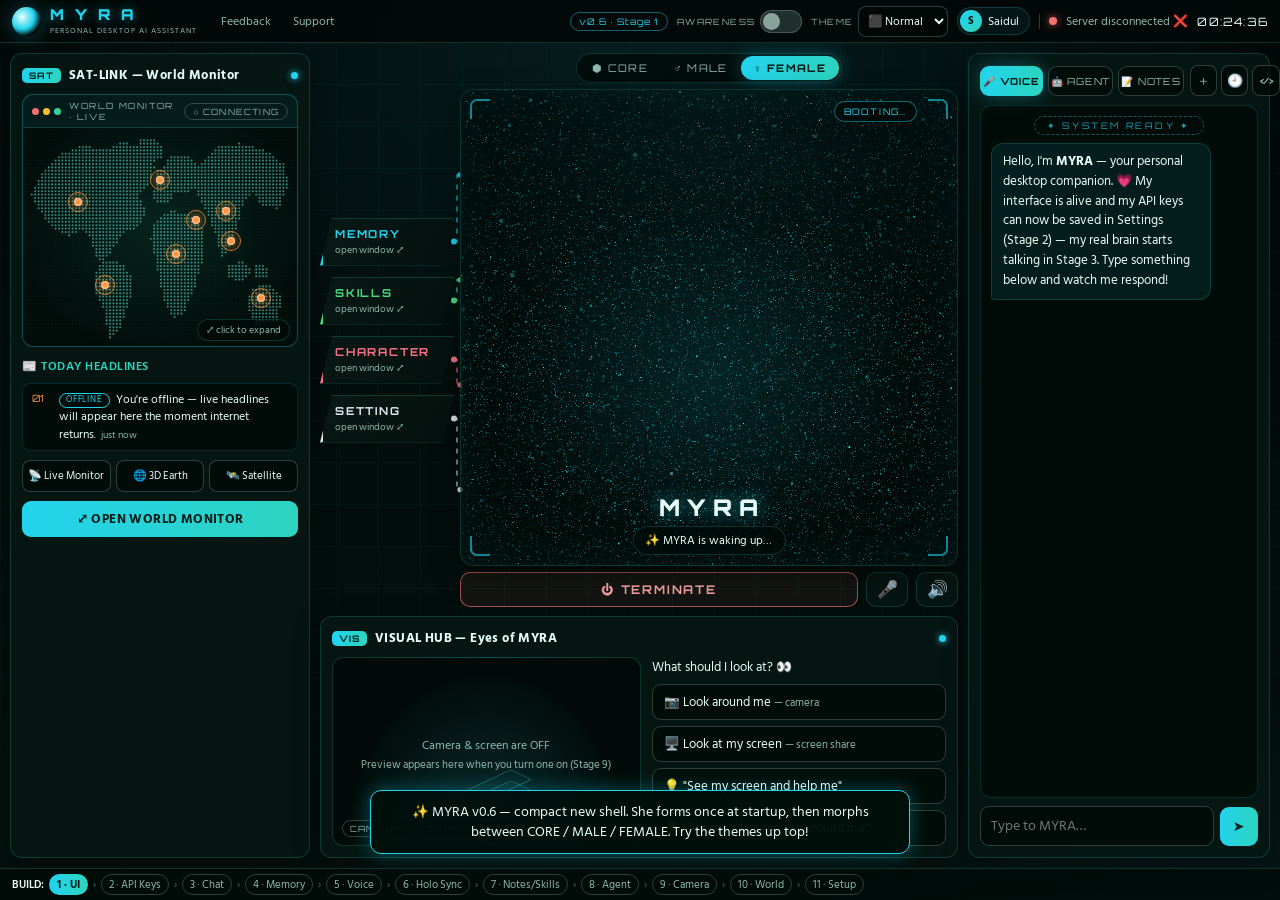
==== MYRA-Preview.html @ 8959fa0f "Stage 2: secure API-key settings (.env + UI, masked status) - backend/config.py: stdlib .env reader/" ====
<!-- MYRA — one-file preview (v0.7 · Stage 2). Just open this file in a browser. NOTE: API keys can only be saved from the real app (start.bat on your laptop), not from this preview. -->
<!DOCTYPE html>
<html lang="en">
<head>
<meta charset="UTF-8">
<meta name="viewport" content="width=device-width, initial-scale=1.0">
<title>MYRA — Personal Desktop AI Assistant</title>
<link rel="preconnect" href="https://fonts.googleapis.com">
<link href="https://fonts.googleapis.com/css2?family=Hind+Siliguri:wght@300;400;500;600;700&family=Orbitron:wght@500;700;900&display=swap" rel="stylesheet">
<style>
/* ===== MYRA — System Core UI (Stage 1, v6 — compact) =====
   One-screen mission control, compact density.
   Themes: Normal (black/cyan) · Friendly (green) · Hacker (red).
   Modules open as full-screen windows with a Back button. */
:root{
  --bg:#020a09;
  --bg2:#04110e;
  --panel:rgba(7,24,20,.82);
  --panel-border:rgba(45,212,191,.20);
  --input-bg:rgba(1,8,6,.65);
  --input-border:rgba(148,184,173,.3);
  --accent:#22d3ee;
  --accent2:#2dd4bf;
  --accent-rgb:34,211,238;
  --btn-text:#02201b;
  --text:#e9fdf7;
  --muted:#8fb8ad;
  --danger:#f87171;
  --hot:#fb923c;
  --ok:#34d399;
  --glow:0 0 20px rgba(34,211,238,.32);
  --radius:12px;
}
body[data-theme="friendly"]{
  --bg:#03120a;
  --bg2:#05200f;
  --panel:rgba(6,32,18,.84);
  --panel-border:rgba(74,222,128,.26);
  --input-border:rgba(134,239,172,.32);
  --accent:#4ade80;
  --accent2:#34d399;
  --accent-rgb:74,222,128;
  --text:#ecfdf3;
  --muted:#93c4a4;
  --glow:0 0 20px rgba(74,222,128,.32);
}
body[data-theme="hacker"]{
  --bg:#0d0205;
  --bg2:#160409;
  --panel:rgba(34,7,12,.85);
  --panel-border:rgba(248,113,113,.26);
  --input-border:rgba(252,165,165,.32);
  --accent:#f87171;
  --accent2:#ef4444;
  --accent-rgb:248,113,113;
  --text:#fff1f2;
  --muted:#d19aa0;
  --glow:0 0 20px rgba(248,113,113,.36);
}
*{margin:0;padding:0;box-sizing:border-box}
html,body{height:100%}
body{
  font-family:'Hind Siliguri','Segoe UI',system-ui,sans-serif;
  font-size:14px;
  color:var(--text);
  background:
    radial-gradient(1000px 560px at 50% 6%, rgba(var(--accent-rgb),.09), transparent 62%),
    radial-gradient(700px 500px at 95% 108%, rgba(var(--accent-rgb),.05), transparent 60%),
    linear-gradient(180deg,var(--bg),var(--bg2));
  display:flex;flex-direction:column;
  min-height:100vh;overflow-x:hidden;
  transition:background .4s;
}
body::before{
  content:"";position:fixed;inset:0;pointer-events:none;z-index:0;
  background:
    linear-gradient(rgba(var(--accent-rgb),.04) 1px, transparent 1px),
    linear-gradient(90deg, rgba(var(--accent-rgb),.04) 1px, transparent 1px);
  background-size:42px 42px;
  mask-image:radial-gradient(ellipse 92% 82% at 50% 40%, black 30%, transparent 100%);
}

/* ===== Top Bar — slim, links left / controls right ===== */
.topbar{
  display:flex;align-items:center;justify-content:space-between;gap:10px;flex-wrap:wrap;
  padding:5px 12px;border-bottom:1px solid var(--panel-border);
  background:rgba(3,8,7,.9);backdrop-filter:blur(10px);z-index:60;flex:none;position:relative;
}
.brand-zone{display:flex;align-items:center;gap:14px;flex-wrap:wrap}
.brand{display:flex;align-items:center;gap:9px}
.brand-orb{width:29px;height:29px;border-radius:50%;background:radial-gradient(circle at 35% 35%, #e6fffa, var(--accent) 45%, transparent 72%);box-shadow:var(--glow);animation:orbPulse 2.6s ease-in-out infinite}
@keyframes orbPulse{0%,100%{transform:scale(1)}50%{transform:scale(1.09)}}
.brand-name{font-family:'Orbitron',sans-serif;font-weight:900;letter-spacing:3px;font-size:15px;color:var(--accent);text-shadow:0 0 12px rgba(var(--accent-rgb),.55)}
.brand-sub{font-size:8px;color:var(--muted);letter-spacing:1px}
.top-links{display:flex;gap:2px;align-items:center}
.top-link{background:transparent;border:1px solid transparent;color:var(--muted);font-family:inherit;font-size:12px;padding:5px 9px;border-radius:8px;cursor:pointer;transition:.2s}
.top-link:hover{color:var(--text);border-color:var(--panel-border);background:rgba(var(--accent-rgb),.07)}
.topbar-right{display:flex;align-items:center;gap:9px;font-size:12px;color:var(--muted);flex-wrap:wrap}
.tb-sep{width:1px;height:15px;background:var(--input-border)}
.version-chip{font-family:'Orbitron',sans-serif;font-size:9px;letter-spacing:1px;color:var(--accent);border:1px solid rgba(var(--accent-rgb),.45);border-radius:999px;padding:3px 8px}
.clock{font-family:'Orbitron',sans-serif;font-size:11.5px;letter-spacing:1.2px;color:var(--text)}
.dot{width:8px;height:8px;border-radius:50%;background:#64748b}
.dot-on{background:var(--ok);box-shadow:0 0 8px rgba(52,211,153,.9)}
.dot-off{background:var(--danger);box-shadow:0 0 8px rgba(248,113,113,.8)}
.live-indicator{color:#fecaca;background:rgba(248,113,113,.15);border:1px solid rgba(248,113,113,.55);padding:2px 8px;border-radius:999px;font-size:10.5px;animation:blink 1.4s infinite}
@keyframes blink{0%,100%{opacity:1}50%{opacity:.55}}
.hidden{display:none!important}

/* Awareness + Theme + Profile (compact, top-right) */
.awareness{display:flex;align-items:center;gap:5px}
.aw-label{font-family:'Orbitron',sans-serif;font-size:8.5px;letter-spacing:1.4px;color:var(--muted)}
.switch-mini{width:34px;height:19px}
.switch-mini .slider:before{width:13px;height:13px}
.switch-mini input:checked + .slider:before{transform:translateX(15px)}
.theme-pick{display:flex;align-items:center;gap:5px}
.theme-select{background:var(--input-bg);border:1px solid var(--input-border);color:var(--text);border-radius:8px;padding:4px 5px;font-family:inherit;font-size:11.5px;cursor:pointer;outline:none}
.profile-btn{display:flex;align-items:center;gap:6px;background:rgba(var(--accent-rgb),.07);border:1px solid var(--panel-border);color:var(--text);border-radius:999px;padding:2px 10px 2px 2px;cursor:pointer;font-family:inherit;font-size:12px;transition:.2s}
.profile-btn:hover{box-shadow:var(--glow)}
.avatar{width:22px;height:22px;border-radius:50%;background:linear-gradient(135deg,var(--accent),var(--accent2));color:var(--btn-text);display:inline-flex;align-items:center;justify-content:center;font-weight:800;font-size:11px}
.profile-name{max-width:90px;overflow:hidden;text-overflow:ellipsis;white-space:nowrap}

/* Dropdowns */
.dd-wrap{position:relative}
.dropdown{position:absolute;top:calc(100% + 7px);left:0;z-index:90;width:290px;background:rgba(3,16,13,.97);border:1px solid var(--accent);border-radius:12px;box-shadow:var(--glow),0 16px 40px rgba(0,0,0,.55);padding:12px;animation:popIn .2s ease-out}
.dropdown-right{left:auto;right:0}
@keyframes popIn{from{opacity:0;transform:translateY(6px)}to{opacity:1;transform:none}}
.dd-title{font-family:'Orbitron',sans-serif;font-size:10.5px;letter-spacing:2px;color:var(--accent);margin-bottom:9px}
.dd-text{resize:vertical;min-height:68px}
.dd-list{list-style:none;font-size:12.3px;color:var(--muted);line-height:1.6;display:flex;flex-direction:column;gap:6px}
.dd-list b{color:var(--text)}

/* ===== Main Layout ===== */
.layout{
  position:relative;z-index:1;flex:1;min-height:0;
  display:grid;grid-template-columns:300px minmax(0,1fr) 302px;gap:10px;
  padding:10px;max-width:1760px;width:100%;margin:0 auto;
}
body.right-collapsed .layout{grid-template-columns:300px minmax(0,1fr)}
body.right-collapsed .col-right{display:none}
.col-left,.col-right{min-height:0;display:flex}
.col-center{display:flex;flex-direction:column;gap:9px;min-height:0;min-width:0}
.reopen-tab{position:fixed;right:0;top:50%;transform:translateY(-50%);z-index:65;writing-mode:vertical-rl;padding:13px 6px;border-radius:11px 0 0 11px;font-family:'Orbitron',sans-serif;font-size:10.5px;letter-spacing:2.5px;cursor:pointer;color:var(--btn-text);background:linear-gradient(180deg,var(--accent),var(--accent2));border:none;font-weight:800;box-shadow:var(--glow)}

.panel{position:relative;background:var(--panel);border:1px solid var(--panel-border);border-radius:var(--radius);padding:11px;backdrop-filter:blur(8px);box-shadow:0 8px 26px rgba(0,0,0,.36);width:100%}
.mod-head{display:flex;align-items:center;gap:8px;margin-bottom:9px}
.mod-index{font-family:'Orbitron',sans-serif;font-size:9px;font-weight:700;color:var(--btn-text);background:linear-gradient(90deg,var(--accent),var(--accent2));padding:2px 7px;border-radius:5px;letter-spacing:1px}
.mod-head h3{font-size:12.5px;letter-spacing:.4px;color:var(--text);flex:1}
.led{width:7px;height:7px;border-radius:50%;background:var(--accent);box-shadow:0 0 7px var(--accent);animation:blink 2.2s infinite}
.hint{font-size:11.8px;color:var(--muted);margin-top:7px;line-height:1.5}
.field-label{display:block;font-size:11.8px;color:var(--muted);margin:9px 0 3px}
.input{width:100%;background:var(--input-bg);border:1px solid var(--input-border);color:var(--text);border-radius:9px;padding:8px 10px;font-size:13.5px;outline:none;font-family:inherit}
.input:focus{border-color:var(--accent);box-shadow:0 0 0 2px rgba(var(--accent-rgb),.25)}
select.input{cursor:pointer}
.btn{margin-top:9px;background:linear-gradient(90deg,var(--accent),var(--accent2));color:var(--btn-text);border:none;border-radius:9px;padding:8px 14px;font-weight:700;cursor:pointer;font-family:inherit;font-size:12.5px;letter-spacing:.4px;transition:.2s;width:100%}
.btn:hover:not(:disabled){filter:brightness(1.12);box-shadow:var(--glow)}
.btn:disabled{opacity:.4;cursor:not-allowed}
.btn-danger{background:rgba(248,113,113,.14);color:#fecaca;border:1px solid rgba(248,113,113,.5)}
.btn-send{width:auto;margin-top:0;padding:8px 13px;white-space:nowrap;font-size:14px}
.divider{border:none;border-top:1px solid var(--panel-border);margin:13px 0}
.empty-note{font-size:12.5px;color:var(--muted);line-height:1.55;background:var(--input-bg);border:1px dashed var(--input-border);border-radius:9px;padding:10px;margin:10px 0}
.skill-row{display:flex;align-items:center;justify-content:space-between;padding:6px 0;border-bottom:1px solid rgba(148,184,173,.12);font-size:13px}

/* Switch */
.switch{position:relative;display:inline-block;width:42px;height:23px;flex:none}
.switch input{opacity:0;width:0;height:0}
.switch .slider{position:absolute;inset:0;cursor:pointer;border-radius:999px;background:#20302c;border:1px solid var(--input-border);transition:.25s}
.switch .slider:before{content:"";position:absolute;width:17px;height:17px;border-radius:50%;left:2px;top:2px;background:#8aa39b;transition:.25s}
.switch input:checked + .slider{background:rgba(var(--accent-rgb),.25);border-color:var(--accent)}
.switch input:checked + .slider:before{transform:translateX(19px);background:var(--accent);box-shadow:0 0 10px var(--accent)}

/* ===== SAT-LINK live preview ===== */
.sat-panel{display:flex;flex-direction:column}
.preview-window{border:1px solid rgba(var(--accent-rgb),.35);border-radius:11px;overflow:hidden;background:rgba(1,8,6,.6);flex:none;cursor:pointer;transition:.2s}
.preview-window:hover{box-shadow:var(--glow)}
.pw-bar{display:flex;align-items:center;gap:8px;padding:5px 9px;background:rgba(var(--accent-rgb),.08);border-bottom:1px solid var(--panel-border)}
.pw-dots{display:inline-flex;gap:4px}
.pw-dots i{width:7px;height:7px;border-radius:50%;background:#45655b}
.pw-dots i:nth-child(1){background:#f87171}.pw-dots i:nth-child(2){background:#fbbf24}.pw-dots i:nth-child(3){background:#34d399}
.pw-title{font-family:'Orbitron',sans-serif;font-size:8.5px;letter-spacing:1.6px;color:var(--muted);flex:1}
.live-badge{font-family:'Orbitron',sans-serif;font-size:8.5px;letter-spacing:1.2px;border-radius:999px;padding:2px 8px;border:1px solid var(--input-border);color:var(--muted);white-space:nowrap}
.live-badge.on{color:#05240f;background:var(--ok);border-color:transparent;font-weight:800;animation:blink 2s infinite}
.live-badge.cached{color:#fde68a;border-color:rgba(251,191,36,.55)}
.map-box{position:relative;overflow:hidden;background:radial-gradient(ellipse at 50% 45%, #06231d, #020d0a 75%);height:218px}
#mapCanvas{width:100%;height:100%;display:block}
.wm-mini-wrap{position:absolute;inset:0;overflow:hidden;pointer-events:none}
.wm-mini-frame{width:400%;height:400%;border:0;transform:scale(.25);transform-origin:top left;pointer-events:none;background:transparent}
.hotspot{position:absolute;width:8px;height:8px;margin:-4px 0 0 -4px;border-radius:50%;background:var(--hot);box-shadow:0 0 9px var(--hot),0 0 3px #fff inset;pointer-events:none;z-index:1}
.hotspot::after{content:"";position:absolute;inset:-6px;border-radius:50%;border:1.5px solid rgba(251,146,60,.75);animation:hotPulse 2s ease-out infinite}
@keyframes hotPulse{0%{transform:scale(.35);opacity:1}100%{transform:scale(1.5);opacity:0}}
.map-expand-hint{position:absolute;right:7px;bottom:5px;font-size:9.5px;color:var(--muted);background:rgba(1,10,8,.75);padding:2px 8px;border-radius:999px;border:1px solid var(--panel-border);z-index:2}
.hl-head{margin:10px 0 7px;font-size:11.8px;letter-spacing:.5px;color:var(--accent2);font-weight:600;display:flex;justify-content:space-between;align-items:baseline;gap:8px}
.feed-updated{font-size:9.5px;color:var(--muted);font-weight:400;letter-spacing:0}
.headlines{list-style:none;counter-reset:hl;display:flex;flex-direction:column;gap:6px;overflow-y:auto;min-height:0}
.headlines li{counter-increment:hl;position:relative;background:var(--input-bg);border:1px solid rgba(var(--accent-rgb),.15);border-radius:8px;padding:7px 9px 7px 36px;font-size:12.2px;line-height:1.42}
.headlines li::before{content:counter(hl,decimal-leading-zero);position:absolute;left:9px;top:7px;font-family:'Orbitron',sans-serif;font-size:10px;color:var(--hot)}
.headlines a{color:var(--text);text-decoration:none}
.headlines a:hover{color:var(--accent);text-decoration:underline}
.hl-src{display:inline-block;font-size:9px;letter-spacing:.8px;color:var(--accent);border:1px solid var(--accent);border-radius:999px;padding:0 6px;margin-right:6px;vertical-align:1px}
.hl-time{color:var(--muted);font-size:10px;margin-left:5px}
.wm-chips{display:flex;gap:5px;margin-top:9px;flex-wrap:wrap}
.wm-chip{flex:1;font-size:11px;padding:6px 3px;border-radius:8px;background:var(--input-bg);border:1px solid var(--input-border);color:var(--text);cursor:pointer;font-family:inherit;transition:.2s;white-space:nowrap}
.wm-chip:hover{border-color:var(--accent);background:rgba(var(--accent-rgb),.1)}
.sat-panel .btn{flex:none}

/* ===== Stage Zone ===== */
.stage-zone{position:relative;flex:1.25;min-height:320px;display:flex;gap:6px}
.wires{position:absolute;inset:0;width:100%;height:100%;pointer-events:none;z-index:0;overflow:visible}
.wires path{fill:none;stroke-width:1.4;stroke-dasharray:5 6;opacity:.8;animation:wireFlow 1.2s linear infinite}
@keyframes wireFlow{to{stroke-dashoffset:-11}}

.chips{position:relative;z-index:2;display:flex;flex-direction:column;justify-content:center;gap:11px;width:134px;flex:none}
.mod-chip{text-align:left;padding:8px 12px 7px;cursor:pointer;color:var(--text);background:linear-gradient(120deg, rgba(10,26,22,.95), rgba(4,16,13,.9));border:1px solid var(--panel-border);clip-path:polygon(12px 0,100% 0,calc(100% - 12px) 100%,0 100%);transition:.2s;font-family:inherit}
.mod-chip .chip-tag{display:block;font-family:'Orbitron',sans-serif;font-size:11px;font-weight:700;letter-spacing:1.8px}
.mod-chip .chip-sub{display:block;font-size:9.8px;color:var(--muted);margin-top:1px}
.chip-memory{border-left:3px solid #22d3ee}.chip-memory .chip-tag{color:#22d3ee}
.chip-skills{border-left:3px solid #4ade80}.chip-skills .chip-tag{color:#4ade80}
.chip-character{border-left:3px solid #fb7185}.chip-character .chip-tag{color:#fb7185}
.chip-setting{border-left:3px solid #e2e8f0}.chip-setting .chip-tag{color:#e2e8f0}
.mod-chip:hover{filter:brightness(1.55);transform:translateX(3px)}

.frame-wrap{position:relative;z-index:1;flex:1;display:flex;flex-direction:column;min-width:0}
.core-switch{align-self:center;display:flex;border:1px solid var(--panel-border);border-radius:999px;padding:2px;background:rgba(1,8,6,.7);margin-bottom:6px}
.core-pill{border:none;background:transparent;color:var(--muted);cursor:pointer;font-family:'Orbitron',sans-serif;font-size:10.5px;letter-spacing:1.3px;padding:5px 13px;border-radius:999px;transition:.25s}
.core-pill.active{background:linear-gradient(90deg,var(--accent),var(--accent2));color:var(--btn-text);font-weight:800;box-shadow:var(--glow)}
.stage{position:relative;flex:1;min-height:240px;border-radius:14px;overflow:hidden;background:radial-gradient(ellipse 60% 48% at 50% 62%, rgba(var(--accent-rgb),.12), transparent 72%),radial-gradient(circle at 50% 6%, rgba(var(--accent-rgb),.06), transparent 55%),linear-gradient(180deg, rgba(1,10,8,.95), rgba(1,10,8,.6));border:1px solid var(--panel-border);box-shadow:inset 0 0 60px rgba(var(--accent-rgb),.06), 0 10px 30px rgba(0,0,0,.4)}
#holoCanvas{width:100%;height:100%;display:block;cursor:grab;touch-action:none}
#holoCanvas:active{cursor:grabbing}
.hud{position:absolute;width:20px;height:20px;border:2px solid rgba(var(--accent-rgb),.6);pointer-events:none}
.hud-tl{top:9px;left:9px;border-right:none;border-bottom:none;border-top-left-radius:7px}
.hud-tr{top:9px;right:9px;border-left:none;border-bottom:none;border-top-right-radius:7px}
.hud-bl{bottom:9px;left:9px;border-right:none;border-top:none;border-bottom-left-radius:7px}
.hud-br{bottom:9px;right:9px;border-left:none;border-top:none;border-bottom-right-radius:7px}
.chip-state{position:absolute;top:11px;right:40px;font-family:'Orbitron',sans-serif;font-size:9px;letter-spacing:1.8px;color:var(--accent);border:1px solid rgba(var(--accent-rgb),.45);padding:4px 9px;border-radius:999px;background:rgba(1,10,8,.72)}
.nameplate{position:absolute;left:50%;transform:translateX(-50%);bottom:10px;text-align:center;width:min(94%,480px);pointer-events:none}
.np-name{font-family:'Orbitron',sans-serif;font-weight:900;font-size:clamp(16px,2vw,23px);letter-spacing:7px;text-indent:7px;color:var(--text);text-shadow:0 0 18px rgba(var(--accent-rgb),.6)}
.np-status{margin-top:4px;display:inline-block;background:rgba(1,10,8,.8);border:1px solid var(--panel-border);padding:4px 12px;border-radius:999px;font-size:12px}
.stage-controls{display:flex;gap:8px;margin-top:6px}
.terminate-btn{flex:1;padding:9px;border-radius:10px;cursor:pointer;font-family:'Orbitron',sans-serif;font-size:12px;font-weight:700;letter-spacing:1.8px;color:#fca5a5;background:rgba(248,113,113,.07);border:1.5px solid rgba(248,113,113,.65);transition:.2s}
.terminate-btn:hover{background:rgba(248,113,113,.18);box-shadow:0 0 16px rgba(248,113,113,.35)}
.terminate-btn.is-off{color:#6ee7b7;border-color:rgba(52,211,153,.7);background:rgba(52,211,153,.08)}
.terminate-btn.is-off:hover{box-shadow:0 0 16px rgba(52,211,153,.35)}
.sq-btn{width:42px;border-radius:10px;border:1px solid var(--panel-border);background:var(--panel);color:var(--text);font-size:17px;cursor:pointer;transition:.2s}
.sq-btn:hover{border-color:var(--accent);box-shadow:var(--glow)}
.sq-btn.on{border-color:var(--danger);background:rgba(248,113,113,.16);box-shadow:0 0 12px rgba(248,113,113,.45)}
.mic-toggle.on{animation:micPulse 1.6s infinite}
@keyframes micPulse{0%{box-shadow:0 0 0 0 rgba(248,113,113,.5)}70%{box-shadow:0 0 0 10px rgba(248,113,113,0)}100%{box-shadow:0 0 0 0 rgba(248,113,113,0)}}

/* ===== Visual Hub ===== */
.visual-hub{flex:none}
.vh-grid{display:grid;grid-template-columns:1.05fr 1fr;gap:11px}
@media (max-width:560px){.vh-grid{grid-template-columns:1fr}}
.vh-preview{position:relative;min-height:118px;border-radius:11px;border:1px solid var(--panel-border);overflow:hidden;background:radial-gradient(ellipse at 50% 100%, rgba(var(--accent-rgb),.14), rgba(1,8,6,.7) 65%);display:flex;align-items:center;justify-content:center}
.vh-layers{position:absolute;left:50%;bottom:17px;transform:translateX(-50%);width:100px;height:54px;opacity:.5}
.vh-layers span{position:absolute;left:0;width:100px;height:30px;border:1.5px solid var(--accent2);transform:rotateX(62deg) rotateZ(-45deg);border-radius:4px;background:rgba(var(--accent-rgb),.06)}
.vh-layers span:nth-child(1){bottom:0}.vh-layers span:nth-child(2){bottom:11px}.vh-layers span:nth-child(3){bottom:22px}
.vh-msg{position:relative;text-align:center;font-size:12.3px;color:var(--muted);line-height:1.5;padding-top:6px}
.vh-msg small{font-size:10.5px}
.vh-chips{position:absolute;left:9px;bottom:8px;display:flex;gap:5px}
.vh-chip{font-family:'Orbitron',sans-serif;font-size:8.5px;letter-spacing:1.1px;color:var(--muted);border:1px solid var(--input-border);padding:2px 7px;border-radius:999px;background:rgba(1,10,8,.7)}
.vh-chip.on{color:#fecaca;border-color:rgba(248,113,113,.7);background:rgba(248,113,113,.14)}
.vh-actions{display:flex;flex-direction:column;gap:6px}
.vh-q{font-size:12.8px;color:var(--text);margin-bottom:1px}
.vh-btn{text-align:left;background:var(--input-bg);border:1px solid var(--input-border);color:var(--text);border-radius:9px;padding:7px 11px;font-family:inherit;font-size:12.5px;cursor:pointer;transition:.2s}
.vh-btn small{color:var(--muted);font-size:10.5px}
.vh-btn:hover{border-color:var(--accent);background:rgba(var(--accent-rgb),.09)}
.vh-btn.on{border-color:rgba(248,113,113,.7);background:rgba(248,113,113,.1)}

/* ===== Conversation Panel ===== */
.convo-panel{display:flex;flex-direction:column;min-height:0}
.convo-panel.expanded{position:fixed;inset:12px;z-index:75;width:auto;background:rgba(3,14,11,.97)}
.convo-toolbar{display:flex;align-items:center;gap:6px;margin-bottom:9px;flex:none}
.mode-tabs{display:flex;gap:5px;flex:1}
.mode-tab{flex:1;padding:8px 2px;border-radius:9px;cursor:pointer;font-family:'Orbitron',sans-serif;font-size:9.8px;letter-spacing:.8px;background:var(--input-bg);color:var(--muted);border:1px solid var(--input-border);transition:.2s;white-space:nowrap}
.mode-tab.active{color:var(--btn-text);background:linear-gradient(90deg,var(--accent),var(--accent2));font-weight:800;box-shadow:var(--glow);border-color:transparent}
.toolbar-btns{display:flex;gap:4px}
.tb-btn{width:29px;height:31px;border-radius:8px;border:1px solid var(--input-border);background:var(--input-bg);color:var(--muted);font-size:13px;cursor:pointer;transition:.2s;font-family:inherit;display:inline-flex;align-items:center;justify-content:center}
.tb-btn:hover{color:var(--text);border-color:var(--accent)}
.tb-code{font-family:'Orbitron',sans-serif;font-size:9px;font-weight:700}
.tb-hide{width:auto;padding:0 10px;font-family:'Orbitron',sans-serif;font-size:9.5px;font-weight:700;letter-spacing:1px;color:var(--accent);border-color:rgba(var(--accent-rgb),.5)}
.tb-hide:hover{background:rgba(var(--accent-rgb),.14);color:var(--text)}
.mode-panel{display:none;flex:1;min-height:0;flex-direction:column}
.mode-panel.active{display:flex}
.chat-log{flex:1;min-height:110px;overflow-y:auto;border:1px solid rgba(var(--accent-rgb),.16);border-radius:11px;background:var(--input-bg);padding:10px;display:flex;flex-direction:column;gap:8px}
.sys-ready{align-self:center;font-family:'Orbitron',sans-serif;font-size:9px;letter-spacing:2.6px;color:rgba(var(--accent-rgb),.75);border:1px dashed rgba(var(--accent-rgb),.4);border-radius:999px;padding:3px 12px}
.msg{display:flex}
.msg-user{justify-content:flex-end}
.msg-bubble{max-width:86%;padding:8px 11px;border-radius:12px;font-size:13.2px;line-height:1.5}
.msg-ai .msg-bubble{background:rgba(var(--accent-rgb),.09);border:1px solid var(--panel-border);border-bottom-left-radius:4px}
.msg-user .msg-bubble{background:linear-gradient(90deg,var(--accent),var(--accent2));color:var(--btn-text);font-weight:500;border-bottom-right-radius:4px}
.msg-bubble .speak-btn{margin-left:6px;background:none;border:none;cursor:pointer;font-size:12px}
.typing{display:inline-block;letter-spacing:2px;animation:blink 1s infinite}
.input-row{display:flex;gap:6px;margin-top:8px;align-items:center;flex:none}
.chat-input{flex:1}
.agent-log{flex:1;min-height:100px;overflow-y:auto;font-size:12.5px;color:var(--muted);line-height:1.65;background:var(--input-bg);border:1px solid rgba(var(--accent-rgb),.16);border-radius:9px;padding:10px;white-space:pre-wrap}
.notes-list{list-style:none;margin-top:9px;display:flex;flex-direction:column;gap:6px;overflow-y:auto}
.notes-list li{display:flex;justify-content:space-between;align-items:center;gap:9px;background:var(--input-bg);border:1px solid rgba(var(--accent-rgb),.18);border-radius:9px;padding:7px 10px;font-size:13px}
.notes-list button{background:none;border:none;color:var(--danger);cursor:pointer;font-size:13px}

/* ===== Full-Screen Windows ===== */
.fullview{position:fixed;inset:0;z-index:80;display:flex;flex-direction:column;background:radial-gradient(900px 500px at 50% 0%, rgba(var(--accent-rgb),.08), transparent 60%),linear-gradient(180deg,var(--bg2),var(--bg));animation:fvIn .26s ease-out}
@keyframes fvIn{from{opacity:0;transform:scale(1.013)}to{opacity:1;transform:none}}
.fv-head{flex:none;display:flex;align-items:center;gap:12px;flex-wrap:wrap;padding:10px 16px;border-bottom:1px solid var(--panel-border);background:rgba(2,12,9,.85);backdrop-filter:blur(8px)}
.fv-head h2{font-family:'Orbitron',sans-serif;font-size:14px;letter-spacing:2.2px;color:var(--accent);flex:1}
.fv-note,.fv-clock{font-size:11.5px;color:var(--muted)}
.fv-clock{font-family:'Orbitron',sans-serif;letter-spacing:1.3px}
.back-btn{font-family:'Orbitron',sans-serif;font-size:11px;font-weight:700;letter-spacing:1.4px;padding:8px 15px;border-radius:9px;cursor:pointer;color:var(--accent);background:rgba(var(--accent-rgb),.08);border:1px solid var(--accent);transition:.2s}
.back-btn:hover{background:rgba(var(--accent-rgb),.2);box-shadow:var(--glow);color:var(--text)}
.fv-body{flex:1;min-height:0;overflow-y:auto;padding:16px;max-width:1240px;width:100%;margin:0 auto}

/* World full view */
.world-grid{display:grid;grid-template-columns:minmax(0,1.5fr) minmax(270px,1fr);gap:16px;align-items:start}
@media (max-width:900px){.world-grid{grid-template-columns:1fr}}
.wm-tabs{display:flex;gap:6px;align-items:center;margin-bottom:9px;flex-wrap:wrap}
.wm-tab{font-family:'Orbitron',sans-serif;font-size:10px;letter-spacing:1.1px;padding:7px 12px;border-radius:9px;background:var(--input-bg);border:1px solid var(--input-border);color:var(--muted);cursor:pointer;transition:.2s}
.wm-tab.active{color:var(--btn-text);background:linear-gradient(90deg,var(--accent),var(--accent2));font-weight:800;border-color:transparent}
.ext-link{margin-left:auto;font-size:12px;color:var(--accent);text-decoration:none;border:1px solid rgba(var(--accent-rgb),.45);padding:6px 12px;border-radius:9px;transition:.2s}
.ext-link:hover{background:rgba(var(--accent-rgb),.12);color:var(--text)}
.globe-box{position:relative;border-radius:14px;border:1px solid var(--panel-border);overflow:hidden;background:radial-gradient(circle at 50% 55%, rgba(var(--accent-rgb),.1), rgba(1,8,6,.65) 72%);height:min(64vh,600px)}
#globeCanvas{width:100%;height:100%;display:block;cursor:grab;touch-action:none}
#globeCanvas:active{cursor:grabbing}
.wm-live-frame{position:absolute;inset:0;width:100%;height:100%;border:0;background:#000}
.sat-frame{position:absolute;inset:0;width:100%;height:100%;border:0;background:transparent}
.sat-fallback{position:absolute;inset:0;display:flex;flex-direction:column;gap:6px;align-items:center;justify-content:center;text-align:center;color:var(--muted);font-size:13.5px;padding:20px;line-height:1.6}
.globe-hint{position:absolute;left:50%;transform:translateX(-50%);bottom:9px;font-size:10.5px;color:var(--muted);background:rgba(1,10,8,.78);border:1px solid var(--panel-border);padding:3px 11px;border-radius:999px;white-space:nowrap;z-index:2}
.globe-spin{position:absolute;right:10px;top:9px;z-index:2;font-size:11.5px;color:var(--muted);display:flex;gap:5px;align-items:center;background:rgba(1,10,8,.7);border:1px solid var(--panel-border);border-radius:999px;padding:4px 10px;cursor:pointer}
.world-side h3{font-size:13px;letter-spacing:.5px;color:var(--accent2);margin-bottom:9px}
.region-chips{display:flex;gap:5px;flex-wrap:wrap;margin-bottom:10px}
.rg-chip{font-size:11px;padding:5px 11px;border-radius:999px;background:var(--input-bg);border:1px solid var(--input-border);color:var(--muted);cursor:pointer;font-family:inherit;transition:.2s}
.rg-chip.active{color:var(--btn-text);background:linear-gradient(90deg,var(--accent),var(--accent2));font-weight:700;border-color:transparent}
.news-card{background:var(--input-bg);border:1px solid rgba(var(--accent-rgb),.18);border-radius:11px;padding:10px 11px;margin-bottom:8px}
.news-tag{display:inline-block;font-size:9px;letter-spacing:1.1px;color:var(--accent);border:1px solid var(--accent);border-radius:999px;padding:1px 7px;margin-bottom:4px;font-family:'Orbitron',sans-serif}
.news-title{font-size:13px;line-height:1.5}
.news-title a{color:var(--text);text-decoration:none}
.news-title a:hover{color:var(--accent);text-decoration:underline}
.news-meta{font-size:10.5px;color:var(--muted);margin-top:3px}
.region-list{list-style:none;display:flex;flex-direction:column;gap:5px;font-size:12.5px}
.region-list li{display:flex;align-items:center;gap:8px;background:var(--input-bg);border:1px solid rgba(var(--accent-rgb),.13);border-radius:8px;padding:7px 10px}
.rg-dot{width:7px;height:7px;border-radius:50%;background:var(--hot);box-shadow:0 0 7px var(--hot);flex:none;animation:blink 2s infinite}
.rg-stat{margin-left:auto;font-size:10px;color:var(--ok);letter-spacing:.5px}

/* Memory / History / Console */
.memory-list{list-style:none;display:flex;flex-direction:column;gap:7px;max-width:760px}
.memory-list li{display:flex;justify-content:space-between;align-items:center;gap:11px;background:var(--input-bg);border:1px solid rgba(var(--accent-rgb),.18);border-left:3px solid var(--accent);border-radius:9px;padding:9px 12px;font-size:13.5px}
.memory-list button{background:none;border:none;color:var(--danger);cursor:pointer;font-size:14px}
.history-list{display:flex;flex-direction:column;gap:7px;max-width:820px}
.hist-item{background:var(--input-bg);border:1px solid rgba(var(--accent-rgb),.15);border-radius:9px;padding:9px 12px;font-size:13px;line-height:1.5}
.hist-item .h-who{font-family:'Orbitron',sans-serif;font-size:9px;letter-spacing:1.4px;color:var(--accent)}
.hist-item.user .h-who{color:var(--hot)}
.hist-item .h-time{float:right;font-size:10px;color:var(--muted)}
.console-log{background:#010604;border:1px solid rgba(var(--accent-rgb),.25);border-radius:11px;padding:14px;font-family:ui-monospace,'Cascadia Code',Consolas,monospace;font-size:12px;line-height:1.7;color:#a7f3d0;white-space:pre-wrap;word-break:break-word;min-height:300px}

/* Skills full view */
.skill-cards{display:grid;grid-template-columns:repeat(auto-fill,minmax(300px,1fr));gap:10px}
.skill-card{display:flex;align-items:center;gap:12px;background:var(--panel);border:1px solid var(--panel-border);border-radius:12px;padding:13px}
.sk-ico{font-size:23px;flex:none}
.sk-info{flex:1;display:flex;flex-direction:column;gap:2px}
.sk-info small{color:var(--muted);font-size:11.5px;line-height:1.4}
.skill-soon{border-style:dashed;opacity:.75}
.soon-tag{font-family:'Orbitron',sans-serif;font-size:9.5px;letter-spacing:1.4px;color:var(--hot);border:1px solid var(--hot);border-radius:999px;padding:3px 9px}

/* Character full view */
.char-cards{display:grid;grid-template-columns:repeat(auto-fit,minmax(240px,1fr));gap:10px;margin-bottom:16px}
.char-card{position:relative;background:var(--panel);border:1px solid var(--panel-border);border-radius:12px;padding:15px;display:flex;flex-direction:column;gap:5px}
.char-card.is-active{border-color:var(--accent);box-shadow:var(--glow)}
.cc-ico{font-size:26px;color:var(--accent)}
.char-card small{color:var(--muted);font-size:12px;line-height:1.5}
.cc-badge{position:absolute;top:10px;right:10px;font-family:'Orbitron',sans-serif;font-size:9px;letter-spacing:1.4px;color:var(--btn-text);background:linear-gradient(90deg,var(--accent),var(--accent2));border-radius:999px;padding:3px 9px;font-weight:800}
.char-form{max-width:620px}
.settings-col{max-width:600px}
.settings-col h3{font-size:13.5px;color:var(--text);margin-bottom:5px}

/* Footer */
.footer{flex:none;display:flex;align-items:center;gap:5px;flex-wrap:wrap;z-index:1;padding:5px 12px;border-top:1px solid var(--panel-border);background:rgba(2,10,8,.8);font-size:10.5px;color:var(--muted)}
.ft-label{font-weight:600;color:var(--text)}
.ft-stage{padding:1px 7px;border-radius:999px;border:1px solid var(--input-border)}
.ft-stage.current{color:var(--btn-text);background:linear-gradient(90deg,var(--accent),var(--accent2));font-weight:700;border-color:transparent}
.ft-arrow{opacity:.5}

/* Power off */
body.power-off .col-left,body.power-off .col-right,body.power-off .visual-hub,body.power-off .chips{opacity:.45;pointer-events:none;filter:saturate(.4)}
body.power-off .brand-orb{animation:none;opacity:.35}
body.view-open{overflow:hidden}

/* Toast */
.toast{position:fixed;left:50%;transform:translateX(-50%);bottom:46px;z-index:200;background:rgba(2,16,12,.96);border:1px solid var(--accent);color:var(--text);padding:11px 20px;border-radius:11px;font-size:13.5px;max-width:min(92vw,540px);box-shadow:var(--glow);text-align:center;line-height:1.5}

/* Responsive */
@media (max-width:1150px){
  body{display:block}
  .layout{grid-template-columns:1fr;min-height:auto}
  body.right-collapsed .layout{grid-template-columns:1fr}
  .col-left,.col-right{display:block}
  .chat-log{height:270px;flex:none}
  .agent-log{height:140px;flex:none}
  .stage-zone{min-height:420px}
  .map-box{height:205px}
  .chips{width:118px}
  .mod-chip .chip-tag{font-size:10px}
  .globe-box{height:52vh}
  .dropdown{width:min(290px,86vw)}
  .brand-sub{display:none}
}

/* Stage 2: API-key rows + masked status badges */
.key-row { display: flex; gap: 6px; align-items: stretch; margin: 2px 0 8px; }
.key-row .input { flex: 1; margin: 0; }
.key-status { margin-left: 6px; font-size: 10px; letter-spacing: .4px; color: #8fb8c4; text-transform: none; }
.key-status.set { color: #4ade80; }
.key-remove { border: 1px solid rgba(248,113,113,.55); color: #f87171; background: rgba(248,113,113,.08); border-radius: 6px; padding: 0 10px; cursor: pointer; font-size: 13px; }
.key-remove:hover { background: rgba(248,113,113,.22); }

</style>
<script>
/* Three.js r128 (MIT licensed, inlined for one-file preview) */
/**
 * @license
 * Copyright 2010-2021 Three.js Authors
 * SPDX-License-Identifier: MIT
 */
!function(t,e){"object"==typeof exports&&"undefined"!=typeof module?e(exports):"function"==typeof define&&define.amd?define(["exports"],e):e((t="undefined"!=typeof globalThis?globalThis:t||self).THREE={})}(this,(function(t){"use strict";const e="128",n=100,i=300,r=301,s=302,a=303,o=304,l=306,c=307,h=1e3,u=1001,d=1002,p=1003,m=1004,f=1005,g=1006,v=1007,y=1008,x=1009,_=1012,w=1014,b=1015,M=1016,S=1020,T=1022,E=1023,A=1026,L=1027,R=33776,C=33777,P=33778,D=33779,I=35840,N=35841,B=35842,z=35843,F=37492,O=37496,H=2300,G=2301,U=2302,k=2400,V=2401,W=2402,j=2500,q=2501,X=3e3,Y=3001,Z=3007,J=3002,Q=3004,K=3005,$=3006,tt=7680,et=35044,nt=35048,it="300 es";class rt{addEventListener(t,e){void 0===this._listeners&&(this._listeners={});const n=this._listeners;void 0===n[t]&&(n[t]=[]),-1===n[t].indexOf(e)&&n[t].push(e)}hasEventListener(t,e){if(void 0===this._listeners)return!1;const n=this._listeners;return void 0!==n[t]&&-1!==n[t].indexOf(e)}removeEventListener(t,e){if(void 0===this._listeners)return;const n=this._listeners[t];if(void 0!==n){const t=n.indexOf(e);-1!==t&&n.splice(t,1)}}dispatchEvent(t){if(void 0===this._listeners)return;const e=this._listeners[t.type];if(void 0!==e){t.target=this;const n=e.slice(0);for(let e=0,i=n.length;e<i;e++)n[e].call(this,t);t.target=null}}}const st=[];for(let t=0;t<256;t++)st[t]=(t<16?"0":"")+t.toString(16);let at=1234567;const ot=Math.PI/180,lt=180/Math.PI;function ct(){const t=4294967295*Math.random()|0,e=4294967295*Math.random()|0,n=4294967295*Math.random()|0,i=4294967295*Math.random()|0;return(st[255&t]+st[t>>8&255]+st[t>>16&255]+st[t>>24&255]+"-"+st[255&e]+st[e>>8&255]+"-"+st[e>>16&15|64]+st[e>>24&255]+"-"+st[63&n|128]+st[n>>8&255]+"-"+st[n>>16&255]+st[n>>24&255]+st[255&i]+st[i>>8&255]+st[i>>16&255]+st[i>>24&255]).toUpperCase()}function ht(t,e,n){return Math.max(e,Math.min(n,t))}function ut(t,e){return(t%e+e)%e}function dt(t,e,n){return(1-n)*t+n*e}function pt(t){return 0==(t&t-1)&&0!==t}function mt(t){return Math.pow(2,Math.ceil(Math.log(t)/Math.LN2))}function ft(t){return Math.pow(2,Math.floor(Math.log(t)/Math.LN2))}var gt=Object.freeze({__proto__:null,DEG2RAD:ot,RAD2DEG:lt,generateUUID:ct,clamp:ht,euclideanModulo:ut,mapLinear:function(t,e,n,i,r){return i+(t-e)*(r-i)/(n-e)},inverseLerp:function(t,e,n){return t!==e?(n-t)/(e-t):0},lerp:dt,damp:function(t,e,n,i){return dt(t,e,1-Math.exp(-n*i))},pingpong:function(t,e=1){return e-Math.abs(ut(t,2*e)-e)},smoothstep:function(t,e,n){return t<=e?0:t>=n?1:(t=(t-e)/(n-e))*t*(3-2*t)},smootherstep:function(t,e,n){return t<=e?0:t>=n?1:(t=(t-e)/(n-e))*t*t*(t*(6*t-15)+10)},randInt:function(t,e){return t+Math.floor(Math.random()*(e-t+1))},randFloat:function(t,e){return t+Math.random()*(e-t)},randFloatSpread:function(t){return t*(.5-Math.random())},seededRandom:function(t){return void 0!==t&&(at=t%2147483647),at=16807*at%2147483647,(at-1)/2147483646},degToRad:function(t){return t*ot},radToDeg:function(t){return t*lt},isPowerOfTwo:pt,ceilPowerOfTwo:mt,floorPowerOfTwo:ft,setQuaternionFromProperEuler:function(t,e,n,i,r){const s=Math.cos,a=Math.sin,o=s(n/2),l=a(n/2),c=s((e+i)/2),h=a((e+i)/2),u=s((e-i)/2),d=a((e-i)/2),p=s((i-e)/2),m=a((i-e)/2);switch(r){case"XYX":t.set(o*h,l*u,l*d,o*c);break;case"YZY":t.set(l*d,o*h,l*u,o*c);break;case"ZXZ":t.set(l*u,l*d,o*h,o*c);break;case"XZX":t.set(o*h,l*m,l*p,o*c);break;case"YXY":t.set(l*p,o*h,l*m,o*c);break;case"ZYZ":t.set(l*m,l*p,o*h,o*c);break;default:console.warn("THREE.MathUtils: .setQuaternionFromProperEuler() encountered an unknown order: "+r)}}});class vt{constructor(t=0,e=0){this.x=t,this.y=e}get width(){return this.x}set width(t){this.x=t}get height(){return this.y}set height(t){this.y=t}set(t,e){return this.x=t,this.y=e,this}setScalar(t){return this.x=t,this.y=t,this}setX(t){return this.x=t,this}setY(t){return this.y=t,this}setComponent(t,e){switch(t){case 0:this.x=e;break;case 1:this.y=e;break;default:throw new Error("index is out of range: "+t)}return this}getComponent(t){switch(t){case 0:return this.x;case 1:return this.y;default:throw new Error("index is out of range: "+t)}}clone(){return new this.constructor(this.x,this.y)}copy(t){return this.x=t.x,this.y=t.y,this}add(t,e){return void 0!==e?(console.warn("THREE.Vector2: .add() now only accepts one argument. Use .addVectors( a, b ) instead."),this.addVectors(t,e)):(this.x+=t.x,this.y+=t.y,this)}addScalar(t){return this.x+=t,this.y+=t,this}addVectors(t,e){return this.x=t.x+e.x,this.y=t.y+e.y,this}addScaledVector(t,e){return this.x+=t.x*e,this.y+=t.y*e,this}sub(t,e){return void 0!==e?(console.warn("THREE.Vector2: .sub() now only accepts one argument. Use .subVectors( a, b ) instead."),this.subVectors(t,e)):(this.x-=t.x,this.y-=t.y,this)}subScalar(t){return this.x-=t,this.y-=t,this}subVectors(t,e){return this.x=t.x-e.x,this.y=t.y-e.y,this}multiply(t){return this.x*=t.x,this.y*=t.y,this}multiplyScalar(t){return this.x*=t,this.y*=t,this}divide(t){return this.x/=t.x,this.y/=t.y,this}divideScalar(t){return this.multiplyScalar(1/t)}applyMatrix3(t){const e=this.x,n=this.y,i=t.elements;return this.x=i[0]*e+i[3]*n+i[6],this.y=i[1]*e+i[4]*n+i[7],this}min(t){return this.x=Math.min(this.x,t.x),this.y=Math.min(this.y,t.y),this}max(t){return this.x=Math.max(this.x,t.x),this.y=Math.max(this.y,t.y),this}clamp(t,e){return this.x=Math.max(t.x,Math.min(e.x,this.x)),this.y=Math.max(t.y,Math.min(e.y,this.y)),this}clampScalar(t,e){return this.x=Math.max(t,Math.min(e,this.x)),this.y=Math.max(t,Math.min(e,this.y)),this}clampLength(t,e){const n=this.length();return this.divideScalar(n||1).multiplyScalar(Math.max(t,Math.min(e,n)))}floor(){return this.x=Math.floor(this.x),this.y=Math.floor(this.y),this}ceil(){return this.x=Math.ceil(this.x),this.y=Math.ceil(this.y),this}round(){return this.x=Math.round(this.x),this.y=Math.round(this.y),this}roundToZero(){return this.x=this.x<0?Math.ceil(this.x):Math.floor(this.x),this.y=this.y<0?Math.ceil(this.y):Math.floor(this.y),this}negate(){return this.x=-this.x,this.y=-this.y,this}dot(t){return this.x*t.x+this.y*t.y}cross(t){return this.x*t.y-this.y*t.x}lengthSq(){return this.x*this.x+this.y*this.y}length(){return Math.sqrt(this.x*this.x+this.y*this.y)}manhattanLength(){return Math.abs(this.x)+Math.abs(this.y)}normalize(){return this.divideScalar(this.length()||1)}angle(){return Math.atan2(-this.y,-this.x)+Math.PI}distanceTo(t){return Math.sqrt(this.distanceToSquared(t))}distanceToSquared(t){const e=this.x-t.x,n=this.y-t.y;return e*e+n*n}manhattanDistanceTo(t){return Math.abs(this.x-t.x)+Math.abs(this.y-t.y)}setLength(t){return this.normalize().multiplyScalar(t)}lerp(t,e){return this.x+=(t.x-this.x)*e,this.y+=(t.y-this.y)*e,this}lerpVectors(t,e,n){return this.x=t.x+(e.x-t.x)*n,this.y=t.y+(e.y-t.y)*n,this}equals(t){return t.x===this.x&&t.y===this.y}fromArray(t,e=0){return this.x=t[e],this.y=t[e+1],this}toArray(t=[],e=0){return t[e]=this.x,t[e+1]=this.y,t}fromBufferAttribute(t,e,n){return void 0!==n&&console.warn("THREE.Vector2: offset has been removed from .fromBufferAttribute()."),this.x=t.getX(e),this.y=t.getY(e),this}rotateAround(t,e){const n=Math.cos(e),i=Math.sin(e),r=this.x-t.x,s=this.y-t.y;return this.x=r*n-s*i+t.x,this.y=r*i+s*n+t.y,this}random(){return this.x=Math.random(),this.y=Math.random(),this}}vt.prototype.isVector2=!0;class yt{constructor(){this.elements=[1,0,0,0,1,0,0,0,1],arguments.length>0&&console.error("THREE.Matrix3: the constructor no longer reads arguments. use .set() instead.")}set(t,e,n,i,r,s,a,o,l){const c=this.elements;return c[0]=t,c[1]=i,c[2]=a,c[3]=e,c[4]=r,c[5]=o,c[6]=n,c[7]=s,c[8]=l,this}identity(){return this.set(1,0,0,0,1,0,0,0,1),this}copy(t){const e=this.elements,n=t.elements;return e[0]=n[0],e[1]=n[1],e[2]=n[2],e[3]=n[3],e[4]=n[4],e[5]=n[5],e[6]=n[6],e[7]=n[7],e[8]=n[8],this}extractBasis(t,e,n){return t.setFromMatrix3Column(this,0),e.setFromMatrix3Column(this,1),n.setFromMatrix3Column(this,2),this}setFromMatrix4(t){const e=t.elements;return this.set(e[0],e[4],e[8],e[1],e[5],e[9],e[2],e[6],e[10]),this}multiply(t){return this.multiplyMatrices(this,t)}premultiply(t){return this.multiplyMatrices(t,this)}multiplyMatrices(t,e){const n=t.elements,i=e.elements,r=this.elements,s=n[0],a=n[3],o=n[6],l=n[1],c=n[4],h=n[7],u=n[2],d=n[5],p=n[8],m=i[0],f=i[3],g=i[6],v=i[1],y=i[4],x=i[7],_=i[2],w=i[5],b=i[8];return r[0]=s*m+a*v+o*_,r[3]=s*f+a*y+o*w,r[6]=s*g+a*x+o*b,r[1]=l*m+c*v+h*_,r[4]=l*f+c*y+h*w,r[7]=l*g+c*x+h*b,r[2]=u*m+d*v+p*_,r[5]=u*f+d*y+p*w,r[8]=u*g+d*x+p*b,this}multiplyScalar(t){const e=this.elements;return e[0]*=t,e[3]*=t,e[6]*=t,e[1]*=t,e[4]*=t,e[7]*=t,e[2]*=t,e[5]*=t,e[8]*=t,this}determinant(){const t=this.elements,e=t[0],n=t[1],i=t[2],r=t[3],s=t[4],a=t[5],o=t[6],l=t[7],c=t[8];return e*s*c-e*a*l-n*r*c+n*a*o+i*r*l-i*s*o}invert(){const t=this.elements,e=t[0],n=t[1],i=t[2],r=t[3],s=t[4],a=t[5],o=t[6],l=t[7],c=t[8],h=c*s-a*l,u=a*o-c*r,d=l*r-s*o,p=e*h+n*u+i*d;if(0===p)return this.set(0,0,0,0,0,0,0,0,0);const m=1/p;return t[0]=h*m,t[1]=(i*l-c*n)*m,t[2]=(a*n-i*s)*m,t[3]=u*m,t[4]=(c*e-i*o)*m,t[5]=(i*r-a*e)*m,t[6]=d*m,t[7]=(n*o-l*e)*m,t[8]=(s*e-n*r)*m,this}transpose(){let t;const e=this.elements;return t=e[1],e[1]=e[3],e[3]=t,t=e[2],e[2]=e[6],e[6]=t,t=e[5],e[5]=e[7],e[7]=t,this}getNormalMatrix(t){return this.setFromMatrix4(t).invert().transpose()}transposeIntoArray(t){const e=this.elements;return t[0]=e[0],t[1]=e[3],t[2]=e[6],t[3]=e[1],t[4]=e[4],t[5]=e[7],t[6]=e[2],t[7]=e[5],t[8]=e[8],this}setUvTransform(t,e,n,i,r,s,a){const o=Math.cos(r),l=Math.sin(r);return this.set(n*o,n*l,-n*(o*s+l*a)+s+t,-i*l,i*o,-i*(-l*s+o*a)+a+e,0,0,1),this}scale(t,e){const n=this.elements;return n[0]*=t,n[3]*=t,n[6]*=t,n[1]*=e,n[4]*=e,n[7]*=e,this}rotate(t){const e=Math.cos(t),n=Math.sin(t),i=this.elements,r=i[0],s=i[3],a=i[6],o=i[1],l=i[4],c=i[7];return i[0]=e*r+n*o,i[3]=e*s+n*l,i[6]=e*a+n*c,i[1]=-n*r+e*o,i[4]=-n*s+e*l,i[7]=-n*a+e*c,this}translate(t,e){const n=this.elements;return n[0]+=t*n[2],n[3]+=t*n[5],n[6]+=t*n[8],n[1]+=e*n[2],n[4]+=e*n[5],n[7]+=e*n[8],this}equals(t){const e=this.elements,n=t.elements;for(let t=0;t<9;t++)if(e[t]!==n[t])return!1;return!0}fromArray(t,e=0){for(let n=0;n<9;n++)this.elements[n]=t[n+e];return this}toArray(t=[],e=0){const n=this.elements;return t[e]=n[0],t[e+1]=n[1],t[e+2]=n[2],t[e+3]=n[3],t[e+4]=n[4],t[e+5]=n[5],t[e+6]=n[6],t[e+7]=n[7],t[e+8]=n[8],t}clone(){return(new this.constructor).fromArray(this.elements)}}let xt;yt.prototype.isMatrix3=!0;class _t{static getDataURL(t){if(/^data:/i.test(t.src))return t.src;if("undefined"==typeof HTMLCanvasElement)return t.src;let e;if(t instanceof HTMLCanvasElement)e=t;else{void 0===xt&&(xt=document.createElementNS("http://www.w3.org/1999/xhtml","canvas")),xt.width=t.width,xt.height=t.height;const n=xt.getContext("2d");t instanceof ImageData?n.putImageData(t,0,0):n.drawImage(t,0,0,t.width,t.height),e=xt}return e.width>2048||e.height>2048?(console.warn("THREE.ImageUtils.getDataURL: Image converted to jpg for performance reasons",t),e.toDataURL("image/jpeg",.6)):e.toDataURL("image/png")}}let wt=0;class bt extends rt{constructor(t=bt.DEFAULT_IMAGE,e=bt.DEFAULT_MAPPING,n=1001,i=1001,r=1006,s=1008,a=1023,o=1009,l=1,c=3e3){super(),Object.defineProperty(this,"id",{value:wt++}),this.uuid=ct(),this.name="",this.image=t,this.mipmaps=[],this.mapping=e,this.wrapS=n,this.wrapT=i,this.magFilter=r,this.minFilter=s,this.anisotropy=l,this.format=a,this.internalFormat=null,this.type=o,this.offset=new vt(0,0),this.repeat=new vt(1,1),this.center=new vt(0,0),this.rotation=0,this.matrixAutoUpdate=!0,this.matrix=new yt,this.generateMipmaps=!0,this.premultiplyAlpha=!1,this.flipY=!0,this.unpackAlignment=4,this.encoding=c,this.version=0,this.onUpdate=null}updateMatrix(){this.matrix.setUvTransform(this.offset.x,this.offset.y,this.repeat.x,this.repeat.y,this.rotation,this.center.x,this.center.y)}clone(){return(new this.constructor).copy(this)}copy(t){return this.name=t.name,this.image=t.image,this.mipmaps=t.mipmaps.slice(0),this.mapping=t.mapping,this.wrapS=t.wrapS,this.wrapT=t.wrapT,this.magFilter=t.magFilter,this.minFilter=t.minFilter,this.anisotropy=t.anisotropy,this.format=t.format,this.internalFormat=t.internalFormat,this.type=t.type,this.offset.copy(t.offset),this.repeat.copy(t.repeat),this.center.copy(t.center),this.rotation=t.rotation,this.matrixAutoUpdate=t.matrixAutoUpdate,this.matrix.copy(t.matrix),this.generateMipmaps=t.generateMipmaps,this.premultiplyAlpha=t.premultiplyAlpha,this.flipY=t.flipY,this.unpackAlignment=t.unpackAlignment,this.encoding=t.encoding,this}toJSON(t){const e=void 0===t||"string"==typeof t;if(!e&&void 0!==t.textures[this.uuid])return t.textures[this.uuid];const n={metadata:{version:4.5,type:"Texture",generator:"Texture.toJSON"},uuid:this.uuid,name:this.name,mapping:this.mapping,repeat:[this.repeat.x,this.repeat.y],offset:[this.offset.x,this.offset.y],center:[this.center.x,this.center.y],rotation:this.rotation,wrap:[this.wrapS,this.wrapT],format:this.format,type:this.type,encoding:this.encoding,minFilter:this.minFilter,magFilter:this.magFilter,anisotropy:this.anisotropy,flipY:this.flipY,premultiplyAlpha:this.premultiplyAlpha,unpackAlignment:this.unpackAlignment};if(void 0!==this.image){const i=this.image;if(void 0===i.uuid&&(i.uuid=ct()),!e&&void 0===t.images[i.uuid]){let e;if(Array.isArray(i)){e=[];for(let t=0,n=i.length;t<n;t++)i[t].isDataTexture?e.push(Mt(i[t].image)):e.push(Mt(i[t]))}else e=Mt(i);t.images[i.uuid]={uuid:i.uuid,url:e}}n.image=i.uuid}return e||(t.textures[this.uuid]=n),n}dispose(){this.dispatchEvent({type:"dispose"})}transformUv(t){if(this.mapping!==i)return t;if(t.applyMatrix3(this.matrix),t.x<0||t.x>1)switch(this.wrapS){case h:t.x=t.x-Math.floor(t.x);break;case u:t.x=t.x<0?0:1;break;case d:1===Math.abs(Math.floor(t.x)%2)?t.x=Math.ceil(t.x)-t.x:t.x=t.x-Math.floor(t.x)}if(t.y<0||t.y>1)switch(this.wrapT){case h:t.y=t.y-Math.floor(t.y);break;case u:t.y=t.y<0?0:1;break;case d:1===Math.abs(Math.floor(t.y)%2)?t.y=Math.ceil(t.y)-t.y:t.y=t.y-Math.floor(t.y)}return this.flipY&&(t.y=1-t.y),t}set needsUpdate(t){!0===t&&this.version++}}function Mt(t){return"undefined"!=typeof HTMLImageElement&&t instanceof HTMLImageElement||"undefined"!=typeof HTMLCanvasElement&&t instanceof HTMLCanvasElement||"undefined"!=typeof ImageBitmap&&t instanceof ImageBitmap?_t.getDataURL(t):t.data?{data:Array.prototype.slice.call(t.data),width:t.width,height:t.height,type:t.data.constructor.name}:(console.warn("THREE.Texture: Unable to serialize Texture."),{})}bt.DEFAULT_IMAGE=void 0,bt.DEFAULT_MAPPING=i,bt.prototype.isTexture=!0;class St{constructor(t=0,e=0,n=0,i=1){this.x=t,this.y=e,this.z=n,this.w=i}get width(){return this.z}set width(t){this.z=t}get height(){return this.w}set height(t){this.w=t}set(t,e,n,i){return this.x=t,this.y=e,this.z=n,this.w=i,this}setScalar(t){return this.x=t,this.y=t,this.z=t,this.w=t,this}setX(t){return this.x=t,this}setY(t){return this.y=t,this}setZ(t){return this.z=t,this}setW(t){return this.w=t,this}setComponent(t,e){switch(t){case 0:this.x=e;break;case 1:this.y=e;break;case 2:this.z=e;break;case 3:this.w=e;break;default:throw new Error("index is out of range: "+t)}return this}getComponent(t){switch(t){case 0:return this.x;case 1:return this.y;case 2:return this.z;case 3:return this.w;default:throw new Error("index is out of range: "+t)}}clone(){return new this.constructor(this.x,this.y,this.z,this.w)}copy(t){return this.x=t.x,this.y=t.y,this.z=t.z,this.w=void 0!==t.w?t.w:1,this}add(t,e){return void 0!==e?(console.warn("THREE.Vector4: .add() now only accepts one argument. Use .addVectors( a, b ) instead."),this.addVectors(t,e)):(this.x+=t.x,this.y+=t.y,this.z+=t.z,this.w+=t.w,this)}addScalar(t){return this.x+=t,this.y+=t,this.z+=t,this.w+=t,this}addVectors(t,e){return this.x=t.x+e.x,this.y=t.y+e.y,this.z=t.z+e.z,this.w=t.w+e.w,this}addScaledVector(t,e){return this.x+=t.x*e,this.y+=t.y*e,this.z+=t.z*e,this.w+=t.w*e,this}sub(t,e){return void 0!==e?(console.warn("THREE.Vector4: .sub() now only accepts one argument. Use .subVectors( a, b ) instead."),this.subVectors(t,e)):(this.x-=t.x,this.y-=t.y,this.z-=t.z,this.w-=t.w,this)}subScalar(t){return this.x-=t,this.y-=t,this.z-=t,this.w-=t,this}subVectors(t,e){return this.x=t.x-e.x,this.y=t.y-e.y,this.z=t.z-e.z,this.w=t.w-e.w,this}multiply(t){return this.x*=t.x,this.y*=t.y,this.z*=t.z,this.w*=t.w,this}multiplyScalar(t){return this.x*=t,this.y*=t,this.z*=t,this.w*=t,this}applyMatrix4(t){const e=this.x,n=this.y,i=this.z,r=this.w,s=t.elements;return this.x=s[0]*e+s[4]*n+s[8]*i+s[12]*r,this.y=s[1]*e+s[5]*n+s[9]*i+s[13]*r,this.z=s[2]*e+s[6]*n+s[10]*i+s[14]*r,this.w=s[3]*e+s[7]*n+s[11]*i+s[15]*r,this}divideScalar(t){return this.multiplyScalar(1/t)}setAxisAngleFromQuaternion(t){this.w=2*Math.acos(t.w);const e=Math.sqrt(1-t.w*t.w);return e<1e-4?(this.x=1,this.y=0,this.z=0):(this.x=t.x/e,this.y=t.y/e,this.z=t.z/e),this}setAxisAngleFromRotationMatrix(t){let e,n,i,r;const s=.01,a=.1,o=t.elements,l=o[0],c=o[4],h=o[8],u=o[1],d=o[5],p=o[9],m=o[2],f=o[6],g=o[10];if(Math.abs(c-u)<s&&Math.abs(h-m)<s&&Math.abs(p-f)<s){if(Math.abs(c+u)<a&&Math.abs(h+m)<a&&Math.abs(p+f)<a&&Math.abs(l+d+g-3)<a)return this.set(1,0,0,0),this;e=Math.PI;const t=(l+1)/2,o=(d+1)/2,v=(g+1)/2,y=(c+u)/4,x=(h+m)/4,_=(p+f)/4;return t>o&&t>v?t<s?(n=0,i=.707106781,r=.707106781):(n=Math.sqrt(t),i=y/n,r=x/n):o>v?o<s?(n=.707106781,i=0,r=.707106781):(i=Math.sqrt(o),n=y/i,r=_/i):v<s?(n=.707106781,i=.707106781,r=0):(r=Math.sqrt(v),n=x/r,i=_/r),this.set(n,i,r,e),this}let v=Math.sqrt((f-p)*(f-p)+(h-m)*(h-m)+(u-c)*(u-c));return Math.abs(v)<.001&&(v=1),this.x=(f-p)/v,this.y=(h-m)/v,this.z=(u-c)/v,this.w=Math.acos((l+d+g-1)/2),this}min(t){return this.x=Math.min(this.x,t.x),this.y=Math.min(this.y,t.y),this.z=Math.min(this.z,t.z),this.w=Math.min(this.w,t.w),this}max(t){return this.x=Math.max(this.x,t.x),this.y=Math.max(this.y,t.y),this.z=Math.max(this.z,t.z),this.w=Math.max(this.w,t.w),this}clamp(t,e){return this.x=Math.max(t.x,Math.min(e.x,this.x)),this.y=Math.max(t.y,Math.min(e.y,this.y)),this.z=Math.max(t.z,Math.min(e.z,this.z)),this.w=Math.max(t.w,Math.min(e.w,this.w)),this}clampScalar(t,e){return this.x=Math.max(t,Math.min(e,this.x)),this.y=Math.max(t,Math.min(e,this.y)),this.z=Math.max(t,Math.min(e,this.z)),this.w=Math.max(t,Math.min(e,this.w)),this}clampLength(t,e){const n=this.length();return this.divideScalar(n||1).multiplyScalar(Math.max(t,Math.min(e,n)))}floor(){return this.x=Math.floor(this.x),this.y=Math.floor(this.y),this.z=Math.floor(this.z),this.w=Math.floor(this.w),this}ceil(){return this.x=Math.ceil(this.x),this.y=Math.ceil(this.y),this.z=Math.ceil(this.z),this.w=Math.ceil(this.w),this}round(){return this.x=Math.round(this.x),this.y=Math.round(this.y),this.z=Math.round(this.z),this.w=Math.round(this.w),this}roundToZero(){return this.x=this.x<0?Math.ceil(this.x):Math.floor(this.x),this.y=this.y<0?Math.ceil(this.y):Math.floor(this.y),this.z=this.z<0?Math.ceil(this.z):Math.floor(this.z),this.w=this.w<0?Math.ceil(this.w):Math.floor(this.w),this}negate(){return this.x=-this.x,this.y=-this.y,this.z=-this.z,this.w=-this.w,this}dot(t){return this.x*t.x+this.y*t.y+this.z*t.z+this.w*t.w}lengthSq(){return this.x*this.x+this.y*this.y+this.z*this.z+this.w*this.w}length(){return Math.sqrt(this.x*this.x+this.y*this.y+this.z*this.z+this.w*this.w)}manhattanLength(){return Math.abs(this.x)+Math.abs(this.y)+Math.abs(this.z)+Math.abs(this.w)}normalize(){return this.divideScalar(this.length()||1)}setLength(t){return this.normalize().multiplyScalar(t)}lerp(t,e){return this.x+=(t.x-this.x)*e,this.y+=(t.y-this.y)*e,this.z+=(t.z-this.z)*e,this.w+=(t.w-this.w)*e,this}lerpVectors(t,e,n){return this.x=t.x+(e.x-t.x)*n,this.y=t.y+(e.y-t.y)*n,this.z=t.z+(e.z-t.z)*n,this.w=t.w+(e.w-t.w)*n,this}equals(t){return t.x===this.x&&t.y===this.y&&t.z===this.z&&t.w===this.w}fromArray(t,e=0){return this.x=t[e],this.y=t[e+1],this.z=t[e+2],this.w=t[e+3],this}toArray(t=[],e=0){return t[e]=this.x,t[e+1]=this.y,t[e+2]=this.z,t[e+3]=this.w,t}fromBufferAttribute(t,e,n){return void 0!==n&&console.warn("THREE.Vector4: offset has been removed from .fromBufferAttribute()."),this.x=t.getX(e),this.y=t.getY(e),this.z=t.getZ(e),this.w=t.getW(e),this}random(){return this.x=Math.random(),this.y=Math.random(),this.z=Math.random(),this.w=Math.random(),this}}St.prototype.isVector4=!0;class Tt extends rt{constructor(t,e,n){super(),this.width=t,this.height=e,this.depth=1,this.scissor=new St(0,0,t,e),this.scissorTest=!1,this.viewport=new St(0,0,t,e),n=n||{},this.texture=new bt(void 0,n.mapping,n.wrapS,n.wrapT,n.magFilter,n.minFilter,n.format,n.type,n.anisotropy,n.encoding),this.texture.image={},this.texture.image.width=t,this.texture.image.height=e,this.texture.image.depth=1,this.texture.generateMipmaps=void 0!==n.generateMipmaps&&n.generateMipmaps,this.texture.minFilter=void 0!==n.minFilter?n.minFilter:g,this.depthBuffer=void 0===n.depthBuffer||n.depthBuffer,this.stencilBuffer=void 0!==n.stencilBuffer&&n.stencilBuffer,this.depthTexture=void 0!==n.depthTexture?n.depthTexture:null}setTexture(t){t.image={width:this.width,height:this.height,depth:this.depth},this.texture=t}setSize(t,e,n=1){this.width===t&&this.height===e&&this.depth===n||(this.width=t,this.height=e,this.depth=n,this.texture.image.width=t,this.texture.image.height=e,this.texture.image.depth=n,this.dispose()),this.viewport.set(0,0,t,e),this.scissor.set(0,0,t,e)}clone(){return(new this.constructor).copy(this)}copy(t){return this.width=t.width,this.height=t.height,this.depth=t.depth,this.viewport.copy(t.viewport),this.texture=t.texture.clone(),this.depthBuffer=t.depthBuffer,this.stencilBuffer=t.stencilBuffer,this.depthTexture=t.depthTexture,this}dispose(){this.dispatchEvent({type:"dispose"})}}Tt.prototype.isWebGLRenderTarget=!0;class Et extends Tt{constructor(t,e,n){super(t,e,n),this.samples=4}copy(t){return super.copy.call(this,t),this.samples=t.samples,this}}Et.prototype.isWebGLMultisampleRenderTarget=!0;class At{constructor(t=0,e=0,n=0,i=1){this._x=t,this._y=e,this._z=n,this._w=i}static slerp(t,e,n,i){return console.warn("THREE.Quaternion: Static .slerp() has been deprecated. Use qm.slerpQuaternions( qa, qb, t ) instead."),n.slerpQuaternions(t,e,i)}static slerpFlat(t,e,n,i,r,s,a){let o=n[i+0],l=n[i+1],c=n[i+2],h=n[i+3];const u=r[s+0],d=r[s+1],p=r[s+2],m=r[s+3];if(0===a)return t[e+0]=o,t[e+1]=l,t[e+2]=c,void(t[e+3]=h);if(1===a)return t[e+0]=u,t[e+1]=d,t[e+2]=p,void(t[e+3]=m);if(h!==m||o!==u||l!==d||c!==p){let t=1-a;const e=o*u+l*d+c*p+h*m,n=e>=0?1:-1,i=1-e*e;if(i>Number.EPSILON){const r=Math.sqrt(i),s=Math.atan2(r,e*n);t=Math.sin(t*s)/r,a=Math.sin(a*s)/r}const r=a*n;if(o=o*t+u*r,l=l*t+d*r,c=c*t+p*r,h=h*t+m*r,t===1-a){const t=1/Math.sqrt(o*o+l*l+c*c+h*h);o*=t,l*=t,c*=t,h*=t}}t[e]=o,t[e+1]=l,t[e+2]=c,t[e+3]=h}static multiplyQuaternionsFlat(t,e,n,i,r,s){const a=n[i],o=n[i+1],l=n[i+2],c=n[i+3],h=r[s],u=r[s+1],d=r[s+2],p=r[s+3];return t[e]=a*p+c*h+o*d-l*u,t[e+1]=o*p+c*u+l*h-a*d,t[e+2]=l*p+c*d+a*u-o*h,t[e+3]=c*p-a*h-o*u-l*d,t}get x(){return this._x}set x(t){this._x=t,this._onChangeCallback()}get y(){return this._y}set y(t){this._y=t,this._onChangeCallback()}get z(){return this._z}set z(t){this._z=t,this._onChangeCallback()}get w(){return this._w}set w(t){this._w=t,this._onChangeCallback()}set(t,e,n,i){return this._x=t,this._y=e,this._z=n,this._w=i,this._onChangeCallback(),this}clone(){return new this.constructor(this._x,this._y,this._z,this._w)}copy(t){return this._x=t.x,this._y=t.y,this._z=t.z,this._w=t.w,this._onChangeCallback(),this}setFromEuler(t,e){if(!t||!t.isEuler)throw new Error("THREE.Quaternion: .setFromEuler() now expects an Euler rotation rather than a Vector3 and order.");const n=t._x,i=t._y,r=t._z,s=t._order,a=Math.cos,o=Math.sin,l=a(n/2),c=a(i/2),h=a(r/2),u=o(n/2),d=o(i/2),p=o(r/2);switch(s){case"XYZ":this._x=u*c*h+l*d*p,this._y=l*d*h-u*c*p,this._z=l*c*p+u*d*h,this._w=l*c*h-u*d*p;break;case"YXZ":this._x=u*c*h+l*d*p,this._y=l*d*h-u*c*p,this._z=l*c*p-u*d*h,this._w=l*c*h+u*d*p;break;case"ZXY":this._x=u*c*h-l*d*p,this._y=l*d*h+u*c*p,this._z=l*c*p+u*d*h,this._w=l*c*h-u*d*p;break;case"ZYX":this._x=u*c*h-l*d*p,this._y=l*d*h+u*c*p,this._z=l*c*p-u*d*h,this._w=l*c*h+u*d*p;break;case"YZX":this._x=u*c*h+l*d*p,this._y=l*d*h+u*c*p,this._z=l*c*p-u*d*h,this._w=l*c*h-u*d*p;break;case"XZY":this._x=u*c*h-l*d*p,this._y=l*d*h-u*c*p,this._z=l*c*p+u*d*h,this._w=l*c*h+u*d*p;break;default:console.warn("THREE.Quaternion: .setFromEuler() encountered an unknown order: "+s)}return!1!==e&&this._onChangeCallback(),this}setFromAxisAngle(t,e){const n=e/2,i=Math.sin(n);return this._x=t.x*i,this._y=t.y*i,this._z=t.z*i,this._w=Math.cos(n),this._onChangeCallback(),this}setFromRotationMatrix(t){const e=t.elements,n=e[0],i=e[4],r=e[8],s=e[1],a=e[5],o=e[9],l=e[2],c=e[6],h=e[10],u=n+a+h;if(u>0){const t=.5/Math.sqrt(u+1);this._w=.25/t,this._x=(c-o)*t,this._y=(r-l)*t,this._z=(s-i)*t}else if(n>a&&n>h){const t=2*Math.sqrt(1+n-a-h);this._w=(c-o)/t,this._x=.25*t,this._y=(i+s)/t,this._z=(r+l)/t}else if(a>h){const t=2*Math.sqrt(1+a-n-h);this._w=(r-l)/t,this._x=(i+s)/t,this._y=.25*t,this._z=(o+c)/t}else{const t=2*Math.sqrt(1+h-n-a);this._w=(s-i)/t,this._x=(r+l)/t,this._y=(o+c)/t,this._z=.25*t}return this._onChangeCallback(),this}setFromUnitVectors(t,e){let n=t.dot(e)+1;return n<Number.EPSILON?(n=0,Math.abs(t.x)>Math.abs(t.z)?(this._x=-t.y,this._y=t.x,this._z=0,this._w=n):(this._x=0,this._y=-t.z,this._z=t.y,this._w=n)):(this._x=t.y*e.z-t.z*e.y,this._y=t.z*e.x-t.x*e.z,this._z=t.x*e.y-t.y*e.x,this._w=n),this.normalize()}angleTo(t){return 2*Math.acos(Math.abs(ht(this.dot(t),-1,1)))}rotateTowards(t,e){const n=this.angleTo(t);if(0===n)return this;const i=Math.min(1,e/n);return this.slerp(t,i),this}identity(){return this.set(0,0,0,1)}invert(){return this.conjugate()}conjugate(){return this._x*=-1,this._y*=-1,this._z*=-1,this._onChangeCallback(),this}dot(t){return this._x*t._x+this._y*t._y+this._z*t._z+this._w*t._w}lengthSq(){return this._x*this._x+this._y*this._y+this._z*this._z+this._w*this._w}length(){return Math.sqrt(this._x*this._x+this._y*this._y+this._z*this._z+this._w*this._w)}normalize(){let t=this.length();return 0===t?(this._x=0,this._y=0,this._z=0,this._w=1):(t=1/t,this._x=this._x*t,this._y=this._y*t,this._z=this._z*t,this._w=this._w*t),this._onChangeCallback(),this}multiply(t,e){return void 0!==e?(console.warn("THREE.Quaternion: .multiply() now only accepts one argument. Use .multiplyQuaternions( a, b ) instead."),this.multiplyQuaternions(t,e)):this.multiplyQuaternions(this,t)}premultiply(t){return this.multiplyQuaternions(t,this)}multiplyQuaternions(t,e){const n=t._x,i=t._y,r=t._z,s=t._w,a=e._x,o=e._y,l=e._z,c=e._w;return this._x=n*c+s*a+i*l-r*o,this._y=i*c+s*o+r*a-n*l,this._z=r*c+s*l+n*o-i*a,this._w=s*c-n*a-i*o-r*l,this._onChangeCallback(),this}slerp(t,e){if(0===e)return this;if(1===e)return this.copy(t);const n=this._x,i=this._y,r=this._z,s=this._w;let a=s*t._w+n*t._x+i*t._y+r*t._z;if(a<0?(this._w=-t._w,this._x=-t._x,this._y=-t._y,this._z=-t._z,a=-a):this.copy(t),a>=1)return this._w=s,this._x=n,this._y=i,this._z=r,this;const o=1-a*a;if(o<=Number.EPSILON){const t=1-e;return this._w=t*s+e*this._w,this._x=t*n+e*this._x,this._y=t*i+e*this._y,this._z=t*r+e*this._z,this.normalize(),this._onChangeCallback(),this}const l=Math.sqrt(o),c=Math.atan2(l,a),h=Math.sin((1-e)*c)/l,u=Math.sin(e*c)/l;return this._w=s*h+this._w*u,this._x=n*h+this._x*u,this._y=i*h+this._y*u,this._z=r*h+this._z*u,this._onChangeCallback(),this}slerpQuaternions(t,e,n){this.copy(t).slerp(e,n)}equals(t){return t._x===this._x&&t._y===this._y&&t._z===this._z&&t._w===this._w}fromArray(t,e=0){return this._x=t[e],this._y=t[e+1],this._z=t[e+2],this._w=t[e+3],this._onChangeCallback(),this}toArray(t=[],e=0){return t[e]=this._x,t[e+1]=this._y,t[e+2]=this._z,t[e+3]=this._w,t}fromBufferAttribute(t,e){return this._x=t.getX(e),this._y=t.getY(e),this._z=t.getZ(e),this._w=t.getW(e),this}_onChange(t){return this._onChangeCallback=t,this}_onChangeCallback(){}}At.prototype.isQuaternion=!0;class Lt{constructor(t=0,e=0,n=0){this.x=t,this.y=e,this.z=n}set(t,e,n){return void 0===n&&(n=this.z),this.x=t,this.y=e,this.z=n,this}setScalar(t){return this.x=t,this.y=t,this.z=t,this}setX(t){return this.x=t,this}setY(t){return this.y=t,this}setZ(t){return this.z=t,this}setComponent(t,e){switch(t){case 0:this.x=e;break;case 1:this.y=e;break;case 2:this.z=e;break;default:throw new Error("index is out of range: "+t)}return this}getComponent(t){switch(t){case 0:return this.x;case 1:return this.y;case 2:return this.z;default:throw new Error("index is out of range: "+t)}}clone(){return new this.constructor(this.x,this.y,this.z)}copy(t){return this.x=t.x,this.y=t.y,this.z=t.z,this}add(t,e){return void 0!==e?(console.warn("THREE.Vector3: .add() now only accepts one argument. Use .addVectors( a, b ) instead."),this.addVectors(t,e)):(this.x+=t.x,this.y+=t.y,this.z+=t.z,this)}addScalar(t){return this.x+=t,this.y+=t,this.z+=t,this}addVectors(t,e){return this.x=t.x+e.x,this.y=t.y+e.y,this.z=t.z+e.z,this}addScaledVector(t,e){return this.x+=t.x*e,this.y+=t.y*e,this.z+=t.z*e,this}sub(t,e){return void 0!==e?(console.warn("THREE.Vector3: .sub() now only accepts one argument. Use .subVectors( a, b ) instead."),this.subVectors(t,e)):(this.x-=t.x,this.y-=t.y,this.z-=t.z,this)}subScalar(t){return this.x-=t,this.y-=t,this.z-=t,this}subVectors(t,e){return this.x=t.x-e.x,this.y=t.y-e.y,this.z=t.z-e.z,this}multiply(t,e){return void 0!==e?(console.warn("THREE.Vector3: .multiply() now only accepts one argument. Use .multiplyVectors( a, b ) instead."),this.multiplyVectors(t,e)):(this.x*=t.x,this.y*=t.y,this.z*=t.z,this)}multiplyScalar(t){return this.x*=t,this.y*=t,this.z*=t,this}multiplyVectors(t,e){return this.x=t.x*e.x,this.y=t.y*e.y,this.z=t.z*e.z,this}applyEuler(t){return t&&t.isEuler||console.error("THREE.Vector3: .applyEuler() now expects an Euler rotation rather than a Vector3 and order."),this.applyQuaternion(Ct.setFromEuler(t))}applyAxisAngle(t,e){return this.applyQuaternion(Ct.setFromAxisAngle(t,e))}applyMatrix3(t){const e=this.x,n=this.y,i=this.z,r=t.elements;return this.x=r[0]*e+r[3]*n+r[6]*i,this.y=r[1]*e+r[4]*n+r[7]*i,this.z=r[2]*e+r[5]*n+r[8]*i,this}applyNormalMatrix(t){return this.applyMatrix3(t).normalize()}applyMatrix4(t){const e=this.x,n=this.y,i=this.z,r=t.elements,s=1/(r[3]*e+r[7]*n+r[11]*i+r[15]);return this.x=(r[0]*e+r[4]*n+r[8]*i+r[12])*s,this.y=(r[1]*e+r[5]*n+r[9]*i+r[13])*s,this.z=(r[2]*e+r[6]*n+r[10]*i+r[14])*s,this}applyQuaternion(t){const e=this.x,n=this.y,i=this.z,r=t.x,s=t.y,a=t.z,o=t.w,l=o*e+s*i-a*n,c=o*n+a*e-r*i,h=o*i+r*n-s*e,u=-r*e-s*n-a*i;return this.x=l*o+u*-r+c*-a-h*-s,this.y=c*o+u*-s+h*-r-l*-a,this.z=h*o+u*-a+l*-s-c*-r,this}project(t){return this.applyMatrix4(t.matrixWorldInverse).applyMatrix4(t.projectionMatrix)}unproject(t){return this.applyMatrix4(t.projectionMatrixInverse).applyMatrix4(t.matrixWorld)}transformDirection(t){const e=this.x,n=this.y,i=this.z,r=t.elements;return this.x=r[0]*e+r[4]*n+r[8]*i,this.y=r[1]*e+r[5]*n+r[9]*i,this.z=r[2]*e+r[6]*n+r[10]*i,this.normalize()}divide(t){return this.x/=t.x,this.y/=t.y,this.z/=t.z,this}divideScalar(t){return this.multiplyScalar(1/t)}min(t){return this.x=Math.min(this.x,t.x),this.y=Math.min(this.y,t.y),this.z=Math.min(this.z,t.z),this}max(t){return this.x=Math.max(this.x,t.x),this.y=Math.max(this.y,t.y),this.z=Math.max(this.z,t.z),this}clamp(t,e){return this.x=Math.max(t.x,Math.min(e.x,this.x)),this.y=Math.max(t.y,Math.min(e.y,this.y)),this.z=Math.max(t.z,Math.min(e.z,this.z)),this}clampScalar(t,e){return this.x=Math.max(t,Math.min(e,this.x)),this.y=Math.max(t,Math.min(e,this.y)),this.z=Math.max(t,Math.min(e,this.z)),this}clampLength(t,e){const n=this.length();return this.divideScalar(n||1).multiplyScalar(Math.max(t,Math.min(e,n)))}floor(){return this.x=Math.floor(this.x),this.y=Math.floor(this.y),this.z=Math.floor(this.z),this}ceil(){return this.x=Math.ceil(this.x),this.y=Math.ceil(this.y),this.z=Math.ceil(this.z),this}round(){return this.x=Math.round(this.x),this.y=Math.round(this.y),this.z=Math.round(this.z),this}roundToZero(){return this.x=this.x<0?Math.ceil(this.x):Math.floor(this.x),this.y=this.y<0?Math.ceil(this.y):Math.floor(this.y),this.z=this.z<0?Math.ceil(this.z):Math.floor(this.z),this}negate(){return this.x=-this.x,this.y=-this.y,this.z=-this.z,this}dot(t){return this.x*t.x+this.y*t.y+this.z*t.z}lengthSq(){return this.x*this.x+this.y*this.y+this.z*this.z}length(){return Math.sqrt(this.x*this.x+this.y*this.y+this.z*this.z)}manhattanLength(){return Math.abs(this.x)+Math.abs(this.y)+Math.abs(this.z)}normalize(){return this.divideScalar(this.length()||1)}setLength(t){return this.normalize().multiplyScalar(t)}lerp(t,e){return this.x+=(t.x-this.x)*e,this.y+=(t.y-this.y)*e,this.z+=(t.z-this.z)*e,this}lerpVectors(t,e,n){return this.x=t.x+(e.x-t.x)*n,this.y=t.y+(e.y-t.y)*n,this.z=t.z+(e.z-t.z)*n,this}cross(t,e){return void 0!==e?(console.warn("THREE.Vector3: .cross() now only accepts one argument. Use .crossVectors( a, b ) instead."),this.crossVectors(t,e)):this.crossVectors(this,t)}crossVectors(t,e){const n=t.x,i=t.y,r=t.z,s=e.x,a=e.y,o=e.z;return this.x=i*o-r*a,this.y=r*s-n*o,this.z=n*a-i*s,this}projectOnVector(t){const e=t.lengthSq();if(0===e)return this.set(0,0,0);const n=t.dot(this)/e;return this.copy(t).multiplyScalar(n)}projectOnPlane(t){return Rt.copy(this).projectOnVector(t),this.sub(Rt)}reflect(t){return this.sub(Rt.copy(t).multiplyScalar(2*this.dot(t)))}angleTo(t){const e=Math.sqrt(this.lengthSq()*t.lengthSq());if(0===e)return Math.PI/2;const n=this.dot(t)/e;return Math.acos(ht(n,-1,1))}distanceTo(t){return Math.sqrt(this.distanceToSquared(t))}distanceToSquared(t){const e=this.x-t.x,n=this.y-t.y,i=this.z-t.z;return e*e+n*n+i*i}manhattanDistanceTo(t){return Math.abs(this.x-t.x)+Math.abs(this.y-t.y)+Math.abs(this.z-t.z)}setFromSpherical(t){return this.setFromSphericalCoords(t.radius,t.phi,t.theta)}setFromSphericalCoords(t,e,n){const i=Math.sin(e)*t;return this.x=i*Math.sin(n),this.y=Math.cos(e)*t,this.z=i*Math.cos(n),this}setFromCylindrical(t){return this.setFromCylindricalCoords(t.radius,t.theta,t.y)}setFromCylindricalCoords(t,e,n){return this.x=t*Math.sin(e),this.y=n,this.z=t*Math.cos(e),this}setFromMatrixPosition(t){const e=t.elements;return this.x=e[12],this.y=e[13],this.z=e[14],this}setFromMatrixScale(t){const e=this.setFromMatrixColumn(t,0).length(),n=this.setFromMatrixColumn(t,1).length(),i=this.setFromMatrixColumn(t,2).length();return this.x=e,this.y=n,this.z=i,this}setFromMatrixColumn(t,e){return this.fromArray(t.elements,4*e)}setFromMatrix3Column(t,e){return this.fromArray(t.elements,3*e)}equals(t){return t.x===this.x&&t.y===this.y&&t.z===this.z}fromArray(t,e=0){return this.x=t[e],this.y=t[e+1],this.z=t[e+2],this}toArray(t=[],e=0){return t[e]=this.x,t[e+1]=this.y,t[e+2]=this.z,t}fromBufferAttribute(t,e,n){return void 0!==n&&console.warn("THREE.Vector3: offset has been removed from .fromBufferAttribute()."),this.x=t.getX(e),this.y=t.getY(e),this.z=t.getZ(e),this}random(){return this.x=Math.random(),this.y=Math.random(),this.z=Math.random(),this}}Lt.prototype.isVector3=!0;const Rt=new Lt,Ct=new At;class Pt{constructor(t=new Lt(1/0,1/0,1/0),e=new Lt(-1/0,-1/0,-1/0)){this.min=t,this.max=e}set(t,e){return this.min.copy(t),this.max.copy(e),this}setFromArray(t){let e=1/0,n=1/0,i=1/0,r=-1/0,s=-1/0,a=-1/0;for(let o=0,l=t.length;o<l;o+=3){const l=t[o],c=t[o+1],h=t[o+2];l<e&&(e=l),c<n&&(n=c),h<i&&(i=h),l>r&&(r=l),c>s&&(s=c),h>a&&(a=h)}return this.min.set(e,n,i),this.max.set(r,s,a),this}setFromBufferAttribute(t){let e=1/0,n=1/0,i=1/0,r=-1/0,s=-1/0,a=-1/0;for(let o=0,l=t.count;o<l;o++){const l=t.getX(o),c=t.getY(o),h=t.getZ(o);l<e&&(e=l),c<n&&(n=c),h<i&&(i=h),l>r&&(r=l),c>s&&(s=c),h>a&&(a=h)}return this.min.set(e,n,i),this.max.set(r,s,a),this}setFromPoints(t){this.makeEmpty();for(let e=0,n=t.length;e<n;e++)this.expandByPoint(t[e]);return this}setFromCenterAndSize(t,e){const n=It.copy(e).multiplyScalar(.5);return this.min.copy(t).sub(n),this.max.copy(t).add(n),this}setFromObject(t){return this.makeEmpty(),this.expandByObject(t)}clone(){return(new this.constructor).copy(this)}copy(t){return this.min.copy(t.min),this.max.copy(t.max),this}makeEmpty(){return this.min.x=this.min.y=this.min.z=1/0,this.max.x=this.max.y=this.max.z=-1/0,this}isEmpty(){return this.max.x<this.min.x||this.max.y<this.min.y||this.max.z<this.min.z}getCenter(t){return void 0===t&&(console.warn("THREE.Box3: .getCenter() target is now required"),t=new Lt),this.isEmpty()?t.set(0,0,0):t.addVectors(this.min,this.max).multiplyScalar(.5)}getSize(t){return void 0===t&&(console.warn("THREE.Box3: .getSize() target is now required"),t=new Lt),this.isEmpty()?t.set(0,0,0):t.subVectors(this.max,this.min)}expandByPoint(t){return this.min.min(t),this.max.max(t),this}expandByVector(t){return this.min.sub(t),this.max.add(t),this}expandByScalar(t){return this.min.addScalar(-t),this.max.addScalar(t),this}expandByObject(t){t.updateWorldMatrix(!1,!1);const e=t.geometry;void 0!==e&&(null===e.boundingBox&&e.computeBoundingBox(),Nt.copy(e.boundingBox),Nt.applyMatrix4(t.matrixWorld),this.union(Nt));const n=t.children;for(let t=0,e=n.length;t<e;t++)this.expandByObject(n[t]);return this}containsPoint(t){return!(t.x<this.min.x||t.x>this.max.x||t.y<this.min.y||t.y>this.max.y||t.z<this.min.z||t.z>this.max.z)}containsBox(t){return this.min.x<=t.min.x&&t.max.x<=this.max.x&&this.min.y<=t.min.y&&t.max.y<=this.max.y&&this.min.z<=t.min.z&&t.max.z<=this.max.z}getParameter(t,e){return void 0===e&&(console.warn("THREE.Box3: .getParameter() target is now required"),e=new Lt),e.set((t.x-this.min.x)/(this.max.x-this.min.x),(t.y-this.min.y)/(this.max.y-this.min.y),(t.z-this.min.z)/(this.max.z-this.min.z))}intersectsBox(t){return!(t.max.x<this.min.x||t.min.x>this.max.x||t.max.y<this.min.y||t.min.y>this.max.y||t.max.z<this.min.z||t.min.z>this.max.z)}intersectsSphere(t){return this.clampPoint(t.center,It),It.distanceToSquared(t.center)<=t.radius*t.radius}intersectsPlane(t){let e,n;return t.normal.x>0?(e=t.normal.x*this.min.x,n=t.normal.x*this.max.x):(e=t.normal.x*this.max.x,n=t.normal.x*this.min.x),t.normal.y>0?(e+=t.normal.y*this.min.y,n+=t.normal.y*this.max.y):(e+=t.normal.y*this.max.y,n+=t.normal.y*this.min.y),t.normal.z>0?(e+=t.normal.z*this.min.z,n+=t.normal.z*this.max.z):(e+=t.normal.z*this.max.z,n+=t.normal.z*this.min.z),e<=-t.constant&&n>=-t.constant}intersectsTriangle(t){if(this.isEmpty())return!1;this.getCenter(Ut),kt.subVectors(this.max,Ut),Bt.subVectors(t.a,Ut),zt.subVectors(t.b,Ut),Ft.subVectors(t.c,Ut),Ot.subVectors(zt,Bt),Ht.subVectors(Ft,zt),Gt.subVectors(Bt,Ft);let e=[0,-Ot.z,Ot.y,0,-Ht.z,Ht.y,0,-Gt.z,Gt.y,Ot.z,0,-Ot.x,Ht.z,0,-Ht.x,Gt.z,0,-Gt.x,-Ot.y,Ot.x,0,-Ht.y,Ht.x,0,-Gt.y,Gt.x,0];return!!jt(e,Bt,zt,Ft,kt)&&(e=[1,0,0,0,1,0,0,0,1],!!jt(e,Bt,zt,Ft,kt)&&(Vt.crossVectors(Ot,Ht),e=[Vt.x,Vt.y,Vt.z],jt(e,Bt,zt,Ft,kt)))}clampPoint(t,e){return void 0===e&&(console.warn("THREE.Box3: .clampPoint() target is now required"),e=new Lt),e.copy(t).clamp(this.min,this.max)}distanceToPoint(t){return It.copy(t).clamp(this.min,this.max).sub(t).length()}getBoundingSphere(t){return void 0===t&&console.error("THREE.Box3: .getBoundingSphere() target is now required"),this.getCenter(t.center),t.radius=.5*this.getSize(It).length(),t}intersect(t){return this.min.max(t.min),this.max.min(t.max),this.isEmpty()&&this.makeEmpty(),this}union(t){return this.min.min(t.min),this.max.max(t.max),this}applyMatrix4(t){return this.isEmpty()||(Dt[0].set(this.min.x,this.min.y,this.min.z).applyMatrix4(t),Dt[1].set(this.min.x,this.min.y,this.max.z).applyMatrix4(t),Dt[2].set(this.min.x,this.max.y,this.min.z).applyMatrix4(t),Dt[3].set(this.min.x,this.max.y,this.max.z).applyMatrix4(t),Dt[4].set(this.max.x,this.min.y,this.min.z).applyMatrix4(t),Dt[5].set(this.max.x,this.min.y,this.max.z).applyMatrix4(t),Dt[6].set(this.max.x,this.max.y,this.min.z).applyMatrix4(t),Dt[7].set(this.max.x,this.max.y,this.max.z).applyMatrix4(t),this.setFromPoints(Dt)),this}translate(t){return this.min.add(t),this.max.add(t),this}equals(t){return t.min.equals(this.min)&&t.max.equals(this.max)}}Pt.prototype.isBox3=!0;const Dt=[new Lt,new Lt,new Lt,new Lt,new Lt,new Lt,new Lt,new Lt],It=new Lt,Nt=new Pt,Bt=new Lt,zt=new Lt,Ft=new Lt,Ot=new Lt,Ht=new Lt,Gt=new Lt,Ut=new Lt,kt=new Lt,Vt=new Lt,Wt=new Lt;function jt(t,e,n,i,r){for(let s=0,a=t.length-3;s<=a;s+=3){Wt.fromArray(t,s);const a=r.x*Math.abs(Wt.x)+r.y*Math.abs(Wt.y)+r.z*Math.abs(Wt.z),o=e.dot(Wt),l=n.dot(Wt),c=i.dot(Wt);if(Math.max(-Math.max(o,l,c),Math.min(o,l,c))>a)return!1}return!0}const qt=new Pt,Xt=new Lt,Yt=new Lt,Zt=new Lt;class Jt{constructor(t=new Lt,e=-1){this.center=t,this.radius=e}set(t,e){return this.center.copy(t),this.radius=e,this}setFromPoints(t,e){const n=this.center;void 0!==e?n.copy(e):qt.setFromPoints(t).getCenter(n);let i=0;for(let e=0,r=t.length;e<r;e++)i=Math.max(i,n.distanceToSquared(t[e]));return this.radius=Math.sqrt(i),this}copy(t){return this.center.copy(t.center),this.radius=t.radius,this}isEmpty(){return this.radius<0}makeEmpty(){return this.center.set(0,0,0),this.radius=-1,this}containsPoint(t){return t.distanceToSquared(this.center)<=this.radius*this.radius}distanceToPoint(t){return t.distanceTo(this.center)-this.radius}intersectsSphere(t){const e=this.radius+t.radius;return t.center.distanceToSquared(this.center)<=e*e}intersectsBox(t){return t.intersectsSphere(this)}intersectsPlane(t){return Math.abs(t.distanceToPoint(this.center))<=this.radius}clampPoint(t,e){const n=this.center.distanceToSquared(t);return void 0===e&&(console.warn("THREE.Sphere: .clampPoint() target is now required"),e=new Lt),e.copy(t),n>this.radius*this.radius&&(e.sub(this.center).normalize(),e.multiplyScalar(this.radius).add(this.center)),e}getBoundingBox(t){return void 0===t&&(console.warn("THREE.Sphere: .getBoundingBox() target is now required"),t=new Pt),this.isEmpty()?(t.makeEmpty(),t):(t.set(this.center,this.center),t.expandByScalar(this.radius),t)}applyMatrix4(t){return this.center.applyMatrix4(t),this.radius=this.radius*t.getMaxScaleOnAxis(),this}translate(t){return this.center.add(t),this}expandByPoint(t){Zt.subVectors(t,this.center);const e=Zt.lengthSq();if(e>this.radius*this.radius){const t=Math.sqrt(e),n=.5*(t-this.radius);this.center.add(Zt.multiplyScalar(n/t)),this.radius+=n}return this}union(t){return Yt.subVectors(t.center,this.center).normalize().multiplyScalar(t.radius),this.expandByPoint(Xt.copy(t.center).add(Yt)),this.expandByPoint(Xt.copy(t.center).sub(Yt)),this}equals(t){return t.center.equals(this.center)&&t.radius===this.radius}clone(){return(new this.constructor).copy(this)}}const Qt=new Lt,Kt=new Lt,$t=new Lt,te=new Lt,ee=new Lt,ne=new Lt,ie=new Lt;class re{constructor(t=new Lt,e=new Lt(0,0,-1)){this.origin=t,this.direction=e}set(t,e){return this.origin.copy(t),this.direction.copy(e),this}copy(t){return this.origin.copy(t.origin),this.direction.copy(t.direction),this}at(t,e){return void 0===e&&(console.warn("THREE.Ray: .at() target is now required"),e=new Lt),e.copy(this.direction).multiplyScalar(t).add(this.origin)}lookAt(t){return this.direction.copy(t).sub(this.origin).normalize(),this}recast(t){return this.origin.copy(this.at(t,Qt)),this}closestPointToPoint(t,e){void 0===e&&(console.warn("THREE.Ray: .closestPointToPoint() target is now required"),e=new Lt),e.subVectors(t,this.origin);const n=e.dot(this.direction);return n<0?e.copy(this.origin):e.copy(this.direction).multiplyScalar(n).add(this.origin)}distanceToPoint(t){return Math.sqrt(this.distanceSqToPoint(t))}distanceSqToPoint(t){const e=Qt.subVectors(t,this.origin).dot(this.direction);return e<0?this.origin.distanceToSquared(t):(Qt.copy(this.direction).multiplyScalar(e).add(this.origin),Qt.distanceToSquared(t))}distanceSqToSegment(t,e,n,i){Kt.copy(t).add(e).multiplyScalar(.5),$t.copy(e).sub(t).normalize(),te.copy(this.origin).sub(Kt);const r=.5*t.distanceTo(e),s=-this.direction.dot($t),a=te.dot(this.direction),o=-te.dot($t),l=te.lengthSq(),c=Math.abs(1-s*s);let h,u,d,p;if(c>0)if(h=s*o-a,u=s*a-o,p=r*c,h>=0)if(u>=-p)if(u<=p){const t=1/c;h*=t,u*=t,d=h*(h+s*u+2*a)+u*(s*h+u+2*o)+l}else u=r,h=Math.max(0,-(s*u+a)),d=-h*h+u*(u+2*o)+l;else u=-r,h=Math.max(0,-(s*u+a)),d=-h*h+u*(u+2*o)+l;else u<=-p?(h=Math.max(0,-(-s*r+a)),u=h>0?-r:Math.min(Math.max(-r,-o),r),d=-h*h+u*(u+2*o)+l):u<=p?(h=0,u=Math.min(Math.max(-r,-o),r),d=u*(u+2*o)+l):(h=Math.max(0,-(s*r+a)),u=h>0?r:Math.min(Math.max(-r,-o),r),d=-h*h+u*(u+2*o)+l);else u=s>0?-r:r,h=Math.max(0,-(s*u+a)),d=-h*h+u*(u+2*o)+l;return n&&n.copy(this.direction).multiplyScalar(h).add(this.origin),i&&i.copy($t).multiplyScalar(u).add(Kt),d}intersectSphere(t,e){Qt.subVectors(t.center,this.origin);const n=Qt.dot(this.direction),i=Qt.dot(Qt)-n*n,r=t.radius*t.radius;if(i>r)return null;const s=Math.sqrt(r-i),a=n-s,o=n+s;return a<0&&o<0?null:a<0?this.at(o,e):this.at(a,e)}intersectsSphere(t){return this.distanceSqToPoint(t.center)<=t.radius*t.radius}distanceToPlane(t){const e=t.normal.dot(this.direction);if(0===e)return 0===t.distanceToPoint(this.origin)?0:null;const n=-(this.origin.dot(t.normal)+t.constant)/e;return n>=0?n:null}intersectPlane(t,e){const n=this.distanceToPlane(t);return null===n?null:this.at(n,e)}intersectsPlane(t){const e=t.distanceToPoint(this.origin);if(0===e)return!0;return t.normal.dot(this.direction)*e<0}intersectBox(t,e){let n,i,r,s,a,o;const l=1/this.direction.x,c=1/this.direction.y,h=1/this.direction.z,u=this.origin;return l>=0?(n=(t.min.x-u.x)*l,i=(t.max.x-u.x)*l):(n=(t.max.x-u.x)*l,i=(t.min.x-u.x)*l),c>=0?(r=(t.min.y-u.y)*c,s=(t.max.y-u.y)*c):(r=(t.max.y-u.y)*c,s=(t.min.y-u.y)*c),n>s||r>i?null:((r>n||n!=n)&&(n=r),(s<i||i!=i)&&(i=s),h>=0?(a=(t.min.z-u.z)*h,o=(t.max.z-u.z)*h):(a=(t.max.z-u.z)*h,o=(t.min.z-u.z)*h),n>o||a>i?null:((a>n||n!=n)&&(n=a),(o<i||i!=i)&&(i=o),i<0?null:this.at(n>=0?n:i,e)))}intersectsBox(t){return null!==this.intersectBox(t,Qt)}intersectTriangle(t,e,n,i,r){ee.subVectors(e,t),ne.subVectors(n,t),ie.crossVectors(ee,ne);let s,a=this.direction.dot(ie);if(a>0){if(i)return null;s=1}else{if(!(a<0))return null;s=-1,a=-a}te.subVectors(this.origin,t);const o=s*this.direction.dot(ne.crossVectors(te,ne));if(o<0)return null;const l=s*this.direction.dot(ee.cross(te));if(l<0)return null;if(o+l>a)return null;const c=-s*te.dot(ie);return c<0?null:this.at(c/a,r)}applyMatrix4(t){return this.origin.applyMatrix4(t),this.direction.transformDirection(t),this}equals(t){return t.origin.equals(this.origin)&&t.direction.equals(this.direction)}clone(){return(new this.constructor).copy(this)}}class se{constructor(){this.elements=[1,0,0,0,0,1,0,0,0,0,1,0,0,0,0,1],arguments.length>0&&console.error("THREE.Matrix4: the constructor no longer reads arguments. use .set() instead.")}set(t,e,n,i,r,s,a,o,l,c,h,u,d,p,m,f){const g=this.elements;return g[0]=t,g[4]=e,g[8]=n,g[12]=i,g[1]=r,g[5]=s,g[9]=a,g[13]=o,g[2]=l,g[6]=c,g[10]=h,g[14]=u,g[3]=d,g[7]=p,g[11]=m,g[15]=f,this}identity(){return this.set(1,0,0,0,0,1,0,0,0,0,1,0,0,0,0,1),this}clone(){return(new se).fromArray(this.elements)}copy(t){const e=this.elements,n=t.elements;return e[0]=n[0],e[1]=n[1],e[2]=n[2],e[3]=n[3],e[4]=n[4],e[5]=n[5],e[6]=n[6],e[7]=n[7],e[8]=n[8],e[9]=n[9],e[10]=n[10],e[11]=n[11],e[12]=n[12],e[13]=n[13],e[14]=n[14],e[15]=n[15],this}copyPosition(t){const e=this.elements,n=t.elements;return e[12]=n[12],e[13]=n[13],e[14]=n[14],this}setFromMatrix3(t){const e=t.elements;return this.set(e[0],e[3],e[6],0,e[1],e[4],e[7],0,e[2],e[5],e[8],0,0,0,0,1),this}extractBasis(t,e,n){return t.setFromMatrixColumn(this,0),e.setFromMatrixColumn(this,1),n.setFromMatrixColumn(this,2),this}makeBasis(t,e,n){return this.set(t.x,e.x,n.x,0,t.y,e.y,n.y,0,t.z,e.z,n.z,0,0,0,0,1),this}extractRotation(t){const e=this.elements,n=t.elements,i=1/ae.setFromMatrixColumn(t,0).length(),r=1/ae.setFromMatrixColumn(t,1).length(),s=1/ae.setFromMatrixColumn(t,2).length();return e[0]=n[0]*i,e[1]=n[1]*i,e[2]=n[2]*i,e[3]=0,e[4]=n[4]*r,e[5]=n[5]*r,e[6]=n[6]*r,e[7]=0,e[8]=n[8]*s,e[9]=n[9]*s,e[10]=n[10]*s,e[11]=0,e[12]=0,e[13]=0,e[14]=0,e[15]=1,this}makeRotationFromEuler(t){t&&t.isEuler||console.error("THREE.Matrix4: .makeRotationFromEuler() now expects a Euler rotation rather than a Vector3 and order.");const e=this.elements,n=t.x,i=t.y,r=t.z,s=Math.cos(n),a=Math.sin(n),o=Math.cos(i),l=Math.sin(i),c=Math.cos(r),h=Math.sin(r);if("XYZ"===t.order){const t=s*c,n=s*h,i=a*c,r=a*h;e[0]=o*c,e[4]=-o*h,e[8]=l,e[1]=n+i*l,e[5]=t-r*l,e[9]=-a*o,e[2]=r-t*l,e[6]=i+n*l,e[10]=s*o}else if("YXZ"===t.order){const t=o*c,n=o*h,i=l*c,r=l*h;e[0]=t+r*a,e[4]=i*a-n,e[8]=s*l,e[1]=s*h,e[5]=s*c,e[9]=-a,e[2]=n*a-i,e[6]=r+t*a,e[10]=s*o}else if("ZXY"===t.order){const t=o*c,n=o*h,i=l*c,r=l*h;e[0]=t-r*a,e[4]=-s*h,e[8]=i+n*a,e[1]=n+i*a,e[5]=s*c,e[9]=r-t*a,e[2]=-s*l,e[6]=a,e[10]=s*o}else if("ZYX"===t.order){const t=s*c,n=s*h,i=a*c,r=a*h;e[0]=o*c,e[4]=i*l-n,e[8]=t*l+r,e[1]=o*h,e[5]=r*l+t,e[9]=n*l-i,e[2]=-l,e[6]=a*o,e[10]=s*o}else if("YZX"===t.order){const t=s*o,n=s*l,i=a*o,r=a*l;e[0]=o*c,e[4]=r-t*h,e[8]=i*h+n,e[1]=h,e[5]=s*c,e[9]=-a*c,e[2]=-l*c,e[6]=n*h+i,e[10]=t-r*h}else if("XZY"===t.order){const t=s*o,n=s*l,i=a*o,r=a*l;e[0]=o*c,e[4]=-h,e[8]=l*c,e[1]=t*h+r,e[5]=s*c,e[9]=n*h-i,e[2]=i*h-n,e[6]=a*c,e[10]=r*h+t}return e[3]=0,e[7]=0,e[11]=0,e[12]=0,e[13]=0,e[14]=0,e[15]=1,this}makeRotationFromQuaternion(t){return this.compose(le,t,ce)}lookAt(t,e,n){const i=this.elements;return de.subVectors(t,e),0===de.lengthSq()&&(de.z=1),de.normalize(),he.crossVectors(n,de),0===he.lengthSq()&&(1===Math.abs(n.z)?de.x+=1e-4:de.z+=1e-4,de.normalize(),he.crossVectors(n,de)),he.normalize(),ue.crossVectors(de,he),i[0]=he.x,i[4]=ue.x,i[8]=de.x,i[1]=he.y,i[5]=ue.y,i[9]=de.y,i[2]=he.z,i[6]=ue.z,i[10]=de.z,this}multiply(t,e){return void 0!==e?(console.warn("THREE.Matrix4: .multiply() now only accepts one argument. Use .multiplyMatrices( a, b ) instead."),this.multiplyMatrices(t,e)):this.multiplyMatrices(this,t)}premultiply(t){return this.multiplyMatrices(t,this)}multiplyMatrices(t,e){const n=t.elements,i=e.elements,r=this.elements,s=n[0],a=n[4],o=n[8],l=n[12],c=n[1],h=n[5],u=n[9],d=n[13],p=n[2],m=n[6],f=n[10],g=n[14],v=n[3],y=n[7],x=n[11],_=n[15],w=i[0],b=i[4],M=i[8],S=i[12],T=i[1],E=i[5],A=i[9],L=i[13],R=i[2],C=i[6],P=i[10],D=i[14],I=i[3],N=i[7],B=i[11],z=i[15];return r[0]=s*w+a*T+o*R+l*I,r[4]=s*b+a*E+o*C+l*N,r[8]=s*M+a*A+o*P+l*B,r[12]=s*S+a*L+o*D+l*z,r[1]=c*w+h*T+u*R+d*I,r[5]=c*b+h*E+u*C+d*N,r[9]=c*M+h*A+u*P+d*B,r[13]=c*S+h*L+u*D+d*z,r[2]=p*w+m*T+f*R+g*I,r[6]=p*b+m*E+f*C+g*N,r[10]=p*M+m*A+f*P+g*B,r[14]=p*S+m*L+f*D+g*z,r[3]=v*w+y*T+x*R+_*I,r[7]=v*b+y*E+x*C+_*N,r[11]=v*M+y*A+x*P+_*B,r[15]=v*S+y*L+x*D+_*z,this}multiplyScalar(t){const e=this.elements;return e[0]*=t,e[4]*=t,e[8]*=t,e[12]*=t,e[1]*=t,e[5]*=t,e[9]*=t,e[13]*=t,e[2]*=t,e[6]*=t,e[10]*=t,e[14]*=t,e[3]*=t,e[7]*=t,e[11]*=t,e[15]*=t,this}determinant(){const t=this.elements,e=t[0],n=t[4],i=t[8],r=t[12],s=t[1],a=t[5],o=t[9],l=t[13],c=t[2],h=t[6],u=t[10],d=t[14];return t[3]*(+r*o*h-i*l*h-r*a*u+n*l*u+i*a*d-n*o*d)+t[7]*(+e*o*d-e*l*u+r*s*u-i*s*d+i*l*c-r*o*c)+t[11]*(+e*l*h-e*a*d-r*s*h+n*s*d+r*a*c-n*l*c)+t[15]*(-i*a*c-e*o*h+e*a*u+i*s*h-n*s*u+n*o*c)}transpose(){const t=this.elements;let e;return e=t[1],t[1]=t[4],t[4]=e,e=t[2],t[2]=t[8],t[8]=e,e=t[6],t[6]=t[9],t[9]=e,e=t[3],t[3]=t[12],t[12]=e,e=t[7],t[7]=t[13],t[13]=e,e=t[11],t[11]=t[14],t[14]=e,this}setPosition(t,e,n){const i=this.elements;return t.isVector3?(i[12]=t.x,i[13]=t.y,i[14]=t.z):(i[12]=t,i[13]=e,i[14]=n),this}invert(){const t=this.elements,e=t[0],n=t[1],i=t[2],r=t[3],s=t[4],a=t[5],o=t[6],l=t[7],c=t[8],h=t[9],u=t[10],d=t[11],p=t[12],m=t[13],f=t[14],g=t[15],v=h*f*l-m*u*l+m*o*d-a*f*d-h*o*g+a*u*g,y=p*u*l-c*f*l-p*o*d+s*f*d+c*o*g-s*u*g,x=c*m*l-p*h*l+p*a*d-s*m*d-c*a*g+s*h*g,_=p*h*o-c*m*o-p*a*u+s*m*u+c*a*f-s*h*f,w=e*v+n*y+i*x+r*_;if(0===w)return this.set(0,0,0,0,0,0,0,0,0,0,0,0,0,0,0,0);const b=1/w;return t[0]=v*b,t[1]=(m*u*r-h*f*r-m*i*d+n*f*d+h*i*g-n*u*g)*b,t[2]=(a*f*r-m*o*r+m*i*l-n*f*l-a*i*g+n*o*g)*b,t[3]=(h*o*r-a*u*r-h*i*l+n*u*l+a*i*d-n*o*d)*b,t[4]=y*b,t[5]=(c*f*r-p*u*r+p*i*d-e*f*d-c*i*g+e*u*g)*b,t[6]=(p*o*r-s*f*r-p*i*l+e*f*l+s*i*g-e*o*g)*b,t[7]=(s*u*r-c*o*r+c*i*l-e*u*l-s*i*d+e*o*d)*b,t[8]=x*b,t[9]=(p*h*r-c*m*r-p*n*d+e*m*d+c*n*g-e*h*g)*b,t[10]=(s*m*r-p*a*r+p*n*l-e*m*l-s*n*g+e*a*g)*b,t[11]=(c*a*r-s*h*r-c*n*l+e*h*l+s*n*d-e*a*d)*b,t[12]=_*b,t[13]=(c*m*i-p*h*i+p*n*u-e*m*u-c*n*f+e*h*f)*b,t[14]=(p*a*i-s*m*i-p*n*o+e*m*o+s*n*f-e*a*f)*b,t[15]=(s*h*i-c*a*i+c*n*o-e*h*o-s*n*u+e*a*u)*b,this}scale(t){const e=this.elements,n=t.x,i=t.y,r=t.z;return e[0]*=n,e[4]*=i,e[8]*=r,e[1]*=n,e[5]*=i,e[9]*=r,e[2]*=n,e[6]*=i,e[10]*=r,e[3]*=n,e[7]*=i,e[11]*=r,this}getMaxScaleOnAxis(){const t=this.elements,e=t[0]*t[0]+t[1]*t[1]+t[2]*t[2],n=t[4]*t[4]+t[5]*t[5]+t[6]*t[6],i=t[8]*t[8]+t[9]*t[9]+t[10]*t[10];return Math.sqrt(Math.max(e,n,i))}makeTranslation(t,e,n){return this.set(1,0,0,t,0,1,0,e,0,0,1,n,0,0,0,1),this}makeRotationX(t){const e=Math.cos(t),n=Math.sin(t);return this.set(1,0,0,0,0,e,-n,0,0,n,e,0,0,0,0,1),this}makeRotationY(t){const e=Math.cos(t),n=Math.sin(t);return this.set(e,0,n,0,0,1,0,0,-n,0,e,0,0,0,0,1),this}makeRotationZ(t){const e=Math.cos(t),n=Math.sin(t);return this.set(e,-n,0,0,n,e,0,0,0,0,1,0,0,0,0,1),this}makeRotationAxis(t,e){const n=Math.cos(e),i=Math.sin(e),r=1-n,s=t.x,a=t.y,o=t.z,l=r*s,c=r*a;return this.set(l*s+n,l*a-i*o,l*o+i*a,0,l*a+i*o,c*a+n,c*o-i*s,0,l*o-i*a,c*o+i*s,r*o*o+n,0,0,0,0,1),this}makeScale(t,e,n){return this.set(t,0,0,0,0,e,0,0,0,0,n,0,0,0,0,1),this}makeShear(t,e,n){return this.set(1,e,n,0,t,1,n,0,t,e,1,0,0,0,0,1),this}compose(t,e,n){const i=this.elements,r=e._x,s=e._y,a=e._z,o=e._w,l=r+r,c=s+s,h=a+a,u=r*l,d=r*c,p=r*h,m=s*c,f=s*h,g=a*h,v=o*l,y=o*c,x=o*h,_=n.x,w=n.y,b=n.z;return i[0]=(1-(m+g))*_,i[1]=(d+x)*_,i[2]=(p-y)*_,i[3]=0,i[4]=(d-x)*w,i[5]=(1-(u+g))*w,i[6]=(f+v)*w,i[7]=0,i[8]=(p+y)*b,i[9]=(f-v)*b,i[10]=(1-(u+m))*b,i[11]=0,i[12]=t.x,i[13]=t.y,i[14]=t.z,i[15]=1,this}decompose(t,e,n){const i=this.elements;let r=ae.set(i[0],i[1],i[2]).length();const s=ae.set(i[4],i[5],i[6]).length(),a=ae.set(i[8],i[9],i[10]).length();this.determinant()<0&&(r=-r),t.x=i[12],t.y=i[13],t.z=i[14],oe.copy(this);const o=1/r,l=1/s,c=1/a;return oe.elements[0]*=o,oe.elements[1]*=o,oe.elements[2]*=o,oe.elements[4]*=l,oe.elements[5]*=l,oe.elements[6]*=l,oe.elements[8]*=c,oe.elements[9]*=c,oe.elements[10]*=c,e.setFromRotationMatrix(oe),n.x=r,n.y=s,n.z=a,this}makePerspective(t,e,n,i,r,s){void 0===s&&console.warn("THREE.Matrix4: .makePerspective() has been redefined and has a new signature. Please check the docs.");const a=this.elements,o=2*r/(e-t),l=2*r/(n-i),c=(e+t)/(e-t),h=(n+i)/(n-i),u=-(s+r)/(s-r),d=-2*s*r/(s-r);return a[0]=o,a[4]=0,a[8]=c,a[12]=0,a[1]=0,a[5]=l,a[9]=h,a[13]=0,a[2]=0,a[6]=0,a[10]=u,a[14]=d,a[3]=0,a[7]=0,a[11]=-1,a[15]=0,this}makeOrthographic(t,e,n,i,r,s){const a=this.elements,o=1/(e-t),l=1/(n-i),c=1/(s-r),h=(e+t)*o,u=(n+i)*l,d=(s+r)*c;return a[0]=2*o,a[4]=0,a[8]=0,a[12]=-h,a[1]=0,a[5]=2*l,a[9]=0,a[13]=-u,a[2]=0,a[6]=0,a[10]=-2*c,a[14]=-d,a[3]=0,a[7]=0,a[11]=0,a[15]=1,this}equals(t){const e=this.elements,n=t.elements;for(let t=0;t<16;t++)if(e[t]!==n[t])return!1;return!0}fromArray(t,e=0){for(let n=0;n<16;n++)this.elements[n]=t[n+e];return this}toArray(t=[],e=0){const n=this.elements;return t[e]=n[0],t[e+1]=n[1],t[e+2]=n[2],t[e+3]=n[3],t[e+4]=n[4],t[e+5]=n[5],t[e+6]=n[6],t[e+7]=n[7],t[e+8]=n[8],t[e+9]=n[9],t[e+10]=n[10],t[e+11]=n[11],t[e+12]=n[12],t[e+13]=n[13],t[e+14]=n[14],t[e+15]=n[15],t}}se.prototype.isMatrix4=!0;const ae=new Lt,oe=new se,le=new Lt(0,0,0),ce=new Lt(1,1,1),he=new Lt,ue=new Lt,de=new Lt,pe=new se,me=new At;class fe{constructor(t=0,e=0,n=0,i=fe.DefaultOrder){this._x=t,this._y=e,this._z=n,this._order=i}get x(){return this._x}set x(t){this._x=t,this._onChangeCallback()}get y(){return this._y}set y(t){this._y=t,this._onChangeCallback()}get z(){return this._z}set z(t){this._z=t,this._onChangeCallback()}get order(){return this._order}set order(t){this._order=t,this._onChangeCallback()}set(t,e,n,i){return this._x=t,this._y=e,this._z=n,this._order=i||this._order,this._onChangeCallback(),this}clone(){return new this.constructor(this._x,this._y,this._z,this._order)}copy(t){return this._x=t._x,this._y=t._y,this._z=t._z,this._order=t._order,this._onChangeCallback(),this}setFromRotationMatrix(t,e,n){const i=t.elements,r=i[0],s=i[4],a=i[8],o=i[1],l=i[5],c=i[9],h=i[2],u=i[6],d=i[10];switch(e=e||this._order){case"XYZ":this._y=Math.asin(ht(a,-1,1)),Math.abs(a)<.9999999?(this._x=Math.atan2(-c,d),this._z=Math.atan2(-s,r)):(this._x=Math.atan2(u,l),this._z=0);break;case"YXZ":this._x=Math.asin(-ht(c,-1,1)),Math.abs(c)<.9999999?(this._y=Math.atan2(a,d),this._z=Math.atan2(o,l)):(this._y=Math.atan2(-h,r),this._z=0);break;case"ZXY":this._x=Math.asin(ht(u,-1,1)),Math.abs(u)<.9999999?(this._y=Math.atan2(-h,d),this._z=Math.atan2(-s,l)):(this._y=0,this._z=Math.atan2(o,r));break;case"ZYX":this._y=Math.asin(-ht(h,-1,1)),Math.abs(h)<.9999999?(this._x=Math.atan2(u,d),this._z=Math.atan2(o,r)):(this._x=0,this._z=Math.atan2(-s,l));break;case"YZX":this._z=Math.asin(ht(o,-1,1)),Math.abs(o)<.9999999?(this._x=Math.atan2(-c,l),this._y=Math.atan2(-h,r)):(this._x=0,this._y=Math.atan2(a,d));break;case"XZY":this._z=Math.asin(-ht(s,-1,1)),Math.abs(s)<.9999999?(this._x=Math.atan2(u,l),this._y=Math.atan2(a,r)):(this._x=Math.atan2(-c,d),this._y=0);break;default:console.warn("THREE.Euler: .setFromRotationMatrix() encountered an unknown order: "+e)}return this._order=e,!1!==n&&this._onChangeCallback(),this}setFromQuaternion(t,e,n){return pe.makeRotationFromQuaternion(t),this.setFromRotationMatrix(pe,e,n)}setFromVector3(t,e){return this.set(t.x,t.y,t.z,e||this._order)}reorder(t){return me.setFromEuler(this),this.setFromQuaternion(me,t)}equals(t){return t._x===this._x&&t._y===this._y&&t._z===this._z&&t._order===this._order}fromArray(t){return this._x=t[0],this._y=t[1],this._z=t[2],void 0!==t[3]&&(this._order=t[3]),this._onChangeCallback(),this}toArray(t=[],e=0){return t[e]=this._x,t[e+1]=this._y,t[e+2]=this._z,t[e+3]=this._order,t}toVector3(t){return t?t.set(this._x,this._y,this._z):new Lt(this._x,this._y,this._z)}_onChange(t){return this._onChangeCallback=t,this}_onChangeCallback(){}}fe.prototype.isEuler=!0,fe.DefaultOrder="XYZ",fe.RotationOrders=["XYZ","YZX","ZXY","XZY","YXZ","ZYX"];class ge{constructor(){this.mask=1}set(t){this.mask=1<<t|0}enable(t){this.mask|=1<<t|0}enableAll(){this.mask=-1}toggle(t){this.mask^=1<<t|0}disable(t){this.mask&=~(1<<t|0)}disableAll(){this.mask=0}test(t){return 0!=(this.mask&t.mask)}}let ve=0;const ye=new Lt,xe=new At,_e=new se,we=new Lt,be=new Lt,Me=new Lt,Se=new At,Te=new Lt(1,0,0),Ee=new Lt(0,1,0),Ae=new Lt(0,0,1),Le={type:"added"},Re={type:"removed"};class Ce extends rt{constructor(){super(),Object.defineProperty(this,"id",{value:ve++}),this.uuid=ct(),this.name="",this.type="Object3D",this.parent=null,this.children=[],this.up=Ce.DefaultUp.clone();const t=new Lt,e=new fe,n=new At,i=new Lt(1,1,1);e._onChange((function(){n.setFromEuler(e,!1)})),n._onChange((function(){e.setFromQuaternion(n,void 0,!1)})),Object.defineProperties(this,{position:{configurable:!0,enumerable:!0,value:t},rotation:{configurable:!0,enumerable:!0,value:e},quaternion:{configurable:!0,enumerable:!0,value:n},scale:{configurable:!0,enumerable:!0,value:i},modelViewMatrix:{value:new se},normalMatrix:{value:new yt}}),this.matrix=new se,this.matrixWorld=new se,this.matrixAutoUpdate=Ce.DefaultMatrixAutoUpdate,this.matrixWorldNeedsUpdate=!1,this.layers=new ge,this.visible=!0,this.castShadow=!1,this.receiveShadow=!1,this.frustumCulled=!0,this.renderOrder=0,this.animations=[],this.userData={}}onBeforeRender(){}onAfterRender(){}applyMatrix4(t){this.matrixAutoUpdate&&this.updateMatrix(),this.matrix.premultiply(t),this.matrix.decompose(this.position,this.quaternion,this.scale)}applyQuaternion(t){return this.quaternion.premultiply(t),this}setRotationFromAxisAngle(t,e){this.quaternion.setFromAxisAngle(t,e)}setRotationFromEuler(t){this.quaternion.setFromEuler(t,!0)}setRotationFromMatrix(t){this.quaternion.setFromRotationMatrix(t)}setRotationFromQuaternion(t){this.quaternion.copy(t)}rotateOnAxis(t,e){return xe.setFromAxisAngle(t,e),this.quaternion.multiply(xe),this}rotateOnWorldAxis(t,e){return xe.setFromAxisAngle(t,e),this.quaternion.premultiply(xe),this}rotateX(t){return this.rotateOnAxis(Te,t)}rotateY(t){return this.rotateOnAxis(Ee,t)}rotateZ(t){return this.rotateOnAxis(Ae,t)}translateOnAxis(t,e){return ye.copy(t).applyQuaternion(this.quaternion),this.position.add(ye.multiplyScalar(e)),this}translateX(t){return this.translateOnAxis(Te,t)}translateY(t){return this.translateOnAxis(Ee,t)}translateZ(t){return this.translateOnAxis(Ae,t)}localToWorld(t){return t.applyMatrix4(this.matrixWorld)}worldToLocal(t){return t.applyMatrix4(_e.copy(this.matrixWorld).invert())}lookAt(t,e,n){t.isVector3?we.copy(t):we.set(t,e,n);const i=this.parent;this.updateWorldMatrix(!0,!1),be.setFromMatrixPosition(this.matrixWorld),this.isCamera||this.isLight?_e.lookAt(be,we,this.up):_e.lookAt(we,be,this.up),this.quaternion.setFromRotationMatrix(_e),i&&(_e.extractRotation(i.matrixWorld),xe.setFromRotationMatrix(_e),this.quaternion.premultiply(xe.invert()))}add(t){if(arguments.length>1){for(let t=0;t<arguments.length;t++)this.add(arguments[t]);return this}return t===this?(console.error("THREE.Object3D.add: object can't be added as a child of itself.",t),this):(t&&t.isObject3D?(null!==t.parent&&t.parent.remove(t),t.parent=this,this.children.push(t),t.dispatchEvent(Le)):console.error("THREE.Object3D.add: object not an instance of THREE.Object3D.",t),this)}remove(t){if(arguments.length>1){for(let t=0;t<arguments.length;t++)this.remove(arguments[t]);return this}const e=this.children.indexOf(t);return-1!==e&&(t.parent=null,this.children.splice(e,1),t.dispatchEvent(Re)),this}clear(){for(let t=0;t<this.children.length;t++){const e=this.children[t];e.parent=null,e.dispatchEvent(Re)}return this.children.length=0,this}attach(t){return this.updateWorldMatrix(!0,!1),_e.copy(this.matrixWorld).invert(),null!==t.parent&&(t.parent.updateWorldMatrix(!0,!1),_e.multiply(t.parent.matrixWorld)),t.applyMatrix4(_e),this.add(t),t.updateWorldMatrix(!1,!0),this}getObjectById(t){return this.getObjectByProperty("id",t)}getObjectByName(t){return this.getObjectByProperty("name",t)}getObjectByProperty(t,e){if(this[t]===e)return this;for(let n=0,i=this.children.length;n<i;n++){const i=this.children[n].getObjectByProperty(t,e);if(void 0!==i)return i}}getWorldPosition(t){return void 0===t&&(console.warn("THREE.Object3D: .getWorldPosition() target is now required"),t=new Lt),this.updateWorldMatrix(!0,!1),t.setFromMatrixPosition(this.matrixWorld)}getWorldQuaternion(t){return void 0===t&&(console.warn("THREE.Object3D: .getWorldQuaternion() target is now required"),t=new At),this.updateWorldMatrix(!0,!1),this.matrixWorld.decompose(be,t,Me),t}getWorldScale(t){return void 0===t&&(console.warn("THREE.Object3D: .getWorldScale() target is now required"),t=new Lt),this.updateWorldMatrix(!0,!1),this.matrixWorld.decompose(be,Se,t),t}getWorldDirection(t){void 0===t&&(console.warn("THREE.Object3D: .getWorldDirection() target is now required"),t=new Lt),this.updateWorldMatrix(!0,!1);const e=this.matrixWorld.elements;return t.set(e[8],e[9],e[10]).normalize()}raycast(){}traverse(t){t(this);const e=this.children;for(let n=0,i=e.length;n<i;n++)e[n].traverse(t)}traverseVisible(t){if(!1===this.visible)return;t(this);const e=this.children;for(let n=0,i=e.length;n<i;n++)e[n].traverseVisible(t)}traverseAncestors(t){const e=this.parent;null!==e&&(t(e),e.traverseAncestors(t))}updateMatrix(){this.matrix.compose(this.position,this.quaternion,this.scale),this.matrixWorldNeedsUpdate=!0}updateMatrixWorld(t){this.matrixAutoUpdate&&this.updateMatrix(),(this.matrixWorldNeedsUpdate||t)&&(null===this.parent?this.matrixWorld.copy(this.matrix):this.matrixWorld.multiplyMatrices(this.parent.matrixWorld,this.matrix),this.matrixWorldNeedsUpdate=!1,t=!0);const e=this.children;for(let n=0,i=e.length;n<i;n++)e[n].updateMatrixWorld(t)}updateWorldMatrix(t,e){const n=this.parent;if(!0===t&&null!==n&&n.updateWorldMatrix(!0,!1),this.matrixAutoUpdate&&this.updateMatrix(),null===this.parent?this.matrixWorld.copy(this.matrix):this.matrixWorld.multiplyMatrices(this.parent.matrixWorld,this.matrix),!0===e){const t=this.children;for(let e=0,n=t.length;e<n;e++)t[e].updateWorldMatrix(!1,!0)}}toJSON(t){const e=void 0===t||"string"==typeof t,n={};e&&(t={geometries:{},materials:{},textures:{},images:{},shapes:{},skeletons:{},animations:{}},n.metadata={version:4.5,type:"Object",generator:"Object3D.toJSON"});const i={};function r(e,n){return void 0===e[n.uuid]&&(e[n.uuid]=n.toJSON(t)),n.uuid}if(i.uuid=this.uuid,i.type=this.type,""!==this.name&&(i.name=this.name),!0===this.castShadow&&(i.castShadow=!0),!0===this.receiveShadow&&(i.receiveShadow=!0),!1===this.visible&&(i.visible=!1),!1===this.frustumCulled&&(i.frustumCulled=!1),0!==this.renderOrder&&(i.renderOrder=this.renderOrder),"{}"!==JSON.stringify(this.userData)&&(i.userData=this.userData),i.layers=this.layers.mask,i.matrix=this.matrix.toArray(),!1===this.matrixAutoUpdate&&(i.matrixAutoUpdate=!1),this.isInstancedMesh&&(i.type="InstancedMesh",i.count=this.count,i.instanceMatrix=this.instanceMatrix.toJSON(),null!==this.instanceColor&&(i.instanceColor=this.instanceColor.toJSON())),this.isMesh||this.isLine||this.isPoints){i.geometry=r(t.geometries,this.geometry);const e=this.geometry.parameters;if(void 0!==e&&void 0!==e.shapes){const n=e.shapes;if(Array.isArray(n))for(let e=0,i=n.length;e<i;e++){const i=n[e];r(t.shapes,i)}else r(t.shapes,n)}}if(this.isSkinnedMesh&&(i.bindMode=this.bindMode,i.bindMatrix=this.bindMatrix.toArray(),void 0!==this.skeleton&&(r(t.skeletons,this.skeleton),i.skeleton=this.skeleton.uuid)),void 0!==this.material)if(Array.isArray(this.material)){const e=[];for(let n=0,i=this.material.length;n<i;n++)e.push(r(t.materials,this.material[n]));i.material=e}else i.material=r(t.materials,this.material);if(this.children.length>0){i.children=[];for(let e=0;e<this.children.length;e++)i.children.push(this.children[e].toJSON(t).object)}if(this.animations.length>0){i.animations=[];for(let e=0;e<this.animations.length;e++){const n=this.animations[e];i.animations.push(r(t.animations,n))}}if(e){const e=s(t.geometries),i=s(t.materials),r=s(t.textures),a=s(t.images),o=s(t.shapes),l=s(t.skeletons),c=s(t.animations);e.length>0&&(n.geometries=e),i.length>0&&(n.materials=i),r.length>0&&(n.textures=r),a.length>0&&(n.images=a),o.length>0&&(n.shapes=o),l.length>0&&(n.skeletons=l),c.length>0&&(n.animations=c)}return n.object=i,n;function s(t){const e=[];for(const n in t){const i=t[n];delete i.metadata,e.push(i)}return e}}clone(t){return(new this.constructor).copy(this,t)}copy(t,e=!0){if(this.name=t.name,this.up.copy(t.up),this.position.copy(t.position),this.rotation.order=t.rotation.order,this.quaternion.copy(t.quaternion),this.scale.copy(t.scale),this.matrix.copy(t.matrix),this.matrixWorld.copy(t.matrixWorld),this.matrixAutoUpdate=t.matrixAutoUpdate,this.matrixWorldNeedsUpdate=t.matrixWorldNeedsUpdate,this.layers.mask=t.layers.mask,this.visible=t.visible,this.castShadow=t.castShadow,this.receiveShadow=t.receiveShadow,this.frustumCulled=t.frustumCulled,this.renderOrder=t.renderOrder,this.userData=JSON.parse(JSON.stringify(t.userData)),!0===e)for(let e=0;e<t.children.length;e++){const n=t.children[e];this.add(n.clone())}return this}}Ce.DefaultUp=new Lt(0,1,0),Ce.DefaultMatrixAutoUpdate=!0,Ce.prototype.isObject3D=!0;const Pe=new Lt,De=new Lt,Ie=new yt;class Ne{constructor(t=new Lt(1,0,0),e=0){this.normal=t,this.constant=e}set(t,e){return this.normal.copy(t),this.constant=e,this}setComponents(t,e,n,i){return this.normal.set(t,e,n),this.constant=i,this}setFromNormalAndCoplanarPoint(t,e){return this.normal.copy(t),this.constant=-e.dot(this.normal),this}setFromCoplanarPoints(t,e,n){const i=Pe.subVectors(n,e).cross(De.subVectors(t,e)).normalize();return this.setFromNormalAndCoplanarPoint(i,t),this}copy(t){return this.normal.copy(t.normal),this.constant=t.constant,this}normalize(){const t=1/this.normal.length();return this.normal.multiplyScalar(t),this.constant*=t,this}negate(){return this.constant*=-1,this.normal.negate(),this}distanceToPoint(t){return this.normal.dot(t)+this.constant}distanceToSphere(t){return this.distanceToPoint(t.center)-t.radius}projectPoint(t,e){return void 0===e&&(console.warn("THREE.Plane: .projectPoint() target is now required"),e=new Lt),e.copy(this.normal).multiplyScalar(-this.distanceToPoint(t)).add(t)}intersectLine(t,e){void 0===e&&(console.warn("THREE.Plane: .intersectLine() target is now required"),e=new Lt);const n=t.delta(Pe),i=this.normal.dot(n);if(0===i)return 0===this.distanceToPoint(t.start)?e.copy(t.start):null;const r=-(t.start.dot(this.normal)+this.constant)/i;return r<0||r>1?null:e.copy(n).multiplyScalar(r).add(t.start)}intersectsLine(t){const e=this.distanceToPoint(t.start),n=this.distanceToPoint(t.end);return e<0&&n>0||n<0&&e>0}intersectsBox(t){return t.intersectsPlane(this)}intersectsSphere(t){return t.intersectsPlane(this)}coplanarPoint(t){return void 0===t&&(console.warn("THREE.Plane: .coplanarPoint() target is now required"),t=new Lt),t.copy(this.normal).multiplyScalar(-this.constant)}applyMatrix4(t,e){const n=e||Ie.getNormalMatrix(t),i=this.coplanarPoint(Pe).applyMatrix4(t),r=this.normal.applyMatrix3(n).normalize();return this.constant=-i.dot(r),this}translate(t){return this.constant-=t.dot(this.normal),this}equals(t){return t.normal.equals(this.normal)&&t.constant===this.constant}clone(){return(new this.constructor).copy(this)}}Ne.prototype.isPlane=!0;const Be=new Lt,ze=new Lt,Fe=new Lt,Oe=new Lt,He=new Lt,Ge=new Lt,Ue=new Lt,ke=new Lt,Ve=new Lt,We=new Lt;class je{constructor(t=new Lt,e=new Lt,n=new Lt){this.a=t,this.b=e,this.c=n}static getNormal(t,e,n,i){void 0===i&&(console.warn("THREE.Triangle: .getNormal() target is now required"),i=new Lt),i.subVectors(n,e),Be.subVectors(t,e),i.cross(Be);const r=i.lengthSq();return r>0?i.multiplyScalar(1/Math.sqrt(r)):i.set(0,0,0)}static getBarycoord(t,e,n,i,r){Be.subVectors(i,e),ze.subVectors(n,e),Fe.subVectors(t,e);const s=Be.dot(Be),a=Be.dot(ze),o=Be.dot(Fe),l=ze.dot(ze),c=ze.dot(Fe),h=s*l-a*a;if(void 0===r&&(console.warn("THREE.Triangle: .getBarycoord() target is now required"),r=new Lt),0===h)return r.set(-2,-1,-1);const u=1/h,d=(l*o-a*c)*u,p=(s*c-a*o)*u;return r.set(1-d-p,p,d)}static containsPoint(t,e,n,i){return this.getBarycoord(t,e,n,i,Oe),Oe.x>=0&&Oe.y>=0&&Oe.x+Oe.y<=1}static getUV(t,e,n,i,r,s,a,o){return this.getBarycoord(t,e,n,i,Oe),o.set(0,0),o.addScaledVector(r,Oe.x),o.addScaledVector(s,Oe.y),o.addScaledVector(a,Oe.z),o}static isFrontFacing(t,e,n,i){return Be.subVectors(n,e),ze.subVectors(t,e),Be.cross(ze).dot(i)<0}set(t,e,n){return this.a.copy(t),this.b.copy(e),this.c.copy(n),this}setFromPointsAndIndices(t,e,n,i){return this.a.copy(t[e]),this.b.copy(t[n]),this.c.copy(t[i]),this}clone(){return(new this.constructor).copy(this)}copy(t){return this.a.copy(t.a),this.b.copy(t.b),this.c.copy(t.c),this}getArea(){return Be.subVectors(this.c,this.b),ze.subVectors(this.a,this.b),.5*Be.cross(ze).length()}getMidpoint(t){return void 0===t&&(console.warn("THREE.Triangle: .getMidpoint() target is now required"),t=new Lt),t.addVectors(this.a,this.b).add(this.c).multiplyScalar(1/3)}getNormal(t){return je.getNormal(this.a,this.b,this.c,t)}getPlane(t){return void 0===t&&(console.warn("THREE.Triangle: .getPlane() target is now required"),t=new Ne),t.setFromCoplanarPoints(this.a,this.b,this.c)}getBarycoord(t,e){return je.getBarycoord(t,this.a,this.b,this.c,e)}getUV(t,e,n,i,r){return je.getUV(t,this.a,this.b,this.c,e,n,i,r)}containsPoint(t){return je.containsPoint(t,this.a,this.b,this.c)}isFrontFacing(t){return je.isFrontFacing(this.a,this.b,this.c,t)}intersectsBox(t){return t.intersectsTriangle(this)}closestPointToPoint(t,e){void 0===e&&(console.warn("THREE.Triangle: .closestPointToPoint() target is now required"),e=new Lt);const n=this.a,i=this.b,r=this.c;let s,a;He.subVectors(i,n),Ge.subVectors(r,n),ke.subVectors(t,n);const o=He.dot(ke),l=Ge.dot(ke);if(o<=0&&l<=0)return e.copy(n);Ve.subVectors(t,i);const c=He.dot(Ve),h=Ge.dot(Ve);if(c>=0&&h<=c)return e.copy(i);const u=o*h-c*l;if(u<=0&&o>=0&&c<=0)return s=o/(o-c),e.copy(n).addScaledVector(He,s);We.subVectors(t,r);const d=He.dot(We),p=Ge.dot(We);if(p>=0&&d<=p)return e.copy(r);const m=d*l-o*p;if(m<=0&&l>=0&&p<=0)return a=l/(l-p),e.copy(n).addScaledVector(Ge,a);const f=c*p-d*h;if(f<=0&&h-c>=0&&d-p>=0)return Ue.subVectors(r,i),a=(h-c)/(h-c+(d-p)),e.copy(i).addScaledVector(Ue,a);const g=1/(f+m+u);return s=m*g,a=u*g,e.copy(n).addScaledVector(He,s).addScaledVector(Ge,a)}equals(t){return t.a.equals(this.a)&&t.b.equals(this.b)&&t.c.equals(this.c)}}let qe=0;function Xe(){Object.defineProperty(this,"id",{value:qe++}),this.uuid=ct(),this.name="",this.type="Material",this.fog=!0,this.blending=1,this.side=0,this.vertexColors=!1,this.opacity=1,this.transparent=!1,this.blendSrc=204,this.blendDst=205,this.blendEquation=n,this.blendSrcAlpha=null,this.blendDstAlpha=null,this.blendEquationAlpha=null,this.depthFunc=3,this.depthTest=!0,this.depthWrite=!0,this.stencilWriteMask=255,this.stencilFunc=519,this.stencilRef=0,this.stencilFuncMask=255,this.stencilFail=tt,this.stencilZFail=tt,this.stencilZPass=tt,this.stencilWrite=!1,this.clippingPlanes=null,this.clipIntersection=!1,this.clipShadows=!1,this.shadowSide=null,this.colorWrite=!0,this.precision=null,this.polygonOffset=!1,this.polygonOffsetFactor=0,this.polygonOffsetUnits=0,this.dithering=!1,this.alphaTest=0,this.alphaToCoverage=!1,this.premultipliedAlpha=!1,this.visible=!0,this.toneMapped=!0,this.userData={},this.version=0}Xe.prototype=Object.assign(Object.create(rt.prototype),{constructor:Xe,isMaterial:!0,onBuild:function(){},onBeforeCompile:function(){},customProgramCacheKey:function(){return this.onBeforeCompile.toString()},setValues:function(t){if(void 0!==t)for(const e in t){const n=t[e];if(void 0===n){console.warn("THREE.Material: '"+e+"' parameter is undefined.");continue}if("shading"===e){console.warn("THREE."+this.type+": .shading has been removed. Use the boolean .flatShading instead."),this.flatShading=1===n;continue}const i=this[e];void 0!==i?i&&i.isColor?i.set(n):i&&i.isVector3&&n&&n.isVector3?i.copy(n):this[e]=n:console.warn("THREE."+this.type+": '"+e+"' is not a property of this material.")}},toJSON:function(t){const e=void 0===t||"string"==typeof t;e&&(t={textures:{},images:{}});const n={metadata:{version:4.5,type:"Material",generator:"Material.toJSON"}};function i(t){const e=[];for(const n in t){const i=t[n];delete i.metadata,e.push(i)}return e}if(n.uuid=this.uuid,n.type=this.type,""!==this.name&&(n.name=this.name),this.color&&this.color.isColor&&(n.color=this.color.getHex()),void 0!==this.roughness&&(n.roughness=this.roughness),void 0!==this.metalness&&(n.metalness=this.metalness),this.sheen&&this.sheen.isColor&&(n.sheen=this.sheen.getHex()),this.emissive&&this.emissive.isColor&&(n.emissive=this.emissive.getHex()),this.emissiveIntensity&&1!==this.emissiveIntensity&&(n.emissiveIntensity=this.emissiveIntensity),this.specular&&this.specular.isColor&&(n.specular=this.specular.getHex()),void 0!==this.shininess&&(n.shininess=this.shininess),void 0!==this.clearcoat&&(n.clearcoat=this.clearcoat),void 0!==this.clearcoatRoughness&&(n.clearcoatRoughness=this.clearcoatRoughness),this.clearcoatMap&&this.clearcoatMap.isTexture&&(n.clearcoatMap=this.clearcoatMap.toJSON(t).uuid),this.clearcoatRoughnessMap&&this.clearcoatRoughnessMap.isTexture&&(n.clearcoatRoughnessMap=this.clearcoatRoughnessMap.toJSON(t).uuid),this.clearcoatNormalMap&&this.clearcoatNormalMap.isTexture&&(n.clearcoatNormalMap=this.clearcoatNormalMap.toJSON(t).uuid,n.clearcoatNormalScale=this.clearcoatNormalScale.toArray()),this.map&&this.map.isTexture&&(n.map=this.map.toJSON(t).uuid),this.matcap&&this.matcap.isTexture&&(n.matcap=this.matcap.toJSON(t).uuid),this.alphaMap&&this.alphaMap.isTexture&&(n.alphaMap=this.alphaMap.toJSON(t).uuid),this.lightMap&&this.lightMap.isTexture&&(n.lightMap=this.lightMap.toJSON(t).uuid,n.lightMapIntensity=this.lightMapIntensity),this.aoMap&&this.aoMap.isTexture&&(n.aoMap=this.aoMap.toJSON(t).uuid,n.aoMapIntensity=this.aoMapIntensity),this.bumpMap&&this.bumpMap.isTexture&&(n.bumpMap=this.bumpMap.toJSON(t).uuid,n.bumpScale=this.bumpScale),this.normalMap&&this.normalMap.isTexture&&(n.normalMap=this.normalMap.toJSON(t).uuid,n.normalMapType=this.normalMapType,n.normalScale=this.normalScale.toArray()),this.displacementMap&&this.displacementMap.isTexture&&(n.displacementMap=this.displacementMap.toJSON(t).uuid,n.displacementScale=this.displacementScale,n.displacementBias=this.displacementBias),this.roughnessMap&&this.roughnessMap.isTexture&&(n.roughnessMap=this.roughnessMap.toJSON(t).uuid),this.metalnessMap&&this.metalnessMap.isTexture&&(n.metalnessMap=this.metalnessMap.toJSON(t).uuid),this.emissiveMap&&this.emissiveMap.isTexture&&(n.emissiveMap=this.emissiveMap.toJSON(t).uuid),this.specularMap&&this.specularMap.isTexture&&(n.specularMap=this.specularMap.toJSON(t).uuid),this.envMap&&this.envMap.isTexture&&(n.envMap=this.envMap.toJSON(t).uuid,void 0!==this.combine&&(n.combine=this.combine)),void 0!==this.envMapIntensity&&(n.envMapIntensity=this.envMapIntensity),void 0!==this.reflectivity&&(n.reflectivity=this.reflectivity),void 0!==this.refractionRatio&&(n.refractionRatio=this.refractionRatio),this.gradientMap&&this.gradientMap.isTexture&&(n.gradientMap=this.gradientMap.toJSON(t).uuid),void 0!==this.size&&(n.size=this.size),null!==this.shadowSide&&(n.shadowSide=this.shadowSide),void 0!==this.sizeAttenuation&&(n.sizeAttenuation=this.sizeAttenuation),1!==this.blending&&(n.blending=this.blending),0!==this.side&&(n.side=this.side),this.vertexColors&&(n.vertexColors=!0),this.opacity<1&&(n.opacity=this.opacity),!0===this.transparent&&(n.transparent=this.transparent),n.depthFunc=this.depthFunc,n.depthTest=this.depthTest,n.depthWrite=this.depthWrite,n.colorWrite=this.colorWrite,n.stencilWrite=this.stencilWrite,n.stencilWriteMask=this.stencilWriteMask,n.stencilFunc=this.stencilFunc,n.stencilRef=this.stencilRef,n.stencilFuncMask=this.stencilFuncMask,n.stencilFail=this.stencilFail,n.stencilZFail=this.stencilZFail,n.stencilZPass=this.stencilZPass,this.rotation&&0!==this.rotation&&(n.rotation=this.rotation),!0===this.polygonOffset&&(n.polygonOffset=!0),0!==this.polygonOffsetFactor&&(n.polygonOffsetFactor=this.polygonOffsetFactor),0!==this.polygonOffsetUnits&&(n.polygonOffsetUnits=this.polygonOffsetUnits),this.linewidth&&1!==this.linewidth&&(n.linewidth=this.linewidth),void 0!==this.dashSize&&(n.dashSize=this.dashSize),void 0!==this.gapSize&&(n.gapSize=this.gapSize),void 0!==this.scale&&(n.scale=this.scale),!0===this.dithering&&(n.dithering=!0),this.alphaTest>0&&(n.alphaTest=this.alphaTest),!0===this.alphaToCoverage&&(n.alphaToCoverage=this.alphaToCoverage),!0===this.premultipliedAlpha&&(n.premultipliedAlpha=this.premultipliedAlpha),!0===this.wireframe&&(n.wireframe=this.wireframe),this.wireframeLinewidth>1&&(n.wireframeLinewidth=this.wireframeLinewidth),"round"!==this.wireframeLinecap&&(n.wireframeLinecap=this.wireframeLinecap),"round"!==this.wireframeLinejoin&&(n.wireframeLinejoin=this.wireframeLinejoin),!0===this.morphTargets&&(n.morphTargets=!0),!0===this.morphNormals&&(n.morphNormals=!0),!0===this.skinning&&(n.skinning=!0),!0===this.flatShading&&(n.flatShading=this.flatShading),!1===this.visible&&(n.visible=!1),!1===this.toneMapped&&(n.toneMapped=!1),"{}"!==JSON.stringify(this.userData)&&(n.userData=this.userData),e){const e=i(t.textures),r=i(t.images);e.length>0&&(n.textures=e),r.length>0&&(n.images=r)}return n},clone:function(){return(new this.constructor).copy(this)},copy:function(t){this.name=t.name,this.fog=t.fog,this.blending=t.blending,this.side=t.side,this.vertexColors=t.vertexColors,this.opacity=t.opacity,this.transparent=t.transparent,this.blendSrc=t.blendSrc,this.blendDst=t.blendDst,this.blendEquation=t.blendEquation,this.blendSrcAlpha=t.blendSrcAlpha,this.blendDstAlpha=t.blendDstAlpha,this.blendEquationAlpha=t.blendEquationAlpha,this.depthFunc=t.depthFunc,this.depthTest=t.depthTest,this.depthWrite=t.depthWrite,this.stencilWriteMask=t.stencilWriteMask,this.stencilFunc=t.stencilFunc,this.stencilRef=t.stencilRef,this.stencilFuncMask=t.stencilFuncMask,this.stencilFail=t.stencilFail,this.stencilZFail=t.stencilZFail,this.stencilZPass=t.stencilZPass,this.stencilWrite=t.stencilWrite;const e=t.clippingPlanes;let n=null;if(null!==e){const t=e.length;n=new Array(t);for(let i=0;i!==t;++i)n[i]=e[i].clone()}return this.clippingPlanes=n,this.clipIntersection=t.clipIntersection,this.clipShadows=t.clipShadows,this.shadowSide=t.shadowSide,this.colorWrite=t.colorWrite,this.precision=t.precision,this.polygonOffset=t.polygonOffset,this.polygonOffsetFactor=t.polygonOffsetFactor,this.polygonOffsetUnits=t.polygonOffsetUnits,this.dithering=t.dithering,this.alphaTest=t.alphaTest,this.alphaToCoverage=t.alphaToCoverage,this.premultipliedAlpha=t.premultipliedAlpha,this.visible=t.visible,this.toneMapped=t.toneMapped,this.userData=JSON.parse(JSON.stringify(t.userData)),this},dispose:function(){this.dispatchEvent({type:"dispose"})}}),Object.defineProperty(Xe.prototype,"needsUpdate",{set:function(t){!0===t&&this.version++}});const Ye={aliceblue:15792383,antiquewhite:16444375,aqua:65535,aquamarine:8388564,azure:15794175,beige:16119260,bisque:16770244,black:0,blanchedalmond:16772045,blue:255,blueviolet:9055202,brown:10824234,burlywood:14596231,cadetblue:6266528,chartreuse:8388352,chocolate:13789470,coral:16744272,cornflowerblue:6591981,cornsilk:16775388,crimson:14423100,cyan:65535,darkblue:139,darkcyan:35723,darkgoldenrod:12092939,darkgray:11119017,darkgreen:25600,darkgrey:11119017,darkkhaki:12433259,darkmagenta:9109643,darkolivegreen:5597999,darkorange:16747520,darkorchid:10040012,darkred:9109504,darksalmon:15308410,darkseagreen:9419919,darkslateblue:4734347,darkslategray:3100495,darkslategrey:3100495,darkturquoise:52945,darkviolet:9699539,deeppink:16716947,deepskyblue:49151,dimgray:6908265,dimgrey:6908265,dodgerblue:2003199,firebrick:11674146,floralwhite:16775920,forestgreen:2263842,fuchsia:16711935,gainsboro:14474460,ghostwhite:16316671,gold:16766720,goldenrod:14329120,gray:8421504,green:32768,greenyellow:11403055,grey:8421504,honeydew:15794160,hotpink:16738740,indianred:13458524,indigo:4915330,ivory:16777200,khaki:15787660,lavender:15132410,lavenderblush:16773365,lawngreen:8190976,lemonchiffon:16775885,lightblue:11393254,lightcoral:15761536,lightcyan:14745599,lightgoldenrodyellow:16448210,lightgray:13882323,lightgreen:9498256,lightgrey:13882323,lightpink:16758465,lightsalmon:16752762,lightseagreen:2142890,lightskyblue:8900346,lightslategray:7833753,lightslategrey:7833753,lightsteelblue:11584734,lightyellow:16777184,lime:65280,limegreen:3329330,linen:16445670,magenta:16711935,maroon:8388608,mediumaquamarine:6737322,mediumblue:205,mediumorchid:12211667,mediumpurple:9662683,mediumseagreen:3978097,mediumslateblue:8087790,mediumspringgreen:64154,mediumturquoise:4772300,mediumvioletred:13047173,midnightblue:1644912,mintcream:16121850,mistyrose:16770273,moccasin:16770229,navajowhite:16768685,navy:128,oldlace:16643558,olive:8421376,olivedrab:7048739,orange:16753920,orangered:16729344,orchid:14315734,palegoldenrod:15657130,palegreen:10025880,paleturquoise:11529966,palevioletred:14381203,papayawhip:16773077,peachpuff:16767673,peru:13468991,pink:16761035,plum:14524637,powderblue:11591910,purple:8388736,rebeccapurple:6697881,red:16711680,rosybrown:12357519,royalblue:4286945,saddlebrown:9127187,salmon:16416882,sandybrown:16032864,seagreen:3050327,seashell:16774638,sienna:10506797,silver:12632256,skyblue:8900331,slateblue:6970061,slategray:7372944,slategrey:7372944,snow:16775930,springgreen:65407,steelblue:4620980,tan:13808780,teal:32896,thistle:14204888,tomato:16737095,turquoise:4251856,violet:15631086,wheat:16113331,white:16777215,whitesmoke:16119285,yellow:16776960,yellowgreen:10145074},Ze={h:0,s:0,l:0},Je={h:0,s:0,l:0};function Qe(t,e,n){return n<0&&(n+=1),n>1&&(n-=1),n<1/6?t+6*(e-t)*n:n<.5?e:n<2/3?t+6*(e-t)*(2/3-n):t}function Ke(t){return t<.04045?.0773993808*t:Math.pow(.9478672986*t+.0521327014,2.4)}function $e(t){return t<.0031308?12.92*t:1.055*Math.pow(t,.41666)-.055}class tn{constructor(t,e,n){return void 0===e&&void 0===n?this.set(t):this.setRGB(t,e,n)}set(t){return t&&t.isColor?this.copy(t):"number"==typeof t?this.setHex(t):"string"==typeof t&&this.setStyle(t),this}setScalar(t){return this.r=t,this.g=t,this.b=t,this}setHex(t){return t=Math.floor(t),this.r=(t>>16&255)/255,this.g=(t>>8&255)/255,this.b=(255&t)/255,this}setRGB(t,e,n){return this.r=t,this.g=e,this.b=n,this}setHSL(t,e,n){if(t=ut(t,1),e=ht(e,0,1),n=ht(n,0,1),0===e)this.r=this.g=this.b=n;else{const i=n<=.5?n*(1+e):n+e-n*e,r=2*n-i;this.r=Qe(r,i,t+1/3),this.g=Qe(r,i,t),this.b=Qe(r,i,t-1/3)}return this}setStyle(t){function e(e){void 0!==e&&parseFloat(e)<1&&console.warn("THREE.Color: Alpha component of "+t+" will be ignored.")}let n;if(n=/^((?:rgb|hsl)a?)\(([^\)]*)\)/.exec(t)){let t;const i=n[1],r=n[2];switch(i){case"rgb":case"rgba":if(t=/^\s*(\d+)\s*,\s*(\d+)\s*,\s*(\d+)\s*(?:,\s*(\d*\.?\d+)\s*)?$/.exec(r))return this.r=Math.min(255,parseInt(t[1],10))/255,this.g=Math.min(255,parseInt(t[2],10))/255,this.b=Math.min(255,parseInt(t[3],10))/255,e(t[4]),this;if(t=/^\s*(\d+)\%\s*,\s*(\d+)\%\s*,\s*(\d+)\%\s*(?:,\s*(\d*\.?\d+)\s*)?$/.exec(r))return this.r=Math.min(100,parseInt(t[1],10))/100,this.g=Math.min(100,parseInt(t[2],10))/100,this.b=Math.min(100,parseInt(t[3],10))/100,e(t[4]),this;break;case"hsl":case"hsla":if(t=/^\s*(\d*\.?\d+)\s*,\s*(\d+)\%\s*,\s*(\d+)\%\s*(?:,\s*(\d*\.?\d+)\s*)?$/.exec(r)){const n=parseFloat(t[1])/360,i=parseInt(t[2],10)/100,r=parseInt(t[3],10)/100;return e(t[4]),this.setHSL(n,i,r)}}}else if(n=/^\#([A-Fa-f\d]+)$/.exec(t)){const t=n[1],e=t.length;if(3===e)return this.r=parseInt(t.charAt(0)+t.charAt(0),16)/255,this.g=parseInt(t.charAt(1)+t.charAt(1),16)/255,this.b=parseInt(t.charAt(2)+t.charAt(2),16)/255,this;if(6===e)return this.r=parseInt(t.charAt(0)+t.charAt(1),16)/255,this.g=parseInt(t.charAt(2)+t.charAt(3),16)/255,this.b=parseInt(t.charAt(4)+t.charAt(5),16)/255,this}return t&&t.length>0?this.setColorName(t):this}setColorName(t){const e=Ye[t.toLowerCase()];return void 0!==e?this.setHex(e):console.warn("THREE.Color: Unknown color "+t),this}clone(){return new this.constructor(this.r,this.g,this.b)}copy(t){return this.r=t.r,this.g=t.g,this.b=t.b,this}copyGammaToLinear(t,e=2){return this.r=Math.pow(t.r,e),this.g=Math.pow(t.g,e),this.b=Math.pow(t.b,e),this}copyLinearToGamma(t,e=2){const n=e>0?1/e:1;return this.r=Math.pow(t.r,n),this.g=Math.pow(t.g,n),this.b=Math.pow(t.b,n),this}convertGammaToLinear(t){return this.copyGammaToLinear(this,t),this}convertLinearToGamma(t){return this.copyLinearToGamma(this,t),this}copySRGBToLinear(t){return this.r=Ke(t.r),this.g=Ke(t.g),this.b=Ke(t.b),this}copyLinearToSRGB(t){return this.r=$e(t.r),this.g=$e(t.g),this.b=$e(t.b),this}convertSRGBToLinear(){return this.copySRGBToLinear(this),this}convertLinearToSRGB(){return this.copyLinearToSRGB(this),this}getHex(){return 255*this.r<<16^255*this.g<<8^255*this.b<<0}getHexString(){return("000000"+this.getHex().toString(16)).slice(-6)}getHSL(t){void 0===t&&(console.warn("THREE.Color: .getHSL() target is now required"),t={h:0,s:0,l:0});const e=this.r,n=this.g,i=this.b,r=Math.max(e,n,i),s=Math.min(e,n,i);let a,o;const l=(s+r)/2;if(s===r)a=0,o=0;else{const t=r-s;switch(o=l<=.5?t/(r+s):t/(2-r-s),r){case e:a=(n-i)/t+(n<i?6:0);break;case n:a=(i-e)/t+2;break;case i:a=(e-n)/t+4}a/=6}return t.h=a,t.s=o,t.l=l,t}getStyle(){return"rgb("+(255*this.r|0)+","+(255*this.g|0)+","+(255*this.b|0)+")"}offsetHSL(t,e,n){return this.getHSL(Ze),Ze.h+=t,Ze.s+=e,Ze.l+=n,this.setHSL(Ze.h,Ze.s,Ze.l),this}add(t){return this.r+=t.r,this.g+=t.g,this.b+=t.b,this}addColors(t,e){return this.r=t.r+e.r,this.g=t.g+e.g,this.b=t.b+e.b,this}addScalar(t){return this.r+=t,this.g+=t,this.b+=t,this}sub(t){return this.r=Math.max(0,this.r-t.r),this.g=Math.max(0,this.g-t.g),this.b=Math.max(0,this.b-t.b),this}multiply(t){return this.r*=t.r,this.g*=t.g,this.b*=t.b,this}multiplyScalar(t){return this.r*=t,this.g*=t,this.b*=t,this}lerp(t,e){return this.r+=(t.r-this.r)*e,this.g+=(t.g-this.g)*e,this.b+=(t.b-this.b)*e,this}lerpColors(t,e,n){return this.r=t.r+(e.r-t.r)*n,this.g=t.g+(e.g-t.g)*n,this.b=t.b+(e.b-t.b)*n,this}lerpHSL(t,e){this.getHSL(Ze),t.getHSL(Je);const n=dt(Ze.h,Je.h,e),i=dt(Ze.s,Je.s,e),r=dt(Ze.l,Je.l,e);return this.setHSL(n,i,r),this}equals(t){return t.r===this.r&&t.g===this.g&&t.b===this.b}fromArray(t,e=0){return this.r=t[e],this.g=t[e+1],this.b=t[e+2],this}toArray(t=[],e=0){return t[e]=this.r,t[e+1]=this.g,t[e+2]=this.b,t}fromBufferAttribute(t,e){return this.r=t.getX(e),this.g=t.getY(e),this.b=t.getZ(e),!0===t.normalized&&(this.r/=255,this.g/=255,this.b/=255),this}toJSON(){return this.getHex()}}tn.NAMES=Ye,tn.prototype.isColor=!0,tn.prototype.r=1,tn.prototype.g=1,tn.prototype.b=1;class en extends Xe{constructor(t){super(),this.type="MeshBasicMaterial",this.color=new tn(16777215),this.map=null,this.lightMap=null,this.lightMapIntensity=1,this.aoMap=null,this.aoMapIntensity=1,this.specularMap=null,this.alphaMap=null,this.envMap=null,this.combine=0,this.reflectivity=1,this.refractionRatio=.98,this.wireframe=!1,this.wireframeLinewidth=1,this.wireframeLinecap="round",this.wireframeLinejoin="round",this.skinning=!1,this.morphTargets=!1,this.setValues(t)}copy(t){return super.copy(t),this.color.copy(t.color),this.map=t.map,this.lightMap=t.lightMap,this.lightMapIntensity=t.lightMapIntensity,this.aoMap=t.aoMap,this.aoMapIntensity=t.aoMapIntensity,this.specularMap=t.specularMap,this.alphaMap=t.alphaMap,this.envMap=t.envMap,this.combine=t.combine,this.reflectivity=t.reflectivity,this.refractionRatio=t.refractionRatio,this.wireframe=t.wireframe,this.wireframeLinewidth=t.wireframeLinewidth,this.wireframeLinecap=t.wireframeLinecap,this.wireframeLinejoin=t.wireframeLinejoin,this.skinning=t.skinning,this.morphTargets=t.morphTargets,this}}en.prototype.isMeshBasicMaterial=!0;const nn=new Lt,rn=new vt;class sn{constructor(t,e,n){if(Array.isArray(t))throw new TypeError("THREE.BufferAttribute: array should be a Typed Array.");this.name="",this.array=t,this.itemSize=e,this.count=void 0!==t?t.length/e:0,this.normalized=!0===n,this.usage=et,this.updateRange={offset:0,count:-1},this.version=0,this.onUploadCallback=function(){}}set needsUpdate(t){!0===t&&this.version++}setUsage(t){return this.usage=t,this}copy(t){return this.name=t.name,this.array=new t.array.constructor(t.array),this.itemSize=t.itemSize,this.count=t.count,this.normalized=t.normalized,this.usage=t.usage,this}copyAt(t,e,n){t*=this.itemSize,n*=e.itemSize;for(let i=0,r=this.itemSize;i<r;i++)this.array[t+i]=e.array[n+i];return this}copyArray(t){return this.array.set(t),this}copyColorsArray(t){const e=this.array;let n=0;for(let i=0,r=t.length;i<r;i++){let r=t[i];void 0===r&&(console.warn("THREE.BufferAttribute.copyColorsArray(): color is undefined",i),r=new tn),e[n++]=r.r,e[n++]=r.g,e[n++]=r.b}return this}copyVector2sArray(t){const e=this.array;let n=0;for(let i=0,r=t.length;i<r;i++){let r=t[i];void 0===r&&(console.warn("THREE.BufferAttribute.copyVector2sArray(): vector is undefined",i),r=new vt),e[n++]=r.x,e[n++]=r.y}return this}copyVector3sArray(t){const e=this.array;let n=0;for(let i=0,r=t.length;i<r;i++){let r=t[i];void 0===r&&(console.warn("THREE.BufferAttribute.copyVector3sArray(): vector is undefined",i),r=new Lt),e[n++]=r.x,e[n++]=r.y,e[n++]=r.z}return this}copyVector4sArray(t){const e=this.array;let n=0;for(let i=0,r=t.length;i<r;i++){let r=t[i];void 0===r&&(console.warn("THREE.BufferAttribute.copyVector4sArray(): vector is undefined",i),r=new St),e[n++]=r.x,e[n++]=r.y,e[n++]=r.z,e[n++]=r.w}return this}applyMatrix3(t){if(2===this.itemSize)for(let e=0,n=this.count;e<n;e++)rn.fromBufferAttribute(this,e),rn.applyMatrix3(t),this.setXY(e,rn.x,rn.y);else if(3===this.itemSize)for(let e=0,n=this.count;e<n;e++)nn.fromBufferAttribute(this,e),nn.applyMatrix3(t),this.setXYZ(e,nn.x,nn.y,nn.z);return this}applyMatrix4(t){for(let e=0,n=this.count;e<n;e++)nn.x=this.getX(e),nn.y=this.getY(e),nn.z=this.getZ(e),nn.applyMatrix4(t),this.setXYZ(e,nn.x,nn.y,nn.z);return this}applyNormalMatrix(t){for(let e=0,n=this.count;e<n;e++)nn.x=this.getX(e),nn.y=this.getY(e),nn.z=this.getZ(e),nn.applyNormalMatrix(t),this.setXYZ(e,nn.x,nn.y,nn.z);return this}transformDirection(t){for(let e=0,n=this.count;e<n;e++)nn.x=this.getX(e),nn.y=this.getY(e),nn.z=this.getZ(e),nn.transformDirection(t),this.setXYZ(e,nn.x,nn.y,nn.z);return this}set(t,e=0){return this.array.set(t,e),this}getX(t){return this.array[t*this.itemSize]}setX(t,e){return this.array[t*this.itemSize]=e,this}getY(t){return this.array[t*this.itemSize+1]}setY(t,e){return this.array[t*this.itemSize+1]=e,this}getZ(t){return this.array[t*this.itemSize+2]}setZ(t,e){return this.array[t*this.itemSize+2]=e,this}getW(t){return this.array[t*this.itemSize+3]}setW(t,e){return this.array[t*this.itemSize+3]=e,this}setXY(t,e,n){return t*=this.itemSize,this.array[t+0]=e,this.array[t+1]=n,this}setXYZ(t,e,n,i){return t*=this.itemSize,this.array[t+0]=e,this.array[t+1]=n,this.array[t+2]=i,this}setXYZW(t,e,n,i,r){return t*=this.itemSize,this.array[t+0]=e,this.array[t+1]=n,this.array[t+2]=i,this.array[t+3]=r,this}onUpload(t){return this.onUploadCallback=t,this}clone(){return new this.constructor(this.array,this.itemSize).copy(this)}toJSON(){const t={itemSize:this.itemSize,type:this.array.constructor.name,array:Array.prototype.slice.call(this.array),normalized:this.normalized};return""!==this.name&&(t.name=this.name),this.usage!==et&&(t.usage=this.usage),0===this.updateRange.offset&&-1===this.updateRange.count||(t.updateRange=this.updateRange),t}}sn.prototype.isBufferAttribute=!0;class an extends sn{constructor(t,e,n){super(new Int8Array(t),e,n)}}class on extends sn{constructor(t,e,n){super(new Uint8Array(t),e,n)}}class ln extends sn{constructor(t,e,n){super(new Uint8ClampedArray(t),e,n)}}class cn extends sn{constructor(t,e,n){super(new Int16Array(t),e,n)}}class hn extends sn{constructor(t,e,n){super(new Uint16Array(t),e,n)}}class un extends sn{constructor(t,e,n){super(new Int32Array(t),e,n)}}class dn extends sn{constructor(t,e,n){super(new Uint32Array(t),e,n)}}class pn extends sn{constructor(t,e,n){super(new Uint16Array(t),e,n)}}pn.prototype.isFloat16BufferAttribute=!0;class mn extends sn{constructor(t,e,n){super(new Float32Array(t),e,n)}}class fn extends sn{constructor(t,e,n){super(new Float64Array(t),e,n)}}function gn(t){if(0===t.length)return-1/0;let e=t[0];for(let n=1,i=t.length;n<i;++n)t[n]>e&&(e=t[n]);return e}const vn={Int8Array:Int8Array,Uint8Array:Uint8Array,Uint8ClampedArray:Uint8ClampedArray,Int16Array:Int16Array,Uint16Array:Uint16Array,Int32Array:Int32Array,Uint32Array:Uint32Array,Float32Array:Float32Array,Float64Array:Float64Array};function yn(t,e){return new vn[t](e)}let xn=0;const _n=new se,wn=new Ce,bn=new Lt,Mn=new Pt,Sn=new Pt,Tn=new Lt;class En extends rt{constructor(){super(),Object.defineProperty(this,"id",{value:xn++}),this.uuid=ct(),this.name="",this.type="BufferGeometry",this.index=null,this.attributes={},this.morphAttributes={},this.morphTargetsRelative=!1,this.groups=[],this.boundingBox=null,this.boundingSphere=null,this.drawRange={start:0,count:1/0},this.userData={}}getIndex(){return this.index}setIndex(t){return Array.isArray(t)?this.index=new(gn(t)>65535?dn:hn)(t,1):this.index=t,this}getAttribute(t){return this.attributes[t]}setAttribute(t,e){return this.attributes[t]=e,this}deleteAttribute(t){return delete this.attributes[t],this}hasAttribute(t){return void 0!==this.attributes[t]}addGroup(t,e,n=0){this.groups.push({start:t,count:e,materialIndex:n})}clearGroups(){this.groups=[]}setDrawRange(t,e){this.drawRange.start=t,this.drawRange.count=e}applyMatrix4(t){const e=this.attributes.position;void 0!==e&&(e.applyMatrix4(t),e.needsUpdate=!0);const n=this.attributes.normal;if(void 0!==n){const e=(new yt).getNormalMatrix(t);n.applyNormalMatrix(e),n.needsUpdate=!0}const i=this.attributes.tangent;return void 0!==i&&(i.transformDirection(t),i.needsUpdate=!0),null!==this.boundingBox&&this.computeBoundingBox(),null!==this.boundingSphere&&this.computeBoundingSphere(),this}rotateX(t){return _n.makeRotationX(t),this.applyMatrix4(_n),this}rotateY(t){return _n.makeRotationY(t),this.applyMatrix4(_n),this}rotateZ(t){return _n.makeRotationZ(t),this.applyMatrix4(_n),this}translate(t,e,n){return _n.makeTranslation(t,e,n),this.applyMatrix4(_n),this}scale(t,e,n){return _n.makeScale(t,e,n),this.applyMatrix4(_n),this}lookAt(t){return wn.lookAt(t),wn.updateMatrix(),this.applyMatrix4(wn.matrix),this}center(){return this.computeBoundingBox(),this.boundingBox.getCenter(bn).negate(),this.translate(bn.x,bn.y,bn.z),this}setFromPoints(t){const e=[];for(let n=0,i=t.length;n<i;n++){const i=t[n];e.push(i.x,i.y,i.z||0)}return this.setAttribute("position",new mn(e,3)),this}computeBoundingBox(){null===this.boundingBox&&(this.boundingBox=new Pt);const t=this.attributes.position,e=this.morphAttributes.position;if(t&&t.isGLBufferAttribute)return console.error('THREE.BufferGeometry.computeBoundingBox(): GLBufferAttribute requires a manual bounding box. Alternatively set "mesh.frustumCulled" to "false".',this),void this.boundingBox.set(new Lt(-1/0,-1/0,-1/0),new Lt(1/0,1/0,1/0));if(void 0!==t){if(this.boundingBox.setFromBufferAttribute(t),e)for(let t=0,n=e.length;t<n;t++){const n=e[t];Mn.setFromBufferAttribute(n),this.morphTargetsRelative?(Tn.addVectors(this.boundingBox.min,Mn.min),this.boundingBox.expandByPoint(Tn),Tn.addVectors(this.boundingBox.max,Mn.max),this.boundingBox.expandByPoint(Tn)):(this.boundingBox.expandByPoint(Mn.min),this.boundingBox.expandByPoint(Mn.max))}}else this.boundingBox.makeEmpty();(isNaN(this.boundingBox.min.x)||isNaN(this.boundingBox.min.y)||isNaN(this.boundingBox.min.z))&&console.error('THREE.BufferGeometry.computeBoundingBox(): Computed min/max have NaN values. The "position" attribute is likely to have NaN values.',this)}computeBoundingSphere(){null===this.boundingSphere&&(this.boundingSphere=new Jt);const t=this.attributes.position,e=this.morphAttributes.position;if(t&&t.isGLBufferAttribute)return console.error('THREE.BufferGeometry.computeBoundingSphere(): GLBufferAttribute requires a manual bounding sphere. Alternatively set "mesh.frustumCulled" to "false".',this),void this.boundingSphere.set(new Lt,1/0);if(t){const n=this.boundingSphere.center;if(Mn.setFromBufferAttribute(t),e)for(let t=0,n=e.length;t<n;t++){const n=e[t];Sn.setFromBufferAttribute(n),this.morphTargetsRelative?(Tn.addVectors(Mn.min,Sn.min),Mn.expandByPoint(Tn),Tn.addVectors(Mn.max,Sn.max),Mn.expandByPoint(Tn)):(Mn.expandByPoint(Sn.min),Mn.expandByPoint(Sn.max))}Mn.getCenter(n);let i=0;for(let e=0,r=t.count;e<r;e++)Tn.fromBufferAttribute(t,e),i=Math.max(i,n.distanceToSquared(Tn));if(e)for(let r=0,s=e.length;r<s;r++){const s=e[r],a=this.morphTargetsRelative;for(let e=0,r=s.count;e<r;e++)Tn.fromBufferAttribute(s,e),a&&(bn.fromBufferAttribute(t,e),Tn.add(bn)),i=Math.max(i,n.distanceToSquared(Tn))}this.boundingSphere.radius=Math.sqrt(i),isNaN(this.boundingSphere.radius)&&console.error('THREE.BufferGeometry.computeBoundingSphere(): Computed radius is NaN. The "position" attribute is likely to have NaN values.',this)}}computeFaceNormals(){}computeTangents(){const t=this.index,e=this.attributes;if(null===t||void 0===e.position||void 0===e.normal||void 0===e.uv)return void console.error("THREE.BufferGeometry: .computeTangents() failed. Missing required attributes (index, position, normal or uv)");const n=t.array,i=e.position.array,r=e.normal.array,s=e.uv.array,a=i.length/3;void 0===e.tangent&&this.setAttribute("tangent",new sn(new Float32Array(4*a),4));const o=e.tangent.array,l=[],c=[];for(let t=0;t<a;t++)l[t]=new Lt,c[t]=new Lt;const h=new Lt,u=new Lt,d=new Lt,p=new vt,m=new vt,f=new vt,g=new Lt,v=new Lt;function y(t,e,n){h.fromArray(i,3*t),u.fromArray(i,3*e),d.fromArray(i,3*n),p.fromArray(s,2*t),m.fromArray(s,2*e),f.fromArray(s,2*n),u.sub(h),d.sub(h),m.sub(p),f.sub(p);const r=1/(m.x*f.y-f.x*m.y);isFinite(r)&&(g.copy(u).multiplyScalar(f.y).addScaledVector(d,-m.y).multiplyScalar(r),v.copy(d).multiplyScalar(m.x).addScaledVector(u,-f.x).multiplyScalar(r),l[t].add(g),l[e].add(g),l[n].add(g),c[t].add(v),c[e].add(v),c[n].add(v))}let x=this.groups;0===x.length&&(x=[{start:0,count:n.length}]);for(let t=0,e=x.length;t<e;++t){const e=x[t],i=e.start;for(let t=i,r=i+e.count;t<r;t+=3)y(n[t+0],n[t+1],n[t+2])}const _=new Lt,w=new Lt,b=new Lt,M=new Lt;function S(t){b.fromArray(r,3*t),M.copy(b);const e=l[t];_.copy(e),_.sub(b.multiplyScalar(b.dot(e))).normalize(),w.crossVectors(M,e);const n=w.dot(c[t])<0?-1:1;o[4*t]=_.x,o[4*t+1]=_.y,o[4*t+2]=_.z,o[4*t+3]=n}for(let t=0,e=x.length;t<e;++t){const e=x[t],i=e.start;for(let t=i,r=i+e.count;t<r;t+=3)S(n[t+0]),S(n[t+1]),S(n[t+2])}}computeVertexNormals(){const t=this.index,e=this.getAttribute("position");if(void 0!==e){let n=this.getAttribute("normal");if(void 0===n)n=new sn(new Float32Array(3*e.count),3),this.setAttribute("normal",n);else for(let t=0,e=n.count;t<e;t++)n.setXYZ(t,0,0,0);const i=new Lt,r=new Lt,s=new Lt,a=new Lt,o=new Lt,l=new Lt,c=new Lt,h=new Lt;if(t)for(let u=0,d=t.count;u<d;u+=3){const d=t.getX(u+0),p=t.getX(u+1),m=t.getX(u+2);i.fromBufferAttribute(e,d),r.fromBufferAttribute(e,p),s.fromBufferAttribute(e,m),c.subVectors(s,r),h.subVectors(i,r),c.cross(h),a.fromBufferAttribute(n,d),o.fromBufferAttribute(n,p),l.fromBufferAttribute(n,m),a.add(c),o.add(c),l.add(c),n.setXYZ(d,a.x,a.y,a.z),n.setXYZ(p,o.x,o.y,o.z),n.setXYZ(m,l.x,l.y,l.z)}else for(let t=0,a=e.count;t<a;t+=3)i.fromBufferAttribute(e,t+0),r.fromBufferAttribute(e,t+1),s.fromBufferAttribute(e,t+2),c.subVectors(s,r),h.subVectors(i,r),c.cross(h),n.setXYZ(t+0,c.x,c.y,c.z),n.setXYZ(t+1,c.x,c.y,c.z),n.setXYZ(t+2,c.x,c.y,c.z);this.normalizeNormals(),n.needsUpdate=!0}}merge(t,e){if(!t||!t.isBufferGeometry)return void console.error("THREE.BufferGeometry.merge(): geometry not an instance of THREE.BufferGeometry.",t);void 0===e&&(e=0,console.warn("THREE.BufferGeometry.merge(): Overwriting original geometry, starting at offset=0. Use BufferGeometryUtils.mergeBufferGeometries() for lossless merge."));const n=this.attributes;for(const i in n){if(void 0===t.attributes[i])continue;const r=n[i].array,s=t.attributes[i],a=s.array,o=s.itemSize*e,l=Math.min(a.length,r.length-o);for(let t=0,e=o;t<l;t++,e++)r[e]=a[t]}return this}normalizeNormals(){const t=this.attributes.normal;for(let e=0,n=t.count;e<n;e++)Tn.fromBufferAttribute(t,e),Tn.normalize(),t.setXYZ(e,Tn.x,Tn.y,Tn.z)}toNonIndexed(){function t(t,e){const n=t.array,i=t.itemSize,r=t.normalized,s=new n.constructor(e.length*i);let a=0,o=0;for(let t=0,r=e.length;t<r;t++){a=e[t]*i;for(let t=0;t<i;t++)s[o++]=n[a++]}return new sn(s,i,r)}if(null===this.index)return console.warn("THREE.BufferGeometry.toNonIndexed(): BufferGeometry is already non-indexed."),this;const e=new En,n=this.index.array,i=this.attributes;for(const r in i){const s=t(i[r],n);e.setAttribute(r,s)}const r=this.morphAttributes;for(const i in r){const s=[],a=r[i];for(let e=0,i=a.length;e<i;e++){const i=t(a[e],n);s.push(i)}e.morphAttributes[i]=s}e.morphTargetsRelative=this.morphTargetsRelative;const s=this.groups;for(let t=0,n=s.length;t<n;t++){const n=s[t];e.addGroup(n.start,n.count,n.materialIndex)}return e}toJSON(){const t={metadata:{version:4.5,type:"BufferGeometry",generator:"BufferGeometry.toJSON"}};if(t.uuid=this.uuid,t.type=this.type,""!==this.name&&(t.name=this.name),Object.keys(this.userData).length>0&&(t.userData=this.userData),void 0!==this.parameters){const e=this.parameters;for(const n in e)void 0!==e[n]&&(t[n]=e[n]);return t}t.data={attributes:{}};const e=this.index;null!==e&&(t.data.index={type:e.array.constructor.name,array:Array.prototype.slice.call(e.array)});const n=this.attributes;for(const e in n){const i=n[e];t.data.attributes[e]=i.toJSON(t.data)}const i={};let r=!1;for(const e in this.morphAttributes){const n=this.morphAttributes[e],s=[];for(let e=0,i=n.length;e<i;e++){const i=n[e];s.push(i.toJSON(t.data))}s.length>0&&(i[e]=s,r=!0)}r&&(t.data.morphAttributes=i,t.data.morphTargetsRelative=this.morphTargetsRelative);const s=this.groups;s.length>0&&(t.data.groups=JSON.parse(JSON.stringify(s)));const a=this.boundingSphere;return null!==a&&(t.data.boundingSphere={center:a.center.toArray(),radius:a.radius}),t}clone(){return(new En).copy(this)}copy(t){this.index=null,this.attributes={},this.morphAttributes={},this.groups=[],this.boundingBox=null,this.boundingSphere=null;const e={};this.name=t.name;const n=t.index;null!==n&&this.setIndex(n.clone(e));const i=t.attributes;for(const t in i){const n=i[t];this.setAttribute(t,n.clone(e))}const r=t.morphAttributes;for(const t in r){const n=[],i=r[t];for(let t=0,r=i.length;t<r;t++)n.push(i[t].clone(e));this.morphAttributes[t]=n}this.morphTargetsRelative=t.morphTargetsRelative;const s=t.groups;for(let t=0,e=s.length;t<e;t++){const e=s[t];this.addGroup(e.start,e.count,e.materialIndex)}const a=t.boundingBox;null!==a&&(this.boundingBox=a.clone());const o=t.boundingSphere;return null!==o&&(this.boundingSphere=o.clone()),this.drawRange.start=t.drawRange.start,this.drawRange.count=t.drawRange.count,this.userData=t.userData,this}dispose(){this.dispatchEvent({type:"dispose"})}}En.prototype.isBufferGeometry=!0;const An=new se,Ln=new re,Rn=new Jt,Cn=new Lt,Pn=new Lt,Dn=new Lt,In=new Lt,Nn=new Lt,Bn=new Lt,zn=new Lt,Fn=new Lt,On=new Lt,Hn=new vt,Gn=new vt,Un=new vt,kn=new Lt,Vn=new Lt;class Wn extends Ce{constructor(t=new En,e=new en){super(),this.type="Mesh",this.geometry=t,this.material=e,this.updateMorphTargets()}copy(t){return super.copy(t),void 0!==t.morphTargetInfluences&&(this.morphTargetInfluences=t.morphTargetInfluences.slice()),void 0!==t.morphTargetDictionary&&(this.morphTargetDictionary=Object.assign({},t.morphTargetDictionary)),this.material=t.material,this.geometry=t.geometry,this}updateMorphTargets(){const t=this.geometry;if(t.isBufferGeometry){const e=t.morphAttributes,n=Object.keys(e);if(n.length>0){const t=e[n[0]];if(void 0!==t){this.morphTargetInfluences=[],this.morphTargetDictionary={};for(let e=0,n=t.length;e<n;e++){const n=t[e].name||String(e);this.morphTargetInfluences.push(0),this.morphTargetDictionary[n]=e}}}}else{const e=t.morphTargets;void 0!==e&&e.length>0&&console.error("THREE.Mesh.updateMorphTargets() no longer supports THREE.Geometry. Use THREE.BufferGeometry instead.")}}raycast(t,e){const n=this.geometry,i=this.material,r=this.matrixWorld;if(void 0===i)return;if(null===n.boundingSphere&&n.computeBoundingSphere(),Rn.copy(n.boundingSphere),Rn.applyMatrix4(r),!1===t.ray.intersectsSphere(Rn))return;if(An.copy(r).invert(),Ln.copy(t.ray).applyMatrix4(An),null!==n.boundingBox&&!1===Ln.intersectsBox(n.boundingBox))return;let s;if(n.isBufferGeometry){const r=n.index,a=n.attributes.position,o=n.morphAttributes.position,l=n.morphTargetsRelative,c=n.attributes.uv,h=n.attributes.uv2,u=n.groups,d=n.drawRange;if(null!==r)if(Array.isArray(i))for(let n=0,p=u.length;n<p;n++){const p=u[n],m=i[p.materialIndex];for(let n=Math.max(p.start,d.start),i=Math.min(p.start+p.count,d.start+d.count);n<i;n+=3){const i=r.getX(n),u=r.getX(n+1),d=r.getX(n+2);s=jn(this,m,t,Ln,a,o,l,c,h,i,u,d),s&&(s.faceIndex=Math.floor(n/3),s.face.materialIndex=p.materialIndex,e.push(s))}}else{for(let n=Math.max(0,d.start),u=Math.min(r.count,d.start+d.count);n<u;n+=3){const u=r.getX(n),d=r.getX(n+1),p=r.getX(n+2);s=jn(this,i,t,Ln,a,o,l,c,h,u,d,p),s&&(s.faceIndex=Math.floor(n/3),e.push(s))}}else if(void 0!==a)if(Array.isArray(i))for(let n=0,r=u.length;n<r;n++){const r=u[n],p=i[r.materialIndex];for(let n=Math.max(r.start,d.start),i=Math.min(r.start+r.count,d.start+d.count);n<i;n+=3){s=jn(this,p,t,Ln,a,o,l,c,h,n,n+1,n+2),s&&(s.faceIndex=Math.floor(n/3),s.face.materialIndex=r.materialIndex,e.push(s))}}else{for(let n=Math.max(0,d.start),r=Math.min(a.count,d.start+d.count);n<r;n+=3){s=jn(this,i,t,Ln,a,o,l,c,h,n,n+1,n+2),s&&(s.faceIndex=Math.floor(n/3),e.push(s))}}}else n.isGeometry&&console.error("THREE.Mesh.raycast() no longer supports THREE.Geometry. Use THREE.BufferGeometry instead.")}}function jn(t,e,n,i,r,s,a,o,l,c,h,u){Cn.fromBufferAttribute(r,c),Pn.fromBufferAttribute(r,h),Dn.fromBufferAttribute(r,u);const d=t.morphTargetInfluences;if(e.morphTargets&&s&&d){zn.set(0,0,0),Fn.set(0,0,0),On.set(0,0,0);for(let t=0,e=s.length;t<e;t++){const e=d[t],n=s[t];0!==e&&(In.fromBufferAttribute(n,c),Nn.fromBufferAttribute(n,h),Bn.fromBufferAttribute(n,u),a?(zn.addScaledVector(In,e),Fn.addScaledVector(Nn,e),On.addScaledVector(Bn,e)):(zn.addScaledVector(In.sub(Cn),e),Fn.addScaledVector(Nn.sub(Pn),e),On.addScaledVector(Bn.sub(Dn),e)))}Cn.add(zn),Pn.add(Fn),Dn.add(On)}t.isSkinnedMesh&&e.skinning&&(t.boneTransform(c,Cn),t.boneTransform(h,Pn),t.boneTransform(u,Dn));const p=function(t,e,n,i,r,s,a,o){let l;if(l=1===e.side?i.intersectTriangle(a,s,r,!0,o):i.intersectTriangle(r,s,a,2!==e.side,o),null===l)return null;Vn.copy(o),Vn.applyMatrix4(t.matrixWorld);const c=n.ray.origin.distanceTo(Vn);return c<n.near||c>n.far?null:{distance:c,point:Vn.clone(),object:t}}(t,e,n,i,Cn,Pn,Dn,kn);if(p){o&&(Hn.fromBufferAttribute(o,c),Gn.fromBufferAttribute(o,h),Un.fromBufferAttribute(o,u),p.uv=je.getUV(kn,Cn,Pn,Dn,Hn,Gn,Un,new vt)),l&&(Hn.fromBufferAttribute(l,c),Gn.fromBufferAttribute(l,h),Un.fromBufferAttribute(l,u),p.uv2=je.getUV(kn,Cn,Pn,Dn,Hn,Gn,Un,new vt));const t={a:c,b:h,c:u,normal:new Lt,materialIndex:0};je.getNormal(Cn,Pn,Dn,t.normal),p.face=t}return p}Wn.prototype.isMesh=!0;class qn extends En{constructor(t=1,e=1,n=1,i=1,r=1,s=1){super(),this.type="BoxGeometry",this.parameters={width:t,height:e,depth:n,widthSegments:i,heightSegments:r,depthSegments:s};const a=this;i=Math.floor(i),r=Math.floor(r),s=Math.floor(s);const o=[],l=[],c=[],h=[];let u=0,d=0;function p(t,e,n,i,r,s,p,m,f,g,v){const y=s/f,x=p/g,_=s/2,w=p/2,b=m/2,M=f+1,S=g+1;let T=0,E=0;const A=new Lt;for(let s=0;s<S;s++){const a=s*x-w;for(let o=0;o<M;o++){const u=o*y-_;A[t]=u*i,A[e]=a*r,A[n]=b,l.push(A.x,A.y,A.z),A[t]=0,A[e]=0,A[n]=m>0?1:-1,c.push(A.x,A.y,A.z),h.push(o/f),h.push(1-s/g),T+=1}}for(let t=0;t<g;t++)for(let e=0;e<f;e++){const n=u+e+M*t,i=u+e+M*(t+1),r=u+(e+1)+M*(t+1),s=u+(e+1)+M*t;o.push(n,i,s),o.push(i,r,s),E+=6}a.addGroup(d,E,v),d+=E,u+=T}p("z","y","x",-1,-1,n,e,t,s,r,0),p("z","y","x",1,-1,n,e,-t,s,r,1),p("x","z","y",1,1,t,n,e,i,s,2),p("x","z","y",1,-1,t,n,-e,i,s,3),p("x","y","z",1,-1,t,e,n,i,r,4),p("x","y","z",-1,-1,t,e,-n,i,r,5),this.setIndex(o),this.setAttribute("position",new mn(l,3)),this.setAttribute("normal",new mn(c,3)),this.setAttribute("uv",new mn(h,2))}}function Xn(t){const e={};for(const n in t){e[n]={};for(const i in t[n]){const r=t[n][i];r&&(r.isColor||r.isMatrix3||r.isMatrix4||r.isVector2||r.isVector3||r.isVector4||r.isTexture||r.isQuaternion)?e[n][i]=r.clone():Array.isArray(r)?e[n][i]=r.slice():e[n][i]=r}}return e}function Yn(t){const e={};for(let n=0;n<t.length;n++){const i=Xn(t[n]);for(const t in i)e[t]=i[t]}return e}const Zn={clone:Xn,merge:Yn};class Jn extends Xe{constructor(t){super(),this.type="ShaderMaterial",this.defines={},this.uniforms={},this.vertexShader="void main() {\n\tgl_Position = projectionMatrix * modelViewMatrix * vec4( position, 1.0 );\n}",this.fragmentShader="void main() {\n\tgl_FragColor = vec4( 1.0, 0.0, 0.0, 1.0 );\n}",this.linewidth=1,this.wireframe=!1,this.wireframeLinewidth=1,this.fog=!1,this.lights=!1,this.clipping=!1,this.skinning=!1,this.morphTargets=!1,this.morphNormals=!1,this.extensions={derivatives:!1,fragDepth:!1,drawBuffers:!1,shaderTextureLOD:!1},this.defaultAttributeValues={color:[1,1,1],uv:[0,0],uv2:[0,0]},this.index0AttributeName=void 0,this.uniformsNeedUpdate=!1,this.glslVersion=null,void 0!==t&&(void 0!==t.attributes&&console.error("THREE.ShaderMaterial: attributes should now be defined in THREE.BufferGeometry instead."),this.setValues(t))}copy(t){return super.copy(t),this.fragmentShader=t.fragmentShader,this.vertexShader=t.vertexShader,this.uniforms=Xn(t.uniforms),this.defines=Object.assign({},t.defines),this.wireframe=t.wireframe,this.wireframeLinewidth=t.wireframeLinewidth,this.lights=t.lights,this.clipping=t.clipping,this.skinning=t.skinning,this.morphTargets=t.morphTargets,this.morphNormals=t.morphNormals,this.extensions=Object.assign({},t.extensions),this.glslVersion=t.glslVersion,this}toJSON(t){const e=super.toJSON(t);e.glslVersion=this.glslVersion,e.uniforms={};for(const n in this.uniforms){const i=this.uniforms[n].value;i&&i.isTexture?e.uniforms[n]={type:"t",value:i.toJSON(t).uuid}:i&&i.isColor?e.uniforms[n]={type:"c",value:i.getHex()}:i&&i.isVector2?e.uniforms[n]={type:"v2",value:i.toArray()}:i&&i.isVector3?e.uniforms[n]={type:"v3",value:i.toArray()}:i&&i.isVector4?e.uniforms[n]={type:"v4",value:i.toArray()}:i&&i.isMatrix3?e.uniforms[n]={type:"m3",value:i.toArray()}:i&&i.isMatrix4?e.uniforms[n]={type:"m4",value:i.toArray()}:e.uniforms[n]={value:i}}Object.keys(this.defines).length>0&&(e.defines=this.defines),e.vertexShader=this.vertexShader,e.fragmentShader=this.fragmentShader;const n={};for(const t in this.extensions)!0===this.extensions[t]&&(n[t]=!0);return Object.keys(n).length>0&&(e.extensions=n),e}}Jn.prototype.isShaderMaterial=!0;class Qn extends Ce{constructor(){super(),this.type="Camera",this.matrixWorldInverse=new se,this.projectionMatrix=new se,this.projectionMatrixInverse=new se}copy(t,e){return super.copy(t,e),this.matrixWorldInverse.copy(t.matrixWorldInverse),this.projectionMatrix.copy(t.projectionMatrix),this.projectionMatrixInverse.copy(t.projectionMatrixInverse),this}getWorldDirection(t){void 0===t&&(console.warn("THREE.Camera: .getWorldDirection() target is now required"),t=new Lt),this.updateWorldMatrix(!0,!1);const e=this.matrixWorld.elements;return t.set(-e[8],-e[9],-e[10]).normalize()}updateMatrixWorld(t){super.updateMatrixWorld(t),this.matrixWorldInverse.copy(this.matrixWorld).invert()}updateWorldMatrix(t,e){super.updateWorldMatrix(t,e),this.matrixWorldInverse.copy(this.matrixWorld).invert()}clone(){return(new this.constructor).copy(this)}}Qn.prototype.isCamera=!0;class Kn extends Qn{constructor(t=50,e=1,n=.1,i=2e3){super(),this.type="PerspectiveCamera",this.fov=t,this.zoom=1,this.near=n,this.far=i,this.focus=10,this.aspect=e,this.view=null,this.filmGauge=35,this.filmOffset=0,this.updateProjectionMatrix()}copy(t,e){return super.copy(t,e),this.fov=t.fov,this.zoom=t.zoom,this.near=t.near,this.far=t.far,this.focus=t.focus,this.aspect=t.aspect,this.view=null===t.view?null:Object.assign({},t.view),this.filmGauge=t.filmGauge,this.filmOffset=t.filmOffset,this}setFocalLength(t){const e=.5*this.getFilmHeight()/t;this.fov=2*lt*Math.atan(e),this.updateProjectionMatrix()}getFocalLength(){const t=Math.tan(.5*ot*this.fov);return.5*this.getFilmHeight()/t}getEffectiveFOV(){return 2*lt*Math.atan(Math.tan(.5*ot*this.fov)/this.zoom)}getFilmWidth(){return this.filmGauge*Math.min(this.aspect,1)}getFilmHeight(){return this.filmGauge/Math.max(this.aspect,1)}setViewOffset(t,e,n,i,r,s){this.aspect=t/e,null===this.view&&(this.view={enabled:!0,fullWidth:1,fullHeight:1,offsetX:0,offsetY:0,width:1,height:1}),this.view.enabled=!0,this.view.fullWidth=t,this.view.fullHeight=e,this.view.offsetX=n,this.view.offsetY=i,this.view.width=r,this.view.height=s,this.updateProjectionMatrix()}clearViewOffset(){null!==this.view&&(this.view.enabled=!1),this.updateProjectionMatrix()}updateProjectionMatrix(){const t=this.near;let e=t*Math.tan(.5*ot*this.fov)/this.zoom,n=2*e,i=this.aspect*n,r=-.5*i;const s=this.view;if(null!==this.view&&this.view.enabled){const t=s.fullWidth,a=s.fullHeight;r+=s.offsetX*i/t,e-=s.offsetY*n/a,i*=s.width/t,n*=s.height/a}const a=this.filmOffset;0!==a&&(r+=t*a/this.getFilmWidth()),this.projectionMatrix.makePerspective(r,r+i,e,e-n,t,this.far),this.projectionMatrixInverse.copy(this.projectionMatrix).invert()}toJSON(t){const e=super.toJSON(t);return e.object.fov=this.fov,e.object.zoom=this.zoom,e.object.near=this.near,e.object.far=this.far,e.object.focus=this.focus,e.object.aspect=this.aspect,null!==this.view&&(e.object.view=Object.assign({},this.view)),e.object.filmGauge=this.filmGauge,e.object.filmOffset=this.filmOffset,e}}Kn.prototype.isPerspectiveCamera=!0;const $n=90;class ti extends Ce{constructor(t,e,n){if(super(),this.type="CubeCamera",!0!==n.isWebGLCubeRenderTarget)return void console.error("THREE.CubeCamera: The constructor now expects an instance of WebGLCubeRenderTarget as third parameter.");this.renderTarget=n;const i=new Kn($n,1,t,e);i.layers=this.layers,i.up.set(0,-1,0),i.lookAt(new Lt(1,0,0)),this.add(i);const r=new Kn($n,1,t,e);r.layers=this.layers,r.up.set(0,-1,0),r.lookAt(new Lt(-1,0,0)),this.add(r);const s=new Kn($n,1,t,e);s.layers=this.layers,s.up.set(0,0,1),s.lookAt(new Lt(0,1,0)),this.add(s);const a=new Kn($n,1,t,e);a.layers=this.layers,a.up.set(0,0,-1),a.lookAt(new Lt(0,-1,0)),this.add(a);const o=new Kn($n,1,t,e);o.layers=this.layers,o.up.set(0,-1,0),o.lookAt(new Lt(0,0,1)),this.add(o);const l=new Kn($n,1,t,e);l.layers=this.layers,l.up.set(0,-1,0),l.lookAt(new Lt(0,0,-1)),this.add(l)}update(t,e){null===this.parent&&this.updateMatrixWorld();const n=this.renderTarget,[i,r,s,a,o,l]=this.children,c=t.xr.enabled,h=t.getRenderTarget();t.xr.enabled=!1;const u=n.texture.generateMipmaps;n.texture.generateMipmaps=!1,t.setRenderTarget(n,0),t.render(e,i),t.setRenderTarget(n,1),t.render(e,r),t.setRenderTarget(n,2),t.render(e,s),t.setRenderTarget(n,3),t.render(e,a),t.setRenderTarget(n,4),t.render(e,o),n.texture.generateMipmaps=u,t.setRenderTarget(n,5),t.render(e,l),t.setRenderTarget(h),t.xr.enabled=c}}class ei extends bt{constructor(t,e,n,i,s,a,o,l,c,h){super(t=void 0!==t?t:[],e=void 0!==e?e:r,n,i,s,a,o=void 0!==o?o:T,l,c,h),this._needsFlipEnvMap=!0,this.flipY=!1}get images(){return this.image}set images(t){this.image=t}}ei.prototype.isCubeTexture=!0;class ni extends Tt{constructor(t,e,n){Number.isInteger(e)&&(console.warn("THREE.WebGLCubeRenderTarget: constructor signature is now WebGLCubeRenderTarget( size, options )"),e=n),super(t,t,e),e=e||{},this.texture=new ei(void 0,e.mapping,e.wrapS,e.wrapT,e.magFilter,e.minFilter,e.format,e.type,e.anisotropy,e.encoding),this.texture.generateMipmaps=void 0!==e.generateMipmaps&&e.generateMipmaps,this.texture.minFilter=void 0!==e.minFilter?e.minFilter:g,this.texture._needsFlipEnvMap=!1}fromEquirectangularTexture(t,e){this.texture.type=e.type,this.texture.format=E,this.texture.encoding=e.encoding,this.texture.generateMipmaps=e.generateMipmaps,this.texture.minFilter=e.minFilter,this.texture.magFilter=e.magFilter;const n={uniforms:{tEquirect:{value:null}},vertexShader:"\n\n\t\t\t\tvarying vec3 vWorldDirection;\n\n\t\t\t\tvec3 transformDirection( in vec3 dir, in mat4 matrix ) {\n\n\t\t\t\t\treturn normalize( ( matrix * vec4( dir, 0.0 ) ).xyz );\n\n\t\t\t\t}\n\n\t\t\t\tvoid main() {\n\n\t\t\t\t\tvWorldDirection = transformDirection( position, modelMatrix );\n\n\t\t\t\t\t#include <begin_vertex>\n\t\t\t\t\t#include <project_vertex>\n\n\t\t\t\t}\n\t\t\t",fragmentShader:"\n\n\t\t\t\tuniform sampler2D tEquirect;\n\n\t\t\t\tvarying vec3 vWorldDirection;\n\n\t\t\t\t#include <common>\n\n\t\t\t\tvoid main() {\n\n\t\t\t\t\tvec3 direction = normalize( vWorldDirection );\n\n\t\t\t\t\tvec2 sampleUV = equirectUv( direction );\n\n\t\t\t\t\tgl_FragColor = texture2D( tEquirect, sampleUV );\n\n\t\t\t\t}\n\t\t\t"},i=new qn(5,5,5),r=new Jn({name:"CubemapFromEquirect",uniforms:Xn(n.uniforms),vertexShader:n.vertexShader,fragmentShader:n.fragmentShader,side:1,blending:0});r.uniforms.tEquirect.value=e;const s=new Wn(i,r),a=e.minFilter;e.minFilter===y&&(e.minFilter=g);return new ti(1,10,this).update(t,s),e.minFilter=a,s.geometry.dispose(),s.material.dispose(),this}clear(t,e,n,i){const r=t.getRenderTarget();for(let r=0;r<6;r++)t.setRenderTarget(this,r),t.clear(e,n,i);t.setRenderTarget(r)}}ni.prototype.isWebGLCubeRenderTarget=!0;class ii extends bt{constructor(t,e,n,i,r,s,a,o,l,c,h,u){super(null,s,a,o,l,c,i,r,h,u),this.image={data:t||null,width:e||1,height:n||1},this.magFilter=void 0!==l?l:p,this.minFilter=void 0!==c?c:p,this.generateMipmaps=!1,this.flipY=!1,this.unpackAlignment=1,this.needsUpdate=!0}}ii.prototype.isDataTexture=!0;const ri=new Jt,si=new Lt;class ai{constructor(t=new Ne,e=new Ne,n=new Ne,i=new Ne,r=new Ne,s=new Ne){this.planes=[t,e,n,i,r,s]}set(t,e,n,i,r,s){const a=this.planes;return a[0].copy(t),a[1].copy(e),a[2].copy(n),a[3].copy(i),a[4].copy(r),a[5].copy(s),this}copy(t){const e=this.planes;for(let n=0;n<6;n++)e[n].copy(t.planes[n]);return this}setFromProjectionMatrix(t){const e=this.planes,n=t.elements,i=n[0],r=n[1],s=n[2],a=n[3],o=n[4],l=n[5],c=n[6],h=n[7],u=n[8],d=n[9],p=n[10],m=n[11],f=n[12],g=n[13],v=n[14],y=n[15];return e[0].setComponents(a-i,h-o,m-u,y-f).normalize(),e[1].setComponents(a+i,h+o,m+u,y+f).normalize(),e[2].setComponents(a+r,h+l,m+d,y+g).normalize(),e[3].setComponents(a-r,h-l,m-d,y-g).normalize(),e[4].setComponents(a-s,h-c,m-p,y-v).normalize(),e[5].setComponents(a+s,h+c,m+p,y+v).normalize(),this}intersectsObject(t){const e=t.geometry;return null===e.boundingSphere&&e.computeBoundingSphere(),ri.copy(e.boundingSphere).applyMatrix4(t.matrixWorld),this.intersectsSphere(ri)}intersectsSprite(t){return ri.center.set(0,0,0),ri.radius=.7071067811865476,ri.applyMatrix4(t.matrixWorld),this.intersectsSphere(ri)}intersectsSphere(t){const e=this.planes,n=t.center,i=-t.radius;for(let t=0;t<6;t++){if(e[t].distanceToPoint(n)<i)return!1}return!0}intersectsBox(t){const e=this.planes;for(let n=0;n<6;n++){const i=e[n];if(si.x=i.normal.x>0?t.max.x:t.min.x,si.y=i.normal.y>0?t.max.y:t.min.y,si.z=i.normal.z>0?t.max.z:t.min.z,i.distanceToPoint(si)<0)return!1}return!0}containsPoint(t){const e=this.planes;for(let n=0;n<6;n++)if(e[n].distanceToPoint(t)<0)return!1;return!0}clone(){return(new this.constructor).copy(this)}}function oi(){let t=null,e=!1,n=null,i=null;function r(e,s){n(e,s),i=t.requestAnimationFrame(r)}return{start:function(){!0!==e&&null!==n&&(i=t.requestAnimationFrame(r),e=!0)},stop:function(){t.cancelAnimationFrame(i),e=!1},setAnimationLoop:function(t){n=t},setContext:function(e){t=e}}}function li(t,e){const n=e.isWebGL2,i=new WeakMap;return{get:function(t){return t.isInterleavedBufferAttribute&&(t=t.data),i.get(t)},remove:function(e){e.isInterleavedBufferAttribute&&(e=e.data);const n=i.get(e);n&&(t.deleteBuffer(n.buffer),i.delete(e))},update:function(e,r){if(e.isGLBufferAttribute){const t=i.get(e);return void((!t||t.version<e.version)&&i.set(e,{buffer:e.buffer,type:e.type,bytesPerElement:e.elementSize,version:e.version}))}e.isInterleavedBufferAttribute&&(e=e.data);const s=i.get(e);void 0===s?i.set(e,function(e,i){const r=e.array,s=e.usage,a=t.createBuffer();t.bindBuffer(i,a),t.bufferData(i,r,s),e.onUploadCallback();let o=5126;return r instanceof Float32Array?o=5126:r instanceof Float64Array?console.warn("THREE.WebGLAttributes: Unsupported data buffer format: Float64Array."):r instanceof Uint16Array?e.isFloat16BufferAttribute?n?o=5131:console.warn("THREE.WebGLAttributes: Usage of Float16BufferAttribute requires WebGL2."):o=5123:r instanceof Int16Array?o=5122:r instanceof Uint32Array?o=5125:r instanceof Int32Array?o=5124:r instanceof Int8Array?o=5120:r instanceof Uint8Array&&(o=5121),{buffer:a,type:o,bytesPerElement:r.BYTES_PER_ELEMENT,version:e.version}}(e,r)):s.version<e.version&&(!function(e,i,r){const s=i.array,a=i.updateRange;t.bindBuffer(r,e),-1===a.count?t.bufferSubData(r,0,s):(n?t.bufferSubData(r,a.offset*s.BYTES_PER_ELEMENT,s,a.offset,a.count):t.bufferSubData(r,a.offset*s.BYTES_PER_ELEMENT,s.subarray(a.offset,a.offset+a.count)),a.count=-1)}(s.buffer,e,r),s.version=e.version)}}}class ci extends En{constructor(t=1,e=1,n=1,i=1){super(),this.type="PlaneGeometry",this.parameters={width:t,height:e,widthSegments:n,heightSegments:i};const r=t/2,s=e/2,a=Math.floor(n),o=Math.floor(i),l=a+1,c=o+1,h=t/a,u=e/o,d=[],p=[],m=[],f=[];for(let t=0;t<c;t++){const e=t*u-s;for(let n=0;n<l;n++){const i=n*h-r;p.push(i,-e,0),m.push(0,0,1),f.push(n/a),f.push(1-t/o)}}for(let t=0;t<o;t++)for(let e=0;e<a;e++){const n=e+l*t,i=e+l*(t+1),r=e+1+l*(t+1),s=e+1+l*t;d.push(n,i,s),d.push(i,r,s)}this.setIndex(d),this.setAttribute("position",new mn(p,3)),this.setAttribute("normal",new mn(m,3)),this.setAttribute("uv",new mn(f,2))}}const hi={alphamap_fragment:"#ifdef USE_ALPHAMAP\n\tdiffuseColor.a *= texture2D( alphaMap, vUv ).g;\n#endif",alphamap_pars_fragment:"#ifdef USE_ALPHAMAP\n\tuniform sampler2D alphaMap;\n#endif",alphatest_fragment:"#ifdef ALPHATEST\n\tif ( diffuseColor.a < ALPHATEST ) discard;\n#endif",aomap_fragment:"#ifdef USE_AOMAP\n\tfloat ambientOcclusion = ( texture2D( aoMap, vUv2 ).r - 1.0 ) * aoMapIntensity + 1.0;\n\treflectedLight.indirectDiffuse *= ambientOcclusion;\n\t#if defined( USE_ENVMAP ) && defined( STANDARD )\n\t\tfloat dotNV = saturate( dot( geometry.normal, geometry.viewDir ) );\n\t\treflectedLight.indirectSpecular *= computeSpecularOcclusion( dotNV, ambientOcclusion, material.specularRoughness );\n\t#endif\n#endif",aomap_pars_fragment:"#ifdef USE_AOMAP\n\tuniform sampler2D aoMap;\n\tuniform float aoMapIntensity;\n#endif",begin_vertex:"vec3 transformed = vec3( position );",beginnormal_vertex:"vec3 objectNormal = vec3( normal );\n#ifdef USE_TANGENT\n\tvec3 objectTangent = vec3( tangent.xyz );\n#endif",bsdfs:"vec2 integrateSpecularBRDF( const in float dotNV, const in float roughness ) {\n\tconst vec4 c0 = vec4( - 1, - 0.0275, - 0.572, 0.022 );\n\tconst vec4 c1 = vec4( 1, 0.0425, 1.04, - 0.04 );\n\tvec4 r = roughness * c0 + c1;\n\tfloat a004 = min( r.x * r.x, exp2( - 9.28 * dotNV ) ) * r.x + r.y;\n\treturn vec2( -1.04, 1.04 ) * a004 + r.zw;\n}\nfloat punctualLightIntensityToIrradianceFactor( const in float lightDistance, const in float cutoffDistance, const in float decayExponent ) {\n#if defined ( PHYSICALLY_CORRECT_LIGHTS )\n\tfloat distanceFalloff = 1.0 / max( pow( lightDistance, decayExponent ), 0.01 );\n\tif( cutoffDistance > 0.0 ) {\n\t\tdistanceFalloff *= pow2( saturate( 1.0 - pow4( lightDistance / cutoffDistance ) ) );\n\t}\n\treturn distanceFalloff;\n#else\n\tif( cutoffDistance > 0.0 && decayExponent > 0.0 ) {\n\t\treturn pow( saturate( -lightDistance / cutoffDistance + 1.0 ), decayExponent );\n\t}\n\treturn 1.0;\n#endif\n}\nvec3 BRDF_Diffuse_Lambert( const in vec3 diffuseColor ) {\n\treturn RECIPROCAL_PI * diffuseColor;\n}\nvec3 F_Schlick( const in vec3 specularColor, const in float dotLH ) {\n\tfloat fresnel = exp2( ( -5.55473 * dotLH - 6.98316 ) * dotLH );\n\treturn ( 1.0 - specularColor ) * fresnel + specularColor;\n}\nvec3 F_Schlick_RoughnessDependent( const in vec3 F0, const in float dotNV, const in float roughness ) {\n\tfloat fresnel = exp2( ( -5.55473 * dotNV - 6.98316 ) * dotNV );\n\tvec3 Fr = max( vec3( 1.0 - roughness ), F0 ) - F0;\n\treturn Fr * fresnel + F0;\n}\nfloat G_GGX_Smith( const in float alpha, const in float dotNL, const in float dotNV ) {\n\tfloat a2 = pow2( alpha );\n\tfloat gl = dotNL + sqrt( a2 + ( 1.0 - a2 ) * pow2( dotNL ) );\n\tfloat gv = dotNV + sqrt( a2 + ( 1.0 - a2 ) * pow2( dotNV ) );\n\treturn 1.0 / ( gl * gv );\n}\nfloat G_GGX_SmithCorrelated( const in float alpha, const in float dotNL, const in float dotNV ) {\n\tfloat a2 = pow2( alpha );\n\tfloat gv = dotNL * sqrt( a2 + ( 1.0 - a2 ) * pow2( dotNV ) );\n\tfloat gl = dotNV * sqrt( a2 + ( 1.0 - a2 ) * pow2( dotNL ) );\n\treturn 0.5 / max( gv + gl, EPSILON );\n}\nfloat D_GGX( const in float alpha, const in float dotNH ) {\n\tfloat a2 = pow2( alpha );\n\tfloat denom = pow2( dotNH ) * ( a2 - 1.0 ) + 1.0;\n\treturn RECIPROCAL_PI * a2 / pow2( denom );\n}\nvec3 BRDF_Specular_GGX( const in IncidentLight incidentLight, const in vec3 viewDir, const in vec3 normal, const in vec3 specularColor, const in float roughness ) {\n\tfloat alpha = pow2( roughness );\n\tvec3 halfDir = normalize( incidentLight.direction + viewDir );\n\tfloat dotNL = saturate( dot( normal, incidentLight.direction ) );\n\tfloat dotNV = saturate( dot( normal, viewDir ) );\n\tfloat dotNH = saturate( dot( normal, halfDir ) );\n\tfloat dotLH = saturate( dot( incidentLight.direction, halfDir ) );\n\tvec3 F = F_Schlick( specularColor, dotLH );\n\tfloat G = G_GGX_SmithCorrelated( alpha, dotNL, dotNV );\n\tfloat D = D_GGX( alpha, dotNH );\n\treturn F * ( G * D );\n}\nvec2 LTC_Uv( const in vec3 N, const in vec3 V, const in float roughness ) {\n\tconst float LUT_SIZE = 64.0;\n\tconst float LUT_SCALE = ( LUT_SIZE - 1.0 ) / LUT_SIZE;\n\tconst float LUT_BIAS = 0.5 / LUT_SIZE;\n\tfloat dotNV = saturate( dot( N, V ) );\n\tvec2 uv = vec2( roughness, sqrt( 1.0 - dotNV ) );\n\tuv = uv * LUT_SCALE + LUT_BIAS;\n\treturn uv;\n}\nfloat LTC_ClippedSphereFormFactor( const in vec3 f ) {\n\tfloat l = length( f );\n\treturn max( ( l * l + f.z ) / ( l + 1.0 ), 0.0 );\n}\nvec3 LTC_EdgeVectorFormFactor( const in vec3 v1, const in vec3 v2 ) {\n\tfloat x = dot( v1, v2 );\n\tfloat y = abs( x );\n\tfloat a = 0.8543985 + ( 0.4965155 + 0.0145206 * y ) * y;\n\tfloat b = 3.4175940 + ( 4.1616724 + y ) * y;\n\tfloat v = a / b;\n\tfloat theta_sintheta = ( x > 0.0 ) ? v : 0.5 * inversesqrt( max( 1.0 - x * x, 1e-7 ) ) - v;\n\treturn cross( v1, v2 ) * theta_sintheta;\n}\nvec3 LTC_Evaluate( const in vec3 N, const in vec3 V, const in vec3 P, const in mat3 mInv, const in vec3 rectCoords[ 4 ] ) {\n\tvec3 v1 = rectCoords[ 1 ] - rectCoords[ 0 ];\n\tvec3 v2 = rectCoords[ 3 ] - rectCoords[ 0 ];\n\tvec3 lightNormal = cross( v1, v2 );\n\tif( dot( lightNormal, P - rectCoords[ 0 ] ) < 0.0 ) return vec3( 0.0 );\n\tvec3 T1, T2;\n\tT1 = normalize( V - N * dot( V, N ) );\n\tT2 = - cross( N, T1 );\n\tmat3 mat = mInv * transposeMat3( mat3( T1, T2, N ) );\n\tvec3 coords[ 4 ];\n\tcoords[ 0 ] = mat * ( rectCoords[ 0 ] - P );\n\tcoords[ 1 ] = mat * ( rectCoords[ 1 ] - P );\n\tcoords[ 2 ] = mat * ( rectCoords[ 2 ] - P );\n\tcoords[ 3 ] = mat * ( rectCoords[ 3 ] - P );\n\tcoords[ 0 ] = normalize( coords[ 0 ] );\n\tcoords[ 1 ] = normalize( coords[ 1 ] );\n\tcoords[ 2 ] = normalize( coords[ 2 ] );\n\tcoords[ 3 ] = normalize( coords[ 3 ] );\n\tvec3 vectorFormFactor = vec3( 0.0 );\n\tvectorFormFactor += LTC_EdgeVectorFormFactor( coords[ 0 ], coords[ 1 ] );\n\tvectorFormFactor += LTC_EdgeVectorFormFactor( coords[ 1 ], coords[ 2 ] );\n\tvectorFormFactor += LTC_EdgeVectorFormFactor( coords[ 2 ], coords[ 3 ] );\n\tvectorFormFactor += LTC_EdgeVectorFormFactor( coords[ 3 ], coords[ 0 ] );\n\tfloat result = LTC_ClippedSphereFormFactor( vectorFormFactor );\n\treturn vec3( result );\n}\nvec3 BRDF_Specular_GGX_Environment( const in vec3 viewDir, const in vec3 normal, const in vec3 specularColor, const in float roughness ) {\n\tfloat dotNV = saturate( dot( normal, viewDir ) );\n\tvec2 brdf = integrateSpecularBRDF( dotNV, roughness );\n\treturn specularColor * brdf.x + brdf.y;\n}\nvoid BRDF_Specular_Multiscattering_Environment( const in GeometricContext geometry, const in vec3 specularColor, const in float roughness, inout vec3 singleScatter, inout vec3 multiScatter ) {\n\tfloat dotNV = saturate( dot( geometry.normal, geometry.viewDir ) );\n\tvec3 F = F_Schlick_RoughnessDependent( specularColor, dotNV, roughness );\n\tvec2 brdf = integrateSpecularBRDF( dotNV, roughness );\n\tvec3 FssEss = F * brdf.x + brdf.y;\n\tfloat Ess = brdf.x + brdf.y;\n\tfloat Ems = 1.0 - Ess;\n\tvec3 Favg = specularColor + ( 1.0 - specularColor ) * 0.047619;\tvec3 Fms = FssEss * Favg / ( 1.0 - Ems * Favg );\n\tsingleScatter += FssEss;\n\tmultiScatter += Fms * Ems;\n}\nfloat G_BlinnPhong_Implicit( ) {\n\treturn 0.25;\n}\nfloat D_BlinnPhong( const in float shininess, const in float dotNH ) {\n\treturn RECIPROCAL_PI * ( shininess * 0.5 + 1.0 ) * pow( dotNH, shininess );\n}\nvec3 BRDF_Specular_BlinnPhong( const in IncidentLight incidentLight, const in GeometricContext geometry, const in vec3 specularColor, const in float shininess ) {\n\tvec3 halfDir = normalize( incidentLight.direction + geometry.viewDir );\n\tfloat dotNH = saturate( dot( geometry.normal, halfDir ) );\n\tfloat dotLH = saturate( dot( incidentLight.direction, halfDir ) );\n\tvec3 F = F_Schlick( specularColor, dotLH );\n\tfloat G = G_BlinnPhong_Implicit( );\n\tfloat D = D_BlinnPhong( shininess, dotNH );\n\treturn F * ( G * D );\n}\nfloat GGXRoughnessToBlinnExponent( const in float ggxRoughness ) {\n\treturn ( 2.0 / pow2( ggxRoughness + 0.0001 ) - 2.0 );\n}\nfloat BlinnExponentToGGXRoughness( const in float blinnExponent ) {\n\treturn sqrt( 2.0 / ( blinnExponent + 2.0 ) );\n}\n#if defined( USE_SHEEN )\nfloat D_Charlie(float roughness, float NoH) {\n\tfloat invAlpha = 1.0 / roughness;\n\tfloat cos2h = NoH * NoH;\n\tfloat sin2h = max(1.0 - cos2h, 0.0078125);\treturn (2.0 + invAlpha) * pow(sin2h, invAlpha * 0.5) / (2.0 * PI);\n}\nfloat V_Neubelt(float NoV, float NoL) {\n\treturn saturate(1.0 / (4.0 * (NoL + NoV - NoL * NoV)));\n}\nvec3 BRDF_Specular_Sheen( const in float roughness, const in vec3 L, const in GeometricContext geometry, vec3 specularColor ) {\n\tvec3 N = geometry.normal;\n\tvec3 V = geometry.viewDir;\n\tvec3 H = normalize( V + L );\n\tfloat dotNH = saturate( dot( N, H ) );\n\treturn specularColor * D_Charlie( roughness, dotNH ) * V_Neubelt( dot(N, V), dot(N, L) );\n}\n#endif",bumpmap_pars_fragment:"#ifdef USE_BUMPMAP\n\tuniform sampler2D bumpMap;\n\tuniform float bumpScale;\n\tvec2 dHdxy_fwd() {\n\t\tvec2 dSTdx = dFdx( vUv );\n\t\tvec2 dSTdy = dFdy( vUv );\n\t\tfloat Hll = bumpScale * texture2D( bumpMap, vUv ).x;\n\t\tfloat dBx = bumpScale * texture2D( bumpMap, vUv + dSTdx ).x - Hll;\n\t\tfloat dBy = bumpScale * texture2D( bumpMap, vUv + dSTdy ).x - Hll;\n\t\treturn vec2( dBx, dBy );\n\t}\n\tvec3 perturbNormalArb( vec3 surf_pos, vec3 surf_norm, vec2 dHdxy, float faceDirection ) {\n\t\tvec3 vSigmaX = vec3( dFdx( surf_pos.x ), dFdx( surf_pos.y ), dFdx( surf_pos.z ) );\n\t\tvec3 vSigmaY = vec3( dFdy( surf_pos.x ), dFdy( surf_pos.y ), dFdy( surf_pos.z ) );\n\t\tvec3 vN = surf_norm;\n\t\tvec3 R1 = cross( vSigmaY, vN );\n\t\tvec3 R2 = cross( vN, vSigmaX );\n\t\tfloat fDet = dot( vSigmaX, R1 ) * faceDirection;\n\t\tvec3 vGrad = sign( fDet ) * ( dHdxy.x * R1 + dHdxy.y * R2 );\n\t\treturn normalize( abs( fDet ) * surf_norm - vGrad );\n\t}\n#endif",clipping_planes_fragment:"#if NUM_CLIPPING_PLANES > 0\n\tvec4 plane;\n\t#pragma unroll_loop_start\n\tfor ( int i = 0; i < UNION_CLIPPING_PLANES; i ++ ) {\n\t\tplane = clippingPlanes[ i ];\n\t\tif ( dot( vClipPosition, plane.xyz ) > plane.w ) discard;\n\t}\n\t#pragma unroll_loop_end\n\t#if UNION_CLIPPING_PLANES < NUM_CLIPPING_PLANES\n\t\tbool clipped = true;\n\t\t#pragma unroll_loop_start\n\t\tfor ( int i = UNION_CLIPPING_PLANES; i < NUM_CLIPPING_PLANES; i ++ ) {\n\t\t\tplane = clippingPlanes[ i ];\n\t\t\tclipped = ( dot( vClipPosition, plane.xyz ) > plane.w ) && clipped;\n\t\t}\n\t\t#pragma unroll_loop_end\n\t\tif ( clipped ) discard;\n\t#endif\n#endif",clipping_planes_pars_fragment:"#if NUM_CLIPPING_PLANES > 0\n\tvarying vec3 vClipPosition;\n\tuniform vec4 clippingPlanes[ NUM_CLIPPING_PLANES ];\n#endif",clipping_planes_pars_vertex:"#if NUM_CLIPPING_PLANES > 0\n\tvarying vec3 vClipPosition;\n#endif",clipping_planes_vertex:"#if NUM_CLIPPING_PLANES > 0\n\tvClipPosition = - mvPosition.xyz;\n#endif",color_fragment:"#if defined( USE_COLOR_ALPHA )\n\tdiffuseColor *= vColor;\n#elif defined( USE_COLOR )\n\tdiffuseColor.rgb *= vColor;\n#endif",color_pars_fragment:"#if defined( USE_COLOR_ALPHA )\n\tvarying vec4 vColor;\n#elif defined( USE_COLOR )\n\tvarying vec3 vColor;\n#endif",color_pars_vertex:"#if defined( USE_COLOR_ALPHA )\n\tvarying vec4 vColor;\n#elif defined( USE_COLOR ) || defined( USE_INSTANCING_COLOR )\n\tvarying vec3 vColor;\n#endif",color_vertex:"#if defined( USE_COLOR_ALPHA )\n\tvColor = vec4( 1.0 );\n#elif defined( USE_COLOR ) || defined( USE_INSTANCING_COLOR )\n\tvColor = vec3( 1.0 );\n#endif\n#ifdef USE_COLOR\n\tvColor *= color;\n#endif\n#ifdef USE_INSTANCING_COLOR\n\tvColor.xyz *= instanceColor.xyz;\n#endif",common:"#define PI 3.141592653589793\n#define PI2 6.283185307179586\n#define PI_HALF 1.5707963267948966\n#define RECIPROCAL_PI 0.3183098861837907\n#define RECIPROCAL_PI2 0.15915494309189535\n#define EPSILON 1e-6\n#ifndef saturate\n#define saturate(a) clamp( a, 0.0, 1.0 )\n#endif\n#define whiteComplement(a) ( 1.0 - saturate( a ) )\nfloat pow2( const in float x ) { return x*x; }\nfloat pow3( const in float x ) { return x*x*x; }\nfloat pow4( const in float x ) { float x2 = x*x; return x2*x2; }\nfloat average( const in vec3 color ) { return dot( color, vec3( 0.3333 ) ); }\nhighp float rand( const in vec2 uv ) {\n\tconst highp float a = 12.9898, b = 78.233, c = 43758.5453;\n\thighp float dt = dot( uv.xy, vec2( a,b ) ), sn = mod( dt, PI );\n\treturn fract(sin(sn) * c);\n}\n#ifdef HIGH_PRECISION\n\tfloat precisionSafeLength( vec3 v ) { return length( v ); }\n#else\n\tfloat max3( vec3 v ) { return max( max( v.x, v.y ), v.z ); }\n\tfloat precisionSafeLength( vec3 v ) {\n\t\tfloat maxComponent = max3( abs( v ) );\n\t\treturn length( v / maxComponent ) * maxComponent;\n\t}\n#endif\nstruct IncidentLight {\n\tvec3 color;\n\tvec3 direction;\n\tbool visible;\n};\nstruct ReflectedLight {\n\tvec3 directDiffuse;\n\tvec3 directSpecular;\n\tvec3 indirectDiffuse;\n\tvec3 indirectSpecular;\n};\nstruct GeometricContext {\n\tvec3 position;\n\tvec3 normal;\n\tvec3 viewDir;\n#ifdef CLEARCOAT\n\tvec3 clearcoatNormal;\n#endif\n};\nvec3 transformDirection( in vec3 dir, in mat4 matrix ) {\n\treturn normalize( ( matrix * vec4( dir, 0.0 ) ).xyz );\n}\nvec3 inverseTransformDirection( in vec3 dir, in mat4 matrix ) {\n\treturn normalize( ( vec4( dir, 0.0 ) * matrix ).xyz );\n}\nvec3 projectOnPlane(in vec3 point, in vec3 pointOnPlane, in vec3 planeNormal ) {\n\tfloat distance = dot( planeNormal, point - pointOnPlane );\n\treturn - distance * planeNormal + point;\n}\nfloat sideOfPlane( in vec3 point, in vec3 pointOnPlane, in vec3 planeNormal ) {\n\treturn sign( dot( point - pointOnPlane, planeNormal ) );\n}\nvec3 linePlaneIntersect( in vec3 pointOnLine, in vec3 lineDirection, in vec3 pointOnPlane, in vec3 planeNormal ) {\n\treturn lineDirection * ( dot( planeNormal, pointOnPlane - pointOnLine ) / dot( planeNormal, lineDirection ) ) + pointOnLine;\n}\nmat3 transposeMat3( const in mat3 m ) {\n\tmat3 tmp;\n\ttmp[ 0 ] = vec3( m[ 0 ].x, m[ 1 ].x, m[ 2 ].x );\n\ttmp[ 1 ] = vec3( m[ 0 ].y, m[ 1 ].y, m[ 2 ].y );\n\ttmp[ 2 ] = vec3( m[ 0 ].z, m[ 1 ].z, m[ 2 ].z );\n\treturn tmp;\n}\nfloat linearToRelativeLuminance( const in vec3 color ) {\n\tvec3 weights = vec3( 0.2126, 0.7152, 0.0722 );\n\treturn dot( weights, color.rgb );\n}\nbool isPerspectiveMatrix( mat4 m ) {\n\treturn m[ 2 ][ 3 ] == - 1.0;\n}\nvec2 equirectUv( in vec3 dir ) {\n\tfloat u = atan( dir.z, dir.x ) * RECIPROCAL_PI2 + 0.5;\n\tfloat v = asin( clamp( dir.y, - 1.0, 1.0 ) ) * RECIPROCAL_PI + 0.5;\n\treturn vec2( u, v );\n}",cube_uv_reflection_fragment:"#ifdef ENVMAP_TYPE_CUBE_UV\n\t#define cubeUV_maxMipLevel 8.0\n\t#define cubeUV_minMipLevel 4.0\n\t#define cubeUV_maxTileSize 256.0\n\t#define cubeUV_minTileSize 16.0\n\tfloat getFace( vec3 direction ) {\n\t\tvec3 absDirection = abs( direction );\n\t\tfloat face = - 1.0;\n\t\tif ( absDirection.x > absDirection.z ) {\n\t\t\tif ( absDirection.x > absDirection.y )\n\t\t\t\tface = direction.x > 0.0 ? 0.0 : 3.0;\n\t\t\telse\n\t\t\t\tface = direction.y > 0.0 ? 1.0 : 4.0;\n\t\t} else {\n\t\t\tif ( absDirection.z > absDirection.y )\n\t\t\t\tface = direction.z > 0.0 ? 2.0 : 5.0;\n\t\t\telse\n\t\t\t\tface = direction.y > 0.0 ? 1.0 : 4.0;\n\t\t}\n\t\treturn face;\n\t}\n\tvec2 getUV( vec3 direction, float face ) {\n\t\tvec2 uv;\n\t\tif ( face == 0.0 ) {\n\t\t\tuv = vec2( direction.z, direction.y ) / abs( direction.x );\n\t\t} else if ( face == 1.0 ) {\n\t\t\tuv = vec2( - direction.x, - direction.z ) / abs( direction.y );\n\t\t} else if ( face == 2.0 ) {\n\t\t\tuv = vec2( - direction.x, direction.y ) / abs( direction.z );\n\t\t} else if ( face == 3.0 ) {\n\t\t\tuv = vec2( - direction.z, direction.y ) / abs( direction.x );\n\t\t} else if ( face == 4.0 ) {\n\t\t\tuv = vec2( - direction.x, direction.z ) / abs( direction.y );\n\t\t} else {\n\t\t\tuv = vec2( direction.x, direction.y ) / abs( direction.z );\n\t\t}\n\t\treturn 0.5 * ( uv + 1.0 );\n\t}\n\tvec3 bilinearCubeUV( sampler2D envMap, vec3 direction, float mipInt ) {\n\t\tfloat face = getFace( direction );\n\t\tfloat filterInt = max( cubeUV_minMipLevel - mipInt, 0.0 );\n\t\tmipInt = max( mipInt, cubeUV_minMipLevel );\n\t\tfloat faceSize = exp2( mipInt );\n\t\tfloat texelSize = 1.0 / ( 3.0 * cubeUV_maxTileSize );\n\t\tvec2 uv = getUV( direction, face ) * ( faceSize - 1.0 );\n\t\tvec2 f = fract( uv );\n\t\tuv += 0.5 - f;\n\t\tif ( face > 2.0 ) {\n\t\t\tuv.y += faceSize;\n\t\t\tface -= 3.0;\n\t\t}\n\t\tuv.x += face * faceSize;\n\t\tif ( mipInt < cubeUV_maxMipLevel ) {\n\t\t\tuv.y += 2.0 * cubeUV_maxTileSize;\n\t\t}\n\t\tuv.y += filterInt * 2.0 * cubeUV_minTileSize;\n\t\tuv.x += 3.0 * max( 0.0, cubeUV_maxTileSize - 2.0 * faceSize );\n\t\tuv *= texelSize;\n\t\tvec3 tl = envMapTexelToLinear( texture2D( envMap, uv ) ).rgb;\n\t\tuv.x += texelSize;\n\t\tvec3 tr = envMapTexelToLinear( texture2D( envMap, uv ) ).rgb;\n\t\tuv.y += texelSize;\n\t\tvec3 br = envMapTexelToLinear( texture2D( envMap, uv ) ).rgb;\n\t\tuv.x -= texelSize;\n\t\tvec3 bl = envMapTexelToLinear( texture2D( envMap, uv ) ).rgb;\n\t\tvec3 tm = mix( tl, tr, f.x );\n\t\tvec3 bm = mix( bl, br, f.x );\n\t\treturn mix( tm, bm, f.y );\n\t}\n\t#define r0 1.0\n\t#define v0 0.339\n\t#define m0 - 2.0\n\t#define r1 0.8\n\t#define v1 0.276\n\t#define m1 - 1.0\n\t#define r4 0.4\n\t#define v4 0.046\n\t#define m4 2.0\n\t#define r5 0.305\n\t#define v5 0.016\n\t#define m5 3.0\n\t#define r6 0.21\n\t#define v6 0.0038\n\t#define m6 4.0\n\tfloat roughnessToMip( float roughness ) {\n\t\tfloat mip = 0.0;\n\t\tif ( roughness >= r1 ) {\n\t\t\tmip = ( r0 - roughness ) * ( m1 - m0 ) / ( r0 - r1 ) + m0;\n\t\t} else if ( roughness >= r4 ) {\n\t\t\tmip = ( r1 - roughness ) * ( m4 - m1 ) / ( r1 - r4 ) + m1;\n\t\t} else if ( roughness >= r5 ) {\n\t\t\tmip = ( r4 - roughness ) * ( m5 - m4 ) / ( r4 - r5 ) + m4;\n\t\t} else if ( roughness >= r6 ) {\n\t\t\tmip = ( r5 - roughness ) * ( m6 - m5 ) / ( r5 - r6 ) + m5;\n\t\t} else {\n\t\t\tmip = - 2.0 * log2( 1.16 * roughness );\t\t}\n\t\treturn mip;\n\t}\n\tvec4 textureCubeUV( sampler2D envMap, vec3 sampleDir, float roughness ) {\n\t\tfloat mip = clamp( roughnessToMip( roughness ), m0, cubeUV_maxMipLevel );\n\t\tfloat mipF = fract( mip );\n\t\tfloat mipInt = floor( mip );\n\t\tvec3 color0 = bilinearCubeUV( envMap, sampleDir, mipInt );\n\t\tif ( mipF == 0.0 ) {\n\t\t\treturn vec4( color0, 1.0 );\n\t\t} else {\n\t\t\tvec3 color1 = bilinearCubeUV( envMap, sampleDir, mipInt + 1.0 );\n\t\t\treturn vec4( mix( color0, color1, mipF ), 1.0 );\n\t\t}\n\t}\n#endif",defaultnormal_vertex:"vec3 transformedNormal = objectNormal;\n#ifdef USE_INSTANCING\n\tmat3 m = mat3( instanceMatrix );\n\ttransformedNormal /= vec3( dot( m[ 0 ], m[ 0 ] ), dot( m[ 1 ], m[ 1 ] ), dot( m[ 2 ], m[ 2 ] ) );\n\ttransformedNormal = m * transformedNormal;\n#endif\ntransformedNormal = normalMatrix * transformedNormal;\n#ifdef FLIP_SIDED\n\ttransformedNormal = - transformedNormal;\n#endif\n#ifdef USE_TANGENT\n\tvec3 transformedTangent = ( modelViewMatrix * vec4( objectTangent, 0.0 ) ).xyz;\n\t#ifdef FLIP_SIDED\n\t\ttransformedTangent = - transformedTangent;\n\t#endif\n#endif",displacementmap_pars_vertex:"#ifdef USE_DISPLACEMENTMAP\n\tuniform sampler2D displacementMap;\n\tuniform float displacementScale;\n\tuniform float displacementBias;\n#endif",displacementmap_vertex:"#ifdef USE_DISPLACEMENTMAP\n\ttransformed += normalize( objectNormal ) * ( texture2D( displacementMap, vUv ).x * displacementScale + displacementBias );\n#endif",emissivemap_fragment:"#ifdef USE_EMISSIVEMAP\n\tvec4 emissiveColor = texture2D( emissiveMap, vUv );\n\temissiveColor.rgb = emissiveMapTexelToLinear( emissiveColor ).rgb;\n\ttotalEmissiveRadiance *= emissiveColor.rgb;\n#endif",emissivemap_pars_fragment:"#ifdef USE_EMISSIVEMAP\n\tuniform sampler2D emissiveMap;\n#endif",encodings_fragment:"gl_FragColor = linearToOutputTexel( gl_FragColor );",encodings_pars_fragment:"\nvec4 LinearToLinear( in vec4 value ) {\n\treturn value;\n}\nvec4 GammaToLinear( in vec4 value, in float gammaFactor ) {\n\treturn vec4( pow( value.rgb, vec3( gammaFactor ) ), value.a );\n}\nvec4 LinearToGamma( in vec4 value, in float gammaFactor ) {\n\treturn vec4( pow( value.rgb, vec3( 1.0 / gammaFactor ) ), value.a );\n}\nvec4 sRGBToLinear( in vec4 value ) {\n\treturn vec4( mix( pow( value.rgb * 0.9478672986 + vec3( 0.0521327014 ), vec3( 2.4 ) ), value.rgb * 0.0773993808, vec3( lessThanEqual( value.rgb, vec3( 0.04045 ) ) ) ), value.a );\n}\nvec4 LinearTosRGB( in vec4 value ) {\n\treturn vec4( mix( pow( value.rgb, vec3( 0.41666 ) ) * 1.055 - vec3( 0.055 ), value.rgb * 12.92, vec3( lessThanEqual( value.rgb, vec3( 0.0031308 ) ) ) ), value.a );\n}\nvec4 RGBEToLinear( in vec4 value ) {\n\treturn vec4( value.rgb * exp2( value.a * 255.0 - 128.0 ), 1.0 );\n}\nvec4 LinearToRGBE( in vec4 value ) {\n\tfloat maxComponent = max( max( value.r, value.g ), value.b );\n\tfloat fExp = clamp( ceil( log2( maxComponent ) ), -128.0, 127.0 );\n\treturn vec4( value.rgb / exp2( fExp ), ( fExp + 128.0 ) / 255.0 );\n}\nvec4 RGBMToLinear( in vec4 value, in float maxRange ) {\n\treturn vec4( value.rgb * value.a * maxRange, 1.0 );\n}\nvec4 LinearToRGBM( in vec4 value, in float maxRange ) {\n\tfloat maxRGB = max( value.r, max( value.g, value.b ) );\n\tfloat M = clamp( maxRGB / maxRange, 0.0, 1.0 );\n\tM = ceil( M * 255.0 ) / 255.0;\n\treturn vec4( value.rgb / ( M * maxRange ), M );\n}\nvec4 RGBDToLinear( in vec4 value, in float maxRange ) {\n\treturn vec4( value.rgb * ( ( maxRange / 255.0 ) / value.a ), 1.0 );\n}\nvec4 LinearToRGBD( in vec4 value, in float maxRange ) {\n\tfloat maxRGB = max( value.r, max( value.g, value.b ) );\n\tfloat D = max( maxRange / maxRGB, 1.0 );\n\tD = clamp( floor( D ) / 255.0, 0.0, 1.0 );\n\treturn vec4( value.rgb * ( D * ( 255.0 / maxRange ) ), D );\n}\nconst mat3 cLogLuvM = mat3( 0.2209, 0.3390, 0.4184, 0.1138, 0.6780, 0.7319, 0.0102, 0.1130, 0.2969 );\nvec4 LinearToLogLuv( in vec4 value ) {\n\tvec3 Xp_Y_XYZp = cLogLuvM * value.rgb;\n\tXp_Y_XYZp = max( Xp_Y_XYZp, vec3( 1e-6, 1e-6, 1e-6 ) );\n\tvec4 vResult;\n\tvResult.xy = Xp_Y_XYZp.xy / Xp_Y_XYZp.z;\n\tfloat Le = 2.0 * log2(Xp_Y_XYZp.y) + 127.0;\n\tvResult.w = fract( Le );\n\tvResult.z = ( Le - ( floor( vResult.w * 255.0 ) ) / 255.0 ) / 255.0;\n\treturn vResult;\n}\nconst mat3 cLogLuvInverseM = mat3( 6.0014, -2.7008, -1.7996, -1.3320, 3.1029, -5.7721, 0.3008, -1.0882, 5.6268 );\nvec4 LogLuvToLinear( in vec4 value ) {\n\tfloat Le = value.z * 255.0 + value.w;\n\tvec3 Xp_Y_XYZp;\n\tXp_Y_XYZp.y = exp2( ( Le - 127.0 ) / 2.0 );\n\tXp_Y_XYZp.z = Xp_Y_XYZp.y / value.y;\n\tXp_Y_XYZp.x = value.x * Xp_Y_XYZp.z;\n\tvec3 vRGB = cLogLuvInverseM * Xp_Y_XYZp.rgb;\n\treturn vec4( max( vRGB, 0.0 ), 1.0 );\n}",envmap_fragment:"#ifdef USE_ENVMAP\n\t#ifdef ENV_WORLDPOS\n\t\tvec3 cameraToFrag;\n\t\tif ( isOrthographic ) {\n\t\t\tcameraToFrag = normalize( vec3( - viewMatrix[ 0 ][ 2 ], - viewMatrix[ 1 ][ 2 ], - viewMatrix[ 2 ][ 2 ] ) );\n\t\t} else {\n\t\t\tcameraToFrag = normalize( vWorldPosition - cameraPosition );\n\t\t}\n\t\tvec3 worldNormal = inverseTransformDirection( normal, viewMatrix );\n\t\t#ifdef ENVMAP_MODE_REFLECTION\n\t\t\tvec3 reflectVec = reflect( cameraToFrag, worldNormal );\n\t\t#else\n\t\t\tvec3 reflectVec = refract( cameraToFrag, worldNormal, refractionRatio );\n\t\t#endif\n\t#else\n\t\tvec3 reflectVec = vReflect;\n\t#endif\n\t#ifdef ENVMAP_TYPE_CUBE\n\t\tvec4 envColor = textureCube( envMap, vec3( flipEnvMap * reflectVec.x, reflectVec.yz ) );\n\t#elif defined( ENVMAP_TYPE_CUBE_UV )\n\t\tvec4 envColor = textureCubeUV( envMap, reflectVec, 0.0 );\n\t#else\n\t\tvec4 envColor = vec4( 0.0 );\n\t#endif\n\t#ifndef ENVMAP_TYPE_CUBE_UV\n\t\tenvColor = envMapTexelToLinear( envColor );\n\t#endif\n\t#ifdef ENVMAP_BLENDING_MULTIPLY\n\t\toutgoingLight = mix( outgoingLight, outgoingLight * envColor.xyz, specularStrength * reflectivity );\n\t#elif defined( ENVMAP_BLENDING_MIX )\n\t\toutgoingLight = mix( outgoingLight, envColor.xyz, specularStrength * reflectivity );\n\t#elif defined( ENVMAP_BLENDING_ADD )\n\t\toutgoingLight += envColor.xyz * specularStrength * reflectivity;\n\t#endif\n#endif",envmap_common_pars_fragment:"#ifdef USE_ENVMAP\n\tuniform float envMapIntensity;\n\tuniform float flipEnvMap;\n\tuniform int maxMipLevel;\n\t#ifdef ENVMAP_TYPE_CUBE\n\t\tuniform samplerCube envMap;\n\t#else\n\t\tuniform sampler2D envMap;\n\t#endif\n\t\n#endif",envmap_pars_fragment:"#ifdef USE_ENVMAP\n\tuniform float reflectivity;\n\t#if defined( USE_BUMPMAP ) || defined( USE_NORMALMAP ) || defined( PHONG )\n\t\t#define ENV_WORLDPOS\n\t#endif\n\t#ifdef ENV_WORLDPOS\n\t\tvarying vec3 vWorldPosition;\n\t\tuniform float refractionRatio;\n\t#else\n\t\tvarying vec3 vReflect;\n\t#endif\n#endif",envmap_pars_vertex:"#ifdef USE_ENVMAP\n\t#if defined( USE_BUMPMAP ) || defined( USE_NORMALMAP ) ||defined( PHONG )\n\t\t#define ENV_WORLDPOS\n\t#endif\n\t#ifdef ENV_WORLDPOS\n\t\t\n\t\tvarying vec3 vWorldPosition;\n\t#else\n\t\tvarying vec3 vReflect;\n\t\tuniform float refractionRatio;\n\t#endif\n#endif",envmap_physical_pars_fragment:"#if defined( USE_ENVMAP )\n\t#ifdef ENVMAP_MODE_REFRACTION\n\t\tuniform float refractionRatio;\n\t#endif\n\tvec3 getLightProbeIndirectIrradiance( const in GeometricContext geometry, const in int maxMIPLevel ) {\n\t\tvec3 worldNormal = inverseTransformDirection( geometry.normal, viewMatrix );\n\t\t#ifdef ENVMAP_TYPE_CUBE\n\t\t\tvec3 queryVec = vec3( flipEnvMap * worldNormal.x, worldNormal.yz );\n\t\t\t#ifdef TEXTURE_LOD_EXT\n\t\t\t\tvec4 envMapColor = textureCubeLodEXT( envMap, queryVec, float( maxMIPLevel ) );\n\t\t\t#else\n\t\t\t\tvec4 envMapColor = textureCube( envMap, queryVec, float( maxMIPLevel ) );\n\t\t\t#endif\n\t\t\tenvMapColor.rgb = envMapTexelToLinear( envMapColor ).rgb;\n\t\t#elif defined( ENVMAP_TYPE_CUBE_UV )\n\t\t\tvec4 envMapColor = textureCubeUV( envMap, worldNormal, 1.0 );\n\t\t#else\n\t\t\tvec4 envMapColor = vec4( 0.0 );\n\t\t#endif\n\t\treturn PI * envMapColor.rgb * envMapIntensity;\n\t}\n\tfloat getSpecularMIPLevel( const in float roughness, const in int maxMIPLevel ) {\n\t\tfloat maxMIPLevelScalar = float( maxMIPLevel );\n\t\tfloat sigma = PI * roughness * roughness / ( 1.0 + roughness );\n\t\tfloat desiredMIPLevel = maxMIPLevelScalar + log2( sigma );\n\t\treturn clamp( desiredMIPLevel, 0.0, maxMIPLevelScalar );\n\t}\n\tvec3 getLightProbeIndirectRadiance( const in vec3 viewDir, const in vec3 normal, const in float roughness, const in int maxMIPLevel ) {\n\t\t#ifdef ENVMAP_MODE_REFLECTION\n\t\t\tvec3 reflectVec = reflect( -viewDir, normal );\n\t\t\treflectVec = normalize( mix( reflectVec, normal, roughness * roughness) );\n\t\t#else\n\t\t\tvec3 reflectVec = refract( -viewDir, normal, refractionRatio );\n\t\t#endif\n\t\treflectVec = inverseTransformDirection( reflectVec, viewMatrix );\n\t\tfloat specularMIPLevel = getSpecularMIPLevel( roughness, maxMIPLevel );\n\t\t#ifdef ENVMAP_TYPE_CUBE\n\t\t\tvec3 queryReflectVec = vec3( flipEnvMap * reflectVec.x, reflectVec.yz );\n\t\t\t#ifdef TEXTURE_LOD_EXT\n\t\t\t\tvec4 envMapColor = textureCubeLodEXT( envMap, queryReflectVec, specularMIPLevel );\n\t\t\t#else\n\t\t\t\tvec4 envMapColor = textureCube( envMap, queryReflectVec, specularMIPLevel );\n\t\t\t#endif\n\t\t\tenvMapColor.rgb = envMapTexelToLinear( envMapColor ).rgb;\n\t\t#elif defined( ENVMAP_TYPE_CUBE_UV )\n\t\t\tvec4 envMapColor = textureCubeUV( envMap, reflectVec, roughness );\n\t\t#endif\n\t\treturn envMapColor.rgb * envMapIntensity;\n\t}\n#endif",envmap_vertex:"#ifdef USE_ENVMAP\n\t#ifdef ENV_WORLDPOS\n\t\tvWorldPosition = worldPosition.xyz;\n\t#else\n\t\tvec3 cameraToVertex;\n\t\tif ( isOrthographic ) {\n\t\t\tcameraToVertex = normalize( vec3( - viewMatrix[ 0 ][ 2 ], - viewMatrix[ 1 ][ 2 ], - viewMatrix[ 2 ][ 2 ] ) );\n\t\t} else {\n\t\t\tcameraToVertex = normalize( worldPosition.xyz - cameraPosition );\n\t\t}\n\t\tvec3 worldNormal = inverseTransformDirection( transformedNormal, viewMatrix );\n\t\t#ifdef ENVMAP_MODE_REFLECTION\n\t\t\tvReflect = reflect( cameraToVertex, worldNormal );\n\t\t#else\n\t\t\tvReflect = refract( cameraToVertex, worldNormal, refractionRatio );\n\t\t#endif\n\t#endif\n#endif",fog_vertex:"#ifdef USE_FOG\n\tfogDepth = - mvPosition.z;\n#endif",fog_pars_vertex:"#ifdef USE_FOG\n\tvarying float fogDepth;\n#endif",fog_fragment:"#ifdef USE_FOG\n\t#ifdef FOG_EXP2\n\t\tfloat fogFactor = 1.0 - exp( - fogDensity * fogDensity * fogDepth * fogDepth );\n\t#else\n\t\tfloat fogFactor = smoothstep( fogNear, fogFar, fogDepth );\n\t#endif\n\tgl_FragColor.rgb = mix( gl_FragColor.rgb, fogColor, fogFactor );\n#endif",fog_pars_fragment:"#ifdef USE_FOG\n\tuniform vec3 fogColor;\n\tvarying float fogDepth;\n\t#ifdef FOG_EXP2\n\t\tuniform float fogDensity;\n\t#else\n\t\tuniform float fogNear;\n\t\tuniform float fogFar;\n\t#endif\n#endif",gradientmap_pars_fragment:"#ifdef USE_GRADIENTMAP\n\tuniform sampler2D gradientMap;\n#endif\nvec3 getGradientIrradiance( vec3 normal, vec3 lightDirection ) {\n\tfloat dotNL = dot( normal, lightDirection );\n\tvec2 coord = vec2( dotNL * 0.5 + 0.5, 0.0 );\n\t#ifdef USE_GRADIENTMAP\n\t\treturn texture2D( gradientMap, coord ).rgb;\n\t#else\n\t\treturn ( coord.x < 0.7 ) ? vec3( 0.7 ) : vec3( 1.0 );\n\t#endif\n}",lightmap_fragment:"#ifdef USE_LIGHTMAP\n\tvec4 lightMapTexel= texture2D( lightMap, vUv2 );\n\treflectedLight.indirectDiffuse += PI * lightMapTexelToLinear( lightMapTexel ).rgb * lightMapIntensity;\n#endif",lightmap_pars_fragment:"#ifdef USE_LIGHTMAP\n\tuniform sampler2D lightMap;\n\tuniform float lightMapIntensity;\n#endif",lights_lambert_vertex:"vec3 diffuse = vec3( 1.0 );\nGeometricContext geometry;\ngeometry.position = mvPosition.xyz;\ngeometry.normal = normalize( transformedNormal );\ngeometry.viewDir = ( isOrthographic ) ? vec3( 0, 0, 1 ) : normalize( -mvPosition.xyz );\nGeometricContext backGeometry;\nbackGeometry.position = geometry.position;\nbackGeometry.normal = -geometry.normal;\nbackGeometry.viewDir = geometry.viewDir;\nvLightFront = vec3( 0.0 );\nvIndirectFront = vec3( 0.0 );\n#ifdef DOUBLE_SIDED\n\tvLightBack = vec3( 0.0 );\n\tvIndirectBack = vec3( 0.0 );\n#endif\nIncidentLight directLight;\nfloat dotNL;\nvec3 directLightColor_Diffuse;\nvIndirectFront += getAmbientLightIrradiance( ambientLightColor );\nvIndirectFront += getLightProbeIrradiance( lightProbe, geometry );\n#ifdef DOUBLE_SIDED\n\tvIndirectBack += getAmbientLightIrradiance( ambientLightColor );\n\tvIndirectBack += getLightProbeIrradiance( lightProbe, backGeometry );\n#endif\n#if NUM_POINT_LIGHTS > 0\n\t#pragma unroll_loop_start\n\tfor ( int i = 0; i < NUM_POINT_LIGHTS; i ++ ) {\n\t\tgetPointDirectLightIrradiance( pointLights[ i ], geometry, directLight );\n\t\tdotNL = dot( geometry.normal, directLight.direction );\n\t\tdirectLightColor_Diffuse = PI * directLight.color;\n\t\tvLightFront += saturate( dotNL ) * directLightColor_Diffuse;\n\t\t#ifdef DOUBLE_SIDED\n\t\t\tvLightBack += saturate( -dotNL ) * directLightColor_Diffuse;\n\t\t#endif\n\t}\n\t#pragma unroll_loop_end\n#endif\n#if NUM_SPOT_LIGHTS > 0\n\t#pragma unroll_loop_start\n\tfor ( int i = 0; i < NUM_SPOT_LIGHTS; i ++ ) {\n\t\tgetSpotDirectLightIrradiance( spotLights[ i ], geometry, directLight );\n\t\tdotNL = dot( geometry.normal, directLight.direction );\n\t\tdirectLightColor_Diffuse = PI * directLight.color;\n\t\tvLightFront += saturate( dotNL ) * directLightColor_Diffuse;\n\t\t#ifdef DOUBLE_SIDED\n\t\t\tvLightBack += saturate( -dotNL ) * directLightColor_Diffuse;\n\t\t#endif\n\t}\n\t#pragma unroll_loop_end\n#endif\n#if NUM_DIR_LIGHTS > 0\n\t#pragma unroll_loop_start\n\tfor ( int i = 0; i < NUM_DIR_LIGHTS; i ++ ) {\n\t\tgetDirectionalDirectLightIrradiance( directionalLights[ i ], geometry, directLight );\n\t\tdotNL = dot( geometry.normal, directLight.direction );\n\t\tdirectLightColor_Diffuse = PI * directLight.color;\n\t\tvLightFront += saturate( dotNL ) * directLightColor_Diffuse;\n\t\t#ifdef DOUBLE_SIDED\n\t\t\tvLightBack += saturate( -dotNL ) * directLightColor_Diffuse;\n\t\t#endif\n\t}\n\t#pragma unroll_loop_end\n#endif\n#if NUM_HEMI_LIGHTS > 0\n\t#pragma unroll_loop_start\n\tfor ( int i = 0; i < NUM_HEMI_LIGHTS; i ++ ) {\n\t\tvIndirectFront += getHemisphereLightIrradiance( hemisphereLights[ i ], geometry );\n\t\t#ifdef DOUBLE_SIDED\n\t\t\tvIndirectBack += getHemisphereLightIrradiance( hemisphereLights[ i ], backGeometry );\n\t\t#endif\n\t}\n\t#pragma unroll_loop_end\n#endif",lights_pars_begin:"uniform bool receiveShadow;\nuniform vec3 ambientLightColor;\nuniform vec3 lightProbe[ 9 ];\nvec3 shGetIrradianceAt( in vec3 normal, in vec3 shCoefficients[ 9 ] ) {\n\tfloat x = normal.x, y = normal.y, z = normal.z;\n\tvec3 result = shCoefficients[ 0 ] * 0.886227;\n\tresult += shCoefficients[ 1 ] * 2.0 * 0.511664 * y;\n\tresult += shCoefficients[ 2 ] * 2.0 * 0.511664 * z;\n\tresult += shCoefficients[ 3 ] * 2.0 * 0.511664 * x;\n\tresult += shCoefficients[ 4 ] * 2.0 * 0.429043 * x * y;\n\tresult += shCoefficients[ 5 ] * 2.0 * 0.429043 * y * z;\n\tresult += shCoefficients[ 6 ] * ( 0.743125 * z * z - 0.247708 );\n\tresult += shCoefficients[ 7 ] * 2.0 * 0.429043 * x * z;\n\tresult += shCoefficients[ 8 ] * 0.429043 * ( x * x - y * y );\n\treturn result;\n}\nvec3 getLightProbeIrradiance( const in vec3 lightProbe[ 9 ], const in GeometricContext geometry ) {\n\tvec3 worldNormal = inverseTransformDirection( geometry.normal, viewMatrix );\n\tvec3 irradiance = shGetIrradianceAt( worldNormal, lightProbe );\n\treturn irradiance;\n}\nvec3 getAmbientLightIrradiance( const in vec3 ambientLightColor ) {\n\tvec3 irradiance = ambientLightColor;\n\t#ifndef PHYSICALLY_CORRECT_LIGHTS\n\t\tirradiance *= PI;\n\t#endif\n\treturn irradiance;\n}\n#if NUM_DIR_LIGHTS > 0\n\tstruct DirectionalLight {\n\t\tvec3 direction;\n\t\tvec3 color;\n\t};\n\tuniform DirectionalLight directionalLights[ NUM_DIR_LIGHTS ];\n\tvoid getDirectionalDirectLightIrradiance( const in DirectionalLight directionalLight, const in GeometricContext geometry, out IncidentLight directLight ) {\n\t\tdirectLight.color = directionalLight.color;\n\t\tdirectLight.direction = directionalLight.direction;\n\t\tdirectLight.visible = true;\n\t}\n#endif\n#if NUM_POINT_LIGHTS > 0\n\tstruct PointLight {\n\t\tvec3 position;\n\t\tvec3 color;\n\t\tfloat distance;\n\t\tfloat decay;\n\t};\n\tuniform PointLight pointLights[ NUM_POINT_LIGHTS ];\n\tvoid getPointDirectLightIrradiance( const in PointLight pointLight, const in GeometricContext geometry, out IncidentLight directLight ) {\n\t\tvec3 lVector = pointLight.position - geometry.position;\n\t\tdirectLight.direction = normalize( lVector );\n\t\tfloat lightDistance = length( lVector );\n\t\tdirectLight.color = pointLight.color;\n\t\tdirectLight.color *= punctualLightIntensityToIrradianceFactor( lightDistance, pointLight.distance, pointLight.decay );\n\t\tdirectLight.visible = ( directLight.color != vec3( 0.0 ) );\n\t}\n#endif\n#if NUM_SPOT_LIGHTS > 0\n\tstruct SpotLight {\n\t\tvec3 position;\n\t\tvec3 direction;\n\t\tvec3 color;\n\t\tfloat distance;\n\t\tfloat decay;\n\t\tfloat coneCos;\n\t\tfloat penumbraCos;\n\t};\n\tuniform SpotLight spotLights[ NUM_SPOT_LIGHTS ];\n\tvoid getSpotDirectLightIrradiance( const in SpotLight spotLight, const in GeometricContext geometry, out IncidentLight directLight ) {\n\t\tvec3 lVector = spotLight.position - geometry.position;\n\t\tdirectLight.direction = normalize( lVector );\n\t\tfloat lightDistance = length( lVector );\n\t\tfloat angleCos = dot( directLight.direction, spotLight.direction );\n\t\tif ( angleCos > spotLight.coneCos ) {\n\t\t\tfloat spotEffect = smoothstep( spotLight.coneCos, spotLight.penumbraCos, angleCos );\n\t\t\tdirectLight.color = spotLight.color;\n\t\t\tdirectLight.color *= spotEffect * punctualLightIntensityToIrradianceFactor( lightDistance, spotLight.distance, spotLight.decay );\n\t\t\tdirectLight.visible = true;\n\t\t} else {\n\t\t\tdirectLight.color = vec3( 0.0 );\n\t\t\tdirectLight.visible = false;\n\t\t}\n\t}\n#endif\n#if NUM_RECT_AREA_LIGHTS > 0\n\tstruct RectAreaLight {\n\t\tvec3 color;\n\t\tvec3 position;\n\t\tvec3 halfWidth;\n\t\tvec3 halfHeight;\n\t};\n\tuniform sampler2D ltc_1;\tuniform sampler2D ltc_2;\n\tuniform RectAreaLight rectAreaLights[ NUM_RECT_AREA_LIGHTS ];\n#endif\n#if NUM_HEMI_LIGHTS > 0\n\tstruct HemisphereLight {\n\t\tvec3 direction;\n\t\tvec3 skyColor;\n\t\tvec3 groundColor;\n\t};\n\tuniform HemisphereLight hemisphereLights[ NUM_HEMI_LIGHTS ];\n\tvec3 getHemisphereLightIrradiance( const in HemisphereLight hemiLight, const in GeometricContext geometry ) {\n\t\tfloat dotNL = dot( geometry.normal, hemiLight.direction );\n\t\tfloat hemiDiffuseWeight = 0.5 * dotNL + 0.5;\n\t\tvec3 irradiance = mix( hemiLight.groundColor, hemiLight.skyColor, hemiDiffuseWeight );\n\t\t#ifndef PHYSICALLY_CORRECT_LIGHTS\n\t\t\tirradiance *= PI;\n\t\t#endif\n\t\treturn irradiance;\n\t}\n#endif",lights_toon_fragment:"ToonMaterial material;\nmaterial.diffuseColor = diffuseColor.rgb;",lights_toon_pars_fragment:"varying vec3 vViewPosition;\n#ifndef FLAT_SHADED\n\tvarying vec3 vNormal;\n#endif\nstruct ToonMaterial {\n\tvec3 diffuseColor;\n};\nvoid RE_Direct_Toon( const in IncidentLight directLight, const in GeometricContext geometry, const in ToonMaterial material, inout ReflectedLight reflectedLight ) {\n\tvec3 irradiance = getGradientIrradiance( geometry.normal, directLight.direction ) * directLight.color;\n\t#ifndef PHYSICALLY_CORRECT_LIGHTS\n\t\tirradiance *= PI;\n\t#endif\n\treflectedLight.directDiffuse += irradiance * BRDF_Diffuse_Lambert( material.diffuseColor );\n}\nvoid RE_IndirectDiffuse_Toon( const in vec3 irradiance, const in GeometricContext geometry, const in ToonMaterial material, inout ReflectedLight reflectedLight ) {\n\treflectedLight.indirectDiffuse += irradiance * BRDF_Diffuse_Lambert( material.diffuseColor );\n}\n#define RE_Direct\t\t\t\tRE_Direct_Toon\n#define RE_IndirectDiffuse\t\tRE_IndirectDiffuse_Toon\n#define Material_LightProbeLOD( material )\t(0)",lights_phong_fragment:"BlinnPhongMaterial material;\nmaterial.diffuseColor = diffuseColor.rgb;\nmaterial.specularColor = specular;\nmaterial.specularShininess = shininess;\nmaterial.specularStrength = specularStrength;",lights_phong_pars_fragment:"varying vec3 vViewPosition;\n#ifndef FLAT_SHADED\n\tvarying vec3 vNormal;\n#endif\nstruct BlinnPhongMaterial {\n\tvec3 diffuseColor;\n\tvec3 specularColor;\n\tfloat specularShininess;\n\tfloat specularStrength;\n};\nvoid RE_Direct_BlinnPhong( const in IncidentLight directLight, const in GeometricContext geometry, const in BlinnPhongMaterial material, inout ReflectedLight reflectedLight ) {\n\tfloat dotNL = saturate( dot( geometry.normal, directLight.direction ) );\n\tvec3 irradiance = dotNL * directLight.color;\n\t#ifndef PHYSICALLY_CORRECT_LIGHTS\n\t\tirradiance *= PI;\n\t#endif\n\treflectedLight.directDiffuse += irradiance * BRDF_Diffuse_Lambert( material.diffuseColor );\n\treflectedLight.directSpecular += irradiance * BRDF_Specular_BlinnPhong( directLight, geometry, material.specularColor, material.specularShininess ) * material.specularStrength;\n}\nvoid RE_IndirectDiffuse_BlinnPhong( const in vec3 irradiance, const in GeometricContext geometry, const in BlinnPhongMaterial material, inout ReflectedLight reflectedLight ) {\n\treflectedLight.indirectDiffuse += irradiance * BRDF_Diffuse_Lambert( material.diffuseColor );\n}\n#define RE_Direct\t\t\t\tRE_Direct_BlinnPhong\n#define RE_IndirectDiffuse\t\tRE_IndirectDiffuse_BlinnPhong\n#define Material_LightProbeLOD( material )\t(0)",lights_physical_fragment:"PhysicalMaterial material;\nmaterial.diffuseColor = diffuseColor.rgb * ( 1.0 - metalnessFactor );\nvec3 dxy = max( abs( dFdx( geometryNormal ) ), abs( dFdy( geometryNormal ) ) );\nfloat geometryRoughness = max( max( dxy.x, dxy.y ), dxy.z );\nmaterial.specularRoughness = max( roughnessFactor, 0.0525 );material.specularRoughness += geometryRoughness;\nmaterial.specularRoughness = min( material.specularRoughness, 1.0 );\n#ifdef REFLECTIVITY\n\tmaterial.specularColor = mix( vec3( MAXIMUM_SPECULAR_COEFFICIENT * pow2( reflectivity ) ), diffuseColor.rgb, metalnessFactor );\n#else\n\tmaterial.specularColor = mix( vec3( DEFAULT_SPECULAR_COEFFICIENT ), diffuseColor.rgb, metalnessFactor );\n#endif\n#ifdef CLEARCOAT\n\tmaterial.clearcoat = clearcoat;\n\tmaterial.clearcoatRoughness = clearcoatRoughness;\n\t#ifdef USE_CLEARCOATMAP\n\t\tmaterial.clearcoat *= texture2D( clearcoatMap, vUv ).x;\n\t#endif\n\t#ifdef USE_CLEARCOAT_ROUGHNESSMAP\n\t\tmaterial.clearcoatRoughness *= texture2D( clearcoatRoughnessMap, vUv ).y;\n\t#endif\n\tmaterial.clearcoat = saturate( material.clearcoat );\tmaterial.clearcoatRoughness = max( material.clearcoatRoughness, 0.0525 );\n\tmaterial.clearcoatRoughness += geometryRoughness;\n\tmaterial.clearcoatRoughness = min( material.clearcoatRoughness, 1.0 );\n#endif\n#ifdef USE_SHEEN\n\tmaterial.sheenColor = sheen;\n#endif",lights_physical_pars_fragment:"struct PhysicalMaterial {\n\tvec3 diffuseColor;\n\tfloat specularRoughness;\n\tvec3 specularColor;\n#ifdef CLEARCOAT\n\tfloat clearcoat;\n\tfloat clearcoatRoughness;\n#endif\n#ifdef USE_SHEEN\n\tvec3 sheenColor;\n#endif\n};\n#define MAXIMUM_SPECULAR_COEFFICIENT 0.16\n#define DEFAULT_SPECULAR_COEFFICIENT 0.04\nfloat clearcoatDHRApprox( const in float roughness, const in float dotNL ) {\n\treturn DEFAULT_SPECULAR_COEFFICIENT + ( 1.0 - DEFAULT_SPECULAR_COEFFICIENT ) * ( pow( 1.0 - dotNL, 5.0 ) * pow( 1.0 - roughness, 2.0 ) );\n}\n#if NUM_RECT_AREA_LIGHTS > 0\n\tvoid RE_Direct_RectArea_Physical( const in RectAreaLight rectAreaLight, const in GeometricContext geometry, const in PhysicalMaterial material, inout ReflectedLight reflectedLight ) {\n\t\tvec3 normal = geometry.normal;\n\t\tvec3 viewDir = geometry.viewDir;\n\t\tvec3 position = geometry.position;\n\t\tvec3 lightPos = rectAreaLight.position;\n\t\tvec3 halfWidth = rectAreaLight.halfWidth;\n\t\tvec3 halfHeight = rectAreaLight.halfHeight;\n\t\tvec3 lightColor = rectAreaLight.color;\n\t\tfloat roughness = material.specularRoughness;\n\t\tvec3 rectCoords[ 4 ];\n\t\trectCoords[ 0 ] = lightPos + halfWidth - halfHeight;\t\trectCoords[ 1 ] = lightPos - halfWidth - halfHeight;\n\t\trectCoords[ 2 ] = lightPos - halfWidth + halfHeight;\n\t\trectCoords[ 3 ] = lightPos + halfWidth + halfHeight;\n\t\tvec2 uv = LTC_Uv( normal, viewDir, roughness );\n\t\tvec4 t1 = texture2D( ltc_1, uv );\n\t\tvec4 t2 = texture2D( ltc_2, uv );\n\t\tmat3 mInv = mat3(\n\t\t\tvec3( t1.x, 0, t1.y ),\n\t\t\tvec3(\t\t0, 1,\t\t0 ),\n\t\t\tvec3( t1.z, 0, t1.w )\n\t\t);\n\t\tvec3 fresnel = ( material.specularColor * t2.x + ( vec3( 1.0 ) - material.specularColor ) * t2.y );\n\t\treflectedLight.directSpecular += lightColor * fresnel * LTC_Evaluate( normal, viewDir, position, mInv, rectCoords );\n\t\treflectedLight.directDiffuse += lightColor * material.diffuseColor * LTC_Evaluate( normal, viewDir, position, mat3( 1.0 ), rectCoords );\n\t}\n#endif\nvoid RE_Direct_Physical( const in IncidentLight directLight, const in GeometricContext geometry, const in PhysicalMaterial material, inout ReflectedLight reflectedLight ) {\n\tfloat dotNL = saturate( dot( geometry.normal, directLight.direction ) );\n\tvec3 irradiance = dotNL * directLight.color;\n\t#ifndef PHYSICALLY_CORRECT_LIGHTS\n\t\tirradiance *= PI;\n\t#endif\n\t#ifdef CLEARCOAT\n\t\tfloat ccDotNL = saturate( dot( geometry.clearcoatNormal, directLight.direction ) );\n\t\tvec3 ccIrradiance = ccDotNL * directLight.color;\n\t\t#ifndef PHYSICALLY_CORRECT_LIGHTS\n\t\t\tccIrradiance *= PI;\n\t\t#endif\n\t\tfloat clearcoatDHR = material.clearcoat * clearcoatDHRApprox( material.clearcoatRoughness, ccDotNL );\n\t\treflectedLight.directSpecular += ccIrradiance * material.clearcoat * BRDF_Specular_GGX( directLight, geometry.viewDir, geometry.clearcoatNormal, vec3( DEFAULT_SPECULAR_COEFFICIENT ), material.clearcoatRoughness );\n\t#else\n\t\tfloat clearcoatDHR = 0.0;\n\t#endif\n\t#ifdef USE_SHEEN\n\t\treflectedLight.directSpecular += ( 1.0 - clearcoatDHR ) * irradiance * BRDF_Specular_Sheen(\n\t\t\tmaterial.specularRoughness,\n\t\t\tdirectLight.direction,\n\t\t\tgeometry,\n\t\t\tmaterial.sheenColor\n\t\t);\n\t#else\n\t\treflectedLight.directSpecular += ( 1.0 - clearcoatDHR ) * irradiance * BRDF_Specular_GGX( directLight, geometry.viewDir, geometry.normal, material.specularColor, material.specularRoughness);\n\t#endif\n\treflectedLight.directDiffuse += ( 1.0 - clearcoatDHR ) * irradiance * BRDF_Diffuse_Lambert( material.diffuseColor );\n}\nvoid RE_IndirectDiffuse_Physical( const in vec3 irradiance, const in GeometricContext geometry, const in PhysicalMaterial material, inout ReflectedLight reflectedLight ) {\n\treflectedLight.indirectDiffuse += irradiance * BRDF_Diffuse_Lambert( material.diffuseColor );\n}\nvoid RE_IndirectSpecular_Physical( const in vec3 radiance, const in vec3 irradiance, const in vec3 clearcoatRadiance, const in GeometricContext geometry, const in PhysicalMaterial material, inout ReflectedLight reflectedLight) {\n\t#ifdef CLEARCOAT\n\t\tfloat ccDotNV = saturate( dot( geometry.clearcoatNormal, geometry.viewDir ) );\n\t\treflectedLight.indirectSpecular += clearcoatRadiance * material.clearcoat * BRDF_Specular_GGX_Environment( geometry.viewDir, geometry.clearcoatNormal, vec3( DEFAULT_SPECULAR_COEFFICIENT ), material.clearcoatRoughness );\n\t\tfloat ccDotNL = ccDotNV;\n\t\tfloat clearcoatDHR = material.clearcoat * clearcoatDHRApprox( material.clearcoatRoughness, ccDotNL );\n\t#else\n\t\tfloat clearcoatDHR = 0.0;\n\t#endif\n\tfloat clearcoatInv = 1.0 - clearcoatDHR;\n\tvec3 singleScattering = vec3( 0.0 );\n\tvec3 multiScattering = vec3( 0.0 );\n\tvec3 cosineWeightedIrradiance = irradiance * RECIPROCAL_PI;\n\tBRDF_Specular_Multiscattering_Environment( geometry, material.specularColor, material.specularRoughness, singleScattering, multiScattering );\n\tvec3 diffuse = material.diffuseColor * ( 1.0 - ( singleScattering + multiScattering ) );\n\treflectedLight.indirectSpecular += clearcoatInv * radiance * singleScattering;\n\treflectedLight.indirectSpecular += multiScattering * cosineWeightedIrradiance;\n\treflectedLight.indirectDiffuse += diffuse * cosineWeightedIrradiance;\n}\n#define RE_Direct\t\t\t\tRE_Direct_Physical\n#define RE_Direct_RectArea\t\tRE_Direct_RectArea_Physical\n#define RE_IndirectDiffuse\t\tRE_IndirectDiffuse_Physical\n#define RE_IndirectSpecular\t\tRE_IndirectSpecular_Physical\nfloat computeSpecularOcclusion( const in float dotNV, const in float ambientOcclusion, const in float roughness ) {\n\treturn saturate( pow( dotNV + ambientOcclusion, exp2( - 16.0 * roughness - 1.0 ) ) - 1.0 + ambientOcclusion );\n}",lights_fragment_begin:"\nGeometricContext geometry;\ngeometry.position = - vViewPosition;\ngeometry.normal = normal;\ngeometry.viewDir = ( isOrthographic ) ? vec3( 0, 0, 1 ) : normalize( vViewPosition );\n#ifdef CLEARCOAT\n\tgeometry.clearcoatNormal = clearcoatNormal;\n#endif\nIncidentLight directLight;\n#if ( NUM_POINT_LIGHTS > 0 ) && defined( RE_Direct )\n\tPointLight pointLight;\n\t#if defined( USE_SHADOWMAP ) && NUM_POINT_LIGHT_SHADOWS > 0\n\tPointLightShadow pointLightShadow;\n\t#endif\n\t#pragma unroll_loop_start\n\tfor ( int i = 0; i < NUM_POINT_LIGHTS; i ++ ) {\n\t\tpointLight = pointLights[ i ];\n\t\tgetPointDirectLightIrradiance( pointLight, geometry, directLight );\n\t\t#if defined( USE_SHADOWMAP ) && ( UNROLLED_LOOP_INDEX < NUM_POINT_LIGHT_SHADOWS )\n\t\tpointLightShadow = pointLightShadows[ i ];\n\t\tdirectLight.color *= all( bvec2( directLight.visible, receiveShadow ) ) ? getPointShadow( pointShadowMap[ i ], pointLightShadow.shadowMapSize, pointLightShadow.shadowBias, pointLightShadow.shadowRadius, vPointShadowCoord[ i ], pointLightShadow.shadowCameraNear, pointLightShadow.shadowCameraFar ) : 1.0;\n\t\t#endif\n\t\tRE_Direct( directLight, geometry, material, reflectedLight );\n\t}\n\t#pragma unroll_loop_end\n#endif\n#if ( NUM_SPOT_LIGHTS > 0 ) && defined( RE_Direct )\n\tSpotLight spotLight;\n\t#if defined( USE_SHADOWMAP ) && NUM_SPOT_LIGHT_SHADOWS > 0\n\tSpotLightShadow spotLightShadow;\n\t#endif\n\t#pragma unroll_loop_start\n\tfor ( int i = 0; i < NUM_SPOT_LIGHTS; i ++ ) {\n\t\tspotLight = spotLights[ i ];\n\t\tgetSpotDirectLightIrradiance( spotLight, geometry, directLight );\n\t\t#if defined( USE_SHADOWMAP ) && ( UNROLLED_LOOP_INDEX < NUM_SPOT_LIGHT_SHADOWS )\n\t\tspotLightShadow = spotLightShadows[ i ];\n\t\tdirectLight.color *= all( bvec2( directLight.visible, receiveShadow ) ) ? getShadow( spotShadowMap[ i ], spotLightShadow.shadowMapSize, spotLightShadow.shadowBias, spotLightShadow.shadowRadius, vSpotShadowCoord[ i ] ) : 1.0;\n\t\t#endif\n\t\tRE_Direct( directLight, geometry, material, reflectedLight );\n\t}\n\t#pragma unroll_loop_end\n#endif\n#if ( NUM_DIR_LIGHTS > 0 ) && defined( RE_Direct )\n\tDirectionalLight directionalLight;\n\t#if defined( USE_SHADOWMAP ) && NUM_DIR_LIGHT_SHADOWS > 0\n\tDirectionalLightShadow directionalLightShadow;\n\t#endif\n\t#pragma unroll_loop_start\n\tfor ( int i = 0; i < NUM_DIR_LIGHTS; i ++ ) {\n\t\tdirectionalLight = directionalLights[ i ];\n\t\tgetDirectionalDirectLightIrradiance( directionalLight, geometry, directLight );\n\t\t#if defined( USE_SHADOWMAP ) && ( UNROLLED_LOOP_INDEX < NUM_DIR_LIGHT_SHADOWS )\n\t\tdirectionalLightShadow = directionalLightShadows[ i ];\n\t\tdirectLight.color *= all( bvec2( directLight.visible, receiveShadow ) ) ? getShadow( directionalShadowMap[ i ], directionalLightShadow.shadowMapSize, directionalLightShadow.shadowBias, directionalLightShadow.shadowRadius, vDirectionalShadowCoord[ i ] ) : 1.0;\n\t\t#endif\n\t\tRE_Direct( directLight, geometry, material, reflectedLight );\n\t}\n\t#pragma unroll_loop_end\n#endif\n#if ( NUM_RECT_AREA_LIGHTS > 0 ) && defined( RE_Direct_RectArea )\n\tRectAreaLight rectAreaLight;\n\t#pragma unroll_loop_start\n\tfor ( int i = 0; i < NUM_RECT_AREA_LIGHTS; i ++ ) {\n\t\trectAreaLight = rectAreaLights[ i ];\n\t\tRE_Direct_RectArea( rectAreaLight, geometry, material, reflectedLight );\n\t}\n\t#pragma unroll_loop_end\n#endif\n#if defined( RE_IndirectDiffuse )\n\tvec3 iblIrradiance = vec3( 0.0 );\n\tvec3 irradiance = getAmbientLightIrradiance( ambientLightColor );\n\tirradiance += getLightProbeIrradiance( lightProbe, geometry );\n\t#if ( NUM_HEMI_LIGHTS > 0 )\n\t\t#pragma unroll_loop_start\n\t\tfor ( int i = 0; i < NUM_HEMI_LIGHTS; i ++ ) {\n\t\t\tirradiance += getHemisphereLightIrradiance( hemisphereLights[ i ], geometry );\n\t\t}\n\t\t#pragma unroll_loop_end\n\t#endif\n#endif\n#if defined( RE_IndirectSpecular )\n\tvec3 radiance = vec3( 0.0 );\n\tvec3 clearcoatRadiance = vec3( 0.0 );\n#endif",lights_fragment_maps:"#if defined( RE_IndirectDiffuse )\n\t#ifdef USE_LIGHTMAP\n\t\tvec4 lightMapTexel= texture2D( lightMap, vUv2 );\n\t\tvec3 lightMapIrradiance = lightMapTexelToLinear( lightMapTexel ).rgb * lightMapIntensity;\n\t\t#ifndef PHYSICALLY_CORRECT_LIGHTS\n\t\t\tlightMapIrradiance *= PI;\n\t\t#endif\n\t\tirradiance += lightMapIrradiance;\n\t#endif\n\t#if defined( USE_ENVMAP ) && defined( STANDARD ) && defined( ENVMAP_TYPE_CUBE_UV )\n\t\tiblIrradiance += getLightProbeIndirectIrradiance( geometry, maxMipLevel );\n\t#endif\n#endif\n#if defined( USE_ENVMAP ) && defined( RE_IndirectSpecular )\n\tradiance += getLightProbeIndirectRadiance( geometry.viewDir, geometry.normal, material.specularRoughness, maxMipLevel );\n\t#ifdef CLEARCOAT\n\t\tclearcoatRadiance += getLightProbeIndirectRadiance( geometry.viewDir, geometry.clearcoatNormal, material.clearcoatRoughness, maxMipLevel );\n\t#endif\n#endif",lights_fragment_end:"#if defined( RE_IndirectDiffuse )\n\tRE_IndirectDiffuse( irradiance, geometry, material, reflectedLight );\n#endif\n#if defined( RE_IndirectSpecular )\n\tRE_IndirectSpecular( radiance, iblIrradiance, clearcoatRadiance, geometry, material, reflectedLight );\n#endif",logdepthbuf_fragment:"#if defined( USE_LOGDEPTHBUF ) && defined( USE_LOGDEPTHBUF_EXT )\n\tgl_FragDepthEXT = vIsPerspective == 0.0 ? gl_FragCoord.z : log2( vFragDepth ) * logDepthBufFC * 0.5;\n#endif",logdepthbuf_pars_fragment:"#if defined( USE_LOGDEPTHBUF ) && defined( USE_LOGDEPTHBUF_EXT )\n\tuniform float logDepthBufFC;\n\tvarying float vFragDepth;\n\tvarying float vIsPerspective;\n#endif",logdepthbuf_pars_vertex:"#ifdef USE_LOGDEPTHBUF\n\t#ifdef USE_LOGDEPTHBUF_EXT\n\t\tvarying float vFragDepth;\n\t\tvarying float vIsPerspective;\n\t#else\n\t\tuniform float logDepthBufFC;\n\t#endif\n#endif",logdepthbuf_vertex:"#ifdef USE_LOGDEPTHBUF\n\t#ifdef USE_LOGDEPTHBUF_EXT\n\t\tvFragDepth = 1.0 + gl_Position.w;\n\t\tvIsPerspective = float( isPerspectiveMatrix( projectionMatrix ) );\n\t#else\n\t\tif ( isPerspectiveMatrix( projectionMatrix ) ) {\n\t\t\tgl_Position.z = log2( max( EPSILON, gl_Position.w + 1.0 ) ) * logDepthBufFC - 1.0;\n\t\t\tgl_Position.z *= gl_Position.w;\n\t\t}\n\t#endif\n#endif",map_fragment:"#ifdef USE_MAP\n\tvec4 texelColor = texture2D( map, vUv );\n\ttexelColor = mapTexelToLinear( texelColor );\n\tdiffuseColor *= texelColor;\n#endif",map_pars_fragment:"#ifdef USE_MAP\n\tuniform sampler2D map;\n#endif",map_particle_fragment:"#if defined( USE_MAP ) || defined( USE_ALPHAMAP )\n\tvec2 uv = ( uvTransform * vec3( gl_PointCoord.x, 1.0 - gl_PointCoord.y, 1 ) ).xy;\n#endif\n#ifdef USE_MAP\n\tvec4 mapTexel = texture2D( map, uv );\n\tdiffuseColor *= mapTexelToLinear( mapTexel );\n#endif\n#ifdef USE_ALPHAMAP\n\tdiffuseColor.a *= texture2D( alphaMap, uv ).g;\n#endif",map_particle_pars_fragment:"#if defined( USE_MAP ) || defined( USE_ALPHAMAP )\n\tuniform mat3 uvTransform;\n#endif\n#ifdef USE_MAP\n\tuniform sampler2D map;\n#endif\n#ifdef USE_ALPHAMAP\n\tuniform sampler2D alphaMap;\n#endif",metalnessmap_fragment:"float metalnessFactor = metalness;\n#ifdef USE_METALNESSMAP\n\tvec4 texelMetalness = texture2D( metalnessMap, vUv );\n\tmetalnessFactor *= texelMetalness.b;\n#endif",metalnessmap_pars_fragment:"#ifdef USE_METALNESSMAP\n\tuniform sampler2D metalnessMap;\n#endif",morphnormal_vertex:"#ifdef USE_MORPHNORMALS\n\tobjectNormal *= morphTargetBaseInfluence;\n\tobjectNormal += morphNormal0 * morphTargetInfluences[ 0 ];\n\tobjectNormal += morphNormal1 * morphTargetInfluences[ 1 ];\n\tobjectNormal += morphNormal2 * morphTargetInfluences[ 2 ];\n\tobjectNormal += morphNormal3 * morphTargetInfluences[ 3 ];\n#endif",morphtarget_pars_vertex:"#ifdef USE_MORPHTARGETS\n\tuniform float morphTargetBaseInfluence;\n\t#ifndef USE_MORPHNORMALS\n\t\tuniform float morphTargetInfluences[ 8 ];\n\t#else\n\t\tuniform float morphTargetInfluences[ 4 ];\n\t#endif\n#endif",morphtarget_vertex:"#ifdef USE_MORPHTARGETS\n\ttransformed *= morphTargetBaseInfluence;\n\ttransformed += morphTarget0 * morphTargetInfluences[ 0 ];\n\ttransformed += morphTarget1 * morphTargetInfluences[ 1 ];\n\ttransformed += morphTarget2 * morphTargetInfluences[ 2 ];\n\ttransformed += morphTarget3 * morphTargetInfluences[ 3 ];\n\t#ifndef USE_MORPHNORMALS\n\t\ttransformed += morphTarget4 * morphTargetInfluences[ 4 ];\n\t\ttransformed += morphTarget5 * morphTargetInfluences[ 5 ];\n\t\ttransformed += morphTarget6 * morphTargetInfluences[ 6 ];\n\t\ttransformed += morphTarget7 * morphTargetInfluences[ 7 ];\n\t#endif\n#endif",normal_fragment_begin:"float faceDirection = gl_FrontFacing ? 1.0 : - 1.0;\n#ifdef FLAT_SHADED\n\tvec3 fdx = vec3( dFdx( vViewPosition.x ), dFdx( vViewPosition.y ), dFdx( vViewPosition.z ) );\n\tvec3 fdy = vec3( dFdy( vViewPosition.x ), dFdy( vViewPosition.y ), dFdy( vViewPosition.z ) );\n\tvec3 normal = normalize( cross( fdx, fdy ) );\n#else\n\tvec3 normal = normalize( vNormal );\n\t#ifdef DOUBLE_SIDED\n\t\tnormal = normal * faceDirection;\n\t#endif\n\t#ifdef USE_TANGENT\n\t\tvec3 tangent = normalize( vTangent );\n\t\tvec3 bitangent = normalize( vBitangent );\n\t\t#ifdef DOUBLE_SIDED\n\t\t\ttangent = tangent * faceDirection;\n\t\t\tbitangent = bitangent * faceDirection;\n\t\t#endif\n\t\t#if defined( TANGENTSPACE_NORMALMAP ) || defined( USE_CLEARCOAT_NORMALMAP )\n\t\t\tmat3 vTBN = mat3( tangent, bitangent, normal );\n\t\t#endif\n\t#endif\n#endif\nvec3 geometryNormal = normal;",normal_fragment_maps:"#ifdef OBJECTSPACE_NORMALMAP\n\tnormal = texture2D( normalMap, vUv ).xyz * 2.0 - 1.0;\n\t#ifdef FLIP_SIDED\n\t\tnormal = - normal;\n\t#endif\n\t#ifdef DOUBLE_SIDED\n\t\tnormal = normal * faceDirection;\n\t#endif\n\tnormal = normalize( normalMatrix * normal );\n#elif defined( TANGENTSPACE_NORMALMAP )\n\tvec3 mapN = texture2D( normalMap, vUv ).xyz * 2.0 - 1.0;\n\tmapN.xy *= normalScale;\n\t#ifdef USE_TANGENT\n\t\tnormal = normalize( vTBN * mapN );\n\t#else\n\t\tnormal = perturbNormal2Arb( -vViewPosition, normal, mapN, faceDirection );\n\t#endif\n#elif defined( USE_BUMPMAP )\n\tnormal = perturbNormalArb( -vViewPosition, normal, dHdxy_fwd(), faceDirection );\n#endif",normalmap_pars_fragment:"#ifdef USE_NORMALMAP\n\tuniform sampler2D normalMap;\n\tuniform vec2 normalScale;\n#endif\n#ifdef OBJECTSPACE_NORMALMAP\n\tuniform mat3 normalMatrix;\n#endif\n#if ! defined ( USE_TANGENT ) && ( defined ( TANGENTSPACE_NORMALMAP ) || defined ( USE_CLEARCOAT_NORMALMAP ) )\n\tvec3 perturbNormal2Arb( vec3 eye_pos, vec3 surf_norm, vec3 mapN, float faceDirection ) {\n\t\tvec3 q0 = vec3( dFdx( eye_pos.x ), dFdx( eye_pos.y ), dFdx( eye_pos.z ) );\n\t\tvec3 q1 = vec3( dFdy( eye_pos.x ), dFdy( eye_pos.y ), dFdy( eye_pos.z ) );\n\t\tvec2 st0 = dFdx( vUv.st );\n\t\tvec2 st1 = dFdy( vUv.st );\n\t\tvec3 N = surf_norm;\n\t\tvec3 q1perp = cross( q1, N );\n\t\tvec3 q0perp = cross( N, q0 );\n\t\tvec3 T = q1perp * st0.x + q0perp * st1.x;\n\t\tvec3 B = q1perp * st0.y + q0perp * st1.y;\n\t\tfloat det = max( dot( T, T ), dot( B, B ) );\n\t\tfloat scale = ( det == 0.0 ) ? 0.0 : faceDirection * inversesqrt( det );\n\t\treturn normalize( T * ( mapN.x * scale ) + B * ( mapN.y * scale ) + N * mapN.z );\n\t}\n#endif",clearcoat_normal_fragment_begin:"#ifdef CLEARCOAT\n\tvec3 clearcoatNormal = geometryNormal;\n#endif",clearcoat_normal_fragment_maps:"#ifdef USE_CLEARCOAT_NORMALMAP\n\tvec3 clearcoatMapN = texture2D( clearcoatNormalMap, vUv ).xyz * 2.0 - 1.0;\n\tclearcoatMapN.xy *= clearcoatNormalScale;\n\t#ifdef USE_TANGENT\n\t\tclearcoatNormal = normalize( vTBN * clearcoatMapN );\n\t#else\n\t\tclearcoatNormal = perturbNormal2Arb( - vViewPosition, clearcoatNormal, clearcoatMapN, faceDirection );\n\t#endif\n#endif",clearcoat_pars_fragment:"#ifdef USE_CLEARCOATMAP\n\tuniform sampler2D clearcoatMap;\n#endif\n#ifdef USE_CLEARCOAT_ROUGHNESSMAP\n\tuniform sampler2D clearcoatRoughnessMap;\n#endif\n#ifdef USE_CLEARCOAT_NORMALMAP\n\tuniform sampler2D clearcoatNormalMap;\n\tuniform vec2 clearcoatNormalScale;\n#endif",packing:"vec3 packNormalToRGB( const in vec3 normal ) {\n\treturn normalize( normal ) * 0.5 + 0.5;\n}\nvec3 unpackRGBToNormal( const in vec3 rgb ) {\n\treturn 2.0 * rgb.xyz - 1.0;\n}\nconst float PackUpscale = 256. / 255.;const float UnpackDownscale = 255. / 256.;\nconst vec3 PackFactors = vec3( 256. * 256. * 256., 256. * 256., 256. );\nconst vec4 UnpackFactors = UnpackDownscale / vec4( PackFactors, 1. );\nconst float ShiftRight8 = 1. / 256.;\nvec4 packDepthToRGBA( const in float v ) {\n\tvec4 r = vec4( fract( v * PackFactors ), v );\n\tr.yzw -= r.xyz * ShiftRight8;\treturn r * PackUpscale;\n}\nfloat unpackRGBAToDepth( const in vec4 v ) {\n\treturn dot( v, UnpackFactors );\n}\nvec4 pack2HalfToRGBA( vec2 v ) {\n\tvec4 r = vec4( v.x, fract( v.x * 255.0 ), v.y, fract( v.y * 255.0 ));\n\treturn vec4( r.x - r.y / 255.0, r.y, r.z - r.w / 255.0, r.w);\n}\nvec2 unpackRGBATo2Half( vec4 v ) {\n\treturn vec2( v.x + ( v.y / 255.0 ), v.z + ( v.w / 255.0 ) );\n}\nfloat viewZToOrthographicDepth( const in float viewZ, const in float near, const in float far ) {\n\treturn ( viewZ + near ) / ( near - far );\n}\nfloat orthographicDepthToViewZ( const in float linearClipZ, const in float near, const in float far ) {\n\treturn linearClipZ * ( near - far ) - near;\n}\nfloat viewZToPerspectiveDepth( const in float viewZ, const in float near, const in float far ) {\n\treturn (( near + viewZ ) * far ) / (( far - near ) * viewZ );\n}\nfloat perspectiveDepthToViewZ( const in float invClipZ, const in float near, const in float far ) {\n\treturn ( near * far ) / ( ( far - near ) * invClipZ - far );\n}",premultiplied_alpha_fragment:"#ifdef PREMULTIPLIED_ALPHA\n\tgl_FragColor.rgb *= gl_FragColor.a;\n#endif",project_vertex:"vec4 mvPosition = vec4( transformed, 1.0 );\n#ifdef USE_INSTANCING\n\tmvPosition = instanceMatrix * mvPosition;\n#endif\nmvPosition = modelViewMatrix * mvPosition;\ngl_Position = projectionMatrix * mvPosition;",dithering_fragment:"#ifdef DITHERING\n\tgl_FragColor.rgb = dithering( gl_FragColor.rgb );\n#endif",dithering_pars_fragment:"#ifdef DITHERING\n\tvec3 dithering( vec3 color ) {\n\t\tfloat grid_position = rand( gl_FragCoord.xy );\n\t\tvec3 dither_shift_RGB = vec3( 0.25 / 255.0, -0.25 / 255.0, 0.25 / 255.0 );\n\t\tdither_shift_RGB = mix( 2.0 * dither_shift_RGB, -2.0 * dither_shift_RGB, grid_position );\n\t\treturn color + dither_shift_RGB;\n\t}\n#endif",roughnessmap_fragment:"float roughnessFactor = roughness;\n#ifdef USE_ROUGHNESSMAP\n\tvec4 texelRoughness = texture2D( roughnessMap, vUv );\n\troughnessFactor *= texelRoughness.g;\n#endif",roughnessmap_pars_fragment:"#ifdef USE_ROUGHNESSMAP\n\tuniform sampler2D roughnessMap;\n#endif",shadowmap_pars_fragment:"#ifdef USE_SHADOWMAP\n\t#if NUM_DIR_LIGHT_SHADOWS > 0\n\t\tuniform sampler2D directionalShadowMap[ NUM_DIR_LIGHT_SHADOWS ];\n\t\tvarying vec4 vDirectionalShadowCoord[ NUM_DIR_LIGHT_SHADOWS ];\n\t\tstruct DirectionalLightShadow {\n\t\t\tfloat shadowBias;\n\t\t\tfloat shadowNormalBias;\n\t\t\tfloat shadowRadius;\n\t\t\tvec2 shadowMapSize;\n\t\t};\n\t\tuniform DirectionalLightShadow directionalLightShadows[ NUM_DIR_LIGHT_SHADOWS ];\n\t#endif\n\t#if NUM_SPOT_LIGHT_SHADOWS > 0\n\t\tuniform sampler2D spotShadowMap[ NUM_SPOT_LIGHT_SHADOWS ];\n\t\tvarying vec4 vSpotShadowCoord[ NUM_SPOT_LIGHT_SHADOWS ];\n\t\tstruct SpotLightShadow {\n\t\t\tfloat shadowBias;\n\t\t\tfloat shadowNormalBias;\n\t\t\tfloat shadowRadius;\n\t\t\tvec2 shadowMapSize;\n\t\t};\n\t\tuniform SpotLightShadow spotLightShadows[ NUM_SPOT_LIGHT_SHADOWS ];\n\t#endif\n\t#if NUM_POINT_LIGHT_SHADOWS > 0\n\t\tuniform sampler2D pointShadowMap[ NUM_POINT_LIGHT_SHADOWS ];\n\t\tvarying vec4 vPointShadowCoord[ NUM_POINT_LIGHT_SHADOWS ];\n\t\tstruct PointLightShadow {\n\t\t\tfloat shadowBias;\n\t\t\tfloat shadowNormalBias;\n\t\t\tfloat shadowRadius;\n\t\t\tvec2 shadowMapSize;\n\t\t\tfloat shadowCameraNear;\n\t\t\tfloat shadowCameraFar;\n\t\t};\n\t\tuniform PointLightShadow pointLightShadows[ NUM_POINT_LIGHT_SHADOWS ];\n\t#endif\n\tfloat texture2DCompare( sampler2D depths, vec2 uv, float compare ) {\n\t\treturn step( compare, unpackRGBAToDepth( texture2D( depths, uv ) ) );\n\t}\n\tvec2 texture2DDistribution( sampler2D shadow, vec2 uv ) {\n\t\treturn unpackRGBATo2Half( texture2D( shadow, uv ) );\n\t}\n\tfloat VSMShadow (sampler2D shadow, vec2 uv, float compare ){\n\t\tfloat occlusion = 1.0;\n\t\tvec2 distribution = texture2DDistribution( shadow, uv );\n\t\tfloat hard_shadow = step( compare , distribution.x );\n\t\tif (hard_shadow != 1.0 ) {\n\t\t\tfloat distance = compare - distribution.x ;\n\t\t\tfloat variance = max( 0.00000, distribution.y * distribution.y );\n\t\t\tfloat softness_probability = variance / (variance + distance * distance );\t\t\tsoftness_probability = clamp( ( softness_probability - 0.3 ) / ( 0.95 - 0.3 ), 0.0, 1.0 );\t\t\tocclusion = clamp( max( hard_shadow, softness_probability ), 0.0, 1.0 );\n\t\t}\n\t\treturn occlusion;\n\t}\n\tfloat getShadow( sampler2D shadowMap, vec2 shadowMapSize, float shadowBias, float shadowRadius, vec4 shadowCoord ) {\n\t\tfloat shadow = 1.0;\n\t\tshadowCoord.xyz /= shadowCoord.w;\n\t\tshadowCoord.z += shadowBias;\n\t\tbvec4 inFrustumVec = bvec4 ( shadowCoord.x >= 0.0, shadowCoord.x <= 1.0, shadowCoord.y >= 0.0, shadowCoord.y <= 1.0 );\n\t\tbool inFrustum = all( inFrustumVec );\n\t\tbvec2 frustumTestVec = bvec2( inFrustum, shadowCoord.z <= 1.0 );\n\t\tbool frustumTest = all( frustumTestVec );\n\t\tif ( frustumTest ) {\n\t\t#if defined( SHADOWMAP_TYPE_PCF )\n\t\t\tvec2 texelSize = vec2( 1.0 ) / shadowMapSize;\n\t\t\tfloat dx0 = - texelSize.x * shadowRadius;\n\t\t\tfloat dy0 = - texelSize.y * shadowRadius;\n\t\t\tfloat dx1 = + texelSize.x * shadowRadius;\n\t\t\tfloat dy1 = + texelSize.y * shadowRadius;\n\t\t\tfloat dx2 = dx0 / 2.0;\n\t\t\tfloat dy2 = dy0 / 2.0;\n\t\t\tfloat dx3 = dx1 / 2.0;\n\t\t\tfloat dy3 = dy1 / 2.0;\n\t\t\tshadow = (\n\t\t\t\ttexture2DCompare( shadowMap, shadowCoord.xy + vec2( dx0, dy0 ), shadowCoord.z ) +\n\t\t\t\ttexture2DCompare( shadowMap, shadowCoord.xy + vec2( 0.0, dy0 ), shadowCoord.z ) +\n\t\t\t\ttexture2DCompare( shadowMap, shadowCoord.xy + vec2( dx1, dy0 ), shadowCoord.z ) +\n\t\t\t\ttexture2DCompare( shadowMap, shadowCoord.xy + vec2( dx2, dy2 ), shadowCoord.z ) +\n\t\t\t\ttexture2DCompare( shadowMap, shadowCoord.xy + vec2( 0.0, dy2 ), shadowCoord.z ) +\n\t\t\t\ttexture2DCompare( shadowMap, shadowCoord.xy + vec2( dx3, dy2 ), shadowCoord.z ) +\n\t\t\t\ttexture2DCompare( shadowMap, shadowCoord.xy + vec2( dx0, 0.0 ), shadowCoord.z ) +\n\t\t\t\ttexture2DCompare( shadowMap, shadowCoord.xy + vec2( dx2, 0.0 ), shadowCoord.z ) +\n\t\t\t\ttexture2DCompare( shadowMap, shadowCoord.xy, shadowCoord.z ) +\n\t\t\t\ttexture2DCompare( shadowMap, shadowCoord.xy + vec2( dx3, 0.0 ), shadowCoord.z ) +\n\t\t\t\ttexture2DCompare( shadowMap, shadowCoord.xy + vec2( dx1, 0.0 ), shadowCoord.z ) +\n\t\t\t\ttexture2DCompare( shadowMap, shadowCoord.xy + vec2( dx2, dy3 ), shadowCoord.z ) +\n\t\t\t\ttexture2DCompare( shadowMap, shadowCoord.xy + vec2( 0.0, dy3 ), shadowCoord.z ) +\n\t\t\t\ttexture2DCompare( shadowMap, shadowCoord.xy + vec2( dx3, dy3 ), shadowCoord.z ) +\n\t\t\t\ttexture2DCompare( shadowMap, shadowCoord.xy + vec2( dx0, dy1 ), shadowCoord.z ) +\n\t\t\t\ttexture2DCompare( shadowMap, shadowCoord.xy + vec2( 0.0, dy1 ), shadowCoord.z ) +\n\t\t\t\ttexture2DCompare( shadowMap, shadowCoord.xy + vec2( dx1, dy1 ), shadowCoord.z )\n\t\t\t) * ( 1.0 / 17.0 );\n\t\t#elif defined( SHADOWMAP_TYPE_PCF_SOFT )\n\t\t\tvec2 texelSize = vec2( 1.0 ) / shadowMapSize;\n\t\t\tfloat dx = texelSize.x;\n\t\t\tfloat dy = texelSize.y;\n\t\t\tvec2 uv = shadowCoord.xy;\n\t\t\tvec2 f = fract( uv * shadowMapSize + 0.5 );\n\t\t\tuv -= f * texelSize;\n\t\t\tshadow = (\n\t\t\t\ttexture2DCompare( shadowMap, uv, shadowCoord.z ) +\n\t\t\t\ttexture2DCompare( shadowMap, uv + vec2( dx, 0.0 ), shadowCoord.z ) +\n\t\t\t\ttexture2DCompare( shadowMap, uv + vec2( 0.0, dy ), shadowCoord.z ) +\n\t\t\t\ttexture2DCompare( shadowMap, uv + texelSize, shadowCoord.z ) +\n\t\t\t\tmix( texture2DCompare( shadowMap, uv + vec2( -dx, 0.0 ), shadowCoord.z ), \n\t\t\t\t\t texture2DCompare( shadowMap, uv + vec2( 2.0 * dx, 0.0 ), shadowCoord.z ),\n\t\t\t\t\t f.x ) +\n\t\t\t\tmix( texture2DCompare( shadowMap, uv + vec2( -dx, dy ), shadowCoord.z ), \n\t\t\t\t\t texture2DCompare( shadowMap, uv + vec2( 2.0 * dx, dy ), shadowCoord.z ),\n\t\t\t\t\t f.x ) +\n\t\t\t\tmix( texture2DCompare( shadowMap, uv + vec2( 0.0, -dy ), shadowCoord.z ), \n\t\t\t\t\t texture2DCompare( shadowMap, uv + vec2( 0.0, 2.0 * dy ), shadowCoord.z ),\n\t\t\t\t\t f.y ) +\n\t\t\t\tmix( texture2DCompare( shadowMap, uv + vec2( dx, -dy ), shadowCoord.z ), \n\t\t\t\t\t texture2DCompare( shadowMap, uv + vec2( dx, 2.0 * dy ), shadowCoord.z ),\n\t\t\t\t\t f.y ) +\n\t\t\t\tmix( mix( texture2DCompare( shadowMap, uv + vec2( -dx, -dy ), shadowCoord.z ), \n\t\t\t\t\t\t\ttexture2DCompare( shadowMap, uv + vec2( 2.0 * dx, -dy ), shadowCoord.z ),\n\t\t\t\t\t\t\tf.x ),\n\t\t\t\t\t mix( texture2DCompare( shadowMap, uv + vec2( -dx, 2.0 * dy ), shadowCoord.z ), \n\t\t\t\t\t\t\ttexture2DCompare( shadowMap, uv + vec2( 2.0 * dx, 2.0 * dy ), shadowCoord.z ),\n\t\t\t\t\t\t\tf.x ),\n\t\t\t\t\t f.y )\n\t\t\t) * ( 1.0 / 9.0 );\n\t\t#elif defined( SHADOWMAP_TYPE_VSM )\n\t\t\tshadow = VSMShadow( shadowMap, shadowCoord.xy, shadowCoord.z );\n\t\t#else\n\t\t\tshadow = texture2DCompare( shadowMap, shadowCoord.xy, shadowCoord.z );\n\t\t#endif\n\t\t}\n\t\treturn shadow;\n\t}\n\tvec2 cubeToUV( vec3 v, float texelSizeY ) {\n\t\tvec3 absV = abs( v );\n\t\tfloat scaleToCube = 1.0 / max( absV.x, max( absV.y, absV.z ) );\n\t\tabsV *= scaleToCube;\n\t\tv *= scaleToCube * ( 1.0 - 2.0 * texelSizeY );\n\t\tvec2 planar = v.xy;\n\t\tfloat almostATexel = 1.5 * texelSizeY;\n\t\tfloat almostOne = 1.0 - almostATexel;\n\t\tif ( absV.z >= almostOne ) {\n\t\t\tif ( v.z > 0.0 )\n\t\t\t\tplanar.x = 4.0 - v.x;\n\t\t} else if ( absV.x >= almostOne ) {\n\t\t\tfloat signX = sign( v.x );\n\t\t\tplanar.x = v.z * signX + 2.0 * signX;\n\t\t} else if ( absV.y >= almostOne ) {\n\t\t\tfloat signY = sign( v.y );\n\t\t\tplanar.x = v.x + 2.0 * signY + 2.0;\n\t\t\tplanar.y = v.z * signY - 2.0;\n\t\t}\n\t\treturn vec2( 0.125, 0.25 ) * planar + vec2( 0.375, 0.75 );\n\t}\n\tfloat getPointShadow( sampler2D shadowMap, vec2 shadowMapSize, float shadowBias, float shadowRadius, vec4 shadowCoord, float shadowCameraNear, float shadowCameraFar ) {\n\t\tvec2 texelSize = vec2( 1.0 ) / ( shadowMapSize * vec2( 4.0, 2.0 ) );\n\t\tvec3 lightToPosition = shadowCoord.xyz;\n\t\tfloat dp = ( length( lightToPosition ) - shadowCameraNear ) / ( shadowCameraFar - shadowCameraNear );\t\tdp += shadowBias;\n\t\tvec3 bd3D = normalize( lightToPosition );\n\t\t#if defined( SHADOWMAP_TYPE_PCF ) || defined( SHADOWMAP_TYPE_PCF_SOFT ) || defined( SHADOWMAP_TYPE_VSM )\n\t\t\tvec2 offset = vec2( - 1, 1 ) * shadowRadius * texelSize.y;\n\t\t\treturn (\n\t\t\t\ttexture2DCompare( shadowMap, cubeToUV( bd3D + offset.xyy, texelSize.y ), dp ) +\n\t\t\t\ttexture2DCompare( shadowMap, cubeToUV( bd3D + offset.yyy, texelSize.y ), dp ) +\n\t\t\t\ttexture2DCompare( shadowMap, cubeToUV( bd3D + offset.xyx, texelSize.y ), dp ) +\n\t\t\t\ttexture2DCompare( shadowMap, cubeToUV( bd3D + offset.yyx, texelSize.y ), dp ) +\n\t\t\t\ttexture2DCompare( shadowMap, cubeToUV( bd3D, texelSize.y ), dp ) +\n\t\t\t\ttexture2DCompare( shadowMap, cubeToUV( bd3D + offset.xxy, texelSize.y ), dp ) +\n\t\t\t\ttexture2DCompare( shadowMap, cubeToUV( bd3D + offset.yxy, texelSize.y ), dp ) +\n\t\t\t\ttexture2DCompare( shadowMap, cubeToUV( bd3D + offset.xxx, texelSize.y ), dp ) +\n\t\t\t\ttexture2DCompare( shadowMap, cubeToUV( bd3D + offset.yxx, texelSize.y ), dp )\n\t\t\t) * ( 1.0 / 9.0 );\n\t\t#else\n\t\t\treturn texture2DCompare( shadowMap, cubeToUV( bd3D, texelSize.y ), dp );\n\t\t#endif\n\t}\n#endif",shadowmap_pars_vertex:"#ifdef USE_SHADOWMAP\n\t#if NUM_DIR_LIGHT_SHADOWS > 0\n\t\tuniform mat4 directionalShadowMatrix[ NUM_DIR_LIGHT_SHADOWS ];\n\t\tvarying vec4 vDirectionalShadowCoord[ NUM_DIR_LIGHT_SHADOWS ];\n\t\tstruct DirectionalLightShadow {\n\t\t\tfloat shadowBias;\n\t\t\tfloat shadowNormalBias;\n\t\t\tfloat shadowRadius;\n\t\t\tvec2 shadowMapSize;\n\t\t};\n\t\tuniform DirectionalLightShadow directionalLightShadows[ NUM_DIR_LIGHT_SHADOWS ];\n\t#endif\n\t#if NUM_SPOT_LIGHT_SHADOWS > 0\n\t\tuniform mat4 spotShadowMatrix[ NUM_SPOT_LIGHT_SHADOWS ];\n\t\tvarying vec4 vSpotShadowCoord[ NUM_SPOT_LIGHT_SHADOWS ];\n\t\tstruct SpotLightShadow {\n\t\t\tfloat shadowBias;\n\t\t\tfloat shadowNormalBias;\n\t\t\tfloat shadowRadius;\n\t\t\tvec2 shadowMapSize;\n\t\t};\n\t\tuniform SpotLightShadow spotLightShadows[ NUM_SPOT_LIGHT_SHADOWS ];\n\t#endif\n\t#if NUM_POINT_LIGHT_SHADOWS > 0\n\t\tuniform mat4 pointShadowMatrix[ NUM_POINT_LIGHT_SHADOWS ];\n\t\tvarying vec4 vPointShadowCoord[ NUM_POINT_LIGHT_SHADOWS ];\n\t\tstruct PointLightShadow {\n\t\t\tfloat shadowBias;\n\t\t\tfloat shadowNormalBias;\n\t\t\tfloat shadowRadius;\n\t\t\tvec2 shadowMapSize;\n\t\t\tfloat shadowCameraNear;\n\t\t\tfloat shadowCameraFar;\n\t\t};\n\t\tuniform PointLightShadow pointLightShadows[ NUM_POINT_LIGHT_SHADOWS ];\n\t#endif\n#endif",shadowmap_vertex:"#ifdef USE_SHADOWMAP\n\t#if NUM_DIR_LIGHT_SHADOWS > 0 || NUM_SPOT_LIGHT_SHADOWS > 0 || NUM_POINT_LIGHT_SHADOWS > 0\n\t\tvec3 shadowWorldNormal = inverseTransformDirection( transformedNormal, viewMatrix );\n\t\tvec4 shadowWorldPosition;\n\t#endif\n\t#if NUM_DIR_LIGHT_SHADOWS > 0\n\t#pragma unroll_loop_start\n\tfor ( int i = 0; i < NUM_DIR_LIGHT_SHADOWS; i ++ ) {\n\t\tshadowWorldPosition = worldPosition + vec4( shadowWorldNormal * directionalLightShadows[ i ].shadowNormalBias, 0 );\n\t\tvDirectionalShadowCoord[ i ] = directionalShadowMatrix[ i ] * shadowWorldPosition;\n\t}\n\t#pragma unroll_loop_end\n\t#endif\n\t#if NUM_SPOT_LIGHT_SHADOWS > 0\n\t#pragma unroll_loop_start\n\tfor ( int i = 0; i < NUM_SPOT_LIGHT_SHADOWS; i ++ ) {\n\t\tshadowWorldPosition = worldPosition + vec4( shadowWorldNormal * spotLightShadows[ i ].shadowNormalBias, 0 );\n\t\tvSpotShadowCoord[ i ] = spotShadowMatrix[ i ] * shadowWorldPosition;\n\t}\n\t#pragma unroll_loop_end\n\t#endif\n\t#if NUM_POINT_LIGHT_SHADOWS > 0\n\t#pragma unroll_loop_start\n\tfor ( int i = 0; i < NUM_POINT_LIGHT_SHADOWS; i ++ ) {\n\t\tshadowWorldPosition = worldPosition + vec4( shadowWorldNormal * pointLightShadows[ i ].shadowNormalBias, 0 );\n\t\tvPointShadowCoord[ i ] = pointShadowMatrix[ i ] * shadowWorldPosition;\n\t}\n\t#pragma unroll_loop_end\n\t#endif\n#endif",shadowmask_pars_fragment:"float getShadowMask() {\n\tfloat shadow = 1.0;\n\t#ifdef USE_SHADOWMAP\n\t#if NUM_DIR_LIGHT_SHADOWS > 0\n\tDirectionalLightShadow directionalLight;\n\t#pragma unroll_loop_start\n\tfor ( int i = 0; i < NUM_DIR_LIGHT_SHADOWS; i ++ ) {\n\t\tdirectionalLight = directionalLightShadows[ i ];\n\t\tshadow *= receiveShadow ? getShadow( directionalShadowMap[ i ], directionalLight.shadowMapSize, directionalLight.shadowBias, directionalLight.shadowRadius, vDirectionalShadowCoord[ i ] ) : 1.0;\n\t}\n\t#pragma unroll_loop_end\n\t#endif\n\t#if NUM_SPOT_LIGHT_SHADOWS > 0\n\tSpotLightShadow spotLight;\n\t#pragma unroll_loop_start\n\tfor ( int i = 0; i < NUM_SPOT_LIGHT_SHADOWS; i ++ ) {\n\t\tspotLight = spotLightShadows[ i ];\n\t\tshadow *= receiveShadow ? getShadow( spotShadowMap[ i ], spotLight.shadowMapSize, spotLight.shadowBias, spotLight.shadowRadius, vSpotShadowCoord[ i ] ) : 1.0;\n\t}\n\t#pragma unroll_loop_end\n\t#endif\n\t#if NUM_POINT_LIGHT_SHADOWS > 0\n\tPointLightShadow pointLight;\n\t#pragma unroll_loop_start\n\tfor ( int i = 0; i < NUM_POINT_LIGHT_SHADOWS; i ++ ) {\n\t\tpointLight = pointLightShadows[ i ];\n\t\tshadow *= receiveShadow ? getPointShadow( pointShadowMap[ i ], pointLight.shadowMapSize, pointLight.shadowBias, pointLight.shadowRadius, vPointShadowCoord[ i ], pointLight.shadowCameraNear, pointLight.shadowCameraFar ) : 1.0;\n\t}\n\t#pragma unroll_loop_end\n\t#endif\n\t#endif\n\treturn shadow;\n}",skinbase_vertex:"#ifdef USE_SKINNING\n\tmat4 boneMatX = getBoneMatrix( skinIndex.x );\n\tmat4 boneMatY = getBoneMatrix( skinIndex.y );\n\tmat4 boneMatZ = getBoneMatrix( skinIndex.z );\n\tmat4 boneMatW = getBoneMatrix( skinIndex.w );\n#endif",skinning_pars_vertex:"#ifdef USE_SKINNING\n\tuniform mat4 bindMatrix;\n\tuniform mat4 bindMatrixInverse;\n\t#ifdef BONE_TEXTURE\n\t\tuniform highp sampler2D boneTexture;\n\t\tuniform int boneTextureSize;\n\t\tmat4 getBoneMatrix( const in float i ) {\n\t\t\tfloat j = i * 4.0;\n\t\t\tfloat x = mod( j, float( boneTextureSize ) );\n\t\t\tfloat y = floor( j / float( boneTextureSize ) );\n\t\t\tfloat dx = 1.0 / float( boneTextureSize );\n\t\t\tfloat dy = 1.0 / float( boneTextureSize );\n\t\t\ty = dy * ( y + 0.5 );\n\t\t\tvec4 v1 = texture2D( boneTexture, vec2( dx * ( x + 0.5 ), y ) );\n\t\t\tvec4 v2 = texture2D( boneTexture, vec2( dx * ( x + 1.5 ), y ) );\n\t\t\tvec4 v3 = texture2D( boneTexture, vec2( dx * ( x + 2.5 ), y ) );\n\t\t\tvec4 v4 = texture2D( boneTexture, vec2( dx * ( x + 3.5 ), y ) );\n\t\t\tmat4 bone = mat4( v1, v2, v3, v4 );\n\t\t\treturn bone;\n\t\t}\n\t#else\n\t\tuniform mat4 boneMatrices[ MAX_BONES ];\n\t\tmat4 getBoneMatrix( const in float i ) {\n\t\t\tmat4 bone = boneMatrices[ int(i) ];\n\t\t\treturn bone;\n\t\t}\n\t#endif\n#endif",skinning_vertex:"#ifdef USE_SKINNING\n\tvec4 skinVertex = bindMatrix * vec4( transformed, 1.0 );\n\tvec4 skinned = vec4( 0.0 );\n\tskinned += boneMatX * skinVertex * skinWeight.x;\n\tskinned += boneMatY * skinVertex * skinWeight.y;\n\tskinned += boneMatZ * skinVertex * skinWeight.z;\n\tskinned += boneMatW * skinVertex * skinWeight.w;\n\ttransformed = ( bindMatrixInverse * skinned ).xyz;\n#endif",skinnormal_vertex:"#ifdef USE_SKINNING\n\tmat4 skinMatrix = mat4( 0.0 );\n\tskinMatrix += skinWeight.x * boneMatX;\n\tskinMatrix += skinWeight.y * boneMatY;\n\tskinMatrix += skinWeight.z * boneMatZ;\n\tskinMatrix += skinWeight.w * boneMatW;\n\tskinMatrix = bindMatrixInverse * skinMatrix * bindMatrix;\n\tobjectNormal = vec4( skinMatrix * vec4( objectNormal, 0.0 ) ).xyz;\n\t#ifdef USE_TANGENT\n\t\tobjectTangent = vec4( skinMatrix * vec4( objectTangent, 0.0 ) ).xyz;\n\t#endif\n#endif",specularmap_fragment:"float specularStrength;\n#ifdef USE_SPECULARMAP\n\tvec4 texelSpecular = texture2D( specularMap, vUv );\n\tspecularStrength = texelSpecular.r;\n#else\n\tspecularStrength = 1.0;\n#endif",specularmap_pars_fragment:"#ifdef USE_SPECULARMAP\n\tuniform sampler2D specularMap;\n#endif",tonemapping_fragment:"#if defined( TONE_MAPPING )\n\tgl_FragColor.rgb = toneMapping( gl_FragColor.rgb );\n#endif",tonemapping_pars_fragment:"#ifndef saturate\n#define saturate(a) clamp( a, 0.0, 1.0 )\n#endif\nuniform float toneMappingExposure;\nvec3 LinearToneMapping( vec3 color ) {\n\treturn toneMappingExposure * color;\n}\nvec3 ReinhardToneMapping( vec3 color ) {\n\tcolor *= toneMappingExposure;\n\treturn saturate( color / ( vec3( 1.0 ) + color ) );\n}\nvec3 OptimizedCineonToneMapping( vec3 color ) {\n\tcolor *= toneMappingExposure;\n\tcolor = max( vec3( 0.0 ), color - 0.004 );\n\treturn pow( ( color * ( 6.2 * color + 0.5 ) ) / ( color * ( 6.2 * color + 1.7 ) + 0.06 ), vec3( 2.2 ) );\n}\nvec3 RRTAndODTFit( vec3 v ) {\n\tvec3 a = v * ( v + 0.0245786 ) - 0.000090537;\n\tvec3 b = v * ( 0.983729 * v + 0.4329510 ) + 0.238081;\n\treturn a / b;\n}\nvec3 ACESFilmicToneMapping( vec3 color ) {\n\tconst mat3 ACESInputMat = mat3(\n\t\tvec3( 0.59719, 0.07600, 0.02840 ),\t\tvec3( 0.35458, 0.90834, 0.13383 ),\n\t\tvec3( 0.04823, 0.01566, 0.83777 )\n\t);\n\tconst mat3 ACESOutputMat = mat3(\n\t\tvec3(\t1.60475, -0.10208, -0.00327 ),\t\tvec3( -0.53108,\t1.10813, -0.07276 ),\n\t\tvec3( -0.07367, -0.00605,\t1.07602 )\n\t);\n\tcolor *= toneMappingExposure / 0.6;\n\tcolor = ACESInputMat * color;\n\tcolor = RRTAndODTFit( color );\n\tcolor = ACESOutputMat * color;\n\treturn saturate( color );\n}\nvec3 CustomToneMapping( vec3 color ) { return color; }",transmissionmap_fragment:"#ifdef USE_TRANSMISSIONMAP\n\ttotalTransmission *= texture2D( transmissionMap, vUv ).r;\n#endif",transmissionmap_pars_fragment:"#ifdef USE_TRANSMISSIONMAP\n\tuniform sampler2D transmissionMap;\n#endif",uv_pars_fragment:"#if ( defined( USE_UV ) && ! defined( UVS_VERTEX_ONLY ) )\n\tvarying vec2 vUv;\n#endif",uv_pars_vertex:"#ifdef USE_UV\n\t#ifdef UVS_VERTEX_ONLY\n\t\tvec2 vUv;\n\t#else\n\t\tvarying vec2 vUv;\n\t#endif\n\tuniform mat3 uvTransform;\n#endif",uv_vertex:"#ifdef USE_UV\n\tvUv = ( uvTransform * vec3( uv, 1 ) ).xy;\n#endif",uv2_pars_fragment:"#if defined( USE_LIGHTMAP ) || defined( USE_AOMAP )\n\tvarying vec2 vUv2;\n#endif",uv2_pars_vertex:"#if defined( USE_LIGHTMAP ) || defined( USE_AOMAP )\n\tattribute vec2 uv2;\n\tvarying vec2 vUv2;\n\tuniform mat3 uv2Transform;\n#endif",uv2_vertex:"#if defined( USE_LIGHTMAP ) || defined( USE_AOMAP )\n\tvUv2 = ( uv2Transform * vec3( uv2, 1 ) ).xy;\n#endif",worldpos_vertex:"#if defined( USE_ENVMAP ) || defined( DISTANCE ) || defined ( USE_SHADOWMAP )\n\tvec4 worldPosition = vec4( transformed, 1.0 );\n\t#ifdef USE_INSTANCING\n\t\tworldPosition = instanceMatrix * worldPosition;\n\t#endif\n\tworldPosition = modelMatrix * worldPosition;\n#endif",background_frag:"uniform sampler2D t2D;\nvarying vec2 vUv;\nvoid main() {\n\tvec4 texColor = texture2D( t2D, vUv );\n\tgl_FragColor = mapTexelToLinear( texColor );\n\t#include <tonemapping_fragment>\n\t#include <encodings_fragment>\n}",background_vert:"varying vec2 vUv;\nuniform mat3 uvTransform;\nvoid main() {\n\tvUv = ( uvTransform * vec3( uv, 1 ) ).xy;\n\tgl_Position = vec4( position.xy, 1.0, 1.0 );\n}",cube_frag:"#include <envmap_common_pars_fragment>\nuniform float opacity;\nvarying vec3 vWorldDirection;\n#include <cube_uv_reflection_fragment>\nvoid main() {\n\tvec3 vReflect = vWorldDirection;\n\t#include <envmap_fragment>\n\tgl_FragColor = envColor;\n\tgl_FragColor.a *= opacity;\n\t#include <tonemapping_fragment>\n\t#include <encodings_fragment>\n}",cube_vert:"varying vec3 vWorldDirection;\n#include <common>\nvoid main() {\n\tvWorldDirection = transformDirection( position, modelMatrix );\n\t#include <begin_vertex>\n\t#include <project_vertex>\n\tgl_Position.z = gl_Position.w;\n}",depth_frag:"#if DEPTH_PACKING == 3200\n\tuniform float opacity;\n#endif\n#include <common>\n#include <packing>\n#include <uv_pars_fragment>\n#include <map_pars_fragment>\n#include <alphamap_pars_fragment>\n#include <logdepthbuf_pars_fragment>\n#include <clipping_planes_pars_fragment>\nvarying vec2 vHighPrecisionZW;\nvoid main() {\n\t#include <clipping_planes_fragment>\n\tvec4 diffuseColor = vec4( 1.0 );\n\t#if DEPTH_PACKING == 3200\n\t\tdiffuseColor.a = opacity;\n\t#endif\n\t#include <map_fragment>\n\t#include <alphamap_fragment>\n\t#include <alphatest_fragment>\n\t#include <logdepthbuf_fragment>\n\tfloat fragCoordZ = 0.5 * vHighPrecisionZW[0] / vHighPrecisionZW[1] + 0.5;\n\t#if DEPTH_PACKING == 3200\n\t\tgl_FragColor = vec4( vec3( 1.0 - fragCoordZ ), opacity );\n\t#elif DEPTH_PACKING == 3201\n\t\tgl_FragColor = packDepthToRGBA( fragCoordZ );\n\t#endif\n}",depth_vert:"#include <common>\n#include <uv_pars_vertex>\n#include <displacementmap_pars_vertex>\n#include <morphtarget_pars_vertex>\n#include <skinning_pars_vertex>\n#include <logdepthbuf_pars_vertex>\n#include <clipping_planes_pars_vertex>\nvarying vec2 vHighPrecisionZW;\nvoid main() {\n\t#include <uv_vertex>\n\t#include <skinbase_vertex>\n\t#ifdef USE_DISPLACEMENTMAP\n\t\t#include <beginnormal_vertex>\n\t\t#include <morphnormal_vertex>\n\t\t#include <skinnormal_vertex>\n\t#endif\n\t#include <begin_vertex>\n\t#include <morphtarget_vertex>\n\t#include <skinning_vertex>\n\t#include <displacementmap_vertex>\n\t#include <project_vertex>\n\t#include <logdepthbuf_vertex>\n\t#include <clipping_planes_vertex>\n\tvHighPrecisionZW = gl_Position.zw;\n}",distanceRGBA_frag:"#define DISTANCE\nuniform vec3 referencePosition;\nuniform float nearDistance;\nuniform float farDistance;\nvarying vec3 vWorldPosition;\n#include <common>\n#include <packing>\n#include <uv_pars_fragment>\n#include <map_pars_fragment>\n#include <alphamap_pars_fragment>\n#include <clipping_planes_pars_fragment>\nvoid main () {\n\t#include <clipping_planes_fragment>\n\tvec4 diffuseColor = vec4( 1.0 );\n\t#include <map_fragment>\n\t#include <alphamap_fragment>\n\t#include <alphatest_fragment>\n\tfloat dist = length( vWorldPosition - referencePosition );\n\tdist = ( dist - nearDistance ) / ( farDistance - nearDistance );\n\tdist = saturate( dist );\n\tgl_FragColor = packDepthToRGBA( dist );\n}",distanceRGBA_vert:"#define DISTANCE\nvarying vec3 vWorldPosition;\n#include <common>\n#include <uv_pars_vertex>\n#include <displacementmap_pars_vertex>\n#include <morphtarget_pars_vertex>\n#include <skinning_pars_vertex>\n#include <clipping_planes_pars_vertex>\nvoid main() {\n\t#include <uv_vertex>\n\t#include <skinbase_vertex>\n\t#ifdef USE_DISPLACEMENTMAP\n\t\t#include <beginnormal_vertex>\n\t\t#include <morphnormal_vertex>\n\t\t#include <skinnormal_vertex>\n\t#endif\n\t#include <begin_vertex>\n\t#include <morphtarget_vertex>\n\t#include <skinning_vertex>\n\t#include <displacementmap_vertex>\n\t#include <project_vertex>\n\t#include <worldpos_vertex>\n\t#include <clipping_planes_vertex>\n\tvWorldPosition = worldPosition.xyz;\n}",equirect_frag:"uniform sampler2D tEquirect;\nvarying vec3 vWorldDirection;\n#include <common>\nvoid main() {\n\tvec3 direction = normalize( vWorldDirection );\n\tvec2 sampleUV = equirectUv( direction );\n\tvec4 texColor = texture2D( tEquirect, sampleUV );\n\tgl_FragColor = mapTexelToLinear( texColor );\n\t#include <tonemapping_fragment>\n\t#include <encodings_fragment>\n}",equirect_vert:"varying vec3 vWorldDirection;\n#include <common>\nvoid main() {\n\tvWorldDirection = transformDirection( position, modelMatrix );\n\t#include <begin_vertex>\n\t#include <project_vertex>\n}",linedashed_frag:"uniform vec3 diffuse;\nuniform float opacity;\nuniform float dashSize;\nuniform float totalSize;\nvarying float vLineDistance;\n#include <common>\n#include <color_pars_fragment>\n#include <fog_pars_fragment>\n#include <logdepthbuf_pars_fragment>\n#include <clipping_planes_pars_fragment>\nvoid main() {\n\t#include <clipping_planes_fragment>\n\tif ( mod( vLineDistance, totalSize ) > dashSize ) {\n\t\tdiscard;\n\t}\n\tvec3 outgoingLight = vec3( 0.0 );\n\tvec4 diffuseColor = vec4( diffuse, opacity );\n\t#include <logdepthbuf_fragment>\n\t#include <color_fragment>\n\toutgoingLight = diffuseColor.rgb;\n\tgl_FragColor = vec4( outgoingLight, diffuseColor.a );\n\t#include <tonemapping_fragment>\n\t#include <encodings_fragment>\n\t#include <fog_fragment>\n\t#include <premultiplied_alpha_fragment>\n}",linedashed_vert:"uniform float scale;\nattribute float lineDistance;\nvarying float vLineDistance;\n#include <common>\n#include <color_pars_vertex>\n#include <fog_pars_vertex>\n#include <morphtarget_pars_vertex>\n#include <logdepthbuf_pars_vertex>\n#include <clipping_planes_pars_vertex>\nvoid main() {\n\tvLineDistance = scale * lineDistance;\n\t#include <color_vertex>\n\t#include <begin_vertex>\n\t#include <morphtarget_vertex>\n\t#include <project_vertex>\n\t#include <logdepthbuf_vertex>\n\t#include <clipping_planes_vertex>\n\t#include <fog_vertex>\n}",meshbasic_frag:"uniform vec3 diffuse;\nuniform float opacity;\n#ifndef FLAT_SHADED\n\tvarying vec3 vNormal;\n#endif\n#include <common>\n#include <dithering_pars_fragment>\n#include <color_pars_fragment>\n#include <uv_pars_fragment>\n#include <uv2_pars_fragment>\n#include <map_pars_fragment>\n#include <alphamap_pars_fragment>\n#include <aomap_pars_fragment>\n#include <lightmap_pars_fragment>\n#include <envmap_common_pars_fragment>\n#include <envmap_pars_fragment>\n#include <cube_uv_reflection_fragment>\n#include <fog_pars_fragment>\n#include <specularmap_pars_fragment>\n#include <logdepthbuf_pars_fragment>\n#include <clipping_planes_pars_fragment>\nvoid main() {\n\t#include <clipping_planes_fragment>\n\tvec4 diffuseColor = vec4( diffuse, opacity );\n\t#include <logdepthbuf_fragment>\n\t#include <map_fragment>\n\t#include <color_fragment>\n\t#include <alphamap_fragment>\n\t#include <alphatest_fragment>\n\t#include <specularmap_fragment>\n\tReflectedLight reflectedLight = ReflectedLight( vec3( 0.0 ), vec3( 0.0 ), vec3( 0.0 ), vec3( 0.0 ) );\n\t#ifdef USE_LIGHTMAP\n\t\n\t\tvec4 lightMapTexel= texture2D( lightMap, vUv2 );\n\t\treflectedLight.indirectDiffuse += lightMapTexelToLinear( lightMapTexel ).rgb * lightMapIntensity;\n\t#else\n\t\treflectedLight.indirectDiffuse += vec3( 1.0 );\n\t#endif\n\t#include <aomap_fragment>\n\treflectedLight.indirectDiffuse *= diffuseColor.rgb;\n\tvec3 outgoingLight = reflectedLight.indirectDiffuse;\n\t#include <envmap_fragment>\n\tgl_FragColor = vec4( outgoingLight, diffuseColor.a );\n\t#include <tonemapping_fragment>\n\t#include <encodings_fragment>\n\t#include <fog_fragment>\n\t#include <premultiplied_alpha_fragment>\n\t#include <dithering_fragment>\n}",meshbasic_vert:"#include <common>\n#include <uv_pars_vertex>\n#include <uv2_pars_vertex>\n#include <envmap_pars_vertex>\n#include <color_pars_vertex>\n#include <fog_pars_vertex>\n#include <morphtarget_pars_vertex>\n#include <skinning_pars_vertex>\n#include <logdepthbuf_pars_vertex>\n#include <clipping_planes_pars_vertex>\nvoid main() {\n\t#include <uv_vertex>\n\t#include <uv2_vertex>\n\t#include <color_vertex>\n\t#include <skinbase_vertex>\n\t#ifdef USE_ENVMAP\n\t#include <beginnormal_vertex>\n\t#include <morphnormal_vertex>\n\t#include <skinnormal_vertex>\n\t#include <defaultnormal_vertex>\n\t#endif\n\t#include <begin_vertex>\n\t#include <morphtarget_vertex>\n\t#include <skinning_vertex>\n\t#include <project_vertex>\n\t#include <logdepthbuf_vertex>\n\t#include <worldpos_vertex>\n\t#include <clipping_planes_vertex>\n\t#include <envmap_vertex>\n\t#include <fog_vertex>\n}",meshlambert_frag:"uniform vec3 diffuse;\nuniform vec3 emissive;\nuniform float opacity;\nvarying vec3 vLightFront;\nvarying vec3 vIndirectFront;\n#ifdef DOUBLE_SIDED\n\tvarying vec3 vLightBack;\n\tvarying vec3 vIndirectBack;\n#endif\n#include <common>\n#include <packing>\n#include <dithering_pars_fragment>\n#include <color_pars_fragment>\n#include <uv_pars_fragment>\n#include <uv2_pars_fragment>\n#include <map_pars_fragment>\n#include <alphamap_pars_fragment>\n#include <aomap_pars_fragment>\n#include <lightmap_pars_fragment>\n#include <emissivemap_pars_fragment>\n#include <envmap_common_pars_fragment>\n#include <envmap_pars_fragment>\n#include <cube_uv_reflection_fragment>\n#include <bsdfs>\n#include <lights_pars_begin>\n#include <fog_pars_fragment>\n#include <shadowmap_pars_fragment>\n#include <shadowmask_pars_fragment>\n#include <specularmap_pars_fragment>\n#include <logdepthbuf_pars_fragment>\n#include <clipping_planes_pars_fragment>\nvoid main() {\n\t#include <clipping_planes_fragment>\n\tvec4 diffuseColor = vec4( diffuse, opacity );\n\tReflectedLight reflectedLight = ReflectedLight( vec3( 0.0 ), vec3( 0.0 ), vec3( 0.0 ), vec3( 0.0 ) );\n\tvec3 totalEmissiveRadiance = emissive;\n\t#include <logdepthbuf_fragment>\n\t#include <map_fragment>\n\t#include <color_fragment>\n\t#include <alphamap_fragment>\n\t#include <alphatest_fragment>\n\t#include <specularmap_fragment>\n\t#include <emissivemap_fragment>\n\t#ifdef DOUBLE_SIDED\n\t\treflectedLight.indirectDiffuse += ( gl_FrontFacing ) ? vIndirectFront : vIndirectBack;\n\t#else\n\t\treflectedLight.indirectDiffuse += vIndirectFront;\n\t#endif\n\t#include <lightmap_fragment>\n\treflectedLight.indirectDiffuse *= BRDF_Diffuse_Lambert( diffuseColor.rgb );\n\t#ifdef DOUBLE_SIDED\n\t\treflectedLight.directDiffuse = ( gl_FrontFacing ) ? vLightFront : vLightBack;\n\t#else\n\t\treflectedLight.directDiffuse = vLightFront;\n\t#endif\n\treflectedLight.directDiffuse *= BRDF_Diffuse_Lambert( diffuseColor.rgb ) * getShadowMask();\n\t#include <aomap_fragment>\n\tvec3 outgoingLight = reflectedLight.directDiffuse + reflectedLight.indirectDiffuse + totalEmissiveRadiance;\n\t#include <envmap_fragment>\n\tgl_FragColor = vec4( outgoingLight, diffuseColor.a );\n\t#include <tonemapping_fragment>\n\t#include <encodings_fragment>\n\t#include <fog_fragment>\n\t#include <premultiplied_alpha_fragment>\n\t#include <dithering_fragment>\n}",meshlambert_vert:"#define LAMBERT\nvarying vec3 vLightFront;\nvarying vec3 vIndirectFront;\n#ifdef DOUBLE_SIDED\n\tvarying vec3 vLightBack;\n\tvarying vec3 vIndirectBack;\n#endif\n#include <common>\n#include <uv_pars_vertex>\n#include <uv2_pars_vertex>\n#include <envmap_pars_vertex>\n#include <bsdfs>\n#include <lights_pars_begin>\n#include <color_pars_vertex>\n#include <fog_pars_vertex>\n#include <morphtarget_pars_vertex>\n#include <skinning_pars_vertex>\n#include <shadowmap_pars_vertex>\n#include <logdepthbuf_pars_vertex>\n#include <clipping_planes_pars_vertex>\nvoid main() {\n\t#include <uv_vertex>\n\t#include <uv2_vertex>\n\t#include <color_vertex>\n\t#include <beginnormal_vertex>\n\t#include <morphnormal_vertex>\n\t#include <skinbase_vertex>\n\t#include <skinnormal_vertex>\n\t#include <defaultnormal_vertex>\n\t#include <begin_vertex>\n\t#include <morphtarget_vertex>\n\t#include <skinning_vertex>\n\t#include <project_vertex>\n\t#include <logdepthbuf_vertex>\n\t#include <clipping_planes_vertex>\n\t#include <worldpos_vertex>\n\t#include <envmap_vertex>\n\t#include <lights_lambert_vertex>\n\t#include <shadowmap_vertex>\n\t#include <fog_vertex>\n}",meshmatcap_frag:"#define MATCAP\nuniform vec3 diffuse;\nuniform float opacity;\nuniform sampler2D matcap;\nvarying vec3 vViewPosition;\n#ifndef FLAT_SHADED\n\tvarying vec3 vNormal;\n#endif\n#include <common>\n#include <dithering_pars_fragment>\n#include <color_pars_fragment>\n#include <uv_pars_fragment>\n#include <map_pars_fragment>\n#include <alphamap_pars_fragment>\n#include <fog_pars_fragment>\n#include <bumpmap_pars_fragment>\n#include <normalmap_pars_fragment>\n#include <logdepthbuf_pars_fragment>\n#include <clipping_planes_pars_fragment>\nvoid main() {\n\t#include <clipping_planes_fragment>\n\tvec4 diffuseColor = vec4( diffuse, opacity );\n\t#include <logdepthbuf_fragment>\n\t#include <map_fragment>\n\t#include <color_fragment>\n\t#include <alphamap_fragment>\n\t#include <alphatest_fragment>\n\t#include <normal_fragment_begin>\n\t#include <normal_fragment_maps>\n\tvec3 viewDir = normalize( vViewPosition );\n\tvec3 x = normalize( vec3( viewDir.z, 0.0, - viewDir.x ) );\n\tvec3 y = cross( viewDir, x );\n\tvec2 uv = vec2( dot( x, normal ), dot( y, normal ) ) * 0.495 + 0.5;\n\t#ifdef USE_MATCAP\n\t\tvec4 matcapColor = texture2D( matcap, uv );\n\t\tmatcapColor = matcapTexelToLinear( matcapColor );\n\t#else\n\t\tvec4 matcapColor = vec4( 1.0 );\n\t#endif\n\tvec3 outgoingLight = diffuseColor.rgb * matcapColor.rgb;\n\tgl_FragColor = vec4( outgoingLight, diffuseColor.a );\n\t#include <tonemapping_fragment>\n\t#include <encodings_fragment>\n\t#include <fog_fragment>\n\t#include <premultiplied_alpha_fragment>\n\t#include <dithering_fragment>\n}",meshmatcap_vert:"#define MATCAP\nvarying vec3 vViewPosition;\n#ifndef FLAT_SHADED\n\tvarying vec3 vNormal;\n#endif\n#include <common>\n#include <uv_pars_vertex>\n#include <color_pars_vertex>\n#include <displacementmap_pars_vertex>\n#include <fog_pars_vertex>\n#include <morphtarget_pars_vertex>\n#include <skinning_pars_vertex>\n#include <logdepthbuf_pars_vertex>\n#include <clipping_planes_pars_vertex>\nvoid main() {\n\t#include <uv_vertex>\n\t#include <color_vertex>\n\t#include <beginnormal_vertex>\n\t#include <morphnormal_vertex>\n\t#include <skinbase_vertex>\n\t#include <skinnormal_vertex>\n\t#include <defaultnormal_vertex>\n\t#ifndef FLAT_SHADED\n\t\tvNormal = normalize( transformedNormal );\n\t#endif\n\t#include <begin_vertex>\n\t#include <morphtarget_vertex>\n\t#include <skinning_vertex>\n\t#include <displacementmap_vertex>\n\t#include <project_vertex>\n\t#include <logdepthbuf_vertex>\n\t#include <clipping_planes_vertex>\n\t#include <fog_vertex>\n\tvViewPosition = - mvPosition.xyz;\n}",meshtoon_frag:"#define TOON\nuniform vec3 diffuse;\nuniform vec3 emissive;\nuniform float opacity;\n#include <common>\n#include <packing>\n#include <dithering_pars_fragment>\n#include <color_pars_fragment>\n#include <uv_pars_fragment>\n#include <uv2_pars_fragment>\n#include <map_pars_fragment>\n#include <alphamap_pars_fragment>\n#include <aomap_pars_fragment>\n#include <lightmap_pars_fragment>\n#include <emissivemap_pars_fragment>\n#include <gradientmap_pars_fragment>\n#include <fog_pars_fragment>\n#include <bsdfs>\n#include <lights_pars_begin>\n#include <lights_toon_pars_fragment>\n#include <shadowmap_pars_fragment>\n#include <bumpmap_pars_fragment>\n#include <normalmap_pars_fragment>\n#include <logdepthbuf_pars_fragment>\n#include <clipping_planes_pars_fragment>\nvoid main() {\n\t#include <clipping_planes_fragment>\n\tvec4 diffuseColor = vec4( diffuse, opacity );\n\tReflectedLight reflectedLight = ReflectedLight( vec3( 0.0 ), vec3( 0.0 ), vec3( 0.0 ), vec3( 0.0 ) );\n\tvec3 totalEmissiveRadiance = emissive;\n\t#include <logdepthbuf_fragment>\n\t#include <map_fragment>\n\t#include <color_fragment>\n\t#include <alphamap_fragment>\n\t#include <alphatest_fragment>\n\t#include <normal_fragment_begin>\n\t#include <normal_fragment_maps>\n\t#include <emissivemap_fragment>\n\t#include <lights_toon_fragment>\n\t#include <lights_fragment_begin>\n\t#include <lights_fragment_maps>\n\t#include <lights_fragment_end>\n\t#include <aomap_fragment>\n\tvec3 outgoingLight = reflectedLight.directDiffuse + reflectedLight.indirectDiffuse + totalEmissiveRadiance;\n\tgl_FragColor = vec4( outgoingLight, diffuseColor.a );\n\t#include <tonemapping_fragment>\n\t#include <encodings_fragment>\n\t#include <fog_fragment>\n\t#include <premultiplied_alpha_fragment>\n\t#include <dithering_fragment>\n}",meshtoon_vert:"#define TOON\nvarying vec3 vViewPosition;\n#ifndef FLAT_SHADED\n\tvarying vec3 vNormal;\n#endif\n#include <common>\n#include <uv_pars_vertex>\n#include <uv2_pars_vertex>\n#include <displacementmap_pars_vertex>\n#include <color_pars_vertex>\n#include <fog_pars_vertex>\n#include <morphtarget_pars_vertex>\n#include <skinning_pars_vertex>\n#include <shadowmap_pars_vertex>\n#include <logdepthbuf_pars_vertex>\n#include <clipping_planes_pars_vertex>\nvoid main() {\n\t#include <uv_vertex>\n\t#include <uv2_vertex>\n\t#include <color_vertex>\n\t#include <beginnormal_vertex>\n\t#include <morphnormal_vertex>\n\t#include <skinbase_vertex>\n\t#include <skinnormal_vertex>\n\t#include <defaultnormal_vertex>\n#ifndef FLAT_SHADED\n\tvNormal = normalize( transformedNormal );\n#endif\n\t#include <begin_vertex>\n\t#include <morphtarget_vertex>\n\t#include <skinning_vertex>\n\t#include <displacementmap_vertex>\n\t#include <project_vertex>\n\t#include <logdepthbuf_vertex>\n\t#include <clipping_planes_vertex>\n\tvViewPosition = - mvPosition.xyz;\n\t#include <worldpos_vertex>\n\t#include <shadowmap_vertex>\n\t#include <fog_vertex>\n}",meshphong_frag:"#define PHONG\nuniform vec3 diffuse;\nuniform vec3 emissive;\nuniform vec3 specular;\nuniform float shininess;\nuniform float opacity;\n#include <common>\n#include <packing>\n#include <dithering_pars_fragment>\n#include <color_pars_fragment>\n#include <uv_pars_fragment>\n#include <uv2_pars_fragment>\n#include <map_pars_fragment>\n#include <alphamap_pars_fragment>\n#include <aomap_pars_fragment>\n#include <lightmap_pars_fragment>\n#include <emissivemap_pars_fragment>\n#include <envmap_common_pars_fragment>\n#include <envmap_pars_fragment>\n#include <cube_uv_reflection_fragment>\n#include <fog_pars_fragment>\n#include <bsdfs>\n#include <lights_pars_begin>\n#include <lights_phong_pars_fragment>\n#include <shadowmap_pars_fragment>\n#include <bumpmap_pars_fragment>\n#include <normalmap_pars_fragment>\n#include <specularmap_pars_fragment>\n#include <logdepthbuf_pars_fragment>\n#include <clipping_planes_pars_fragment>\nvoid main() {\n\t#include <clipping_planes_fragment>\n\tvec4 diffuseColor = vec4( diffuse, opacity );\n\tReflectedLight reflectedLight = ReflectedLight( vec3( 0.0 ), vec3( 0.0 ), vec3( 0.0 ), vec3( 0.0 ) );\n\tvec3 totalEmissiveRadiance = emissive;\n\t#include <logdepthbuf_fragment>\n\t#include <map_fragment>\n\t#include <color_fragment>\n\t#include <alphamap_fragment>\n\t#include <alphatest_fragment>\n\t#include <specularmap_fragment>\n\t#include <normal_fragment_begin>\n\t#include <normal_fragment_maps>\n\t#include <emissivemap_fragment>\n\t#include <lights_phong_fragment>\n\t#include <lights_fragment_begin>\n\t#include <lights_fragment_maps>\n\t#include <lights_fragment_end>\n\t#include <aomap_fragment>\n\tvec3 outgoingLight = reflectedLight.directDiffuse + reflectedLight.indirectDiffuse + reflectedLight.directSpecular + reflectedLight.indirectSpecular + totalEmissiveRadiance;\n\t#include <envmap_fragment>\n\tgl_FragColor = vec4( outgoingLight, diffuseColor.a );\n\t#include <tonemapping_fragment>\n\t#include <encodings_fragment>\n\t#include <fog_fragment>\n\t#include <premultiplied_alpha_fragment>\n\t#include <dithering_fragment>\n}",meshphong_vert:"#define PHONG\nvarying vec3 vViewPosition;\n#ifndef FLAT_SHADED\n\tvarying vec3 vNormal;\n#endif\n#include <common>\n#include <uv_pars_vertex>\n#include <uv2_pars_vertex>\n#include <displacementmap_pars_vertex>\n#include <envmap_pars_vertex>\n#include <color_pars_vertex>\n#include <fog_pars_vertex>\n#include <morphtarget_pars_vertex>\n#include <skinning_pars_vertex>\n#include <shadowmap_pars_vertex>\n#include <logdepthbuf_pars_vertex>\n#include <clipping_planes_pars_vertex>\nvoid main() {\n\t#include <uv_vertex>\n\t#include <uv2_vertex>\n\t#include <color_vertex>\n\t#include <beginnormal_vertex>\n\t#include <morphnormal_vertex>\n\t#include <skinbase_vertex>\n\t#include <skinnormal_vertex>\n\t#include <defaultnormal_vertex>\n#ifndef FLAT_SHADED\n\tvNormal = normalize( transformedNormal );\n#endif\n\t#include <begin_vertex>\n\t#include <morphtarget_vertex>\n\t#include <skinning_vertex>\n\t#include <displacementmap_vertex>\n\t#include <project_vertex>\n\t#include <logdepthbuf_vertex>\n\t#include <clipping_planes_vertex>\n\tvViewPosition = - mvPosition.xyz;\n\t#include <worldpos_vertex>\n\t#include <envmap_vertex>\n\t#include <shadowmap_vertex>\n\t#include <fog_vertex>\n}",meshphysical_frag:"#define STANDARD\n#ifdef PHYSICAL\n\t#define REFLECTIVITY\n\t#define CLEARCOAT\n\t#define TRANSMISSION\n#endif\nuniform vec3 diffuse;\nuniform vec3 emissive;\nuniform float roughness;\nuniform float metalness;\nuniform float opacity;\n#ifdef TRANSMISSION\n\tuniform float transmission;\n#endif\n#ifdef REFLECTIVITY\n\tuniform float reflectivity;\n#endif\n#ifdef CLEARCOAT\n\tuniform float clearcoat;\n\tuniform float clearcoatRoughness;\n#endif\n#ifdef USE_SHEEN\n\tuniform vec3 sheen;\n#endif\nvarying vec3 vViewPosition;\n#ifndef FLAT_SHADED\n\tvarying vec3 vNormal;\n\t#ifdef USE_TANGENT\n\t\tvarying vec3 vTangent;\n\t\tvarying vec3 vBitangent;\n\t#endif\n#endif\n#include <common>\n#include <packing>\n#include <dithering_pars_fragment>\n#include <color_pars_fragment>\n#include <uv_pars_fragment>\n#include <uv2_pars_fragment>\n#include <map_pars_fragment>\n#include <alphamap_pars_fragment>\n#include <aomap_pars_fragment>\n#include <lightmap_pars_fragment>\n#include <emissivemap_pars_fragment>\n#include <transmissionmap_pars_fragment>\n#include <bsdfs>\n#include <cube_uv_reflection_fragment>\n#include <envmap_common_pars_fragment>\n#include <envmap_physical_pars_fragment>\n#include <fog_pars_fragment>\n#include <lights_pars_begin>\n#include <lights_physical_pars_fragment>\n#include <shadowmap_pars_fragment>\n#include <bumpmap_pars_fragment>\n#include <normalmap_pars_fragment>\n#include <clearcoat_pars_fragment>\n#include <roughnessmap_pars_fragment>\n#include <metalnessmap_pars_fragment>\n#include <logdepthbuf_pars_fragment>\n#include <clipping_planes_pars_fragment>\nvoid main() {\n\t#include <clipping_planes_fragment>\n\tvec4 diffuseColor = vec4( diffuse, opacity );\n\tReflectedLight reflectedLight = ReflectedLight( vec3( 0.0 ), vec3( 0.0 ), vec3( 0.0 ), vec3( 0.0 ) );\n\tvec3 totalEmissiveRadiance = emissive;\n\t#ifdef TRANSMISSION\n\t\tfloat totalTransmission = transmission;\n\t#endif\n\t#include <logdepthbuf_fragment>\n\t#include <map_fragment>\n\t#include <color_fragment>\n\t#include <alphamap_fragment>\n\t#include <alphatest_fragment>\n\t#include <roughnessmap_fragment>\n\t#include <metalnessmap_fragment>\n\t#include <normal_fragment_begin>\n\t#include <normal_fragment_maps>\n\t#include <clearcoat_normal_fragment_begin>\n\t#include <clearcoat_normal_fragment_maps>\n\t#include <emissivemap_fragment>\n\t#include <transmissionmap_fragment>\n\t#include <lights_physical_fragment>\n\t#include <lights_fragment_begin>\n\t#include <lights_fragment_maps>\n\t#include <lights_fragment_end>\n\t#include <aomap_fragment>\n\tvec3 outgoingLight = reflectedLight.directDiffuse + reflectedLight.indirectDiffuse + reflectedLight.directSpecular + reflectedLight.indirectSpecular + totalEmissiveRadiance;\n\t#ifdef TRANSMISSION\n\t\tdiffuseColor.a *= mix( saturate( 1. - totalTransmission + linearToRelativeLuminance( reflectedLight.directSpecular + reflectedLight.indirectSpecular ) ), 1.0, metalness );\n\t#endif\n\tgl_FragColor = vec4( outgoingLight, diffuseColor.a );\n\t#include <tonemapping_fragment>\n\t#include <encodings_fragment>\n\t#include <fog_fragment>\n\t#include <premultiplied_alpha_fragment>\n\t#include <dithering_fragment>\n}",meshphysical_vert:"#define STANDARD\nvarying vec3 vViewPosition;\n#ifndef FLAT_SHADED\n\tvarying vec3 vNormal;\n\t#ifdef USE_TANGENT\n\t\tvarying vec3 vTangent;\n\t\tvarying vec3 vBitangent;\n\t#endif\n#endif\n#include <common>\n#include <uv_pars_vertex>\n#include <uv2_pars_vertex>\n#include <displacementmap_pars_vertex>\n#include <color_pars_vertex>\n#include <fog_pars_vertex>\n#include <morphtarget_pars_vertex>\n#include <skinning_pars_vertex>\n#include <shadowmap_pars_vertex>\n#include <logdepthbuf_pars_vertex>\n#include <clipping_planes_pars_vertex>\nvoid main() {\n\t#include <uv_vertex>\n\t#include <uv2_vertex>\n\t#include <color_vertex>\n\t#include <beginnormal_vertex>\n\t#include <morphnormal_vertex>\n\t#include <skinbase_vertex>\n\t#include <skinnormal_vertex>\n\t#include <defaultnormal_vertex>\n#ifndef FLAT_SHADED\n\tvNormal = normalize( transformedNormal );\n\t#ifdef USE_TANGENT\n\t\tvTangent = normalize( transformedTangent );\n\t\tvBitangent = normalize( cross( vNormal, vTangent ) * tangent.w );\n\t#endif\n#endif\n\t#include <begin_vertex>\n\t#include <morphtarget_vertex>\n\t#include <skinning_vertex>\n\t#include <displacementmap_vertex>\n\t#include <project_vertex>\n\t#include <logdepthbuf_vertex>\n\t#include <clipping_planes_vertex>\n\tvViewPosition = - mvPosition.xyz;\n\t#include <worldpos_vertex>\n\t#include <shadowmap_vertex>\n\t#include <fog_vertex>\n}",normal_frag:"#define NORMAL\nuniform float opacity;\n#if defined( FLAT_SHADED ) || defined( USE_BUMPMAP ) || defined( TANGENTSPACE_NORMALMAP )\n\tvarying vec3 vViewPosition;\n#endif\n#ifndef FLAT_SHADED\n\tvarying vec3 vNormal;\n\t#ifdef USE_TANGENT\n\t\tvarying vec3 vTangent;\n\t\tvarying vec3 vBitangent;\n\t#endif\n#endif\n#include <packing>\n#include <uv_pars_fragment>\n#include <bumpmap_pars_fragment>\n#include <normalmap_pars_fragment>\n#include <logdepthbuf_pars_fragment>\n#include <clipping_planes_pars_fragment>\nvoid main() {\n\t#include <clipping_planes_fragment>\n\t#include <logdepthbuf_fragment>\n\t#include <normal_fragment_begin>\n\t#include <normal_fragment_maps>\n\tgl_FragColor = vec4( packNormalToRGB( normal ), opacity );\n}",normal_vert:"#define NORMAL\n#if defined( FLAT_SHADED ) || defined( USE_BUMPMAP ) || defined( TANGENTSPACE_NORMALMAP )\n\tvarying vec3 vViewPosition;\n#endif\n#ifndef FLAT_SHADED\n\tvarying vec3 vNormal;\n\t#ifdef USE_TANGENT\n\t\tvarying vec3 vTangent;\n\t\tvarying vec3 vBitangent;\n\t#endif\n#endif\n#include <common>\n#include <uv_pars_vertex>\n#include <displacementmap_pars_vertex>\n#include <morphtarget_pars_vertex>\n#include <skinning_pars_vertex>\n#include <logdepthbuf_pars_vertex>\n#include <clipping_planes_pars_vertex>\nvoid main() {\n\t#include <uv_vertex>\n\t#include <beginnormal_vertex>\n\t#include <morphnormal_vertex>\n\t#include <skinbase_vertex>\n\t#include <skinnormal_vertex>\n\t#include <defaultnormal_vertex>\n#ifndef FLAT_SHADED\n\tvNormal = normalize( transformedNormal );\n\t#ifdef USE_TANGENT\n\t\tvTangent = normalize( transformedTangent );\n\t\tvBitangent = normalize( cross( vNormal, vTangent ) * tangent.w );\n\t#endif\n#endif\n\t#include <begin_vertex>\n\t#include <morphtarget_vertex>\n\t#include <skinning_vertex>\n\t#include <displacementmap_vertex>\n\t#include <project_vertex>\n\t#include <logdepthbuf_vertex>\n\t#include <clipping_planes_vertex>\n#if defined( FLAT_SHADED ) || defined( USE_BUMPMAP ) || defined( TANGENTSPACE_NORMALMAP )\n\tvViewPosition = - mvPosition.xyz;\n#endif\n}",points_frag:"uniform vec3 diffuse;\nuniform float opacity;\n#include <common>\n#include <color_pars_fragment>\n#include <map_particle_pars_fragment>\n#include <fog_pars_fragment>\n#include <logdepthbuf_pars_fragment>\n#include <clipping_planes_pars_fragment>\nvoid main() {\n\t#include <clipping_planes_fragment>\n\tvec3 outgoingLight = vec3( 0.0 );\n\tvec4 diffuseColor = vec4( diffuse, opacity );\n\t#include <logdepthbuf_fragment>\n\t#include <map_particle_fragment>\n\t#include <color_fragment>\n\t#include <alphatest_fragment>\n\toutgoingLight = diffuseColor.rgb;\n\tgl_FragColor = vec4( outgoingLight, diffuseColor.a );\n\t#include <tonemapping_fragment>\n\t#include <encodings_fragment>\n\t#include <fog_fragment>\n\t#include <premultiplied_alpha_fragment>\n}",points_vert:"uniform float size;\nuniform float scale;\n#include <common>\n#include <color_pars_vertex>\n#include <fog_pars_vertex>\n#include <morphtarget_pars_vertex>\n#include <logdepthbuf_pars_vertex>\n#include <clipping_planes_pars_vertex>\nvoid main() {\n\t#include <color_vertex>\n\t#include <begin_vertex>\n\t#include <morphtarget_vertex>\n\t#include <project_vertex>\n\tgl_PointSize = size;\n\t#ifdef USE_SIZEATTENUATION\n\t\tbool isPerspective = isPerspectiveMatrix( projectionMatrix );\n\t\tif ( isPerspective ) gl_PointSize *= ( scale / - mvPosition.z );\n\t#endif\n\t#include <logdepthbuf_vertex>\n\t#include <clipping_planes_vertex>\n\t#include <worldpos_vertex>\n\t#include <fog_vertex>\n}",shadow_frag:"uniform vec3 color;\nuniform float opacity;\n#include <common>\n#include <packing>\n#include <fog_pars_fragment>\n#include <bsdfs>\n#include <lights_pars_begin>\n#include <shadowmap_pars_fragment>\n#include <shadowmask_pars_fragment>\nvoid main() {\n\tgl_FragColor = vec4( color, opacity * ( 1.0 - getShadowMask() ) );\n\t#include <tonemapping_fragment>\n\t#include <encodings_fragment>\n\t#include <fog_fragment>\n}",shadow_vert:"#include <common>\n#include <fog_pars_vertex>\n#include <shadowmap_pars_vertex>\nvoid main() {\n\t#include <begin_vertex>\n\t#include <project_vertex>\n\t#include <worldpos_vertex>\n\t#include <beginnormal_vertex>\n\t#include <morphnormal_vertex>\n\t#include <skinbase_vertex>\n\t#include <skinnormal_vertex>\n\t#include <defaultnormal_vertex>\n\t#include <shadowmap_vertex>\n\t#include <fog_vertex>\n}",sprite_frag:"uniform vec3 diffuse;\nuniform float opacity;\n#include <common>\n#include <uv_pars_fragment>\n#include <map_pars_fragment>\n#include <alphamap_pars_fragment>\n#include <fog_pars_fragment>\n#include <logdepthbuf_pars_fragment>\n#include <clipping_planes_pars_fragment>\nvoid main() {\n\t#include <clipping_planes_fragment>\n\tvec3 outgoingLight = vec3( 0.0 );\n\tvec4 diffuseColor = vec4( diffuse, opacity );\n\t#include <logdepthbuf_fragment>\n\t#include <map_fragment>\n\t#include <alphamap_fragment>\n\t#include <alphatest_fragment>\n\toutgoingLight = diffuseColor.rgb;\n\tgl_FragColor = vec4( outgoingLight, diffuseColor.a );\n\t#include <tonemapping_fragment>\n\t#include <encodings_fragment>\n\t#include <fog_fragment>\n}",sprite_vert:"uniform float rotation;\nuniform vec2 center;\n#include <common>\n#include <uv_pars_vertex>\n#include <fog_pars_vertex>\n#include <logdepthbuf_pars_vertex>\n#include <clipping_planes_pars_vertex>\nvoid main() {\n\t#include <uv_vertex>\n\tvec4 mvPosition = modelViewMatrix * vec4( 0.0, 0.0, 0.0, 1.0 );\n\tvec2 scale;\n\tscale.x = length( vec3( modelMatrix[ 0 ].x, modelMatrix[ 0 ].y, modelMatrix[ 0 ].z ) );\n\tscale.y = length( vec3( modelMatrix[ 1 ].x, modelMatrix[ 1 ].y, modelMatrix[ 1 ].z ) );\n\t#ifndef USE_SIZEATTENUATION\n\t\tbool isPerspective = isPerspectiveMatrix( projectionMatrix );\n\t\tif ( isPerspective ) scale *= - mvPosition.z;\n\t#endif\n\tvec2 alignedPosition = ( position.xy - ( center - vec2( 0.5 ) ) ) * scale;\n\tvec2 rotatedPosition;\n\trotatedPosition.x = cos( rotation ) * alignedPosition.x - sin( rotation ) * alignedPosition.y;\n\trotatedPosition.y = sin( rotation ) * alignedPosition.x + cos( rotation ) * alignedPosition.y;\n\tmvPosition.xy += rotatedPosition;\n\tgl_Position = projectionMatrix * mvPosition;\n\t#include <logdepthbuf_vertex>\n\t#include <clipping_planes_vertex>\n\t#include <fog_vertex>\n}"},ui={common:{diffuse:{value:new tn(15658734)},opacity:{value:1},map:{value:null},uvTransform:{value:new yt},uv2Transform:{value:new yt},alphaMap:{value:null}},specularmap:{specularMap:{value:null}},envmap:{envMap:{value:null},flipEnvMap:{value:-1},reflectivity:{value:1},refractionRatio:{value:.98},maxMipLevel:{value:0}},aomap:{aoMap:{value:null},aoMapIntensity:{value:1}},lightmap:{lightMap:{value:null},lightMapIntensity:{value:1}},emissivemap:{emissiveMap:{value:null}},bumpmap:{bumpMap:{value:null},bumpScale:{value:1}},normalmap:{normalMap:{value:null},normalScale:{value:new vt(1,1)}},displacementmap:{displacementMap:{value:null},displacementScale:{value:1},displacementBias:{value:0}},roughnessmap:{roughnessMap:{value:null}},metalnessmap:{metalnessMap:{value:null}},gradientmap:{gradientMap:{value:null}},fog:{fogDensity:{value:25e-5},fogNear:{value:1},fogFar:{value:2e3},fogColor:{value:new tn(16777215)}},lights:{ambientLightColor:{value:[]},lightProbe:{value:[]},directionalLights:{value:[],properties:{direction:{},color:{}}},directionalLightShadows:{value:[],properties:{shadowBias:{},shadowNormalBias:{},shadowRadius:{},shadowMapSize:{}}},directionalShadowMap:{value:[]},directionalShadowMatrix:{value:[]},spotLights:{value:[],properties:{color:{},position:{},direction:{},distance:{},coneCos:{},penumbraCos:{},decay:{}}},spotLightShadows:{value:[],properties:{shadowBias:{},shadowNormalBias:{},shadowRadius:{},shadowMapSize:{}}},spotShadowMap:{value:[]},spotShadowMatrix:{value:[]},pointLights:{value:[],properties:{color:{},position:{},decay:{},distance:{}}},pointLightShadows:{value:[],properties:{shadowBias:{},shadowNormalBias:{},shadowRadius:{},shadowMapSize:{},shadowCameraNear:{},shadowCameraFar:{}}},pointShadowMap:{value:[]},pointShadowMatrix:{value:[]},hemisphereLights:{value:[],properties:{direction:{},skyColor:{},groundColor:{}}},rectAreaLights:{value:[],properties:{color:{},position:{},width:{},height:{}}},ltc_1:{value:null},ltc_2:{value:null}},points:{diffuse:{value:new tn(15658734)},opacity:{value:1},size:{value:1},scale:{value:1},map:{value:null},alphaMap:{value:null},uvTransform:{value:new yt}},sprite:{diffuse:{value:new tn(15658734)},opacity:{value:1},center:{value:new vt(.5,.5)},rotation:{value:0},map:{value:null},alphaMap:{value:null},uvTransform:{value:new yt}}},di={basic:{uniforms:Yn([ui.common,ui.specularmap,ui.envmap,ui.aomap,ui.lightmap,ui.fog]),vertexShader:hi.meshbasic_vert,fragmentShader:hi.meshbasic_frag},lambert:{uniforms:Yn([ui.common,ui.specularmap,ui.envmap,ui.aomap,ui.lightmap,ui.emissivemap,ui.fog,ui.lights,{emissive:{value:new tn(0)}}]),vertexShader:hi.meshlambert_vert,fragmentShader:hi.meshlambert_frag},phong:{uniforms:Yn([ui.common,ui.specularmap,ui.envmap,ui.aomap,ui.lightmap,ui.emissivemap,ui.bumpmap,ui.normalmap,ui.displacementmap,ui.fog,ui.lights,{emissive:{value:new tn(0)},specular:{value:new tn(1118481)},shininess:{value:30}}]),vertexShader:hi.meshphong_vert,fragmentShader:hi.meshphong_frag},standard:{uniforms:Yn([ui.common,ui.envmap,ui.aomap,ui.lightmap,ui.emissivemap,ui.bumpmap,ui.normalmap,ui.displacementmap,ui.roughnessmap,ui.metalnessmap,ui.fog,ui.lights,{emissive:{value:new tn(0)},roughness:{value:1},metalness:{value:0},envMapIntensity:{value:1}}]),vertexShader:hi.meshphysical_vert,fragmentShader:hi.meshphysical_frag},toon:{uniforms:Yn([ui.common,ui.aomap,ui.lightmap,ui.emissivemap,ui.bumpmap,ui.normalmap,ui.displacementmap,ui.gradientmap,ui.fog,ui.lights,{emissive:{value:new tn(0)}}]),vertexShader:hi.meshtoon_vert,fragmentShader:hi.meshtoon_frag},matcap:{uniforms:Yn([ui.common,ui.bumpmap,ui.normalmap,ui.displacementmap,ui.fog,{matcap:{value:null}}]),vertexShader:hi.meshmatcap_vert,fragmentShader:hi.meshmatcap_frag},points:{uniforms:Yn([ui.points,ui.fog]),vertexShader:hi.points_vert,fragmentShader:hi.points_frag},dashed:{uniforms:Yn([ui.common,ui.fog,{scale:{value:1},dashSize:{value:1},totalSize:{value:2}}]),vertexShader:hi.linedashed_vert,fragmentShader:hi.linedashed_frag},depth:{uniforms:Yn([ui.common,ui.displacementmap]),vertexShader:hi.depth_vert,fragmentShader:hi.depth_frag},normal:{uniforms:Yn([ui.common,ui.bumpmap,ui.normalmap,ui.displacementmap,{opacity:{value:1}}]),vertexShader:hi.normal_vert,fragmentShader:hi.normal_frag},sprite:{uniforms:Yn([ui.sprite,ui.fog]),vertexShader:hi.sprite_vert,fragmentShader:hi.sprite_frag},background:{uniforms:{uvTransform:{value:new yt},t2D:{value:null}},vertexShader:hi.background_vert,fragmentShader:hi.background_frag},cube:{uniforms:Yn([ui.envmap,{opacity:{value:1}}]),vertexShader:hi.cube_vert,fragmentShader:hi.cube_frag},equirect:{uniforms:{tEquirect:{value:null}},vertexShader:hi.equirect_vert,fragmentShader:hi.equirect_frag},distanceRGBA:{uniforms:Yn([ui.common,ui.displacementmap,{referencePosition:{value:new Lt},nearDistance:{value:1},farDistance:{value:1e3}}]),vertexShader:hi.distanceRGBA_vert,fragmentShader:hi.distanceRGBA_frag},shadow:{uniforms:Yn([ui.lights,ui.fog,{color:{value:new tn(0)},opacity:{value:1}}]),vertexShader:hi.shadow_vert,fragmentShader:hi.shadow_frag}};function pi(t,e,n,i,r){const s=new tn(0);let a,o,c=0,h=null,u=0,d=null;function p(t,e){n.buffers.color.setClear(t.r,t.g,t.b,e,r)}return{getClearColor:function(){return s},setClearColor:function(t,e=1){s.set(t),c=e,p(s,c)},getClearAlpha:function(){return c},setClearAlpha:function(t){c=t,p(s,c)},render:function(n,r,m,f){let g=!0===r.isScene?r.background:null;g&&g.isTexture&&(g=e.get(g));const v=t.xr,y=v.getSession&&v.getSession();y&&"additive"===y.environmentBlendMode&&(g=null),null===g?p(s,c):g&&g.isColor&&(p(g,1),f=!0),(t.autoClear||f)&&t.clear(t.autoClearColor,t.autoClearDepth,t.autoClearStencil),g&&(g.isCubeTexture||g.mapping===l)?(void 0===o&&(o=new Wn(new qn(1,1,1),new Jn({name:"BackgroundCubeMaterial",uniforms:Xn(di.cube.uniforms),vertexShader:di.cube.vertexShader,fragmentShader:di.cube.fragmentShader,side:1,depthTest:!1,depthWrite:!1,fog:!1})),o.geometry.deleteAttribute("normal"),o.geometry.deleteAttribute("uv"),o.onBeforeRender=function(t,e,n){this.matrixWorld.copyPosition(n.matrixWorld)},Object.defineProperty(o.material,"envMap",{get:function(){return this.uniforms.envMap.value}}),i.update(o)),o.material.uniforms.envMap.value=g,o.material.uniforms.flipEnvMap.value=g.isCubeTexture&&g._needsFlipEnvMap?-1:1,h===g&&u===g.version&&d===t.toneMapping||(o.material.needsUpdate=!0,h=g,u=g.version,d=t.toneMapping),n.unshift(o,o.geometry,o.material,0,0,null)):g&&g.isTexture&&(void 0===a&&(a=new Wn(new ci(2,2),new Jn({name:"BackgroundMaterial",uniforms:Xn(di.background.uniforms),vertexShader:di.background.vertexShader,fragmentShader:di.background.fragmentShader,side:0,depthTest:!1,depthWrite:!1,fog:!1})),a.geometry.deleteAttribute("normal"),Object.defineProperty(a.material,"map",{get:function(){return this.uniforms.t2D.value}}),i.update(a)),a.material.uniforms.t2D.value=g,!0===g.matrixAutoUpdate&&g.updateMatrix(),a.material.uniforms.uvTransform.value.copy(g.matrix),h===g&&u===g.version&&d===t.toneMapping||(a.material.needsUpdate=!0,h=g,u=g.version,d=t.toneMapping),n.unshift(a,a.geometry,a.material,0,0,null))}}}function mi(t,e,n,i){const r=t.getParameter(34921),s=i.isWebGL2?null:e.get("OES_vertex_array_object"),a=i.isWebGL2||null!==s,o={},l=d(null);let c=l;function h(e){return i.isWebGL2?t.bindVertexArray(e):s.bindVertexArrayOES(e)}function u(e){return i.isWebGL2?t.deleteVertexArray(e):s.deleteVertexArrayOES(e)}function d(t){const e=[],n=[],i=[];for(let t=0;t<r;t++)e[t]=0,n[t]=0,i[t]=0;return{geometry:null,program:null,wireframe:!1,newAttributes:e,enabledAttributes:n,attributeDivisors:i,object:t,attributes:{},index:null}}function p(){const t=c.newAttributes;for(let e=0,n=t.length;e<n;e++)t[e]=0}function m(t){f(t,0)}function f(n,r){const s=c.newAttributes,a=c.enabledAttributes,o=c.attributeDivisors;if(s[n]=1,0===a[n]&&(t.enableVertexAttribArray(n),a[n]=1),o[n]!==r){(i.isWebGL2?t:e.get("ANGLE_instanced_arrays"))[i.isWebGL2?"vertexAttribDivisor":"vertexAttribDivisorANGLE"](n,r),o[n]=r}}function g(){const e=c.newAttributes,n=c.enabledAttributes;for(let i=0,r=n.length;i<r;i++)n[i]!==e[i]&&(t.disableVertexAttribArray(i),n[i]=0)}function v(e,n,r,s,a,o){!0!==i.isWebGL2||5124!==r&&5125!==r?t.vertexAttribPointer(e,n,r,s,a,o):t.vertexAttribIPointer(e,n,r,a,o)}function y(){x(),c!==l&&(c=l,h(c.object))}function x(){l.geometry=null,l.program=null,l.wireframe=!1}return{setup:function(r,l,u,y,x){let _=!1;if(a){const e=function(e,n,r){const a=!0===r.wireframe;let l=o[e.id];void 0===l&&(l={},o[e.id]=l);let c=l[n.id];void 0===c&&(c={},l[n.id]=c);let h=c[a];void 0===h&&(h=d(i.isWebGL2?t.createVertexArray():s.createVertexArrayOES()),c[a]=h);return h}(y,u,l);c!==e&&(c=e,h(c.object)),_=function(t,e){const n=c.attributes,i=t.attributes;let r=0;for(const t in i){const e=n[t],s=i[t];if(void 0===e)return!0;if(e.attribute!==s)return!0;if(e.data!==s.data)return!0;r++}return c.attributesNum!==r||c.index!==e}(y,x),_&&function(t,e){const n={},i=t.attributes;let r=0;for(const t in i){const e=i[t],s={};s.attribute=e,e.data&&(s.data=e.data),n[t]=s,r++}c.attributes=n,c.attributesNum=r,c.index=e}(y,x)}else{const t=!0===l.wireframe;c.geometry===y.id&&c.program===u.id&&c.wireframe===t||(c.geometry=y.id,c.program=u.id,c.wireframe=t,_=!0)}!0===r.isInstancedMesh&&(_=!0),null!==x&&n.update(x,34963),_&&(!function(r,s,a,o){if(!1===i.isWebGL2&&(r.isInstancedMesh||o.isInstancedBufferGeometry)&&null===e.get("ANGLE_instanced_arrays"))return;p();const l=o.attributes,c=a.getAttributes(),h=s.defaultAttributeValues;for(const e in c){const i=c[e];if(i>=0){const s=l[e];if(void 0!==s){const e=s.normalized,r=s.itemSize,a=n.get(s);if(void 0===a)continue;const l=a.buffer,c=a.type,h=a.bytesPerElement;if(s.isInterleavedBufferAttribute){const n=s.data,a=n.stride,u=s.offset;n&&n.isInstancedInterleavedBuffer?(f(i,n.meshPerAttribute),void 0===o._maxInstanceCount&&(o._maxInstanceCount=n.meshPerAttribute*n.count)):m(i),t.bindBuffer(34962,l),v(i,r,c,e,a*h,u*h)}else s.isInstancedBufferAttribute?(f(i,s.meshPerAttribute),void 0===o._maxInstanceCount&&(o._maxInstanceCount=s.meshPerAttribute*s.count)):m(i),t.bindBuffer(34962,l),v(i,r,c,e,0,0)}else if("instanceMatrix"===e){const e=n.get(r.instanceMatrix);if(void 0===e)continue;const s=e.buffer,a=e.type;f(i+0,1),f(i+1,1),f(i+2,1),f(i+3,1),t.bindBuffer(34962,s),t.vertexAttribPointer(i+0,4,a,!1,64,0),t.vertexAttribPointer(i+1,4,a,!1,64,16),t.vertexAttribPointer(i+2,4,a,!1,64,32),t.vertexAttribPointer(i+3,4,a,!1,64,48)}else if("instanceColor"===e){const e=n.get(r.instanceColor);if(void 0===e)continue;const s=e.buffer,a=e.type;f(i,1),t.bindBuffer(34962,s),t.vertexAttribPointer(i,3,a,!1,12,0)}else if(void 0!==h){const n=h[e];if(void 0!==n)switch(n.length){case 2:t.vertexAttrib2fv(i,n);break;case 3:t.vertexAttrib3fv(i,n);break;case 4:t.vertexAttrib4fv(i,n);break;default:t.vertexAttrib1fv(i,n)}}}}g()}(r,l,u,y),null!==x&&t.bindBuffer(34963,n.get(x).buffer))},reset:y,resetDefaultState:x,dispose:function(){y();for(const t in o){const e=o[t];for(const t in e){const n=e[t];for(const t in n)u(n[t].object),delete n[t];delete e[t]}delete o[t]}},releaseStatesOfGeometry:function(t){if(void 0===o[t.id])return;const e=o[t.id];for(const t in e){const n=e[t];for(const t in n)u(n[t].object),delete n[t];delete e[t]}delete o[t.id]},releaseStatesOfProgram:function(t){for(const e in o){const n=o[e];if(void 0===n[t.id])continue;const i=n[t.id];for(const t in i)u(i[t].object),delete i[t];delete n[t.id]}},initAttributes:p,enableAttribute:m,disableUnusedAttributes:g}}function fi(t,e,n,i){const r=i.isWebGL2;let s;this.setMode=function(t){s=t},this.render=function(e,i){t.drawArrays(s,e,i),n.update(i,s,1)},this.renderInstances=function(i,a,o){if(0===o)return;let l,c;if(r)l=t,c="drawArraysInstanced";else if(l=e.get("ANGLE_instanced_arrays"),c="drawArraysInstancedANGLE",null===l)return void console.error("THREE.WebGLBufferRenderer: using THREE.InstancedBufferGeometry but hardware does not support extension ANGLE_instanced_arrays.");l[c](s,i,a,o),n.update(a,s,o)}}function gi(t,e,n){let i;function r(e){if("highp"===e){if(t.getShaderPrecisionFormat(35633,36338).precision>0&&t.getShaderPrecisionFormat(35632,36338).precision>0)return"highp";e="mediump"}return"mediump"===e&&t.getShaderPrecisionFormat(35633,36337).precision>0&&t.getShaderPrecisionFormat(35632,36337).precision>0?"mediump":"lowp"}const s="undefined"!=typeof WebGL2RenderingContext&&t instanceof WebGL2RenderingContext||"undefined"!=typeof WebGL2ComputeRenderingContext&&t instanceof WebGL2ComputeRenderingContext;let a=void 0!==n.precision?n.precision:"highp";const o=r(a);o!==a&&(console.warn("THREE.WebGLRenderer:",a,"not supported, using",o,"instead."),a=o);const l=!0===n.logarithmicDepthBuffer,c=t.getParameter(34930),h=t.getParameter(35660),u=t.getParameter(3379),d=t.getParameter(34076),p=t.getParameter(34921),m=t.getParameter(36347),f=t.getParameter(36348),g=t.getParameter(36349),v=h>0,y=s||e.has("OES_texture_float");return{isWebGL2:s,getMaxAnisotropy:function(){if(void 0!==i)return i;if(!0===e.has("EXT_texture_filter_anisotropic")){const n=e.get("EXT_texture_filter_anisotropic");i=t.getParameter(n.MAX_TEXTURE_MAX_ANISOTROPY_EXT)}else i=0;return i},getMaxPrecision:r,precision:a,logarithmicDepthBuffer:l,maxTextures:c,maxVertexTextures:h,maxTextureSize:u,maxCubemapSize:d,maxAttributes:p,maxVertexUniforms:m,maxVaryings:f,maxFragmentUniforms:g,vertexTextures:v,floatFragmentTextures:y,floatVertexTextures:v&&y,maxSamples:s?t.getParameter(36183):0}}function vi(t){const e=this;let n=null,i=0,r=!1,s=!1;const a=new Ne,o=new yt,l={value:null,needsUpdate:!1};function c(){l.value!==n&&(l.value=n,l.needsUpdate=i>0),e.numPlanes=i,e.numIntersection=0}function h(t,n,i,r){const s=null!==t?t.length:0;let c=null;if(0!==s){if(c=l.value,!0!==r||null===c){const e=i+4*s,r=n.matrixWorldInverse;o.getNormalMatrix(r),(null===c||c.length<e)&&(c=new Float32Array(e));for(let e=0,n=i;e!==s;++e,n+=4)a.copy(t[e]).applyMatrix4(r,o),a.normal.toArray(c,n),c[n+3]=a.constant}l.value=c,l.needsUpdate=!0}return e.numPlanes=s,e.numIntersection=0,c}this.uniform=l,this.numPlanes=0,this.numIntersection=0,this.init=function(t,e,s){const a=0!==t.length||e||0!==i||r;return r=e,n=h(t,s,0),i=t.length,a},this.beginShadows=function(){s=!0,h(null)},this.endShadows=function(){s=!1,c()},this.setState=function(e,a,o){const u=e.clippingPlanes,d=e.clipIntersection,p=e.clipShadows,m=t.get(e);if(!r||null===u||0===u.length||s&&!p)s?h(null):c();else{const t=s?0:i,e=4*t;let r=m.clippingState||null;l.value=r,r=h(u,a,e,o);for(let t=0;t!==e;++t)r[t]=n[t];m.clippingState=r,this.numIntersection=d?this.numPlanes:0,this.numPlanes+=t}}}function yi(t){let e=new WeakMap;function n(t,e){return e===a?t.mapping=r:e===o&&(t.mapping=s),t}function i(t){const n=t.target;n.removeEventListener("dispose",i);const r=e.get(n);void 0!==r&&(e.delete(n),r.dispose())}return{get:function(r){if(r&&r.isTexture){const s=r.mapping;if(s===a||s===o){if(e.has(r)){return n(e.get(r).texture,r.mapping)}{const s=r.image;if(s&&s.height>0){const a=t.getRenderTarget(),o=new ni(s.height/2);return o.fromEquirectangularTexture(t,r),e.set(r,o),t.setRenderTarget(a),r.addEventListener("dispose",i),n(o.texture,r.mapping)}return null}}}return r},dispose:function(){e=new WeakMap}}}function xi(t){const e={};function n(n){if(void 0!==e[n])return e[n];let i;switch(n){case"WEBGL_depth_texture":i=t.getExtension("WEBGL_depth_texture")||t.getExtension("MOZ_WEBGL_depth_texture")||t.getExtension("WEBKIT_WEBGL_depth_texture");break;case"EXT_texture_filter_anisotropic":i=t.getExtension("EXT_texture_filter_anisotropic")||t.getExtension("MOZ_EXT_texture_filter_anisotropic")||t.getExtension("WEBKIT_EXT_texture_filter_anisotropic");break;case"WEBGL_compressed_texture_s3tc":i=t.getExtension("WEBGL_compressed_texture_s3tc")||t.getExtension("MOZ_WEBGL_compressed_texture_s3tc")||t.getExtension("WEBKIT_WEBGL_compressed_texture_s3tc");break;case"WEBGL_compressed_texture_pvrtc":i=t.getExtension("WEBGL_compressed_texture_pvrtc")||t.getExtension("WEBKIT_WEBGL_compressed_texture_pvrtc");break;default:i=t.getExtension(n)}return e[n]=i,i}return{has:function(t){return null!==n(t)},init:function(t){t.isWebGL2?n("EXT_color_buffer_float"):(n("WEBGL_depth_texture"),n("OES_texture_float"),n("OES_texture_half_float"),n("OES_texture_half_float_linear"),n("OES_standard_derivatives"),n("OES_element_index_uint"),n("OES_vertex_array_object"),n("ANGLE_instanced_arrays")),n("OES_texture_float_linear"),n("EXT_color_buffer_half_float")},get:function(t){const e=n(t);return null===e&&console.warn("THREE.WebGLRenderer: "+t+" extension not supported."),e}}}function _i(t,e,n,i){const r={},s=new WeakMap;function a(t){const o=t.target;null!==o.index&&e.remove(o.index);for(const t in o.attributes)e.remove(o.attributes[t]);o.removeEventListener("dispose",a),delete r[o.id];const l=s.get(o);l&&(e.remove(l),s.delete(o)),i.releaseStatesOfGeometry(o),!0===o.isInstancedBufferGeometry&&delete o._maxInstanceCount,n.memory.geometries--}function o(t){const n=[],i=t.index,r=t.attributes.position;let a=0;if(null!==i){const t=i.array;a=i.version;for(let e=0,i=t.length;e<i;e+=3){const i=t[e+0],r=t[e+1],s=t[e+2];n.push(i,r,r,s,s,i)}}else{const t=r.array;a=r.version;for(let e=0,i=t.length/3-1;e<i;e+=3){const t=e+0,i=e+1,r=e+2;n.push(t,i,i,r,r,t)}}const o=new(gn(n)>65535?dn:hn)(n,1);o.version=a;const l=s.get(t);l&&e.remove(l),s.set(t,o)}return{get:function(t,e){return!0===r[e.id]||(e.addEventListener("dispose",a),r[e.id]=!0,n.memory.geometries++),e},update:function(t){const n=t.attributes;for(const t in n)e.update(n[t],34962);const i=t.morphAttributes;for(const t in i){const n=i[t];for(let t=0,i=n.length;t<i;t++)e.update(n[t],34962)}},getWireframeAttribute:function(t){const e=s.get(t);if(e){const n=t.index;null!==n&&e.version<n.version&&o(t)}else o(t);return s.get(t)}}}function wi(t,e,n,i){const r=i.isWebGL2;let s,a,o;this.setMode=function(t){s=t},this.setIndex=function(t){a=t.type,o=t.bytesPerElement},this.render=function(e,i){t.drawElements(s,i,a,e*o),n.update(i,s,1)},this.renderInstances=function(i,l,c){if(0===c)return;let h,u;if(r)h=t,u="drawElementsInstanced";else if(h=e.get("ANGLE_instanced_arrays"),u="drawElementsInstancedANGLE",null===h)return void console.error("THREE.WebGLIndexedBufferRenderer: using THREE.InstancedBufferGeometry but hardware does not support extension ANGLE_instanced_arrays.");h[u](s,l,a,i*o,c),n.update(l,s,c)}}function bi(t){const e={frame:0,calls:0,triangles:0,points:0,lines:0};return{memory:{geometries:0,textures:0},render:e,programs:null,autoReset:!0,reset:function(){e.frame++,e.calls=0,e.triangles=0,e.points=0,e.lines=0},update:function(t,n,i){switch(e.calls++,n){case 4:e.triangles+=i*(t/3);break;case 1:e.lines+=i*(t/2);break;case 3:e.lines+=i*(t-1);break;case 2:e.lines+=i*t;break;case 0:e.points+=i*t;break;default:console.error("THREE.WebGLInfo: Unknown draw mode:",n)}}}}function Mi(t,e){return t[0]-e[0]}function Si(t,e){return Math.abs(e[1])-Math.abs(t[1])}function Ti(t){const e={},n=new Float32Array(8),i=[];for(let t=0;t<8;t++)i[t]=[t,0];return{update:function(r,s,a,o){const l=r.morphTargetInfluences,c=void 0===l?0:l.length;let h=e[s.id];if(void 0===h){h=[];for(let t=0;t<c;t++)h[t]=[t,0];e[s.id]=h}for(let t=0;t<c;t++){const e=h[t];e[0]=t,e[1]=l[t]}h.sort(Si);for(let t=0;t<8;t++)t<c&&h[t][1]?(i[t][0]=h[t][0],i[t][1]=h[t][1]):(i[t][0]=Number.MAX_SAFE_INTEGER,i[t][1]=0);i.sort(Mi);const u=a.morphTargets&&s.morphAttributes.position,d=a.morphNormals&&s.morphAttributes.normal;let p=0;for(let t=0;t<8;t++){const e=i[t],r=e[0],a=e[1];r!==Number.MAX_SAFE_INTEGER&&a?(u&&s.getAttribute("morphTarget"+t)!==u[r]&&s.setAttribute("morphTarget"+t,u[r]),d&&s.getAttribute("morphNormal"+t)!==d[r]&&s.setAttribute("morphNormal"+t,d[r]),n[t]=a,p+=a):(u&&!0===s.hasAttribute("morphTarget"+t)&&s.deleteAttribute("morphTarget"+t),d&&!0===s.hasAttribute("morphNormal"+t)&&s.deleteAttribute("morphNormal"+t),n[t]=0)}const m=s.morphTargetsRelative?1:1-p;o.getUniforms().setValue(t,"morphTargetBaseInfluence",m),o.getUniforms().setValue(t,"morphTargetInfluences",n)}}}function Ei(t,e,n,i){let r=new WeakMap;function s(t){const e=t.target;e.removeEventListener("dispose",s),n.remove(e.instanceMatrix),null!==e.instanceColor&&n.remove(e.instanceColor)}return{update:function(t){const a=i.render.frame,o=t.geometry,l=e.get(t,o);return r.get(l)!==a&&(e.update(l),r.set(l,a)),t.isInstancedMesh&&(!1===t.hasEventListener("dispose",s)&&t.addEventListener("dispose",s),n.update(t.instanceMatrix,34962),null!==t.instanceColor&&n.update(t.instanceColor,34962)),l},dispose:function(){r=new WeakMap}}}di.physical={uniforms:Yn([di.standard.uniforms,{clearcoat:{value:0},clearcoatMap:{value:null},clearcoatRoughness:{value:0},clearcoatRoughnessMap:{value:null},clearcoatNormalScale:{value:new vt(1,1)},clearcoatNormalMap:{value:null},sheen:{value:new tn(0)},transmission:{value:0},transmissionMap:{value:null}}]),vertexShader:hi.meshphysical_vert,fragmentShader:hi.meshphysical_frag};class Ai extends bt{constructor(t=null,e=1,n=1,i=1){super(null),this.image={data:t,width:e,height:n,depth:i},this.magFilter=p,this.minFilter=p,this.wrapR=u,this.generateMipmaps=!1,this.flipY=!1,this.unpackAlignment=1,this.needsUpdate=!0}}Ai.prototype.isDataTexture2DArray=!0;class Li extends bt{constructor(t=null,e=1,n=1,i=1){super(null),this.image={data:t,width:e,height:n,depth:i},this.magFilter=p,this.minFilter=p,this.wrapR=u,this.generateMipmaps=!1,this.flipY=!1,this.unpackAlignment=1,this.needsUpdate=!0}}Li.prototype.isDataTexture3D=!0;const Ri=new bt,Ci=new Ai,Pi=new Li,Di=new ei,Ii=[],Ni=[],Bi=new Float32Array(16),zi=new Float32Array(9),Fi=new Float32Array(4);function Oi(t,e,n){const i=t[0];if(i<=0||i>0)return t;const r=e*n;let s=Ii[r];if(void 0===s&&(s=new Float32Array(r),Ii[r]=s),0!==e){i.toArray(s,0);for(let i=1,r=0;i!==e;++i)r+=n,t[i].toArray(s,r)}return s}function Hi(t,e){if(t.length!==e.length)return!1;for(let n=0,i=t.length;n<i;n++)if(t[n]!==e[n])return!1;return!0}function Gi(t,e){for(let n=0,i=e.length;n<i;n++)t[n]=e[n]}function Ui(t,e){let n=Ni[e];void 0===n&&(n=new Int32Array(e),Ni[e]=n);for(let i=0;i!==e;++i)n[i]=t.allocateTextureUnit();return n}function ki(t,e){const n=this.cache;n[0]!==e&&(t.uniform1f(this.addr,e),n[0]=e)}function Vi(t,e){const n=this.cache;if(void 0!==e.x)n[0]===e.x&&n[1]===e.y||(t.uniform2f(this.addr,e.x,e.y),n[0]=e.x,n[1]=e.y);else{if(Hi(n,e))return;t.uniform2fv(this.addr,e),Gi(n,e)}}function Wi(t,e){const n=this.cache;if(void 0!==e.x)n[0]===e.x&&n[1]===e.y&&n[2]===e.z||(t.uniform3f(this.addr,e.x,e.y,e.z),n[0]=e.x,n[1]=e.y,n[2]=e.z);else if(void 0!==e.r)n[0]===e.r&&n[1]===e.g&&n[2]===e.b||(t.uniform3f(this.addr,e.r,e.g,e.b),n[0]=e.r,n[1]=e.g,n[2]=e.b);else{if(Hi(n,e))return;t.uniform3fv(this.addr,e),Gi(n,e)}}function ji(t,e){const n=this.cache;if(void 0!==e.x)n[0]===e.x&&n[1]===e.y&&n[2]===e.z&&n[3]===e.w||(t.uniform4f(this.addr,e.x,e.y,e.z,e.w),n[0]=e.x,n[1]=e.y,n[2]=e.z,n[3]=e.w);else{if(Hi(n,e))return;t.uniform4fv(this.addr,e),Gi(n,e)}}function qi(t,e){const n=this.cache,i=e.elements;if(void 0===i){if(Hi(n,e))return;t.uniformMatrix2fv(this.addr,!1,e),Gi(n,e)}else{if(Hi(n,i))return;Fi.set(i),t.uniformMatrix2fv(this.addr,!1,Fi),Gi(n,i)}}function Xi(t,e){const n=this.cache,i=e.elements;if(void 0===i){if(Hi(n,e))return;t.uniformMatrix3fv(this.addr,!1,e),Gi(n,e)}else{if(Hi(n,i))return;zi.set(i),t.uniformMatrix3fv(this.addr,!1,zi),Gi(n,i)}}function Yi(t,e){const n=this.cache,i=e.elements;if(void 0===i){if(Hi(n,e))return;t.uniformMatrix4fv(this.addr,!1,e),Gi(n,e)}else{if(Hi(n,i))return;Bi.set(i),t.uniformMatrix4fv(this.addr,!1,Bi),Gi(n,i)}}function Zi(t,e){const n=this.cache;n[0]!==e&&(t.uniform1i(this.addr,e),n[0]=e)}function Ji(t,e){const n=this.cache;Hi(n,e)||(t.uniform2iv(this.addr,e),Gi(n,e))}function Qi(t,e){const n=this.cache;Hi(n,e)||(t.uniform3iv(this.addr,e),Gi(n,e))}function Ki(t,e){const n=this.cache;Hi(n,e)||(t.uniform4iv(this.addr,e),Gi(n,e))}function $i(t,e){const n=this.cache;n[0]!==e&&(t.uniform1ui(this.addr,e),n[0]=e)}function tr(t,e){const n=this.cache;Hi(n,e)||(t.uniform2uiv(this.addr,e),Gi(n,e))}function er(t,e){const n=this.cache;Hi(n,e)||(t.uniform3uiv(this.addr,e),Gi(n,e))}function nr(t,e){const n=this.cache;Hi(n,e)||(t.uniform4uiv(this.addr,e),Gi(n,e))}function ir(t,e,n){const i=this.cache,r=n.allocateTextureUnit();i[0]!==r&&(t.uniform1i(this.addr,r),i[0]=r),n.safeSetTexture2D(e||Ri,r)}function rr(t,e,n){const i=this.cache,r=n.allocateTextureUnit();i[0]!==r&&(t.uniform1i(this.addr,r),i[0]=r),n.setTexture3D(e||Pi,r)}function sr(t,e,n){const i=this.cache,r=n.allocateTextureUnit();i[0]!==r&&(t.uniform1i(this.addr,r),i[0]=r),n.safeSetTextureCube(e||Di,r)}function ar(t,e,n){const i=this.cache,r=n.allocateTextureUnit();i[0]!==r&&(t.uniform1i(this.addr,r),i[0]=r),n.setTexture2DArray(e||Ci,r)}function or(t,e){t.uniform1fv(this.addr,e)}function lr(t,e){const n=Oi(e,this.size,2);t.uniform2fv(this.addr,n)}function cr(t,e){const n=Oi(e,this.size,3);t.uniform3fv(this.addr,n)}function hr(t,e){const n=Oi(e,this.size,4);t.uniform4fv(this.addr,n)}function ur(t,e){const n=Oi(e,this.size,4);t.uniformMatrix2fv(this.addr,!1,n)}function dr(t,e){const n=Oi(e,this.size,9);t.uniformMatrix3fv(this.addr,!1,n)}function pr(t,e){const n=Oi(e,this.size,16);t.uniformMatrix4fv(this.addr,!1,n)}function mr(t,e){t.uniform1iv(this.addr,e)}function fr(t,e){t.uniform2iv(this.addr,e)}function gr(t,e){t.uniform3iv(this.addr,e)}function vr(t,e){t.uniform4iv(this.addr,e)}function yr(t,e){t.uniform1uiv(this.addr,e)}function xr(t,e){t.uniform2uiv(this.addr,e)}function _r(t,e){t.uniform3uiv(this.addr,e)}function wr(t,e){t.uniform4uiv(this.addr,e)}function br(t,e,n){const i=e.length,r=Ui(n,i);t.uniform1iv(this.addr,r);for(let t=0;t!==i;++t)n.safeSetTexture2D(e[t]||Ri,r[t])}function Mr(t,e,n){const i=e.length,r=Ui(n,i);t.uniform1iv(this.addr,r);for(let t=0;t!==i;++t)n.safeSetTextureCube(e[t]||Di,r[t])}function Sr(t,e,n){this.id=t,this.addr=n,this.cache=[],this.setValue=function(t){switch(t){case 5126:return ki;case 35664:return Vi;case 35665:return Wi;case 35666:return ji;case 35674:return qi;case 35675:return Xi;case 35676:return Yi;case 5124:case 35670:return Zi;case 35667:case 35671:return Ji;case 35668:case 35672:return Qi;case 35669:case 35673:return Ki;case 5125:return $i;case 36294:return tr;case 36295:return er;case 36296:return nr;case 35678:case 36198:case 36298:case 36306:case 35682:return ir;case 35679:case 36299:case 36307:return rr;case 35680:case 36300:case 36308:case 36293:return sr;case 36289:case 36303:case 36311:case 36292:return ar}}(e.type)}function Tr(t,e,n){this.id=t,this.addr=n,this.cache=[],this.size=e.size,this.setValue=function(t){switch(t){case 5126:return or;case 35664:return lr;case 35665:return cr;case 35666:return hr;case 35674:return ur;case 35675:return dr;case 35676:return pr;case 5124:case 35670:return mr;case 35667:case 35671:return fr;case 35668:case 35672:return gr;case 35669:case 35673:return vr;case 5125:return yr;case 36294:return xr;case 36295:return _r;case 36296:return wr;case 35678:case 36198:case 36298:case 36306:case 35682:return br;case 35680:case 36300:case 36308:case 36293:return Mr}}(e.type)}function Er(t){this.id=t,this.seq=[],this.map={}}Tr.prototype.updateCache=function(t){const e=this.cache;t instanceof Float32Array&&e.length!==t.length&&(this.cache=new Float32Array(t.length)),Gi(e,t)},Er.prototype.setValue=function(t,e,n){const i=this.seq;for(let r=0,s=i.length;r!==s;++r){const s=i[r];s.setValue(t,e[s.id],n)}};const Ar=/(\w+)(\])?(\[|\.)?/g;function Lr(t,e){t.seq.push(e),t.map[e.id]=e}function Rr(t,e,n){const i=t.name,r=i.length;for(Ar.lastIndex=0;;){const s=Ar.exec(i),a=Ar.lastIndex;let o=s[1];const l="]"===s[2],c=s[3];if(l&&(o|=0),void 0===c||"["===c&&a+2===r){Lr(n,void 0===c?new Sr(o,t,e):new Tr(o,t,e));break}{let t=n.map[o];void 0===t&&(t=new Er(o),Lr(n,t)),n=t}}}function Cr(t,e){this.seq=[],this.map={};const n=t.getProgramParameter(e,35718);for(let i=0;i<n;++i){const n=t.getActiveUniform(e,i);Rr(n,t.getUniformLocation(e,n.name),this)}}function Pr(t,e,n){const i=t.createShader(e);return t.shaderSource(i,n),t.compileShader(i),i}Cr.prototype.setValue=function(t,e,n,i){const r=this.map[e];void 0!==r&&r.setValue(t,n,i)},Cr.prototype.setOptional=function(t,e,n){const i=e[n];void 0!==i&&this.setValue(t,n,i)},Cr.upload=function(t,e,n,i){for(let r=0,s=e.length;r!==s;++r){const s=e[r],a=n[s.id];!1!==a.needsUpdate&&s.setValue(t,a.value,i)}},Cr.seqWithValue=function(t,e){const n=[];for(let i=0,r=t.length;i!==r;++i){const r=t[i];r.id in e&&n.push(r)}return n};let Dr=0;function Ir(t){switch(t){case X:return["Linear","( value )"];case Y:return["sRGB","( value )"];case J:return["RGBE","( value )"];case Q:return["RGBM","( value, 7.0 )"];case K:return["RGBM","( value, 16.0 )"];case $:return["RGBD","( value, 256.0 )"];case Z:return["Gamma","( value, float( GAMMA_FACTOR ) )"];case 3003:return["LogLuv","( value )"];default:return console.warn("THREE.WebGLProgram: Unsupported encoding:",t),["Linear","( value )"]}}function Nr(t,e,n){const i=t.getShaderParameter(e,35713),r=t.getShaderInfoLog(e).trim();if(i&&""===r)return"";return"THREE.WebGLShader: gl.getShaderInfoLog() "+n+"\n"+r+function(t){const e=t.split("\n");for(let t=0;t<e.length;t++)e[t]=t+1+": "+e[t];return e.join("\n")}(t.getShaderSource(e))}function Br(t,e){const n=Ir(e);return"vec4 "+t+"( vec4 value ) { return "+n[0]+"ToLinear"+n[1]+"; }"}function zr(t,e){const n=Ir(e);return"vec4 "+t+"( vec4 value ) { return LinearTo"+n[0]+n[1]+"; }"}function Fr(t,e){let n;switch(e){case 1:n="Linear";break;case 2:n="Reinhard";break;case 3:n="OptimizedCineon";break;case 4:n="ACESFilmic";break;case 5:n="Custom";break;default:console.warn("THREE.WebGLProgram: Unsupported toneMapping:",e),n="Linear"}return"vec3 "+t+"( vec3 color ) { return "+n+"ToneMapping( color ); }"}function Or(t){return""!==t}function Hr(t,e){return t.replace(/NUM_DIR_LIGHTS/g,e.numDirLights).replace(/NUM_SPOT_LIGHTS/g,e.numSpotLights).replace(/NUM_RECT_AREA_LIGHTS/g,e.numRectAreaLights).replace(/NUM_POINT_LIGHTS/g,e.numPointLights).replace(/NUM_HEMI_LIGHTS/g,e.numHemiLights).replace(/NUM_DIR_LIGHT_SHADOWS/g,e.numDirLightShadows).replace(/NUM_SPOT_LIGHT_SHADOWS/g,e.numSpotLightShadows).replace(/NUM_POINT_LIGHT_SHADOWS/g,e.numPointLightShadows)}function Gr(t,e){return t.replace(/NUM_CLIPPING_PLANES/g,e.numClippingPlanes).replace(/UNION_CLIPPING_PLANES/g,e.numClippingPlanes-e.numClipIntersection)}const Ur=/^[ \t]*#include +<([\w\d./]+)>/gm;function kr(t){return t.replace(Ur,Vr)}function Vr(t,e){const n=hi[e];if(void 0===n)throw new Error("Can not resolve #include <"+e+">");return kr(n)}const Wr=/#pragma unroll_loop[\s]+?for \( int i \= (\d+)\; i < (\d+)\; i \+\+ \) \{([\s\S]+?)(?=\})\}/g,jr=/#pragma unroll_loop_start\s+for\s*\(\s*int\s+i\s*=\s*(\d+)\s*;\s*i\s*<\s*(\d+)\s*;\s*i\s*\+\+\s*\)\s*{([\s\S]+?)}\s+#pragma unroll_loop_end/g;function qr(t){return t.replace(jr,Yr).replace(Wr,Xr)}function Xr(t,e,n,i){return console.warn("WebGLProgram: #pragma unroll_loop shader syntax is deprecated. Please use #pragma unroll_loop_start syntax instead."),Yr(t,e,n,i)}function Yr(t,e,n,i){let r="";for(let t=parseInt(e);t<parseInt(n);t++)r+=i.replace(/\[\s*i\s*\]/g,"[ "+t+" ]").replace(/UNROLLED_LOOP_INDEX/g,t);return r}function Zr(t){let e="precision "+t.precision+" float;\nprecision "+t.precision+" int;";return"highp"===t.precision?e+="\n#define HIGH_PRECISION":"mediump"===t.precision?e+="\n#define MEDIUM_PRECISION":"lowp"===t.precision&&(e+="\n#define LOW_PRECISION"),e}function Jr(t,e,n,i){const a=t.getContext(),o=n.defines;let h=n.vertexShader,u=n.fragmentShader;const d=function(t){let e="SHADOWMAP_TYPE_BASIC";return 1===t.shadowMapType?e="SHADOWMAP_TYPE_PCF":2===t.shadowMapType?e="SHADOWMAP_TYPE_PCF_SOFT":3===t.shadowMapType&&(e="SHADOWMAP_TYPE_VSM"),e}(n),p=function(t){let e="ENVMAP_TYPE_CUBE";if(t.envMap)switch(t.envMapMode){case r:case s:e="ENVMAP_TYPE_CUBE";break;case l:case c:e="ENVMAP_TYPE_CUBE_UV"}return e}(n),m=function(t){let e="ENVMAP_MODE_REFLECTION";if(t.envMap)switch(t.envMapMode){case s:case c:e="ENVMAP_MODE_REFRACTION"}return e}(n),f=function(t){let e="ENVMAP_BLENDING_NONE";if(t.envMap)switch(t.combine){case 0:e="ENVMAP_BLENDING_MULTIPLY";break;case 1:e="ENVMAP_BLENDING_MIX";break;case 2:e="ENVMAP_BLENDING_ADD"}return e}(n),g=t.gammaFactor>0?t.gammaFactor:1,v=n.isWebGL2?"":function(t){return[t.extensionDerivatives||t.envMapCubeUV||t.bumpMap||t.tangentSpaceNormalMap||t.clearcoatNormalMap||t.flatShading||"physical"===t.shaderID?"#extension GL_OES_standard_derivatives : enable":"",(t.extensionFragDepth||t.logarithmicDepthBuffer)&&t.rendererExtensionFragDepth?"#extension GL_EXT_frag_depth : enable":"",t.extensionDrawBuffers&&t.rendererExtensionDrawBuffers?"#extension GL_EXT_draw_buffers : require":"",(t.extensionShaderTextureLOD||t.envMap)&&t.rendererExtensionShaderTextureLod?"#extension GL_EXT_shader_texture_lod : enable":""].filter(Or).join("\n")}(n),y=function(t){const e=[];for(const n in t){const i=t[n];!1!==i&&e.push("#define "+n+" "+i)}return e.join("\n")}(o),x=a.createProgram();let _,w,b=n.glslVersion?"#version "+n.glslVersion+"\n":"";n.isRawShaderMaterial?(_=[y].filter(Or).join("\n"),_.length>0&&(_+="\n"),w=[v,y].filter(Or).join("\n"),w.length>0&&(w+="\n")):(_=[Zr(n),"#define SHADER_NAME "+n.shaderName,y,n.instancing?"#define USE_INSTANCING":"",n.instancingColor?"#define USE_INSTANCING_COLOR":"",n.supportsVertexTextures?"#define VERTEX_TEXTURES":"","#define GAMMA_FACTOR "+g,"#define MAX_BONES "+n.maxBones,n.useFog&&n.fog?"#define USE_FOG":"",n.useFog&&n.fogExp2?"#define FOG_EXP2":"",n.map?"#define USE_MAP":"",n.envMap?"#define USE_ENVMAP":"",n.envMap?"#define "+m:"",n.lightMap?"#define USE_LIGHTMAP":"",n.aoMap?"#define USE_AOMAP":"",n.emissiveMap?"#define USE_EMISSIVEMAP":"",n.bumpMap?"#define USE_BUMPMAP":"",n.normalMap?"#define USE_NORMALMAP":"",n.normalMap&&n.objectSpaceNormalMap?"#define OBJECTSPACE_NORMALMAP":"",n.normalMap&&n.tangentSpaceNormalMap?"#define TANGENTSPACE_NORMALMAP":"",n.clearcoatMap?"#define USE_CLEARCOATMAP":"",n.clearcoatRoughnessMap?"#define USE_CLEARCOAT_ROUGHNESSMAP":"",n.clearcoatNormalMap?"#define USE_CLEARCOAT_NORMALMAP":"",n.displacementMap&&n.supportsVertexTextures?"#define USE_DISPLACEMENTMAP":"",n.specularMap?"#define USE_SPECULARMAP":"",n.roughnessMap?"#define USE_ROUGHNESSMAP":"",n.metalnessMap?"#define USE_METALNESSMAP":"",n.alphaMap?"#define USE_ALPHAMAP":"",n.transmissionMap?"#define USE_TRANSMISSIONMAP":"",n.vertexTangents?"#define USE_TANGENT":"",n.vertexColors?"#define USE_COLOR":"",n.vertexAlphas?"#define USE_COLOR_ALPHA":"",n.vertexUvs?"#define USE_UV":"",n.uvsVertexOnly?"#define UVS_VERTEX_ONLY":"",n.flatShading?"#define FLAT_SHADED":"",n.skinning?"#define USE_SKINNING":"",n.useVertexTexture?"#define BONE_TEXTURE":"",n.morphTargets?"#define USE_MORPHTARGETS":"",n.morphNormals&&!1===n.flatShading?"#define USE_MORPHNORMALS":"",n.doubleSided?"#define DOUBLE_SIDED":"",n.flipSided?"#define FLIP_SIDED":"",n.shadowMapEnabled?"#define USE_SHADOWMAP":"",n.shadowMapEnabled?"#define "+d:"",n.sizeAttenuation?"#define USE_SIZEATTENUATION":"",n.logarithmicDepthBuffer?"#define USE_LOGDEPTHBUF":"",n.logarithmicDepthBuffer&&n.rendererExtensionFragDepth?"#define USE_LOGDEPTHBUF_EXT":"","uniform mat4 modelMatrix;","uniform mat4 modelViewMatrix;","uniform mat4 projectionMatrix;","uniform mat4 viewMatrix;","uniform mat3 normalMatrix;","uniform vec3 cameraPosition;","uniform bool isOrthographic;","#ifdef USE_INSTANCING","\tattribute mat4 instanceMatrix;","#endif","#ifdef USE_INSTANCING_COLOR","\tattribute vec3 instanceColor;","#endif","attribute vec3 position;","attribute vec3 normal;","attribute vec2 uv;","#ifdef USE_TANGENT","\tattribute vec4 tangent;","#endif","#if defined( USE_COLOR_ALPHA )","\tattribute vec4 color;","#elif defined( USE_COLOR )","\tattribute vec3 color;","#endif","#ifdef USE_MORPHTARGETS","\tattribute vec3 morphTarget0;","\tattribute vec3 morphTarget1;","\tattribute vec3 morphTarget2;","\tattribute vec3 morphTarget3;","\t#ifdef USE_MORPHNORMALS","\t\tattribute vec3 morphNormal0;","\t\tattribute vec3 morphNormal1;","\t\tattribute vec3 morphNormal2;","\t\tattribute vec3 morphNormal3;","\t#else","\t\tattribute vec3 morphTarget4;","\t\tattribute vec3 morphTarget5;","\t\tattribute vec3 morphTarget6;","\t\tattribute vec3 morphTarget7;","\t#endif","#endif","#ifdef USE_SKINNING","\tattribute vec4 skinIndex;","\tattribute vec4 skinWeight;","#endif","\n"].filter(Or).join("\n"),w=[v,Zr(n),"#define SHADER_NAME "+n.shaderName,y,n.alphaTest?"#define ALPHATEST "+n.alphaTest+(n.alphaTest%1?"":".0"):"","#define GAMMA_FACTOR "+g,n.useFog&&n.fog?"#define USE_FOG":"",n.useFog&&n.fogExp2?"#define FOG_EXP2":"",n.map?"#define USE_MAP":"",n.matcap?"#define USE_MATCAP":"",n.envMap?"#define USE_ENVMAP":"",n.envMap?"#define "+p:"",n.envMap?"#define "+m:"",n.envMap?"#define "+f:"",n.lightMap?"#define USE_LIGHTMAP":"",n.aoMap?"#define USE_AOMAP":"",n.emissiveMap?"#define USE_EMISSIVEMAP":"",n.bumpMap?"#define USE_BUMPMAP":"",n.normalMap?"#define USE_NORMALMAP":"",n.normalMap&&n.objectSpaceNormalMap?"#define OBJECTSPACE_NORMALMAP":"",n.normalMap&&n.tangentSpaceNormalMap?"#define TANGENTSPACE_NORMALMAP":"",n.clearcoatMap?"#define USE_CLEARCOATMAP":"",n.clearcoatRoughnessMap?"#define USE_CLEARCOAT_ROUGHNESSMAP":"",n.clearcoatNormalMap?"#define USE_CLEARCOAT_NORMALMAP":"",n.specularMap?"#define USE_SPECULARMAP":"",n.roughnessMap?"#define USE_ROUGHNESSMAP":"",n.metalnessMap?"#define USE_METALNESSMAP":"",n.alphaMap?"#define USE_ALPHAMAP":"",n.sheen?"#define USE_SHEEN":"",n.transmissionMap?"#define USE_TRANSMISSIONMAP":"",n.vertexTangents?"#define USE_TANGENT":"",n.vertexColors||n.instancingColor?"#define USE_COLOR":"",n.vertexAlphas?"#define USE_COLOR_ALPHA":"",n.vertexUvs?"#define USE_UV":"",n.uvsVertexOnly?"#define UVS_VERTEX_ONLY":"",n.gradientMap?"#define USE_GRADIENTMAP":"",n.flatShading?"#define FLAT_SHADED":"",n.doubleSided?"#define DOUBLE_SIDED":"",n.flipSided?"#define FLIP_SIDED":"",n.shadowMapEnabled?"#define USE_SHADOWMAP":"",n.shadowMapEnabled?"#define "+d:"",n.premultipliedAlpha?"#define PREMULTIPLIED_ALPHA":"",n.physicallyCorrectLights?"#define PHYSICALLY_CORRECT_LIGHTS":"",n.logarithmicDepthBuffer?"#define USE_LOGDEPTHBUF":"",n.logarithmicDepthBuffer&&n.rendererExtensionFragDepth?"#define USE_LOGDEPTHBUF_EXT":"",(n.extensionShaderTextureLOD||n.envMap)&&n.rendererExtensionShaderTextureLod?"#define TEXTURE_LOD_EXT":"","uniform mat4 viewMatrix;","uniform vec3 cameraPosition;","uniform bool isOrthographic;",0!==n.toneMapping?"#define TONE_MAPPING":"",0!==n.toneMapping?hi.tonemapping_pars_fragment:"",0!==n.toneMapping?Fr("toneMapping",n.toneMapping):"",n.dithering?"#define DITHERING":"",hi.encodings_pars_fragment,n.map?Br("mapTexelToLinear",n.mapEncoding):"",n.matcap?Br("matcapTexelToLinear",n.matcapEncoding):"",n.envMap?Br("envMapTexelToLinear",n.envMapEncoding):"",n.emissiveMap?Br("emissiveMapTexelToLinear",n.emissiveMapEncoding):"",n.lightMap?Br("lightMapTexelToLinear",n.lightMapEncoding):"",zr("linearToOutputTexel",n.outputEncoding),n.depthPacking?"#define DEPTH_PACKING "+n.depthPacking:"","\n"].filter(Or).join("\n")),h=kr(h),h=Hr(h,n),h=Gr(h,n),u=kr(u),u=Hr(u,n),u=Gr(u,n),h=qr(h),u=qr(u),n.isWebGL2&&!0!==n.isRawShaderMaterial&&(b="#version 300 es\n",_=["#define attribute in","#define varying out","#define texture2D texture"].join("\n")+"\n"+_,w=["#define varying in",n.glslVersion===it?"":"out highp vec4 pc_fragColor;",n.glslVersion===it?"":"#define gl_FragColor pc_fragColor","#define gl_FragDepthEXT gl_FragDepth","#define texture2D texture","#define textureCube texture","#define texture2DProj textureProj","#define texture2DLodEXT textureLod","#define texture2DProjLodEXT textureProjLod","#define textureCubeLodEXT textureLod","#define texture2DGradEXT textureGrad","#define texture2DProjGradEXT textureProjGrad","#define textureCubeGradEXT textureGrad"].join("\n")+"\n"+w);const M=b+w+u,S=Pr(a,35633,b+_+h),T=Pr(a,35632,M);if(a.attachShader(x,S),a.attachShader(x,T),void 0!==n.index0AttributeName?a.bindAttribLocation(x,0,n.index0AttributeName):!0===n.morphTargets&&a.bindAttribLocation(x,0,"position"),a.linkProgram(x),t.debug.checkShaderErrors){const t=a.getProgramInfoLog(x).trim(),e=a.getShaderInfoLog(S).trim(),n=a.getShaderInfoLog(T).trim();let i=!0,r=!0;if(!1===a.getProgramParameter(x,35714)){i=!1;const e=Nr(a,S,"vertex"),n=Nr(a,T,"fragment");console.error("THREE.WebGLProgram: shader error: ",a.getError(),"35715",a.getProgramParameter(x,35715),"gl.getProgramInfoLog",t,e,n)}else""!==t?console.warn("THREE.WebGLProgram: gl.getProgramInfoLog()",t):""!==e&&""!==n||(r=!1);r&&(this.diagnostics={runnable:i,programLog:t,vertexShader:{log:e,prefix:_},fragmentShader:{log:n,prefix:w}})}let E,A;return a.deleteShader(S),a.deleteShader(T),this.getUniforms=function(){return void 0===E&&(E=new Cr(a,x)),E},this.getAttributes=function(){return void 0===A&&(A=function(t,e){const n={},i=t.getProgramParameter(e,35721);for(let r=0;r<i;r++){const i=t.getActiveAttrib(e,r).name;n[i]=t.getAttribLocation(e,i)}return n}(a,x)),A},this.destroy=function(){i.releaseStatesOfProgram(this),a.deleteProgram(x),this.program=void 0},this.name=n.shaderName,this.id=Dr++,this.cacheKey=e,this.usedTimes=1,this.program=x,this.vertexShader=S,this.fragmentShader=T,this}function Qr(t,e,n,i,r,s){const a=[],o=i.isWebGL2,h=i.logarithmicDepthBuffer,u=i.floatVertexTextures,d=i.maxVertexUniforms,p=i.vertexTextures;let m=i.precision;const f={MeshDepthMaterial:"depth",MeshDistanceMaterial:"distanceRGBA",MeshNormalMaterial:"normal",MeshBasicMaterial:"basic",MeshLambertMaterial:"lambert",MeshPhongMaterial:"phong",MeshToonMaterial:"toon",MeshStandardMaterial:"physical",MeshPhysicalMaterial:"physical",MeshMatcapMaterial:"matcap",LineBasicMaterial:"basic",LineDashedMaterial:"dashed",PointsMaterial:"points",ShadowMaterial:"shadow",SpriteMaterial:"sprite"},g=["precision","isWebGL2","supportsVertexTextures","outputEncoding","instancing","instancingColor","map","mapEncoding","matcap","matcapEncoding","envMap","envMapMode","envMapEncoding","envMapCubeUV","lightMap","lightMapEncoding","aoMap","emissiveMap","emissiveMapEncoding","bumpMap","normalMap","objectSpaceNormalMap","tangentSpaceNormalMap","clearcoatMap","clearcoatRoughnessMap","clearcoatNormalMap","displacementMap","specularMap","roughnessMap","metalnessMap","gradientMap","alphaMap","combine","vertexColors","vertexAlphas","vertexTangents","vertexUvs","uvsVertexOnly","fog","useFog","fogExp2","flatShading","sizeAttenuation","logarithmicDepthBuffer","skinning","maxBones","useVertexTexture","morphTargets","morphNormals","premultipliedAlpha","numDirLights","numPointLights","numSpotLights","numHemiLights","numRectAreaLights","numDirLightShadows","numPointLightShadows","numSpotLightShadows","shadowMapEnabled","shadowMapType","toneMapping","physicallyCorrectLights","alphaTest","doubleSided","flipSided","numClippingPlanes","numClipIntersection","depthPacking","dithering","sheen","transmissionMap"];function v(t){let e;return t&&t.isTexture?e=t.encoding:t&&t.isWebGLRenderTarget?(console.warn("THREE.WebGLPrograms.getTextureEncodingFromMap: don't use render targets as textures. Use their .texture property instead."),e=t.texture.encoding):e=X,e}return{getParameters:function(r,a,g,y,x){const _=y.fog,w=r.isMeshStandardMaterial?y.environment:null,b=e.get(r.envMap||w),M=f[r.type],S=x.isSkinnedMesh?function(t){const e=t.skeleton.bones;if(u)return 1024;{const t=d,n=Math.floor((t-20)/4),i=Math.min(n,e.length);return i<e.length?(console.warn("THREE.WebGLRenderer: Skeleton has "+e.length+" bones. This GPU supports "+i+"."),0):i}}(x):0;let T,E;if(null!==r.precision&&(m=i.getMaxPrecision(r.precision),m!==r.precision&&console.warn("THREE.WebGLProgram.getParameters:",r.precision,"not supported, using",m,"instead.")),M){const t=di[M];T=t.vertexShader,E=t.fragmentShader}else T=r.vertexShader,E=r.fragmentShader;const A=t.getRenderTarget();return{isWebGL2:o,shaderID:M,shaderName:r.type,vertexShader:T,fragmentShader:E,defines:r.defines,isRawShaderMaterial:!0===r.isRawShaderMaterial,glslVersion:r.glslVersion,precision:m,instancing:!0===x.isInstancedMesh,instancingColor:!0===x.isInstancedMesh&&null!==x.instanceColor,supportsVertexTextures:p,outputEncoding:null!==A?v(A.texture):t.outputEncoding,map:!!r.map,mapEncoding:v(r.map),matcap:!!r.matcap,matcapEncoding:v(r.matcap),envMap:!!b,envMapMode:b&&b.mapping,envMapEncoding:v(b),envMapCubeUV:!!b&&(b.mapping===l||b.mapping===c),lightMap:!!r.lightMap,lightMapEncoding:v(r.lightMap),aoMap:!!r.aoMap,emissiveMap:!!r.emissiveMap,emissiveMapEncoding:v(r.emissiveMap),bumpMap:!!r.bumpMap,normalMap:!!r.normalMap,objectSpaceNormalMap:1===r.normalMapType,tangentSpaceNormalMap:0===r.normalMapType,clearcoatMap:!!r.clearcoatMap,clearcoatRoughnessMap:!!r.clearcoatRoughnessMap,clearcoatNormalMap:!!r.clearcoatNormalMap,displacementMap:!!r.displacementMap,roughnessMap:!!r.roughnessMap,metalnessMap:!!r.metalnessMap,specularMap:!!r.specularMap,alphaMap:!!r.alphaMap,gradientMap:!!r.gradientMap,sheen:!!r.sheen,transmissionMap:!!r.transmissionMap,combine:r.combine,vertexTangents:r.normalMap&&r.vertexTangents,vertexColors:r.vertexColors,vertexAlphas:!0===r.vertexColors&&x.geometry&&x.geometry.attributes.color&&4===x.geometry.attributes.color.itemSize,vertexUvs:!!(r.map||r.bumpMap||r.normalMap||r.specularMap||r.alphaMap||r.emissiveMap||r.roughnessMap||r.metalnessMap||r.clearcoatMap||r.clearcoatRoughnessMap||r.clearcoatNormalMap||r.displacementMap||r.transmissionMap),uvsVertexOnly:!(r.map||r.bumpMap||r.normalMap||r.specularMap||r.alphaMap||r.emissiveMap||r.roughnessMap||r.metalnessMap||r.clearcoatNormalMap||r.transmissionMap||!r.displacementMap),fog:!!_,useFog:r.fog,fogExp2:_&&_.isFogExp2,flatShading:!!r.flatShading,sizeAttenuation:r.sizeAttenuation,logarithmicDepthBuffer:h,skinning:r.skinning&&S>0,maxBones:S,useVertexTexture:u,morphTargets:r.morphTargets,morphNormals:r.morphNormals,numDirLights:a.directional.length,numPointLights:a.point.length,numSpotLights:a.spot.length,numRectAreaLights:a.rectArea.length,numHemiLights:a.hemi.length,numDirLightShadows:a.directionalShadowMap.length,numPointLightShadows:a.pointShadowMap.length,numSpotLightShadows:a.spotShadowMap.length,numClippingPlanes:s.numPlanes,numClipIntersection:s.numIntersection,dithering:r.dithering,shadowMapEnabled:t.shadowMap.enabled&&g.length>0,shadowMapType:t.shadowMap.type,toneMapping:r.toneMapped?t.toneMapping:0,physicallyCorrectLights:t.physicallyCorrectLights,premultipliedAlpha:r.premultipliedAlpha,alphaTest:r.alphaTest,doubleSided:2===r.side,flipSided:1===r.side,depthPacking:void 0!==r.depthPacking&&r.depthPacking,index0AttributeName:r.index0AttributeName,extensionDerivatives:r.extensions&&r.extensions.derivatives,extensionFragDepth:r.extensions&&r.extensions.fragDepth,extensionDrawBuffers:r.extensions&&r.extensions.drawBuffers,extensionShaderTextureLOD:r.extensions&&r.extensions.shaderTextureLOD,rendererExtensionFragDepth:o||n.has("EXT_frag_depth"),rendererExtensionDrawBuffers:o||n.has("WEBGL_draw_buffers"),rendererExtensionShaderTextureLod:o||n.has("EXT_shader_texture_lod"),customProgramCacheKey:r.customProgramCacheKey()}},getProgramCacheKey:function(e){const n=[];if(e.shaderID?n.push(e.shaderID):(n.push(e.fragmentShader),n.push(e.vertexShader)),void 0!==e.defines)for(const t in e.defines)n.push(t),n.push(e.defines[t]);if(!1===e.isRawShaderMaterial){for(let t=0;t<g.length;t++)n.push(e[g[t]]);n.push(t.outputEncoding),n.push(t.gammaFactor)}return n.push(e.customProgramCacheKey),n.join()},getUniforms:function(t){const e=f[t.type];let n;if(e){const t=di[e];n=Zn.clone(t.uniforms)}else n=t.uniforms;return n},acquireProgram:function(e,n){let i;for(let t=0,e=a.length;t<e;t++){const e=a[t];if(e.cacheKey===n){i=e,++i.usedTimes;break}}return void 0===i&&(i=new Jr(t,n,e,r),a.push(i)),i},releaseProgram:function(t){if(0==--t.usedTimes){const e=a.indexOf(t);a[e]=a[a.length-1],a.pop(),t.destroy()}},programs:a}}function Kr(){let t=new WeakMap;return{get:function(e){let n=t.get(e);return void 0===n&&(n={},t.set(e,n)),n},remove:function(e){t.delete(e)},update:function(e,n,i){t.get(e)[n]=i},dispose:function(){t=new WeakMap}}}function $r(t,e){return t.groupOrder!==e.groupOrder?t.groupOrder-e.groupOrder:t.renderOrder!==e.renderOrder?t.renderOrder-e.renderOrder:t.program!==e.program?t.program.id-e.program.id:t.material.id!==e.material.id?t.material.id-e.material.id:t.z!==e.z?t.z-e.z:t.id-e.id}function ts(t,e){return t.groupOrder!==e.groupOrder?t.groupOrder-e.groupOrder:t.renderOrder!==e.renderOrder?t.renderOrder-e.renderOrder:t.z!==e.z?e.z-t.z:t.id-e.id}function es(t){const e=[];let n=0;const i=[],r=[],s={id:-1};function a(i,r,a,o,l,c){let h=e[n];const u=t.get(a);return void 0===h?(h={id:i.id,object:i,geometry:r,material:a,program:u.program||s,groupOrder:o,renderOrder:i.renderOrder,z:l,group:c},e[n]=h):(h.id=i.id,h.object=i,h.geometry=r,h.material=a,h.program=u.program||s,h.groupOrder=o,h.renderOrder=i.renderOrder,h.z=l,h.group=c),n++,h}return{opaque:i,transparent:r,init:function(){n=0,i.length=0,r.length=0},push:function(t,e,n,s,o,l){const c=a(t,e,n,s,o,l);(!0===n.transparent?r:i).push(c)},unshift:function(t,e,n,s,o,l){const c=a(t,e,n,s,o,l);(!0===n.transparent?r:i).unshift(c)},finish:function(){for(let t=n,i=e.length;t<i;t++){const n=e[t];if(null===n.id)break;n.id=null,n.object=null,n.geometry=null,n.material=null,n.program=null,n.group=null}},sort:function(t,e){i.length>1&&i.sort(t||$r),r.length>1&&r.sort(e||ts)}}}function ns(t){let e=new WeakMap;return{get:function(n,i){let r;return!1===e.has(n)?(r=new es(t),e.set(n,[r])):i>=e.get(n).length?(r=new es(t),e.get(n).push(r)):r=e.get(n)[i],r},dispose:function(){e=new WeakMap}}}function is(){const t={};return{get:function(e){if(void 0!==t[e.id])return t[e.id];let n;switch(e.type){case"DirectionalLight":n={direction:new Lt,color:new tn};break;case"SpotLight":n={position:new Lt,direction:new Lt,color:new tn,distance:0,coneCos:0,penumbraCos:0,decay:0};break;case"PointLight":n={position:new Lt,color:new tn,distance:0,decay:0};break;case"HemisphereLight":n={direction:new Lt,skyColor:new tn,groundColor:new tn};break;case"RectAreaLight":n={color:new tn,position:new Lt,halfWidth:new Lt,halfHeight:new Lt}}return t[e.id]=n,n}}}let rs=0;function ss(t,e){return(e.castShadow?1:0)-(t.castShadow?1:0)}function as(t,e){const n=new is,i=function(){const t={};return{get:function(e){if(void 0!==t[e.id])return t[e.id];let n;switch(e.type){case"DirectionalLight":case"SpotLight":n={shadowBias:0,shadowNormalBias:0,shadowRadius:1,shadowMapSize:new vt};break;case"PointLight":n={shadowBias:0,shadowNormalBias:0,shadowRadius:1,shadowMapSize:new vt,shadowCameraNear:1,shadowCameraFar:1e3}}return t[e.id]=n,n}}}(),r={version:0,hash:{directionalLength:-1,pointLength:-1,spotLength:-1,rectAreaLength:-1,hemiLength:-1,numDirectionalShadows:-1,numPointShadows:-1,numSpotShadows:-1},ambient:[0,0,0],probe:[],directional:[],directionalShadow:[],directionalShadowMap:[],directionalShadowMatrix:[],spot:[],spotShadow:[],spotShadowMap:[],spotShadowMatrix:[],rectArea:[],rectAreaLTC1:null,rectAreaLTC2:null,point:[],pointShadow:[],pointShadowMap:[],pointShadowMatrix:[],hemi:[]};for(let t=0;t<9;t++)r.probe.push(new Lt);const s=new Lt,a=new se,o=new se;return{setup:function(s){let a=0,o=0,l=0;for(let t=0;t<9;t++)r.probe[t].set(0,0,0);let c=0,h=0,u=0,d=0,p=0,m=0,f=0,g=0;s.sort(ss);for(let t=0,e=s.length;t<e;t++){const e=s[t],v=e.color,y=e.intensity,x=e.distance,_=e.shadow&&e.shadow.map?e.shadow.map.texture:null;if(e.isAmbientLight)a+=v.r*y,o+=v.g*y,l+=v.b*y;else if(e.isLightProbe)for(let t=0;t<9;t++)r.probe[t].addScaledVector(e.sh.coefficients[t],y);else if(e.isDirectionalLight){const t=n.get(e);if(t.color.copy(e.color).multiplyScalar(e.intensity),e.castShadow){const t=e.shadow,n=i.get(e);n.shadowBias=t.bias,n.shadowNormalBias=t.normalBias,n.shadowRadius=t.radius,n.shadowMapSize=t.mapSize,r.directionalShadow[c]=n,r.directionalShadowMap[c]=_,r.directionalShadowMatrix[c]=e.shadow.matrix,m++}r.directional[c]=t,c++}else if(e.isSpotLight){const t=n.get(e);if(t.position.setFromMatrixPosition(e.matrixWorld),t.color.copy(v).multiplyScalar(y),t.distance=x,t.coneCos=Math.cos(e.angle),t.penumbraCos=Math.cos(e.angle*(1-e.penumbra)),t.decay=e.decay,e.castShadow){const t=e.shadow,n=i.get(e);n.shadowBias=t.bias,n.shadowNormalBias=t.normalBias,n.shadowRadius=t.radius,n.shadowMapSize=t.mapSize,r.spotShadow[u]=n,r.spotShadowMap[u]=_,r.spotShadowMatrix[u]=e.shadow.matrix,g++}r.spot[u]=t,u++}else if(e.isRectAreaLight){const t=n.get(e);t.color.copy(v).multiplyScalar(y),t.halfWidth.set(.5*e.width,0,0),t.halfHeight.set(0,.5*e.height,0),r.rectArea[d]=t,d++}else if(e.isPointLight){const t=n.get(e);if(t.color.copy(e.color).multiplyScalar(e.intensity),t.distance=e.distance,t.decay=e.decay,e.castShadow){const t=e.shadow,n=i.get(e);n.shadowBias=t.bias,n.shadowNormalBias=t.normalBias,n.shadowRadius=t.radius,n.shadowMapSize=t.mapSize,n.shadowCameraNear=t.camera.near,n.shadowCameraFar=t.camera.far,r.pointShadow[h]=n,r.pointShadowMap[h]=_,r.pointShadowMatrix[h]=e.shadow.matrix,f++}r.point[h]=t,h++}else if(e.isHemisphereLight){const t=n.get(e);t.skyColor.copy(e.color).multiplyScalar(y),t.groundColor.copy(e.groundColor).multiplyScalar(y),r.hemi[p]=t,p++}}d>0&&(e.isWebGL2||!0===t.has("OES_texture_float_linear")?(r.rectAreaLTC1=ui.LTC_FLOAT_1,r.rectAreaLTC2=ui.LTC_FLOAT_2):!0===t.has("OES_texture_half_float_linear")?(r.rectAreaLTC1=ui.LTC_HALF_1,r.rectAreaLTC2=ui.LTC_HALF_2):console.error("THREE.WebGLRenderer: Unable to use RectAreaLight. Missing WebGL extensions.")),r.ambient[0]=a,r.ambient[1]=o,r.ambient[2]=l;const v=r.hash;v.directionalLength===c&&v.pointLength===h&&v.spotLength===u&&v.rectAreaLength===d&&v.hemiLength===p&&v.numDirectionalShadows===m&&v.numPointShadows===f&&v.numSpotShadows===g||(r.directional.length=c,r.spot.length=u,r.rectArea.length=d,r.point.length=h,r.hemi.length=p,r.directionalShadow.length=m,r.directionalShadowMap.length=m,r.pointShadow.length=f,r.pointShadowMap.length=f,r.spotShadow.length=g,r.spotShadowMap.length=g,r.directionalShadowMatrix.length=m,r.pointShadowMatrix.length=f,r.spotShadowMatrix.length=g,v.directionalLength=c,v.pointLength=h,v.spotLength=u,v.rectAreaLength=d,v.hemiLength=p,v.numDirectionalShadows=m,v.numPointShadows=f,v.numSpotShadows=g,r.version=rs++)},setupView:function(t,e){let n=0,i=0,l=0,c=0,h=0;const u=e.matrixWorldInverse;for(let e=0,d=t.length;e<d;e++){const d=t[e];if(d.isDirectionalLight){const t=r.directional[n];t.direction.setFromMatrixPosition(d.matrixWorld),s.setFromMatrixPosition(d.target.matrixWorld),t.direction.sub(s),t.direction.transformDirection(u),n++}else if(d.isSpotLight){const t=r.spot[l];t.position.setFromMatrixPosition(d.matrixWorld),t.position.applyMatrix4(u),t.direction.setFromMatrixPosition(d.matrixWorld),s.setFromMatrixPosition(d.target.matrixWorld),t.direction.sub(s),t.direction.transformDirection(u),l++}else if(d.isRectAreaLight){const t=r.rectArea[c];t.position.setFromMatrixPosition(d.matrixWorld),t.position.applyMatrix4(u),o.identity(),a.copy(d.matrixWorld),a.premultiply(u),o.extractRotation(a),t.halfWidth.set(.5*d.width,0,0),t.halfHeight.set(0,.5*d.height,0),t.halfWidth.applyMatrix4(o),t.halfHeight.applyMatrix4(o),c++}else if(d.isPointLight){const t=r.point[i];t.position.setFromMatrixPosition(d.matrixWorld),t.position.applyMatrix4(u),i++}else if(d.isHemisphereLight){const t=r.hemi[h];t.direction.setFromMatrixPosition(d.matrixWorld),t.direction.transformDirection(u),t.direction.normalize(),h++}}},state:r}}function os(t,e){const n=new as(t,e),i=[],r=[];return{init:function(){i.length=0,r.length=0},state:{lightsArray:i,shadowsArray:r,lights:n},setupLights:function(){n.setup(i)},setupLightsView:function(t){n.setupView(i,t)},pushLight:function(t){i.push(t)},pushShadow:function(t){r.push(t)}}}function ls(t,e){let n=new WeakMap;return{get:function(i,r=0){let s;return!1===n.has(i)?(s=new os(t,e),n.set(i,[s])):r>=n.get(i).length?(s=new os(t,e),n.get(i).push(s)):s=n.get(i)[r],s},dispose:function(){n=new WeakMap}}}class cs extends Xe{constructor(t){super(),this.type="MeshDepthMaterial",this.depthPacking=3200,this.skinning=!1,this.morphTargets=!1,this.map=null,this.alphaMap=null,this.displacementMap=null,this.displacementScale=1,this.displacementBias=0,this.wireframe=!1,this.wireframeLinewidth=1,this.fog=!1,this.setValues(t)}copy(t){return super.copy(t),this.depthPacking=t.depthPacking,this.skinning=t.skinning,this.morphTargets=t.morphTargets,this.map=t.map,this.alphaMap=t.alphaMap,this.displacementMap=t.displacementMap,this.displacementScale=t.displacementScale,this.displacementBias=t.displacementBias,this.wireframe=t.wireframe,this.wireframeLinewidth=t.wireframeLinewidth,this}}cs.prototype.isMeshDepthMaterial=!0;class hs extends Xe{constructor(t){super(),this.type="MeshDistanceMaterial",this.referencePosition=new Lt,this.nearDistance=1,this.farDistance=1e3,this.skinning=!1,this.morphTargets=!1,this.map=null,this.alphaMap=null,this.displacementMap=null,this.displacementScale=1,this.displacementBias=0,this.fog=!1,this.setValues(t)}copy(t){return super.copy(t),this.referencePosition.copy(t.referencePosition),this.nearDistance=t.nearDistance,this.farDistance=t.farDistance,this.skinning=t.skinning,this.morphTargets=t.morphTargets,this.map=t.map,this.alphaMap=t.alphaMap,this.displacementMap=t.displacementMap,this.displacementScale=t.displacementScale,this.displacementBias=t.displacementBias,this}}hs.prototype.isMeshDistanceMaterial=!0;function us(t,e,n){let i=new ai;const r=new vt,s=new vt,a=new St,o=[],l=[],c={},h=n.maxTextureSize,u={0:1,1:0,2:2},d=new Jn({defines:{SAMPLE_RATE:2/8,HALF_SAMPLE_RATE:1/8},uniforms:{shadow_pass:{value:null},resolution:{value:new vt},radius:{value:4}},vertexShader:"void main() {\n\tgl_Position = vec4( position, 1.0 );\n}",fragmentShader:"uniform sampler2D shadow_pass;\nuniform vec2 resolution;\nuniform float radius;\n#include <packing>\nvoid main() {\n\tfloat mean = 0.0;\n\tfloat squared_mean = 0.0;\n\tfloat depth = unpackRGBAToDepth( texture2D( shadow_pass, ( gl_FragCoord.xy ) / resolution ) );\n\tfor ( float i = -1.0; i < 1.0 ; i += SAMPLE_RATE) {\n\t\t#ifdef HORIZONTAL_PASS\n\t\t\tvec2 distribution = unpackRGBATo2Half( texture2D( shadow_pass, ( gl_FragCoord.xy + vec2( i, 0.0 ) * radius ) / resolution ) );\n\t\t\tmean += distribution.x;\n\t\t\tsquared_mean += distribution.y * distribution.y + distribution.x * distribution.x;\n\t\t#else\n\t\t\tfloat depth = unpackRGBAToDepth( texture2D( shadow_pass, ( gl_FragCoord.xy + vec2( 0.0, i ) * radius ) / resolution ) );\n\t\t\tmean += depth;\n\t\t\tsquared_mean += depth * depth;\n\t\t#endif\n\t}\n\tmean = mean * HALF_SAMPLE_RATE;\n\tsquared_mean = squared_mean * HALF_SAMPLE_RATE;\n\tfloat std_dev = sqrt( squared_mean - mean * mean );\n\tgl_FragColor = pack2HalfToRGBA( vec2( mean, std_dev ) );\n}"}),m=d.clone();m.defines.HORIZONTAL_PASS=1;const f=new En;f.setAttribute("position",new sn(new Float32Array([-1,-1,.5,3,-1,.5,-1,3,.5]),3));const v=new Wn(f,d),y=this;function x(n,i){const r=e.update(v);d.uniforms.shadow_pass.value=n.map.texture,d.uniforms.resolution.value=n.mapSize,d.uniforms.radius.value=n.radius,t.setRenderTarget(n.mapPass),t.clear(),t.renderBufferDirect(i,null,r,d,v,null),m.uniforms.shadow_pass.value=n.mapPass.texture,m.uniforms.resolution.value=n.mapSize,m.uniforms.radius.value=n.radius,t.setRenderTarget(n.map),t.clear(),t.renderBufferDirect(i,null,r,m,v,null)}function _(t,e,n){const i=t<<0|e<<1|n<<2;let r=o[i];return void 0===r&&(r=new cs({depthPacking:3201,morphTargets:t,skinning:e}),o[i]=r),r}function w(t,e,n){const i=t<<0|e<<1|n<<2;let r=l[i];return void 0===r&&(r=new hs({morphTargets:t,skinning:e}),l[i]=r),r}function b(e,n,i,r,s,a,o){let l=null,h=_,d=e.customDepthMaterial;if(!0===r.isPointLight&&(h=w,d=e.customDistanceMaterial),void 0===d){let t=!1;!0===i.morphTargets&&(t=n.morphAttributes&&n.morphAttributes.position&&n.morphAttributes.position.length>0);let r=!1;!0===e.isSkinnedMesh&&(!0===i.skinning?r=!0:console.warn("THREE.WebGLShadowMap: THREE.SkinnedMesh with material.skinning set to false:",e));l=h(t,r,!0===e.isInstancedMesh)}else l=d;if(t.localClippingEnabled&&!0===i.clipShadows&&0!==i.clippingPlanes.length){const t=l.uuid,e=i.uuid;let n=c[t];void 0===n&&(n={},c[t]=n);let r=n[e];void 0===r&&(r=l.clone(),n[e]=r),l=r}return l.visible=i.visible,l.wireframe=i.wireframe,l.side=3===o?null!==i.shadowSide?i.shadowSide:i.side:null!==i.shadowSide?i.shadowSide:u[i.side],l.clipShadows=i.clipShadows,l.clippingPlanes=i.clippingPlanes,l.clipIntersection=i.clipIntersection,l.wireframeLinewidth=i.wireframeLinewidth,l.linewidth=i.linewidth,!0===r.isPointLight&&!0===l.isMeshDistanceMaterial&&(l.referencePosition.setFromMatrixPosition(r.matrixWorld),l.nearDistance=s,l.farDistance=a),l}function M(n,r,s,a,o){if(!1===n.visible)return;if(n.layers.test(r.layers)&&(n.isMesh||n.isLine||n.isPoints)&&(n.castShadow||n.receiveShadow&&3===o)&&(!n.frustumCulled||i.intersectsObject(n))){n.modelViewMatrix.multiplyMatrices(s.matrixWorldInverse,n.matrixWorld);const i=e.update(n),r=n.material;if(Array.isArray(r)){const e=i.groups;for(let l=0,c=e.length;l<c;l++){const c=e[l],h=r[c.materialIndex];if(h&&h.visible){const e=b(n,i,h,a,s.near,s.far,o);t.renderBufferDirect(s,null,i,e,n,c)}}}else if(r.visible){const e=b(n,i,r,a,s.near,s.far,o);t.renderBufferDirect(s,null,i,e,n,null)}}const l=n.children;for(let t=0,e=l.length;t<e;t++)M(l[t],r,s,a,o)}this.enabled=!1,this.autoUpdate=!0,this.needsUpdate=!1,this.type=1,this.render=function(e,n,o){if(!1===y.enabled)return;if(!1===y.autoUpdate&&!1===y.needsUpdate)return;if(0===e.length)return;const l=t.getRenderTarget(),c=t.getActiveCubeFace(),u=t.getActiveMipmapLevel(),d=t.state;d.setBlending(0),d.buffers.color.setClear(1,1,1,1),d.buffers.depth.setTest(!0),d.setScissorTest(!1);for(let l=0,c=e.length;l<c;l++){const c=e[l],u=c.shadow;if(void 0===u){console.warn("THREE.WebGLShadowMap:",c,"has no shadow.");continue}if(!1===u.autoUpdate&&!1===u.needsUpdate)continue;r.copy(u.mapSize);const m=u.getFrameExtents();if(r.multiply(m),s.copy(u.mapSize),(r.x>h||r.y>h)&&(r.x>h&&(s.x=Math.floor(h/m.x),r.x=s.x*m.x,u.mapSize.x=s.x),r.y>h&&(s.y=Math.floor(h/m.y),r.y=s.y*m.y,u.mapSize.y=s.y)),null===u.map&&!u.isPointLightShadow&&3===this.type){const t={minFilter:g,magFilter:g,format:E};u.map=new Tt(r.x,r.y,t),u.map.texture.name=c.name+".shadowMap",u.mapPass=new Tt(r.x,r.y,t),u.camera.updateProjectionMatrix()}if(null===u.map){const t={minFilter:p,magFilter:p,format:E};u.map=new Tt(r.x,r.y,t),u.map.texture.name=c.name+".shadowMap",u.camera.updateProjectionMatrix()}t.setRenderTarget(u.map),t.clear();const f=u.getViewportCount();for(let t=0;t<f;t++){const e=u.getViewport(t);a.set(s.x*e.x,s.y*e.y,s.x*e.z,s.y*e.w),d.viewport(a),u.updateMatrices(c,t),i=u.getFrustum(),M(n,o,u.camera,c,this.type)}u.isPointLightShadow||3!==this.type||x(u,o),u.needsUpdate=!1}y.needsUpdate=!1,t.setRenderTarget(l,c,u)}}function ds(t,e,i){const r=i.isWebGL2;const s=new function(){let e=!1;const n=new St;let i=null;const r=new St(0,0,0,0);return{setMask:function(n){i===n||e||(t.colorMask(n,n,n,n),i=n)},setLocked:function(t){e=t},setClear:function(e,i,s,a,o){!0===o&&(e*=a,i*=a,s*=a),n.set(e,i,s,a),!1===r.equals(n)&&(t.clearColor(e,i,s,a),r.copy(n))},reset:function(){e=!1,i=null,r.set(-1,0,0,0)}}},a=new function(){let e=!1,n=null,i=null,r=null;return{setTest:function(t){t?z(2929):F(2929)},setMask:function(i){n===i||e||(t.depthMask(i),n=i)},setFunc:function(e){if(i!==e){if(e)switch(e){case 0:t.depthFunc(512);break;case 1:t.depthFunc(519);break;case 2:t.depthFunc(513);break;case 3:t.depthFunc(515);break;case 4:t.depthFunc(514);break;case 5:t.depthFunc(518);break;case 6:t.depthFunc(516);break;case 7:t.depthFunc(517);break;default:t.depthFunc(515)}else t.depthFunc(515);i=e}},setLocked:function(t){e=t},setClear:function(e){r!==e&&(t.clearDepth(e),r=e)},reset:function(){e=!1,n=null,i=null,r=null}}},o=new function(){let e=!1,n=null,i=null,r=null,s=null,a=null,o=null,l=null,c=null;return{setTest:function(t){e||(t?z(2960):F(2960))},setMask:function(i){n===i||e||(t.stencilMask(i),n=i)},setFunc:function(e,n,a){i===e&&r===n&&s===a||(t.stencilFunc(e,n,a),i=e,r=n,s=a)},setOp:function(e,n,i){a===e&&o===n&&l===i||(t.stencilOp(e,n,i),a=e,o=n,l=i)},setLocked:function(t){e=t},setClear:function(e){c!==e&&(t.clearStencil(e),c=e)},reset:function(){e=!1,n=null,i=null,r=null,s=null,a=null,o=null,l=null,c=null}}};let l={},c=null,h={},u=null,d=!1,p=null,m=null,f=null,g=null,v=null,y=null,x=null,_=!1,w=null,b=null,M=null,S=null,T=null;const E=t.getParameter(35661);let A=!1,L=0;const R=t.getParameter(7938);-1!==R.indexOf("WebGL")?(L=parseFloat(/^WebGL (\d)/.exec(R)[1]),A=L>=1):-1!==R.indexOf("OpenGL ES")&&(L=parseFloat(/^OpenGL ES (\d)/.exec(R)[1]),A=L>=2);let C=null,P={};const D=new St(0,0,t.canvas.width,t.canvas.height),I=new St(0,0,t.canvas.width,t.canvas.height);function N(e,n,i){const r=new Uint8Array(4),s=t.createTexture();t.bindTexture(e,s),t.texParameteri(e,10241,9728),t.texParameteri(e,10240,9728);for(let e=0;e<i;e++)t.texImage2D(n+e,0,6408,1,1,0,6408,5121,r);return s}const B={};function z(e){!0!==l[e]&&(t.enable(e),l[e]=!0)}function F(e){!1!==l[e]&&(t.disable(e),l[e]=!1)}B[3553]=N(3553,3553,1),B[34067]=N(34067,34069,6),s.setClear(0,0,0,1),a.setClear(1),o.setClear(0),z(2929),a.setFunc(3),U(!1),k(1),z(2884),G(0);const O={[n]:32774,101:32778,102:32779};if(r)O[103]=32775,O[104]=32776;else{const t=e.get("EXT_blend_minmax");null!==t&&(O[103]=t.MIN_EXT,O[104]=t.MAX_EXT)}const H={200:0,201:1,202:768,204:770,210:776,208:774,206:772,203:769,205:771,209:775,207:773};function G(e,i,r,s,a,o,l,c){if(0!==e){if(!1===d&&(z(3042),d=!0),5===e)a=a||i,o=o||r,l=l||s,i===m&&a===v||(t.blendEquationSeparate(O[i],O[a]),m=i,v=a),r===f&&s===g&&o===y&&l===x||(t.blendFuncSeparate(H[r],H[s],H[o],H[l]),f=r,g=s,y=o,x=l),p=e,_=null;else if(e!==p||c!==_){if(m===n&&v===n||(t.blendEquation(32774),m=n,v=n),c)switch(e){case 1:t.blendFuncSeparate(1,771,1,771);break;case 2:t.blendFunc(1,1);break;case 3:t.blendFuncSeparate(0,0,769,771);break;case 4:t.blendFuncSeparate(0,768,0,770);break;default:console.error("THREE.WebGLState: Invalid blending: ",e)}else switch(e){case 1:t.blendFuncSeparate(770,771,1,771);break;case 2:t.blendFunc(770,1);break;case 3:t.blendFunc(0,769);break;case 4:t.blendFunc(0,768);break;default:console.error("THREE.WebGLState: Invalid blending: ",e)}f=null,g=null,y=null,x=null,p=e,_=c}}else!0===d&&(F(3042),d=!1)}function U(e){w!==e&&(e?t.frontFace(2304):t.frontFace(2305),w=e)}function k(e){0!==e?(z(2884),e!==b&&(1===e?t.cullFace(1029):2===e?t.cullFace(1028):t.cullFace(1032))):F(2884),b=e}function V(e,n,i){e?(z(32823),S===n&&T===i||(t.polygonOffset(n,i),S=n,T=i)):F(32823)}function W(e){void 0===e&&(e=33984+E-1),C!==e&&(t.activeTexture(e),C=e)}return{buffers:{color:s,depth:a,stencil:o},enable:z,disable:F,bindFramebuffer:function(e,n){null===n&&null!==c&&(n=c),h[e]!==n&&(t.bindFramebuffer(e,n),h[e]=n,r&&(36009===e&&(h[36160]=n),36160===e&&(h[36009]=n)))},bindXRFramebuffer:function(e){e!==c&&(t.bindFramebuffer(36160,e),c=e)},useProgram:function(e){return u!==e&&(t.useProgram(e),u=e,!0)},setBlending:G,setMaterial:function(t,e){2===t.side?F(2884):z(2884);let n=1===t.side;e&&(n=!n),U(n),1===t.blending&&!1===t.transparent?G(0):G(t.blending,t.blendEquation,t.blendSrc,t.blendDst,t.blendEquationAlpha,t.blendSrcAlpha,t.blendDstAlpha,t.premultipliedAlpha),a.setFunc(t.depthFunc),a.setTest(t.depthTest),a.setMask(t.depthWrite),s.setMask(t.colorWrite);const i=t.stencilWrite;o.setTest(i),i&&(o.setMask(t.stencilWriteMask),o.setFunc(t.stencilFunc,t.stencilRef,t.stencilFuncMask),o.setOp(t.stencilFail,t.stencilZFail,t.stencilZPass)),V(t.polygonOffset,t.polygonOffsetFactor,t.polygonOffsetUnits),!0===t.alphaToCoverage?z(32926):F(32926)},setFlipSided:U,setCullFace:k,setLineWidth:function(e){e!==M&&(A&&t.lineWidth(e),M=e)},setPolygonOffset:V,setScissorTest:function(t){t?z(3089):F(3089)},activeTexture:W,bindTexture:function(e,n){null===C&&W();let i=P[C];void 0===i&&(i={type:void 0,texture:void 0},P[C]=i),i.type===e&&i.texture===n||(t.bindTexture(e,n||B[e]),i.type=e,i.texture=n)},unbindTexture:function(){const e=P[C];void 0!==e&&void 0!==e.type&&(t.bindTexture(e.type,null),e.type=void 0,e.texture=void 0)},compressedTexImage2D:function(){try{t.compressedTexImage2D.apply(t,arguments)}catch(t){console.error("THREE.WebGLState:",t)}},texImage2D:function(){try{t.texImage2D.apply(t,arguments)}catch(t){console.error("THREE.WebGLState:",t)}},texImage3D:function(){try{t.texImage3D.apply(t,arguments)}catch(t){console.error("THREE.WebGLState:",t)}},scissor:function(e){!1===D.equals(e)&&(t.scissor(e.x,e.y,e.z,e.w),D.copy(e))},viewport:function(e){!1===I.equals(e)&&(t.viewport(e.x,e.y,e.z,e.w),I.copy(e))},reset:function(){t.disable(3042),t.disable(2884),t.disable(2929),t.disable(32823),t.disable(3089),t.disable(2960),t.disable(32926),t.blendEquation(32774),t.blendFunc(1,0),t.blendFuncSeparate(1,0,1,0),t.colorMask(!0,!0,!0,!0),t.clearColor(0,0,0,0),t.depthMask(!0),t.depthFunc(513),t.clearDepth(1),t.stencilMask(4294967295),t.stencilFunc(519,0,4294967295),t.stencilOp(7680,7680,7680),t.clearStencil(0),t.cullFace(1029),t.frontFace(2305),t.polygonOffset(0,0),t.activeTexture(33984),t.bindFramebuffer(36160,null),!0===r&&(t.bindFramebuffer(36009,null),t.bindFramebuffer(36008,null)),t.useProgram(null),t.lineWidth(1),t.scissor(0,0,t.canvas.width,t.canvas.height),t.viewport(0,0,t.canvas.width,t.canvas.height),l={},C=null,P={},c=null,h={},u=null,d=!1,p=null,m=null,f=null,g=null,v=null,y=null,x=null,_=!1,w=null,b=null,M=null,S=null,T=null,D.set(0,0,t.canvas.width,t.canvas.height),I.set(0,0,t.canvas.width,t.canvas.height),s.reset(),a.reset(),o.reset()}}}function ps(t,e,n,i,r,s,a){const o=r.isWebGL2,l=r.maxTextures,c=r.maxCubemapSize,x=r.maxTextureSize,R=r.maxSamples,C=new WeakMap;let P,D=!1;try{D="undefined"!=typeof OffscreenCanvas&&null!==new OffscreenCanvas(1,1).getContext("2d")}catch(t){}function I(t,e){return D?new OffscreenCanvas(t,e):document.createElementNS("http://www.w3.org/1999/xhtml","canvas")}function N(t,e,n,i){let r=1;if((t.width>i||t.height>i)&&(r=i/Math.max(t.width,t.height)),r<1||!0===e){if("undefined"!=typeof HTMLImageElement&&t instanceof HTMLImageElement||"undefined"!=typeof HTMLCanvasElement&&t instanceof HTMLCanvasElement||"undefined"!=typeof ImageBitmap&&t instanceof ImageBitmap){const i=e?ft:Math.floor,s=i(r*t.width),a=i(r*t.height);void 0===P&&(P=I(s,a));const o=n?I(s,a):P;o.width=s,o.height=a;return o.getContext("2d").drawImage(t,0,0,s,a),console.warn("THREE.WebGLRenderer: Texture has been resized from ("+t.width+"x"+t.height+") to ("+s+"x"+a+")."),o}return"data"in t&&console.warn("THREE.WebGLRenderer: Image in DataTexture is too big ("+t.width+"x"+t.height+")."),t}return t}function B(t){return pt(t.width)&&pt(t.height)}function z(t,e){return t.generateMipmaps&&e&&t.minFilter!==p&&t.minFilter!==g}function F(e,n,r,s){t.generateMipmap(e);i.get(n).__maxMipLevel=Math.log2(Math.max(r,s))}function O(n,i,r){if(!1===o)return i;if(null!==n){if(void 0!==t[n])return t[n];console.warn("THREE.WebGLRenderer: Attempt to use non-existing WebGL internal format '"+n+"'")}let s=i;return 6403===i&&(5126===r&&(s=33326),5131===r&&(s=33325),5121===r&&(s=33321)),6407===i&&(5126===r&&(s=34837),5131===r&&(s=34843),5121===r&&(s=32849)),6408===i&&(5126===r&&(s=34836),5131===r&&(s=34842),5121===r&&(s=32856)),33325!==s&&33326!==s&&34842!==s&&34836!==s||e.get("EXT_color_buffer_float"),s}function H(t){return t===p||t===m||t===f?9728:9729}function G(e){const n=e.target;n.removeEventListener("dispose",G),function(e){const n=i.get(e);if(void 0===n.__webglInit)return;t.deleteTexture(n.__webglTexture),i.remove(e)}(n),n.isVideoTexture&&C.delete(n),a.memory.textures--}function U(e){const n=e.target;n.removeEventListener("dispose",U),function(e){const n=e.texture,r=i.get(e),s=i.get(n);if(!e)return;void 0!==s.__webglTexture&&t.deleteTexture(s.__webglTexture);e.depthTexture&&e.depthTexture.dispose();if(e.isWebGLCubeRenderTarget)for(let e=0;e<6;e++)t.deleteFramebuffer(r.__webglFramebuffer[e]),r.__webglDepthbuffer&&t.deleteRenderbuffer(r.__webglDepthbuffer[e]);else t.deleteFramebuffer(r.__webglFramebuffer),r.__webglDepthbuffer&&t.deleteRenderbuffer(r.__webglDepthbuffer),r.__webglMultisampledFramebuffer&&t.deleteFramebuffer(r.__webglMultisampledFramebuffer),r.__webglColorRenderbuffer&&t.deleteRenderbuffer(r.__webglColorRenderbuffer),r.__webglDepthRenderbuffer&&t.deleteRenderbuffer(r.__webglDepthRenderbuffer);i.remove(n),i.remove(e)}(n),a.memory.textures--}let k=0;function V(t,e){const r=i.get(t);if(t.isVideoTexture&&function(t){const e=a.render.frame;C.get(t)!==e&&(C.set(t,e),t.update())}(t),t.version>0&&r.__version!==t.version){const n=t.image;if(void 0===n)console.warn("THREE.WebGLRenderer: Texture marked for update but image is undefined");else{if(!1!==n.complete)return void Z(r,t,e);console.warn("THREE.WebGLRenderer: Texture marked for update but image is incomplete")}}n.activeTexture(33984+e),n.bindTexture(3553,r.__webglTexture)}function W(e,r){const a=i.get(e);e.version>0&&a.__version!==e.version?function(e,i,r){if(6!==i.image.length)return;Y(e,i),n.activeTexture(33984+r),n.bindTexture(34067,e.__webglTexture),t.pixelStorei(37440,i.flipY),t.pixelStorei(37441,i.premultiplyAlpha),t.pixelStorei(3317,i.unpackAlignment),t.pixelStorei(37443,0);const a=i&&(i.isCompressedTexture||i.image[0].isCompressedTexture),l=i.image[0]&&i.image[0].isDataTexture,h=[];for(let t=0;t<6;t++)h[t]=a||l?l?i.image[t].image:i.image[t]:N(i.image[t],!1,!0,c);const u=h[0],d=B(u)||o,p=s.convert(i.format),m=s.convert(i.type),f=O(i.internalFormat,p,m);let g;if(X(34067,i,d),a){for(let t=0;t<6;t++){g=h[t].mipmaps;for(let e=0;e<g.length;e++){const r=g[e];i.format!==E&&i.format!==T?null!==p?n.compressedTexImage2D(34069+t,e,f,r.width,r.height,0,r.data):console.warn("THREE.WebGLRenderer: Attempt to load unsupported compressed texture format in .setTextureCube()"):n.texImage2D(34069+t,e,f,r.width,r.height,0,p,m,r.data)}}e.__maxMipLevel=g.length-1}else{g=i.mipmaps;for(let t=0;t<6;t++)if(l){n.texImage2D(34069+t,0,f,h[t].width,h[t].height,0,p,m,h[t].data);for(let e=0;e<g.length;e++){const i=g[e].image[t].image;n.texImage2D(34069+t,e+1,f,i.width,i.height,0,p,m,i.data)}}else{n.texImage2D(34069+t,0,f,p,m,h[t]);for(let e=0;e<g.length;e++){const i=g[e];n.texImage2D(34069+t,e+1,f,p,m,i.image[t])}}e.__maxMipLevel=g.length}z(i,d)&&F(34067,i,u.width,u.height);e.__version=i.version,i.onUpdate&&i.onUpdate(i)}(a,e,r):(n.activeTexture(33984+r),n.bindTexture(34067,a.__webglTexture))}const j={[h]:10497,[u]:33071,[d]:33648},q={[p]:9728,[m]:9984,[f]:9986,[g]:9729,[v]:9985,[y]:9987};function X(n,s,a){if(a?(t.texParameteri(n,10242,j[s.wrapS]),t.texParameteri(n,10243,j[s.wrapT]),32879!==n&&35866!==n||t.texParameteri(n,32882,j[s.wrapR]),t.texParameteri(n,10240,q[s.magFilter]),t.texParameteri(n,10241,q[s.minFilter])):(t.texParameteri(n,10242,33071),t.texParameteri(n,10243,33071),32879!==n&&35866!==n||t.texParameteri(n,32882,33071),s.wrapS===u&&s.wrapT===u||console.warn("THREE.WebGLRenderer: Texture is not power of two. Texture.wrapS and Texture.wrapT should be set to THREE.ClampToEdgeWrapping."),t.texParameteri(n,10240,H(s.magFilter)),t.texParameteri(n,10241,H(s.minFilter)),s.minFilter!==p&&s.minFilter!==g&&console.warn("THREE.WebGLRenderer: Texture is not power of two. Texture.minFilter should be set to THREE.NearestFilter or THREE.LinearFilter.")),!0===e.has("EXT_texture_filter_anisotropic")){const a=e.get("EXT_texture_filter_anisotropic");if(s.type===b&&!1===e.has("OES_texture_float_linear"))return;if(!1===o&&s.type===M&&!1===e.has("OES_texture_half_float_linear"))return;(s.anisotropy>1||i.get(s).__currentAnisotropy)&&(t.texParameterf(n,a.TEXTURE_MAX_ANISOTROPY_EXT,Math.min(s.anisotropy,r.getMaxAnisotropy())),i.get(s).__currentAnisotropy=s.anisotropy)}}function Y(e,n){void 0===e.__webglInit&&(e.__webglInit=!0,n.addEventListener("dispose",G),e.__webglTexture=t.createTexture(),a.memory.textures++)}function Z(e,i,r){let a=3553;i.isDataTexture2DArray&&(a=35866),i.isDataTexture3D&&(a=32879),Y(e,i),n.activeTexture(33984+r),n.bindTexture(a,e.__webglTexture),t.pixelStorei(37440,i.flipY),t.pixelStorei(37441,i.premultiplyAlpha),t.pixelStorei(3317,i.unpackAlignment),t.pixelStorei(37443,0);const l=function(t){return!o&&(t.wrapS!==u||t.wrapT!==u||t.minFilter!==p&&t.minFilter!==g)}(i)&&!1===B(i.image),c=N(i.image,l,!1,x),h=B(c)||o,d=s.convert(i.format);let m,f=s.convert(i.type),v=O(i.internalFormat,d,f);X(a,i,h);const y=i.mipmaps;if(i.isDepthTexture)v=6402,o?v=i.type===b?36012:i.type===w?33190:i.type===S?35056:33189:i.type===b&&console.error("WebGLRenderer: Floating point depth texture requires WebGL2."),i.format===A&&6402===v&&i.type!==_&&i.type!==w&&(console.warn("THREE.WebGLRenderer: Use UnsignedShortType or UnsignedIntType for DepthFormat DepthTexture."),i.type=_,f=s.convert(i.type)),i.format===L&&6402===v&&(v=34041,i.type!==S&&(console.warn("THREE.WebGLRenderer: Use UnsignedInt248Type for DepthStencilFormat DepthTexture."),i.type=S,f=s.convert(i.type))),n.texImage2D(3553,0,v,c.width,c.height,0,d,f,null);else if(i.isDataTexture)if(y.length>0&&h){for(let t=0,e=y.length;t<e;t++)m=y[t],n.texImage2D(3553,t,v,m.width,m.height,0,d,f,m.data);i.generateMipmaps=!1,e.__maxMipLevel=y.length-1}else n.texImage2D(3553,0,v,c.width,c.height,0,d,f,c.data),e.__maxMipLevel=0;else if(i.isCompressedTexture){for(let t=0,e=y.length;t<e;t++)m=y[t],i.format!==E&&i.format!==T?null!==d?n.compressedTexImage2D(3553,t,v,m.width,m.height,0,m.data):console.warn("THREE.WebGLRenderer: Attempt to load unsupported compressed texture format in .uploadTexture()"):n.texImage2D(3553,t,v,m.width,m.height,0,d,f,m.data);e.__maxMipLevel=y.length-1}else if(i.isDataTexture2DArray)n.texImage3D(35866,0,v,c.width,c.height,c.depth,0,d,f,c.data),e.__maxMipLevel=0;else if(i.isDataTexture3D)n.texImage3D(32879,0,v,c.width,c.height,c.depth,0,d,f,c.data),e.__maxMipLevel=0;else if(y.length>0&&h){for(let t=0,e=y.length;t<e;t++)m=y[t],n.texImage2D(3553,t,v,d,f,m);i.generateMipmaps=!1,e.__maxMipLevel=y.length-1}else n.texImage2D(3553,0,v,d,f,c),e.__maxMipLevel=0;z(i,h)&&F(a,i,c.width,c.height),e.__version=i.version,i.onUpdate&&i.onUpdate(i)}function J(e,r,a,o){const l=r.texture,c=s.convert(l.format),h=s.convert(l.type),u=O(l.internalFormat,c,h);32879===o||35866===o?n.texImage3D(o,0,u,r.width,r.height,r.depth,0,c,h,null):n.texImage2D(o,0,u,r.width,r.height,0,c,h,null),n.bindFramebuffer(36160,e),t.framebufferTexture2D(36160,a,o,i.get(l).__webglTexture,0),n.bindFramebuffer(36160,null)}function Q(e,n,i){if(t.bindRenderbuffer(36161,e),n.depthBuffer&&!n.stencilBuffer){let r=33189;if(i){const e=n.depthTexture;e&&e.isDepthTexture&&(e.type===b?r=36012:e.type===w&&(r=33190));const i=$(n);t.renderbufferStorageMultisample(36161,i,r,n.width,n.height)}else t.renderbufferStorage(36161,r,n.width,n.height);t.framebufferRenderbuffer(36160,36096,36161,e)}else if(n.depthBuffer&&n.stencilBuffer){if(i){const e=$(n);t.renderbufferStorageMultisample(36161,e,35056,n.width,n.height)}else t.renderbufferStorage(36161,34041,n.width,n.height);t.framebufferRenderbuffer(36160,33306,36161,e)}else{const e=n.texture,r=s.convert(e.format),a=s.convert(e.type),o=O(e.internalFormat,r,a);if(i){const e=$(n);t.renderbufferStorageMultisample(36161,e,o,n.width,n.height)}else t.renderbufferStorage(36161,o,n.width,n.height)}t.bindRenderbuffer(36161,null)}function K(e){const r=i.get(e),s=!0===e.isWebGLCubeRenderTarget;if(e.depthTexture){if(s)throw new Error("target.depthTexture not supported in Cube render targets");!function(e,r){if(r&&r.isWebGLCubeRenderTarget)throw new Error("Depth Texture with cube render targets is not supported");if(n.bindFramebuffer(36160,e),!r.depthTexture||!r.depthTexture.isDepthTexture)throw new Error("renderTarget.depthTexture must be an instance of THREE.DepthTexture");i.get(r.depthTexture).__webglTexture&&r.depthTexture.image.width===r.width&&r.depthTexture.image.height===r.height||(r.depthTexture.image.width=r.width,r.depthTexture.image.height=r.height,r.depthTexture.needsUpdate=!0),V(r.depthTexture,0);const s=i.get(r.depthTexture).__webglTexture;if(r.depthTexture.format===A)t.framebufferTexture2D(36160,36096,3553,s,0);else{if(r.depthTexture.format!==L)throw new Error("Unknown depthTexture format");t.framebufferTexture2D(36160,33306,3553,s,0)}}(r.__webglFramebuffer,e)}else if(s){r.__webglDepthbuffer=[];for(let i=0;i<6;i++)n.bindFramebuffer(36160,r.__webglFramebuffer[i]),r.__webglDepthbuffer[i]=t.createRenderbuffer(),Q(r.__webglDepthbuffer[i],e,!1)}else n.bindFramebuffer(36160,r.__webglFramebuffer),r.__webglDepthbuffer=t.createRenderbuffer(),Q(r.__webglDepthbuffer,e,!1);n.bindFramebuffer(36160,null)}function $(t){return o&&t.isWebGLMultisampleRenderTarget?Math.min(R,t.samples):0}let tt=!1,et=!1;this.allocateTextureUnit=function(){const t=k;return t>=l&&console.warn("THREE.WebGLTextures: Trying to use "+t+" texture units while this GPU supports only "+l),k+=1,t},this.resetTextureUnits=function(){k=0},this.setTexture2D=V,this.setTexture2DArray=function(t,e){const r=i.get(t);t.version>0&&r.__version!==t.version?Z(r,t,e):(n.activeTexture(33984+e),n.bindTexture(35866,r.__webglTexture))},this.setTexture3D=function(t,e){const r=i.get(t);t.version>0&&r.__version!==t.version?Z(r,t,e):(n.activeTexture(33984+e),n.bindTexture(32879,r.__webglTexture))},this.setTextureCube=W,this.setupRenderTarget=function(e){const r=e.texture,l=i.get(e),c=i.get(r);e.addEventListener("dispose",U),c.__webglTexture=t.createTexture(),c.__version=r.version,a.memory.textures++;const h=!0===e.isWebGLCubeRenderTarget,u=!0===e.isWebGLMultisampleRenderTarget,d=r.isDataTexture3D||r.isDataTexture2DArray,p=B(e)||o;if(!o||r.format!==T||r.type!==b&&r.type!==M||(r.format=E,console.warn("THREE.WebGLRenderer: Rendering to textures with RGB format is not supported. Using RGBA format instead.")),h){l.__webglFramebuffer=[];for(let e=0;e<6;e++)l.__webglFramebuffer[e]=t.createFramebuffer()}else if(l.__webglFramebuffer=t.createFramebuffer(),u)if(o){l.__webglMultisampledFramebuffer=t.createFramebuffer(),l.__webglColorRenderbuffer=t.createRenderbuffer(),t.bindRenderbuffer(36161,l.__webglColorRenderbuffer);const i=s.convert(r.format),a=s.convert(r.type),o=O(r.internalFormat,i,a),c=$(e);t.renderbufferStorageMultisample(36161,c,o,e.width,e.height),n.bindFramebuffer(36160,l.__webglMultisampledFramebuffer),t.framebufferRenderbuffer(36160,36064,36161,l.__webglColorRenderbuffer),t.bindRenderbuffer(36161,null),e.depthBuffer&&(l.__webglDepthRenderbuffer=t.createRenderbuffer(),Q(l.__webglDepthRenderbuffer,e,!0)),n.bindFramebuffer(36160,null)}else console.warn("THREE.WebGLRenderer: WebGLMultisampleRenderTarget can only be used with WebGL2.");if(h){n.bindTexture(34067,c.__webglTexture),X(34067,r,p);for(let t=0;t<6;t++)J(l.__webglFramebuffer[t],e,36064,34069+t);z(r,p)&&F(34067,r,e.width,e.height),n.bindTexture(34067,null)}else{let t=3553;if(d)if(o){t=r.isDataTexture3D?32879:35866}else console.warn("THREE.DataTexture3D and THREE.DataTexture2DArray only supported with WebGL2.");n.bindTexture(t,c.__webglTexture),X(t,r,p),J(l.__webglFramebuffer,e,36064,t),z(r,p)&&F(3553,r,e.width,e.height),n.bindTexture(3553,null)}e.depthBuffer&&K(e)},this.updateRenderTargetMipmap=function(t){const e=t.texture;if(z(e,B(t)||o)){const r=t.isWebGLCubeRenderTarget?34067:3553,s=i.get(e).__webglTexture;n.bindTexture(r,s),F(r,e,t.width,t.height),n.bindTexture(r,null)}},this.updateMultisampleRenderTarget=function(e){if(e.isWebGLMultisampleRenderTarget)if(o){const r=e.width,s=e.height;let a=16384;e.depthBuffer&&(a|=256),e.stencilBuffer&&(a|=1024);const o=i.get(e);n.bindFramebuffer(36008,o.__webglMultisampledFramebuffer),n.bindFramebuffer(36009,o.__webglFramebuffer),t.blitFramebuffer(0,0,r,s,0,0,r,s,a,9728),n.bindFramebuffer(36008,null),n.bindFramebuffer(36009,o.__webglMultisampledFramebuffer)}else console.warn("THREE.WebGLRenderer: WebGLMultisampleRenderTarget can only be used with WebGL2.")},this.safeSetTexture2D=function(t,e){t&&t.isWebGLRenderTarget&&(!1===tt&&(console.warn("THREE.WebGLTextures.safeSetTexture2D: don't use render targets as textures. Use their .texture property instead."),tt=!0),t=t.texture),V(t,e)},this.safeSetTextureCube=function(t,e){t&&t.isWebGLCubeRenderTarget&&(!1===et&&(console.warn("THREE.WebGLTextures.safeSetTextureCube: don't use cube render targets as textures. Use their .texture property instead."),et=!0),t=t.texture),W(t,e)}}function ms(t,e,n){const i=n.isWebGL2;return{convert:function(t){let n;if(t===x)return 5121;if(1017===t)return 32819;if(1018===t)return 32820;if(1019===t)return 33635;if(1010===t)return 5120;if(1011===t)return 5122;if(t===_)return 5123;if(1013===t)return 5124;if(t===w)return 5125;if(t===b)return 5126;if(t===M)return i?5131:(n=e.get("OES_texture_half_float"),null!==n?n.HALF_FLOAT_OES:null);if(1021===t)return 6406;if(t===T)return 6407;if(t===E)return 6408;if(1024===t)return 6409;if(1025===t)return 6410;if(t===A)return 6402;if(t===L)return 34041;if(1028===t)return 6403;if(1029===t)return 36244;if(1030===t)return 33319;if(1031===t)return 33320;if(1032===t)return 36248;if(1033===t)return 36249;if(t===R||t===C||t===P||t===D){if(n=e.get("WEBGL_compressed_texture_s3tc"),null===n)return null;if(t===R)return n.COMPRESSED_RGB_S3TC_DXT1_EXT;if(t===C)return n.COMPRESSED_RGBA_S3TC_DXT1_EXT;if(t===P)return n.COMPRESSED_RGBA_S3TC_DXT3_EXT;if(t===D)return n.COMPRESSED_RGBA_S3TC_DXT5_EXT}if(t===I||t===N||t===B||t===z){if(n=e.get("WEBGL_compressed_texture_pvrtc"),null===n)return null;if(t===I)return n.COMPRESSED_RGB_PVRTC_4BPPV1_IMG;if(t===N)return n.COMPRESSED_RGB_PVRTC_2BPPV1_IMG;if(t===B)return n.COMPRESSED_RGBA_PVRTC_4BPPV1_IMG;if(t===z)return n.COMPRESSED_RGBA_PVRTC_2BPPV1_IMG}if(36196===t)return n=e.get("WEBGL_compressed_texture_etc1"),null!==n?n.COMPRESSED_RGB_ETC1_WEBGL:null;if((t===F||t===O)&&(n=e.get("WEBGL_compressed_texture_etc"),null!==n)){if(t===F)return n.COMPRESSED_RGB8_ETC2;if(t===O)return n.COMPRESSED_RGBA8_ETC2_EAC}return 37808===t||37809===t||37810===t||37811===t||37812===t||37813===t||37814===t||37815===t||37816===t||37817===t||37818===t||37819===t||37820===t||37821===t||37840===t||37841===t||37842===t||37843===t||37844===t||37845===t||37846===t||37847===t||37848===t||37849===t||37850===t||37851===t||37852===t||37853===t?(n=e.get("WEBGL_compressed_texture_astc"),null!==n?t:null):36492===t?(n=e.get("EXT_texture_compression_bptc"),null!==n?t:null):t===S?i?34042:(n=e.get("WEBGL_depth_texture"),null!==n?n.UNSIGNED_INT_24_8_WEBGL:null):void 0}}}class fs extends Kn{constructor(t=[]){super(),this.cameras=t}}fs.prototype.isArrayCamera=!0;class gs extends Ce{constructor(){super(),this.type="Group"}}gs.prototype.isGroup=!0;const vs={type:"move"};class ys{constructor(){this._targetRay=null,this._grip=null,this._hand=null}getHandSpace(){return null===this._hand&&(this._hand=new gs,this._hand.matrixAutoUpdate=!1,this._hand.visible=!1,this._hand.joints={},this._hand.inputState={pinching:!1}),this._hand}getTargetRaySpace(){return null===this._targetRay&&(this._targetRay=new gs,this._targetRay.matrixAutoUpdate=!1,this._targetRay.visible=!1,this._targetRay.hasLinearVelocity=!1,this._targetRay.linearVelocity=new Lt,this._targetRay.hasAngularVelocity=!1,this._targetRay.angularVelocity=new Lt),this._targetRay}getGripSpace(){return null===this._grip&&(this._grip=new gs,this._grip.matrixAutoUpdate=!1,this._grip.visible=!1,this._grip.hasLinearVelocity=!1,this._grip.linearVelocity=new Lt,this._grip.hasAngularVelocity=!1,this._grip.angularVelocity=new Lt),this._grip}dispatchEvent(t){return null!==this._targetRay&&this._targetRay.dispatchEvent(t),null!==this._grip&&this._grip.dispatchEvent(t),null!==this._hand&&this._hand.dispatchEvent(t),this}disconnect(t){return this.dispatchEvent({type:"disconnected",data:t}),null!==this._targetRay&&(this._targetRay.visible=!1),null!==this._grip&&(this._grip.visible=!1),null!==this._hand&&(this._hand.visible=!1),this}update(t,e,n){let i=null,r=null,s=null;const a=this._targetRay,o=this._grip,l=this._hand;if(t&&"visible-blurred"!==e.session.visibilityState)if(null!==a&&(i=e.getPose(t.targetRaySpace,n),null!==i&&(a.matrix.fromArray(i.transform.matrix),a.matrix.decompose(a.position,a.rotation,a.scale),i.linearVelocity?(a.hasLinearVelocity=!0,a.linearVelocity.copy(i.linearVelocity)):a.hasLinearVelocity=!1,i.angularVelocity?(a.hasAngularVelocity=!0,a.angularVelocity.copy(i.angularVelocity)):a.hasAngularVelocity=!1,this.dispatchEvent(vs))),l&&t.hand){s=!0;for(const i of t.hand.values()){const t=e.getJointPose(i,n);if(void 0===l.joints[i.jointName]){const t=new gs;t.matrixAutoUpdate=!1,t.visible=!1,l.joints[i.jointName]=t,l.add(t)}const r=l.joints[i.jointName];null!==t&&(r.matrix.fromArray(t.transform.matrix),r.matrix.decompose(r.position,r.rotation,r.scale),r.jointRadius=t.radius),r.visible=null!==t}const i=l.joints["index-finger-tip"],r=l.joints["thumb-tip"],a=i.position.distanceTo(r.position),o=.02,c=.005;l.inputState.pinching&&a>o+c?(l.inputState.pinching=!1,this.dispatchEvent({type:"pinchend",handedness:t.handedness,target:this})):!l.inputState.pinching&&a<=o-c&&(l.inputState.pinching=!0,this.dispatchEvent({type:"pinchstart",handedness:t.handedness,target:this}))}else null!==o&&t.gripSpace&&(r=e.getPose(t.gripSpace,n),null!==r&&(o.matrix.fromArray(r.transform.matrix),o.matrix.decompose(o.position,o.rotation,o.scale),r.linearVelocity?(o.hasLinearVelocity=!0,o.linearVelocity.copy(r.linearVelocity)):o.hasLinearVelocity=!1,r.angularVelocity?(o.hasAngularVelocity=!0,o.angularVelocity.copy(r.angularVelocity)):o.hasAngularVelocity=!1));return null!==a&&(a.visible=null!==i),null!==o&&(o.visible=null!==r),null!==l&&(l.visible=null!==s),this}}class xs extends rt{constructor(t,e){super();const n=this,i=t.state;let r=null,s=1,a=null,o="local-floor",l=null;const c=[],h=new Map,u=new Kn;u.layers.enable(1),u.viewport=new St;const d=new Kn;d.layers.enable(2),d.viewport=new St;const p=[u,d],m=new fs;m.layers.enable(1),m.layers.enable(2);let f=null,g=null;function v(t){const e=h.get(t.inputSource);e&&e.dispatchEvent({type:t.type,data:t.inputSource})}function y(){h.forEach((function(t,e){t.disconnect(e)})),h.clear(),f=null,g=null,i.bindXRFramebuffer(null),t.setRenderTarget(t.getRenderTarget()),S.stop(),n.isPresenting=!1,n.dispatchEvent({type:"sessionend"})}function x(t){const e=r.inputSources;for(let t=0;t<c.length;t++)h.set(e[t],c[t]);for(let e=0;e<t.removed.length;e++){const n=t.removed[e],i=h.get(n);i&&(i.dispatchEvent({type:"disconnected",data:n}),h.delete(n))}for(let e=0;e<t.added.length;e++){const n=t.added[e],i=h.get(n);i&&i.dispatchEvent({type:"connected",data:n})}}this.enabled=!1,this.isPresenting=!1,this.getController=function(t){let e=c[t];return void 0===e&&(e=new ys,c[t]=e),e.getTargetRaySpace()},this.getControllerGrip=function(t){let e=c[t];return void 0===e&&(e=new ys,c[t]=e),e.getGripSpace()},this.getHand=function(t){let e=c[t];return void 0===e&&(e=new ys,c[t]=e),e.getHandSpace()},this.setFramebufferScaleFactor=function(t){s=t,!0===n.isPresenting&&console.warn("THREE.WebXRManager: Cannot change framebuffer scale while presenting.")},this.setReferenceSpaceType=function(t){o=t,!0===n.isPresenting&&console.warn("THREE.WebXRManager: Cannot change reference space type while presenting.")},this.getReferenceSpace=function(){return a},this.getSession=function(){return r},this.setSession=async function(t){if(r=t,null!==r){r.addEventListener("select",v),r.addEventListener("selectstart",v),r.addEventListener("selectend",v),r.addEventListener("squeeze",v),r.addEventListener("squeezestart",v),r.addEventListener("squeezeend",v),r.addEventListener("end",y),r.addEventListener("inputsourceschange",x);const t=e.getContextAttributes();!0!==t.xrCompatible&&await e.makeXRCompatible();const i={antialias:t.antialias,alpha:t.alpha,depth:t.depth,stencil:t.stencil,framebufferScaleFactor:s},l=new XRWebGLLayer(r,e,i);r.updateRenderState({baseLayer:l}),a=await r.requestReferenceSpace(o),S.setContext(r),S.start(),n.isPresenting=!0,n.dispatchEvent({type:"sessionstart"})}};const _=new Lt,w=new Lt;function b(t,e){null===e?t.matrixWorld.copy(t.matrix):t.matrixWorld.multiplyMatrices(e.matrixWorld,t.matrix),t.matrixWorldInverse.copy(t.matrixWorld).invert()}this.getCamera=function(t){m.near=d.near=u.near=t.near,m.far=d.far=u.far=t.far,f===m.near&&g===m.far||(r.updateRenderState({depthNear:m.near,depthFar:m.far}),f=m.near,g=m.far);const e=t.parent,n=m.cameras;b(m,e);for(let t=0;t<n.length;t++)b(n[t],e);t.matrixWorld.copy(m.matrixWorld),t.matrix.copy(m.matrix),t.matrix.decompose(t.position,t.quaternion,t.scale);const i=t.children;for(let t=0,e=i.length;t<e;t++)i[t].updateMatrixWorld(!0);return 2===n.length?function(t,e,n){_.setFromMatrixPosition(e.matrixWorld),w.setFromMatrixPosition(n.matrixWorld);const i=_.distanceTo(w),r=e.projectionMatrix.elements,s=n.projectionMatrix.elements,a=r[14]/(r[10]-1),o=r[14]/(r[10]+1),l=(r[9]+1)/r[5],c=(r[9]-1)/r[5],h=(r[8]-1)/r[0],u=(s[8]+1)/s[0],d=a*h,p=a*u,m=i/(-h+u),f=m*-h;e.matrixWorld.decompose(t.position,t.quaternion,t.scale),t.translateX(f),t.translateZ(m),t.matrixWorld.compose(t.position,t.quaternion,t.scale),t.matrixWorldInverse.copy(t.matrixWorld).invert();const g=a+m,v=o+m,y=d-f,x=p+(i-f),b=l*o/v*g,M=c*o/v*g;t.projectionMatrix.makePerspective(y,x,b,M,g,v)}(m,u,d):m.projectionMatrix.copy(u.projectionMatrix),m};let M=null;const S=new oi;S.setAnimationLoop((function(t,e){if(l=e.getViewerPose(a),null!==l){const t=l.views,e=r.renderState.baseLayer;i.bindXRFramebuffer(e.framebuffer);let n=!1;t.length!==m.cameras.length&&(m.cameras.length=0,n=!0);for(let i=0;i<t.length;i++){const r=t[i],s=e.getViewport(r),a=p[i];a.matrix.fromArray(r.transform.matrix),a.projectionMatrix.fromArray(r.projectionMatrix),a.viewport.set(s.x,s.y,s.width,s.height),0===i&&m.matrix.copy(a.matrix),!0===n&&m.cameras.push(a)}}const n=r.inputSources;for(let t=0;t<c.length;t++){const i=c[t],r=n[t];i.update(r,e,a)}M&&M(t,e)})),this.setAnimationLoop=function(t){M=t},this.dispose=function(){}}}function _s(t){function e(e,n){e.opacity.value=n.opacity,n.color&&e.diffuse.value.copy(n.color),n.emissive&&e.emissive.value.copy(n.emissive).multiplyScalar(n.emissiveIntensity),n.map&&(e.map.value=n.map),n.alphaMap&&(e.alphaMap.value=n.alphaMap),n.specularMap&&(e.specularMap.value=n.specularMap);const i=t.get(n).envMap;if(i){e.envMap.value=i,e.flipEnvMap.value=i.isCubeTexture&&i._needsFlipEnvMap?-1:1,e.reflectivity.value=n.reflectivity,e.refractionRatio.value=n.refractionRatio;const r=t.get(i).__maxMipLevel;void 0!==r&&(e.maxMipLevel.value=r)}let r,s;n.lightMap&&(e.lightMap.value=n.lightMap,e.lightMapIntensity.value=n.lightMapIntensity),n.aoMap&&(e.aoMap.value=n.aoMap,e.aoMapIntensity.value=n.aoMapIntensity),n.map?r=n.map:n.specularMap?r=n.specularMap:n.displacementMap?r=n.displacementMap:n.normalMap?r=n.normalMap:n.bumpMap?r=n.bumpMap:n.roughnessMap?r=n.roughnessMap:n.metalnessMap?r=n.metalnessMap:n.alphaMap?r=n.alphaMap:n.emissiveMap?r=n.emissiveMap:n.clearcoatMap?r=n.clearcoatMap:n.clearcoatNormalMap?r=n.clearcoatNormalMap:n.clearcoatRoughnessMap&&(r=n.clearcoatRoughnessMap),void 0!==r&&(r.isWebGLRenderTarget&&(r=r.texture),!0===r.matrixAutoUpdate&&r.updateMatrix(),e.uvTransform.value.copy(r.matrix)),n.aoMap?s=n.aoMap:n.lightMap&&(s=n.lightMap),void 0!==s&&(s.isWebGLRenderTarget&&(s=s.texture),!0===s.matrixAutoUpdate&&s.updateMatrix(),e.uv2Transform.value.copy(s.matrix))}function n(e,n){e.roughness.value=n.roughness,e.metalness.value=n.metalness,n.roughnessMap&&(e.roughnessMap.value=n.roughnessMap),n.metalnessMap&&(e.metalnessMap.value=n.metalnessMap),n.emissiveMap&&(e.emissiveMap.value=n.emissiveMap),n.bumpMap&&(e.bumpMap.value=n.bumpMap,e.bumpScale.value=n.bumpScale,1===n.side&&(e.bumpScale.value*=-1)),n.normalMap&&(e.normalMap.value=n.normalMap,e.normalScale.value.copy(n.normalScale),1===n.side&&e.normalScale.value.negate()),n.displacementMap&&(e.displacementMap.value=n.displacementMap,e.displacementScale.value=n.displacementScale,e.displacementBias.value=n.displacementBias);t.get(n).envMap&&(e.envMapIntensity.value=n.envMapIntensity)}return{refreshFogUniforms:function(t,e){t.fogColor.value.copy(e.color),e.isFog?(t.fogNear.value=e.near,t.fogFar.value=e.far):e.isFogExp2&&(t.fogDensity.value=e.density)},refreshMaterialUniforms:function(t,i,r,s){i.isMeshBasicMaterial?e(t,i):i.isMeshLambertMaterial?(e(t,i),function(t,e){e.emissiveMap&&(t.emissiveMap.value=e.emissiveMap)}(t,i)):i.isMeshToonMaterial?(e(t,i),function(t,e){e.gradientMap&&(t.gradientMap.value=e.gradientMap);e.emissiveMap&&(t.emissiveMap.value=e.emissiveMap);e.bumpMap&&(t.bumpMap.value=e.bumpMap,t.bumpScale.value=e.bumpScale,1===e.side&&(t.bumpScale.value*=-1));e.normalMap&&(t.normalMap.value=e.normalMap,t.normalScale.value.copy(e.normalScale),1===e.side&&t.normalScale.value.negate());e.displacementMap&&(t.displacementMap.value=e.displacementMap,t.displacementScale.value=e.displacementScale,t.displacementBias.value=e.displacementBias)}(t,i)):i.isMeshPhongMaterial?(e(t,i),function(t,e){t.specular.value.copy(e.specular),t.shininess.value=Math.max(e.shininess,1e-4),e.emissiveMap&&(t.emissiveMap.value=e.emissiveMap);e.bumpMap&&(t.bumpMap.value=e.bumpMap,t.bumpScale.value=e.bumpScale,1===e.side&&(t.bumpScale.value*=-1));e.normalMap&&(t.normalMap.value=e.normalMap,t.normalScale.value.copy(e.normalScale),1===e.side&&t.normalScale.value.negate());e.displacementMap&&(t.displacementMap.value=e.displacementMap,t.displacementScale.value=e.displacementScale,t.displacementBias.value=e.displacementBias)}(t,i)):i.isMeshStandardMaterial?(e(t,i),i.isMeshPhysicalMaterial?function(t,e){n(t,e),t.reflectivity.value=e.reflectivity,t.clearcoat.value=e.clearcoat,t.clearcoatRoughness.value=e.clearcoatRoughness,e.sheen&&t.sheen.value.copy(e.sheen);e.clearcoatMap&&(t.clearcoatMap.value=e.clearcoatMap);e.clearcoatRoughnessMap&&(t.clearcoatRoughnessMap.value=e.clearcoatRoughnessMap);e.clearcoatNormalMap&&(t.clearcoatNormalScale.value.copy(e.clearcoatNormalScale),t.clearcoatNormalMap.value=e.clearcoatNormalMap,1===e.side&&t.clearcoatNormalScale.value.negate());t.transmission.value=e.transmission,e.transmissionMap&&(t.transmissionMap.value=e.transmissionMap)}(t,i):n(t,i)):i.isMeshMatcapMaterial?(e(t,i),function(t,e){e.matcap&&(t.matcap.value=e.matcap);e.bumpMap&&(t.bumpMap.value=e.bumpMap,t.bumpScale.value=e.bumpScale,1===e.side&&(t.bumpScale.value*=-1));e.normalMap&&(t.normalMap.value=e.normalMap,t.normalScale.value.copy(e.normalScale),1===e.side&&t.normalScale.value.negate());e.displacementMap&&(t.displacementMap.value=e.displacementMap,t.displacementScale.value=e.displacementScale,t.displacementBias.value=e.displacementBias)}(t,i)):i.isMeshDepthMaterial?(e(t,i),function(t,e){e.displacementMap&&(t.displacementMap.value=e.displacementMap,t.displacementScale.value=e.displacementScale,t.displacementBias.value=e.displacementBias)}(t,i)):i.isMeshDistanceMaterial?(e(t,i),function(t,e){e.displacementMap&&(t.displacementMap.value=e.displacementMap,t.displacementScale.value=e.displacementScale,t.displacementBias.value=e.displacementBias);t.referencePosition.value.copy(e.referencePosition),t.nearDistance.value=e.nearDistance,t.farDistance.value=e.farDistance}(t,i)):i.isMeshNormalMaterial?(e(t,i),function(t,e){e.bumpMap&&(t.bumpMap.value=e.bumpMap,t.bumpScale.value=e.bumpScale,1===e.side&&(t.bumpScale.value*=-1));e.normalMap&&(t.normalMap.value=e.normalMap,t.normalScale.value.copy(e.normalScale),1===e.side&&t.normalScale.value.negate());e.displacementMap&&(t.displacementMap.value=e.displacementMap,t.displacementScale.value=e.displacementScale,t.displacementBias.value=e.displacementBias)}(t,i)):i.isLineBasicMaterial?(function(t,e){t.diffuse.value.copy(e.color),t.opacity.value=e.opacity}(t,i),i.isLineDashedMaterial&&function(t,e){t.dashSize.value=e.dashSize,t.totalSize.value=e.dashSize+e.gapSize,t.scale.value=e.scale}(t,i)):i.isPointsMaterial?function(t,e,n,i){t.diffuse.value.copy(e.color),t.opacity.value=e.opacity,t.size.value=e.size*n,t.scale.value=.5*i,e.map&&(t.map.value=e.map);e.alphaMap&&(t.alphaMap.value=e.alphaMap);let r;e.map?r=e.map:e.alphaMap&&(r=e.alphaMap);void 0!==r&&(!0===r.matrixAutoUpdate&&r.updateMatrix(),t.uvTransform.value.copy(r.matrix))}(t,i,r,s):i.isSpriteMaterial?function(t,e){t.diffuse.value.copy(e.color),t.opacity.value=e.opacity,t.rotation.value=e.rotation,e.map&&(t.map.value=e.map);e.alphaMap&&(t.alphaMap.value=e.alphaMap);let n;e.map?n=e.map:e.alphaMap&&(n=e.alphaMap);void 0!==n&&(!0===n.matrixAutoUpdate&&n.updateMatrix(),t.uvTransform.value.copy(n.matrix))}(t,i):i.isShadowMaterial?(t.color.value.copy(i.color),t.opacity.value=i.opacity):i.isShaderMaterial&&(i.uniformsNeedUpdate=!1)}}}function ws(t){const e=void 0!==(t=t||{}).canvas?t.canvas:function(){const t=document.createElementNS("http://www.w3.org/1999/xhtml","canvas");return t.style.display="block",t}(),n=void 0!==t.context?t.context:null,i=void 0!==t.alpha&&t.alpha,r=void 0===t.depth||t.depth,s=void 0===t.stencil||t.stencil,a=void 0!==t.antialias&&t.antialias,o=void 0===t.premultipliedAlpha||t.premultipliedAlpha,l=void 0!==t.preserveDrawingBuffer&&t.preserveDrawingBuffer,c=void 0!==t.powerPreference?t.powerPreference:"default",h=void 0!==t.failIfMajorPerformanceCaveat&&t.failIfMajorPerformanceCaveat;let u=null,d=null;const p=[],m=[];this.domElement=e,this.debug={checkShaderErrors:!0},this.autoClear=!0,this.autoClearColor=!0,this.autoClearDepth=!0,this.autoClearStencil=!0,this.sortObjects=!0,this.clippingPlanes=[],this.localClippingEnabled=!1,this.gammaFactor=2,this.outputEncoding=X,this.physicallyCorrectLights=!1,this.toneMapping=0,this.toneMappingExposure=1;const f=this;let g=!1,v=0,y=0,_=null,w=-1,S=null;const T=new St,A=new St;let L=null,R=e.width,C=e.height,P=1,D=null,I=null;const N=new St(0,0,R,C),B=new St(0,0,R,C);let z=!1;const F=new ai;let O=!1,H=!1;const G=new se,U=new Lt,k={background:null,fog:null,environment:null,overrideMaterial:null,isScene:!0};function V(){return null===_?P:1}let W,j,q,Y,Z,J,Q,K,$,tt,et,nt,it,rt,st,at,ot,lt,ct,ht,ut,dt,pt=n;function ft(t,n){for(let i=0;i<t.length;i++){const r=t[i],s=e.getContext(r,n);if(null!==s)return s}return null}try{const t={alpha:i,depth:r,stencil:s,antialias:a,premultipliedAlpha:o,preserveDrawingBuffer:l,powerPreference:c,failIfMajorPerformanceCaveat:h};if(e.addEventListener("webglcontextlost",xt,!1),e.addEventListener("webglcontextrestored",_t,!1),null===pt){const e=["webgl2","webgl","experimental-webgl"];if(!0===f.isWebGL1Renderer&&e.shift(),pt=ft(e,t),null===pt)throw ft(e)?new Error("Error creating WebGL context with your selected attributes."):new Error("Error creating WebGL context.")}void 0===pt.getShaderPrecisionFormat&&(pt.getShaderPrecisionFormat=function(){return{rangeMin:1,rangeMax:1,precision:1}})}catch(t){throw console.error("THREE.WebGLRenderer: "+t.message),t}function gt(){W=new xi(pt),j=new gi(pt,W,t),W.init(j),ut=new ms(pt,W,j),q=new ds(pt,W,j),Y=new bi(pt),Z=new Kr,J=new ps(pt,W,q,Z,j,ut,Y),Q=new yi(f),K=new li(pt,j),dt=new mi(pt,W,K,j),$=new _i(pt,K,Y,dt),tt=new Ei(pt,$,K,Y),lt=new Ti(pt),st=new vi(Z),et=new Qr(f,Q,W,j,dt,st),nt=new _s(Z),it=new ns(Z),rt=new ls(W,j),ot=new pi(f,Q,q,tt,o),at=new us(f,tt,j),ct=new fi(pt,W,Y,j),ht=new wi(pt,W,Y,j),Y.programs=et.programs,f.capabilities=j,f.extensions=W,f.properties=Z,f.renderLists=it,f.shadowMap=at,f.state=q,f.info=Y}gt();const yt=new xs(f,pt);function xt(t){t.preventDefault(),console.log("THREE.WebGLRenderer: Context Lost."),g=!0}function _t(){console.log("THREE.WebGLRenderer: Context Restored."),g=!1;const t=Y.autoReset,e=at.enabled,n=at.autoUpdate,i=at.needsUpdate,r=at.type;gt(),Y.autoReset=t,at.enabled=e,at.autoUpdate=n,at.needsUpdate=i,at.type=r}function wt(t){const e=t.target;e.removeEventListener("dispose",wt),function(t){(function(t){const e=Z.get(t).programs;void 0!==e&&e.forEach((function(t){et.releaseProgram(t)}))})(t),Z.remove(t)}(e)}this.xr=yt,this.getContext=function(){return pt},this.getContextAttributes=function(){return pt.getContextAttributes()},this.forceContextLoss=function(){const t=W.get("WEBGL_lose_context");t&&t.loseContext()},this.forceContextRestore=function(){const t=W.get("WEBGL_lose_context");t&&t.restoreContext()},this.getPixelRatio=function(){return P},this.setPixelRatio=function(t){void 0!==t&&(P=t,this.setSize(R,C,!1))},this.getSize=function(t){return void 0===t&&(console.warn("WebGLRenderer: .getsize() now requires a Vector2 as an argument"),t=new vt),t.set(R,C)},this.setSize=function(t,n,i){yt.isPresenting?console.warn("THREE.WebGLRenderer: Can't change size while VR device is presenting."):(R=t,C=n,e.width=Math.floor(t*P),e.height=Math.floor(n*P),!1!==i&&(e.style.width=t+"px",e.style.height=n+"px"),this.setViewport(0,0,t,n))},this.getDrawingBufferSize=function(t){return void 0===t&&(console.warn("WebGLRenderer: .getdrawingBufferSize() now requires a Vector2 as an argument"),t=new vt),t.set(R*P,C*P).floor()},this.setDrawingBufferSize=function(t,n,i){R=t,C=n,P=i,e.width=Math.floor(t*i),e.height=Math.floor(n*i),this.setViewport(0,0,t,n)},this.getCurrentViewport=function(t){return void 0===t&&(console.warn("WebGLRenderer: .getCurrentViewport() now requires a Vector4 as an argument"),t=new St),t.copy(T)},this.getViewport=function(t){return t.copy(N)},this.setViewport=function(t,e,n,i){t.isVector4?N.set(t.x,t.y,t.z,t.w):N.set(t,e,n,i),q.viewport(T.copy(N).multiplyScalar(P).floor())},this.getScissor=function(t){return t.copy(B)},this.setScissor=function(t,e,n,i){t.isVector4?B.set(t.x,t.y,t.z,t.w):B.set(t,e,n,i),q.scissor(A.copy(B).multiplyScalar(P).floor())},this.getScissorTest=function(){return z},this.setScissorTest=function(t){q.setScissorTest(z=t)},this.setOpaqueSort=function(t){D=t},this.setTransparentSort=function(t){I=t},this.getClearColor=function(t){return void 0===t&&(console.warn("WebGLRenderer: .getClearColor() now requires a Color as an argument"),t=new tn),t.copy(ot.getClearColor())},this.setClearColor=function(){ot.setClearColor.apply(ot,arguments)},this.getClearAlpha=function(){return ot.getClearAlpha()},this.setClearAlpha=function(){ot.setClearAlpha.apply(ot,arguments)},this.clear=function(t,e,n){let i=0;(void 0===t||t)&&(i|=16384),(void 0===e||e)&&(i|=256),(void 0===n||n)&&(i|=1024),pt.clear(i)},this.clearColor=function(){this.clear(!0,!1,!1)},this.clearDepth=function(){this.clear(!1,!0,!1)},this.clearStencil=function(){this.clear(!1,!1,!0)},this.dispose=function(){e.removeEventListener("webglcontextlost",xt,!1),e.removeEventListener("webglcontextrestored",_t,!1),it.dispose(),rt.dispose(),Z.dispose(),Q.dispose(),tt.dispose(),dt.dispose(),yt.dispose(),yt.removeEventListener("sessionstart",Mt),yt.removeEventListener("sessionend",Tt),Et.stop()},this.renderBufferImmediate=function(t,e){dt.initAttributes();const n=Z.get(t);t.hasPositions&&!n.position&&(n.position=pt.createBuffer()),t.hasNormals&&!n.normal&&(n.normal=pt.createBuffer()),t.hasUvs&&!n.uv&&(n.uv=pt.createBuffer()),t.hasColors&&!n.color&&(n.color=pt.createBuffer());const i=e.getAttributes();t.hasPositions&&(pt.bindBuffer(34962,n.position),pt.bufferData(34962,t.positionArray,35048),dt.enableAttribute(i.position),pt.vertexAttribPointer(i.position,3,5126,!1,0,0)),t.hasNormals&&(pt.bindBuffer(34962,n.normal),pt.bufferData(34962,t.normalArray,35048),dt.enableAttribute(i.normal),pt.vertexAttribPointer(i.normal,3,5126,!1,0,0)),t.hasUvs&&(pt.bindBuffer(34962,n.uv),pt.bufferData(34962,t.uvArray,35048),dt.enableAttribute(i.uv),pt.vertexAttribPointer(i.uv,2,5126,!1,0,0)),t.hasColors&&(pt.bindBuffer(34962,n.color),pt.bufferData(34962,t.colorArray,35048),dt.enableAttribute(i.color),pt.vertexAttribPointer(i.color,3,5126,!1,0,0)),dt.disableUnusedAttributes(),pt.drawArrays(4,0,t.count),t.count=0},this.renderBufferDirect=function(t,e,n,i,r,s){null===e&&(e=k);const a=r.isMesh&&r.matrixWorld.determinant()<0,o=It(t,e,i,r);q.setMaterial(i,a);let l=n.index;const c=n.attributes.position;if(null===l){if(void 0===c||0===c.count)return}else if(0===l.count)return;let h,u=1;!0===i.wireframe&&(l=$.getWireframeAttribute(n),u=2),(i.morphTargets||i.morphNormals)&&lt.update(r,n,i,o),dt.setup(r,i,o,n,l);let d=ct;null!==l&&(h=K.get(l),d=ht,d.setIndex(h));const p=null!==l?l.count:c.count,m=n.drawRange.start*u,f=n.drawRange.count*u,g=null!==s?s.start*u:0,v=null!==s?s.count*u:1/0,y=Math.max(m,g),x=Math.min(p,m+f,g+v)-1,_=Math.max(0,x-y+1);if(0!==_){if(r.isMesh)!0===i.wireframe?(q.setLineWidth(i.wireframeLinewidth*V()),d.setMode(1)):d.setMode(4);else if(r.isLine){let t=i.linewidth;void 0===t&&(t=1),q.setLineWidth(t*V()),r.isLineSegments?d.setMode(1):r.isLineLoop?d.setMode(2):d.setMode(3)}else r.isPoints?d.setMode(0):r.isSprite&&d.setMode(4);if(r.isInstancedMesh)d.renderInstances(y,_,r.count);else if(n.isInstancedBufferGeometry){const t=Math.min(n.instanceCount,n._maxInstanceCount);d.renderInstances(y,_,t)}else d.render(y,_)}},this.compile=function(t,e){d=rt.get(t),d.init(),t.traverseVisible((function(t){t.isLight&&t.layers.test(e.layers)&&(d.pushLight(t),t.castShadow&&d.pushShadow(t))})),d.setupLights(),t.traverse((function(e){const n=e.material;if(n)if(Array.isArray(n))for(let i=0;i<n.length;i++){Pt(n[i],t,e)}else Pt(n,t,e)}))};let bt=null;function Mt(){Et.stop()}function Tt(){Et.start()}const Et=new oi;function At(t,e,n,i){if(!1===t.visible)return;if(t.layers.test(e.layers))if(t.isGroup)n=t.renderOrder;else if(t.isLOD)!0===t.autoUpdate&&t.update(e);else if(t.isLight)d.pushLight(t),t.castShadow&&d.pushShadow(t);else if(t.isSprite){if(!t.frustumCulled||F.intersectsSprite(t)){i&&U.setFromMatrixPosition(t.matrixWorld).applyMatrix4(G);const e=tt.update(t),r=t.material;r.visible&&u.push(t,e,r,n,U.z,null)}}else if(t.isImmediateRenderObject)i&&U.setFromMatrixPosition(t.matrixWorld).applyMatrix4(G),u.push(t,null,t.material,n,U.z,null);else if((t.isMesh||t.isLine||t.isPoints)&&(t.isSkinnedMesh&&t.skeleton.frame!==Y.render.frame&&(t.skeleton.update(),t.skeleton.frame=Y.render.frame),!t.frustumCulled||F.intersectsObject(t))){i&&U.setFromMatrixPosition(t.matrixWorld).applyMatrix4(G);const e=tt.update(t),r=t.material;if(Array.isArray(r)){const i=e.groups;for(let s=0,a=i.length;s<a;s++){const a=i[s],o=r[a.materialIndex];o&&o.visible&&u.push(t,e,o,n,U.z,a)}}else r.visible&&u.push(t,e,r,n,U.z,null)}const r=t.children;for(let t=0,s=r.length;t<s;t++)At(r[t],e,n,i)}function Rt(t,e,n){const i=!0===e.isScene?e.overrideMaterial:null;for(let r=0,s=t.length;r<s;r++){const s=t[r],a=s.object,o=s.geometry,l=null===i?s.material:i,c=s.group;if(n.isArrayCamera){const t=n.cameras;for(let n=0,i=t.length;n<i;n++){const i=t[n];a.layers.test(i.layers)&&(q.viewport(T.copy(i.viewport)),d.setupLightsView(i),Ct(a,e,i,o,l,c))}}else Ct(a,e,n,o,l,c)}}function Ct(t,e,n,i,r,s){if(t.onBeforeRender(f,e,n,i,r,s),t.modelViewMatrix.multiplyMatrices(n.matrixWorldInverse,t.matrixWorld),t.normalMatrix.getNormalMatrix(t.modelViewMatrix),t.isImmediateRenderObject){const i=It(n,e,r,t);q.setMaterial(r),dt.reset(),function(t,e){t.render((function(t){f.renderBufferImmediate(t,e)}))}(t,i)}else f.renderBufferDirect(n,e,i,r,t,s);t.onAfterRender(f,e,n,i,r,s)}function Pt(t,e,n){!0!==e.isScene&&(e=k);const i=Z.get(t),r=d.state.lights,s=d.state.shadowsArray,a=r.state.version,o=et.getParameters(t,r.state,s,e,n),l=et.getProgramCacheKey(o);let c=i.programs;i.environment=t.isMeshStandardMaterial?e.environment:null,i.fog=e.fog,i.envMap=Q.get(t.envMap||i.environment),void 0===c&&(t.addEventListener("dispose",wt),c=new Map,i.programs=c);let h=c.get(l);if(void 0!==h){if(i.currentProgram===h&&i.lightsStateVersion===a)return Dt(t,o),h}else o.uniforms=et.getUniforms(t),t.onBuild(o,f),t.onBeforeCompile(o,f),h=et.acquireProgram(o,l),c.set(l,h),i.uniforms=o.uniforms;const u=i.uniforms;(t.isShaderMaterial||t.isRawShaderMaterial)&&!0!==t.clipping||(u.clippingPlanes=st.uniform),Dt(t,o),i.needsLights=function(t){return t.isMeshLambertMaterial||t.isMeshToonMaterial||t.isMeshPhongMaterial||t.isMeshStandardMaterial||t.isShadowMaterial||t.isShaderMaterial&&!0===t.lights}(t),i.lightsStateVersion=a,i.needsLights&&(u.ambientLightColor.value=r.state.ambient,u.lightProbe.value=r.state.probe,u.directionalLights.value=r.state.directional,u.directionalLightShadows.value=r.state.directionalShadow,u.spotLights.value=r.state.spot,u.spotLightShadows.value=r.state.spotShadow,u.rectAreaLights.value=r.state.rectArea,u.ltc_1.value=r.state.rectAreaLTC1,u.ltc_2.value=r.state.rectAreaLTC2,u.pointLights.value=r.state.point,u.pointLightShadows.value=r.state.pointShadow,u.hemisphereLights.value=r.state.hemi,u.directionalShadowMap.value=r.state.directionalShadowMap,u.directionalShadowMatrix.value=r.state.directionalShadowMatrix,u.spotShadowMap.value=r.state.spotShadowMap,u.spotShadowMatrix.value=r.state.spotShadowMatrix,u.pointShadowMap.value=r.state.pointShadowMap,u.pointShadowMatrix.value=r.state.pointShadowMatrix);const p=h.getUniforms(),m=Cr.seqWithValue(p.seq,u);return i.currentProgram=h,i.uniformsList=m,h}function Dt(t,e){const n=Z.get(t);n.outputEncoding=e.outputEncoding,n.instancing=e.instancing,n.numClippingPlanes=e.numClippingPlanes,n.numIntersection=e.numClipIntersection,n.vertexAlphas=e.vertexAlphas}function It(t,e,n,i){!0!==e.isScene&&(e=k),J.resetTextureUnits();const r=e.fog,s=n.isMeshStandardMaterial?e.environment:null,a=null===_?f.outputEncoding:_.texture.encoding,o=Q.get(n.envMap||s),l=!0===n.vertexColors&&i.geometry&&i.geometry.attributes.color&&4===i.geometry.attributes.color.itemSize,c=Z.get(n),h=d.state.lights;if(!0===O&&(!0===H||t!==S)){const e=t===S&&n.id===w;st.setState(n,t,e)}let u=!1;n.version===c.__version?c.needsLights&&c.lightsStateVersion!==h.state.version||c.outputEncoding!==a||i.isInstancedMesh&&!1===c.instancing?u=!0:i.isInstancedMesh||!0!==c.instancing?c.envMap!==o||n.fog&&c.fog!==r?u=!0:void 0===c.numClippingPlanes||c.numClippingPlanes===st.numPlanes&&c.numIntersection===st.numIntersection?c.vertexAlphas!==l&&(u=!0):u=!0:u=!0:(u=!0,c.__version=n.version);let p=c.currentProgram;!0===u&&(p=Pt(n,e,i));let m=!1,g=!1,v=!1;const y=p.getUniforms(),x=c.uniforms;if(q.useProgram(p.program)&&(m=!0,g=!0,v=!0),n.id!==w&&(w=n.id,g=!0),m||S!==t){if(y.setValue(pt,"projectionMatrix",t.projectionMatrix),j.logarithmicDepthBuffer&&y.setValue(pt,"logDepthBufFC",2/(Math.log(t.far+1)/Math.LN2)),S!==t&&(S=t,g=!0,v=!0),n.isShaderMaterial||n.isMeshPhongMaterial||n.isMeshToonMaterial||n.isMeshStandardMaterial||n.envMap){const e=y.map.cameraPosition;void 0!==e&&e.setValue(pt,U.setFromMatrixPosition(t.matrixWorld))}(n.isMeshPhongMaterial||n.isMeshToonMaterial||n.isMeshLambertMaterial||n.isMeshBasicMaterial||n.isMeshStandardMaterial||n.isShaderMaterial)&&y.setValue(pt,"isOrthographic",!0===t.isOrthographicCamera),(n.isMeshPhongMaterial||n.isMeshToonMaterial||n.isMeshLambertMaterial||n.isMeshBasicMaterial||n.isMeshStandardMaterial||n.isShaderMaterial||n.isShadowMaterial||n.skinning)&&y.setValue(pt,"viewMatrix",t.matrixWorldInverse)}if(n.skinning){y.setOptional(pt,i,"bindMatrix"),y.setOptional(pt,i,"bindMatrixInverse");const t=i.skeleton;if(t){const e=t.bones;if(j.floatVertexTextures){if(null===t.boneTexture){let n=Math.sqrt(4*e.length);n=mt(n),n=Math.max(n,4);const i=new Float32Array(n*n*4);i.set(t.boneMatrices);const r=new ii(i,n,n,E,b);t.boneMatrices=i,t.boneTexture=r,t.boneTextureSize=n}y.setValue(pt,"boneTexture",t.boneTexture,J),y.setValue(pt,"boneTextureSize",t.boneTextureSize)}else y.setOptional(pt,t,"boneMatrices")}}var M,T;return(g||c.receiveShadow!==i.receiveShadow)&&(c.receiveShadow=i.receiveShadow,y.setValue(pt,"receiveShadow",i.receiveShadow)),g&&(y.setValue(pt,"toneMappingExposure",f.toneMappingExposure),c.needsLights&&(T=v,(M=x).ambientLightColor.needsUpdate=T,M.lightProbe.needsUpdate=T,M.directionalLights.needsUpdate=T,M.directionalLightShadows.needsUpdate=T,M.pointLights.needsUpdate=T,M.pointLightShadows.needsUpdate=T,M.spotLights.needsUpdate=T,M.spotLightShadows.needsUpdate=T,M.rectAreaLights.needsUpdate=T,M.hemisphereLights.needsUpdate=T),r&&n.fog&&nt.refreshFogUniforms(x,r),nt.refreshMaterialUniforms(x,n,P,C),Cr.upload(pt,c.uniformsList,x,J)),n.isShaderMaterial&&!0===n.uniformsNeedUpdate&&(Cr.upload(pt,c.uniformsList,x,J),n.uniformsNeedUpdate=!1),n.isSpriteMaterial&&y.setValue(pt,"center",i.center),y.setValue(pt,"modelViewMatrix",i.modelViewMatrix),y.setValue(pt,"normalMatrix",i.normalMatrix),y.setValue(pt,"modelMatrix",i.matrixWorld),p}Et.setAnimationLoop((function(t){bt&&bt(t)})),"undefined"!=typeof window&&Et.setContext(window),this.setAnimationLoop=function(t){bt=t,yt.setAnimationLoop(t),null===t?Et.stop():Et.start()},yt.addEventListener("sessionstart",Mt),yt.addEventListener("sessionend",Tt),this.render=function(t,e){let n,i;if(void 0!==arguments[2]&&(console.warn("THREE.WebGLRenderer.render(): the renderTarget argument has been removed. Use .setRenderTarget() instead."),n=arguments[2]),void 0!==arguments[3]&&(console.warn("THREE.WebGLRenderer.render(): the forceClear argument has been removed. Use .clear() instead."),i=arguments[3]),void 0!==e&&!0!==e.isCamera)return void console.error("THREE.WebGLRenderer.render: camera is not an instance of THREE.Camera.");if(!0===g)return;!0===t.autoUpdate&&t.updateMatrixWorld(),null===e.parent&&e.updateMatrixWorld(),!0===yt.enabled&&!0===yt.isPresenting&&(e=yt.getCamera(e)),!0===t.isScene&&t.onBeforeRender(f,t,e,n||_),d=rt.get(t,m.length),d.init(),m.push(d),G.multiplyMatrices(e.projectionMatrix,e.matrixWorldInverse),F.setFromProjectionMatrix(G),H=this.localClippingEnabled,O=st.init(this.clippingPlanes,H,e),u=it.get(t,p.length),u.init(),p.push(u),At(t,e,0,f.sortObjects),u.finish(),!0===f.sortObjects&&u.sort(D,I),!0===O&&st.beginShadows();const r=d.state.shadowsArray;at.render(r,t,e),d.setupLights(),d.setupLightsView(e),!0===O&&st.endShadows(),!0===this.info.autoReset&&this.info.reset(),void 0!==n&&this.setRenderTarget(n),ot.render(u,t,e,i);const s=u.opaque,a=u.transparent;s.length>0&&Rt(s,t,e),a.length>0&&Rt(a,t,e),null!==_&&(J.updateRenderTargetMipmap(_),J.updateMultisampleRenderTarget(_)),!0===t.isScene&&t.onAfterRender(f,t,e),q.buffers.depth.setTest(!0),q.buffers.depth.setMask(!0),q.buffers.color.setMask(!0),q.setPolygonOffset(!1),dt.resetDefaultState(),w=-1,S=null,m.pop(),d=m.length>0?m[m.length-1]:null,p.pop(),u=p.length>0?p[p.length-1]:null},this.getActiveCubeFace=function(){return v},this.getActiveMipmapLevel=function(){return y},this.getRenderTarget=function(){return _},this.setRenderTarget=function(t,e=0,n=0){_=t,v=e,y=n,t&&void 0===Z.get(t).__webglFramebuffer&&J.setupRenderTarget(t);let i=null,r=!1,s=!1;if(t){const n=t.texture;(n.isDataTexture3D||n.isDataTexture2DArray)&&(s=!0);const a=Z.get(t).__webglFramebuffer;t.isWebGLCubeRenderTarget?(i=a[e],r=!0):i=t.isWebGLMultisampleRenderTarget?Z.get(t).__webglMultisampledFramebuffer:a,T.copy(t.viewport),A.copy(t.scissor),L=t.scissorTest}else T.copy(N).multiplyScalar(P).floor(),A.copy(B).multiplyScalar(P).floor(),L=z;if(q.bindFramebuffer(36160,i),q.viewport(T),q.scissor(A),q.setScissorTest(L),r){const i=Z.get(t.texture);pt.framebufferTexture2D(36160,36064,34069+e,i.__webglTexture,n)}else if(s){const i=Z.get(t.texture),r=e||0;pt.framebufferTextureLayer(36160,36064,i.__webglTexture,n||0,r)}},this.readRenderTargetPixels=function(t,e,n,i,r,s,a){if(!t||!t.isWebGLRenderTarget)return void console.error("THREE.WebGLRenderer.readRenderTargetPixels: renderTarget is not THREE.WebGLRenderTarget.");let o=Z.get(t).__webglFramebuffer;if(t.isWebGLCubeRenderTarget&&void 0!==a&&(o=o[a]),o){q.bindFramebuffer(36160,o);try{const a=t.texture,o=a.format,l=a.type;if(o!==E&&ut.convert(o)!==pt.getParameter(35739))return void console.error("THREE.WebGLRenderer.readRenderTargetPixels: renderTarget is not in RGBA or implementation defined format.");const c=l===M&&(W.has("EXT_color_buffer_half_float")||j.isWebGL2&&W.has("EXT_color_buffer_float"));if(!(l===x||ut.convert(l)===pt.getParameter(35738)||l===b&&(j.isWebGL2||W.has("OES_texture_float")||W.has("WEBGL_color_buffer_float"))||c))return void console.error("THREE.WebGLRenderer.readRenderTargetPixels: renderTarget is not in UnsignedByteType or implementation defined type.");36053===pt.checkFramebufferStatus(36160)?e>=0&&e<=t.width-i&&n>=0&&n<=t.height-r&&pt.readPixels(e,n,i,r,ut.convert(o),ut.convert(l),s):console.error("THREE.WebGLRenderer.readRenderTargetPixels: readPixels from renderTarget failed. Framebuffer not complete.")}finally{const t=null!==_?Z.get(_).__webglFramebuffer:null;q.bindFramebuffer(36160,t)}}},this.copyFramebufferToTexture=function(t,e,n=0){const i=Math.pow(2,-n),r=Math.floor(e.image.width*i),s=Math.floor(e.image.height*i),a=ut.convert(e.format);J.setTexture2D(e,0),pt.copyTexImage2D(3553,n,a,t.x,t.y,r,s,0),q.unbindTexture()},this.copyTextureToTexture=function(t,e,n,i=0){const r=e.image.width,s=e.image.height,a=ut.convert(n.format),o=ut.convert(n.type);J.setTexture2D(n,0),pt.pixelStorei(37440,n.flipY),pt.pixelStorei(37441,n.premultiplyAlpha),pt.pixelStorei(3317,n.unpackAlignment),e.isDataTexture?pt.texSubImage2D(3553,i,t.x,t.y,r,s,a,o,e.image.data):e.isCompressedTexture?pt.compressedTexSubImage2D(3553,i,t.x,t.y,e.mipmaps[0].width,e.mipmaps[0].height,a,e.mipmaps[0].data):pt.texSubImage2D(3553,i,t.x,t.y,a,o,e.image),0===i&&n.generateMipmaps&&pt.generateMipmap(3553),q.unbindTexture()},this.copyTextureToTexture3D=function(t,e,n,i,r=0){if(f.isWebGL1Renderer)return void console.warn("THREE.WebGLRenderer.copyTextureToTexture3D: can only be used with WebGL2.");const{width:s,height:a,data:o}=n.image,l=ut.convert(i.format),c=ut.convert(i.type);let h;if(i.isDataTexture3D)J.setTexture3D(i,0),h=32879;else{if(!i.isDataTexture2DArray)return void console.warn("THREE.WebGLRenderer.copyTextureToTexture3D: only supports THREE.DataTexture3D and THREE.DataTexture2DArray.");J.setTexture2DArray(i,0),h=35866}pt.pixelStorei(37440,i.flipY),pt.pixelStorei(37441,i.premultiplyAlpha),pt.pixelStorei(3317,i.unpackAlignment);const u=pt.getParameter(3314),d=pt.getParameter(32878),p=pt.getParameter(3316),m=pt.getParameter(3315),g=pt.getParameter(32877);pt.pixelStorei(3314,s),pt.pixelStorei(32878,a),pt.pixelStorei(3316,t.min.x),pt.pixelStorei(3315,t.min.y),pt.pixelStorei(32877,t.min.z),pt.texSubImage3D(h,r,e.x,e.y,e.z,t.max.x-t.min.x+1,t.max.y-t.min.y+1,t.max.z-t.min.z+1,l,c,o),pt.pixelStorei(3314,u),pt.pixelStorei(32878,d),pt.pixelStorei(3316,p),pt.pixelStorei(3315,m),pt.pixelStorei(32877,g),0===r&&i.generateMipmaps&&pt.generateMipmap(h),q.unbindTexture()},this.initTexture=function(t){J.setTexture2D(t,0),q.unbindTexture()},this.resetState=function(){v=0,y=0,_=null,q.reset(),dt.reset()},"undefined"!=typeof __THREE_DEVTOOLS__&&__THREE_DEVTOOLS__.dispatchEvent(new CustomEvent("observe",{detail:this}))}class bs extends ws{}bs.prototype.isWebGL1Renderer=!0;class Ms{constructor(t,e=25e-5){this.name="",this.color=new tn(t),this.density=e}clone(){return new Ms(this.color,this.density)}toJSON(){return{type:"FogExp2",color:this.color.getHex(),density:this.density}}}Ms.prototype.isFogExp2=!0;class Ss{constructor(t,e=1,n=1e3){this.name="",this.color=new tn(t),this.near=e,this.far=n}clone(){return new Ss(this.color,this.near,this.far)}toJSON(){return{type:"Fog",color:this.color.getHex(),near:this.near,far:this.far}}}Ss.prototype.isFog=!0;class Ts extends Ce{constructor(){super(),this.type="Scene",this.background=null,this.environment=null,this.fog=null,this.overrideMaterial=null,this.autoUpdate=!0,"undefined"!=typeof __THREE_DEVTOOLS__&&__THREE_DEVTOOLS__.dispatchEvent(new CustomEvent("observe",{detail:this}))}copy(t,e){return super.copy(t,e),null!==t.background&&(this.background=t.background.clone()),null!==t.environment&&(this.environment=t.environment.clone()),null!==t.fog&&(this.fog=t.fog.clone()),null!==t.overrideMaterial&&(this.overrideMaterial=t.overrideMaterial.clone()),this.autoUpdate=t.autoUpdate,this.matrixAutoUpdate=t.matrixAutoUpdate,this}toJSON(t){const e=super.toJSON(t);return null!==this.background&&(e.object.background=this.background.toJSON(t)),null!==this.environment&&(e.object.environment=this.environment.toJSON(t)),null!==this.fog&&(e.object.fog=this.fog.toJSON()),e}}Ts.prototype.isScene=!0;class Es{constructor(t,e){this.array=t,this.stride=e,this.count=void 0!==t?t.length/e:0,this.usage=et,this.updateRange={offset:0,count:-1},this.version=0,this.uuid=ct(),this.onUploadCallback=function(){}}set needsUpdate(t){!0===t&&this.version++}setUsage(t){return this.usage=t,this}copy(t){return this.array=new t.array.constructor(t.array),this.count=t.count,this.stride=t.stride,this.usage=t.usage,this}copyAt(t,e,n){t*=this.stride,n*=e.stride;for(let i=0,r=this.stride;i<r;i++)this.array[t+i]=e.array[n+i];return this}set(t,e=0){return this.array.set(t,e),this}clone(t){void 0===t.arrayBuffers&&(t.arrayBuffers={}),void 0===this.array.buffer._uuid&&(this.array.buffer._uuid=ct()),void 0===t.arrayBuffers[this.array.buffer._uuid]&&(t.arrayBuffers[this.array.buffer._uuid]=this.array.slice(0).buffer);const e=new this.array.constructor(t.arrayBuffers[this.array.buffer._uuid]),n=new Es(e,this.stride);return n.setUsage(this.usage),n}onUpload(t){return this.onUploadCallback=t,this}toJSON(t){return void 0===t.arrayBuffers&&(t.arrayBuffers={}),void 0===this.array.buffer._uuid&&(this.array.buffer._uuid=ct()),void 0===t.arrayBuffers[this.array.buffer._uuid]&&(t.arrayBuffers[this.array.buffer._uuid]=Array.prototype.slice.call(new Uint32Array(this.array.buffer))),{uuid:this.uuid,buffer:this.array.buffer._uuid,type:this.array.constructor.name,stride:this.stride}}}Es.prototype.isInterleavedBuffer=!0;const As=new Lt;class Ls{constructor(t,e,n,i){this.name="",this.data=t,this.itemSize=e,this.offset=n,this.normalized=!0===i}get count(){return this.data.count}get array(){return this.data.array}set needsUpdate(t){this.data.needsUpdate=t}applyMatrix4(t){for(let e=0,n=this.data.count;e<n;e++)As.x=this.getX(e),As.y=this.getY(e),As.z=this.getZ(e),As.applyMatrix4(t),this.setXYZ(e,As.x,As.y,As.z);return this}applyNormalMatrix(t){for(let e=0,n=this.count;e<n;e++)As.x=this.getX(e),As.y=this.getY(e),As.z=this.getZ(e),As.applyNormalMatrix(t),this.setXYZ(e,As.x,As.y,As.z);return this}transformDirection(t){for(let e=0,n=this.count;e<n;e++)As.x=this.getX(e),As.y=this.getY(e),As.z=this.getZ(e),As.transformDirection(t),this.setXYZ(e,As.x,As.y,As.z);return this}setX(t,e){return this.data.array[t*this.data.stride+this.offset]=e,this}setY(t,e){return this.data.array[t*this.data.stride+this.offset+1]=e,this}setZ(t,e){return this.data.array[t*this.data.stride+this.offset+2]=e,this}setW(t,e){return this.data.array[t*this.data.stride+this.offset+3]=e,this}getX(t){return this.data.array[t*this.data.stride+this.offset]}getY(t){return this.data.array[t*this.data.stride+this.offset+1]}getZ(t){return this.data.array[t*this.data.stride+this.offset+2]}getW(t){return this.data.array[t*this.data.stride+this.offset+3]}setXY(t,e,n){return t=t*this.data.stride+this.offset,this.data.array[t+0]=e,this.data.array[t+1]=n,this}setXYZ(t,e,n,i){return t=t*this.data.stride+this.offset,this.data.array[t+0]=e,this.data.array[t+1]=n,this.data.array[t+2]=i,this}setXYZW(t,e,n,i,r){return t=t*this.data.stride+this.offset,this.data.array[t+0]=e,this.data.array[t+1]=n,this.data.array[t+2]=i,this.data.array[t+3]=r,this}clone(t){if(void 0===t){console.log("THREE.InterleavedBufferAttribute.clone(): Cloning an interlaved buffer attribute will deinterleave buffer data.");const t=[];for(let e=0;e<this.count;e++){const n=e*this.data.stride+this.offset;for(let e=0;e<this.itemSize;e++)t.push(this.data.array[n+e])}return new sn(new this.array.constructor(t),this.itemSize,this.normalized)}return void 0===t.interleavedBuffers&&(t.interleavedBuffers={}),void 0===t.interleavedBuffers[this.data.uuid]&&(t.interleavedBuffers[this.data.uuid]=this.data.clone(t)),new Ls(t.interleavedBuffers[this.data.uuid],this.itemSize,this.offset,this.normalized)}toJSON(t){if(void 0===t){console.log("THREE.InterleavedBufferAttribute.toJSON(): Serializing an interlaved buffer attribute will deinterleave buffer data.");const t=[];for(let e=0;e<this.count;e++){const n=e*this.data.stride+this.offset;for(let e=0;e<this.itemSize;e++)t.push(this.data.array[n+e])}return{itemSize:this.itemSize,type:this.array.constructor.name,array:t,normalized:this.normalized}}return void 0===t.interleavedBuffers&&(t.interleavedBuffers={}),void 0===t.interleavedBuffers[this.data.uuid]&&(t.interleavedBuffers[this.data.uuid]=this.data.toJSON(t)),{isInterleavedBufferAttribute:!0,itemSize:this.itemSize,data:this.data.uuid,offset:this.offset,normalized:this.normalized}}}Ls.prototype.isInterleavedBufferAttribute=!0;class Rs extends Xe{constructor(t){super(),this.type="SpriteMaterial",this.color=new tn(16777215),this.map=null,this.alphaMap=null,this.rotation=0,this.sizeAttenuation=!0,this.transparent=!0,this.setValues(t)}copy(t){return super.copy(t),this.color.copy(t.color),this.map=t.map,this.alphaMap=t.alphaMap,this.rotation=t.rotation,this.sizeAttenuation=t.sizeAttenuation,this}}let Cs;Rs.prototype.isSpriteMaterial=!0;const Ps=new Lt,Ds=new Lt,Is=new Lt,Ns=new vt,Bs=new vt,zs=new se,Fs=new Lt,Os=new Lt,Hs=new Lt,Gs=new vt,Us=new vt,ks=new vt;class Vs extends Ce{constructor(t){if(super(),this.type="Sprite",void 0===Cs){Cs=new En;const t=new Float32Array([-.5,-.5,0,0,0,.5,-.5,0,1,0,.5,.5,0,1,1,-.5,.5,0,0,1]),e=new Es(t,5);Cs.setIndex([0,1,2,0,2,3]),Cs.setAttribute("position",new Ls(e,3,0,!1)),Cs.setAttribute("uv",new Ls(e,2,3,!1))}this.geometry=Cs,this.material=void 0!==t?t:new Rs,this.center=new vt(.5,.5)}raycast(t,e){null===t.camera&&console.error('THREE.Sprite: "Raycaster.camera" needs to be set in order to raycast against sprites.'),Ds.setFromMatrixScale(this.matrixWorld),zs.copy(t.camera.matrixWorld),this.modelViewMatrix.multiplyMatrices(t.camera.matrixWorldInverse,this.matrixWorld),Is.setFromMatrixPosition(this.modelViewMatrix),t.camera.isPerspectiveCamera&&!1===this.material.sizeAttenuation&&Ds.multiplyScalar(-Is.z);const n=this.material.rotation;let i,r;0!==n&&(r=Math.cos(n),i=Math.sin(n));const s=this.center;Ws(Fs.set(-.5,-.5,0),Is,s,Ds,i,r),Ws(Os.set(.5,-.5,0),Is,s,Ds,i,r),Ws(Hs.set(.5,.5,0),Is,s,Ds,i,r),Gs.set(0,0),Us.set(1,0),ks.set(1,1);let a=t.ray.intersectTriangle(Fs,Os,Hs,!1,Ps);if(null===a&&(Ws(Os.set(-.5,.5,0),Is,s,Ds,i,r),Us.set(0,1),a=t.ray.intersectTriangle(Fs,Hs,Os,!1,Ps),null===a))return;const o=t.ray.origin.distanceTo(Ps);o<t.near||o>t.far||e.push({distance:o,point:Ps.clone(),uv:je.getUV(Ps,Fs,Os,Hs,Gs,Us,ks,new vt),face:null,object:this})}copy(t){return super.copy(t),void 0!==t.center&&this.center.copy(t.center),this.material=t.material,this}}function Ws(t,e,n,i,r,s){Ns.subVectors(t,n).addScalar(.5).multiply(i),void 0!==r?(Bs.x=s*Ns.x-r*Ns.y,Bs.y=r*Ns.x+s*Ns.y):Bs.copy(Ns),t.copy(e),t.x+=Bs.x,t.y+=Bs.y,t.applyMatrix4(zs)}Vs.prototype.isSprite=!0;const js=new Lt,qs=new Lt;class Xs extends Ce{constructor(){super(),this._currentLevel=0,this.type="LOD",Object.defineProperties(this,{levels:{enumerable:!0,value:[]},isLOD:{value:!0}}),this.autoUpdate=!0}copy(t){super.copy(t,!1);const e=t.levels;for(let t=0,n=e.length;t<n;t++){const n=e[t];this.addLevel(n.object.clone(),n.distance)}return this.autoUpdate=t.autoUpdate,this}addLevel(t,e=0){e=Math.abs(e);const n=this.levels;let i;for(i=0;i<n.length&&!(e<n[i].distance);i++);return n.splice(i,0,{distance:e,object:t}),this.add(t),this}getCurrentLevel(){return this._currentLevel}getObjectForDistance(t){const e=this.levels;if(e.length>0){let n,i;for(n=1,i=e.length;n<i&&!(t<e[n].distance);n++);return e[n-1].object}return null}raycast(t,e){if(this.levels.length>0){js.setFromMatrixPosition(this.matrixWorld);const n=t.ray.origin.distanceTo(js);this.getObjectForDistance(n).raycast(t,e)}}update(t){const e=this.levels;if(e.length>1){js.setFromMatrixPosition(t.matrixWorld),qs.setFromMatrixPosition(this.matrixWorld);const n=js.distanceTo(qs)/t.zoom;let i,r;for(e[0].object.visible=!0,i=1,r=e.length;i<r&&n>=e[i].distance;i++)e[i-1].object.visible=!1,e[i].object.visible=!0;for(this._currentLevel=i-1;i<r;i++)e[i].object.visible=!1}}toJSON(t){const e=super.toJSON(t);!1===this.autoUpdate&&(e.object.autoUpdate=!1),e.object.levels=[];const n=this.levels;for(let t=0,i=n.length;t<i;t++){const i=n[t];e.object.levels.push({object:i.object.uuid,distance:i.distance})}return e}}const Ys=new Lt,Zs=new St,Js=new St,Qs=new Lt,Ks=new se;class $s extends Wn{constructor(t,e){super(t,e),this.type="SkinnedMesh",this.bindMode="attached",this.bindMatrix=new se,this.bindMatrixInverse=new se}copy(t){return super.copy(t),this.bindMode=t.bindMode,this.bindMatrix.copy(t.bindMatrix),this.bindMatrixInverse.copy(t.bindMatrixInverse),this.skeleton=t.skeleton,this}bind(t,e){this.skeleton=t,void 0===e&&(this.updateMatrixWorld(!0),this.skeleton.calculateInverses(),e=this.matrixWorld),this.bindMatrix.copy(e),this.bindMatrixInverse.copy(e).invert()}pose(){this.skeleton.pose()}normalizeSkinWeights(){const t=new St,e=this.geometry.attributes.skinWeight;for(let n=0,i=e.count;n<i;n++){t.x=e.getX(n),t.y=e.getY(n),t.z=e.getZ(n),t.w=e.getW(n);const i=1/t.manhattanLength();i!==1/0?t.multiplyScalar(i):t.set(1,0,0,0),e.setXYZW(n,t.x,t.y,t.z,t.w)}}updateMatrixWorld(t){super.updateMatrixWorld(t),"attached"===this.bindMode?this.bindMatrixInverse.copy(this.matrixWorld).invert():"detached"===this.bindMode?this.bindMatrixInverse.copy(this.bindMatrix).invert():console.warn("THREE.SkinnedMesh: Unrecognized bindMode: "+this.bindMode)}boneTransform(t,e){const n=this.skeleton,i=this.geometry;Zs.fromBufferAttribute(i.attributes.skinIndex,t),Js.fromBufferAttribute(i.attributes.skinWeight,t),Ys.fromBufferAttribute(i.attributes.position,t).applyMatrix4(this.bindMatrix),e.set(0,0,0);for(let t=0;t<4;t++){const i=Js.getComponent(t);if(0!==i){const r=Zs.getComponent(t);Ks.multiplyMatrices(n.bones[r].matrixWorld,n.boneInverses[r]),e.addScaledVector(Qs.copy(Ys).applyMatrix4(Ks),i)}}return e.applyMatrix4(this.bindMatrixInverse)}}$s.prototype.isSkinnedMesh=!0;class ta extends Ce{constructor(){super(),this.type="Bone"}}ta.prototype.isBone=!0;const ea=new se,na=new se;class ia{constructor(t=[],e=[]){this.uuid=ct(),this.bones=t.slice(0),this.boneInverses=e,this.boneMatrices=null,this.boneTexture=null,this.boneTextureSize=0,this.frame=-1,this.init()}init(){const t=this.bones,e=this.boneInverses;if(this.boneMatrices=new Float32Array(16*t.length),0===e.length)this.calculateInverses();else if(t.length!==e.length){console.warn("THREE.Skeleton: Number of inverse bone matrices does not match amount of bones."),this.boneInverses=[];for(let t=0,e=this.bones.length;t<e;t++)this.boneInverses.push(new se)}}calculateInverses(){this.boneInverses.length=0;for(let t=0,e=this.bones.length;t<e;t++){const e=new se;this.bones[t]&&e.copy(this.bones[t].matrixWorld).invert(),this.boneInverses.push(e)}}pose(){for(let t=0,e=this.bones.length;t<e;t++){const e=this.bones[t];e&&e.matrixWorld.copy(this.boneInverses[t]).invert()}for(let t=0,e=this.bones.length;t<e;t++){const e=this.bones[t];e&&(e.parent&&e.parent.isBone?(e.matrix.copy(e.parent.matrixWorld).invert(),e.matrix.multiply(e.matrixWorld)):e.matrix.copy(e.matrixWorld),e.matrix.decompose(e.position,e.quaternion,e.scale))}}update(){const t=this.bones,e=this.boneInverses,n=this.boneMatrices,i=this.boneTexture;for(let i=0,r=t.length;i<r;i++){const r=t[i]?t[i].matrixWorld:na;ea.multiplyMatrices(r,e[i]),ea.toArray(n,16*i)}null!==i&&(i.needsUpdate=!0)}clone(){return new ia(this.bones,this.boneInverses)}getBoneByName(t){for(let e=0,n=this.bones.length;e<n;e++){const n=this.bones[e];if(n.name===t)return n}}dispose(){null!==this.boneTexture&&(this.boneTexture.dispose(),this.boneTexture=null)}fromJSON(t,e){this.uuid=t.uuid;for(let n=0,i=t.bones.length;n<i;n++){const i=t.bones[n];let r=e[i];void 0===r&&(console.warn("THREE.Skeleton: No bone found with UUID:",i),r=new ta),this.bones.push(r),this.boneInverses.push((new se).fromArray(t.boneInverses[n]))}return this.init(),this}toJSON(){const t={metadata:{version:4.5,type:"Skeleton",generator:"Skeleton.toJSON"},bones:[],boneInverses:[]};t.uuid=this.uuid;const e=this.bones,n=this.boneInverses;for(let i=0,r=e.length;i<r;i++){const r=e[i];t.bones.push(r.uuid);const s=n[i];t.boneInverses.push(s.toArray())}return t}}const ra=new se,sa=new se,aa=[],oa=new Wn;class la extends Wn{constructor(t,e,n){super(t,e),this.instanceMatrix=new sn(new Float32Array(16*n),16),this.instanceColor=null,this.count=n,this.frustumCulled=!1}copy(t){return super.copy(t),this.instanceMatrix.copy(t.instanceMatrix),null!==t.instanceColor&&(this.instanceColor=t.instanceColor.clone()),this.count=t.count,this}getColorAt(t,e){e.fromArray(this.instanceColor.array,3*t)}getMatrixAt(t,e){e.fromArray(this.instanceMatrix.array,16*t)}raycast(t,e){const n=this.matrixWorld,i=this.count;if(oa.geometry=this.geometry,oa.material=this.material,void 0!==oa.material)for(let r=0;r<i;r++){this.getMatrixAt(r,ra),sa.multiplyMatrices(n,ra),oa.matrixWorld=sa,oa.raycast(t,aa);for(let t=0,n=aa.length;t<n;t++){const n=aa[t];n.instanceId=r,n.object=this,e.push(n)}aa.length=0}}setColorAt(t,e){null===this.instanceColor&&(this.instanceColor=new sn(new Float32Array(3*this.count),3)),e.toArray(this.instanceColor.array,3*t)}setMatrixAt(t,e){e.toArray(this.instanceMatrix.array,16*t)}updateMorphTargets(){}dispose(){this.dispatchEvent({type:"dispose"})}}la.prototype.isInstancedMesh=!0;class ca extends Xe{constructor(t){super(),this.type="LineBasicMaterial",this.color=new tn(16777215),this.linewidth=1,this.linecap="round",this.linejoin="round",this.morphTargets=!1,this.setValues(t)}copy(t){return super.copy(t),this.color.copy(t.color),this.linewidth=t.linewidth,this.linecap=t.linecap,this.linejoin=t.linejoin,this.morphTargets=t.morphTargets,this}}ca.prototype.isLineBasicMaterial=!0;const ha=new Lt,ua=new Lt,da=new se,pa=new re,ma=new Jt;class fa extends Ce{constructor(t=new En,e=new ca){super(),this.type="Line",this.geometry=t,this.material=e,this.updateMorphTargets()}copy(t){return super.copy(t),this.material=t.material,this.geometry=t.geometry,this}computeLineDistances(){const t=this.geometry;if(t.isBufferGeometry)if(null===t.index){const e=t.attributes.position,n=[0];for(let t=1,i=e.count;t<i;t++)ha.fromBufferAttribute(e,t-1),ua.fromBufferAttribute(e,t),n[t]=n[t-1],n[t]+=ha.distanceTo(ua);t.setAttribute("lineDistance",new mn(n,1))}else console.warn("THREE.Line.computeLineDistances(): Computation only possible with non-indexed BufferGeometry.");else t.isGeometry&&console.error("THREE.Line.computeLineDistances() no longer supports THREE.Geometry. Use THREE.BufferGeometry instead.");return this}raycast(t,e){const n=this.geometry,i=this.matrixWorld,r=t.params.Line.threshold,s=n.drawRange;if(null===n.boundingSphere&&n.computeBoundingSphere(),ma.copy(n.boundingSphere),ma.applyMatrix4(i),ma.radius+=r,!1===t.ray.intersectsSphere(ma))return;da.copy(i).invert(),pa.copy(t.ray).applyMatrix4(da);const a=r/((this.scale.x+this.scale.y+this.scale.z)/3),o=a*a,l=new Lt,c=new Lt,h=new Lt,u=new Lt,d=this.isLineSegments?2:1;if(n.isBufferGeometry){const i=n.index,r=n.attributes.position;if(null!==i){for(let n=Math.max(0,s.start),a=Math.min(i.count,s.start+s.count)-1;n<a;n+=d){const s=i.getX(n),a=i.getX(n+1);l.fromBufferAttribute(r,s),c.fromBufferAttribute(r,a);if(pa.distanceSqToSegment(l,c,u,h)>o)continue;u.applyMatrix4(this.matrixWorld);const d=t.ray.origin.distanceTo(u);d<t.near||d>t.far||e.push({distance:d,point:h.clone().applyMatrix4(this.matrixWorld),index:n,face:null,faceIndex:null,object:this})}}else{for(let n=Math.max(0,s.start),i=Math.min(r.count,s.start+s.count)-1;n<i;n+=d){l.fromBufferAttribute(r,n),c.fromBufferAttribute(r,n+1);if(pa.distanceSqToSegment(l,c,u,h)>o)continue;u.applyMatrix4(this.matrixWorld);const i=t.ray.origin.distanceTo(u);i<t.near||i>t.far||e.push({distance:i,point:h.clone().applyMatrix4(this.matrixWorld),index:n,face:null,faceIndex:null,object:this})}}}else n.isGeometry&&console.error("THREE.Line.raycast() no longer supports THREE.Geometry. Use THREE.BufferGeometry instead.")}updateMorphTargets(){const t=this.geometry;if(t.isBufferGeometry){const e=t.morphAttributes,n=Object.keys(e);if(n.length>0){const t=e[n[0]];if(void 0!==t){this.morphTargetInfluences=[],this.morphTargetDictionary={};for(let e=0,n=t.length;e<n;e++){const n=t[e].name||String(e);this.morphTargetInfluences.push(0),this.morphTargetDictionary[n]=e}}}}else{const e=t.morphTargets;void 0!==e&&e.length>0&&console.error("THREE.Line.updateMorphTargets() does not support THREE.Geometry. Use THREE.BufferGeometry instead.")}}}fa.prototype.isLine=!0;const ga=new Lt,va=new Lt;class ya extends fa{constructor(t,e){super(t,e),this.type="LineSegments"}computeLineDistances(){const t=this.geometry;if(t.isBufferGeometry)if(null===t.index){const e=t.attributes.position,n=[];for(let t=0,i=e.count;t<i;t+=2)ga.fromBufferAttribute(e,t),va.fromBufferAttribute(e,t+1),n[t]=0===t?0:n[t-1],n[t+1]=n[t]+ga.distanceTo(va);t.setAttribute("lineDistance",new mn(n,1))}else console.warn("THREE.LineSegments.computeLineDistances(): Computation only possible with non-indexed BufferGeometry.");else t.isGeometry&&console.error("THREE.LineSegments.computeLineDistances() no longer supports THREE.Geometry. Use THREE.BufferGeometry instead.");return this}}ya.prototype.isLineSegments=!0;class xa extends fa{constructor(t,e){super(t,e),this.type="LineLoop"}}xa.prototype.isLineLoop=!0;class _a extends Xe{constructor(t){super(),this.type="PointsMaterial",this.color=new tn(16777215),this.map=null,this.alphaMap=null,this.size=1,this.sizeAttenuation=!0,this.morphTargets=!1,this.setValues(t)}copy(t){return super.copy(t),this.color.copy(t.color),this.map=t.map,this.alphaMap=t.alphaMap,this.size=t.size,this.sizeAttenuation=t.sizeAttenuation,this.morphTargets=t.morphTargets,this}}_a.prototype.isPointsMaterial=!0;const wa=new se,ba=new re,Ma=new Jt,Sa=new Lt;class Ta extends Ce{constructor(t=new En,e=new _a){super(),this.type="Points",this.geometry=t,this.material=e,this.updateMorphTargets()}copy(t){return super.copy(t),this.material=t.material,this.geometry=t.geometry,this}raycast(t,e){const n=this.geometry,i=this.matrixWorld,r=t.params.Points.threshold,s=n.drawRange;if(null===n.boundingSphere&&n.computeBoundingSphere(),Ma.copy(n.boundingSphere),Ma.applyMatrix4(i),Ma.radius+=r,!1===t.ray.intersectsSphere(Ma))return;wa.copy(i).invert(),ba.copy(t.ray).applyMatrix4(wa);const a=r/((this.scale.x+this.scale.y+this.scale.z)/3),o=a*a;if(n.isBufferGeometry){const r=n.index,a=n.attributes.position;if(null!==r){for(let n=Math.max(0,s.start),l=Math.min(r.count,s.start+s.count);n<l;n++){const s=r.getX(n);Sa.fromBufferAttribute(a,s),Ea(Sa,s,o,i,t,e,this)}}else{for(let n=Math.max(0,s.start),r=Math.min(a.count,s.start+s.count);n<r;n++)Sa.fromBufferAttribute(a,n),Ea(Sa,n,o,i,t,e,this)}}else console.error("THREE.Points.raycast() no longer supports THREE.Geometry. Use THREE.BufferGeometry instead.")}updateMorphTargets(){const t=this.geometry;if(t.isBufferGeometry){const e=t.morphAttributes,n=Object.keys(e);if(n.length>0){const t=e[n[0]];if(void 0!==t){this.morphTargetInfluences=[],this.morphTargetDictionary={};for(let e=0,n=t.length;e<n;e++){const n=t[e].name||String(e);this.morphTargetInfluences.push(0),this.morphTargetDictionary[n]=e}}}}else{const e=t.morphTargets;void 0!==e&&e.length>0&&console.error("THREE.Points.updateMorphTargets() does not support THREE.Geometry. Use THREE.BufferGeometry instead.")}}}function Ea(t,e,n,i,r,s,a){const o=ba.distanceSqToPoint(t);if(o<n){const n=new Lt;ba.closestPointToPoint(t,n),n.applyMatrix4(i);const l=r.ray.origin.distanceTo(n);if(l<r.near||l>r.far)return;s.push({distance:l,distanceToRay:Math.sqrt(o),point:n,index:e,face:null,object:a})}}Ta.prototype.isPoints=!0;class Aa extends bt{constructor(t,e,n,i,r,s,a,o,l){super(t,e,n,i,r,s,a,o,l),this.format=void 0!==a?a:T,this.minFilter=void 0!==s?s:g,this.magFilter=void 0!==r?r:g,this.generateMipmaps=!1;const c=this;"requestVideoFrameCallback"in t&&t.requestVideoFrameCallback((function e(){c.needsUpdate=!0,t.requestVideoFrameCallback(e)}))}clone(){return new this.constructor(this.image).copy(this)}update(){const t=this.image;!1==="requestVideoFrameCallback"in t&&t.readyState>=t.HAVE_CURRENT_DATA&&(this.needsUpdate=!0)}}Aa.prototype.isVideoTexture=!0;class La extends bt{constructor(t,e,n,i,r,s,a,o,l,c,h,u){super(null,s,a,o,l,c,i,r,h,u),this.image={width:e,height:n},this.mipmaps=t,this.flipY=!1,this.generateMipmaps=!1}}La.prototype.isCompressedTexture=!0;class Ra extends bt{constructor(t,e,n,i,r,s,a,o,l){super(t,e,n,i,r,s,a,o,l),this.needsUpdate=!0}}Ra.prototype.isCanvasTexture=!0;class Ca extends bt{constructor(t,e,n,i,r,s,a,o,l,c){if((c=void 0!==c?c:A)!==A&&c!==L)throw new Error("DepthTexture format must be either THREE.DepthFormat or THREE.DepthStencilFormat");void 0===n&&c===A&&(n=_),void 0===n&&c===L&&(n=S),super(null,i,r,s,a,o,c,n,l),this.image={width:t,height:e},this.magFilter=void 0!==a?a:p,this.minFilter=void 0!==o?o:p,this.flipY=!1,this.generateMipmaps=!1}}Ca.prototype.isDepthTexture=!0;class Pa extends En{constructor(t=1,e=8,n=0,i=2*Math.PI){super(),this.type="CircleGeometry",this.parameters={radius:t,segments:e,thetaStart:n,thetaLength:i},e=Math.max(3,e);const r=[],s=[],a=[],o=[],l=new Lt,c=new vt;s.push(0,0,0),a.push(0,0,1),o.push(.5,.5);for(let r=0,h=3;r<=e;r++,h+=3){const u=n+r/e*i;l.x=t*Math.cos(u),l.y=t*Math.sin(u),s.push(l.x,l.y,l.z),a.push(0,0,1),c.x=(s[h]/t+1)/2,c.y=(s[h+1]/t+1)/2,o.push(c.x,c.y)}for(let t=1;t<=e;t++)r.push(t,t+1,0);this.setIndex(r),this.setAttribute("position",new mn(s,3)),this.setAttribute("normal",new mn(a,3)),this.setAttribute("uv",new mn(o,2))}}class Da extends En{constructor(t=1,e=1,n=1,i=8,r=1,s=!1,a=0,o=2*Math.PI){super(),this.type="CylinderGeometry",this.parameters={radiusTop:t,radiusBottom:e,height:n,radialSegments:i,heightSegments:r,openEnded:s,thetaStart:a,thetaLength:o};const l=this;i=Math.floor(i),r=Math.floor(r);const c=[],h=[],u=[],d=[];let p=0;const m=[],f=n/2;let g=0;function v(n){const r=p,s=new vt,m=new Lt;let v=0;const y=!0===n?t:e,x=!0===n?1:-1;for(let t=1;t<=i;t++)h.push(0,f*x,0),u.push(0,x,0),d.push(.5,.5),p++;const _=p;for(let t=0;t<=i;t++){const e=t/i*o+a,n=Math.cos(e),r=Math.sin(e);m.x=y*r,m.y=f*x,m.z=y*n,h.push(m.x,m.y,m.z),u.push(0,x,0),s.x=.5*n+.5,s.y=.5*r*x+.5,d.push(s.x,s.y),p++}for(let t=0;t<i;t++){const e=r+t,i=_+t;!0===n?c.push(i,i+1,e):c.push(i+1,i,e),v+=3}l.addGroup(g,v,!0===n?1:2),g+=v}!function(){const s=new Lt,v=new Lt;let y=0;const x=(e-t)/n;for(let l=0;l<=r;l++){const c=[],g=l/r,y=g*(e-t)+t;for(let t=0;t<=i;t++){const e=t/i,r=e*o+a,l=Math.sin(r),m=Math.cos(r);v.x=y*l,v.y=-g*n+f,v.z=y*m,h.push(v.x,v.y,v.z),s.set(l,x,m).normalize(),u.push(s.x,s.y,s.z),d.push(e,1-g),c.push(p++)}m.push(c)}for(let t=0;t<i;t++)for(let e=0;e<r;e++){const n=m[e][t],i=m[e+1][t],r=m[e+1][t+1],s=m[e][t+1];c.push(n,i,s),c.push(i,r,s),y+=6}l.addGroup(g,y,0),g+=y}(),!1===s&&(t>0&&v(!0),e>0&&v(!1)),this.setIndex(c),this.setAttribute("position",new mn(h,3)),this.setAttribute("normal",new mn(u,3)),this.setAttribute("uv",new mn(d,2))}}class Ia extends Da{constructor(t=1,e=1,n=8,i=1,r=!1,s=0,a=2*Math.PI){super(0,t,e,n,i,r,s,a),this.type="ConeGeometry",this.parameters={radius:t,height:e,radialSegments:n,heightSegments:i,openEnded:r,thetaStart:s,thetaLength:a}}}class Na extends En{constructor(t,e,n=1,i=0){super(),this.type="PolyhedronGeometry",this.parameters={vertices:t,indices:e,radius:n,detail:i};const r=[],s=[];function a(t,e,n,i){const r=i+1,s=[];for(let i=0;i<=r;i++){s[i]=[];const a=t.clone().lerp(n,i/r),o=e.clone().lerp(n,i/r),l=r-i;for(let t=0;t<=l;t++)s[i][t]=0===t&&i===r?a:a.clone().lerp(o,t/l)}for(let t=0;t<r;t++)for(let e=0;e<2*(r-t)-1;e++){const n=Math.floor(e/2);e%2==0?(o(s[t][n+1]),o(s[t+1][n]),o(s[t][n])):(o(s[t][n+1]),o(s[t+1][n+1]),o(s[t+1][n]))}}function o(t){r.push(t.x,t.y,t.z)}function l(e,n){const i=3*e;n.x=t[i+0],n.y=t[i+1],n.z=t[i+2]}function c(t,e,n,i){i<0&&1===t.x&&(s[e]=t.x-1),0===n.x&&0===n.z&&(s[e]=i/2/Math.PI+.5)}function h(t){return Math.atan2(t.z,-t.x)}!function(t){const n=new Lt,i=new Lt,r=new Lt;for(let s=0;s<e.length;s+=3)l(e[s+0],n),l(e[s+1],i),l(e[s+2],r),a(n,i,r,t)}(i),function(t){const e=new Lt;for(let n=0;n<r.length;n+=3)e.x=r[n+0],e.y=r[n+1],e.z=r[n+2],e.normalize().multiplyScalar(t),r[n+0]=e.x,r[n+1]=e.y,r[n+2]=e.z}(n),function(){const t=new Lt;for(let n=0;n<r.length;n+=3){t.x=r[n+0],t.y=r[n+1],t.z=r[n+2];const i=h(t)/2/Math.PI+.5,a=(e=t,Math.atan2(-e.y,Math.sqrt(e.x*e.x+e.z*e.z))/Math.PI+.5);s.push(i,1-a)}var e;(function(){const t=new Lt,e=new Lt,n=new Lt,i=new Lt,a=new vt,o=new vt,l=new vt;for(let u=0,d=0;u<r.length;u+=9,d+=6){t.set(r[u+0],r[u+1],r[u+2]),e.set(r[u+3],r[u+4],r[u+5]),n.set(r[u+6],r[u+7],r[u+8]),a.set(s[d+0],s[d+1]),o.set(s[d+2],s[d+3]),l.set(s[d+4],s[d+5]),i.copy(t).add(e).add(n).divideScalar(3);const p=h(i);c(a,d+0,t,p),c(o,d+2,e,p),c(l,d+4,n,p)}})(),function(){for(let t=0;t<s.length;t+=6){const e=s[t+0],n=s[t+2],i=s[t+4],r=Math.max(e,n,i),a=Math.min(e,n,i);r>.9&&a<.1&&(e<.2&&(s[t+0]+=1),n<.2&&(s[t+2]+=1),i<.2&&(s[t+4]+=1))}}()}(),this.setAttribute("position",new mn(r,3)),this.setAttribute("normal",new mn(r.slice(),3)),this.setAttribute("uv",new mn(s,2)),0===i?this.computeVertexNormals():this.normalizeNormals()}}class Ba extends Na{constructor(t=1,e=0){const n=(1+Math.sqrt(5))/2,i=1/n;super([-1,-1,-1,-1,-1,1,-1,1,-1,-1,1,1,1,-1,-1,1,-1,1,1,1,-1,1,1,1,0,-i,-n,0,-i,n,0,i,-n,0,i,n,-i,-n,0,-i,n,0,i,-n,0,i,n,0,-n,0,-i,n,0,-i,-n,0,i,n,0,i],[3,11,7,3,7,15,3,15,13,7,19,17,7,17,6,7,6,15,17,4,8,17,8,10,17,10,6,8,0,16,8,16,2,8,2,10,0,12,1,0,1,18,0,18,16,6,10,2,6,2,13,6,13,15,2,16,18,2,18,3,2,3,13,18,1,9,18,9,11,18,11,3,4,14,12,4,12,0,4,0,8,11,9,5,11,5,19,11,19,7,19,5,14,19,14,4,19,4,17,1,12,14,1,14,5,1,5,9],t,e),this.type="DodecahedronGeometry",this.parameters={radius:t,detail:e}}}const za=new Lt,Fa=new Lt,Oa=new Lt,Ha=new je;class Ga extends En{constructor(t,e){if(super(),this.type="EdgesGeometry",this.parameters={thresholdAngle:e},e=void 0!==e?e:1,!0===t.isGeometry)return void console.error("THREE.EdgesGeometry no longer supports THREE.Geometry. Use THREE.BufferGeometry instead.");const n=Math.pow(10,4),i=Math.cos(ot*e),r=t.getIndex(),s=t.getAttribute("position"),a=r?r.count:s.count,o=[0,0,0],l=["a","b","c"],c=new Array(3),h={},u=[];for(let t=0;t<a;t+=3){r?(o[0]=r.getX(t),o[1]=r.getX(t+1),o[2]=r.getX(t+2)):(o[0]=t,o[1]=t+1,o[2]=t+2);const{a:e,b:a,c:d}=Ha;if(e.fromBufferAttribute(s,o[0]),a.fromBufferAttribute(s,o[1]),d.fromBufferAttribute(s,o[2]),Ha.getNormal(Oa),c[0]=`${Math.round(e.x*n)},${Math.round(e.y*n)},${Math.round(e.z*n)}`,c[1]=`${Math.round(a.x*n)},${Math.round(a.y*n)},${Math.round(a.z*n)}`,c[2]=`${Math.round(d.x*n)},${Math.round(d.y*n)},${Math.round(d.z*n)}`,c[0]!==c[1]&&c[1]!==c[2]&&c[2]!==c[0])for(let t=0;t<3;t++){const e=(t+1)%3,n=c[t],r=c[e],s=Ha[l[t]],a=Ha[l[e]],d=`${n}_${r}`,p=`${r}_${n}`;p in h&&h[p]?(Oa.dot(h[p].normal)<=i&&(u.push(s.x,s.y,s.z),u.push(a.x,a.y,a.z)),h[p]=null):d in h||(h[d]={index0:o[t],index1:o[e],normal:Oa.clone()})}}for(const t in h)if(h[t]){const{index0:e,index1:n}=h[t];za.fromBufferAttribute(s,e),Fa.fromBufferAttribute(s,n),u.push(za.x,za.y,za.z),u.push(Fa.x,Fa.y,Fa.z)}this.setAttribute("position",new mn(u,3))}}const Ua=function(t,e,n){n=n||2;const i=e&&e.length,r=i?e[0]*n:t.length;let s=ka(t,0,r,n,!0);const a=[];if(!s||s.next===s.prev)return a;let o,l,c,h,u,d,p;if(i&&(s=function(t,e,n,i){const r=[];let s,a,o,l,c;for(s=0,a=e.length;s<a;s++)o=e[s]*i,l=s<a-1?e[s+1]*i:t.length,c=ka(t,o,l,i,!1),c===c.next&&(c.steiner=!0),r.push($a(c));for(r.sort(Za),s=0;s<r.length;s++)Ja(r[s],n),n=Va(n,n.next);return n}(t,e,s,n)),t.length>80*n){o=c=t[0],l=h=t[1];for(let e=n;e<r;e+=n)u=t[e],d=t[e+1],u<o&&(o=u),d<l&&(l=d),u>c&&(c=u),d>h&&(h=d);p=Math.max(c-o,h-l),p=0!==p?1/p:0}return Wa(s,a,n,o,l,p),a};function ka(t,e,n,i,r){let s,a;if(r===function(t,e,n,i){let r=0;for(let s=e,a=n-i;s<n;s+=i)r+=(t[a]-t[s])*(t[s+1]+t[a+1]),a=s;return r}(t,e,n,i)>0)for(s=e;s<n;s+=i)a=co(s,t[s],t[s+1],a);else for(s=n-i;s>=e;s-=i)a=co(s,t[s],t[s+1],a);return a&&io(a,a.next)&&(ho(a),a=a.next),a}function Va(t,e){if(!t)return t;e||(e=t);let n,i=t;do{if(n=!1,i.steiner||!io(i,i.next)&&0!==no(i.prev,i,i.next))i=i.next;else{if(ho(i),i=e=i.prev,i===i.next)break;n=!0}}while(n||i!==e);return e}function Wa(t,e,n,i,r,s,a){if(!t)return;!a&&s&&function(t,e,n,i){let r=t;do{null===r.z&&(r.z=Ka(r.x,r.y,e,n,i)),r.prevZ=r.prev,r.nextZ=r.next,r=r.next}while(r!==t);r.prevZ.nextZ=null,r.prevZ=null,function(t){let e,n,i,r,s,a,o,l,c=1;do{for(n=t,t=null,s=null,a=0;n;){for(a++,i=n,o=0,e=0;e<c&&(o++,i=i.nextZ,i);e++);for(l=c;o>0||l>0&&i;)0!==o&&(0===l||!i||n.z<=i.z)?(r=n,n=n.nextZ,o--):(r=i,i=i.nextZ,l--),s?s.nextZ=r:t=r,r.prevZ=s,s=r;n=i}s.nextZ=null,c*=2}while(a>1)}(r)}(t,i,r,s);let o,l,c=t;for(;t.prev!==t.next;)if(o=t.prev,l=t.next,s?qa(t,i,r,s):ja(t))e.push(o.i/n),e.push(t.i/n),e.push(l.i/n),ho(t),t=l.next,c=l.next;else if((t=l)===c){a?1===a?Wa(t=Xa(Va(t),e,n),e,n,i,r,s,2):2===a&&Ya(t,e,n,i,r,s):Wa(Va(t),e,n,i,r,s,1);break}}function ja(t){const e=t.prev,n=t,i=t.next;if(no(e,n,i)>=0)return!1;let r=t.next.next;for(;r!==t.prev;){if(to(e.x,e.y,n.x,n.y,i.x,i.y,r.x,r.y)&&no(r.prev,r,r.next)>=0)return!1;r=r.next}return!0}function qa(t,e,n,i){const r=t.prev,s=t,a=t.next;if(no(r,s,a)>=0)return!1;const o=r.x<s.x?r.x<a.x?r.x:a.x:s.x<a.x?s.x:a.x,l=r.y<s.y?r.y<a.y?r.y:a.y:s.y<a.y?s.y:a.y,c=r.x>s.x?r.x>a.x?r.x:a.x:s.x>a.x?s.x:a.x,h=r.y>s.y?r.y>a.y?r.y:a.y:s.y>a.y?s.y:a.y,u=Ka(o,l,e,n,i),d=Ka(c,h,e,n,i);let p=t.prevZ,m=t.nextZ;for(;p&&p.z>=u&&m&&m.z<=d;){if(p!==t.prev&&p!==t.next&&to(r.x,r.y,s.x,s.y,a.x,a.y,p.x,p.y)&&no(p.prev,p,p.next)>=0)return!1;if(p=p.prevZ,m!==t.prev&&m!==t.next&&to(r.x,r.y,s.x,s.y,a.x,a.y,m.x,m.y)&&no(m.prev,m,m.next)>=0)return!1;m=m.nextZ}for(;p&&p.z>=u;){if(p!==t.prev&&p!==t.next&&to(r.x,r.y,s.x,s.y,a.x,a.y,p.x,p.y)&&no(p.prev,p,p.next)>=0)return!1;p=p.prevZ}for(;m&&m.z<=d;){if(m!==t.prev&&m!==t.next&&to(r.x,r.y,s.x,s.y,a.x,a.y,m.x,m.y)&&no(m.prev,m,m.next)>=0)return!1;m=m.nextZ}return!0}function Xa(t,e,n){let i=t;do{const r=i.prev,s=i.next.next;!io(r,s)&&ro(r,i,i.next,s)&&oo(r,s)&&oo(s,r)&&(e.push(r.i/n),e.push(i.i/n),e.push(s.i/n),ho(i),ho(i.next),i=t=s),i=i.next}while(i!==t);return Va(i)}function Ya(t,e,n,i,r,s){let a=t;do{let t=a.next.next;for(;t!==a.prev;){if(a.i!==t.i&&eo(a,t)){let o=lo(a,t);return a=Va(a,a.next),o=Va(o,o.next),Wa(a,e,n,i,r,s),void Wa(o,e,n,i,r,s)}t=t.next}a=a.next}while(a!==t)}function Za(t,e){return t.x-e.x}function Ja(t,e){if(e=function(t,e){let n=e;const i=t.x,r=t.y;let s,a=-1/0;do{if(r<=n.y&&r>=n.next.y&&n.next.y!==n.y){const t=n.x+(r-n.y)*(n.next.x-n.x)/(n.next.y-n.y);if(t<=i&&t>a){if(a=t,t===i){if(r===n.y)return n;if(r===n.next.y)return n.next}s=n.x<n.next.x?n:n.next}}n=n.next}while(n!==e);if(!s)return null;if(i===a)return s;const o=s,l=s.x,c=s.y;let h,u=1/0;n=s;do{i>=n.x&&n.x>=l&&i!==n.x&&to(r<c?i:a,r,l,c,r<c?a:i,r,n.x,n.y)&&(h=Math.abs(r-n.y)/(i-n.x),oo(n,t)&&(h<u||h===u&&(n.x>s.x||n.x===s.x&&Qa(s,n)))&&(s=n,u=h)),n=n.next}while(n!==o);return s}(t,e)){const n=lo(e,t);Va(e,e.next),Va(n,n.next)}}function Qa(t,e){return no(t.prev,t,e.prev)<0&&no(e.next,t,t.next)<0}function Ka(t,e,n,i,r){return(t=1431655765&((t=858993459&((t=252645135&((t=16711935&((t=32767*(t-n)*r)|t<<8))|t<<4))|t<<2))|t<<1))|(e=1431655765&((e=858993459&((e=252645135&((e=16711935&((e=32767*(e-i)*r)|e<<8))|e<<4))|e<<2))|e<<1))<<1}function $a(t){let e=t,n=t;do{(e.x<n.x||e.x===n.x&&e.y<n.y)&&(n=e),e=e.next}while(e!==t);return n}function to(t,e,n,i,r,s,a,o){return(r-a)*(e-o)-(t-a)*(s-o)>=0&&(t-a)*(i-o)-(n-a)*(e-o)>=0&&(n-a)*(s-o)-(r-a)*(i-o)>=0}function eo(t,e){return t.next.i!==e.i&&t.prev.i!==e.i&&!function(t,e){let n=t;do{if(n.i!==t.i&&n.next.i!==t.i&&n.i!==e.i&&n.next.i!==e.i&&ro(n,n.next,t,e))return!0;n=n.next}while(n!==t);return!1}(t,e)&&(oo(t,e)&&oo(e,t)&&function(t,e){let n=t,i=!1;const r=(t.x+e.x)/2,s=(t.y+e.y)/2;do{n.y>s!=n.next.y>s&&n.next.y!==n.y&&r<(n.next.x-n.x)*(s-n.y)/(n.next.y-n.y)+n.x&&(i=!i),n=n.next}while(n!==t);return i}(t,e)&&(no(t.prev,t,e.prev)||no(t,e.prev,e))||io(t,e)&&no(t.prev,t,t.next)>0&&no(e.prev,e,e.next)>0)}function no(t,e,n){return(e.y-t.y)*(n.x-e.x)-(e.x-t.x)*(n.y-e.y)}function io(t,e){return t.x===e.x&&t.y===e.y}function ro(t,e,n,i){const r=ao(no(t,e,n)),s=ao(no(t,e,i)),a=ao(no(n,i,t)),o=ao(no(n,i,e));return r!==s&&a!==o||(!(0!==r||!so(t,n,e))||(!(0!==s||!so(t,i,e))||(!(0!==a||!so(n,t,i))||!(0!==o||!so(n,e,i)))))}function so(t,e,n){return e.x<=Math.max(t.x,n.x)&&e.x>=Math.min(t.x,n.x)&&e.y<=Math.max(t.y,n.y)&&e.y>=Math.min(t.y,n.y)}function ao(t){return t>0?1:t<0?-1:0}function oo(t,e){return no(t.prev,t,t.next)<0?no(t,e,t.next)>=0&&no(t,t.prev,e)>=0:no(t,e,t.prev)<0||no(t,t.next,e)<0}function lo(t,e){const n=new uo(t.i,t.x,t.y),i=new uo(e.i,e.x,e.y),r=t.next,s=e.prev;return t.next=e,e.prev=t,n.next=r,r.prev=n,i.next=n,n.prev=i,s.next=i,i.prev=s,i}function co(t,e,n,i){const r=new uo(t,e,n);return i?(r.next=i.next,r.prev=i,i.next.prev=r,i.next=r):(r.prev=r,r.next=r),r}function ho(t){t.next.prev=t.prev,t.prev.next=t.next,t.prevZ&&(t.prevZ.nextZ=t.nextZ),t.nextZ&&(t.nextZ.prevZ=t.prevZ)}function uo(t,e,n){this.i=t,this.x=e,this.y=n,this.prev=null,this.next=null,this.z=null,this.prevZ=null,this.nextZ=null,this.steiner=!1}class po{static area(t){const e=t.length;let n=0;for(let i=e-1,r=0;r<e;i=r++)n+=t[i].x*t[r].y-t[r].x*t[i].y;return.5*n}static isClockWise(t){return po.area(t)<0}static triangulateShape(t,e){const n=[],i=[],r=[];mo(t),fo(n,t);let s=t.length;e.forEach(mo);for(let t=0;t<e.length;t++)i.push(s),s+=e[t].length,fo(n,e[t]);const a=Ua(n,i);for(let t=0;t<a.length;t+=3)r.push(a.slice(t,t+3));return r}}function mo(t){const e=t.length;e>2&&t[e-1].equals(t[0])&&t.pop()}function fo(t,e){for(let n=0;n<e.length;n++)t.push(e[n].x),t.push(e[n].y)}class go extends En{constructor(t,e){super(),this.type="ExtrudeGeometry",this.parameters={shapes:t,options:e},t=Array.isArray(t)?t:[t];const n=this,i=[],r=[];for(let e=0,n=t.length;e<n;e++){s(t[e])}function s(t){const s=[],a=void 0!==e.curveSegments?e.curveSegments:12,o=void 0!==e.steps?e.steps:1;let l=void 0!==e.depth?e.depth:100,c=void 0===e.bevelEnabled||e.bevelEnabled,h=void 0!==e.bevelThickness?e.bevelThickness:6,u=void 0!==e.bevelSize?e.bevelSize:h-2,d=void 0!==e.bevelOffset?e.bevelOffset:0,p=void 0!==e.bevelSegments?e.bevelSegments:3;const m=e.extrudePath,f=void 0!==e.UVGenerator?e.UVGenerator:vo;void 0!==e.amount&&(console.warn("THREE.ExtrudeBufferGeometry: amount has been renamed to depth."),l=e.amount);let g,v,y,x,_,w=!1;m&&(g=m.getSpacedPoints(o),w=!0,c=!1,v=m.computeFrenetFrames(o,!1),y=new Lt,x=new Lt,_=new Lt),c||(p=0,h=0,u=0,d=0);const b=t.extractPoints(a);let M=b.shape;const S=b.holes;if(!po.isClockWise(M)){M=M.reverse();for(let t=0,e=S.length;t<e;t++){const e=S[t];po.isClockWise(e)&&(S[t]=e.reverse())}}const T=po.triangulateShape(M,S),E=M;for(let t=0,e=S.length;t<e;t++){const e=S[t];M=M.concat(e)}function A(t,e,n){return e||console.error("THREE.ExtrudeGeometry: vec does not exist"),e.clone().multiplyScalar(n).add(t)}const L=M.length,R=T.length;function C(t,e,n){let i,r,s;const a=t.x-e.x,o=t.y-e.y,l=n.x-t.x,c=n.y-t.y,h=a*a+o*o,u=a*c-o*l;if(Math.abs(u)>Number.EPSILON){const u=Math.sqrt(h),d=Math.sqrt(l*l+c*c),p=e.x-o/u,m=e.y+a/u,f=((n.x-c/d-p)*c-(n.y+l/d-m)*l)/(a*c-o*l);i=p+a*f-t.x,r=m+o*f-t.y;const g=i*i+r*r;if(g<=2)return new vt(i,r);s=Math.sqrt(g/2)}else{let t=!1;a>Number.EPSILON?l>Number.EPSILON&&(t=!0):a<-Number.EPSILON?l<-Number.EPSILON&&(t=!0):Math.sign(o)===Math.sign(c)&&(t=!0),t?(i=-o,r=a,s=Math.sqrt(h)):(i=a,r=o,s=Math.sqrt(h/2))}return new vt(i/s,r/s)}const P=[];for(let t=0,e=E.length,n=e-1,i=t+1;t<e;t++,n++,i++)n===e&&(n=0),i===e&&(i=0),P[t]=C(E[t],E[n],E[i]);const D=[];let I,N=P.concat();for(let t=0,e=S.length;t<e;t++){const e=S[t];I=[];for(let t=0,n=e.length,i=n-1,r=t+1;t<n;t++,i++,r++)i===n&&(i=0),r===n&&(r=0),I[t]=C(e[t],e[i],e[r]);D.push(I),N=N.concat(I)}for(let t=0;t<p;t++){const e=t/p,n=h*Math.cos(e*Math.PI/2),i=u*Math.sin(e*Math.PI/2)+d;for(let t=0,e=E.length;t<e;t++){const e=A(E[t],P[t],i);F(e.x,e.y,-n)}for(let t=0,e=S.length;t<e;t++){const e=S[t];I=D[t];for(let t=0,r=e.length;t<r;t++){const r=A(e[t],I[t],i);F(r.x,r.y,-n)}}}const B=u+d;for(let t=0;t<L;t++){const e=c?A(M[t],N[t],B):M[t];w?(x.copy(v.normals[0]).multiplyScalar(e.x),y.copy(v.binormals[0]).multiplyScalar(e.y),_.copy(g[0]).add(x).add(y),F(_.x,_.y,_.z)):F(e.x,e.y,0)}for(let t=1;t<=o;t++)for(let e=0;e<L;e++){const n=c?A(M[e],N[e],B):M[e];w?(x.copy(v.normals[t]).multiplyScalar(n.x),y.copy(v.binormals[t]).multiplyScalar(n.y),_.copy(g[t]).add(x).add(y),F(_.x,_.y,_.z)):F(n.x,n.y,l/o*t)}for(let t=p-1;t>=0;t--){const e=t/p,n=h*Math.cos(e*Math.PI/2),i=u*Math.sin(e*Math.PI/2)+d;for(let t=0,e=E.length;t<e;t++){const e=A(E[t],P[t],i);F(e.x,e.y,l+n)}for(let t=0,e=S.length;t<e;t++){const e=S[t];I=D[t];for(let t=0,r=e.length;t<r;t++){const r=A(e[t],I[t],i);w?F(r.x,r.y+g[o-1].y,g[o-1].x+n):F(r.x,r.y,l+n)}}}function z(t,e){let n=t.length;for(;--n>=0;){const i=n;let r=n-1;r<0&&(r=t.length-1);for(let t=0,n=o+2*p;t<n;t++){const n=L*t,s=L*(t+1);H(e+i+n,e+r+n,e+r+s,e+i+s)}}}function F(t,e,n){s.push(t),s.push(e),s.push(n)}function O(t,e,r){G(t),G(e),G(r);const s=i.length/3,a=f.generateTopUV(n,i,s-3,s-2,s-1);U(a[0]),U(a[1]),U(a[2])}function H(t,e,r,s){G(t),G(e),G(s),G(e),G(r),G(s);const a=i.length/3,o=f.generateSideWallUV(n,i,a-6,a-3,a-2,a-1);U(o[0]),U(o[1]),U(o[3]),U(o[1]),U(o[2]),U(o[3])}function G(t){i.push(s[3*t+0]),i.push(s[3*t+1]),i.push(s[3*t+2])}function U(t){r.push(t.x),r.push(t.y)}!function(){const t=i.length/3;if(c){let t=0,e=L*t;for(let t=0;t<R;t++){const n=T[t];O(n[2]+e,n[1]+e,n[0]+e)}t=o+2*p,e=L*t;for(let t=0;t<R;t++){const n=T[t];O(n[0]+e,n[1]+e,n[2]+e)}}else{for(let t=0;t<R;t++){const e=T[t];O(e[2],e[1],e[0])}for(let t=0;t<R;t++){const e=T[t];O(e[0]+L*o,e[1]+L*o,e[2]+L*o)}}n.addGroup(t,i.length/3-t,0)}(),function(){const t=i.length/3;let e=0;z(E,e),e+=E.length;for(let t=0,n=S.length;t<n;t++){const n=S[t];z(n,e),e+=n.length}n.addGroup(t,i.length/3-t,1)}()}this.setAttribute("position",new mn(i,3)),this.setAttribute("uv",new mn(r,2)),this.computeVertexNormals()}toJSON(){const t=En.prototype.toJSON.call(this);return function(t,e,n){if(n.shapes=[],Array.isArray(t))for(let e=0,i=t.length;e<i;e++){const i=t[e];n.shapes.push(i.uuid)}else n.shapes.push(t.uuid);void 0!==e.extrudePath&&(n.options.extrudePath=e.extrudePath.toJSON());return n}(this.parameters.shapes,this.parameters.options,t)}}const vo={generateTopUV:function(t,e,n,i,r){const s=e[3*n],a=e[3*n+1],o=e[3*i],l=e[3*i+1],c=e[3*r],h=e[3*r+1];return[new vt(s,a),new vt(o,l),new vt(c,h)]},generateSideWallUV:function(t,e,n,i,r,s){const a=e[3*n],o=e[3*n+1],l=e[3*n+2],c=e[3*i],h=e[3*i+1],u=e[3*i+2],d=e[3*r],p=e[3*r+1],m=e[3*r+2],f=e[3*s],g=e[3*s+1],v=e[3*s+2];return Math.abs(o-h)<.01?[new vt(a,1-l),new vt(c,1-u),new vt(d,1-m),new vt(f,1-v)]:[new vt(o,1-l),new vt(h,1-u),new vt(p,1-m),new vt(g,1-v)]}};class yo extends Na{constructor(t=1,e=0){const n=(1+Math.sqrt(5))/2;super([-1,n,0,1,n,0,-1,-n,0,1,-n,0,0,-1,n,0,1,n,0,-1,-n,0,1,-n,n,0,-1,n,0,1,-n,0,-1,-n,0,1],[0,11,5,0,5,1,0,1,7,0,7,10,0,10,11,1,5,9,5,11,4,11,10,2,10,7,6,7,1,8,3,9,4,3,4,2,3,2,6,3,6,8,3,8,9,4,9,5,2,4,11,6,2,10,8,6,7,9,8,1],t,e),this.type="IcosahedronGeometry",this.parameters={radius:t,detail:e}}}class xo extends En{constructor(t,e=12,n=0,i=2*Math.PI){super(),this.type="LatheGeometry",this.parameters={points:t,segments:e,phiStart:n,phiLength:i},e=Math.floor(e),i=ht(i,0,2*Math.PI);const r=[],s=[],a=[],o=1/e,l=new Lt,c=new vt;for(let r=0;r<=e;r++){const h=n+r*o*i,u=Math.sin(h),d=Math.cos(h);for(let n=0;n<=t.length-1;n++)l.x=t[n].x*u,l.y=t[n].y,l.z=t[n].x*d,s.push(l.x,l.y,l.z),c.x=r/e,c.y=n/(t.length-1),a.push(c.x,c.y)}for(let n=0;n<e;n++)for(let e=0;e<t.length-1;e++){const i=e+n*t.length,s=i,a=i+t.length,o=i+t.length+1,l=i+1;r.push(s,a,l),r.push(a,o,l)}if(this.setIndex(r),this.setAttribute("position",new mn(s,3)),this.setAttribute("uv",new mn(a,2)),this.computeVertexNormals(),i===2*Math.PI){const n=this.attributes.normal.array,i=new Lt,r=new Lt,s=new Lt,a=e*t.length*3;for(let e=0,o=0;e<t.length;e++,o+=3)i.x=n[o+0],i.y=n[o+1],i.z=n[o+2],r.x=n[a+o+0],r.y=n[a+o+1],r.z=n[a+o+2],s.addVectors(i,r).normalize(),n[o+0]=n[a+o+0]=s.x,n[o+1]=n[a+o+1]=s.y,n[o+2]=n[a+o+2]=s.z}}}class _o extends Na{constructor(t=1,e=0){super([1,0,0,-1,0,0,0,1,0,0,-1,0,0,0,1,0,0,-1],[0,2,4,0,4,3,0,3,5,0,5,2,1,2,5,1,5,3,1,3,4,1,4,2],t,e),this.type="OctahedronGeometry",this.parameters={radius:t,detail:e}}}class wo extends En{constructor(t,e,n){super(),this.type="ParametricGeometry",this.parameters={func:t,slices:e,stacks:n};const i=[],r=[],s=[],a=[],o=1e-5,l=new Lt,c=new Lt,h=new Lt,u=new Lt,d=new Lt;t.length<3&&console.error("THREE.ParametricGeometry: Function must now modify a Vector3 as third parameter.");const p=e+1;for(let i=0;i<=n;i++){const p=i/n;for(let n=0;n<=e;n++){const i=n/e;t(i,p,c),r.push(c.x,c.y,c.z),i-o>=0?(t(i-o,p,h),u.subVectors(c,h)):(t(i+o,p,h),u.subVectors(h,c)),p-o>=0?(t(i,p-o,h),d.subVectors(c,h)):(t(i,p+o,h),d.subVectors(h,c)),l.crossVectors(u,d).normalize(),s.push(l.x,l.y,l.z),a.push(i,p)}}for(let t=0;t<n;t++)for(let n=0;n<e;n++){const e=t*p+n,r=t*p+n+1,s=(t+1)*p+n+1,a=(t+1)*p+n;i.push(e,r,a),i.push(r,s,a)}this.setIndex(i),this.setAttribute("position",new mn(r,3)),this.setAttribute("normal",new mn(s,3)),this.setAttribute("uv",new mn(a,2))}}class bo extends En{constructor(t=.5,e=1,n=8,i=1,r=0,s=2*Math.PI){super(),this.type="RingGeometry",this.parameters={innerRadius:t,outerRadius:e,thetaSegments:n,phiSegments:i,thetaStart:r,thetaLength:s},n=Math.max(3,n);const a=[],o=[],l=[],c=[];let h=t;const u=(e-t)/(i=Math.max(1,i)),d=new Lt,p=new vt;for(let t=0;t<=i;t++){for(let t=0;t<=n;t++){const i=r+t/n*s;d.x=h*Math.cos(i),d.y=h*Math.sin(i),o.push(d.x,d.y,d.z),l.push(0,0,1),p.x=(d.x/e+1)/2,p.y=(d.y/e+1)/2,c.push(p.x,p.y)}h+=u}for(let t=0;t<i;t++){const e=t*(n+1);for(let t=0;t<n;t++){const i=t+e,r=i,s=i+n+1,o=i+n+2,l=i+1;a.push(r,s,l),a.push(s,o,l)}}this.setIndex(a),this.setAttribute("position",new mn(o,3)),this.setAttribute("normal",new mn(l,3)),this.setAttribute("uv",new mn(c,2))}}class Mo extends En{constructor(t,e=12){super(),this.type="ShapeGeometry",this.parameters={shapes:t,curveSegments:e};const n=[],i=[],r=[],s=[];let a=0,o=0;if(!1===Array.isArray(t))l(t);else for(let e=0;e<t.length;e++)l(t[e]),this.addGroup(a,o,e),a+=o,o=0;function l(t){const a=i.length/3,l=t.extractPoints(e);let c=l.shape;const h=l.holes;!1===po.isClockWise(c)&&(c=c.reverse());for(let t=0,e=h.length;t<e;t++){const e=h[t];!0===po.isClockWise(e)&&(h[t]=e.reverse())}const u=po.triangulateShape(c,h);for(let t=0,e=h.length;t<e;t++){const e=h[t];c=c.concat(e)}for(let t=0,e=c.length;t<e;t++){const e=c[t];i.push(e.x,e.y,0),r.push(0,0,1),s.push(e.x,e.y)}for(let t=0,e=u.length;t<e;t++){const e=u[t],i=e[0]+a,r=e[1]+a,s=e[2]+a;n.push(i,r,s),o+=3}}this.setIndex(n),this.setAttribute("position",new mn(i,3)),this.setAttribute("normal",new mn(r,3)),this.setAttribute("uv",new mn(s,2))}toJSON(){const t=En.prototype.toJSON.call(this);return function(t,e){if(e.shapes=[],Array.isArray(t))for(let n=0,i=t.length;n<i;n++){const i=t[n];e.shapes.push(i.uuid)}else e.shapes.push(t.uuid);return e}(this.parameters.shapes,t)}}class So extends En{constructor(t=1,e=8,n=6,i=0,r=2*Math.PI,s=0,a=Math.PI){super(),this.type="SphereGeometry",this.parameters={radius:t,widthSegments:e,heightSegments:n,phiStart:i,phiLength:r,thetaStart:s,thetaLength:a},e=Math.max(3,Math.floor(e)),n=Math.max(2,Math.floor(n));const o=Math.min(s+a,Math.PI);let l=0;const c=[],h=new Lt,u=new Lt,d=[],p=[],m=[],f=[];for(let d=0;d<=n;d++){const g=[],v=d/n;let y=0;0==d&&0==s?y=.5/e:d==n&&o==Math.PI&&(y=-.5/e);for(let n=0;n<=e;n++){const o=n/e;h.x=-t*Math.cos(i+o*r)*Math.sin(s+v*a),h.y=t*Math.cos(s+v*a),h.z=t*Math.sin(i+o*r)*Math.sin(s+v*a),p.push(h.x,h.y,h.z),u.copy(h).normalize(),m.push(u.x,u.y,u.z),f.push(o+y,1-v),g.push(l++)}c.push(g)}for(let t=0;t<n;t++)for(let i=0;i<e;i++){const e=c[t][i+1],r=c[t][i],a=c[t+1][i],l=c[t+1][i+1];(0!==t||s>0)&&d.push(e,r,l),(t!==n-1||o<Math.PI)&&d.push(r,a,l)}this.setIndex(d),this.setAttribute("position",new mn(p,3)),this.setAttribute("normal",new mn(m,3)),this.setAttribute("uv",new mn(f,2))}}class To extends Na{constructor(t=1,e=0){super([1,1,1,-1,-1,1,-1,1,-1,1,-1,-1],[2,1,0,0,3,2,1,3,0,2,3,1],t,e),this.type="TetrahedronGeometry",this.parameters={radius:t,detail:e}}}class Eo extends go{constructor(t,e={}){const n=e.font;if(!n||!n.isFont)return console.error("THREE.TextGeometry: font parameter is not an instance of THREE.Font."),new En;const i=n.generateShapes(t,e.size);e.depth=void 0!==e.height?e.height:50,void 0===e.bevelThickness&&(e.bevelThickness=10),void 0===e.bevelSize&&(e.bevelSize=8),void 0===e.bevelEnabled&&(e.bevelEnabled=!1),super(i,e),this.type="TextGeometry"}}class Ao extends En{constructor(t=1,e=.4,n=8,i=6,r=2*Math.PI){super(),this.type="TorusGeometry",this.parameters={radius:t,tube:e,radialSegments:n,tubularSegments:i,arc:r},n=Math.floor(n),i=Math.floor(i);const s=[],a=[],o=[],l=[],c=new Lt,h=new Lt,u=new Lt;for(let s=0;s<=n;s++)for(let d=0;d<=i;d++){const p=d/i*r,m=s/n*Math.PI*2;h.x=(t+e*Math.cos(m))*Math.cos(p),h.y=(t+e*Math.cos(m))*Math.sin(p),h.z=e*Math.sin(m),a.push(h.x,h.y,h.z),c.x=t*Math.cos(p),c.y=t*Math.sin(p),u.subVectors(h,c).normalize(),o.push(u.x,u.y,u.z),l.push(d/i),l.push(s/n)}for(let t=1;t<=n;t++)for(let e=1;e<=i;e++){const n=(i+1)*t+e-1,r=(i+1)*(t-1)+e-1,a=(i+1)*(t-1)+e,o=(i+1)*t+e;s.push(n,r,o),s.push(r,a,o)}this.setIndex(s),this.setAttribute("position",new mn(a,3)),this.setAttribute("normal",new mn(o,3)),this.setAttribute("uv",new mn(l,2))}}class Lo extends En{constructor(t=1,e=.4,n=64,i=8,r=2,s=3){super(),this.type="TorusKnotGeometry",this.parameters={radius:t,tube:e,tubularSegments:n,radialSegments:i,p:r,q:s},n=Math.floor(n),i=Math.floor(i);const a=[],o=[],l=[],c=[],h=new Lt,u=new Lt,d=new Lt,p=new Lt,m=new Lt,f=new Lt,g=new Lt;for(let a=0;a<=n;++a){const y=a/n*r*Math.PI*2;v(y,r,s,t,d),v(y+.01,r,s,t,p),f.subVectors(p,d),g.addVectors(p,d),m.crossVectors(f,g),g.crossVectors(m,f),m.normalize(),g.normalize();for(let t=0;t<=i;++t){const r=t/i*Math.PI*2,s=-e*Math.cos(r),p=e*Math.sin(r);h.x=d.x+(s*g.x+p*m.x),h.y=d.y+(s*g.y+p*m.y),h.z=d.z+(s*g.z+p*m.z),o.push(h.x,h.y,h.z),u.subVectors(h,d).normalize(),l.push(u.x,u.y,u.z),c.push(a/n),c.push(t/i)}}for(let t=1;t<=n;t++)for(let e=1;e<=i;e++){const n=(i+1)*(t-1)+(e-1),r=(i+1)*t+(e-1),s=(i+1)*t+e,o=(i+1)*(t-1)+e;a.push(n,r,o),a.push(r,s,o)}function v(t,e,n,i,r){const s=Math.cos(t),a=Math.sin(t),o=n/e*t,l=Math.cos(o);r.x=i*(2+l)*.5*s,r.y=i*(2+l)*a*.5,r.z=i*Math.sin(o)*.5}this.setIndex(a),this.setAttribute("position",new mn(o,3)),this.setAttribute("normal",new mn(l,3)),this.setAttribute("uv",new mn(c,2))}}class Ro extends En{constructor(t,e=64,n=1,i=8,r=!1){super(),this.type="TubeGeometry",this.parameters={path:t,tubularSegments:e,radius:n,radialSegments:i,closed:r};const s=t.computeFrenetFrames(e,r);this.tangents=s.tangents,this.normals=s.normals,this.binormals=s.binormals;const a=new Lt,o=new Lt,l=new vt;let c=new Lt;const h=[],u=[],d=[],p=[];function m(r){c=t.getPointAt(r/e,c);const l=s.normals[r],d=s.binormals[r];for(let t=0;t<=i;t++){const e=t/i*Math.PI*2,r=Math.sin(e),s=-Math.cos(e);o.x=s*l.x+r*d.x,o.y=s*l.y+r*d.y,o.z=s*l.z+r*d.z,o.normalize(),u.push(o.x,o.y,o.z),a.x=c.x+n*o.x,a.y=c.y+n*o.y,a.z=c.z+n*o.z,h.push(a.x,a.y,a.z)}}!function(){for(let t=0;t<e;t++)m(t);m(!1===r?e:0),function(){for(let t=0;t<=e;t++)for(let n=0;n<=i;n++)l.x=t/e,l.y=n/i,d.push(l.x,l.y)}(),function(){for(let t=1;t<=e;t++)for(let e=1;e<=i;e++){const n=(i+1)*(t-1)+(e-1),r=(i+1)*t+(e-1),s=(i+1)*t+e,a=(i+1)*(t-1)+e;p.push(n,r,a),p.push(r,s,a)}}()}(),this.setIndex(p),this.setAttribute("position",new mn(h,3)),this.setAttribute("normal",new mn(u,3)),this.setAttribute("uv",new mn(d,2))}toJSON(){const t=En.prototype.toJSON.call(this);return t.path=this.parameters.path.toJSON(),t}}class Co extends En{constructor(t){if(super(),this.type="WireframeGeometry",!0===t.isGeometry)return void console.error("THREE.WireframeGeometry no longer supports THREE.Geometry. Use THREE.BufferGeometry instead.");const e=[],n=[0,0],i={},r=new Lt;if(null!==t.index){const s=t.attributes.position,a=t.index;let o=t.groups;0===o.length&&(o=[{start:0,count:a.count,materialIndex:0}]);for(let t=0,e=o.length;t<e;++t){const e=o[t],r=e.start;for(let t=r,s=r+e.count;t<s;t+=3)for(let e=0;e<3;e++){const r=a.getX(t+e),s=a.getX(t+(e+1)%3);n[0]=Math.min(r,s),n[1]=Math.max(r,s);const o=n[0]+","+n[1];void 0===i[o]&&(i[o]={index1:n[0],index2:n[1]})}}for(const t in i){const n=i[t];r.fromBufferAttribute(s,n.index1),e.push(r.x,r.y,r.z),r.fromBufferAttribute(s,n.index2),e.push(r.x,r.y,r.z)}}else{const n=t.attributes.position;for(let t=0,i=n.count/3;t<i;t++)for(let i=0;i<3;i++){const s=3*t+i;r.fromBufferAttribute(n,s),e.push(r.x,r.y,r.z);const a=3*t+(i+1)%3;r.fromBufferAttribute(n,a),e.push(r.x,r.y,r.z)}}this.setAttribute("position",new mn(e,3))}}var Po=Object.freeze({__proto__:null,BoxGeometry:qn,BoxBufferGeometry:qn,CircleGeometry:Pa,CircleBufferGeometry:Pa,ConeGeometry:Ia,ConeBufferGeometry:Ia,CylinderGeometry:Da,CylinderBufferGeometry:Da,DodecahedronGeometry:Ba,DodecahedronBufferGeometry:Ba,EdgesGeometry:Ga,ExtrudeGeometry:go,ExtrudeBufferGeometry:go,IcosahedronGeometry:yo,IcosahedronBufferGeometry:yo,LatheGeometry:xo,LatheBufferGeometry:xo,OctahedronGeometry:_o,OctahedronBufferGeometry:_o,ParametricGeometry:wo,ParametricBufferGeometry:wo,PlaneGeometry:ci,PlaneBufferGeometry:ci,PolyhedronGeometry:Na,PolyhedronBufferGeometry:Na,RingGeometry:bo,RingBufferGeometry:bo,ShapeGeometry:Mo,ShapeBufferGeometry:Mo,SphereGeometry:So,SphereBufferGeometry:So,TetrahedronGeometry:To,TetrahedronBufferGeometry:To,TextGeometry:Eo,TextBufferGeometry:Eo,TorusGeometry:Ao,TorusBufferGeometry:Ao,TorusKnotGeometry:Lo,TorusKnotBufferGeometry:Lo,TubeGeometry:Ro,TubeBufferGeometry:Ro,WireframeGeometry:Co});class Do extends Xe{constructor(t){super(),this.type="ShadowMaterial",this.color=new tn(0),this.transparent=!0,this.setValues(t)}copy(t){return super.copy(t),this.color.copy(t.color),this}}Do.prototype.isShadowMaterial=!0;class Io extends Jn{constructor(t){super(t),this.type="RawShaderMaterial"}}Io.prototype.isRawShaderMaterial=!0;class No extends Xe{constructor(t){super(),this.defines={STANDARD:""},this.type="MeshStandardMaterial",this.color=new tn(16777215),this.roughness=1,this.metalness=0,this.map=null,this.lightMap=null,this.lightMapIntensity=1,this.aoMap=null,this.aoMapIntensity=1,this.emissive=new tn(0),this.emissiveIntensity=1,this.emissiveMap=null,this.bumpMap=null,this.bumpScale=1,this.normalMap=null,this.normalMapType=0,this.normalScale=new vt(1,1),this.displacementMap=null,this.displacementScale=1,this.displacementBias=0,this.roughnessMap=null,this.metalnessMap=null,this.alphaMap=null,this.envMap=null,this.envMapIntensity=1,this.refractionRatio=.98,this.wireframe=!1,this.wireframeLinewidth=1,this.wireframeLinecap="round",this.wireframeLinejoin="round",this.skinning=!1,this.morphTargets=!1,this.morphNormals=!1,this.flatShading=!1,this.vertexTangents=!1,this.setValues(t)}copy(t){return super.copy(t),this.defines={STANDARD:""},this.color.copy(t.color),this.roughness=t.roughness,this.metalness=t.metalness,this.map=t.map,this.lightMap=t.lightMap,this.lightMapIntensity=t.lightMapIntensity,this.aoMap=t.aoMap,this.aoMapIntensity=t.aoMapIntensity,this.emissive.copy(t.emissive),this.emissiveMap=t.emissiveMap,this.emissiveIntensity=t.emissiveIntensity,this.bumpMap=t.bumpMap,this.bumpScale=t.bumpScale,this.normalMap=t.normalMap,this.normalMapType=t.normalMapType,this.normalScale.copy(t.normalScale),this.displacementMap=t.displacementMap,this.displacementScale=t.displacementScale,this.displacementBias=t.displacementBias,this.roughnessMap=t.roughnessMap,this.metalnessMap=t.metalnessMap,this.alphaMap=t.alphaMap,this.envMap=t.envMap,this.envMapIntensity=t.envMapIntensity,this.refractionRatio=t.refractionRatio,this.wireframe=t.wireframe,this.wireframeLinewidth=t.wireframeLinewidth,this.wireframeLinecap=t.wireframeLinecap,this.wireframeLinejoin=t.wireframeLinejoin,this.skinning=t.skinning,this.morphTargets=t.morphTargets,this.morphNormals=t.morphNormals,this.flatShading=t.flatShading,this.vertexTangents=t.vertexTangents,this}}No.prototype.isMeshStandardMaterial=!0;class Bo extends No{constructor(t){super(),this.defines={STANDARD:"",PHYSICAL:""},this.type="MeshPhysicalMaterial",this.clearcoat=0,this.clearcoatMap=null,this.clearcoatRoughness=0,this.clearcoatRoughnessMap=null,this.clearcoatNormalScale=new vt(1,1),this.clearcoatNormalMap=null,this.reflectivity=.5,Object.defineProperty(this,"ior",{get:function(){return(1+.4*this.reflectivity)/(1-.4*this.reflectivity)},set:function(t){this.reflectivity=ht(2.5*(t-1)/(t+1),0,1)}}),this.sheen=null,this.transmission=0,this.transmissionMap=null,this.setValues(t)}copy(t){return super.copy(t),this.defines={STANDARD:"",PHYSICAL:""},this.clearcoat=t.clearcoat,this.clearcoatMap=t.clearcoatMap,this.clearcoatRoughness=t.clearcoatRoughness,this.clearcoatRoughnessMap=t.clearcoatRoughnessMap,this.clearcoatNormalMap=t.clearcoatNormalMap,this.clearcoatNormalScale.copy(t.clearcoatNormalScale),this.reflectivity=t.reflectivity,t.sheen?this.sheen=(this.sheen||new tn).copy(t.sheen):this.sheen=null,this.transmission=t.transmission,this.transmissionMap=t.transmissionMap,this}}Bo.prototype.isMeshPhysicalMaterial=!0;class zo extends Xe{constructor(t){super(),this.type="MeshPhongMaterial",this.color=new tn(16777215),this.specular=new tn(1118481),this.shininess=30,this.map=null,this.lightMap=null,this.lightMapIntensity=1,this.aoMap=null,this.aoMapIntensity=1,this.emissive=new tn(0),this.emissiveIntensity=1,this.emissiveMap=null,this.bumpMap=null,this.bumpScale=1,this.normalMap=null,this.normalMapType=0,this.normalScale=new vt(1,1),this.displacementMap=null,this.displacementScale=1,this.displacementBias=0,this.specularMap=null,this.alphaMap=null,this.envMap=null,this.combine=0,this.reflectivity=1,this.refractionRatio=.98,this.wireframe=!1,this.wireframeLinewidth=1,this.wireframeLinecap="round",this.wireframeLinejoin="round",this.skinning=!1,this.morphTargets=!1,this.morphNormals=!1,this.flatShading=!1,this.setValues(t)}copy(t){return super.copy(t),this.color.copy(t.color),this.specular.copy(t.specular),this.shininess=t.shininess,this.map=t.map,this.lightMap=t.lightMap,this.lightMapIntensity=t.lightMapIntensity,this.aoMap=t.aoMap,this.aoMapIntensity=t.aoMapIntensity,this.emissive.copy(t.emissive),this.emissiveMap=t.emissiveMap,this.emissiveIntensity=t.emissiveIntensity,this.bumpMap=t.bumpMap,this.bumpScale=t.bumpScale,this.normalMap=t.normalMap,this.normalMapType=t.normalMapType,this.normalScale.copy(t.normalScale),this.displacementMap=t.displacementMap,this.displacementScale=t.displacementScale,this.displacementBias=t.displacementBias,this.specularMap=t.specularMap,this.alphaMap=t.alphaMap,this.envMap=t.envMap,this.combine=t.combine,this.reflectivity=t.reflectivity,this.refractionRatio=t.refractionRatio,this.wireframe=t.wireframe,this.wireframeLinewidth=t.wireframeLinewidth,this.wireframeLinecap=t.wireframeLinecap,this.wireframeLinejoin=t.wireframeLinejoin,this.skinning=t.skinning,this.morphTargets=t.morphTargets,this.morphNormals=t.morphNormals,this.flatShading=t.flatShading,this}}zo.prototype.isMeshPhongMaterial=!0;class Fo extends Xe{constructor(t){super(),this.defines={TOON:""},this.type="MeshToonMaterial",this.color=new tn(16777215),this.map=null,this.gradientMap=null,this.lightMap=null,this.lightMapIntensity=1,this.aoMap=null,this.aoMapIntensity=1,this.emissive=new tn(0),this.emissiveIntensity=1,this.emissiveMap=null,this.bumpMap=null,this.bumpScale=1,this.normalMap=null,this.normalMapType=0,this.normalScale=new vt(1,1),this.displacementMap=null,this.displacementScale=1,this.displacementBias=0,this.alphaMap=null,this.wireframe=!1,this.wireframeLinewidth=1,this.wireframeLinecap="round",this.wireframeLinejoin="round",this.skinning=!1,this.morphTargets=!1,this.morphNormals=!1,this.setValues(t)}copy(t){return super.copy(t),this.color.copy(t.color),this.map=t.map,this.gradientMap=t.gradientMap,this.lightMap=t.lightMap,this.lightMapIntensity=t.lightMapIntensity,this.aoMap=t.aoMap,this.aoMapIntensity=t.aoMapIntensity,this.emissive.copy(t.emissive),this.emissiveMap=t.emissiveMap,this.emissiveIntensity=t.emissiveIntensity,this.bumpMap=t.bumpMap,this.bumpScale=t.bumpScale,this.normalMap=t.normalMap,this.normalMapType=t.normalMapType,this.normalScale.copy(t.normalScale),this.displacementMap=t.displacementMap,this.displacementScale=t.displacementScale,this.displacementBias=t.displacementBias,this.alphaMap=t.alphaMap,this.wireframe=t.wireframe,this.wireframeLinewidth=t.wireframeLinewidth,this.wireframeLinecap=t.wireframeLinecap,this.wireframeLinejoin=t.wireframeLinejoin,this.skinning=t.skinning,this.morphTargets=t.morphTargets,this.morphNormals=t.morphNormals,this}}Fo.prototype.isMeshToonMaterial=!0;class Oo extends Xe{constructor(t){super(),this.type="MeshNormalMaterial",this.bumpMap=null,this.bumpScale=1,this.normalMap=null,this.normalMapType=0,this.normalScale=new vt(1,1),this.displacementMap=null,this.displacementScale=1,this.displacementBias=0,this.wireframe=!1,this.wireframeLinewidth=1,this.fog=!1,this.skinning=!1,this.morphTargets=!1,this.morphNormals=!1,this.flatShading=!1,this.setValues(t)}copy(t){return super.copy(t),this.bumpMap=t.bumpMap,this.bumpScale=t.bumpScale,this.normalMap=t.normalMap,this.normalMapType=t.normalMapType,this.normalScale.copy(t.normalScale),this.displacementMap=t.displacementMap,this.displacementScale=t.displacementScale,this.displacementBias=t.displacementBias,this.wireframe=t.wireframe,this.wireframeLinewidth=t.wireframeLinewidth,this.skinning=t.skinning,this.morphTargets=t.morphTargets,this.morphNormals=t.morphNormals,this.flatShading=t.flatShading,this}}Oo.prototype.isMeshNormalMaterial=!0;class Ho extends Xe{constructor(t){super(),this.type="MeshLambertMaterial",this.color=new tn(16777215),this.map=null,this.lightMap=null,this.lightMapIntensity=1,this.aoMap=null,this.aoMapIntensity=1,this.emissive=new tn(0),this.emissiveIntensity=1,this.emissiveMap=null,this.specularMap=null,this.alphaMap=null,this.envMap=null,this.combine=0,this.reflectivity=1,this.refractionRatio=.98,this.wireframe=!1,this.wireframeLinewidth=1,this.wireframeLinecap="round",this.wireframeLinejoin="round",this.skinning=!1,this.morphTargets=!1,this.morphNormals=!1,this.setValues(t)}copy(t){return super.copy(t),this.color.copy(t.color),this.map=t.map,this.lightMap=t.lightMap,this.lightMapIntensity=t.lightMapIntensity,this.aoMap=t.aoMap,this.aoMapIntensity=t.aoMapIntensity,this.emissive.copy(t.emissive),this.emissiveMap=t.emissiveMap,this.emissiveIntensity=t.emissiveIntensity,this.specularMap=t.specularMap,this.alphaMap=t.alphaMap,this.envMap=t.envMap,this.combine=t.combine,this.reflectivity=t.reflectivity,this.refractionRatio=t.refractionRatio,this.wireframe=t.wireframe,this.wireframeLinewidth=t.wireframeLinewidth,this.wireframeLinecap=t.wireframeLinecap,this.wireframeLinejoin=t.wireframeLinejoin,this.skinning=t.skinning,this.morphTargets=t.morphTargets,this.morphNormals=t.morphNormals,this}}Ho.prototype.isMeshLambertMaterial=!0;class Go extends Xe{constructor(t){super(),this.defines={MATCAP:""},this.type="MeshMatcapMaterial",this.color=new tn(16777215),this.matcap=null,this.map=null,this.bumpMap=null,this.bumpScale=1,this.normalMap=null,this.normalMapType=0,this.normalScale=new vt(1,1),this.displacementMap=null,this.displacementScale=1,this.displacementBias=0,this.alphaMap=null,this.skinning=!1,this.morphTargets=!1,this.morphNormals=!1,this.flatShading=!1,this.setValues(t)}copy(t){return super.copy(t),this.defines={MATCAP:""},this.color.copy(t.color),this.matcap=t.matcap,this.map=t.map,this.bumpMap=t.bumpMap,this.bumpScale=t.bumpScale,this.normalMap=t.normalMap,this.normalMapType=t.normalMapType,this.normalScale.copy(t.normalScale),this.displacementMap=t.displacementMap,this.displacementScale=t.displacementScale,this.displacementBias=t.displacementBias,this.alphaMap=t.alphaMap,this.skinning=t.skinning,this.morphTargets=t.morphTargets,this.morphNormals=t.morphNormals,this.flatShading=t.flatShading,this}}Go.prototype.isMeshMatcapMaterial=!0;class Uo extends ca{constructor(t){super(),this.type="LineDashedMaterial",this.scale=1,this.dashSize=3,this.gapSize=1,this.setValues(t)}copy(t){return super.copy(t),this.scale=t.scale,this.dashSize=t.dashSize,this.gapSize=t.gapSize,this}}Uo.prototype.isLineDashedMaterial=!0;var ko=Object.freeze({__proto__:null,ShadowMaterial:Do,SpriteMaterial:Rs,RawShaderMaterial:Io,ShaderMaterial:Jn,PointsMaterial:_a,MeshPhysicalMaterial:Bo,MeshStandardMaterial:No,MeshPhongMaterial:zo,MeshToonMaterial:Fo,MeshNormalMaterial:Oo,MeshLambertMaterial:Ho,MeshDepthMaterial:cs,MeshDistanceMaterial:hs,MeshBasicMaterial:en,MeshMatcapMaterial:Go,LineDashedMaterial:Uo,LineBasicMaterial:ca,Material:Xe});const Vo={arraySlice:function(t,e,n){return Vo.isTypedArray(t)?new t.constructor(t.subarray(e,void 0!==n?n:t.length)):t.slice(e,n)},convertArray:function(t,e,n){return!t||!n&&t.constructor===e?t:"number"==typeof e.BYTES_PER_ELEMENT?new e(t):Array.prototype.slice.call(t)},isTypedArray:function(t){return ArrayBuffer.isView(t)&&!(t instanceof DataView)},getKeyframeOrder:function(t){const e=t.length,n=new Array(e);for(let t=0;t!==e;++t)n[t]=t;return n.sort((function(e,n){return t[e]-t[n]})),n},sortedArray:function(t,e,n){const i=t.length,r=new t.constructor(i);for(let s=0,a=0;a!==i;++s){const i=n[s]*e;for(let n=0;n!==e;++n)r[a++]=t[i+n]}return r},flattenJSON:function(t,e,n,i){let r=1,s=t[0];for(;void 0!==s&&void 0===s[i];)s=t[r++];if(void 0===s)return;let a=s[i];if(void 0!==a)if(Array.isArray(a))do{a=s[i],void 0!==a&&(e.push(s.time),n.push.apply(n,a)),s=t[r++]}while(void 0!==s);else if(void 0!==a.toArray)do{a=s[i],void 0!==a&&(e.push(s.time),a.toArray(n,n.length)),s=t[r++]}while(void 0!==s);else do{a=s[i],void 0!==a&&(e.push(s.time),n.push(a)),s=t[r++]}while(void 0!==s)},subclip:function(t,e,n,i,r=30){const s=t.clone();s.name=e;const a=[];for(let t=0;t<s.tracks.length;++t){const e=s.tracks[t],o=e.getValueSize(),l=[],c=[];for(let t=0;t<e.times.length;++t){const s=e.times[t]*r;if(!(s<n||s>=i)){l.push(e.times[t]);for(let n=0;n<o;++n)c.push(e.values[t*o+n])}}0!==l.length&&(e.times=Vo.convertArray(l,e.times.constructor),e.values=Vo.convertArray(c,e.values.constructor),a.push(e))}s.tracks=a;let o=1/0;for(let t=0;t<s.tracks.length;++t)o>s.tracks[t].times[0]&&(o=s.tracks[t].times[0]);for(let t=0;t<s.tracks.length;++t)s.tracks[t].shift(-1*o);return s.resetDuration(),s},makeClipAdditive:function(t,e=0,n=t,i=30){i<=0&&(i=30);const r=n.tracks.length,s=e/i;for(let e=0;e<r;++e){const i=n.tracks[e],r=i.ValueTypeName;if("bool"===r||"string"===r)continue;const a=t.tracks.find((function(t){return t.name===i.name&&t.ValueTypeName===r}));if(void 0===a)continue;let o=0;const l=i.getValueSize();i.createInterpolant.isInterpolantFactoryMethodGLTFCubicSpline&&(o=l/3);let c=0;const h=a.getValueSize();a.createInterpolant.isInterpolantFactoryMethodGLTFCubicSpline&&(c=h/3);const u=i.times.length-1;let d;if(s<=i.times[0]){const t=o,e=l-o;d=Vo.arraySlice(i.values,t,e)}else if(s>=i.times[u]){const t=u*l+o,e=t+l-o;d=Vo.arraySlice(i.values,t,e)}else{const t=i.createInterpolant(),e=o,n=l-o;t.evaluate(s),d=Vo.arraySlice(t.resultBuffer,e,n)}if("quaternion"===r){(new At).fromArray(d).normalize().conjugate().toArray(d)}const p=a.times.length;for(let t=0;t<p;++t){const e=t*h+c;if("quaternion"===r)At.multiplyQuaternionsFlat(a.values,e,d,0,a.values,e);else{const t=h-2*c;for(let n=0;n<t;++n)a.values[e+n]-=d[n]}}}return t.blendMode=q,t}};class Wo{constructor(t,e,n,i){this.parameterPositions=t,this._cachedIndex=0,this.resultBuffer=void 0!==i?i:new e.constructor(n),this.sampleValues=e,this.valueSize=n,this.settings=null,this.DefaultSettings_={}}evaluate(t){const e=this.parameterPositions;let n=this._cachedIndex,i=e[n],r=e[n-1];t:{e:{let s;n:{i:if(!(t<i)){for(let s=n+2;;){if(void 0===i){if(t<r)break i;return n=e.length,this._cachedIndex=n,this.afterEnd_(n-1,t,r)}if(n===s)break;if(r=i,i=e[++n],t<i)break e}s=e.length;break n}if(t>=r)break t;{const a=e[1];t<a&&(n=2,r=a);for(let s=n-2;;){if(void 0===r)return this._cachedIndex=0,this.beforeStart_(0,t,i);if(n===s)break;if(i=r,r=e[--n-1],t>=r)break e}s=n,n=0}}for(;n<s;){const i=n+s>>>1;t<e[i]?s=i:n=i+1}if(i=e[n],r=e[n-1],void 0===r)return this._cachedIndex=0,this.beforeStart_(0,t,i);if(void 0===i)return n=e.length,this._cachedIndex=n,this.afterEnd_(n-1,r,t)}this._cachedIndex=n,this.intervalChanged_(n,r,i)}return this.interpolate_(n,r,t,i)}getSettings_(){return this.settings||this.DefaultSettings_}copySampleValue_(t){const e=this.resultBuffer,n=this.sampleValues,i=this.valueSize,r=t*i;for(let t=0;t!==i;++t)e[t]=n[r+t];return e}interpolate_(){throw new Error("call to abstract method")}intervalChanged_(){}}Wo.prototype.beforeStart_=Wo.prototype.copySampleValue_,Wo.prototype.afterEnd_=Wo.prototype.copySampleValue_;class jo extends Wo{constructor(t,e,n,i){super(t,e,n,i),this._weightPrev=-0,this._offsetPrev=-0,this._weightNext=-0,this._offsetNext=-0,this.DefaultSettings_={endingStart:k,endingEnd:k}}intervalChanged_(t,e,n){const i=this.parameterPositions;let r=t-2,s=t+1,a=i[r],o=i[s];if(void 0===a)switch(this.getSettings_().endingStart){case V:r=t,a=2*e-n;break;case W:r=i.length-2,a=e+i[r]-i[r+1];break;default:r=t,a=n}if(void 0===o)switch(this.getSettings_().endingEnd){case V:s=t,o=2*n-e;break;case W:s=1,o=n+i[1]-i[0];break;default:s=t-1,o=e}const l=.5*(n-e),c=this.valueSize;this._weightPrev=l/(e-a),this._weightNext=l/(o-n),this._offsetPrev=r*c,this._offsetNext=s*c}interpolate_(t,e,n,i){const r=this.resultBuffer,s=this.sampleValues,a=this.valueSize,o=t*a,l=o-a,c=this._offsetPrev,h=this._offsetNext,u=this._weightPrev,d=this._weightNext,p=(n-e)/(i-e),m=p*p,f=m*p,g=-u*f+2*u*m-u*p,v=(1+u)*f+(-1.5-2*u)*m+(-.5+u)*p+1,y=(-1-d)*f+(1.5+d)*m+.5*p,x=d*f-d*m;for(let t=0;t!==a;++t)r[t]=g*s[c+t]+v*s[l+t]+y*s[o+t]+x*s[h+t];return r}}class qo extends Wo{constructor(t,e,n,i){super(t,e,n,i)}interpolate_(t,e,n,i){const r=this.resultBuffer,s=this.sampleValues,a=this.valueSize,o=t*a,l=o-a,c=(n-e)/(i-e),h=1-c;for(let t=0;t!==a;++t)r[t]=s[l+t]*h+s[o+t]*c;return r}}class Xo extends Wo{constructor(t,e,n,i){super(t,e,n,i)}interpolate_(t){return this.copySampleValue_(t-1)}}class Yo{constructor(t,e,n,i){if(void 0===t)throw new Error("THREE.KeyframeTrack: track name is undefined");if(void 0===e||0===e.length)throw new Error("THREE.KeyframeTrack: no keyframes in track named "+t);this.name=t,this.times=Vo.convertArray(e,this.TimeBufferType),this.values=Vo.convertArray(n,this.ValueBufferType),this.setInterpolation(i||this.DefaultInterpolation)}static toJSON(t){const e=t.constructor;let n;if(e.toJSON!==this.toJSON)n=e.toJSON(t);else{n={name:t.name,times:Vo.convertArray(t.times,Array),values:Vo.convertArray(t.values,Array)};const e=t.getInterpolation();e!==t.DefaultInterpolation&&(n.interpolation=e)}return n.type=t.ValueTypeName,n}InterpolantFactoryMethodDiscrete(t){return new Xo(this.times,this.values,this.getValueSize(),t)}InterpolantFactoryMethodLinear(t){return new qo(this.times,this.values,this.getValueSize(),t)}InterpolantFactoryMethodSmooth(t){return new jo(this.times,this.values,this.getValueSize(),t)}setInterpolation(t){let e;switch(t){case H:e=this.InterpolantFactoryMethodDiscrete;break;case G:e=this.InterpolantFactoryMethodLinear;break;case U:e=this.InterpolantFactoryMethodSmooth}if(void 0===e){const e="unsupported interpolation for "+this.ValueTypeName+" keyframe track named "+this.name;if(void 0===this.createInterpolant){if(t===this.DefaultInterpolation)throw new Error(e);this.setInterpolation(this.DefaultInterpolation)}return console.warn("THREE.KeyframeTrack:",e),this}return this.createInterpolant=e,this}getInterpolation(){switch(this.createInterpolant){case this.InterpolantFactoryMethodDiscrete:return H;case this.InterpolantFactoryMethodLinear:return G;case this.InterpolantFactoryMethodSmooth:return U}}getValueSize(){return this.values.length/this.times.length}shift(t){if(0!==t){const e=this.times;for(let n=0,i=e.length;n!==i;++n)e[n]+=t}return this}scale(t){if(1!==t){const e=this.times;for(let n=0,i=e.length;n!==i;++n)e[n]*=t}return this}trim(t,e){const n=this.times,i=n.length;let r=0,s=i-1;for(;r!==i&&n[r]<t;)++r;for(;-1!==s&&n[s]>e;)--s;if(++s,0!==r||s!==i){r>=s&&(s=Math.max(s,1),r=s-1);const t=this.getValueSize();this.times=Vo.arraySlice(n,r,s),this.values=Vo.arraySlice(this.values,r*t,s*t)}return this}validate(){let t=!0;const e=this.getValueSize();e-Math.floor(e)!=0&&(console.error("THREE.KeyframeTrack: Invalid value size in track.",this),t=!1);const n=this.times,i=this.values,r=n.length;0===r&&(console.error("THREE.KeyframeTrack: Track is empty.",this),t=!1);let s=null;for(let e=0;e!==r;e++){const i=n[e];if("number"==typeof i&&isNaN(i)){console.error("THREE.KeyframeTrack: Time is not a valid number.",this,e,i),t=!1;break}if(null!==s&&s>i){console.error("THREE.KeyframeTrack: Out of order keys.",this,e,i,s),t=!1;break}s=i}if(void 0!==i&&Vo.isTypedArray(i))for(let e=0,n=i.length;e!==n;++e){const n=i[e];if(isNaN(n)){console.error("THREE.KeyframeTrack: Value is not a valid number.",this,e,n),t=!1;break}}return t}optimize(){const t=Vo.arraySlice(this.times),e=Vo.arraySlice(this.values),n=this.getValueSize(),i=this.getInterpolation()===U,r=t.length-1;let s=1;for(let a=1;a<r;++a){let r=!1;const o=t[a];if(o!==t[a+1]&&(1!==a||o!==t[0]))if(i)r=!0;else{const t=a*n,i=t-n,s=t+n;for(let a=0;a!==n;++a){const n=e[t+a];if(n!==e[i+a]||n!==e[s+a]){r=!0;break}}}if(r){if(a!==s){t[s]=t[a];const i=a*n,r=s*n;for(let t=0;t!==n;++t)e[r+t]=e[i+t]}++s}}if(r>0){t[s]=t[r];for(let t=r*n,i=s*n,a=0;a!==n;++a)e[i+a]=e[t+a];++s}return s!==t.length?(this.times=Vo.arraySlice(t,0,s),this.values=Vo.arraySlice(e,0,s*n)):(this.times=t,this.values=e),this}clone(){const t=Vo.arraySlice(this.times,0),e=Vo.arraySlice(this.values,0),n=new(0,this.constructor)(this.name,t,e);return n.createInterpolant=this.createInterpolant,n}}Yo.prototype.TimeBufferType=Float32Array,Yo.prototype.ValueBufferType=Float32Array,Yo.prototype.DefaultInterpolation=G;class Zo extends Yo{}Zo.prototype.ValueTypeName="bool",Zo.prototype.ValueBufferType=Array,Zo.prototype.DefaultInterpolation=H,Zo.prototype.InterpolantFactoryMethodLinear=void 0,Zo.prototype.InterpolantFactoryMethodSmooth=void 0;class Jo extends Yo{}Jo.prototype.ValueTypeName="color";class Qo extends Yo{}Qo.prototype.ValueTypeName="number";class Ko extends Wo{constructor(t,e,n,i){super(t,e,n,i)}interpolate_(t,e,n,i){const r=this.resultBuffer,s=this.sampleValues,a=this.valueSize,o=(n-e)/(i-e);let l=t*a;for(let t=l+a;l!==t;l+=4)At.slerpFlat(r,0,s,l-a,s,l,o);return r}}class $o extends Yo{InterpolantFactoryMethodLinear(t){return new Ko(this.times,this.values,this.getValueSize(),t)}}$o.prototype.ValueTypeName="quaternion",$o.prototype.DefaultInterpolation=G,$o.prototype.InterpolantFactoryMethodSmooth=void 0;class tl extends Yo{}tl.prototype.ValueTypeName="string",tl.prototype.ValueBufferType=Array,tl.prototype.DefaultInterpolation=H,tl.prototype.InterpolantFactoryMethodLinear=void 0,tl.prototype.InterpolantFactoryMethodSmooth=void 0;class el extends Yo{}el.prototype.ValueTypeName="vector";class nl{constructor(t,e=-1,n,i=2500){this.name=t,this.tracks=n,this.duration=e,this.blendMode=i,this.uuid=ct(),this.duration<0&&this.resetDuration()}static parse(t){const e=[],n=t.tracks,i=1/(t.fps||1);for(let t=0,r=n.length;t!==r;++t)e.push(il(n[t]).scale(i));const r=new this(t.name,t.duration,e,t.blendMode);return r.uuid=t.uuid,r}static toJSON(t){const e=[],n=t.tracks,i={name:t.name,duration:t.duration,tracks:e,uuid:t.uuid,blendMode:t.blendMode};for(let t=0,i=n.length;t!==i;++t)e.push(Yo.toJSON(n[t]));return i}static CreateFromMorphTargetSequence(t,e,n,i){const r=e.length,s=[];for(let t=0;t<r;t++){let a=[],o=[];a.push((t+r-1)%r,t,(t+1)%r),o.push(0,1,0);const l=Vo.getKeyframeOrder(a);a=Vo.sortedArray(a,1,l),o=Vo.sortedArray(o,1,l),i||0!==a[0]||(a.push(r),o.push(o[0])),s.push(new Qo(".morphTargetInfluences["+e[t].name+"]",a,o).scale(1/n))}return new this(t,-1,s)}static findByName(t,e){let n=t;if(!Array.isArray(t)){const e=t;n=e.geometry&&e.geometry.animations||e.animations}for(let t=0;t<n.length;t++)if(n[t].name===e)return n[t];return null}static CreateClipsFromMorphTargetSequences(t,e,n){const i={},r=/^([\w-]*?)([\d]+)$/;for(let e=0,n=t.length;e<n;e++){const n=t[e],s=n.name.match(r);if(s&&s.length>1){const t=s[1];let e=i[t];e||(i[t]=e=[]),e.push(n)}}const s=[];for(const t in i)s.push(this.CreateFromMorphTargetSequence(t,i[t],e,n));return s}static parseAnimation(t,e){if(!t)return console.error("THREE.AnimationClip: No animation in JSONLoader data."),null;const n=function(t,e,n,i,r){if(0!==n.length){const s=[],a=[];Vo.flattenJSON(n,s,a,i),0!==s.length&&r.push(new t(e,s,a))}},i=[],r=t.name||"default",s=t.fps||30,a=t.blendMode;let o=t.length||-1;const l=t.hierarchy||[];for(let t=0;t<l.length;t++){const r=l[t].keys;if(r&&0!==r.length)if(r[0].morphTargets){const t={};let e;for(e=0;e<r.length;e++)if(r[e].morphTargets)for(let n=0;n<r[e].morphTargets.length;n++)t[r[e].morphTargets[n]]=-1;for(const n in t){const t=[],s=[];for(let i=0;i!==r[e].morphTargets.length;++i){const i=r[e];t.push(i.time),s.push(i.morphTarget===n?1:0)}i.push(new Qo(".morphTargetInfluence["+n+"]",t,s))}o=t.length*(s||1)}else{const s=".bones["+e[t].name+"]";n(el,s+".position",r,"pos",i),n($o,s+".quaternion",r,"rot",i),n(el,s+".scale",r,"scl",i)}}if(0===i.length)return null;return new this(r,o,i,a)}resetDuration(){let t=0;for(let e=0,n=this.tracks.length;e!==n;++e){const n=this.tracks[e];t=Math.max(t,n.times[n.times.length-1])}return this.duration=t,this}trim(){for(let t=0;t<this.tracks.length;t++)this.tracks[t].trim(0,this.duration);return this}validate(){let t=!0;for(let e=0;e<this.tracks.length;e++)t=t&&this.tracks[e].validate();return t}optimize(){for(let t=0;t<this.tracks.length;t++)this.tracks[t].optimize();return this}clone(){const t=[];for(let e=0;e<this.tracks.length;e++)t.push(this.tracks[e].clone());return new this.constructor(this.name,this.duration,t,this.blendMode)}toJSON(){return this.constructor.toJSON(this)}}function il(t){if(void 0===t.type)throw new Error("THREE.KeyframeTrack: track type undefined, can not parse");const e=function(t){switch(t.toLowerCase()){case"scalar":case"double":case"float":case"number":case"integer":return Qo;case"vector":case"vector2":case"vector3":case"vector4":return el;case"color":return Jo;case"quaternion":return $o;case"bool":case"boolean":return Zo;case"string":return tl}throw new Error("THREE.KeyframeTrack: Unsupported typeName: "+t)}(t.type);if(void 0===t.times){const e=[],n=[];Vo.flattenJSON(t.keys,e,n,"value"),t.times=e,t.values=n}return void 0!==e.parse?e.parse(t):new e(t.name,t.times,t.values,t.interpolation)}const rl={enabled:!1,files:{},add:function(t,e){!1!==this.enabled&&(this.files[t]=e)},get:function(t){if(!1!==this.enabled)return this.files[t]},remove:function(t){delete this.files[t]},clear:function(){this.files={}}};class sl{constructor(t,e,n){const i=this;let r,s=!1,a=0,o=0;const l=[];this.onStart=void 0,this.onLoad=t,this.onProgress=e,this.onError=n,this.itemStart=function(t){o++,!1===s&&void 0!==i.onStart&&i.onStart(t,a,o),s=!0},this.itemEnd=function(t){a++,void 0!==i.onProgress&&i.onProgress(t,a,o),a===o&&(s=!1,void 0!==i.onLoad&&i.onLoad())},this.itemError=function(t){void 0!==i.onError&&i.onError(t)},this.resolveURL=function(t){return r?r(t):t},this.setURLModifier=function(t){return r=t,this},this.addHandler=function(t,e){return l.push(t,e),this},this.removeHandler=function(t){const e=l.indexOf(t);return-1!==e&&l.splice(e,2),this},this.getHandler=function(t){for(let e=0,n=l.length;e<n;e+=2){const n=l[e],i=l[e+1];if(n.global&&(n.lastIndex=0),n.test(t))return i}return null}}}const al=new sl;class ol{constructor(t){this.manager=void 0!==t?t:al,this.crossOrigin="anonymous",this.withCredentials=!1,this.path="",this.resourcePath="",this.requestHeader={}}load(){}loadAsync(t,e){const n=this;return new Promise((function(i,r){n.load(t,i,e,r)}))}parse(){}setCrossOrigin(t){return this.crossOrigin=t,this}setWithCredentials(t){return this.withCredentials=t,this}setPath(t){return this.path=t,this}setResourcePath(t){return this.resourcePath=t,this}setRequestHeader(t){return this.requestHeader=t,this}}const ll={};class cl extends ol{constructor(t){super(t)}load(t,e,n,i){void 0===t&&(t=""),void 0!==this.path&&(t=this.path+t),t=this.manager.resolveURL(t);const r=this,s=rl.get(t);if(void 0!==s)return r.manager.itemStart(t),setTimeout((function(){e&&e(s),r.manager.itemEnd(t)}),0),s;if(void 0!==ll[t])return void ll[t].push({onLoad:e,onProgress:n,onError:i});const a=t.match(/^data:(.*?)(;base64)?,(.*)$/);let o;if(a){const n=a[1],s=!!a[2];let o=a[3];o=decodeURIComponent(o),s&&(o=atob(o));try{let i;const s=(this.responseType||"").toLowerCase();switch(s){case"arraybuffer":case"blob":const t=new Uint8Array(o.length);for(let e=0;e<o.length;e++)t[e]=o.charCodeAt(e);i="blob"===s?new Blob([t.buffer],{type:n}):t.buffer;break;case"document":const e=new DOMParser;i=e.parseFromString(o,n);break;case"json":i=JSON.parse(o);break;default:i=o}setTimeout((function(){e&&e(i),r.manager.itemEnd(t)}),0)}catch(e){setTimeout((function(){i&&i(e),r.manager.itemError(t),r.manager.itemEnd(t)}),0)}}else{ll[t]=[],ll[t].push({onLoad:e,onProgress:n,onError:i}),o=new XMLHttpRequest,o.open("GET",t,!0),o.addEventListener("load",(function(e){const n=this.response,i=ll[t];if(delete ll[t],200===this.status||0===this.status){0===this.status&&console.warn("THREE.FileLoader: HTTP Status 0 received."),rl.add(t,n);for(let t=0,e=i.length;t<e;t++){const e=i[t];e.onLoad&&e.onLoad(n)}r.manager.itemEnd(t)}else{for(let t=0,n=i.length;t<n;t++){const n=i[t];n.onError&&n.onError(e)}r.manager.itemError(t),r.manager.itemEnd(t)}}),!1),o.addEventListener("progress",(function(e){const n=ll[t];for(let t=0,i=n.length;t<i;t++){const i=n[t];i.onProgress&&i.onProgress(e)}}),!1),o.addEventListener("error",(function(e){const n=ll[t];delete ll[t];for(let t=0,i=n.length;t<i;t++){const i=n[t];i.onError&&i.onError(e)}r.manager.itemError(t),r.manager.itemEnd(t)}),!1),o.addEventListener("abort",(function(e){const n=ll[t];delete ll[t];for(let t=0,i=n.length;t<i;t++){const i=n[t];i.onError&&i.onError(e)}r.manager.itemError(t),r.manager.itemEnd(t)}),!1),void 0!==this.responseType&&(o.responseType=this.responseType),void 0!==this.withCredentials&&(o.withCredentials=this.withCredentials),o.overrideMimeType&&o.overrideMimeType(void 0!==this.mimeType?this.mimeType:"text/plain");for(const t in this.requestHeader)o.setRequestHeader(t,this.requestHeader[t]);o.send(null)}return r.manager.itemStart(t),o}setResponseType(t){return this.responseType=t,this}setMimeType(t){return this.mimeType=t,this}}class hl extends ol{constructor(t){super(t)}load(t,e,n,i){void 0!==this.path&&(t=this.path+t),t=this.manager.resolveURL(t);const r=this,s=rl.get(t);if(void 0!==s)return r.manager.itemStart(t),setTimeout((function(){e&&e(s),r.manager.itemEnd(t)}),0),s;const a=document.createElementNS("http://www.w3.org/1999/xhtml","img");function o(){a.removeEventListener("load",o,!1),a.removeEventListener("error",l,!1),rl.add(t,this),e&&e(this),r.manager.itemEnd(t)}function l(e){a.removeEventListener("load",o,!1),a.removeEventListener("error",l,!1),i&&i(e),r.manager.itemError(t),r.manager.itemEnd(t)}return a.addEventListener("load",o,!1),a.addEventListener("error",l,!1),"data:"!==t.substr(0,5)&&void 0!==this.crossOrigin&&(a.crossOrigin=this.crossOrigin),r.manager.itemStart(t),a.src=t,a}}class ul extends ol{constructor(t){super(t)}load(t,e,n,i){const r=new ei,s=new hl(this.manager);s.setCrossOrigin(this.crossOrigin),s.setPath(this.path);let a=0;function o(n){s.load(t[n],(function(t){r.images[n]=t,a++,6===a&&(r.needsUpdate=!0,e&&e(r))}),void 0,i)}for(let e=0;e<t.length;++e)o(e);return r}}class dl extends ol{constructor(t){super(t)}load(t,e,n,i){const r=this,s=new ii,a=new cl(this.manager);return a.setResponseType("arraybuffer"),a.setRequestHeader(this.requestHeader),a.setPath(this.path),a.setWithCredentials(r.withCredentials),a.load(t,(function(t){const n=r.parse(t);n&&(void 0!==n.image?s.image=n.image:void 0!==n.data&&(s.image.width=n.width,s.image.height=n.height,s.image.data=n.data),s.wrapS=void 0!==n.wrapS?n.wrapS:u,s.wrapT=void 0!==n.wrapT?n.wrapT:u,s.magFilter=void 0!==n.magFilter?n.magFilter:g,s.minFilter=void 0!==n.minFilter?n.minFilter:g,s.anisotropy=void 0!==n.anisotropy?n.anisotropy:1,void 0!==n.encoding&&(s.encoding=n.encoding),void 0!==n.flipY&&(s.flipY=n.flipY),void 0!==n.format&&(s.format=n.format),void 0!==n.type&&(s.type=n.type),void 0!==n.mipmaps&&(s.mipmaps=n.mipmaps,s.minFilter=y),1===n.mipmapCount&&(s.minFilter=g),void 0!==n.generateMipmaps&&(s.generateMipmaps=n.generateMipmaps),s.needsUpdate=!0,e&&e(s,n))}),n,i),s}}class pl extends ol{constructor(t){super(t)}load(t,e,n,i){const r=new bt,s=new hl(this.manager);return s.setCrossOrigin(this.crossOrigin),s.setPath(this.path),s.load(t,(function(n){r.image=n;const i=t.search(/\.jpe?g($|\?)/i)>0||0===t.search(/^data\:image\/jpeg/);r.format=i?T:E,r.needsUpdate=!0,void 0!==e&&e(r)}),n,i),r}}class ml{constructor(){this.type="Curve",this.arcLengthDivisions=200}getPoint(){return console.warn("THREE.Curve: .getPoint() not implemented."),null}getPointAt(t,e){const n=this.getUtoTmapping(t);return this.getPoint(n,e)}getPoints(t=5){const e=[];for(let n=0;n<=t;n++)e.push(this.getPoint(n/t));return e}getSpacedPoints(t=5){const e=[];for(let n=0;n<=t;n++)e.push(this.getPointAt(n/t));return e}getLength(){const t=this.getLengths();return t[t.length-1]}getLengths(t=this.arcLengthDivisions){if(this.cacheArcLengths&&this.cacheArcLengths.length===t+1&&!this.needsUpdate)return this.cacheArcLengths;this.needsUpdate=!1;const e=[];let n,i=this.getPoint(0),r=0;e.push(0);for(let s=1;s<=t;s++)n=this.getPoint(s/t),r+=n.distanceTo(i),e.push(r),i=n;return this.cacheArcLengths=e,e}updateArcLengths(){this.needsUpdate=!0,this.getLengths()}getUtoTmapping(t,e){const n=this.getLengths();let i=0;const r=n.length;let s;s=e||t*n[r-1];let a,o=0,l=r-1;for(;o<=l;)if(i=Math.floor(o+(l-o)/2),a=n[i]-s,a<0)o=i+1;else{if(!(a>0)){l=i;break}l=i-1}if(i=l,n[i]===s)return i/(r-1);const c=n[i];return(i+(s-c)/(n[i+1]-c))/(r-1)}getTangent(t,e){const n=1e-4;let i=t-n,r=t+n;i<0&&(i=0),r>1&&(r=1);const s=this.getPoint(i),a=this.getPoint(r),o=e||(s.isVector2?new vt:new Lt);return o.copy(a).sub(s).normalize(),o}getTangentAt(t,e){const n=this.getUtoTmapping(t);return this.getTangent(n,e)}computeFrenetFrames(t,e){const n=new Lt,i=[],r=[],s=[],a=new Lt,o=new se;for(let e=0;e<=t;e++){const n=e/t;i[e]=this.getTangentAt(n,new Lt),i[e].normalize()}r[0]=new Lt,s[0]=new Lt;let l=Number.MAX_VALUE;const c=Math.abs(i[0].x),h=Math.abs(i[0].y),u=Math.abs(i[0].z);c<=l&&(l=c,n.set(1,0,0)),h<=l&&(l=h,n.set(0,1,0)),u<=l&&n.set(0,0,1),a.crossVectors(i[0],n).normalize(),r[0].crossVectors(i[0],a),s[0].crossVectors(i[0],r[0]);for(let e=1;e<=t;e++){if(r[e]=r[e-1].clone(),s[e]=s[e-1].clone(),a.crossVectors(i[e-1],i[e]),a.length()>Number.EPSILON){a.normalize();const t=Math.acos(ht(i[e-1].dot(i[e]),-1,1));r[e].applyMatrix4(o.makeRotationAxis(a,t))}s[e].crossVectors(i[e],r[e])}if(!0===e){let e=Math.acos(ht(r[0].dot(r[t]),-1,1));e/=t,i[0].dot(a.crossVectors(r[0],r[t]))>0&&(e=-e);for(let n=1;n<=t;n++)r[n].applyMatrix4(o.makeRotationAxis(i[n],e*n)),s[n].crossVectors(i[n],r[n])}return{tangents:i,normals:r,binormals:s}}clone(){return(new this.constructor).copy(this)}copy(t){return this.arcLengthDivisions=t.arcLengthDivisions,this}toJSON(){const t={metadata:{version:4.5,type:"Curve",generator:"Curve.toJSON"}};return t.arcLengthDivisions=this.arcLengthDivisions,t.type=this.type,t}fromJSON(t){return this.arcLengthDivisions=t.arcLengthDivisions,this}}class fl extends ml{constructor(t=0,e=0,n=1,i=1,r=0,s=2*Math.PI,a=!1,o=0){super(),this.type="EllipseCurve",this.aX=t,this.aY=e,this.xRadius=n,this.yRadius=i,this.aStartAngle=r,this.aEndAngle=s,this.aClockwise=a,this.aRotation=o}getPoint(t,e){const n=e||new vt,i=2*Math.PI;let r=this.aEndAngle-this.aStartAngle;const s=Math.abs(r)<Number.EPSILON;for(;r<0;)r+=i;for(;r>i;)r-=i;r<Number.EPSILON&&(r=s?0:i),!0!==this.aClockwise||s||(r===i?r=-i:r-=i);const a=this.aStartAngle+t*r;let o=this.aX+this.xRadius*Math.cos(a),l=this.aY+this.yRadius*Math.sin(a);if(0!==this.aRotation){const t=Math.cos(this.aRotation),e=Math.sin(this.aRotation),n=o-this.aX,i=l-this.aY;o=n*t-i*e+this.aX,l=n*e+i*t+this.aY}return n.set(o,l)}copy(t){return super.copy(t),this.aX=t.aX,this.aY=t.aY,this.xRadius=t.xRadius,this.yRadius=t.yRadius,this.aStartAngle=t.aStartAngle,this.aEndAngle=t.aEndAngle,this.aClockwise=t.aClockwise,this.aRotation=t.aRotation,this}toJSON(){const t=super.toJSON();return t.aX=this.aX,t.aY=this.aY,t.xRadius=this.xRadius,t.yRadius=this.yRadius,t.aStartAngle=this.aStartAngle,t.aEndAngle=this.aEndAngle,t.aClockwise=this.aClockwise,t.aRotation=this.aRotation,t}fromJSON(t){return super.fromJSON(t),this.aX=t.aX,this.aY=t.aY,this.xRadius=t.xRadius,this.yRadius=t.yRadius,this.aStartAngle=t.aStartAngle,this.aEndAngle=t.aEndAngle,this.aClockwise=t.aClockwise,this.aRotation=t.aRotation,this}}fl.prototype.isEllipseCurve=!0;class gl extends fl{constructor(t,e,n,i,r,s){super(t,e,n,n,i,r,s),this.type="ArcCurve"}}function vl(){let t=0,e=0,n=0,i=0;function r(r,s,a,o){t=r,e=a,n=-3*r+3*s-2*a-o,i=2*r-2*s+a+o}return{initCatmullRom:function(t,e,n,i,s){r(e,n,s*(n-t),s*(i-e))},initNonuniformCatmullRom:function(t,e,n,i,s,a,o){let l=(e-t)/s-(n-t)/(s+a)+(n-e)/a,c=(n-e)/a-(i-e)/(a+o)+(i-n)/o;l*=a,c*=a,r(e,n,l,c)},calc:function(r){const s=r*r;return t+e*r+n*s+i*(s*r)}}}gl.prototype.isArcCurve=!0;const yl=new Lt,xl=new vl,_l=new vl,wl=new vl;class bl extends ml{constructor(t=[],e=!1,n="centripetal",i=.5){super(),this.type="CatmullRomCurve3",this.points=t,this.closed=e,this.curveType=n,this.tension=i}getPoint(t,e=new Lt){const n=e,i=this.points,r=i.length,s=(r-(this.closed?0:1))*t;let a,o,l=Math.floor(s),c=s-l;this.closed?l+=l>0?0:(Math.floor(Math.abs(l)/r)+1)*r:0===c&&l===r-1&&(l=r-2,c=1),this.closed||l>0?a=i[(l-1)%r]:(yl.subVectors(i[0],i[1]).add(i[0]),a=yl);const h=i[l%r],u=i[(l+1)%r];if(this.closed||l+2<r?o=i[(l+2)%r]:(yl.subVectors(i[r-1],i[r-2]).add(i[r-1]),o=yl),"centripetal"===this.curveType||"chordal"===this.curveType){const t="chordal"===this.curveType?.5:.25;let e=Math.pow(a.distanceToSquared(h),t),n=Math.pow(h.distanceToSquared(u),t),i=Math.pow(u.distanceToSquared(o),t);n<1e-4&&(n=1),e<1e-4&&(e=n),i<1e-4&&(i=n),xl.initNonuniformCatmullRom(a.x,h.x,u.x,o.x,e,n,i),_l.initNonuniformCatmullRom(a.y,h.y,u.y,o.y,e,n,i),wl.initNonuniformCatmullRom(a.z,h.z,u.z,o.z,e,n,i)}else"catmullrom"===this.curveType&&(xl.initCatmullRom(a.x,h.x,u.x,o.x,this.tension),_l.initCatmullRom(a.y,h.y,u.y,o.y,this.tension),wl.initCatmullRom(a.z,h.z,u.z,o.z,this.tension));return n.set(xl.calc(c),_l.calc(c),wl.calc(c)),n}copy(t){super.copy(t),this.points=[];for(let e=0,n=t.points.length;e<n;e++){const n=t.points[e];this.points.push(n.clone())}return this.closed=t.closed,this.curveType=t.curveType,this.tension=t.tension,this}toJSON(){const t=super.toJSON();t.points=[];for(let e=0,n=this.points.length;e<n;e++){const n=this.points[e];t.points.push(n.toArray())}return t.closed=this.closed,t.curveType=this.curveType,t.tension=this.tension,t}fromJSON(t){super.fromJSON(t),this.points=[];for(let e=0,n=t.points.length;e<n;e++){const n=t.points[e];this.points.push((new Lt).fromArray(n))}return this.closed=t.closed,this.curveType=t.curveType,this.tension=t.tension,this}}function Ml(t,e,n,i,r){const s=.5*(i-e),a=.5*(r-n),o=t*t;return(2*n-2*i+s+a)*(t*o)+(-3*n+3*i-2*s-a)*o+s*t+n}function Sl(t,e,n,i){return function(t,e){const n=1-t;return n*n*e}(t,e)+function(t,e){return 2*(1-t)*t*e}(t,n)+function(t,e){return t*t*e}(t,i)}function Tl(t,e,n,i,r){return function(t,e){const n=1-t;return n*n*n*e}(t,e)+function(t,e){const n=1-t;return 3*n*n*t*e}(t,n)+function(t,e){return 3*(1-t)*t*t*e}(t,i)+function(t,e){return t*t*t*e}(t,r)}bl.prototype.isCatmullRomCurve3=!0;class El extends ml{constructor(t=new vt,e=new vt,n=new vt,i=new vt){super(),this.type="CubicBezierCurve",this.v0=t,this.v1=e,this.v2=n,this.v3=i}getPoint(t,e=new vt){const n=e,i=this.v0,r=this.v1,s=this.v2,a=this.v3;return n.set(Tl(t,i.x,r.x,s.x,a.x),Tl(t,i.y,r.y,s.y,a.y)),n}copy(t){return super.copy(t),this.v0.copy(t.v0),this.v1.copy(t.v1),this.v2.copy(t.v2),this.v3.copy(t.v3),this}toJSON(){const t=super.toJSON();return t.v0=this.v0.toArray(),t.v1=this.v1.toArray(),t.v2=this.v2.toArray(),t.v3=this.v3.toArray(),t}fromJSON(t){return super.fromJSON(t),this.v0.fromArray(t.v0),this.v1.fromArray(t.v1),this.v2.fromArray(t.v2),this.v3.fromArray(t.v3),this}}El.prototype.isCubicBezierCurve=!0;class Al extends ml{constructor(t=new Lt,e=new Lt,n=new Lt,i=new Lt){super(),this.type="CubicBezierCurve3",this.v0=t,this.v1=e,this.v2=n,this.v3=i}getPoint(t,e=new Lt){const n=e,i=this.v0,r=this.v1,s=this.v2,a=this.v3;return n.set(Tl(t,i.x,r.x,s.x,a.x),Tl(t,i.y,r.y,s.y,a.y),Tl(t,i.z,r.z,s.z,a.z)),n}copy(t){return super.copy(t),this.v0.copy(t.v0),this.v1.copy(t.v1),this.v2.copy(t.v2),this.v3.copy(t.v3),this}toJSON(){const t=super.toJSON();return t.v0=this.v0.toArray(),t.v1=this.v1.toArray(),t.v2=this.v2.toArray(),t.v3=this.v3.toArray(),t}fromJSON(t){return super.fromJSON(t),this.v0.fromArray(t.v0),this.v1.fromArray(t.v1),this.v2.fromArray(t.v2),this.v3.fromArray(t.v3),this}}Al.prototype.isCubicBezierCurve3=!0;class Ll extends ml{constructor(t=new vt,e=new vt){super(),this.type="LineCurve",this.v1=t,this.v2=e}getPoint(t,e=new vt){const n=e;return 1===t?n.copy(this.v2):(n.copy(this.v2).sub(this.v1),n.multiplyScalar(t).add(this.v1)),n}getPointAt(t,e){return this.getPoint(t,e)}getTangent(t,e){const n=e||new vt;return n.copy(this.v2).sub(this.v1).normalize(),n}copy(t){return super.copy(t),this.v1.copy(t.v1),this.v2.copy(t.v2),this}toJSON(){const t=super.toJSON();return t.v1=this.v1.toArray(),t.v2=this.v2.toArray(),t}fromJSON(t){return super.fromJSON(t),this.v1.fromArray(t.v1),this.v2.fromArray(t.v2),this}}Ll.prototype.isLineCurve=!0;class Rl extends ml{constructor(t=new Lt,e=new Lt){super(),this.type="LineCurve3",this.isLineCurve3=!0,this.v1=t,this.v2=e}getPoint(t,e=new Lt){const n=e;return 1===t?n.copy(this.v2):(n.copy(this.v2).sub(this.v1),n.multiplyScalar(t).add(this.v1)),n}getPointAt(t,e){return this.getPoint(t,e)}copy(t){return super.copy(t),this.v1.copy(t.v1),this.v2.copy(t.v2),this}toJSON(){const t=super.toJSON();return t.v1=this.v1.toArray(),t.v2=this.v2.toArray(),t}fromJSON(t){return super.fromJSON(t),this.v1.fromArray(t.v1),this.v2.fromArray(t.v2),this}}class Cl extends ml{constructor(t=new vt,e=new vt,n=new vt){super(),this.type="QuadraticBezierCurve",this.v0=t,this.v1=e,this.v2=n}getPoint(t,e=new vt){const n=e,i=this.v0,r=this.v1,s=this.v2;return n.set(Sl(t,i.x,r.x,s.x),Sl(t,i.y,r.y,s.y)),n}copy(t){return super.copy(t),this.v0.copy(t.v0),this.v1.copy(t.v1),this.v2.copy(t.v2),this}toJSON(){const t=super.toJSON();return t.v0=this.v0.toArray(),t.v1=this.v1.toArray(),t.v2=this.v2.toArray(),t}fromJSON(t){return super.fromJSON(t),this.v0.fromArray(t.v0),this.v1.fromArray(t.v1),this.v2.fromArray(t.v2),this}}Cl.prototype.isQuadraticBezierCurve=!0;class Pl extends ml{constructor(t=new Lt,e=new Lt,n=new Lt){super(),this.type="QuadraticBezierCurve3",this.v0=t,this.v1=e,this.v2=n}getPoint(t,e=new Lt){const n=e,i=this.v0,r=this.v1,s=this.v2;return n.set(Sl(t,i.x,r.x,s.x),Sl(t,i.y,r.y,s.y),Sl(t,i.z,r.z,s.z)),n}copy(t){return super.copy(t),this.v0.copy(t.v0),this.v1.copy(t.v1),this.v2.copy(t.v2),this}toJSON(){const t=super.toJSON();return t.v0=this.v0.toArray(),t.v1=this.v1.toArray(),t.v2=this.v2.toArray(),t}fromJSON(t){return super.fromJSON(t),this.v0.fromArray(t.v0),this.v1.fromArray(t.v1),this.v2.fromArray(t.v2),this}}Pl.prototype.isQuadraticBezierCurve3=!0;class Dl extends ml{constructor(t=[]){super(),this.type="SplineCurve",this.points=t}getPoint(t,e=new vt){const n=e,i=this.points,r=(i.length-1)*t,s=Math.floor(r),a=r-s,o=i[0===s?s:s-1],l=i[s],c=i[s>i.length-2?i.length-1:s+1],h=i[s>i.length-3?i.length-1:s+2];return n.set(Ml(a,o.x,l.x,c.x,h.x),Ml(a,o.y,l.y,c.y,h.y)),n}copy(t){super.copy(t),this.points=[];for(let e=0,n=t.points.length;e<n;e++){const n=t.points[e];this.points.push(n.clone())}return this}toJSON(){const t=super.toJSON();t.points=[];for(let e=0,n=this.points.length;e<n;e++){const n=this.points[e];t.points.push(n.toArray())}return t}fromJSON(t){super.fromJSON(t),this.points=[];for(let e=0,n=t.points.length;e<n;e++){const n=t.points[e];this.points.push((new vt).fromArray(n))}return this}}Dl.prototype.isSplineCurve=!0;var Il=Object.freeze({__proto__:null,ArcCurve:gl,CatmullRomCurve3:bl,CubicBezierCurve:El,CubicBezierCurve3:Al,EllipseCurve:fl,LineCurve:Ll,LineCurve3:Rl,QuadraticBezierCurve:Cl,QuadraticBezierCurve3:Pl,SplineCurve:Dl});class Nl extends ml{constructor(){super(),this.type="CurvePath",this.curves=[],this.autoClose=!1}add(t){this.curves.push(t)}closePath(){const t=this.curves[0].getPoint(0),e=this.curves[this.curves.length-1].getPoint(1);t.equals(e)||this.curves.push(new Ll(e,t))}getPoint(t){const e=t*this.getLength(),n=this.getCurveLengths();let i=0;for(;i<n.length;){if(n[i]>=e){const t=n[i]-e,r=this.curves[i],s=r.getLength(),a=0===s?0:1-t/s;return r.getPointAt(a)}i++}return null}getLength(){const t=this.getCurveLengths();return t[t.length-1]}updateArcLengths(){this.needsUpdate=!0,this.cacheLengths=null,this.getCurveLengths()}getCurveLengths(){if(this.cacheLengths&&this.cacheLengths.length===this.curves.length)return this.cacheLengths;const t=[];let e=0;for(let n=0,i=this.curves.length;n<i;n++)e+=this.curves[n].getLength(),t.push(e);return this.cacheLengths=t,t}getSpacedPoints(t=40){const e=[];for(let n=0;n<=t;n++)e.push(this.getPoint(n/t));return this.autoClose&&e.push(e[0]),e}getPoints(t=12){const e=[];let n;for(let i=0,r=this.curves;i<r.length;i++){const s=r[i],a=s&&s.isEllipseCurve?2*t:s&&(s.isLineCurve||s.isLineCurve3)?1:s&&s.isSplineCurve?t*s.points.length:t,o=s.getPoints(a);for(let t=0;t<o.length;t++){const i=o[t];n&&n.equals(i)||(e.push(i),n=i)}}return this.autoClose&&e.length>1&&!e[e.length-1].equals(e[0])&&e.push(e[0]),e}copy(t){super.copy(t),this.curves=[];for(let e=0,n=t.curves.length;e<n;e++){const n=t.curves[e];this.curves.push(n.clone())}return this.autoClose=t.autoClose,this}toJSON(){const t=super.toJSON();t.autoClose=this.autoClose,t.curves=[];for(let e=0,n=this.curves.length;e<n;e++){const n=this.curves[e];t.curves.push(n.toJSON())}return t}fromJSON(t){super.fromJSON(t),this.autoClose=t.autoClose,this.curves=[];for(let e=0,n=t.curves.length;e<n;e++){const n=t.curves[e];this.curves.push((new Il[n.type]).fromJSON(n))}return this}}class Bl extends Nl{constructor(t){super(),this.type="Path",this.currentPoint=new vt,t&&this.setFromPoints(t)}setFromPoints(t){this.moveTo(t[0].x,t[0].y);for(let e=1,n=t.length;e<n;e++)this.lineTo(t[e].x,t[e].y);return this}moveTo(t,e){return this.currentPoint.set(t,e),this}lineTo(t,e){const n=new Ll(this.currentPoint.clone(),new vt(t,e));return this.curves.push(n),this.currentPoint.set(t,e),this}quadraticCurveTo(t,e,n,i){const r=new Cl(this.currentPoint.clone(),new vt(t,e),new vt(n,i));return this.curves.push(r),this.currentPoint.set(n,i),this}bezierCurveTo(t,e,n,i,r,s){const a=new El(this.currentPoint.clone(),new vt(t,e),new vt(n,i),new vt(r,s));return this.curves.push(a),this.currentPoint.set(r,s),this}splineThru(t){const e=[this.currentPoint.clone()].concat(t),n=new Dl(e);return this.curves.push(n),this.currentPoint.copy(t[t.length-1]),this}arc(t,e,n,i,r,s){const a=this.currentPoint.x,o=this.currentPoint.y;return this.absarc(t+a,e+o,n,i,r,s),this}absarc(t,e,n,i,r,s){return this.absellipse(t,e,n,n,i,r,s),this}ellipse(t,e,n,i,r,s,a,o){const l=this.currentPoint.x,c=this.currentPoint.y;return this.absellipse(t+l,e+c,n,i,r,s,a,o),this}absellipse(t,e,n,i,r,s,a,o){const l=new fl(t,e,n,i,r,s,a,o);if(this.curves.length>0){const t=l.getPoint(0);t.equals(this.currentPoint)||this.lineTo(t.x,t.y)}this.curves.push(l);const c=l.getPoint(1);return this.currentPoint.copy(c),this}copy(t){return super.copy(t),this.currentPoint.copy(t.currentPoint),this}toJSON(){const t=super.toJSON();return t.currentPoint=this.currentPoint.toArray(),t}fromJSON(t){return super.fromJSON(t),this.currentPoint.fromArray(t.currentPoint),this}}class zl extends Bl{constructor(t){super(t),this.uuid=ct(),this.type="Shape",this.holes=[]}getPointsHoles(t){const e=[];for(let n=0,i=this.holes.length;n<i;n++)e[n]=this.holes[n].getPoints(t);return e}extractPoints(t){return{shape:this.getPoints(t),holes:this.getPointsHoles(t)}}copy(t){super.copy(t),this.holes=[];for(let e=0,n=t.holes.length;e<n;e++){const n=t.holes[e];this.holes.push(n.clone())}return this}toJSON(){const t=super.toJSON();t.uuid=this.uuid,t.holes=[];for(let e=0,n=this.holes.length;e<n;e++){const n=this.holes[e];t.holes.push(n.toJSON())}return t}fromJSON(t){super.fromJSON(t),this.uuid=t.uuid,this.holes=[];for(let e=0,n=t.holes.length;e<n;e++){const n=t.holes[e];this.holes.push((new Bl).fromJSON(n))}return this}}class Fl extends Ce{constructor(t,e=1){super(),this.type="Light",this.color=new tn(t),this.intensity=e}dispose(){}copy(t){return super.copy(t),this.color.copy(t.color),this.intensity=t.intensity,this}toJSON(t){const e=super.toJSON(t);return e.object.color=this.color.getHex(),e.object.intensity=this.intensity,void 0!==this.groundColor&&(e.object.groundColor=this.groundColor.getHex()),void 0!==this.distance&&(e.object.distance=this.distance),void 0!==this.angle&&(e.object.angle=this.angle),void 0!==this.decay&&(e.object.decay=this.decay),void 0!==this.penumbra&&(e.object.penumbra=this.penumbra),void 0!==this.shadow&&(e.object.shadow=this.shadow.toJSON()),e}}Fl.prototype.isLight=!0;class Ol extends Fl{constructor(t,e,n){super(t,n),this.type="HemisphereLight",this.position.copy(Ce.DefaultUp),this.updateMatrix(),this.groundColor=new tn(e)}copy(t){return Fl.prototype.copy.call(this,t),this.groundColor.copy(t.groundColor),this}}Ol.prototype.isHemisphereLight=!0;const Hl=new se,Gl=new Lt,Ul=new Lt;class kl{constructor(t){this.camera=t,this.bias=0,this.normalBias=0,this.radius=1,this.mapSize=new vt(512,512),this.map=null,this.mapPass=null,this.matrix=new se,this.autoUpdate=!0,this.needsUpdate=!1,this._frustum=new ai,this._frameExtents=new vt(1,1),this._viewportCount=1,this._viewports=[new St(0,0,1,1)]}getViewportCount(){return this._viewportCount}getFrustum(){return this._frustum}updateMatrices(t){const e=this.camera,n=this.matrix;Gl.setFromMatrixPosition(t.matrixWorld),e.position.copy(Gl),Ul.setFromMatrixPosition(t.target.matrixWorld),e.lookAt(Ul),e.updateMatrixWorld(),Hl.multiplyMatrices(e.projectionMatrix,e.matrixWorldInverse),this._frustum.setFromProjectionMatrix(Hl),n.set(.5,0,0,.5,0,.5,0,.5,0,0,.5,.5,0,0,0,1),n.multiply(e.projectionMatrix),n.multiply(e.matrixWorldInverse)}getViewport(t){return this._viewports[t]}getFrameExtents(){return this._frameExtents}dispose(){this.map&&this.map.dispose(),this.mapPass&&this.mapPass.dispose()}copy(t){return this.camera=t.camera.clone(),this.bias=t.bias,this.radius=t.radius,this.mapSize.copy(t.mapSize),this}clone(){return(new this.constructor).copy(this)}toJSON(){const t={};return 0!==this.bias&&(t.bias=this.bias),0!==this.normalBias&&(t.normalBias=this.normalBias),1!==this.radius&&(t.radius=this.radius),512===this.mapSize.x&&512===this.mapSize.y||(t.mapSize=this.mapSize.toArray()),t.camera=this.camera.toJSON(!1).object,delete t.camera.matrix,t}}class Vl extends kl{constructor(){super(new Kn(50,1,.5,500)),this.focus=1}updateMatrices(t){const e=this.camera,n=2*lt*t.angle*this.focus,i=this.mapSize.width/this.mapSize.height,r=t.distance||e.far;n===e.fov&&i===e.aspect&&r===e.far||(e.fov=n,e.aspect=i,e.far=r,e.updateProjectionMatrix()),super.updateMatrices(t)}copy(t){return super.copy(t),this.focus=t.focus,this}}Vl.prototype.isSpotLightShadow=!0;class Wl extends Fl{constructor(t,e,n=0,i=Math.PI/3,r=0,s=1){super(t,e),this.type="SpotLight",this.position.copy(Ce.DefaultUp),this.updateMatrix(),this.target=new Ce,this.distance=n,this.angle=i,this.penumbra=r,this.decay=s,this.shadow=new Vl}get power(){return this.intensity*Math.PI}set power(t){this.intensity=t/Math.PI}dispose(){this.shadow.dispose()}copy(t){return super.copy(t),this.distance=t.distance,this.angle=t.angle,this.penumbra=t.penumbra,this.decay=t.decay,this.target=t.target.clone(),this.shadow=t.shadow.clone(),this}}Wl.prototype.isSpotLight=!0;const jl=new se,ql=new Lt,Xl=new Lt;class Yl extends kl{constructor(){super(new Kn(90,1,.5,500)),this._frameExtents=new vt(4,2),this._viewportCount=6,this._viewports=[new St(2,1,1,1),new St(0,1,1,1),new St(3,1,1,1),new St(1,1,1,1),new St(3,0,1,1),new St(1,0,1,1)],this._cubeDirections=[new Lt(1,0,0),new Lt(-1,0,0),new Lt(0,0,1),new Lt(0,0,-1),new Lt(0,1,0),new Lt(0,-1,0)],this._cubeUps=[new Lt(0,1,0),new Lt(0,1,0),new Lt(0,1,0),new Lt(0,1,0),new Lt(0,0,1),new Lt(0,0,-1)]}updateMatrices(t,e=0){const n=this.camera,i=this.matrix,r=t.distance||n.far;r!==n.far&&(n.far=r,n.updateProjectionMatrix()),ql.setFromMatrixPosition(t.matrixWorld),n.position.copy(ql),Xl.copy(n.position),Xl.add(this._cubeDirections[e]),n.up.copy(this._cubeUps[e]),n.lookAt(Xl),n.updateMatrixWorld(),i.makeTranslation(-ql.x,-ql.y,-ql.z),jl.multiplyMatrices(n.projectionMatrix,n.matrixWorldInverse),this._frustum.setFromProjectionMatrix(jl)}}Yl.prototype.isPointLightShadow=!0;class Zl extends Fl{constructor(t,e,n=0,i=1){super(t,e),this.type="PointLight",this.distance=n,this.decay=i,this.shadow=new Yl}get power(){return 4*this.intensity*Math.PI}set power(t){this.intensity=t/(4*Math.PI)}dispose(){this.shadow.dispose()}copy(t){return super.copy(t),this.distance=t.distance,this.decay=t.decay,this.shadow=t.shadow.clone(),this}}Zl.prototype.isPointLight=!0;class Jl extends Qn{constructor(t=-1,e=1,n=1,i=-1,r=.1,s=2e3){super(),this.type="OrthographicCamera",this.zoom=1,this.view=null,this.left=t,this.right=e,this.top=n,this.bottom=i,this.near=r,this.far=s,this.updateProjectionMatrix()}copy(t,e){return super.copy(t,e),this.left=t.left,this.right=t.right,this.top=t.top,this.bottom=t.bottom,this.near=t.near,this.far=t.far,this.zoom=t.zoom,this.view=null===t.view?null:Object.assign({},t.view),this}setViewOffset(t,e,n,i,r,s){null===this.view&&(this.view={enabled:!0,fullWidth:1,fullHeight:1,offsetX:0,offsetY:0,width:1,height:1}),this.view.enabled=!0,this.view.fullWidth=t,this.view.fullHeight=e,this.view.offsetX=n,this.view.offsetY=i,this.view.width=r,this.view.height=s,this.updateProjectionMatrix()}clearViewOffset(){null!==this.view&&(this.view.enabled=!1),this.updateProjectionMatrix()}updateProjectionMatrix(){const t=(this.right-this.left)/(2*this.zoom),e=(this.top-this.bottom)/(2*this.zoom),n=(this.right+this.left)/2,i=(this.top+this.bottom)/2;let r=n-t,s=n+t,a=i+e,o=i-e;if(null!==this.view&&this.view.enabled){const t=(this.right-this.left)/this.view.fullWidth/this.zoom,e=(this.top-this.bottom)/this.view.fullHeight/this.zoom;r+=t*this.view.offsetX,s=r+t*this.view.width,a-=e*this.view.offsetY,o=a-e*this.view.height}this.projectionMatrix.makeOrthographic(r,s,a,o,this.near,this.far),this.projectionMatrixInverse.copy(this.projectionMatrix).invert()}toJSON(t){const e=super.toJSON(t);return e.object.zoom=this.zoom,e.object.left=this.left,e.object.right=this.right,e.object.top=this.top,e.object.bottom=this.bottom,e.object.near=this.near,e.object.far=this.far,null!==this.view&&(e.object.view=Object.assign({},this.view)),e}}Jl.prototype.isOrthographicCamera=!0;class Ql extends kl{constructor(){super(new Jl(-5,5,5,-5,.5,500))}}Ql.prototype.isDirectionalLightShadow=!0;class Kl extends Fl{constructor(t,e){super(t,e),this.type="DirectionalLight",this.position.copy(Ce.DefaultUp),this.updateMatrix(),this.target=new Ce,this.shadow=new Ql}dispose(){this.shadow.dispose()}copy(t){return super.copy(t),this.target=t.target.clone(),this.shadow=t.shadow.clone(),this}}Kl.prototype.isDirectionalLight=!0;class $l extends Fl{constructor(t,e){super(t,e),this.type="AmbientLight"}}$l.prototype.isAmbientLight=!0;class tc extends Fl{constructor(t,e,n=10,i=10){super(t,e),this.type="RectAreaLight",this.width=n,this.height=i}copy(t){return super.copy(t),this.width=t.width,this.height=t.height,this}toJSON(t){const e=super.toJSON(t);return e.object.width=this.width,e.object.height=this.height,e}}tc.prototype.isRectAreaLight=!0;class ec{constructor(){this.coefficients=[];for(let t=0;t<9;t++)this.coefficients.push(new Lt)}set(t){for(let e=0;e<9;e++)this.coefficients[e].copy(t[e]);return this}zero(){for(let t=0;t<9;t++)this.coefficients[t].set(0,0,0);return this}getAt(t,e){const n=t.x,i=t.y,r=t.z,s=this.coefficients;return e.copy(s[0]).multiplyScalar(.282095),e.addScaledVector(s[1],.488603*i),e.addScaledVector(s[2],.488603*r),e.addScaledVector(s[3],.488603*n),e.addScaledVector(s[4],n*i*1.092548),e.addScaledVector(s[5],i*r*1.092548),e.addScaledVector(s[6],.315392*(3*r*r-1)),e.addScaledVector(s[7],n*r*1.092548),e.addScaledVector(s[8],.546274*(n*n-i*i)),e}getIrradianceAt(t,e){const n=t.x,i=t.y,r=t.z,s=this.coefficients;return e.copy(s[0]).multiplyScalar(.886227),e.addScaledVector(s[1],1.023328*i),e.addScaledVector(s[2],1.023328*r),e.addScaledVector(s[3],1.023328*n),e.addScaledVector(s[4],.858086*n*i),e.addScaledVector(s[5],.858086*i*r),e.addScaledVector(s[6],.743125*r*r-.247708),e.addScaledVector(s[7],.858086*n*r),e.addScaledVector(s[8],.429043*(n*n-i*i)),e}add(t){for(let e=0;e<9;e++)this.coefficients[e].add(t.coefficients[e]);return this}addScaledSH(t,e){for(let n=0;n<9;n++)this.coefficients[n].addScaledVector(t.coefficients[n],e);return this}scale(t){for(let e=0;e<9;e++)this.coefficients[e].multiplyScalar(t);return this}lerp(t,e){for(let n=0;n<9;n++)this.coefficients[n].lerp(t.coefficients[n],e);return this}equals(t){for(let e=0;e<9;e++)if(!this.coefficients[e].equals(t.coefficients[e]))return!1;return!0}copy(t){return this.set(t.coefficients)}clone(){return(new this.constructor).copy(this)}fromArray(t,e=0){const n=this.coefficients;for(let i=0;i<9;i++)n[i].fromArray(t,e+3*i);return this}toArray(t=[],e=0){const n=this.coefficients;for(let i=0;i<9;i++)n[i].toArray(t,e+3*i);return t}static getBasisAt(t,e){const n=t.x,i=t.y,r=t.z;e[0]=.282095,e[1]=.488603*i,e[2]=.488603*r,e[3]=.488603*n,e[4]=1.092548*n*i,e[5]=1.092548*i*r,e[6]=.315392*(3*r*r-1),e[7]=1.092548*n*r,e[8]=.546274*(n*n-i*i)}}ec.prototype.isSphericalHarmonics3=!0;class nc extends Fl{constructor(t=new ec,e=1){super(void 0,e),this.sh=t}copy(t){return super.copy(t),this.sh.copy(t.sh),this}fromJSON(t){return this.intensity=t.intensity,this.sh.fromArray(t.sh),this}toJSON(t){const e=super.toJSON(t);return e.object.sh=this.sh.toArray(),e}}nc.prototype.isLightProbe=!0;class ic extends ol{constructor(t){super(t),this.textures={}}load(t,e,n,i){const r=this,s=new cl(r.manager);s.setPath(r.path),s.setRequestHeader(r.requestHeader),s.setWithCredentials(r.withCredentials),s.load(t,(function(n){try{e(r.parse(JSON.parse(n)))}catch(e){i?i(e):console.error(e),r.manager.itemError(t)}}),n,i)}parse(t){const e=this.textures;function n(t){return void 0===e[t]&&console.warn("THREE.MaterialLoader: Undefined texture",t),e[t]}const i=new ko[t.type];if(void 0!==t.uuid&&(i.uuid=t.uuid),void 0!==t.name&&(i.name=t.name),void 0!==t.color&&void 0!==i.color&&i.color.setHex(t.color),void 0!==t.roughness&&(i.roughness=t.roughness),void 0!==t.metalness&&(i.metalness=t.metalness),void 0!==t.sheen&&(i.sheen=(new tn).setHex(t.sheen)),void 0!==t.emissive&&void 0!==i.emissive&&i.emissive.setHex(t.emissive),void 0!==t.specular&&void 0!==i.specular&&i.specular.setHex(t.specular),void 0!==t.shininess&&(i.shininess=t.shininess),void 0!==t.clearcoat&&(i.clearcoat=t.clearcoat),void 0!==t.clearcoatRoughness&&(i.clearcoatRoughness=t.clearcoatRoughness),void 0!==t.fog&&(i.fog=t.fog),void 0!==t.flatShading&&(i.flatShading=t.flatShading),void 0!==t.blending&&(i.blending=t.blending),void 0!==t.combine&&(i.combine=t.combine),void 0!==t.side&&(i.side=t.side),void 0!==t.shadowSide&&(i.shadowSide=t.shadowSide),void 0!==t.opacity&&(i.opacity=t.opacity),void 0!==t.transparent&&(i.transparent=t.transparent),void 0!==t.alphaTest&&(i.alphaTest=t.alphaTest),void 0!==t.depthTest&&(i.depthTest=t.depthTest),void 0!==t.depthWrite&&(i.depthWrite=t.depthWrite),void 0!==t.colorWrite&&(i.colorWrite=t.colorWrite),void 0!==t.stencilWrite&&(i.stencilWrite=t.stencilWrite),void 0!==t.stencilWriteMask&&(i.stencilWriteMask=t.stencilWriteMask),void 0!==t.stencilFunc&&(i.stencilFunc=t.stencilFunc),void 0!==t.stencilRef&&(i.stencilRef=t.stencilRef),void 0!==t.stencilFuncMask&&(i.stencilFuncMask=t.stencilFuncMask),void 0!==t.stencilFail&&(i.stencilFail=t.stencilFail),void 0!==t.stencilZFail&&(i.stencilZFail=t.stencilZFail),void 0!==t.stencilZPass&&(i.stencilZPass=t.stencilZPass),void 0!==t.wireframe&&(i.wireframe=t.wireframe),void 0!==t.wireframeLinewidth&&(i.wireframeLinewidth=t.wireframeLinewidth),void 0!==t.wireframeLinecap&&(i.wireframeLinecap=t.wireframeLinecap),void 0!==t.wireframeLinejoin&&(i.wireframeLinejoin=t.wireframeLinejoin),void 0!==t.rotation&&(i.rotation=t.rotation),1!==t.linewidth&&(i.linewidth=t.linewidth),void 0!==t.dashSize&&(i.dashSize=t.dashSize),void 0!==t.gapSize&&(i.gapSize=t.gapSize),void 0!==t.scale&&(i.scale=t.scale),void 0!==t.polygonOffset&&(i.polygonOffset=t.polygonOffset),void 0!==t.polygonOffsetFactor&&(i.polygonOffsetFactor=t.polygonOffsetFactor),void 0!==t.polygonOffsetUnits&&(i.polygonOffsetUnits=t.polygonOffsetUnits),void 0!==t.skinning&&(i.skinning=t.skinning),void 0!==t.morphTargets&&(i.morphTargets=t.morphTargets),void 0!==t.morphNormals&&(i.morphNormals=t.morphNormals),void 0!==t.dithering&&(i.dithering=t.dithering),void 0!==t.alphaToCoverage&&(i.alphaToCoverage=t.alphaToCoverage),void 0!==t.premultipliedAlpha&&(i.premultipliedAlpha=t.premultipliedAlpha),void 0!==t.vertexTangents&&(i.vertexTangents=t.vertexTangents),void 0!==t.visible&&(i.visible=t.visible),void 0!==t.toneMapped&&(i.toneMapped=t.toneMapped),void 0!==t.userData&&(i.userData=t.userData),void 0!==t.vertexColors&&("number"==typeof t.vertexColors?i.vertexColors=t.vertexColors>0:i.vertexColors=t.vertexColors),void 0!==t.uniforms)for(const e in t.uniforms){const r=t.uniforms[e];switch(i.uniforms[e]={},r.type){case"t":i.uniforms[e].value=n(r.value);break;case"c":i.uniforms[e].value=(new tn).setHex(r.value);break;case"v2":i.uniforms[e].value=(new vt).fromArray(r.value);break;case"v3":i.uniforms[e].value=(new Lt).fromArray(r.value);break;case"v4":i.uniforms[e].value=(new St).fromArray(r.value);break;case"m3":i.uniforms[e].value=(new yt).fromArray(r.value);break;case"m4":i.uniforms[e].value=(new se).fromArray(r.value);break;default:i.uniforms[e].value=r.value}}if(void 0!==t.defines&&(i.defines=t.defines),void 0!==t.vertexShader&&(i.vertexShader=t.vertexShader),void 0!==t.fragmentShader&&(i.fragmentShader=t.fragmentShader),void 0!==t.extensions)for(const e in t.extensions)i.extensions[e]=t.extensions[e];if(void 0!==t.shading&&(i.flatShading=1===t.shading),void 0!==t.size&&(i.size=t.size),void 0!==t.sizeAttenuation&&(i.sizeAttenuation=t.sizeAttenuation),void 0!==t.map&&(i.map=n(t.map)),void 0!==t.matcap&&(i.matcap=n(t.matcap)),void 0!==t.alphaMap&&(i.alphaMap=n(t.alphaMap)),void 0!==t.bumpMap&&(i.bumpMap=n(t.bumpMap)),void 0!==t.bumpScale&&(i.bumpScale=t.bumpScale),void 0!==t.normalMap&&(i.normalMap=n(t.normalMap)),void 0!==t.normalMapType&&(i.normalMapType=t.normalMapType),void 0!==t.normalScale){let e=t.normalScale;!1===Array.isArray(e)&&(e=[e,e]),i.normalScale=(new vt).fromArray(e)}return void 0!==t.displacementMap&&(i.displacementMap=n(t.displacementMap)),void 0!==t.displacementScale&&(i.displacementScale=t.displacementScale),void 0!==t.displacementBias&&(i.displacementBias=t.displacementBias),void 0!==t.roughnessMap&&(i.roughnessMap=n(t.roughnessMap)),void 0!==t.metalnessMap&&(i.metalnessMap=n(t.metalnessMap)),void 0!==t.emissiveMap&&(i.emissiveMap=n(t.emissiveMap)),void 0!==t.emissiveIntensity&&(i.emissiveIntensity=t.emissiveIntensity),void 0!==t.specularMap&&(i.specularMap=n(t.specularMap)),void 0!==t.envMap&&(i.envMap=n(t.envMap)),void 0!==t.envMapIntensity&&(i.envMapIntensity=t.envMapIntensity),void 0!==t.reflectivity&&(i.reflectivity=t.reflectivity),void 0!==t.refractionRatio&&(i.refractionRatio=t.refractionRatio),void 0!==t.lightMap&&(i.lightMap=n(t.lightMap)),void 0!==t.lightMapIntensity&&(i.lightMapIntensity=t.lightMapIntensity),void 0!==t.aoMap&&(i.aoMap=n(t.aoMap)),void 0!==t.aoMapIntensity&&(i.aoMapIntensity=t.aoMapIntensity),void 0!==t.gradientMap&&(i.gradientMap=n(t.gradientMap)),void 0!==t.clearcoatMap&&(i.clearcoatMap=n(t.clearcoatMap)),void 0!==t.clearcoatRoughnessMap&&(i.clearcoatRoughnessMap=n(t.clearcoatRoughnessMap)),void 0!==t.clearcoatNormalMap&&(i.clearcoatNormalMap=n(t.clearcoatNormalMap)),void 0!==t.clearcoatNormalScale&&(i.clearcoatNormalScale=(new vt).fromArray(t.clearcoatNormalScale)),void 0!==t.transmission&&(i.transmission=t.transmission),void 0!==t.transmissionMap&&(i.transmissionMap=n(t.transmissionMap)),i}setTextures(t){return this.textures=t,this}}class rc{static decodeText(t){if("undefined"!=typeof TextDecoder)return(new TextDecoder).decode(t);let e="";for(let n=0,i=t.length;n<i;n++)e+=String.fromCharCode(t[n]);try{return decodeURIComponent(escape(e))}catch(t){return e}}static extractUrlBase(t){const e=t.lastIndexOf("/");return-1===e?"./":t.substr(0,e+1)}}class sc extends En{constructor(){super(),this.type="InstancedBufferGeometry",this.instanceCount=1/0}copy(t){return super.copy(t),this.instanceCount=t.instanceCount,this}clone(){return(new this.constructor).copy(this)}toJSON(){const t=super.toJSON(this);return t.instanceCount=this.instanceCount,t.isInstancedBufferGeometry=!0,t}}sc.prototype.isInstancedBufferGeometry=!0;class ac extends sn{constructor(t,e,n,i){"number"==typeof n&&(i=n,n=!1,console.error("THREE.InstancedBufferAttribute: The constructor now expects normalized as the third argument.")),super(t,e,n),this.meshPerAttribute=i||1}copy(t){return super.copy(t),this.meshPerAttribute=t.meshPerAttribute,this}toJSON(){const t=super.toJSON();return t.meshPerAttribute=this.meshPerAttribute,t.isInstancedBufferAttribute=!0,t}}ac.prototype.isInstancedBufferAttribute=!0;class oc extends ol{constructor(t){super(t)}load(t,e,n,i){const r=this,s=new cl(r.manager);s.setPath(r.path),s.setRequestHeader(r.requestHeader),s.setWithCredentials(r.withCredentials),s.load(t,(function(n){try{e(r.parse(JSON.parse(n)))}catch(e){i?i(e):console.error(e),r.manager.itemError(t)}}),n,i)}parse(t){const e={},n={};function i(t,i){if(void 0!==e[i])return e[i];const r=t.interleavedBuffers[i],s=function(t,e){if(void 0!==n[e])return n[e];const i=t.arrayBuffers[e],r=new Uint32Array(i).buffer;return n[e]=r,r}(t,r.buffer),a=yn(r.type,s),o=new Es(a,r.stride);return o.uuid=r.uuid,e[i]=o,o}const r=t.isInstancedBufferGeometry?new sc:new En,s=t.data.index;if(void 0!==s){const t=yn(s.type,s.array);r.setIndex(new sn(t,1))}const a=t.data.attributes;for(const e in a){const n=a[e];let s;if(n.isInterleavedBufferAttribute){const e=i(t.data,n.data);s=new Ls(e,n.itemSize,n.offset,n.normalized)}else{const t=yn(n.type,n.array);s=new(n.isInstancedBufferAttribute?ac:sn)(t,n.itemSize,n.normalized)}void 0!==n.name&&(s.name=n.name),void 0!==n.usage&&s.setUsage(n.usage),void 0!==n.updateRange&&(s.updateRange.offset=n.updateRange.offset,s.updateRange.count=n.updateRange.count),r.setAttribute(e,s)}const o=t.data.morphAttributes;if(o)for(const e in o){const n=o[e],s=[];for(let e=0,r=n.length;e<r;e++){const r=n[e];let a;if(r.isInterleavedBufferAttribute){const e=i(t.data,r.data);a=new Ls(e,r.itemSize,r.offset,r.normalized)}else{const t=yn(r.type,r.array);a=new sn(t,r.itemSize,r.normalized)}void 0!==r.name&&(a.name=r.name),s.push(a)}r.morphAttributes[e]=s}t.data.morphTargetsRelative&&(r.morphTargetsRelative=!0);const l=t.data.groups||t.data.drawcalls||t.data.offsets;if(void 0!==l)for(let t=0,e=l.length;t!==e;++t){const e=l[t];r.addGroup(e.start,e.count,e.materialIndex)}const c=t.data.boundingSphere;if(void 0!==c){const t=new Lt;void 0!==c.center&&t.fromArray(c.center),r.boundingSphere=new Jt(t,c.radius)}return t.name&&(r.name=t.name),t.userData&&(r.userData=t.userData),r}}const lc={UVMapping:i,CubeReflectionMapping:r,CubeRefractionMapping:s,EquirectangularReflectionMapping:a,EquirectangularRefractionMapping:o,CubeUVReflectionMapping:l,CubeUVRefractionMapping:c},cc={RepeatWrapping:h,ClampToEdgeWrapping:u,MirroredRepeatWrapping:d},hc={NearestFilter:p,NearestMipmapNearestFilter:m,NearestMipmapLinearFilter:f,LinearFilter:g,LinearMipmapNearestFilter:v,LinearMipmapLinearFilter:y};class uc extends ol{constructor(t){super(t),"undefined"==typeof createImageBitmap&&console.warn("THREE.ImageBitmapLoader: createImageBitmap() not supported."),"undefined"==typeof fetch&&console.warn("THREE.ImageBitmapLoader: fetch() not supported."),this.options={premultiplyAlpha:"none"}}setOptions(t){return this.options=t,this}load(t,e,n,i){void 0===t&&(t=""),void 0!==this.path&&(t=this.path+t),t=this.manager.resolveURL(t);const r=this,s=rl.get(t);if(void 0!==s)return r.manager.itemStart(t),setTimeout((function(){e&&e(s),r.manager.itemEnd(t)}),0),s;const a={};a.credentials="anonymous"===this.crossOrigin?"same-origin":"include",a.headers=this.requestHeader,fetch(t,a).then((function(t){return t.blob()})).then((function(t){return createImageBitmap(t,Object.assign(r.options,{colorSpaceConversion:"none"}))})).then((function(n){rl.add(t,n),e&&e(n),r.manager.itemEnd(t)})).catch((function(e){i&&i(e),r.manager.itemError(t),r.manager.itemEnd(t)})),r.manager.itemStart(t)}}uc.prototype.isImageBitmapLoader=!0;class dc{constructor(){this.type="ShapePath",this.color=new tn,this.subPaths=[],this.currentPath=null}moveTo(t,e){return this.currentPath=new Bl,this.subPaths.push(this.currentPath),this.currentPath.moveTo(t,e),this}lineTo(t,e){return this.currentPath.lineTo(t,e),this}quadraticCurveTo(t,e,n,i){return this.currentPath.quadraticCurveTo(t,e,n,i),this}bezierCurveTo(t,e,n,i,r,s){return this.currentPath.bezierCurveTo(t,e,n,i,r,s),this}splineThru(t){return this.currentPath.splineThru(t),this}toShapes(t,e){function n(t){const e=[];for(let n=0,i=t.length;n<i;n++){const i=t[n],r=new zl;r.curves=i.curves,e.push(r)}return e}function i(t,e){const n=e.length;let i=!1;for(let r=n-1,s=0;s<n;r=s++){let n=e[r],a=e[s],o=a.x-n.x,l=a.y-n.y;if(Math.abs(l)>Number.EPSILON){if(l<0&&(n=e[s],o=-o,a=e[r],l=-l),t.y<n.y||t.y>a.y)continue;if(t.y===n.y){if(t.x===n.x)return!0}else{const e=l*(t.x-n.x)-o*(t.y-n.y);if(0===e)return!0;if(e<0)continue;i=!i}}else{if(t.y!==n.y)continue;if(a.x<=t.x&&t.x<=n.x||n.x<=t.x&&t.x<=a.x)return!0}}return i}const r=po.isClockWise,s=this.subPaths;if(0===s.length)return[];if(!0===e)return n(s);let a,o,l;const c=[];if(1===s.length)return o=s[0],l=new zl,l.curves=o.curves,c.push(l),c;let h=!r(s[0].getPoints());h=t?!h:h;const u=[],d=[];let p,m,f=[],g=0;d[g]=void 0,f[g]=[];for(let e=0,n=s.length;e<n;e++)o=s[e],p=o.getPoints(),a=r(p),a=t?!a:a,a?(!h&&d[g]&&g++,d[g]={s:new zl,p:p},d[g].s.curves=o.curves,h&&g++,f[g]=[]):f[g].push({h:o,p:p[0]});if(!d[0])return n(s);if(d.length>1){let t=!1;const e=[];for(let t=0,e=d.length;t<e;t++)u[t]=[];for(let n=0,r=d.length;n<r;n++){const r=f[n];for(let s=0;s<r.length;s++){const a=r[s];let o=!0;for(let r=0;r<d.length;r++)i(a.p,d[r].p)&&(n!==r&&e.push({froms:n,tos:r,hole:s}),o?(o=!1,u[r].push(a)):t=!0);o&&u[n].push(a)}}e.length>0&&(t||(f=u))}for(let t=0,e=d.length;t<e;t++){l=d[t].s,c.push(l),m=f[t];for(let t=0,e=m.length;t<e;t++)l.holes.push(m[t].h)}return c}}class pc{constructor(t){this.type="Font",this.data=t}generateShapes(t,e=100){const n=[],i=function(t,e,n){const i=Array.from(t),r=e/n.resolution,s=(n.boundingBox.yMax-n.boundingBox.yMin+n.underlineThickness)*r,a=[];let o=0,l=0;for(let t=0;t<i.length;t++){const e=i[t];if("\n"===e)o=0,l-=s;else{const t=mc(e,r,o,l,n);o+=t.offsetX,a.push(t.path)}}return a}(t,e,this.data);for(let t=0,e=i.length;t<e;t++)Array.prototype.push.apply(n,i[t].toShapes());return n}}function mc(t,e,n,i,r){const s=r.glyphs[t]||r.glyphs["?"];if(!s)return void console.error('THREE.Font: character "'+t+'" does not exists in font family '+r.familyName+".");const a=new dc;let o,l,c,h,u,d,p,m;if(s.o){const t=s._cachedOutline||(s._cachedOutline=s.o.split(" "));for(let r=0,s=t.length;r<s;){switch(t[r++]){case"m":o=t[r++]*e+n,l=t[r++]*e+i,a.moveTo(o,l);break;case"l":o=t[r++]*e+n,l=t[r++]*e+i,a.lineTo(o,l);break;case"q":c=t[r++]*e+n,h=t[r++]*e+i,u=t[r++]*e+n,d=t[r++]*e+i,a.quadraticCurveTo(u,d,c,h);break;case"b":c=t[r++]*e+n,h=t[r++]*e+i,u=t[r++]*e+n,d=t[r++]*e+i,p=t[r++]*e+n,m=t[r++]*e+i,a.bezierCurveTo(u,d,p,m,c,h)}}}return{offsetX:s.ha*e,path:a}}pc.prototype.isFont=!0;let fc;const gc={getContext:function(){return void 0===fc&&(fc=new(window.AudioContext||window.webkitAudioContext)),fc},setContext:function(t){fc=t}};class vc extends ol{constructor(t){super(t)}load(t,e,n,i){const r=this,s=new cl(this.manager);s.setResponseType("arraybuffer"),s.setPath(this.path),s.setRequestHeader(this.requestHeader),s.setWithCredentials(this.withCredentials),s.load(t,(function(n){try{const t=n.slice(0);gc.getContext().decodeAudioData(t,(function(t){e(t)}))}catch(e){i?i(e):console.error(e),r.manager.itemError(t)}}),n,i)}}class yc extends nc{constructor(t,e,n=1){super(void 0,n);const i=(new tn).set(t),r=(new tn).set(e),s=new Lt(i.r,i.g,i.b),a=new Lt(r.r,r.g,r.b),o=Math.sqrt(Math.PI),l=o*Math.sqrt(.75);this.sh.coefficients[0].copy(s).add(a).multiplyScalar(o),this.sh.coefficients[1].copy(s).sub(a).multiplyScalar(l)}}yc.prototype.isHemisphereLightProbe=!0;class xc extends nc{constructor(t,e=1){super(void 0,e);const n=(new tn).set(t);this.sh.coefficients[0].set(n.r,n.g,n.b).multiplyScalar(2*Math.sqrt(Math.PI))}}xc.prototype.isAmbientLightProbe=!0;const _c=new se,wc=new se;class bc{constructor(t=!0){this.autoStart=t,this.startTime=0,this.oldTime=0,this.elapsedTime=0,this.running=!1}start(){this.startTime=Mc(),this.oldTime=this.startTime,this.elapsedTime=0,this.running=!0}stop(){this.getElapsedTime(),this.running=!1,this.autoStart=!1}getElapsedTime(){return this.getDelta(),this.elapsedTime}getDelta(){let t=0;if(this.autoStart&&!this.running)return this.start(),0;if(this.running){const e=Mc();t=(e-this.oldTime)/1e3,this.oldTime=e,this.elapsedTime+=t}return t}}function Mc(){return("undefined"==typeof performance?Date:performance).now()}const Sc=new Lt,Tc=new At,Ec=new Lt,Ac=new Lt;class Lc extends Ce{constructor(t){super(),this.type="Audio",this.listener=t,this.context=t.context,this.gain=this.context.createGain(),this.gain.connect(t.getInput()),this.autoplay=!1,this.buffer=null,this.detune=0,this.loop=!1,this.loopStart=0,this.loopEnd=0,this.offset=0,this.duration=void 0,this.playbackRate=1,this.isPlaying=!1,this.hasPlaybackControl=!0,this.source=null,this.sourceType="empty",this._startedAt=0,this._progress=0,this._connected=!1,this.filters=[]}getOutput(){return this.gain}setNodeSource(t){return this.hasPlaybackControl=!1,this.sourceType="audioNode",this.source=t,this.connect(),this}setMediaElementSource(t){return this.hasPlaybackControl=!1,this.sourceType="mediaNode",this.source=this.context.createMediaElementSource(t),this.connect(),this}setMediaStreamSource(t){return this.hasPlaybackControl=!1,this.sourceType="mediaStreamNode",this.source=this.context.createMediaStreamSource(t),this.connect(),this}setBuffer(t){return this.buffer=t,this.sourceType="buffer",this.autoplay&&this.play(),this}play(t=0){if(!0===this.isPlaying)return void console.warn("THREE.Audio: Audio is already playing.");if(!1===this.hasPlaybackControl)return void console.warn("THREE.Audio: this Audio has no playback control.");this._startedAt=this.context.currentTime+t;const e=this.context.createBufferSource();return e.buffer=this.buffer,e.loop=this.loop,e.loopStart=this.loopStart,e.loopEnd=this.loopEnd,e.onended=this.onEnded.bind(this),e.start(this._startedAt,this._progress+this.offset,this.duration),this.isPlaying=!0,this.source=e,this.setDetune(this.detune),this.setPlaybackRate(this.playbackRate),this.connect()}pause(){if(!1!==this.hasPlaybackControl)return!0===this.isPlaying&&(this._progress+=Math.max(this.context.currentTime-this._startedAt,0)*this.playbackRate,!0===this.loop&&(this._progress=this._progress%(this.duration||this.buffer.duration)),this.source.stop(),this.source.onended=null,this.isPlaying=!1),this;console.warn("THREE.Audio: this Audio has no playback control.")}stop(){if(!1!==this.hasPlaybackControl)return this._progress=0,this.source.stop(),this.source.onended=null,this.isPlaying=!1,this;console.warn("THREE.Audio: this Audio has no playback control.")}connect(){if(this.filters.length>0){this.source.connect(this.filters[0]);for(let t=1,e=this.filters.length;t<e;t++)this.filters[t-1].connect(this.filters[t]);this.filters[this.filters.length-1].connect(this.getOutput())}else this.source.connect(this.getOutput());return this._connected=!0,this}disconnect(){if(this.filters.length>0){this.source.disconnect(this.filters[0]);for(let t=1,e=this.filters.length;t<e;t++)this.filters[t-1].disconnect(this.filters[t]);this.filters[this.filters.length-1].disconnect(this.getOutput())}else this.source.disconnect(this.getOutput());return this._connected=!1,this}getFilters(){return this.filters}setFilters(t){return t||(t=[]),!0===this._connected?(this.disconnect(),this.filters=t.slice(),this.connect()):this.filters=t.slice(),this}setDetune(t){if(this.detune=t,void 0!==this.source.detune)return!0===this.isPlaying&&this.source.detune.setTargetAtTime(this.detune,this.context.currentTime,.01),this}getDetune(){return this.detune}getFilter(){return this.getFilters()[0]}setFilter(t){return this.setFilters(t?[t]:[])}setPlaybackRate(t){if(!1!==this.hasPlaybackControl)return this.playbackRate=t,!0===this.isPlaying&&this.source.playbackRate.setTargetAtTime(this.playbackRate,this.context.currentTime,.01),this;console.warn("THREE.Audio: this Audio has no playback control.")}getPlaybackRate(){return this.playbackRate}onEnded(){this.isPlaying=!1}getLoop(){return!1===this.hasPlaybackControl?(console.warn("THREE.Audio: this Audio has no playback control."),!1):this.loop}setLoop(t){if(!1!==this.hasPlaybackControl)return this.loop=t,!0===this.isPlaying&&(this.source.loop=this.loop),this;console.warn("THREE.Audio: this Audio has no playback control.")}setLoopStart(t){return this.loopStart=t,this}setLoopEnd(t){return this.loopEnd=t,this}getVolume(){return this.gain.gain.value}setVolume(t){return this.gain.gain.setTargetAtTime(t,this.context.currentTime,.01),this}}const Rc=new Lt,Cc=new At,Pc=new Lt,Dc=new Lt;class Ic{constructor(t,e=2048){this.analyser=t.context.createAnalyser(),this.analyser.fftSize=e,this.data=new Uint8Array(this.analyser.frequencyBinCount),t.getOutput().connect(this.analyser)}getFrequencyData(){return this.analyser.getByteFrequencyData(this.data),this.data}getAverageFrequency(){let t=0;const e=this.getFrequencyData();for(let n=0;n<e.length;n++)t+=e[n];return t/e.length}}class Nc{constructor(t,e,n){let i,r,s;switch(this.binding=t,this.valueSize=n,e){case"quaternion":i=this._slerp,r=this._slerpAdditive,s=this._setAdditiveIdentityQuaternion,this.buffer=new Float64Array(6*n),this._workIndex=5;break;case"string":case"bool":i=this._select,r=this._select,s=this._setAdditiveIdentityOther,this.buffer=new Array(5*n);break;default:i=this._lerp,r=this._lerpAdditive,s=this._setAdditiveIdentityNumeric,this.buffer=new Float64Array(5*n)}this._mixBufferRegion=i,this._mixBufferRegionAdditive=r,this._setIdentity=s,this._origIndex=3,this._addIndex=4,this.cumulativeWeight=0,this.cumulativeWeightAdditive=0,this.useCount=0,this.referenceCount=0}accumulate(t,e){const n=this.buffer,i=this.valueSize,r=t*i+i;let s=this.cumulativeWeight;if(0===s){for(let t=0;t!==i;++t)n[r+t]=n[t];s=e}else{s+=e;const t=e/s;this._mixBufferRegion(n,r,0,t,i)}this.cumulativeWeight=s}accumulateAdditive(t){const e=this.buffer,n=this.valueSize,i=n*this._addIndex;0===this.cumulativeWeightAdditive&&this._setIdentity(),this._mixBufferRegionAdditive(e,i,0,t,n),this.cumulativeWeightAdditive+=t}apply(t){const e=this.valueSize,n=this.buffer,i=t*e+e,r=this.cumulativeWeight,s=this.cumulativeWeightAdditive,a=this.binding;if(this.cumulativeWeight=0,this.cumulativeWeightAdditive=0,r<1){const t=e*this._origIndex;this._mixBufferRegion(n,i,t,1-r,e)}s>0&&this._mixBufferRegionAdditive(n,i,this._addIndex*e,1,e);for(let t=e,r=e+e;t!==r;++t)if(n[t]!==n[t+e]){a.setValue(n,i);break}}saveOriginalState(){const t=this.binding,e=this.buffer,n=this.valueSize,i=n*this._origIndex;t.getValue(e,i);for(let t=n,r=i;t!==r;++t)e[t]=e[i+t%n];this._setIdentity(),this.cumulativeWeight=0,this.cumulativeWeightAdditive=0}restoreOriginalState(){const t=3*this.valueSize;this.binding.setValue(this.buffer,t)}_setAdditiveIdentityNumeric(){const t=this._addIndex*this.valueSize,e=t+this.valueSize;for(let n=t;n<e;n++)this.buffer[n]=0}_setAdditiveIdentityQuaternion(){this._setAdditiveIdentityNumeric(),this.buffer[this._addIndex*this.valueSize+3]=1}_setAdditiveIdentityOther(){const t=this._origIndex*this.valueSize,e=this._addIndex*this.valueSize;for(let n=0;n<this.valueSize;n++)this.buffer[e+n]=this.buffer[t+n]}_select(t,e,n,i,r){if(i>=.5)for(let i=0;i!==r;++i)t[e+i]=t[n+i]}_slerp(t,e,n,i){At.slerpFlat(t,e,t,e,t,n,i)}_slerpAdditive(t,e,n,i,r){const s=this._workIndex*r;At.multiplyQuaternionsFlat(t,s,t,e,t,n),At.slerpFlat(t,e,t,e,t,s,i)}_lerp(t,e,n,i,r){const s=1-i;for(let a=0;a!==r;++a){const r=e+a;t[r]=t[r]*s+t[n+a]*i}}_lerpAdditive(t,e,n,i,r){for(let s=0;s!==r;++s){const r=e+s;t[r]=t[r]+t[n+s]*i}}}const Bc="\\[\\]\\.:\\/",zc=new RegExp("[\\[\\]\\.:\\/]","g"),Fc="[^\\[\\]\\.:\\/]",Oc="[^"+Bc.replace("\\.","")+"]",Hc=/((?:WC+[\/:])*)/.source.replace("WC",Fc),Gc=/(WCOD+)?/.source.replace("WCOD",Oc),Uc=/(?:\.(WC+)(?:\[(.+)\])?)?/.source.replace("WC",Fc),kc=/\.(WC+)(?:\[(.+)\])?/.source.replace("WC",Fc),Vc=new RegExp("^"+Hc+Gc+Uc+kc+"$"),Wc=["material","materials","bones"];class jc{constructor(t,e,n){this.path=e,this.parsedPath=n||jc.parseTrackName(e),this.node=jc.findNode(t,this.parsedPath.nodeName)||t,this.rootNode=t,this.getValue=this._getValue_unbound,this.setValue=this._setValue_unbound}static create(t,e,n){return t&&t.isAnimationObjectGroup?new jc.Composite(t,e,n):new jc(t,e,n)}static sanitizeNodeName(t){return t.replace(/\s/g,"_").replace(zc,"")}static parseTrackName(t){const e=Vc.exec(t);if(!e)throw new Error("PropertyBinding: Cannot parse trackName: "+t);const n={nodeName:e[2],objectName:e[3],objectIndex:e[4],propertyName:e[5],propertyIndex:e[6]},i=n.nodeName&&n.nodeName.lastIndexOf(".");if(void 0!==i&&-1!==i){const t=n.nodeName.substring(i+1);-1!==Wc.indexOf(t)&&(n.nodeName=n.nodeName.substring(0,i),n.objectName=t)}if(null===n.propertyName||0===n.propertyName.length)throw new Error("PropertyBinding: can not parse propertyName from trackName: "+t);return n}static findNode(t,e){if(!e||""===e||"."===e||-1===e||e===t.name||e===t.uuid)return t;if(t.skeleton){const n=t.skeleton.getBoneByName(e);if(void 0!==n)return n}if(t.children){const n=function(t){for(let i=0;i<t.length;i++){const r=t[i];if(r.name===e||r.uuid===e)return r;const s=n(r.children);if(s)return s}return null},i=n(t.children);if(i)return i}return null}_getValue_unavailable(){}_setValue_unavailable(){}_getValue_direct(t,e){t[e]=this.node[this.propertyName]}_getValue_array(t,e){const n=this.resolvedProperty;for(let i=0,r=n.length;i!==r;++i)t[e++]=n[i]}_getValue_arrayElement(t,e){t[e]=this.resolvedProperty[this.propertyIndex]}_getValue_toArray(t,e){this.resolvedProperty.toArray(t,e)}_setValue_direct(t,e){this.targetObject[this.propertyName]=t[e]}_setValue_direct_setNeedsUpdate(t,e){this.targetObject[this.propertyName]=t[e],this.targetObject.needsUpdate=!0}_setValue_direct_setMatrixWorldNeedsUpdate(t,e){this.targetObject[this.propertyName]=t[e],this.targetObject.matrixWorldNeedsUpdate=!0}_setValue_array(t,e){const n=this.resolvedProperty;for(let i=0,r=n.length;i!==r;++i)n[i]=t[e++]}_setValue_array_setNeedsUpdate(t,e){const n=this.resolvedProperty;for(let i=0,r=n.length;i!==r;++i)n[i]=t[e++];this.targetObject.needsUpdate=!0}_setValue_array_setMatrixWorldNeedsUpdate(t,e){const n=this.resolvedProperty;for(let i=0,r=n.length;i!==r;++i)n[i]=t[e++];this.targetObject.matrixWorldNeedsUpdate=!0}_setValue_arrayElement(t,e){this.resolvedProperty[this.propertyIndex]=t[e]}_setValue_arrayElement_setNeedsUpdate(t,e){this.resolvedProperty[this.propertyIndex]=t[e],this.targetObject.needsUpdate=!0}_setValue_arrayElement_setMatrixWorldNeedsUpdate(t,e){this.resolvedProperty[this.propertyIndex]=t[e],this.targetObject.matrixWorldNeedsUpdate=!0}_setValue_fromArray(t,e){this.resolvedProperty.fromArray(t,e)}_setValue_fromArray_setNeedsUpdate(t,e){this.resolvedProperty.fromArray(t,e),this.targetObject.needsUpdate=!0}_setValue_fromArray_setMatrixWorldNeedsUpdate(t,e){this.resolvedProperty.fromArray(t,e),this.targetObject.matrixWorldNeedsUpdate=!0}_getValue_unbound(t,e){this.bind(),this.getValue(t,e)}_setValue_unbound(t,e){this.bind(),this.setValue(t,e)}bind(){let t=this.node;const e=this.parsedPath,n=e.objectName,i=e.propertyName;let r=e.propertyIndex;if(t||(t=jc.findNode(this.rootNode,e.nodeName)||this.rootNode,this.node=t),this.getValue=this._getValue_unavailable,this.setValue=this._setValue_unavailable,!t)return void console.error("THREE.PropertyBinding: Trying to update node for track: "+this.path+" but it wasn't found.");if(n){let i=e.objectIndex;switch(n){case"materials":if(!t.material)return void console.error("THREE.PropertyBinding: Can not bind to material as node does not have a material.",this);if(!t.material.materials)return void console.error("THREE.PropertyBinding: Can not bind to material.materials as node.material does not have a materials array.",this);t=t.material.materials;break;case"bones":if(!t.skeleton)return void console.error("THREE.PropertyBinding: Can not bind to bones as node does not have a skeleton.",this);t=t.skeleton.bones;for(let e=0;e<t.length;e++)if(t[e].name===i){i=e;break}break;default:if(void 0===t[n])return void console.error("THREE.PropertyBinding: Can not bind to objectName of node undefined.",this);t=t[n]}if(void 0!==i){if(void 0===t[i])return void console.error("THREE.PropertyBinding: Trying to bind to objectIndex of objectName, but is undefined.",this,t);t=t[i]}}const s=t[i];if(void 0===s){const n=e.nodeName;return void console.error("THREE.PropertyBinding: Trying to update property for track: "+n+"."+i+" but it wasn't found.",t)}let a=this.Versioning.None;this.targetObject=t,void 0!==t.needsUpdate?a=this.Versioning.NeedsUpdate:void 0!==t.matrixWorldNeedsUpdate&&(a=this.Versioning.MatrixWorldNeedsUpdate);let o=this.BindingType.Direct;if(void 0!==r){if("morphTargetInfluences"===i){if(!t.geometry)return void console.error("THREE.PropertyBinding: Can not bind to morphTargetInfluences because node does not have a geometry.",this);if(!t.geometry.isBufferGeometry)return void console.error("THREE.PropertyBinding: Can not bind to morphTargetInfluences on THREE.Geometry. Use THREE.BufferGeometry instead.",this);if(!t.geometry.morphAttributes)return void console.error("THREE.PropertyBinding: Can not bind to morphTargetInfluences because node does not have a geometry.morphAttributes.",this);void 0!==t.morphTargetDictionary[r]&&(r=t.morphTargetDictionary[r])}o=this.BindingType.ArrayElement,this.resolvedProperty=s,this.propertyIndex=r}else void 0!==s.fromArray&&void 0!==s.toArray?(o=this.BindingType.HasFromToArray,this.resolvedProperty=s):Array.isArray(s)?(o=this.BindingType.EntireArray,this.resolvedProperty=s):this.propertyName=i;this.getValue=this.GetterByBindingType[o],this.setValue=this.SetterByBindingTypeAndVersioning[o][a]}unbind(){this.node=null,this.getValue=this._getValue_unbound,this.setValue=this._setValue_unbound}}jc.Composite=class{constructor(t,e,n){const i=n||jc.parseTrackName(e);this._targetGroup=t,this._bindings=t.subscribe_(e,i)}getValue(t,e){this.bind();const n=this._targetGroup.nCachedObjects_,i=this._bindings[n];void 0!==i&&i.getValue(t,e)}setValue(t,e){const n=this._bindings;for(let i=this._targetGroup.nCachedObjects_,r=n.length;i!==r;++i)n[i].setValue(t,e)}bind(){const t=this._bindings;for(let e=this._targetGroup.nCachedObjects_,n=t.length;e!==n;++e)t[e].bind()}unbind(){const t=this._bindings;for(let e=this._targetGroup.nCachedObjects_,n=t.length;e!==n;++e)t[e].unbind()}},jc.prototype.BindingType={Direct:0,EntireArray:1,ArrayElement:2,HasFromToArray:3},jc.prototype.Versioning={None:0,NeedsUpdate:1,MatrixWorldNeedsUpdate:2},jc.prototype.GetterByBindingType=[jc.prototype._getValue_direct,jc.prototype._getValue_array,jc.prototype._getValue_arrayElement,jc.prototype._getValue_toArray],jc.prototype.SetterByBindingTypeAndVersioning=[[jc.prototype._setValue_direct,jc.prototype._setValue_direct_setNeedsUpdate,jc.prototype._setValue_direct_setMatrixWorldNeedsUpdate],[jc.prototype._setValue_array,jc.prototype._setValue_array_setNeedsUpdate,jc.prototype._setValue_array_setMatrixWorldNeedsUpdate],[jc.prototype._setValue_arrayElement,jc.prototype._setValue_arrayElement_setNeedsUpdate,jc.prototype._setValue_arrayElement_setMatrixWorldNeedsUpdate],[jc.prototype._setValue_fromArray,jc.prototype._setValue_fromArray_setNeedsUpdate,jc.prototype._setValue_fromArray_setMatrixWorldNeedsUpdate]];class qc{constructor(){this.uuid=ct(),this._objects=Array.prototype.slice.call(arguments),this.nCachedObjects_=0;const t={};this._indicesByUUID=t;for(let e=0,n=arguments.length;e!==n;++e)t[arguments[e].uuid]=e;this._paths=[],this._parsedPaths=[],this._bindings=[],this._bindingsIndicesByPath={};const e=this;this.stats={objects:{get total(){return e._objects.length},get inUse(){return this.total-e.nCachedObjects_}},get bindingsPerObject(){return e._bindings.length}}}add(){const t=this._objects,e=this._indicesByUUID,n=this._paths,i=this._parsedPaths,r=this._bindings,s=r.length;let a,o=t.length,l=this.nCachedObjects_;for(let c=0,h=arguments.length;c!==h;++c){const h=arguments[c],u=h.uuid;let d=e[u];if(void 0===d){d=o++,e[u]=d,t.push(h);for(let t=0,e=s;t!==e;++t)r[t].push(new jc(h,n[t],i[t]))}else if(d<l){a=t[d];const o=--l,c=t[o];e[c.uuid]=d,t[d]=c,e[u]=o,t[o]=h;for(let t=0,e=s;t!==e;++t){const e=r[t],s=e[o];let a=e[d];e[d]=s,void 0===a&&(a=new jc(h,n[t],i[t])),e[o]=a}}else t[d]!==a&&console.error("THREE.AnimationObjectGroup: Different objects with the same UUID detected. Clean the caches or recreate your infrastructure when reloading scenes.")}this.nCachedObjects_=l}remove(){const t=this._objects,e=this._indicesByUUID,n=this._bindings,i=n.length;let r=this.nCachedObjects_;for(let s=0,a=arguments.length;s!==a;++s){const a=arguments[s],o=a.uuid,l=e[o];if(void 0!==l&&l>=r){const s=r++,c=t[s];e[c.uuid]=l,t[l]=c,e[o]=s,t[s]=a;for(let t=0,e=i;t!==e;++t){const e=n[t],i=e[s],r=e[l];e[l]=i,e[s]=r}}}this.nCachedObjects_=r}uncache(){const t=this._objects,e=this._indicesByUUID,n=this._bindings,i=n.length;let r=this.nCachedObjects_,s=t.length;for(let a=0,o=arguments.length;a!==o;++a){const o=arguments[a].uuid,l=e[o];if(void 0!==l)if(delete e[o],l<r){const a=--r,o=t[a],c=--s,h=t[c];e[o.uuid]=l,t[l]=o,e[h.uuid]=a,t[a]=h,t.pop();for(let t=0,e=i;t!==e;++t){const e=n[t],i=e[a],r=e[c];e[l]=i,e[a]=r,e.pop()}}else{const r=--s,a=t[r];r>0&&(e[a.uuid]=l),t[l]=a,t.pop();for(let t=0,e=i;t!==e;++t){const e=n[t];e[l]=e[r],e.pop()}}}this.nCachedObjects_=r}subscribe_(t,e){const n=this._bindingsIndicesByPath;let i=n[t];const r=this._bindings;if(void 0!==i)return r[i];const s=this._paths,a=this._parsedPaths,o=this._objects,l=o.length,c=this.nCachedObjects_,h=new Array(l);i=r.length,n[t]=i,s.push(t),a.push(e),r.push(h);for(let n=c,i=o.length;n!==i;++n){const i=o[n];h[n]=new jc(i,t,e)}return h}unsubscribe_(t){const e=this._bindingsIndicesByPath,n=e[t];if(void 0!==n){const i=this._paths,r=this._parsedPaths,s=this._bindings,a=s.length-1,o=s[a];e[t[a]]=n,s[n]=o,s.pop(),r[n]=r[a],r.pop(),i[n]=i[a],i.pop()}}}qc.prototype.isAnimationObjectGroup=!0;class Xc{constructor(t,e,n=null,i=e.blendMode){this._mixer=t,this._clip=e,this._localRoot=n,this.blendMode=i;const r=e.tracks,s=r.length,a=new Array(s),o={endingStart:k,endingEnd:k};for(let t=0;t!==s;++t){const e=r[t].createInterpolant(null);a[t]=e,e.settings=o}this._interpolantSettings=o,this._interpolants=a,this._propertyBindings=new Array(s),this._cacheIndex=null,this._byClipCacheIndex=null,this._timeScaleInterpolant=null,this._weightInterpolant=null,this.loop=2201,this._loopCount=-1,this._startTime=null,this.time=0,this.timeScale=1,this._effectiveTimeScale=1,this.weight=1,this._effectiveWeight=1,this.repetitions=1/0,this.paused=!1,this.enabled=!0,this.clampWhenFinished=!1,this.zeroSlopeAtStart=!0,this.zeroSlopeAtEnd=!0}play(){return this._mixer._activateAction(this),this}stop(){return this._mixer._deactivateAction(this),this.reset()}reset(){return this.paused=!1,this.enabled=!0,this.time=0,this._loopCount=-1,this._startTime=null,this.stopFading().stopWarping()}isRunning(){return this.enabled&&!this.paused&&0!==this.timeScale&&null===this._startTime&&this._mixer._isActiveAction(this)}isScheduled(){return this._mixer._isActiveAction(this)}startAt(t){return this._startTime=t,this}setLoop(t,e){return this.loop=t,this.repetitions=e,this}setEffectiveWeight(t){return this.weight=t,this._effectiveWeight=this.enabled?t:0,this.stopFading()}getEffectiveWeight(){return this._effectiveWeight}fadeIn(t){return this._scheduleFading(t,0,1)}fadeOut(t){return this._scheduleFading(t,1,0)}crossFadeFrom(t,e,n){if(t.fadeOut(e),this.fadeIn(e),n){const n=this._clip.duration,i=t._clip.duration,r=i/n,s=n/i;t.warp(1,r,e),this.warp(s,1,e)}return this}crossFadeTo(t,e,n){return t.crossFadeFrom(this,e,n)}stopFading(){const t=this._weightInterpolant;return null!==t&&(this._weightInterpolant=null,this._mixer._takeBackControlInterpolant(t)),this}setEffectiveTimeScale(t){return this.timeScale=t,this._effectiveTimeScale=this.paused?0:t,this.stopWarping()}getEffectiveTimeScale(){return this._effectiveTimeScale}setDuration(t){return this.timeScale=this._clip.duration/t,this.stopWarping()}syncWith(t){return this.time=t.time,this.timeScale=t.timeScale,this.stopWarping()}halt(t){return this.warp(this._effectiveTimeScale,0,t)}warp(t,e,n){const i=this._mixer,r=i.time,s=this.timeScale;let a=this._timeScaleInterpolant;null===a&&(a=i._lendControlInterpolant(),this._timeScaleInterpolant=a);const o=a.parameterPositions,l=a.sampleValues;return o[0]=r,o[1]=r+n,l[0]=t/s,l[1]=e/s,this}stopWarping(){const t=this._timeScaleInterpolant;return null!==t&&(this._timeScaleInterpolant=null,this._mixer._takeBackControlInterpolant(t)),this}getMixer(){return this._mixer}getClip(){return this._clip}getRoot(){return this._localRoot||this._mixer._root}_update(t,e,n,i){if(!this.enabled)return void this._updateWeight(t);const r=this._startTime;if(null!==r){const i=(t-r)*n;if(i<0||0===n)return;this._startTime=null,e=n*i}e*=this._updateTimeScale(t);const s=this._updateTime(e),a=this._updateWeight(t);if(a>0){const t=this._interpolants,e=this._propertyBindings;switch(this.blendMode){case q:for(let n=0,i=t.length;n!==i;++n)t[n].evaluate(s),e[n].accumulateAdditive(a);break;case j:default:for(let n=0,r=t.length;n!==r;++n)t[n].evaluate(s),e[n].accumulate(i,a)}}}_updateWeight(t){let e=0;if(this.enabled){e=this.weight;const n=this._weightInterpolant;if(null!==n){const i=n.evaluate(t)[0];e*=i,t>n.parameterPositions[1]&&(this.stopFading(),0===i&&(this.enabled=!1))}}return this._effectiveWeight=e,e}_updateTimeScale(t){let e=0;if(!this.paused){e=this.timeScale;const n=this._timeScaleInterpolant;if(null!==n){e*=n.evaluate(t)[0],t>n.parameterPositions[1]&&(this.stopWarping(),0===e?this.paused=!0:this.timeScale=e)}}return this._effectiveTimeScale=e,e}_updateTime(t){const e=this._clip.duration,n=this.loop;let i=this.time+t,r=this._loopCount;const s=2202===n;if(0===t)return-1===r?i:s&&1==(1&r)?e-i:i;if(2200===n){-1===r&&(this._loopCount=0,this._setEndings(!0,!0,!1));t:{if(i>=e)i=e;else{if(!(i<0)){this.time=i;break t}i=0}this.clampWhenFinished?this.paused=!0:this.enabled=!1,this.time=i,this._mixer.dispatchEvent({type:"finished",action:this,direction:t<0?-1:1})}}else{if(-1===r&&(t>=0?(r=0,this._setEndings(!0,0===this.repetitions,s)):this._setEndings(0===this.repetitions,!0,s)),i>=e||i<0){const n=Math.floor(i/e);i-=e*n,r+=Math.abs(n);const a=this.repetitions-r;if(a<=0)this.clampWhenFinished?this.paused=!0:this.enabled=!1,i=t>0?e:0,this.time=i,this._mixer.dispatchEvent({type:"finished",action:this,direction:t>0?1:-1});else{if(1===a){const e=t<0;this._setEndings(e,!e,s)}else this._setEndings(!1,!1,s);this._loopCount=r,this.time=i,this._mixer.dispatchEvent({type:"loop",action:this,loopDelta:n})}}else this.time=i;if(s&&1==(1&r))return e-i}return i}_setEndings(t,e,n){const i=this._interpolantSettings;n?(i.endingStart=V,i.endingEnd=V):(i.endingStart=t?this.zeroSlopeAtStart?V:k:W,i.endingEnd=e?this.zeroSlopeAtEnd?V:k:W)}_scheduleFading(t,e,n){const i=this._mixer,r=i.time;let s=this._weightInterpolant;null===s&&(s=i._lendControlInterpolant(),this._weightInterpolant=s);const a=s.parameterPositions,o=s.sampleValues;return a[0]=r,o[0]=e,a[1]=r+t,o[1]=n,this}}class Yc extends rt{constructor(t){super(),this._root=t,this._initMemoryManager(),this._accuIndex=0,this.time=0,this.timeScale=1}_bindAction(t,e){const n=t._localRoot||this._root,i=t._clip.tracks,r=i.length,s=t._propertyBindings,a=t._interpolants,o=n.uuid,l=this._bindingsByRootAndName;let c=l[o];void 0===c&&(c={},l[o]=c);for(let t=0;t!==r;++t){const r=i[t],l=r.name;let h=c[l];if(void 0!==h)s[t]=h;else{if(h=s[t],void 0!==h){null===h._cacheIndex&&(++h.referenceCount,this._addInactiveBinding(h,o,l));continue}const i=e&&e._propertyBindings[t].binding.parsedPath;h=new Nc(jc.create(n,l,i),r.ValueTypeName,r.getValueSize()),++h.referenceCount,this._addInactiveBinding(h,o,l),s[t]=h}a[t].resultBuffer=h.buffer}}_activateAction(t){if(!this._isActiveAction(t)){if(null===t._cacheIndex){const e=(t._localRoot||this._root).uuid,n=t._clip.uuid,i=this._actionsByClip[n];this._bindAction(t,i&&i.knownActions[0]),this._addInactiveAction(t,n,e)}const e=t._propertyBindings;for(let t=0,n=e.length;t!==n;++t){const n=e[t];0==n.useCount++&&(this._lendBinding(n),n.saveOriginalState())}this._lendAction(t)}}_deactivateAction(t){if(this._isActiveAction(t)){const e=t._propertyBindings;for(let t=0,n=e.length;t!==n;++t){const n=e[t];0==--n.useCount&&(n.restoreOriginalState(),this._takeBackBinding(n))}this._takeBackAction(t)}}_initMemoryManager(){this._actions=[],this._nActiveActions=0,this._actionsByClip={},this._bindings=[],this._nActiveBindings=0,this._bindingsByRootAndName={},this._controlInterpolants=[],this._nActiveControlInterpolants=0;const t=this;this.stats={actions:{get total(){return t._actions.length},get inUse(){return t._nActiveActions}},bindings:{get total(){return t._bindings.length},get inUse(){return t._nActiveBindings}},controlInterpolants:{get total(){return t._controlInterpolants.length},get inUse(){return t._nActiveControlInterpolants}}}}_isActiveAction(t){const e=t._cacheIndex;return null!==e&&e<this._nActiveActions}_addInactiveAction(t,e,n){const i=this._actions,r=this._actionsByClip;let s=r[e];if(void 0===s)s={knownActions:[t],actionByRoot:{}},t._byClipCacheIndex=0,r[e]=s;else{const e=s.knownActions;t._byClipCacheIndex=e.length,e.push(t)}t._cacheIndex=i.length,i.push(t),s.actionByRoot[n]=t}_removeInactiveAction(t){const e=this._actions,n=e[e.length-1],i=t._cacheIndex;n._cacheIndex=i,e[i]=n,e.pop(),t._cacheIndex=null;const r=t._clip.uuid,s=this._actionsByClip,a=s[r],o=a.knownActions,l=o[o.length-1],c=t._byClipCacheIndex;l._byClipCacheIndex=c,o[c]=l,o.pop(),t._byClipCacheIndex=null;delete a.actionByRoot[(t._localRoot||this._root).uuid],0===o.length&&delete s[r],this._removeInactiveBindingsForAction(t)}_removeInactiveBindingsForAction(t){const e=t._propertyBindings;for(let t=0,n=e.length;t!==n;++t){const n=e[t];0==--n.referenceCount&&this._removeInactiveBinding(n)}}_lendAction(t){const e=this._actions,n=t._cacheIndex,i=this._nActiveActions++,r=e[i];t._cacheIndex=i,e[i]=t,r._cacheIndex=n,e[n]=r}_takeBackAction(t){const e=this._actions,n=t._cacheIndex,i=--this._nActiveActions,r=e[i];t._cacheIndex=i,e[i]=t,r._cacheIndex=n,e[n]=r}_addInactiveBinding(t,e,n){const i=this._bindingsByRootAndName,r=this._bindings;let s=i[e];void 0===s&&(s={},i[e]=s),s[n]=t,t._cacheIndex=r.length,r.push(t)}_removeInactiveBinding(t){const e=this._bindings,n=t.binding,i=n.rootNode.uuid,r=n.path,s=this._bindingsByRootAndName,a=s[i],o=e[e.length-1],l=t._cacheIndex;o._cacheIndex=l,e[l]=o,e.pop(),delete a[r],0===Object.keys(a).length&&delete s[i]}_lendBinding(t){const e=this._bindings,n=t._cacheIndex,i=this._nActiveBindings++,r=e[i];t._cacheIndex=i,e[i]=t,r._cacheIndex=n,e[n]=r}_takeBackBinding(t){const e=this._bindings,n=t._cacheIndex,i=--this._nActiveBindings,r=e[i];t._cacheIndex=i,e[i]=t,r._cacheIndex=n,e[n]=r}_lendControlInterpolant(){const t=this._controlInterpolants,e=this._nActiveControlInterpolants++;let n=t[e];return void 0===n&&(n=new qo(new Float32Array(2),new Float32Array(2),1,this._controlInterpolantsResultBuffer),n.__cacheIndex=e,t[e]=n),n}_takeBackControlInterpolant(t){const e=this._controlInterpolants,n=t.__cacheIndex,i=--this._nActiveControlInterpolants,r=e[i];t.__cacheIndex=i,e[i]=t,r.__cacheIndex=n,e[n]=r}clipAction(t,e,n){const i=e||this._root,r=i.uuid;let s="string"==typeof t?nl.findByName(i,t):t;const a=null!==s?s.uuid:t,o=this._actionsByClip[a];let l=null;if(void 0===n&&(n=null!==s?s.blendMode:j),void 0!==o){const t=o.actionByRoot[r];if(void 0!==t&&t.blendMode===n)return t;l=o.knownActions[0],null===s&&(s=l._clip)}if(null===s)return null;const c=new Xc(this,s,e,n);return this._bindAction(c,l),this._addInactiveAction(c,a,r),c}existingAction(t,e){const n=e||this._root,i=n.uuid,r="string"==typeof t?nl.findByName(n,t):t,s=r?r.uuid:t,a=this._actionsByClip[s];return void 0!==a&&a.actionByRoot[i]||null}stopAllAction(){const t=this._actions;for(let e=this._nActiveActions-1;e>=0;--e)t[e].stop();return this}update(t){t*=this.timeScale;const e=this._actions,n=this._nActiveActions,i=this.time+=t,r=Math.sign(t),s=this._accuIndex^=1;for(let a=0;a!==n;++a){e[a]._update(i,t,r,s)}const a=this._bindings,o=this._nActiveBindings;for(let t=0;t!==o;++t)a[t].apply(s);return this}setTime(t){this.time=0;for(let t=0;t<this._actions.length;t++)this._actions[t].time=0;return this.update(t)}getRoot(){return this._root}uncacheClip(t){const e=this._actions,n=t.uuid,i=this._actionsByClip,r=i[n];if(void 0!==r){const t=r.knownActions;for(let n=0,i=t.length;n!==i;++n){const i=t[n];this._deactivateAction(i);const r=i._cacheIndex,s=e[e.length-1];i._cacheIndex=null,i._byClipCacheIndex=null,s._cacheIndex=r,e[r]=s,e.pop(),this._removeInactiveBindingsForAction(i)}delete i[n]}}uncacheRoot(t){const e=t.uuid,n=this._actionsByClip;for(const t in n){const i=n[t].actionByRoot[e];void 0!==i&&(this._deactivateAction(i),this._removeInactiveAction(i))}const i=this._bindingsByRootAndName[e];if(void 0!==i)for(const t in i){const e=i[t];e.restoreOriginalState(),this._removeInactiveBinding(e)}}uncacheAction(t,e){const n=this.existingAction(t,e);null!==n&&(this._deactivateAction(n),this._removeInactiveAction(n))}}Yc.prototype._controlInterpolantsResultBuffer=new Float32Array(1);class Zc{constructor(t){"string"==typeof t&&(console.warn("THREE.Uniform: Type parameter is no longer needed."),t=arguments[1]),this.value=t}clone(){return new Zc(void 0===this.value.clone?this.value:this.value.clone())}}class Jc extends Es{constructor(t,e,n=1){super(t,e),this.meshPerAttribute=n||1}copy(t){return super.copy(t),this.meshPerAttribute=t.meshPerAttribute,this}clone(t){const e=super.clone(t);return e.meshPerAttribute=this.meshPerAttribute,e}toJSON(t){const e=super.toJSON(t);return e.isInstancedInterleavedBuffer=!0,e.meshPerAttribute=this.meshPerAttribute,e}}Jc.prototype.isInstancedInterleavedBuffer=!0;class Qc{constructor(t,e,n,i,r){this.buffer=t,this.type=e,this.itemSize=n,this.elementSize=i,this.count=r,this.version=0}set needsUpdate(t){!0===t&&this.version++}setBuffer(t){return this.buffer=t,this}setType(t,e){return this.type=t,this.elementSize=e,this}setItemSize(t){return this.itemSize=t,this}setCount(t){return this.count=t,this}}Qc.prototype.isGLBufferAttribute=!0;function Kc(t,e){return t.distance-e.distance}function $c(t,e,n,i){if(t.layers.test(e.layers)&&t.raycast(e,n),!0===i){const i=t.children;for(let t=0,r=i.length;t<r;t++)$c(i[t],e,n,!0)}}const th=new vt;class eh{constructor(t=new vt(1/0,1/0),e=new vt(-1/0,-1/0)){this.min=t,this.max=e}set(t,e){return this.min.copy(t),this.max.copy(e),this}setFromPoints(t){this.makeEmpty();for(let e=0,n=t.length;e<n;e++)this.expandByPoint(t[e]);return this}setFromCenterAndSize(t,e){const n=th.copy(e).multiplyScalar(.5);return this.min.copy(t).sub(n),this.max.copy(t).add(n),this}clone(){return(new this.constructor).copy(this)}copy(t){return this.min.copy(t.min),this.max.copy(t.max),this}makeEmpty(){return this.min.x=this.min.y=1/0,this.max.x=this.max.y=-1/0,this}isEmpty(){return this.max.x<this.min.x||this.max.y<this.min.y}getCenter(t){return void 0===t&&(console.warn("THREE.Box2: .getCenter() target is now required"),t=new vt),this.isEmpty()?t.set(0,0):t.addVectors(this.min,this.max).multiplyScalar(.5)}getSize(t){return void 0===t&&(console.warn("THREE.Box2: .getSize() target is now required"),t=new vt),this.isEmpty()?t.set(0,0):t.subVectors(this.max,this.min)}expandByPoint(t){return this.min.min(t),this.max.max(t),this}expandByVector(t){return this.min.sub(t),this.max.add(t),this}expandByScalar(t){return this.min.addScalar(-t),this.max.addScalar(t),this}containsPoint(t){return!(t.x<this.min.x||t.x>this.max.x||t.y<this.min.y||t.y>this.max.y)}containsBox(t){return this.min.x<=t.min.x&&t.max.x<=this.max.x&&this.min.y<=t.min.y&&t.max.y<=this.max.y}getParameter(t,e){return void 0===e&&(console.warn("THREE.Box2: .getParameter() target is now required"),e=new vt),e.set((t.x-this.min.x)/(this.max.x-this.min.x),(t.y-this.min.y)/(this.max.y-this.min.y))}intersectsBox(t){return!(t.max.x<this.min.x||t.min.x>this.max.x||t.max.y<this.min.y||t.min.y>this.max.y)}clampPoint(t,e){return void 0===e&&(console.warn("THREE.Box2: .clampPoint() target is now required"),e=new vt),e.copy(t).clamp(this.min,this.max)}distanceToPoint(t){return th.copy(t).clamp(this.min,this.max).sub(t).length()}intersect(t){return this.min.max(t.min),this.max.min(t.max),this}union(t){return this.min.min(t.min),this.max.max(t.max),this}translate(t){return this.min.add(t),this.max.add(t),this}equals(t){return t.min.equals(this.min)&&t.max.equals(this.max)}}eh.prototype.isBox2=!0;const nh=new Lt,ih=new Lt;class rh{constructor(t=new Lt,e=new Lt){this.start=t,this.end=e}set(t,e){return this.start.copy(t),this.end.copy(e),this}copy(t){return this.start.copy(t.start),this.end.copy(t.end),this}getCenter(t){return void 0===t&&(console.warn("THREE.Line3: .getCenter() target is now required"),t=new Lt),t.addVectors(this.start,this.end).multiplyScalar(.5)}delta(t){return void 0===t&&(console.warn("THREE.Line3: .delta() target is now required"),t=new Lt),t.subVectors(this.end,this.start)}distanceSq(){return this.start.distanceToSquared(this.end)}distance(){return this.start.distanceTo(this.end)}at(t,e){return void 0===e&&(console.warn("THREE.Line3: .at() target is now required"),e=new Lt),this.delta(e).multiplyScalar(t).add(this.start)}closestPointToPointParameter(t,e){nh.subVectors(t,this.start),ih.subVectors(this.end,this.start);const n=ih.dot(ih);let i=ih.dot(nh)/n;return e&&(i=ht(i,0,1)),i}closestPointToPoint(t,e,n){const i=this.closestPointToPointParameter(t,e);return void 0===n&&(console.warn("THREE.Line3: .closestPointToPoint() target is now required"),n=new Lt),this.delta(n).multiplyScalar(i).add(this.start)}applyMatrix4(t){return this.start.applyMatrix4(t),this.end.applyMatrix4(t),this}equals(t){return t.start.equals(this.start)&&t.end.equals(this.end)}clone(){return(new this.constructor).copy(this)}}class sh extends Ce{constructor(t){super(),this.material=t,this.render=function(){},this.hasPositions=!1,this.hasNormals=!1,this.hasColors=!1,this.hasUvs=!1,this.positionArray=null,this.normalArray=null,this.colorArray=null,this.uvArray=null,this.count=0}}sh.prototype.isImmediateRenderObject=!0;const ah=new Lt;const oh=new Lt,lh=new se,ch=new se;class hh extends ya{constructor(t){const e=uh(t),n=new En,i=[],r=[],s=new tn(0,0,1),a=new tn(0,1,0);for(let t=0;t<e.length;t++){const n=e[t];n.parent&&n.parent.isBone&&(i.push(0,0,0),i.push(0,0,0),r.push(s.r,s.g,s.b),r.push(a.r,a.g,a.b))}n.setAttribute("position",new mn(i,3)),n.setAttribute("color",new mn(r,3));super(n,new ca({vertexColors:!0,depthTest:!1,depthWrite:!1,toneMapped:!1,transparent:!0})),this.type="SkeletonHelper",this.isSkeletonHelper=!0,this.root=t,this.bones=e,this.matrix=t.matrixWorld,this.matrixAutoUpdate=!1}updateMatrixWorld(t){const e=this.bones,n=this.geometry,i=n.getAttribute("position");ch.copy(this.root.matrixWorld).invert();for(let t=0,n=0;t<e.length;t++){const r=e[t];r.parent&&r.parent.isBone&&(lh.multiplyMatrices(ch,r.matrixWorld),oh.setFromMatrixPosition(lh),i.setXYZ(n,oh.x,oh.y,oh.z),lh.multiplyMatrices(ch,r.parent.matrixWorld),oh.setFromMatrixPosition(lh),i.setXYZ(n+1,oh.x,oh.y,oh.z),n+=2)}n.getAttribute("position").needsUpdate=!0,super.updateMatrixWorld(t)}}function uh(t){const e=[];t&&t.isBone&&e.push(t);for(let n=0;n<t.children.length;n++)e.push.apply(e,uh(t.children[n]));return e}const dh=new Lt,ph=new tn,mh=new tn;class fh extends ya{constructor(t=10,e=10,n=4473924,i=8947848){n=new tn(n),i=new tn(i);const r=e/2,s=t/e,a=t/2,o=[],l=[];for(let t=0,c=0,h=-a;t<=e;t++,h+=s){o.push(-a,0,h,a,0,h),o.push(h,0,-a,h,0,a);const e=t===r?n:i;e.toArray(l,c),c+=3,e.toArray(l,c),c+=3,e.toArray(l,c),c+=3,e.toArray(l,c),c+=3}const c=new En;c.setAttribute("position",new mn(o,3)),c.setAttribute("color",new mn(l,3));super(c,new ca({vertexColors:!0,toneMapped:!1})),this.type="GridHelper"}}const gh=new Lt,vh=new Lt,yh=new Lt;const xh=new Lt,_h=new Qn;function wh(t,e,n,i,r,s,a){xh.set(r,s,a).unproject(i);const o=e[t];if(void 0!==o){const t=n.getAttribute("position");for(let e=0,n=o.length;e<n;e++)t.setXYZ(o[e],xh.x,xh.y,xh.z)}}const bh=new Pt;class Mh extends ya{constructor(t,e=16776960){const n=new Uint16Array([0,1,1,2,2,3,3,0,4,5,5,6,6,7,7,4,0,4,1,5,2,6,3,7]),i=new Float32Array(24),r=new En;r.setIndex(new sn(n,1)),r.setAttribute("position",new sn(i,3)),super(r,new ca({color:e,toneMapped:!1})),this.object=t,this.type="BoxHelper",this.matrixAutoUpdate=!1,this.update()}update(t){if(void 0!==t&&console.warn("THREE.BoxHelper: .update() has no longer arguments."),void 0!==this.object&&bh.setFromObject(this.object),bh.isEmpty())return;const e=bh.min,n=bh.max,i=this.geometry.attributes.position,r=i.array;r[0]=n.x,r[1]=n.y,r[2]=n.z,r[3]=e.x,r[4]=n.y,r[5]=n.z,r[6]=e.x,r[7]=e.y,r[8]=n.z,r[9]=n.x,r[10]=e.y,r[11]=n.z,r[12]=n.x,r[13]=n.y,r[14]=e.z,r[15]=e.x,r[16]=n.y,r[17]=e.z,r[18]=e.x,r[19]=e.y,r[20]=e.z,r[21]=n.x,r[22]=e.y,r[23]=e.z,i.needsUpdate=!0,this.geometry.computeBoundingSphere()}setFromObject(t){return this.object=t,this.update(),this}copy(t){return ya.prototype.copy.call(this,t),this.object=t.object,this}}const Sh=new Lt;let Th,Eh;class Ah extends ya{constructor(t=1){const e=[0,0,0,t,0,0,0,0,0,0,t,0,0,0,0,0,0,t],n=new En;n.setAttribute("position",new mn(e,3)),n.setAttribute("color",new mn([1,0,0,1,.6,0,0,1,0,.6,1,0,0,0,1,0,.6,1],3));super(n,new ca({vertexColors:!0,toneMapped:!1})),this.type="AxesHelper"}dispose(){this.geometry.dispose(),this.material.dispose()}}const Lh=new Float32Array(1),Rh=new Int32Array(Lh.buffer);const Ch=Math.pow(2,8),Ph=[.125,.215,.35,.446,.526,.582],Dh=5+Ph.length,Ih=20,Nh={[X]:0,[Y]:1,[J]:2,[Q]:3,[K]:4,[$]:5,[Z]:6},Bh=new en({side:1,depthWrite:!1,depthTest:!1}),zh=new Wn(new qn,Bh),Fh=new Jl,{_lodPlanes:Oh,_sizeLods:Hh,_sigmas:Gh}=Yh(),Uh=new tn;let kh=null;const Vh=(1+Math.sqrt(5))/2,Wh=1/Vh,jh=[new Lt(1,1,1),new Lt(-1,1,1),new Lt(1,1,-1),new Lt(-1,1,-1),new Lt(0,Vh,Wh),new Lt(0,Vh,-Wh),new Lt(Wh,0,Vh),new Lt(-Wh,0,Vh),new Lt(Vh,Wh,0),new Lt(-Vh,Wh,0)];function qh(t){const e=Math.max(t.r,t.g,t.b),n=Math.min(Math.max(Math.ceil(Math.log2(e)),-128),127);t.multiplyScalar(Math.pow(2,-n));return(n+128)/255}function Xh(t){return void 0!==t&&t.type===x&&(t.encoding===X||t.encoding===Y||t.encoding===Z)}function Yh(){const t=[],e=[],n=[];let i=8;for(let r=0;r<Dh;r++){const s=Math.pow(2,i);e.push(s);let a=1/s;r>4?a=Ph[r-8+4-1]:0==r&&(a=0),n.push(a);const o=1/(s-1),l=-o/2,c=1+o/2,h=[l,l,c,l,c,c,l,l,c,c,l,c],u=6,d=6,p=3,m=2,f=1,g=new Float32Array(p*d*u),v=new Float32Array(m*d*u),y=new Float32Array(f*d*u);for(let t=0;t<u;t++){const e=t%3*2/3-1,n=t>2?0:-1,i=[e,n,0,e+2/3,n,0,e+2/3,n+1,0,e,n,0,e+2/3,n+1,0,e,n+1,0];g.set(i,p*d*t),v.set(h,m*d*t);const r=[t,t,t,t,t,t];y.set(r,f*d*t)}const x=new En;x.setAttribute("position",new sn(g,p)),x.setAttribute("uv",new sn(v,m)),x.setAttribute("faceIndex",new sn(y,f)),t.push(x),i>4&&i--}return{_lodPlanes:t,_sizeLods:e,_sigmas:n}}function Zh(t){const e=new Tt(3*Ch,3*Ch,t);return e.texture.mapping=l,e.texture.name="PMREM.cubeUv",e.scissorTest=!0,e}function Jh(t,e,n,i,r){t.viewport.set(e,n,i,r),t.scissor.set(e,n,i,r)}function Qh(){const t=new vt(1,1);return new Io({name:"EquirectangularToCubeUV",uniforms:{envMap:{value:null},texelSize:{value:t},inputEncoding:{value:Nh[3e3]},outputEncoding:{value:Nh[3e3]}},vertexShader:$h(),fragmentShader:`\n\n\t\t\tprecision mediump float;\n\t\t\tprecision mediump int;\n\n\t\t\tvarying vec3 vOutputDirection;\n\n\t\t\tuniform sampler2D envMap;\n\t\t\tuniform vec2 texelSize;\n\n\t\t\t${tu()}\n\n\t\t\t#include <common>\n\n\t\t\tvoid main() {\n\n\t\t\t\tgl_FragColor = vec4( 0.0, 0.0, 0.0, 1.0 );\n\n\t\t\t\tvec3 outputDirection = normalize( vOutputDirection );\n\t\t\t\tvec2 uv = equirectUv( outputDirection );\n\n\t\t\t\tvec2 f = fract( uv / texelSize - 0.5 );\n\t\t\t\tuv -= f * texelSize;\n\t\t\t\tvec3 tl = envMapTexelToLinear( texture2D ( envMap, uv ) ).rgb;\n\t\t\t\tuv.x += texelSize.x;\n\t\t\t\tvec3 tr = envMapTexelToLinear( texture2D ( envMap, uv ) ).rgb;\n\t\t\t\tuv.y += texelSize.y;\n\t\t\t\tvec3 br = envMapTexelToLinear( texture2D ( envMap, uv ) ).rgb;\n\t\t\t\tuv.x -= texelSize.x;\n\t\t\t\tvec3 bl = envMapTexelToLinear( texture2D ( envMap, uv ) ).rgb;\n\n\t\t\t\tvec3 tm = mix( tl, tr, f.x );\n\t\t\t\tvec3 bm = mix( bl, br, f.x );\n\t\t\t\tgl_FragColor.rgb = mix( tm, bm, f.y );\n\n\t\t\t\tgl_FragColor = linearToOutputTexel( gl_FragColor );\n\n\t\t\t}\n\t\t`,blending:0,depthTest:!1,depthWrite:!1})}function Kh(){return new Io({name:"CubemapToCubeUV",uniforms:{envMap:{value:null},inputEncoding:{value:Nh[3e3]},outputEncoding:{value:Nh[3e3]}},vertexShader:$h(),fragmentShader:`\n\n\t\t\tprecision mediump float;\n\t\t\tprecision mediump int;\n\n\t\t\tvarying vec3 vOutputDirection;\n\n\t\t\tuniform samplerCube envMap;\n\n\t\t\t${tu()}\n\n\t\t\tvoid main() {\n\n\t\t\t\tgl_FragColor = vec4( 0.0, 0.0, 0.0, 1.0 );\n\t\t\t\tgl_FragColor.rgb = envMapTexelToLinear( textureCube( envMap, vec3( - vOutputDirection.x, vOutputDirection.yz ) ) ).rgb;\n\t\t\t\tgl_FragColor = linearToOutputTexel( gl_FragColor );\n\n\t\t\t}\n\t\t`,blending:0,depthTest:!1,depthWrite:!1})}function $h(){return"\n\n\t\tprecision mediump float;\n\t\tprecision mediump int;\n\n\t\tattribute vec3 position;\n\t\tattribute vec2 uv;\n\t\tattribute float faceIndex;\n\n\t\tvarying vec3 vOutputDirection;\n\n\t\t// RH coordinate system; PMREM face-indexing convention\n\t\tvec3 getDirection( vec2 uv, float face ) {\n\n\t\t\tuv = 2.0 * uv - 1.0;\n\n\t\t\tvec3 direction = vec3( uv, 1.0 );\n\n\t\t\tif ( face == 0.0 ) {\n\n\t\t\t\tdirection = direction.zyx; // ( 1, v, u ) pos x\n\n\t\t\t} else if ( face == 1.0 ) {\n\n\t\t\t\tdirection = direction.xzy;\n\t\t\t\tdirection.xz *= -1.0; // ( -u, 1, -v ) pos y\n\n\t\t\t} else if ( face == 2.0 ) {\n\n\t\t\t\tdirection.x *= -1.0; // ( -u, v, 1 ) pos z\n\n\t\t\t} else if ( face == 3.0 ) {\n\n\t\t\t\tdirection = direction.zyx;\n\t\t\t\tdirection.xz *= -1.0; // ( -1, v, -u ) neg x\n\n\t\t\t} else if ( face == 4.0 ) {\n\n\t\t\t\tdirection = direction.xzy;\n\t\t\t\tdirection.xy *= -1.0; // ( -u, -1, v ) neg y\n\n\t\t\t} else if ( face == 5.0 ) {\n\n\t\t\t\tdirection.z *= -1.0; // ( u, v, -1 ) neg z\n\n\t\t\t}\n\n\t\t\treturn direction;\n\n\t\t}\n\n\t\tvoid main() {\n\n\t\t\tvOutputDirection = getDirection( uv, faceIndex );\n\t\t\tgl_Position = vec4( position, 1.0 );\n\n\t\t}\n\t"}function tu(){return"\n\n\t\tuniform int inputEncoding;\n\t\tuniform int outputEncoding;\n\n\t\t#include <encodings_pars_fragment>\n\n\t\tvec4 inputTexelToLinear( vec4 value ) {\n\n\t\t\tif ( inputEncoding == 0 ) {\n\n\t\t\t\treturn value;\n\n\t\t\t} else if ( inputEncoding == 1 ) {\n\n\t\t\t\treturn sRGBToLinear( value );\n\n\t\t\t} else if ( inputEncoding == 2 ) {\n\n\t\t\t\treturn RGBEToLinear( value );\n\n\t\t\t} else if ( inputEncoding == 3 ) {\n\n\t\t\t\treturn RGBMToLinear( value, 7.0 );\n\n\t\t\t} else if ( inputEncoding == 4 ) {\n\n\t\t\t\treturn RGBMToLinear( value, 16.0 );\n\n\t\t\t} else if ( inputEncoding == 5 ) {\n\n\t\t\t\treturn RGBDToLinear( value, 256.0 );\n\n\t\t\t} else {\n\n\t\t\t\treturn GammaToLinear( value, 2.2 );\n\n\t\t\t}\n\n\t\t}\n\n\t\tvec4 linearToOutputTexel( vec4 value ) {\n\n\t\t\tif ( outputEncoding == 0 ) {\n\n\t\t\t\treturn value;\n\n\t\t\t} else if ( outputEncoding == 1 ) {\n\n\t\t\t\treturn LinearTosRGB( value );\n\n\t\t\t} else if ( outputEncoding == 2 ) {\n\n\t\t\t\treturn LinearToRGBE( value );\n\n\t\t\t} else if ( outputEncoding == 3 ) {\n\n\t\t\t\treturn LinearToRGBM( value, 7.0 );\n\n\t\t\t} else if ( outputEncoding == 4 ) {\n\n\t\t\t\treturn LinearToRGBM( value, 16.0 );\n\n\t\t\t} else if ( outputEncoding == 5 ) {\n\n\t\t\t\treturn LinearToRGBD( value, 256.0 );\n\n\t\t\t} else {\n\n\t\t\t\treturn LinearToGamma( value, 2.2 );\n\n\t\t\t}\n\n\t\t}\n\n\t\tvec4 envMapTexelToLinear( vec4 color ) {\n\n\t\t\treturn inputTexelToLinear( color );\n\n\t\t}\n\t"}ml.create=function(t,e){return console.log("THREE.Curve.create() has been deprecated"),t.prototype=Object.create(ml.prototype),t.prototype.constructor=t,t.prototype.getPoint=e,t},Bl.prototype.fromPoints=function(t){return console.warn("THREE.Path: .fromPoints() has been renamed to .setFromPoints()."),this.setFromPoints(t)},fh.prototype.setColors=function(){console.error("THREE.GridHelper: setColors() has been deprecated, pass them in the constructor instead.")},hh.prototype.update=function(){console.error("THREE.SkeletonHelper: update() no longer needs to be called.")},ol.prototype.extractUrlBase=function(t){return console.warn("THREE.Loader: .extractUrlBase() has been deprecated. Use THREE.LoaderUtils.extractUrlBase() instead."),rc.extractUrlBase(t)},ol.Handlers={add:function(){console.error("THREE.Loader: Handlers.add() has been removed. Use LoadingManager.addHandler() instead.")},get:function(){console.error("THREE.Loader: Handlers.get() has been removed. Use LoadingManager.getHandler() instead.")}},eh.prototype.center=function(t){return console.warn("THREE.Box2: .center() has been renamed to .getCenter()."),this.getCenter(t)},eh.prototype.empty=function(){return console.warn("THREE.Box2: .empty() has been renamed to .isEmpty()."),this.isEmpty()},eh.prototype.isIntersectionBox=function(t){return console.warn("THREE.Box2: .isIntersectionBox() has been renamed to .intersectsBox()."),this.intersectsBox(t)},eh.prototype.size=function(t){return console.warn("THREE.Box2: .size() has been renamed to .getSize()."),this.getSize(t)},Pt.prototype.center=function(t){return console.warn("THREE.Box3: .center() has been renamed to .getCenter()."),this.getCenter(t)},Pt.prototype.empty=function(){return console.warn("THREE.Box3: .empty() has been renamed to .isEmpty()."),this.isEmpty()},Pt.prototype.isIntersectionBox=function(t){return console.warn("THREE.Box3: .isIntersectionBox() has been renamed to .intersectsBox()."),this.intersectsBox(t)},Pt.prototype.isIntersectionSphere=function(t){return console.warn("THREE.Box3: .isIntersectionSphere() has been renamed to .intersectsSphere()."),this.intersectsSphere(t)},Pt.prototype.size=function(t){return console.warn("THREE.Box3: .size() has been renamed to .getSize()."),this.getSize(t)},Jt.prototype.empty=function(){return console.warn("THREE.Sphere: .empty() has been renamed to .isEmpty()."),this.isEmpty()},ai.prototype.setFromMatrix=function(t){return console.warn("THREE.Frustum: .setFromMatrix() has been renamed to .setFromProjectionMatrix()."),this.setFromProjectionMatrix(t)},rh.prototype.center=function(t){return console.warn("THREE.Line3: .center() has been renamed to .getCenter()."),this.getCenter(t)},yt.prototype.flattenToArrayOffset=function(t,e){return console.warn("THREE.Matrix3: .flattenToArrayOffset() has been deprecated. Use .toArray() instead."),this.toArray(t,e)},yt.prototype.multiplyVector3=function(t){return console.warn("THREE.Matrix3: .multiplyVector3() has been removed. Use vector.applyMatrix3( matrix ) instead."),t.applyMatrix3(this)},yt.prototype.multiplyVector3Array=function(){console.error("THREE.Matrix3: .multiplyVector3Array() has been removed.")},yt.prototype.applyToBufferAttribute=function(t){return console.warn("THREE.Matrix3: .applyToBufferAttribute() has been removed. Use attribute.applyMatrix3( matrix ) instead."),t.applyMatrix3(this)},yt.prototype.applyToVector3Array=function(){console.error("THREE.Matrix3: .applyToVector3Array() has been removed.")},yt.prototype.getInverse=function(t){return console.warn("THREE.Matrix3: .getInverse() has been removed. Use matrixInv.copy( matrix ).invert(); instead."),this.copy(t).invert()},se.prototype.extractPosition=function(t){return console.warn("THREE.Matrix4: .extractPosition() has been renamed to .copyPosition()."),this.copyPosition(t)},se.prototype.flattenToArrayOffset=function(t,e){return console.warn("THREE.Matrix4: .flattenToArrayOffset() has been deprecated. Use .toArray() instead."),this.toArray(t,e)},se.prototype.getPosition=function(){return console.warn("THREE.Matrix4: .getPosition() has been removed. Use Vector3.setFromMatrixPosition( matrix ) instead."),(new Lt).setFromMatrixColumn(this,3)},se.prototype.setRotationFromQuaternion=function(t){return console.warn("THREE.Matrix4: .setRotationFromQuaternion() has been renamed to .makeRotationFromQuaternion()."),this.makeRotationFromQuaternion(t)},se.prototype.multiplyToArray=function(){console.warn("THREE.Matrix4: .multiplyToArray() has been removed.")},se.prototype.multiplyVector3=function(t){return console.warn("THREE.Matrix4: .multiplyVector3() has been removed. Use vector.applyMatrix4( matrix ) instead."),t.applyMatrix4(this)},se.prototype.multiplyVector4=function(t){return console.warn("THREE.Matrix4: .multiplyVector4() has been removed. Use vector.applyMatrix4( matrix ) instead."),t.applyMatrix4(this)},se.prototype.multiplyVector3Array=function(){console.error("THREE.Matrix4: .multiplyVector3Array() has been removed.")},se.prototype.rotateAxis=function(t){console.warn("THREE.Matrix4: .rotateAxis() has been removed. Use Vector3.transformDirection( matrix ) instead."),t.transformDirection(this)},se.prototype.crossVector=function(t){return console.warn("THREE.Matrix4: .crossVector() has been removed. Use vector.applyMatrix4( matrix ) instead."),t.applyMatrix4(this)},se.prototype.translate=function(){console.error("THREE.Matrix4: .translate() has been removed.")},se.prototype.rotateX=function(){console.error("THREE.Matrix4: .rotateX() has been removed.")},se.prototype.rotateY=function(){console.error("THREE.Matrix4: .rotateY() has been removed.")},se.prototype.rotateZ=function(){console.error("THREE.Matrix4: .rotateZ() has been removed.")},se.prototype.rotateByAxis=function(){console.error("THREE.Matrix4: .rotateByAxis() has been removed.")},se.prototype.applyToBufferAttribute=function(t){return console.warn("THREE.Matrix4: .applyToBufferAttribute() has been removed. Use attribute.applyMatrix4( matrix ) instead."),t.applyMatrix4(this)},se.prototype.applyToVector3Array=function(){console.error("THREE.Matrix4: .applyToVector3Array() has been removed.")},se.prototype.makeFrustum=function(t,e,n,i,r,s){return console.warn("THREE.Matrix4: .makeFrustum() has been removed. Use .makePerspective( left, right, top, bottom, near, far ) instead."),this.makePerspective(t,e,i,n,r,s)},se.prototype.getInverse=function(t){return console.warn("THREE.Matrix4: .getInverse() has been removed. Use matrixInv.copy( matrix ).invert(); instead."),this.copy(t).invert()},Ne.prototype.isIntersectionLine=function(t){return console.warn("THREE.Plane: .isIntersectionLine() has been renamed to .intersectsLine()."),this.intersectsLine(t)},At.prototype.multiplyVector3=function(t){return console.warn("THREE.Quaternion: .multiplyVector3() has been removed. Use is now vector.applyQuaternion( quaternion ) instead."),t.applyQuaternion(this)},At.prototype.inverse=function(){return console.warn("THREE.Quaternion: .inverse() has been renamed to invert()."),this.invert()},re.prototype.isIntersectionBox=function(t){return console.warn("THREE.Ray: .isIntersectionBox() has been renamed to .intersectsBox()."),this.intersectsBox(t)},re.prototype.isIntersectionPlane=function(t){return console.warn("THREE.Ray: .isIntersectionPlane() has been renamed to .intersectsPlane()."),this.intersectsPlane(t)},re.prototype.isIntersectionSphere=function(t){return console.warn("THREE.Ray: .isIntersectionSphere() has been renamed to .intersectsSphere()."),this.intersectsSphere(t)},je.prototype.area=function(){return console.warn("THREE.Triangle: .area() has been renamed to .getArea()."),this.getArea()},je.prototype.barycoordFromPoint=function(t,e){return console.warn("THREE.Triangle: .barycoordFromPoint() has been renamed to .getBarycoord()."),this.getBarycoord(t,e)},je.prototype.midpoint=function(t){return console.warn("THREE.Triangle: .midpoint() has been renamed to .getMidpoint()."),this.getMidpoint(t)},je.prototypenormal=function(t){return console.warn("THREE.Triangle: .normal() has been renamed to .getNormal()."),this.getNormal(t)},je.prototype.plane=function(t){return console.warn("THREE.Triangle: .plane() has been renamed to .getPlane()."),this.getPlane(t)},je.barycoordFromPoint=function(t,e,n,i,r){return console.warn("THREE.Triangle: .barycoordFromPoint() has been renamed to .getBarycoord()."),je.getBarycoord(t,e,n,i,r)},je.normal=function(t,e,n,i){return console.warn("THREE.Triangle: .normal() has been renamed to .getNormal()."),je.getNormal(t,e,n,i)},zl.prototype.extractAllPoints=function(t){return console.warn("THREE.Shape: .extractAllPoints() has been removed. Use .extractPoints() instead."),this.extractPoints(t)},zl.prototype.extrude=function(t){return console.warn("THREE.Shape: .extrude() has been removed. Use ExtrudeGeometry() instead."),new go(this,t)},zl.prototype.makeGeometry=function(t){return console.warn("THREE.Shape: .makeGeometry() has been removed. Use ShapeGeometry() instead."),new Mo(this,t)},vt.prototype.fromAttribute=function(t,e,n){return console.warn("THREE.Vector2: .fromAttribute() has been renamed to .fromBufferAttribute()."),this.fromBufferAttribute(t,e,n)},vt.prototype.distanceToManhattan=function(t){return console.warn("THREE.Vector2: .distanceToManhattan() has been renamed to .manhattanDistanceTo()."),this.manhattanDistanceTo(t)},vt.prototype.lengthManhattan=function(){return console.warn("THREE.Vector2: .lengthManhattan() has been renamed to .manhattanLength()."),this.manhattanLength()},Lt.prototype.setEulerFromRotationMatrix=function(){console.error("THREE.Vector3: .setEulerFromRotationMatrix() has been removed. Use Euler.setFromRotationMatrix() instead.")},Lt.prototype.setEulerFromQuaternion=function(){console.error("THREE.Vector3: .setEulerFromQuaternion() has been removed. Use Euler.setFromQuaternion() instead.")},Lt.prototype.getPositionFromMatrix=function(t){return console.warn("THREE.Vector3: .getPositionFromMatrix() has been renamed to .setFromMatrixPosition()."),this.setFromMatrixPosition(t)},Lt.prototype.getScaleFromMatrix=function(t){return console.warn("THREE.Vector3: .getScaleFromMatrix() has been renamed to .setFromMatrixScale()."),this.setFromMatrixScale(t)},Lt.prototype.getColumnFromMatrix=function(t,e){return console.warn("THREE.Vector3: .getColumnFromMatrix() has been renamed to .setFromMatrixColumn()."),this.setFromMatrixColumn(e,t)},Lt.prototype.applyProjection=function(t){return console.warn("THREE.Vector3: .applyProjection() has been removed. Use .applyMatrix4( m ) instead."),this.applyMatrix4(t)},Lt.prototype.fromAttribute=function(t,e,n){return console.warn("THREE.Vector3: .fromAttribute() has been renamed to .fromBufferAttribute()."),this.fromBufferAttribute(t,e,n)},Lt.prototype.distanceToManhattan=function(t){return console.warn("THREE.Vector3: .distanceToManhattan() has been renamed to .manhattanDistanceTo()."),this.manhattanDistanceTo(t)},Lt.prototype.lengthManhattan=function(){return console.warn("THREE.Vector3: .lengthManhattan() has been renamed to .manhattanLength()."),this.manhattanLength()},St.prototype.fromAttribute=function(t,e,n){return console.warn("THREE.Vector4: .fromAttribute() has been renamed to .fromBufferAttribute()."),this.fromBufferAttribute(t,e,n)},St.prototype.lengthManhattan=function(){return console.warn("THREE.Vector4: .lengthManhattan() has been renamed to .manhattanLength()."),this.manhattanLength()},Ce.prototype.getChildByName=function(t){return console.warn("THREE.Object3D: .getChildByName() has been renamed to .getObjectByName()."),this.getObjectByName(t)},Ce.prototype.renderDepth=function(){console.warn("THREE.Object3D: .renderDepth has been removed. Use .renderOrder, instead.")},Ce.prototype.translate=function(t,e){return console.warn("THREE.Object3D: .translate() has been removed. Use .translateOnAxis( axis, distance ) instead."),this.translateOnAxis(e,t)},Ce.prototype.getWorldRotation=function(){console.error("THREE.Object3D: .getWorldRotation() has been removed. Use THREE.Object3D.getWorldQuaternion( target ) instead.")},Ce.prototype.applyMatrix=function(t){return console.warn("THREE.Object3D: .applyMatrix() has been renamed to .applyMatrix4()."),this.applyMatrix4(t)},Object.defineProperties(Ce.prototype,{eulerOrder:{get:function(){return console.warn("THREE.Object3D: .eulerOrder is now .rotation.order."),this.rotation.order},set:function(t){console.warn("THREE.Object3D: .eulerOrder is now .rotation.order."),this.rotation.order=t}},useQuaternion:{get:function(){console.warn("THREE.Object3D: .useQuaternion has been removed. The library now uses quaternions by default.")},set:function(){console.warn("THREE.Object3D: .useQuaternion has been removed. The library now uses quaternions by default.")}}}),Wn.prototype.setDrawMode=function(){console.error("THREE.Mesh: .setDrawMode() has been removed. The renderer now always assumes THREE.TrianglesDrawMode. Transform your geometry via BufferGeometryUtils.toTrianglesDrawMode() if necessary.")},Object.defineProperties(Wn.prototype,{drawMode:{get:function(){return console.error("THREE.Mesh: .drawMode has been removed. The renderer now always assumes THREE.TrianglesDrawMode."),0},set:function(){console.error("THREE.Mesh: .drawMode has been removed. The renderer now always assumes THREE.TrianglesDrawMode. Transform your geometry via BufferGeometryUtils.toTrianglesDrawMode() if necessary.")}}}),$s.prototype.initBones=function(){console.error("THREE.SkinnedMesh: initBones() has been removed.")},Kn.prototype.setLens=function(t,e){console.warn("THREE.PerspectiveCamera.setLens is deprecated. Use .setFocalLength and .filmGauge for a photographic setup."),void 0!==e&&(this.filmGauge=e),this.setFocalLength(t)},Object.defineProperties(Fl.prototype,{onlyShadow:{set:function(){console.warn("THREE.Light: .onlyShadow has been removed.")}},shadowCameraFov:{set:function(t){console.warn("THREE.Light: .shadowCameraFov is now .shadow.camera.fov."),this.shadow.camera.fov=t}},shadowCameraLeft:{set:function(t){console.warn("THREE.Light: .shadowCameraLeft is now .shadow.camera.left."),this.shadow.camera.left=t}},shadowCameraRight:{set:function(t){console.warn("THREE.Light: .shadowCameraRight is now .shadow.camera.right."),this.shadow.camera.right=t}},shadowCameraTop:{set:function(t){console.warn("THREE.Light: .shadowCameraTop is now .shadow.camera.top."),this.shadow.camera.top=t}},shadowCameraBottom:{set:function(t){console.warn("THREE.Light: .shadowCameraBottom is now .shadow.camera.bottom."),this.shadow.camera.bottom=t}},shadowCameraNear:{set:function(t){console.warn("THREE.Light: .shadowCameraNear is now .shadow.camera.near."),this.shadow.camera.near=t}},shadowCameraFar:{set:function(t){console.warn("THREE.Light: .shadowCameraFar is now .shadow.camera.far."),this.shadow.camera.far=t}},shadowCameraVisible:{set:function(){console.warn("THREE.Light: .shadowCameraVisible has been removed. Use new THREE.CameraHelper( light.shadow.camera ) instead.")}},shadowBias:{set:function(t){console.warn("THREE.Light: .shadowBias is now .shadow.bias."),this.shadow.bias=t}},shadowDarkness:{set:function(){console.warn("THREE.Light: .shadowDarkness has been removed.")}},shadowMapWidth:{set:function(t){console.warn("THREE.Light: .shadowMapWidth is now .shadow.mapSize.width."),this.shadow.mapSize.width=t}},shadowMapHeight:{set:function(t){console.warn("THREE.Light: .shadowMapHeight is now .shadow.mapSize.height."),this.shadow.mapSize.height=t}}}),Object.defineProperties(sn.prototype,{length:{get:function(){return console.warn("THREE.BufferAttribute: .length has been deprecated. Use .count instead."),this.array.length}},dynamic:{get:function(){return console.warn("THREE.BufferAttribute: .dynamic has been deprecated. Use .usage instead."),this.usage===nt},set:function(){console.warn("THREE.BufferAttribute: .dynamic has been deprecated. Use .usage instead."),this.setUsage(nt)}}}),sn.prototype.setDynamic=function(t){return console.warn("THREE.BufferAttribute: .setDynamic() has been deprecated. Use .setUsage() instead."),this.setUsage(!0===t?nt:et),this},sn.prototype.copyIndicesArray=function(){console.error("THREE.BufferAttribute: .copyIndicesArray() has been removed.")},sn.prototype.setArray=function(){console.error("THREE.BufferAttribute: .setArray has been removed. Use BufferGeometry .setAttribute to replace/resize attribute buffers")},En.prototype.addIndex=function(t){console.warn("THREE.BufferGeometry: .addIndex() has been renamed to .setIndex()."),this.setIndex(t)},En.prototype.addAttribute=function(t,e){return console.warn("THREE.BufferGeometry: .addAttribute() has been renamed to .setAttribute()."),e&&e.isBufferAttribute||e&&e.isInterleavedBufferAttribute?"index"===t?(console.warn("THREE.BufferGeometry.addAttribute: Use .setIndex() for index attribute."),this.setIndex(e),this):this.setAttribute(t,e):(console.warn("THREE.BufferGeometry: .addAttribute() now expects ( name, attribute )."),this.setAttribute(t,new sn(arguments[1],arguments[2])))},En.prototype.addDrawCall=function(t,e,n){void 0!==n&&console.warn("THREE.BufferGeometry: .addDrawCall() no longer supports indexOffset."),console.warn("THREE.BufferGeometry: .addDrawCall() is now .addGroup()."),this.addGroup(t,e)},En.prototype.clearDrawCalls=function(){console.warn("THREE.BufferGeometry: .clearDrawCalls() is now .clearGroups()."),this.clearGroups()},En.prototype.computeOffsets=function(){console.warn("THREE.BufferGeometry: .computeOffsets() has been removed.")},En.prototype.removeAttribute=function(t){return console.warn("THREE.BufferGeometry: .removeAttribute() has been renamed to .deleteAttribute()."),this.deleteAttribute(t)},En.prototype.applyMatrix=function(t){return console.warn("THREE.BufferGeometry: .applyMatrix() has been renamed to .applyMatrix4()."),this.applyMatrix4(t)},Object.defineProperties(En.prototype,{drawcalls:{get:function(){return console.error("THREE.BufferGeometry: .drawcalls has been renamed to .groups."),this.groups}},offsets:{get:function(){return console.warn("THREE.BufferGeometry: .offsets has been renamed to .groups."),this.groups}}}),Es.prototype.setDynamic=function(t){return console.warn("THREE.InterleavedBuffer: .setDynamic() has been deprecated. Use .setUsage() instead."),this.setUsage(!0===t?nt:et),this},Es.prototype.setArray=function(){console.error("THREE.InterleavedBuffer: .setArray has been removed. Use BufferGeometry .setAttribute to replace/resize attribute buffers")},go.prototype.getArrays=function(){console.error("THREE.ExtrudeGeometry: .getArrays() has been removed.")},go.prototype.addShapeList=function(){console.error("THREE.ExtrudeGeometry: .addShapeList() has been removed.")},go.prototype.addShape=function(){console.error("THREE.ExtrudeGeometry: .addShape() has been removed.")},Ts.prototype.dispose=function(){console.error("THREE.Scene: .dispose() has been removed.")},Zc.prototype.onUpdate=function(){return console.warn("THREE.Uniform: .onUpdate() has been removed. Use object.onBeforeRender() instead."),this},Object.defineProperties(Xe.prototype,{wrapAround:{get:function(){console.warn("THREE.Material: .wrapAround has been removed.")},set:function(){console.warn("THREE.Material: .wrapAround has been removed.")}},overdraw:{get:function(){console.warn("THREE.Material: .overdraw has been removed.")},set:function(){console.warn("THREE.Material: .overdraw has been removed.")}},wrapRGB:{get:function(){return console.warn("THREE.Material: .wrapRGB has been removed."),new tn}},shading:{get:function(){console.error("THREE."+this.type+": .shading has been removed. Use the boolean .flatShading instead.")},set:function(t){console.warn("THREE."+this.type+": .shading has been removed. Use the boolean .flatShading instead."),this.flatShading=1===t}},stencilMask:{get:function(){return console.warn("THREE."+this.type+": .stencilMask has been removed. Use .stencilFuncMask instead."),this.stencilFuncMask},set:function(t){console.warn("THREE."+this.type+": .stencilMask has been removed. Use .stencilFuncMask instead."),this.stencilFuncMask=t}}}),Object.defineProperties(Jn.prototype,{derivatives:{get:function(){return console.warn("THREE.ShaderMaterial: .derivatives has been moved to .extensions.derivatives."),this.extensions.derivatives},set:function(t){console.warn("THREE. ShaderMaterial: .derivatives has been moved to .extensions.derivatives."),this.extensions.derivatives=t}}}),ws.prototype.clearTarget=function(t,e,n,i){console.warn("THREE.WebGLRenderer: .clearTarget() has been deprecated. Use .setRenderTarget() and .clear() instead."),this.setRenderTarget(t),this.clear(e,n,i)},ws.prototype.animate=function(t){console.warn("THREE.WebGLRenderer: .animate() is now .setAnimationLoop()."),this.setAnimationLoop(t)},ws.prototype.getCurrentRenderTarget=function(){return console.warn("THREE.WebGLRenderer: .getCurrentRenderTarget() is now .getRenderTarget()."),this.getRenderTarget()},ws.prototype.getMaxAnisotropy=function(){return console.warn("THREE.WebGLRenderer: .getMaxAnisotropy() is now .capabilities.getMaxAnisotropy()."),this.capabilities.getMaxAnisotropy()},ws.prototype.getPrecision=function(){return console.warn("THREE.WebGLRenderer: .getPrecision() is now .capabilities.precision."),this.capabilities.precision},ws.prototype.resetGLState=function(){return console.warn("THREE.WebGLRenderer: .resetGLState() is now .state.reset()."),this.state.reset()},ws.prototype.supportsFloatTextures=function(){return console.warn("THREE.WebGLRenderer: .supportsFloatTextures() is now .extensions.get( 'OES_texture_float' )."),this.extensions.get("OES_texture_float")},ws.prototype.supportsHalfFloatTextures=function(){return console.warn("THREE.WebGLRenderer: .supportsHalfFloatTextures() is now .extensions.get( 'OES_texture_half_float' )."),this.extensions.get("OES_texture_half_float")},ws.prototype.supportsStandardDerivatives=function(){return console.warn("THREE.WebGLRenderer: .supportsStandardDerivatives() is now .extensions.get( 'OES_standard_derivatives' )."),this.extensions.get("OES_standard_derivatives")},ws.prototype.supportsCompressedTextureS3TC=function(){return console.warn("THREE.WebGLRenderer: .supportsCompressedTextureS3TC() is now .extensions.get( 'WEBGL_compressed_texture_s3tc' )."),this.extensions.get("WEBGL_compressed_texture_s3tc")},ws.prototype.supportsCompressedTexturePVRTC=function(){return console.warn("THREE.WebGLRenderer: .supportsCompressedTexturePVRTC() is now .extensions.get( 'WEBGL_compressed_texture_pvrtc' )."),this.extensions.get("WEBGL_compressed_texture_pvrtc")},ws.prototype.supportsBlendMinMax=function(){return console.warn("THREE.WebGLRenderer: .supportsBlendMinMax() is now .extensions.get( 'EXT_blend_minmax' )."),this.extensions.get("EXT_blend_minmax")},ws.prototype.supportsVertexTextures=function(){return console.warn("THREE.WebGLRenderer: .supportsVertexTextures() is now .capabilities.vertexTextures."),this.capabilities.vertexTextures},ws.prototype.supportsInstancedArrays=function(){return console.warn("THREE.WebGLRenderer: .supportsInstancedArrays() is now .extensions.get( 'ANGLE_instanced_arrays' )."),this.extensions.get("ANGLE_instanced_arrays")},ws.prototype.enableScissorTest=function(t){console.warn("THREE.WebGLRenderer: .enableScissorTest() is now .setScissorTest()."),this.setScissorTest(t)},ws.prototype.initMaterial=function(){console.warn("THREE.WebGLRenderer: .initMaterial() has been removed.")},ws.prototype.addPrePlugin=function(){console.warn("THREE.WebGLRenderer: .addPrePlugin() has been removed.")},ws.prototype.addPostPlugin=function(){console.warn("THREE.WebGLRenderer: .addPostPlugin() has been removed.")},ws.prototype.updateShadowMap=function(){console.warn("THREE.WebGLRenderer: .updateShadowMap() has been removed.")},ws.prototype.setFaceCulling=function(){console.warn("THREE.WebGLRenderer: .setFaceCulling() has been removed.")},ws.prototype.allocTextureUnit=function(){console.warn("THREE.WebGLRenderer: .allocTextureUnit() has been removed.")},ws.prototype.setTexture=function(){console.warn("THREE.WebGLRenderer: .setTexture() has been removed.")},ws.prototype.setTexture2D=function(){console.warn("THREE.WebGLRenderer: .setTexture2D() has been removed.")},ws.prototype.setTextureCube=function(){console.warn("THREE.WebGLRenderer: .setTextureCube() has been removed.")},ws.prototype.getActiveMipMapLevel=function(){return console.warn("THREE.WebGLRenderer: .getActiveMipMapLevel() is now .getActiveMipmapLevel()."),this.getActiveMipmapLevel()},Object.defineProperties(ws.prototype,{shadowMapEnabled:{get:function(){return this.shadowMap.enabled},set:function(t){console.warn("THREE.WebGLRenderer: .shadowMapEnabled is now .shadowMap.enabled."),this.shadowMap.enabled=t}},shadowMapType:{get:function(){return this.shadowMap.type},set:function(t){console.warn("THREE.WebGLRenderer: .shadowMapType is now .shadowMap.type."),this.shadowMap.type=t}},shadowMapCullFace:{get:function(){console.warn("THREE.WebGLRenderer: .shadowMapCullFace has been removed. Set Material.shadowSide instead.")},set:function(){console.warn("THREE.WebGLRenderer: .shadowMapCullFace has been removed. Set Material.shadowSide instead.")}},context:{get:function(){return console.warn("THREE.WebGLRenderer: .context has been removed. Use .getContext() instead."),this.getContext()}},vr:{get:function(){return console.warn("THREE.WebGLRenderer: .vr has been renamed to .xr"),this.xr}},gammaInput:{get:function(){return console.warn("THREE.WebGLRenderer: .gammaInput has been removed. Set the encoding for textures via Texture.encoding instead."),!1},set:function(){console.warn("THREE.WebGLRenderer: .gammaInput has been removed. Set the encoding for textures via Texture.encoding instead.")}},gammaOutput:{get:function(){return console.warn("THREE.WebGLRenderer: .gammaOutput has been removed. Set WebGLRenderer.outputEncoding instead."),!1},set:function(t){console.warn("THREE.WebGLRenderer: .gammaOutput has been removed. Set WebGLRenderer.outputEncoding instead."),this.outputEncoding=!0===t?Y:X}},toneMappingWhitePoint:{get:function(){return console.warn("THREE.WebGLRenderer: .toneMappingWhitePoint has been removed."),1},set:function(){console.warn("THREE.WebGLRenderer: .toneMappingWhitePoint has been removed.")}}}),Object.defineProperties(us.prototype,{cullFace:{get:function(){console.warn("THREE.WebGLRenderer: .shadowMap.cullFace has been removed. Set Material.shadowSide instead.")},set:function(){console.warn("THREE.WebGLRenderer: .shadowMap.cullFace has been removed. Set Material.shadowSide instead.")}},renderReverseSided:{get:function(){console.warn("THREE.WebGLRenderer: .shadowMap.renderReverseSided has been removed. Set Material.shadowSide instead.")},set:function(){console.warn("THREE.WebGLRenderer: .shadowMap.renderReverseSided has been removed. Set Material.shadowSide instead.")}},renderSingleSided:{get:function(){console.warn("THREE.WebGLRenderer: .shadowMap.renderSingleSided has been removed. Set Material.shadowSide instead.")},set:function(){console.warn("THREE.WebGLRenderer: .shadowMap.renderSingleSided has been removed. Set Material.shadowSide instead.")}}}),Object.defineProperties(Tt.prototype,{wrapS:{get:function(){return console.warn("THREE.WebGLRenderTarget: .wrapS is now .texture.wrapS."),this.texture.wrapS},set:function(t){console.warn("THREE.WebGLRenderTarget: .wrapS is now .texture.wrapS."),this.texture.wrapS=t}},wrapT:{get:function(){return console.warn("THREE.WebGLRenderTarget: .wrapT is now .texture.wrapT."),this.texture.wrapT},set:function(t){console.warn("THREE.WebGLRenderTarget: .wrapT is now .texture.wrapT."),this.texture.wrapT=t}},magFilter:{get:function(){return console.warn("THREE.WebGLRenderTarget: .magFilter is now .texture.magFilter."),this.texture.magFilter},set:function(t){console.warn("THREE.WebGLRenderTarget: .magFilter is now .texture.magFilter."),this.texture.magFilter=t}},minFilter:{get:function(){return console.warn("THREE.WebGLRenderTarget: .minFilter is now .texture.minFilter."),this.texture.minFilter},set:function(t){console.warn("THREE.WebGLRenderTarget: .minFilter is now .texture.minFilter."),this.texture.minFilter=t}},anisotropy:{get:function(){return console.warn("THREE.WebGLRenderTarget: .anisotropy is now .texture.anisotropy."),this.texture.anisotropy},set:function(t){console.warn("THREE.WebGLRenderTarget: .anisotropy is now .texture.anisotropy."),this.texture.anisotropy=t}},offset:{get:function(){return console.warn("THREE.WebGLRenderTarget: .offset is now .texture.offset."),this.texture.offset},set:function(t){console.warn("THREE.WebGLRenderTarget: .offset is now .texture.offset."),this.texture.offset=t}},repeat:{get:function(){return console.warn("THREE.WebGLRenderTarget: .repeat is now .texture.repeat."),this.texture.repeat},set:function(t){console.warn("THREE.WebGLRenderTarget: .repeat is now .texture.repeat."),this.texture.repeat=t}},format:{get:function(){return console.warn("THREE.WebGLRenderTarget: .format is now .texture.format."),this.texture.format},set:function(t){console.warn("THREE.WebGLRenderTarget: .format is now .texture.format."),this.texture.format=t}},type:{get:function(){return console.warn("THREE.WebGLRenderTarget: .type is now .texture.type."),this.texture.type},set:function(t){console.warn("THREE.WebGLRenderTarget: .type is now .texture.type."),this.texture.type=t}},generateMipmaps:{get:function(){return console.warn("THREE.WebGLRenderTarget: .generateMipmaps is now .texture.generateMipmaps."),this.texture.generateMipmaps},set:function(t){console.warn("THREE.WebGLRenderTarget: .generateMipmaps is now .texture.generateMipmaps."),this.texture.generateMipmaps=t}}}),Lc.prototype.load=function(t){console.warn("THREE.Audio: .load has been deprecated. Use THREE.AudioLoader instead.");const e=this;return(new vc).load(t,(function(t){e.setBuffer(t)})),this},Ic.prototype.getData=function(){return console.warn("THREE.AudioAnalyser: .getData() is now .getFrequencyData()."),this.getFrequencyData()},ti.prototype.updateCubeMap=function(t,e){return console.warn("THREE.CubeCamera: .updateCubeMap() is now .update()."),this.update(t,e)},ti.prototype.clear=function(t,e,n,i){return console.warn("THREE.CubeCamera: .clear() is now .renderTarget.clear()."),this.renderTarget.clear(t,e,n,i)},_t.crossOrigin=void 0,_t.loadTexture=function(t,e,n,i){console.warn("THREE.ImageUtils.loadTexture has been deprecated. Use THREE.TextureLoader() instead.");const r=new pl;r.setCrossOrigin(this.crossOrigin);const s=r.load(t,n,void 0,i);return e&&(s.mapping=e),s},_t.loadTextureCube=function(t,e,n,i){console.warn("THREE.ImageUtils.loadTextureCube has been deprecated. Use THREE.CubeTextureLoader() instead.");const r=new ul;r.setCrossOrigin(this.crossOrigin);const s=r.load(t,n,void 0,i);return e&&(s.mapping=e),s},_t.loadCompressedTexture=function(){console.error("THREE.ImageUtils.loadCompressedTexture has been removed. Use THREE.DDSLoader instead.")},_t.loadCompressedTextureCube=function(){console.error("THREE.ImageUtils.loadCompressedTextureCube has been removed. Use THREE.DDSLoader instead.")};const eu={createMultiMaterialObject:function(){console.error("THREE.SceneUtils has been moved to /examples/jsm/utils/SceneUtils.js")},detach:function(){console.error("THREE.SceneUtils has been moved to /examples/jsm/utils/SceneUtils.js")},attach:function(){console.error("THREE.SceneUtils has been moved to /examples/jsm/utils/SceneUtils.js")}};"undefined"!=typeof __THREE_DEVTOOLS__&&__THREE_DEVTOOLS__.dispatchEvent(new CustomEvent("register",{detail:{revision:e}})),"undefined"!=typeof window&&(window.__THREE__?console.warn("WARNING: Multiple instances of Three.js being imported."):window.__THREE__=e),t.ACESFilmicToneMapping=4,t.AddEquation=n,t.AddOperation=2,t.AdditiveAnimationBlendMode=q,t.AdditiveBlending=2,t.AlphaFormat=1021,t.AlwaysDepth=1,t.AlwaysStencilFunc=519,t.AmbientLight=$l,t.AmbientLightProbe=xc,t.AnimationClip=nl,t.AnimationLoader=class extends ol{constructor(t){super(t)}load(t,e,n,i){const r=this,s=new cl(this.manager);s.setPath(this.path),s.setRequestHeader(this.requestHeader),s.setWithCredentials(this.withCredentials),s.load(t,(function(n){try{e(r.parse(JSON.parse(n)))}catch(e){i?i(e):console.error(e),r.manager.itemError(t)}}),n,i)}parse(t){const e=[];for(let n=0;n<t.length;n++){const i=nl.parse(t[n]);e.push(i)}return e}},t.AnimationMixer=Yc,t.AnimationObjectGroup=qc,t.AnimationUtils=Vo,t.ArcCurve=gl,t.ArrayCamera=fs,t.ArrowHelper=class extends Ce{constructor(t=new Lt(0,0,1),e=new Lt(0,0,0),n=1,i=16776960,r=.2*n,s=.2*r){super(),this.type="ArrowHelper",void 0===Th&&(Th=new En,Th.setAttribute("position",new mn([0,0,0,0,1,0],3)),Eh=new Da(0,.5,1,5,1),Eh.translate(0,-.5,0)),this.position.copy(e),this.line=new fa(Th,new ca({color:i,toneMapped:!1})),this.line.matrixAutoUpdate=!1,this.add(this.line),this.cone=new Wn(Eh,new en({color:i,toneMapped:!1})),this.cone.matrixAutoUpdate=!1,this.add(this.cone),this.setDirection(t),this.setLength(n,r,s)}setDirection(t){if(t.y>.99999)this.quaternion.set(0,0,0,1);else if(t.y<-.99999)this.quaternion.set(1,0,0,0);else{Sh.set(t.z,0,-t.x).normalize();const e=Math.acos(t.y);this.quaternion.setFromAxisAngle(Sh,e)}}setLength(t,e=.2*t,n=.2*e){this.line.scale.set(1,Math.max(1e-4,t-e),1),this.line.updateMatrix(),this.cone.scale.set(n,e,n),this.cone.position.y=t,this.cone.updateMatrix()}setColor(t){this.line.material.color.set(t),this.cone.material.color.set(t)}copy(t){return super.copy(t,!1),this.line.copy(t.line),this.cone.copy(t.cone),this}},t.Audio=Lc,t.AudioAnalyser=Ic,t.AudioContext=gc,t.AudioListener=class extends Ce{constructor(){super(),this.type="AudioListener",this.context=gc.getContext(),this.gain=this.context.createGain(),this.gain.connect(this.context.destination),this.filter=null,this.timeDelta=0,this._clock=new bc}getInput(){return this.gain}removeFilter(){return null!==this.filter&&(this.gain.disconnect(this.filter),this.filter.disconnect(this.context.destination),this.gain.connect(this.context.destination),this.filter=null),this}getFilter(){return this.filter}setFilter(t){return null!==this.filter?(this.gain.disconnect(this.filter),this.filter.disconnect(this.context.destination)):this.gain.disconnect(this.context.destination),this.filter=t,this.gain.connect(this.filter),this.filter.connect(this.context.destination),this}getMasterVolume(){return this.gain.gain.value}setMasterVolume(t){return this.gain.gain.setTargetAtTime(t,this.context.currentTime,.01),this}updateMatrixWorld(t){super.updateMatrixWorld(t);const e=this.context.listener,n=this.up;if(this.timeDelta=this._clock.getDelta(),this.matrixWorld.decompose(Sc,Tc,Ec),Ac.set(0,0,-1).applyQuaternion(Tc),e.positionX){const t=this.context.currentTime+this.timeDelta;e.positionX.linearRampToValueAtTime(Sc.x,t),e.positionY.linearRampToValueAtTime(Sc.y,t),e.positionZ.linearRampToValueAtTime(Sc.z,t),e.forwardX.linearRampToValueAtTime(Ac.x,t),e.forwardY.linearRampToValueAtTime(Ac.y,t),e.forwardZ.linearRampToValueAtTime(Ac.z,t),e.upX.linearRampToValueAtTime(n.x,t),e.upY.linearRampToValueAtTime(n.y,t),e.upZ.linearRampToValueAtTime(n.z,t)}else e.setPosition(Sc.x,Sc.y,Sc.z),e.setOrientation(Ac.x,Ac.y,Ac.z,n.x,n.y,n.z)}},t.AudioLoader=vc,t.AxesHelper=Ah,t.AxisHelper=function(t){return console.warn("THREE.AxisHelper has been renamed to THREE.AxesHelper."),new Ah(t)},t.BackSide=1,t.BasicDepthPacking=3200,t.BasicShadowMap=0,t.BinaryTextureLoader=function(t){return console.warn("THREE.BinaryTextureLoader has been renamed to THREE.DataTextureLoader."),new dl(t)},t.Bone=ta,t.BooleanKeyframeTrack=Zo,t.BoundingBoxHelper=function(t,e){return console.warn("THREE.BoundingBoxHelper has been deprecated. Creating a THREE.BoxHelper instead."),new Mh(t,e)},t.Box2=eh,t.Box3=Pt,t.Box3Helper=class extends ya{constructor(t,e=16776960){const n=new Uint16Array([0,1,1,2,2,3,3,0,4,5,5,6,6,7,7,4,0,4,1,5,2,6,3,7]),i=new En;i.setIndex(new sn(n,1)),i.setAttribute("position",new mn([1,1,1,-1,1,1,-1,-1,1,1,-1,1,1,1,-1,-1,1,-1,-1,-1,-1,1,-1,-1],3)),super(i,new ca({color:e,toneMapped:!1})),this.box=t,this.type="Box3Helper",this.geometry.computeBoundingSphere()}updateMatrixWorld(t){const e=this.box;e.isEmpty()||(e.getCenter(this.position),e.getSize(this.scale),this.scale.multiplyScalar(.5),super.updateMatrixWorld(t))}},t.BoxBufferGeometry=qn,t.BoxGeometry=qn,t.BoxHelper=Mh,t.BufferAttribute=sn,t.BufferGeometry=En,t.BufferGeometryLoader=oc,t.ByteType=1010,t.Cache=rl,t.Camera=Qn,t.CameraHelper=class extends ya{constructor(t){const e=new En,n=new ca({color:16777215,vertexColors:!0,toneMapped:!1}),i=[],r=[],s={},a=new tn(16755200),o=new tn(16711680),l=new tn(43775),c=new tn(16777215),h=new tn(3355443);function u(t,e,n){d(t,n),d(e,n)}function d(t,e){i.push(0,0,0),r.push(e.r,e.g,e.b),void 0===s[t]&&(s[t]=[]),s[t].push(i.length/3-1)}u("n1","n2",a),u("n2","n4",a),u("n4","n3",a),u("n3","n1",a),u("f1","f2",a),u("f2","f4",a),u("f4","f3",a),u("f3","f1",a),u("n1","f1",a),u("n2","f2",a),u("n3","f3",a),u("n4","f4",a),u("p","n1",o),u("p","n2",o),u("p","n3",o),u("p","n4",o),u("u1","u2",l),u("u2","u3",l),u("u3","u1",l),u("c","t",c),u("p","c",h),u("cn1","cn2",h),u("cn3","cn4",h),u("cf1","cf2",h),u("cf3","cf4",h),e.setAttribute("position",new mn(i,3)),e.setAttribute("color",new mn(r,3)),super(e,n),this.type="CameraHelper",this.camera=t,this.camera.updateProjectionMatrix&&this.camera.updateProjectionMatrix(),this.matrix=t.matrixWorld,this.matrixAutoUpdate=!1,this.pointMap=s,this.update()}update(){const t=this.geometry,e=this.pointMap;_h.projectionMatrixInverse.copy(this.camera.projectionMatrixInverse),wh("c",e,t,_h,0,0,-1),wh("t",e,t,_h,0,0,1),wh("n1",e,t,_h,-1,-1,-1),wh("n2",e,t,_h,1,-1,-1),wh("n3",e,t,_h,-1,1,-1),wh("n4",e,t,_h,1,1,-1),wh("f1",e,t,_h,-1,-1,1),wh("f2",e,t,_h,1,-1,1),wh("f3",e,t,_h,-1,1,1),wh("f4",e,t,_h,1,1,1),wh("u1",e,t,_h,.7,1.1,-1),wh("u2",e,t,_h,-.7,1.1,-1),wh("u3",e,t,_h,0,2,-1),wh("cf1",e,t,_h,-1,0,1),wh("cf2",e,t,_h,1,0,1),wh("cf3",e,t,_h,0,-1,1),wh("cf4",e,t,_h,0,1,1),wh("cn1",e,t,_h,-1,0,-1),wh("cn2",e,t,_h,1,0,-1),wh("cn3",e,t,_h,0,-1,-1),wh("cn4",e,t,_h,0,1,-1),t.getAttribute("position").needsUpdate=!0}dispose(){this.geometry.dispose(),this.material.dispose()}},t.CanvasRenderer=function(){console.error("THREE.CanvasRenderer has been removed")},t.CanvasTexture=Ra,t.CatmullRomCurve3=bl,t.CineonToneMapping=3,t.CircleBufferGeometry=Pa,t.CircleGeometry=Pa,t.ClampToEdgeWrapping=u,t.Clock=bc,t.Color=tn,t.ColorKeyframeTrack=Jo,t.CompressedTexture=La,t.CompressedTextureLoader=class extends ol{constructor(t){super(t)}load(t,e,n,i){const r=this,s=[],a=new La,o=new cl(this.manager);o.setPath(this.path),o.setResponseType("arraybuffer"),o.setRequestHeader(this.requestHeader),o.setWithCredentials(r.withCredentials);let l=0;function c(c){o.load(t[c],(function(t){const n=r.parse(t,!0);s[c]={width:n.width,height:n.height,format:n.format,mipmaps:n.mipmaps},l+=1,6===l&&(1===n.mipmapCount&&(a.minFilter=g),a.image=s,a.format=n.format,a.needsUpdate=!0,e&&e(a))}),n,i)}if(Array.isArray(t))for(let e=0,n=t.length;e<n;++e)c(e);else o.load(t,(function(t){const n=r.parse(t,!0);if(n.isCubemap){const t=n.mipmaps.length/n.mipmapCount;for(let e=0;e<t;e++){s[e]={mipmaps:[]};for(let t=0;t<n.mipmapCount;t++)s[e].mipmaps.push(n.mipmaps[e*n.mipmapCount+t]),s[e].format=n.format,s[e].width=n.width,s[e].height=n.height}a.image=s}else a.image.width=n.width,a.image.height=n.height,a.mipmaps=n.mipmaps;1===n.mipmapCount&&(a.minFilter=g),a.format=n.format,a.needsUpdate=!0,e&&e(a)}),n,i);return a}},t.ConeBufferGeometry=Ia,t.ConeGeometry=Ia,t.CubeCamera=ti,t.CubeReflectionMapping=r,t.CubeRefractionMapping=s,t.CubeTexture=ei,t.CubeTextureLoader=ul,t.CubeUVReflectionMapping=l,t.CubeUVRefractionMapping=c,t.CubicBezierCurve=El,t.CubicBezierCurve3=Al,t.CubicInterpolant=jo,t.CullFaceBack=1,t.CullFaceFront=2,t.CullFaceFrontBack=3,t.CullFaceNone=0,t.Curve=ml,t.CurvePath=Nl,t.CustomBlending=5,t.CustomToneMapping=5,t.CylinderBufferGeometry=Da,t.CylinderGeometry=Da,t.Cylindrical=class{constructor(t=1,e=0,n=0){return this.radius=t,this.theta=e,this.y=n,this}set(t,e,n){return this.radius=t,this.theta=e,this.y=n,this}copy(t){return this.radius=t.radius,this.theta=t.theta,this.y=t.y,this}setFromVector3(t){return this.setFromCartesianCoords(t.x,t.y,t.z)}setFromCartesianCoords(t,e,n){return this.radius=Math.sqrt(t*t+n*n),this.theta=Math.atan2(t,n),this.y=e,this}clone(){return(new this.constructor).copy(this)}},t.DataTexture=ii,t.DataTexture2DArray=Ai,t.DataTexture3D=Li,t.DataTextureLoader=dl,t.DataUtils=class{static toHalfFloat(t){Lh[0]=t;const e=Rh[0];let n=e>>16&32768,i=e>>12&2047;const r=e>>23&255;return r<103?n:r>142?(n|=31744,n|=(255==r?0:1)&&8388607&e,n):r<113?(i|=2048,n|=(i>>114-r)+(i>>113-r&1),n):(n|=r-112<<10|i>>1,n+=1&i,n)}},t.DecrementStencilOp=7683,t.DecrementWrapStencilOp=34056,t.DefaultLoadingManager=al,t.DepthFormat=A,t.DepthStencilFormat=L,t.DepthTexture=Ca,t.DirectionalLight=Kl,t.DirectionalLightHelper=class extends Ce{constructor(t,e,n){super(),this.light=t,this.light.updateMatrixWorld(),this.matrix=t.matrixWorld,this.matrixAutoUpdate=!1,this.color=n,void 0===e&&(e=1);let i=new En;i.setAttribute("position",new mn([-e,e,0,e,e,0,e,-e,0,-e,-e,0,-e,e,0],3));const r=new ca({fog:!1,toneMapped:!1});this.lightPlane=new fa(i,r),this.add(this.lightPlane),i=new En,i.setAttribute("position",new mn([0,0,0,0,0,1],3)),this.targetLine=new fa(i,r),this.add(this.targetLine),this.update()}dispose(){this.lightPlane.geometry.dispose(),this.lightPlane.material.dispose(),this.targetLine.geometry.dispose(),this.targetLine.material.dispose()}update(){gh.setFromMatrixPosition(this.light.matrixWorld),vh.setFromMatrixPosition(this.light.target.matrixWorld),yh.subVectors(vh,gh),this.lightPlane.lookAt(vh),void 0!==this.color?(this.lightPlane.material.color.set(this.color),this.targetLine.material.color.set(this.color)):(this.lightPlane.material.color.copy(this.light.color),this.targetLine.material.color.copy(this.light.color)),this.targetLine.lookAt(vh),this.targetLine.scale.z=yh.length()}},t.DiscreteInterpolant=Xo,t.DodecahedronBufferGeometry=Ba,t.DodecahedronGeometry=Ba,t.DoubleSide=2,t.DstAlphaFactor=206,t.DstColorFactor=208,t.DynamicBufferAttribute=function(t,e){return console.warn("THREE.DynamicBufferAttribute has been removed. Use new THREE.BufferAttribute().setUsage( THREE.DynamicDrawUsage ) instead."),new sn(t,e).setUsage(nt)},t.DynamicCopyUsage=35050,t.DynamicDrawUsage=nt,t.DynamicReadUsage=35049,t.EdgesGeometry=Ga,t.EdgesHelper=function(t,e){return console.warn("THREE.EdgesHelper has been removed. Use THREE.EdgesGeometry instead."),new ya(new Ga(t.geometry),new ca({color:void 0!==e?e:16777215}))},t.EllipseCurve=fl,t.EqualDepth=4,t.EqualStencilFunc=514,t.EquirectangularReflectionMapping=a,t.EquirectangularRefractionMapping=o,t.Euler=fe,t.EventDispatcher=rt,t.ExtrudeBufferGeometry=go,t.ExtrudeGeometry=go,t.FaceColors=1,t.FileLoader=cl,t.FlatShading=1,t.Float16BufferAttribute=pn,t.Float32Attribute=function(t,e){return console.warn("THREE.Float32Attribute has been removed. Use new THREE.Float32BufferAttribute() instead."),new mn(t,e)},t.Float32BufferAttribute=mn,t.Float64Attribute=function(t,e){return console.warn("THREE.Float64Attribute has been removed. Use new THREE.Float64BufferAttribute() instead."),new fn(t,e)},t.Float64BufferAttribute=fn,t.FloatType=b,t.Fog=Ss,t.FogExp2=Ms,t.Font=pc,t.FontLoader=class extends ol{constructor(t){super(t)}load(t,e,n,i){const r=this,s=new cl(this.manager);s.setPath(this.path),s.setRequestHeader(this.requestHeader),s.setWithCredentials(r.withCredentials),s.load(t,(function(t){let n;try{n=JSON.parse(t)}catch(e){console.warn("THREE.FontLoader: typeface.js support is being deprecated. Use typeface.json instead."),n=JSON.parse(t.substring(65,t.length-2))}const i=r.parse(n);e&&e(i)}),n,i)}parse(t){return new pc(t)}},t.FrontSide=0,t.Frustum=ai,t.GLBufferAttribute=Qc,t.GLSL1="100",t.GLSL3=it,t.GammaEncoding=Z,t.GreaterDepth=6,t.GreaterEqualDepth=5,t.GreaterEqualStencilFunc=518,t.GreaterStencilFunc=516,t.GridHelper=fh,t.Group=gs,t.HalfFloatType=M,t.HemisphereLight=Ol,t.HemisphereLightHelper=class extends Ce{constructor(t,e,n){super(),this.light=t,this.light.updateMatrixWorld(),this.matrix=t.matrixWorld,this.matrixAutoUpdate=!1,this.color=n;const i=new _o(e);i.rotateY(.5*Math.PI),this.material=new en({wireframe:!0,fog:!1,toneMapped:!1}),void 0===this.color&&(this.material.vertexColors=!0);const r=i.getAttribute("position"),s=new Float32Array(3*r.count);i.setAttribute("color",new sn(s,3)),this.add(new Wn(i,this.material)),this.update()}dispose(){this.children[0].geometry.dispose(),this.children[0].material.dispose()}update(){const t=this.children[0];if(void 0!==this.color)this.material.color.set(this.color);else{const e=t.geometry.getAttribute("color");ph.copy(this.light.color),mh.copy(this.light.groundColor);for(let t=0,n=e.count;t<n;t++){const i=t<n/2?ph:mh;e.setXYZ(t,i.r,i.g,i.b)}e.needsUpdate=!0}t.lookAt(dh.setFromMatrixPosition(this.light.matrixWorld).negate())}},t.HemisphereLightProbe=yc,t.IcosahedronBufferGeometry=yo,t.IcosahedronGeometry=yo,t.ImageBitmapLoader=uc,t.ImageLoader=hl,t.ImageUtils=_t,t.ImmediateRenderObject=sh,t.IncrementStencilOp=7682,t.IncrementWrapStencilOp=34055,t.InstancedBufferAttribute=ac,t.InstancedBufferGeometry=sc,t.InstancedInterleavedBuffer=Jc,t.InstancedMesh=la,t.Int16Attribute=function(t,e){return console.warn("THREE.Int16Attribute has been removed. Use new THREE.Int16BufferAttribute() instead."),new cn(t,e)},t.Int16BufferAttribute=cn,t.Int32Attribute=function(t,e){return console.warn("THREE.Int32Attribute has been removed. Use new THREE.Int32BufferAttribute() instead."),new un(t,e)},t.Int32BufferAttribute=un,t.Int8Attribute=function(t,e){return console.warn("THREE.Int8Attribute has been removed. Use new THREE.Int8BufferAttribute() instead."),new an(t,e)},t.Int8BufferAttribute=an,t.IntType=1013,t.InterleavedBuffer=Es,t.InterleavedBufferAttribute=Ls,t.Interpolant=Wo,t.InterpolateDiscrete=H,t.InterpolateLinear=G,t.InterpolateSmooth=U,t.InvertStencilOp=5386,t.JSONLoader=function(){console.error("THREE.JSONLoader has been removed.")},t.KeepStencilOp=tt,t.KeyframeTrack=Yo,t.LOD=Xs,t.LatheBufferGeometry=xo,t.LatheGeometry=xo,t.Layers=ge,t.LensFlare=function(){console.error("THREE.LensFlare has been moved to /examples/jsm/objects/Lensflare.js")},t.LessDepth=2,t.LessEqualDepth=3,t.LessEqualStencilFunc=515,t.LessStencilFunc=513,t.Light=Fl,t.LightProbe=nc,t.Line=fa,t.Line3=rh,t.LineBasicMaterial=ca,t.LineCurve=Ll,t.LineCurve3=Rl,t.LineDashedMaterial=Uo,t.LineLoop=xa,t.LinePieces=1,t.LineSegments=ya,t.LineStrip=0,t.LinearEncoding=X,t.LinearFilter=g,t.LinearInterpolant=qo,t.LinearMipMapLinearFilter=1008,t.LinearMipMapNearestFilter=1007,t.LinearMipmapLinearFilter=y,t.LinearMipmapNearestFilter=v,t.LinearToneMapping=1,t.Loader=ol,t.LoaderUtils=rc,t.LoadingManager=sl,t.LogLuvEncoding=3003,t.LoopOnce=2200,t.LoopPingPong=2202,t.LoopRepeat=2201,t.LuminanceAlphaFormat=1025,t.LuminanceFormat=1024,t.MOUSE={LEFT:0,MIDDLE:1,RIGHT:2,ROTATE:0,DOLLY:1,PAN:2},t.Material=Xe,t.MaterialLoader=ic,t.Math=gt,t.MathUtils=gt,t.Matrix3=yt,t.Matrix4=se,t.MaxEquation=104,t.Mesh=Wn,t.MeshBasicMaterial=en,t.MeshDepthMaterial=cs,t.MeshDistanceMaterial=hs,t.MeshFaceMaterial=function(t){return console.warn("THREE.MeshFaceMaterial has been removed. Use an Array instead."),t},t.MeshLambertMaterial=Ho,t.MeshMatcapMaterial=Go,t.MeshNormalMaterial=Oo,t.MeshPhongMaterial=zo,t.MeshPhysicalMaterial=Bo,t.MeshStandardMaterial=No,t.MeshToonMaterial=Fo,t.MinEquation=103,t.MirroredRepeatWrapping=d,t.MixOperation=1,t.MultiMaterial=function(t=[]){return console.warn("THREE.MultiMaterial has been removed. Use an Array instead."),t.isMultiMaterial=!0,t.materials=t,t.clone=function(){return t.slice()},t},t.MultiplyBlending=4,t.MultiplyOperation=0,t.NearestFilter=p,t.NearestMipMapLinearFilter=1005,t.NearestMipMapNearestFilter=1004,t.NearestMipmapLinearFilter=f,t.NearestMipmapNearestFilter=m,t.NeverDepth=0,t.NeverStencilFunc=512,t.NoBlending=0,t.NoColors=0,t.NoToneMapping=0,t.NormalAnimationBlendMode=j,t.NormalBlending=1,t.NotEqualDepth=7,t.NotEqualStencilFunc=517,t.NumberKeyframeTrack=Qo,t.Object3D=Ce,t.ObjectLoader=class extends ol{constructor(t){super(t)}load(t,e,n,i){const r=this,s=""===this.path?rc.extractUrlBase(t):this.path;this.resourcePath=this.resourcePath||s;const a=new cl(this.manager);a.setPath(this.path),a.setRequestHeader(this.requestHeader),a.setWithCredentials(this.withCredentials),a.load(t,(function(n){let s=null;try{s=JSON.parse(n)}catch(e){return void 0!==i&&i(e),void console.error("THREE:ObjectLoader: Can't parse "+t+".",e.message)}const a=s.metadata;void 0!==a&&void 0!==a.type&&"geometry"!==a.type.toLowerCase()?r.parse(s,e):console.error("THREE.ObjectLoader: Can't load "+t)}),n,i)}parse(t,e){const n=this.parseAnimations(t.animations),i=this.parseShapes(t.shapes),r=this.parseGeometries(t.geometries,i),s=this.parseImages(t.images,(function(){void 0!==e&&e(l)})),a=this.parseTextures(t.textures,s),o=this.parseMaterials(t.materials,a),l=this.parseObject(t.object,r,o,n),c=this.parseSkeletons(t.skeletons,l);if(this.bindSkeletons(l,c),void 0!==e){let t=!1;for(const e in s)if(s[e]instanceof HTMLImageElement){t=!0;break}!1===t&&e(l)}return l}parseShapes(t){const e={};if(void 0!==t)for(let n=0,i=t.length;n<i;n++){const i=(new zl).fromJSON(t[n]);e[i.uuid]=i}return e}parseSkeletons(t,e){const n={},i={};if(e.traverse((function(t){t.isBone&&(i[t.uuid]=t)})),void 0!==t)for(let e=0,r=t.length;e<r;e++){const r=(new ia).fromJSON(t[e],i);n[r.uuid]=r}return n}parseGeometries(t,e){const n={};let i;if(void 0!==t){const r=new oc;for(let s=0,a=t.length;s<a;s++){let a;const o=t[s];switch(o.type){case"PlaneGeometry":case"PlaneBufferGeometry":a=new Po[o.type](o.width,o.height,o.widthSegments,o.heightSegments);break;case"BoxGeometry":case"BoxBufferGeometry":a=new Po[o.type](o.width,o.height,o.depth,o.widthSegments,o.heightSegments,o.depthSegments);break;case"CircleGeometry":case"CircleBufferGeometry":a=new Po[o.type](o.radius,o.segments,o.thetaStart,o.thetaLength);break;case"CylinderGeometry":case"CylinderBufferGeometry":a=new Po[o.type](o.radiusTop,o.radiusBottom,o.height,o.radialSegments,o.heightSegments,o.openEnded,o.thetaStart,o.thetaLength);break;case"ConeGeometry":case"ConeBufferGeometry":a=new Po[o.type](o.radius,o.height,o.radialSegments,o.heightSegments,o.openEnded,o.thetaStart,o.thetaLength);break;case"SphereGeometry":case"SphereBufferGeometry":a=new Po[o.type](o.radius,o.widthSegments,o.heightSegments,o.phiStart,o.phiLength,o.thetaStart,o.thetaLength);break;case"DodecahedronGeometry":case"DodecahedronBufferGeometry":case"IcosahedronGeometry":case"IcosahedronBufferGeometry":case"OctahedronGeometry":case"OctahedronBufferGeometry":case"TetrahedronGeometry":case"TetrahedronBufferGeometry":a=new Po[o.type](o.radius,o.detail);break;case"RingGeometry":case"RingBufferGeometry":a=new Po[o.type](o.innerRadius,o.outerRadius,o.thetaSegments,o.phiSegments,o.thetaStart,o.thetaLength);break;case"TorusGeometry":case"TorusBufferGeometry":a=new Po[o.type](o.radius,o.tube,o.radialSegments,o.tubularSegments,o.arc);break;case"TorusKnotGeometry":case"TorusKnotBufferGeometry":a=new Po[o.type](o.radius,o.tube,o.tubularSegments,o.radialSegments,o.p,o.q);break;case"TubeGeometry":case"TubeBufferGeometry":a=new Po[o.type]((new Il[o.path.type]).fromJSON(o.path),o.tubularSegments,o.radius,o.radialSegments,o.closed);break;case"LatheGeometry":case"LatheBufferGeometry":a=new Po[o.type](o.points,o.segments,o.phiStart,o.phiLength);break;case"PolyhedronGeometry":case"PolyhedronBufferGeometry":a=new Po[o.type](o.vertices,o.indices,o.radius,o.details);break;case"ShapeGeometry":case"ShapeBufferGeometry":i=[];for(let t=0,n=o.shapes.length;t<n;t++){const n=e[o.shapes[t]];i.push(n)}a=new Po[o.type](i,o.curveSegments);break;case"ExtrudeGeometry":case"ExtrudeBufferGeometry":i=[];for(let t=0,n=o.shapes.length;t<n;t++){const n=e[o.shapes[t]];i.push(n)}const t=o.options.extrudePath;void 0!==t&&(o.options.extrudePath=(new Il[t.type]).fromJSON(t)),a=new Po[o.type](i,o.options);break;case"BufferGeometry":case"InstancedBufferGeometry":a=r.parse(o);break;case"Geometry":console.error('THREE.ObjectLoader: Loading "Geometry" is not supported anymore.');break;default:console.warn('THREE.ObjectLoader: Unsupported geometry type "'+o.type+'"');continue}a.uuid=o.uuid,void 0!==o.name&&(a.name=o.name),!0===a.isBufferGeometry&&void 0!==o.userData&&(a.userData=o.userData),n[o.uuid]=a}}return n}parseMaterials(t,e){const n={},i={};if(void 0!==t){const r=new ic;r.setTextures(e);for(let e=0,s=t.length;e<s;e++){const s=t[e];if("MultiMaterial"===s.type){const t=[];for(let e=0;e<s.materials.length;e++){const i=s.materials[e];void 0===n[i.uuid]&&(n[i.uuid]=r.parse(i)),t.push(n[i.uuid])}i[s.uuid]=t}else void 0===n[s.uuid]&&(n[s.uuid]=r.parse(s)),i[s.uuid]=n[s.uuid]}}return i}parseAnimations(t){const e={};if(void 0!==t)for(let n=0;n<t.length;n++){const i=t[n],r=nl.parse(i);e[r.uuid]=r}return e}parseImages(t,e){const n=this,i={};let r;function s(t){if("string"==typeof t){const e=t;return function(t){return n.manager.itemStart(t),r.load(t,(function(){n.manager.itemEnd(t)}),void 0,(function(){n.manager.itemError(t),n.manager.itemEnd(t)}))}(/^(\/\/)|([a-z]+:(\/\/)?)/i.test(e)?e:n.resourcePath+e)}return t.data?{data:yn(t.type,t.data),width:t.width,height:t.height}:null}if(void 0!==t&&t.length>0){const n=new sl(e);r=new hl(n),r.setCrossOrigin(this.crossOrigin);for(let e=0,n=t.length;e<n;e++){const n=t[e],r=n.url;if(Array.isArray(r)){i[n.uuid]=[];for(let t=0,e=r.length;t<e;t++){const e=s(r[t]);null!==e&&(e instanceof HTMLImageElement?i[n.uuid].push(e):i[n.uuid].push(new ii(e.data,e.width,e.height)))}}else{const t=s(n.url);null!==t&&(i[n.uuid]=t)}}}return i}parseTextures(t,e){function n(t,e){return"number"==typeof t?t:(console.warn("THREE.ObjectLoader.parseTexture: Constant should be in numeric form.",t),e[t])}const i={};if(void 0!==t)for(let r=0,s=t.length;r<s;r++){const s=t[r];let a;void 0===s.image&&console.warn('THREE.ObjectLoader: No "image" specified for',s.uuid),void 0===e[s.image]&&console.warn("THREE.ObjectLoader: Undefined image",s.image);const o=e[s.image];Array.isArray(o)?(a=new ei(o),6===o.length&&(a.needsUpdate=!0)):(a=o&&o.data?new ii(o.data,o.width,o.height):new bt(o),o&&(a.needsUpdate=!0)),a.uuid=s.uuid,void 0!==s.name&&(a.name=s.name),void 0!==s.mapping&&(a.mapping=n(s.mapping,lc)),void 0!==s.offset&&a.offset.fromArray(s.offset),void 0!==s.repeat&&a.repeat.fromArray(s.repeat),void 0!==s.center&&a.center.fromArray(s.center),void 0!==s.rotation&&(a.rotation=s.rotation),void 0!==s.wrap&&(a.wrapS=n(s.wrap[0],cc),a.wrapT=n(s.wrap[1],cc)),void 0!==s.format&&(a.format=s.format),void 0!==s.type&&(a.type=s.type),void 0!==s.encoding&&(a.encoding=s.encoding),void 0!==s.minFilter&&(a.minFilter=n(s.minFilter,hc)),void 0!==s.magFilter&&(a.magFilter=n(s.magFilter,hc)),void 0!==s.anisotropy&&(a.anisotropy=s.anisotropy),void 0!==s.flipY&&(a.flipY=s.flipY),void 0!==s.premultiplyAlpha&&(a.premultiplyAlpha=s.premultiplyAlpha),void 0!==s.unpackAlignment&&(a.unpackAlignment=s.unpackAlignment),i[s.uuid]=a}return i}parseObject(t,e,n,i){let r,s,a;function o(t){return void 0===e[t]&&console.warn("THREE.ObjectLoader: Undefined geometry",t),e[t]}function l(t){if(void 0!==t){if(Array.isArray(t)){const e=[];for(let i=0,r=t.length;i<r;i++){const r=t[i];void 0===n[r]&&console.warn("THREE.ObjectLoader: Undefined material",r),e.push(n[r])}return e}return void 0===n[t]&&console.warn("THREE.ObjectLoader: Undefined material",t),n[t]}}switch(t.type){case"Scene":r=new Ts,void 0!==t.background&&Number.isInteger(t.background)&&(r.background=new tn(t.background)),void 0!==t.fog&&("Fog"===t.fog.type?r.fog=new Ss(t.fog.color,t.fog.near,t.fog.far):"FogExp2"===t.fog.type&&(r.fog=new Ms(t.fog.color,t.fog.density)));break;case"PerspectiveCamera":r=new Kn(t.fov,t.aspect,t.near,t.far),void 0!==t.focus&&(r.focus=t.focus),void 0!==t.zoom&&(r.zoom=t.zoom),void 0!==t.filmGauge&&(r.filmGauge=t.filmGauge),void 0!==t.filmOffset&&(r.filmOffset=t.filmOffset),void 0!==t.view&&(r.view=Object.assign({},t.view));break;case"OrthographicCamera":r=new Jl(t.left,t.right,t.top,t.bottom,t.near,t.far),void 0!==t.zoom&&(r.zoom=t.zoom),void 0!==t.view&&(r.view=Object.assign({},t.view));break;case"AmbientLight":r=new $l(t.color,t.intensity);break;case"DirectionalLight":r=new Kl(t.color,t.intensity);break;case"PointLight":r=new Zl(t.color,t.intensity,t.distance,t.decay);break;case"RectAreaLight":r=new tc(t.color,t.intensity,t.width,t.height);break;case"SpotLight":r=new Wl(t.color,t.intensity,t.distance,t.angle,t.penumbra,t.decay);break;case"HemisphereLight":r=new Ol(t.color,t.groundColor,t.intensity);break;case"LightProbe":r=(new nc).fromJSON(t);break;case"SkinnedMesh":s=o(t.geometry),a=l(t.material),r=new $s(s,a),void 0!==t.bindMode&&(r.bindMode=t.bindMode),void 0!==t.bindMatrix&&r.bindMatrix.fromArray(t.bindMatrix),void 0!==t.skeleton&&(r.skeleton=t.skeleton);break;case"Mesh":s=o(t.geometry),a=l(t.material),r=new Wn(s,a);break;case"InstancedMesh":s=o(t.geometry),a=l(t.material);const e=t.count,n=t.instanceMatrix,i=t.instanceColor;r=new la(s,a,e),r.instanceMatrix=new sn(new Float32Array(n.array),16),void 0!==i&&(r.instanceColor=new sn(new Float32Array(i.array),i.itemSize));break;case"LOD":r=new Xs;break;case"Line":r=new fa(o(t.geometry),l(t.material));break;case"LineLoop":r=new xa(o(t.geometry),l(t.material));break;case"LineSegments":r=new ya(o(t.geometry),l(t.material));break;case"PointCloud":case"Points":r=new Ta(o(t.geometry),l(t.material));break;case"Sprite":r=new Vs(l(t.material));break;case"Group":r=new gs;break;case"Bone":r=new ta;break;default:r=new Ce}if(r.uuid=t.uuid,void 0!==t.name&&(r.name=t.name),void 0!==t.matrix?(r.matrix.fromArray(t.matrix),void 0!==t.matrixAutoUpdate&&(r.matrixAutoUpdate=t.matrixAutoUpdate),r.matrixAutoUpdate&&r.matrix.decompose(r.position,r.quaternion,r.scale)):(void 0!==t.position&&r.position.fromArray(t.position),void 0!==t.rotation&&r.rotation.fromArray(t.rotation),void 0!==t.quaternion&&r.quaternion.fromArray(t.quaternion),void 0!==t.scale&&r.scale.fromArray(t.scale)),void 0!==t.castShadow&&(r.castShadow=t.castShadow),void 0!==t.receiveShadow&&(r.receiveShadow=t.receiveShadow),t.shadow&&(void 0!==t.shadow.bias&&(r.shadow.bias=t.shadow.bias),void 0!==t.shadow.normalBias&&(r.shadow.normalBias=t.shadow.normalBias),void 0!==t.shadow.radius&&(r.shadow.radius=t.shadow.radius),void 0!==t.shadow.mapSize&&r.shadow.mapSize.fromArray(t.shadow.mapSize),void 0!==t.shadow.camera&&(r.shadow.camera=this.parseObject(t.shadow.camera))),void 0!==t.visible&&(r.visible=t.visible),void 0!==t.frustumCulled&&(r.frustumCulled=t.frustumCulled),void 0!==t.renderOrder&&(r.renderOrder=t.renderOrder),void 0!==t.userData&&(r.userData=t.userData),void 0!==t.layers&&(r.layers.mask=t.layers),void 0!==t.children){const s=t.children;for(let t=0;t<s.length;t++)r.add(this.parseObject(s[t],e,n,i))}if(void 0!==t.animations){const e=t.animations;for(let t=0;t<e.length;t++){const n=e[t];r.animations.push(i[n])}}if("LOD"===t.type){void 0!==t.autoUpdate&&(r.autoUpdate=t.autoUpdate);const e=t.levels;for(let t=0;t<e.length;t++){const n=e[t],i=r.getObjectByProperty("uuid",n.object);void 0!==i&&r.addLevel(i,n.distance)}}return r}bindSkeletons(t,e){0!==Object.keys(e).length&&t.traverse((function(t){if(!0===t.isSkinnedMesh&&void 0!==t.skeleton){const n=e[t.skeleton];void 0===n?console.warn("THREE.ObjectLoader: No skeleton found with UUID:",t.skeleton):t.bind(n,t.bindMatrix)}}))}setTexturePath(t){return console.warn("THREE.ObjectLoader: .setTexturePath() has been renamed to .setResourcePath()."),this.setResourcePath(t)}},t.ObjectSpaceNormalMap=1,t.OctahedronBufferGeometry=_o,t.OctahedronGeometry=_o,t.OneFactor=201,t.OneMinusDstAlphaFactor=207,t.OneMinusDstColorFactor=209,t.OneMinusSrcAlphaFactor=205,t.OneMinusSrcColorFactor=203,t.OrthographicCamera=Jl,t.PCFShadowMap=1,t.PCFSoftShadowMap=2,t.PMREMGenerator=class{constructor(t){this._renderer=t,this._pingPongRenderTarget=null,this._blurMaterial=function(t){const e=new Float32Array(t),n=new Lt(0,1,0);return new Io({name:"SphericalGaussianBlur",defines:{n:t},uniforms:{envMap:{value:null},samples:{value:1},weights:{value:e},latitudinal:{value:!1},dTheta:{value:0},mipInt:{value:0},poleAxis:{value:n},inputEncoding:{value:Nh[3e3]},outputEncoding:{value:Nh[3e3]}},vertexShader:$h(),fragmentShader:`\n\n\t\t\tprecision mediump float;\n\t\t\tprecision mediump int;\n\n\t\t\tvarying vec3 vOutputDirection;\n\n\t\t\tuniform sampler2D envMap;\n\t\t\tuniform int samples;\n\t\t\tuniform float weights[ n ];\n\t\t\tuniform bool latitudinal;\n\t\t\tuniform float dTheta;\n\t\t\tuniform float mipInt;\n\t\t\tuniform vec3 poleAxis;\n\n\t\t\t${tu()}\n\n\t\t\t#define ENVMAP_TYPE_CUBE_UV\n\t\t\t#include <cube_uv_reflection_fragment>\n\n\t\t\tvec3 getSample( float theta, vec3 axis ) {\n\n\t\t\t\tfloat cosTheta = cos( theta );\n\t\t\t\t// Rodrigues' axis-angle rotation\n\t\t\t\tvec3 sampleDirection = vOutputDirection * cosTheta\n\t\t\t\t\t+ cross( axis, vOutputDirection ) * sin( theta )\n\t\t\t\t\t+ axis * dot( axis, vOutputDirection ) * ( 1.0 - cosTheta );\n\n\t\t\t\treturn bilinearCubeUV( envMap, sampleDirection, mipInt );\n\n\t\t\t}\n\n\t\t\tvoid main() {\n\n\t\t\t\tvec3 axis = latitudinal ? poleAxis : cross( poleAxis, vOutputDirection );\n\n\t\t\t\tif ( all( equal( axis, vec3( 0.0 ) ) ) ) {\n\n\t\t\t\t\taxis = vec3( vOutputDirection.z, 0.0, - vOutputDirection.x );\n\n\t\t\t\t}\n\n\t\t\t\taxis = normalize( axis );\n\n\t\t\t\tgl_FragColor = vec4( 0.0, 0.0, 0.0, 1.0 );\n\t\t\t\tgl_FragColor.rgb += weights[ 0 ] * getSample( 0.0, axis );\n\n\t\t\t\tfor ( int i = 1; i < n; i++ ) {\n\n\t\t\t\t\tif ( i >= samples ) {\n\n\t\t\t\t\t\tbreak;\n\n\t\t\t\t\t}\n\n\t\t\t\t\tfloat theta = dTheta * float( i );\n\t\t\t\t\tgl_FragColor.rgb += weights[ i ] * getSample( -1.0 * theta, axis );\n\t\t\t\t\tgl_FragColor.rgb += weights[ i ] * getSample( theta, axis );\n\n\t\t\t\t}\n\n\t\t\t\tgl_FragColor = linearToOutputTexel( gl_FragColor );\n\n\t\t\t}\n\t\t`,blending:0,depthTest:!1,depthWrite:!1})}(Ih),this._equirectShader=null,this._cubemapShader=null,this._compileMaterial(this._blurMaterial)}fromScene(t,e=0,n=.1,i=100){kh=this._renderer.getRenderTarget();const r=this._allocateTargets();return this._sceneToCubeUV(t,n,i,r),e>0&&this._blur(r,0,0,e),this._applyPMREM(r),this._cleanup(r),r}fromEquirectangular(t){return this._fromTexture(t)}fromCubemap(t){return this._fromTexture(t)}compileCubemapShader(){null===this._cubemapShader&&(this._cubemapShader=Kh(),this._compileMaterial(this._cubemapShader))}compileEquirectangularShader(){null===this._equirectShader&&(this._equirectShader=Qh(),this._compileMaterial(this._equirectShader))}dispose(){this._blurMaterial.dispose(),null!==this._cubemapShader&&this._cubemapShader.dispose(),null!==this._equirectShader&&this._equirectShader.dispose();for(let t=0;t<Oh.length;t++)Oh[t].dispose()}_cleanup(t){this._pingPongRenderTarget.dispose(),this._renderer.setRenderTarget(kh),t.scissorTest=!1,Jh(t,0,0,t.width,t.height)}_fromTexture(t){kh=this._renderer.getRenderTarget();const e=this._allocateTargets(t);return this._textureToCubeUV(t,e),this._applyPMREM(e),this._cleanup(e),e}_allocateTargets(t){const e={magFilter:p,minFilter:p,generateMipmaps:!1,type:x,format:1023,encoding:Xh(t)?t.encoding:J,depthBuffer:!1},n=Zh(e);return n.depthBuffer=!t,this._pingPongRenderTarget=Zh(e),n}_compileMaterial(t){const e=new Wn(Oh[0],t);this._renderer.compile(e,Fh)}_sceneToCubeUV(t,e,n,i){const r=new Kn(90,1,e,n),s=[1,-1,1,1,1,1],a=[1,1,1,-1,-1,-1],o=this._renderer,l=o.autoClear,c=o.outputEncoding,h=o.toneMapping;o.getClearColor(Uh),o.toneMapping=0,o.outputEncoding=X,o.autoClear=!1;let u=!1;const d=t.background;if(d){if(d.isColor){Bh.color.copy(d).convertSRGBToLinear(),t.background=null;const e=qh(Bh.color);Bh.opacity=e,u=!0}}else{Bh.color.copy(Uh).convertSRGBToLinear();const t=qh(Bh.color);Bh.opacity=t,u=!0}for(let e=0;e<6;e++){const n=e%3;0==n?(r.up.set(0,s[e],0),r.lookAt(a[e],0,0)):1==n?(r.up.set(0,0,s[e]),r.lookAt(0,a[e],0)):(r.up.set(0,s[e],0),r.lookAt(0,0,a[e])),Jh(i,n*Ch,e>2?Ch:0,Ch,Ch),o.setRenderTarget(i),u&&o.render(zh,r),o.render(t,r)}o.toneMapping=h,o.outputEncoding=c,o.autoClear=l}_textureToCubeUV(t,e){const n=this._renderer;t.isCubeTexture?null==this._cubemapShader&&(this._cubemapShader=Kh()):null==this._equirectShader&&(this._equirectShader=Qh());const i=t.isCubeTexture?this._cubemapShader:this._equirectShader,r=new Wn(Oh[0],i),s=i.uniforms;s.envMap.value=t,t.isCubeTexture||s.texelSize.value.set(1/t.image.width,1/t.image.height),s.inputEncoding.value=Nh[t.encoding],s.outputEncoding.value=Nh[e.texture.encoding],Jh(e,0,0,3*Ch,2*Ch),n.setRenderTarget(e),n.render(r,Fh)}_applyPMREM(t){const e=this._renderer,n=e.autoClear;e.autoClear=!1;for(let e=1;e<Dh;e++){const n=Math.sqrt(Gh[e]*Gh[e]-Gh[e-1]*Gh[e-1]),i=jh[(e-1)%jh.length];this._blur(t,e-1,e,n,i)}e.autoClear=n}_blur(t,e,n,i,r){const s=this._pingPongRenderTarget;this._halfBlur(t,s,e,n,i,"latitudinal",r),this._halfBlur(s,t,n,n,i,"longitudinal",r)}_halfBlur(t,e,n,i,r,s,a){const o=this._renderer,l=this._blurMaterial;"latitudinal"!==s&&"longitudinal"!==s&&console.error("blur direction must be either latitudinal or longitudinal!");const c=new Wn(Oh[i],l),h=l.uniforms,u=Hh[n]-1,d=isFinite(r)?Math.PI/(2*u):2*Math.PI/39,p=r/d,m=isFinite(r)?1+Math.floor(3*p):Ih;m>Ih&&console.warn(`sigmaRadians, ${r}, is too large and will clip, as it requested ${m} samples when the maximum is set to 20`);const f=[];let g=0;for(let t=0;t<Ih;++t){const e=t/p,n=Math.exp(-e*e/2);f.push(n),0==t?g+=n:t<m&&(g+=2*n)}for(let t=0;t<f.length;t++)f[t]=f[t]/g;h.envMap.value=t.texture,h.samples.value=m,h.weights.value=f,h.latitudinal.value="latitudinal"===s,a&&(h.poleAxis.value=a),h.dTheta.value=d,h.mipInt.value=8-n,h.inputEncoding.value=Nh[t.texture.encoding],h.outputEncoding.value=Nh[t.texture.encoding];const v=Hh[i];Jh(e,3*Math.max(0,Ch-2*v),(0===i?0:2*Ch)+2*v*(i>4?i-8+4:0),3*v,2*v),o.setRenderTarget(e),o.render(c,Fh)}},t.ParametricBufferGeometry=wo,t.ParametricGeometry=wo,t.Particle=function(t){return console.warn("THREE.Particle has been renamed to THREE.Sprite."),new Vs(t)},t.ParticleBasicMaterial=function(t){return console.warn("THREE.ParticleBasicMaterial has been renamed to THREE.PointsMaterial."),new _a(t)},t.ParticleSystem=function(t,e){return console.warn("THREE.ParticleSystem has been renamed to THREE.Points."),new Ta(t,e)},t.ParticleSystemMaterial=function(t){return console.warn("THREE.ParticleSystemMaterial has been renamed to THREE.PointsMaterial."),new _a(t)},t.Path=Bl,t.PerspectiveCamera=Kn,t.Plane=Ne,t.PlaneBufferGeometry=ci,t.PlaneGeometry=ci,t.PlaneHelper=class extends fa{constructor(t,e=1,n=16776960){const i=n,r=new En;r.setAttribute("position",new mn([1,-1,1,-1,1,1,-1,-1,1,1,1,1,-1,1,1,-1,-1,1,1,-1,1,1,1,1,0,0,1,0,0,0],3)),r.computeBoundingSphere(),super(r,new ca({color:i,toneMapped:!1})),this.type="PlaneHelper",this.plane=t,this.size=e;const s=new En;s.setAttribute("position",new mn([1,1,1,-1,1,1,-1,-1,1,1,1,1,-1,-1,1,1,-1,1],3)),s.computeBoundingSphere(),this.add(new Wn(s,new en({color:i,opacity:.2,transparent:!0,depthWrite:!1,toneMapped:!1})))}updateMatrixWorld(t){let e=-this.plane.constant;Math.abs(e)<1e-8&&(e=1e-8),this.scale.set(.5*this.size,.5*this.size,e),this.children[0].material.side=e<0?1:0,this.lookAt(this.plane.normal),super.updateMatrixWorld(t)}},t.PointCloud=function(t,e){return console.warn("THREE.PointCloud has been renamed to THREE.Points."),new Ta(t,e)},t.PointCloudMaterial=function(t){return console.warn("THREE.PointCloudMaterial has been renamed to THREE.PointsMaterial."),new _a(t)},t.PointLight=Zl,t.PointLightHelper=class extends Wn{constructor(t,e,n){super(new So(e,4,2),new en({wireframe:!0,fog:!1,toneMapped:!1})),this.light=t,this.light.updateMatrixWorld(),this.color=n,this.type="PointLightHelper",this.matrix=this.light.matrixWorld,this.matrixAutoUpdate=!1,this.update()}dispose(){this.geometry.dispose(),this.material.dispose()}update(){void 0!==this.color?this.material.color.set(this.color):this.material.color.copy(this.light.color)}},t.Points=Ta,t.PointsMaterial=_a,t.PolarGridHelper=class extends ya{constructor(t=10,e=16,n=8,i=64,r=4473924,s=8947848){r=new tn(r),s=new tn(s);const a=[],o=[];for(let n=0;n<=e;n++){const i=n/e*(2*Math.PI),l=Math.sin(i)*t,c=Math.cos(i)*t;a.push(0,0,0),a.push(l,0,c);const h=1&n?r:s;o.push(h.r,h.g,h.b),o.push(h.r,h.g,h.b)}for(let e=0;e<=n;e++){const l=1&e?r:s,c=t-t/n*e;for(let t=0;t<i;t++){let e=t/i*(2*Math.PI),n=Math.sin(e)*c,r=Math.cos(e)*c;a.push(n,0,r),o.push(l.r,l.g,l.b),e=(t+1)/i*(2*Math.PI),n=Math.sin(e)*c,r=Math.cos(e)*c,a.push(n,0,r),o.push(l.r,l.g,l.b)}}const l=new En;l.setAttribute("position",new mn(a,3)),l.setAttribute("color",new mn(o,3));super(l,new ca({vertexColors:!0,toneMapped:!1})),this.type="PolarGridHelper"}},t.PolyhedronBufferGeometry=Na,t.PolyhedronGeometry=Na,t.PositionalAudio=class extends Lc{constructor(t){super(t),this.panner=this.context.createPanner(),this.panner.panningModel="HRTF",this.panner.connect(this.gain)}getOutput(){return this.panner}getRefDistance(){return this.panner.refDistance}setRefDistance(t){return this.panner.refDistance=t,this}getRolloffFactor(){return this.panner.rolloffFactor}setRolloffFactor(t){return this.panner.rolloffFactor=t,this}getDistanceModel(){return this.panner.distanceModel}setDistanceModel(t){return this.panner.distanceModel=t,this}getMaxDistance(){return this.panner.maxDistance}setMaxDistance(t){return this.panner.maxDistance=t,this}setDirectionalCone(t,e,n){return this.panner.coneInnerAngle=t,this.panner.coneOuterAngle=e,this.panner.coneOuterGain=n,this}updateMatrixWorld(t){if(super.updateMatrixWorld(t),!0===this.hasPlaybackControl&&!1===this.isPlaying)return;this.matrixWorld.decompose(Rc,Cc,Pc),Dc.set(0,0,1).applyQuaternion(Cc);const e=this.panner;if(e.positionX){const t=this.context.currentTime+this.listener.timeDelta;e.positionX.linearRampToValueAtTime(Rc.x,t),e.positionY.linearRampToValueAtTime(Rc.y,t),e.positionZ.linearRampToValueAtTime(Rc.z,t),e.orientationX.linearRampToValueAtTime(Dc.x,t),e.orientationY.linearRampToValueAtTime(Dc.y,t),e.orientationZ.linearRampToValueAtTime(Dc.z,t)}else e.setPosition(Rc.x,Rc.y,Rc.z),e.setOrientation(Dc.x,Dc.y,Dc.z)}},t.PropertyBinding=jc,t.PropertyMixer=Nc,t.QuadraticBezierCurve=Cl,t.QuadraticBezierCurve3=Pl,t.Quaternion=At,t.QuaternionKeyframeTrack=$o,t.QuaternionLinearInterpolant=Ko,t.REVISION=e,t.RGBADepthPacking=3201,t.RGBAFormat=E,t.RGBAIntegerFormat=1033,t.RGBA_ASTC_10x10_Format=37819,t.RGBA_ASTC_10x5_Format=37816,t.RGBA_ASTC_10x6_Format=37817,t.RGBA_ASTC_10x8_Format=37818,t.RGBA_ASTC_12x10_Format=37820,t.RGBA_ASTC_12x12_Format=37821,t.RGBA_ASTC_4x4_Format=37808,t.RGBA_ASTC_5x4_Format=37809,t.RGBA_ASTC_5x5_Format=37810,t.RGBA_ASTC_6x5_Format=37811,t.RGBA_ASTC_6x6_Format=37812,t.RGBA_ASTC_8x5_Format=37813,t.RGBA_ASTC_8x6_Format=37814,t.RGBA_ASTC_8x8_Format=37815,t.RGBA_BPTC_Format=36492,t.RGBA_ETC2_EAC_Format=O,t.RGBA_PVRTC_2BPPV1_Format=z,t.RGBA_PVRTC_4BPPV1_Format=B,t.RGBA_S3TC_DXT1_Format=C,t.RGBA_S3TC_DXT3_Format=P,t.RGBA_S3TC_DXT5_Format=D,t.RGBDEncoding=$,t.RGBEEncoding=J,t.RGBEFormat=1023,t.RGBFormat=T,t.RGBIntegerFormat=1032,t.RGBM16Encoding=K,t.RGBM7Encoding=Q,t.RGB_ETC1_Format=36196,t.RGB_ETC2_Format=F,t.RGB_PVRTC_2BPPV1_Format=N,t.RGB_PVRTC_4BPPV1_Format=I,t.RGB_S3TC_DXT1_Format=R,t.RGFormat=1030,t.RGIntegerFormat=1031,t.RawShaderMaterial=Io,t.Ray=re,t.Raycaster=class{constructor(t,e,n=0,i=1/0){this.ray=new re(t,e),this.near=n,this.far=i,this.camera=null,this.layers=new ge,this.params={Mesh:{},Line:{threshold:1},LOD:{},Points:{threshold:1},Sprite:{}}}set(t,e){this.ray.set(t,e)}setFromCamera(t,e){e&&e.isPerspectiveCamera?(this.ray.origin.setFromMatrixPosition(e.matrixWorld),this.ray.direction.set(t.x,t.y,.5).unproject(e).sub(this.ray.origin).normalize(),this.camera=e):e&&e.isOrthographicCamera?(this.ray.origin.set(t.x,t.y,(e.near+e.far)/(e.near-e.far)).unproject(e),this.ray.direction.set(0,0,-1).transformDirection(e.matrixWorld),this.camera=e):console.error("THREE.Raycaster: Unsupported camera type: "+e.type)}intersectObject(t,e=!1,n=[]){return $c(t,this,n,e),n.sort(Kc),n}intersectObjects(t,e=!1,n=[]){for(let i=0,r=t.length;i<r;i++)$c(t[i],this,n,e);return n.sort(Kc),n}},t.RectAreaLight=tc,t.RedFormat=1028,t.RedIntegerFormat=1029,t.ReinhardToneMapping=2,t.RepeatWrapping=h,t.ReplaceStencilOp=7681,t.ReverseSubtractEquation=102,t.RingBufferGeometry=bo,t.RingGeometry=bo,t.SRGB8_ALPHA8_ASTC_10x10_Format=37851,t.SRGB8_ALPHA8_ASTC_10x5_Format=37848,t.SRGB8_ALPHA8_ASTC_10x6_Format=37849,t.SRGB8_ALPHA8_ASTC_10x8_Format=37850,t.SRGB8_ALPHA8_ASTC_12x10_Format=37852,t.SRGB8_ALPHA8_ASTC_12x12_Format=37853,t.SRGB8_ALPHA8_ASTC_4x4_Format=37840,t.SRGB8_ALPHA8_ASTC_5x4_Format=37841,t.SRGB8_ALPHA8_ASTC_5x5_Format=37842,t.SRGB8_ALPHA8_ASTC_6x5_Format=37843,t.SRGB8_ALPHA8_ASTC_6x6_Format=37844,t.SRGB8_ALPHA8_ASTC_8x5_Format=37845,t.SRGB8_ALPHA8_ASTC_8x6_Format=37846,t.SRGB8_ALPHA8_ASTC_8x8_Format=37847,t.Scene=Ts,t.SceneUtils=eu,t.ShaderChunk=hi,t.ShaderLib=di,t.ShaderMaterial=Jn,t.ShadowMaterial=Do,t.Shape=zl,t.ShapeBufferGeometry=Mo,t.ShapeGeometry=Mo,t.ShapePath=dc,t.ShapeUtils=po,t.ShortType=1011,t.Skeleton=ia,t.SkeletonHelper=hh,t.SkinnedMesh=$s,t.SmoothShading=2,t.Sphere=Jt,t.SphereBufferGeometry=So,t.SphereGeometry=So,t.Spherical=class{constructor(t=1,e=0,n=0){return this.radius=t,this.phi=e,this.theta=n,this}set(t,e,n){return this.radius=t,this.phi=e,this.theta=n,this}copy(t){return this.radius=t.radius,this.phi=t.phi,this.theta=t.theta,this}makeSafe(){const t=1e-6;return this.phi=Math.max(t,Math.min(Math.PI-t,this.phi)),this}setFromVector3(t){return this.setFromCartesianCoords(t.x,t.y,t.z)}setFromCartesianCoords(t,e,n){return this.radius=Math.sqrt(t*t+e*e+n*n),0===this.radius?(this.theta=0,this.phi=0):(this.theta=Math.atan2(t,n),this.phi=Math.acos(ht(e/this.radius,-1,1))),this}clone(){return(new this.constructor).copy(this)}},t.SphericalHarmonics3=ec,t.SplineCurve=Dl,t.SpotLight=Wl,t.SpotLightHelper=class extends Ce{constructor(t,e){super(),this.light=t,this.light.updateMatrixWorld(),this.matrix=t.matrixWorld,this.matrixAutoUpdate=!1,this.color=e;const n=new En,i=[0,0,0,0,0,1,0,0,0,1,0,1,0,0,0,-1,0,1,0,0,0,0,1,1,0,0,0,0,-1,1];for(let t=0,e=1,n=32;t<n;t++,e++){const r=t/n*Math.PI*2,s=e/n*Math.PI*2;i.push(Math.cos(r),Math.sin(r),1,Math.cos(s),Math.sin(s),1)}n.setAttribute("position",new mn(i,3));const r=new ca({fog:!1,toneMapped:!1});this.cone=new ya(n,r),this.add(this.cone),this.update()}dispose(){this.cone.geometry.dispose(),this.cone.material.dispose()}update(){this.light.updateMatrixWorld();const t=this.light.distance?this.light.distance:1e3,e=t*Math.tan(this.light.angle);this.cone.scale.set(e,e,t),ah.setFromMatrixPosition(this.light.target.matrixWorld),this.cone.lookAt(ah),void 0!==this.color?this.cone.material.color.set(this.color):this.cone.material.color.copy(this.light.color)}},t.Sprite=Vs,t.SpriteMaterial=Rs,t.SrcAlphaFactor=204,t.SrcAlphaSaturateFactor=210,t.SrcColorFactor=202,t.StaticCopyUsage=35046,t.StaticDrawUsage=et,t.StaticReadUsage=35045,t.StereoCamera=class{constructor(){this.type="StereoCamera",this.aspect=1,this.eyeSep=.064,this.cameraL=new Kn,this.cameraL.layers.enable(1),this.cameraL.matrixAutoUpdate=!1,this.cameraR=new Kn,this.cameraR.layers.enable(2),this.cameraR.matrixAutoUpdate=!1,this._cache={focus:null,fov:null,aspect:null,near:null,far:null,zoom:null,eyeSep:null}}update(t){const e=this._cache;if(e.focus!==t.focus||e.fov!==t.fov||e.aspect!==t.aspect*this.aspect||e.near!==t.near||e.far!==t.far||e.zoom!==t.zoom||e.eyeSep!==this.eyeSep){e.focus=t.focus,e.fov=t.fov,e.aspect=t.aspect*this.aspect,e.near=t.near,e.far=t.far,e.zoom=t.zoom,e.eyeSep=this.eyeSep;const n=t.projectionMatrix.clone(),i=e.eyeSep/2,r=i*e.near/e.focus,s=e.near*Math.tan(ot*e.fov*.5)/e.zoom;let a,o;wc.elements[12]=-i,_c.elements[12]=i,a=-s*e.aspect+r,o=s*e.aspect+r,n.elements[0]=2*e.near/(o-a),n.elements[8]=(o+a)/(o-a),this.cameraL.projectionMatrix.copy(n),a=-s*e.aspect-r,o=s*e.aspect-r,n.elements[0]=2*e.near/(o-a),n.elements[8]=(o+a)/(o-a),this.cameraR.projectionMatrix.copy(n)}this.cameraL.matrixWorld.copy(t.matrixWorld).multiply(wc),this.cameraR.matrixWorld.copy(t.matrixWorld).multiply(_c)}},t.StreamCopyUsage=35042,t.StreamDrawUsage=35040,t.StreamReadUsage=35041,t.StringKeyframeTrack=tl,t.SubtractEquation=101,t.SubtractiveBlending=3,t.TOUCH={ROTATE:0,PAN:1,DOLLY_PAN:2,DOLLY_ROTATE:3},t.TangentSpaceNormalMap=0,t.TetrahedronBufferGeometry=To,t.TetrahedronGeometry=To,t.TextBufferGeometry=Eo,t.TextGeometry=Eo,t.Texture=bt,t.TextureLoader=pl,t.TorusBufferGeometry=Ao,t.TorusGeometry=Ao,t.TorusKnotBufferGeometry=Lo,t.TorusKnotGeometry=Lo,t.Triangle=je,t.TriangleFanDrawMode=2,t.TriangleStripDrawMode=1,t.TrianglesDrawMode=0,t.TubeBufferGeometry=Ro,t.TubeGeometry=Ro,t.UVMapping=i,t.Uint16Attribute=function(t,e){return console.warn("THREE.Uint16Attribute has been removed. Use new THREE.Uint16BufferAttribute() instead."),new hn(t,e)},t.Uint16BufferAttribute=hn,t.Uint32Attribute=function(t,e){return console.warn("THREE.Uint32Attribute has been removed. Use new THREE.Uint32BufferAttribute() instead."),new dn(t,e)},t.Uint32BufferAttribute=dn,t.Uint8Attribute=function(t,e){return console.warn("THREE.Uint8Attribute has been removed. Use new THREE.Uint8BufferAttribute() instead."),new on(t,e)},t.Uint8BufferAttribute=on,t.Uint8ClampedAttribute=function(t,e){return console.warn("THREE.Uint8ClampedAttribute has been removed. Use new THREE.Uint8ClampedBufferAttribute() instead."),new ln(t,e)},t.Uint8ClampedBufferAttribute=ln,t.Uniform=Zc,t.UniformsLib=ui,t.UniformsUtils=Zn,t.UnsignedByteType=x,t.UnsignedInt248Type=S,t.UnsignedIntType=w,t.UnsignedShort4444Type=1017,t.UnsignedShort5551Type=1018,t.UnsignedShort565Type=1019,t.UnsignedShortType=_,t.VSMShadowMap=3,t.Vector2=vt,t.Vector3=Lt,t.Vector4=St,t.VectorKeyframeTrack=el,t.Vertex=function(t,e,n){return console.warn("THREE.Vertex has been removed. Use THREE.Vector3 instead."),new Lt(t,e,n)},t.VertexColors=2,t.VideoTexture=Aa,t.WebGL1Renderer=bs,t.WebGLCubeRenderTarget=ni,t.WebGLMultisampleRenderTarget=Et,t.WebGLRenderTarget=Tt,t.WebGLRenderTargetCube=function(t,e,n){return console.warn("THREE.WebGLRenderTargetCube( width, height, options ) is now WebGLCubeRenderTarget( size, options )."),new ni(t,n)},t.WebGLRenderer=ws,t.WebGLUtils=ms,t.WireframeGeometry=Co,t.WireframeHelper=function(t,e){return console.warn("THREE.WireframeHelper has been removed. Use THREE.WireframeGeometry instead."),new ya(new Co(t.geometry),new ca({color:void 0!==e?e:16777215}))},t.WrapAroundEnding=W,t.XHRLoader=function(t){return console.warn("THREE.XHRLoader has been renamed to THREE.FileLoader."),new cl(t)},t.ZeroCurvatureEnding=k,t.ZeroFactor=200,t.ZeroSlopeEnding=V,t.ZeroStencilOp=0,t.sRGBEncoding=Y,Object.defineProperty(t,"__esModule",{value:!0})}));

</script>
</head>
<body>

<!-- ===== Top Bar ===== -->
<header class="topbar">
  <div class="brand-zone">
    <div class="brand">
      <div class="brand-orb"></div>
      <div>
        <div class="brand-name">M Y R A</div>
        <div class="brand-sub">PERSONAL DESKTOP AI ASSISTANT</div>
      </div>
    </div>
    <nav class="top-links">
      <div class="dd-wrap">
        <button class="top-link" id="feedbackBtn">Feedback</button>
        <div class="dropdown hidden" id="feedbackDrop">
          <div class="dd-title">Send feedback</div>
          <textarea id="feedbackText" class="input dd-text" rows="4" placeholder="What's good? What's broken? Tell MYRA's builder…"></textarea>
          <button class="btn" id="feedbackSend">SAVE FEEDBACK</button>
          <p class="hint">Saved locally on this device.</p>
        </div>
      </div>
      <div class="dd-wrap">
        <button class="top-link" id="supportBtn">Support</button>
        <div class="dropdown hidden" id="supportDrop">
          <div class="dd-title">Support</div>
          <ul class="dd-list">
            <li>▶ Start: double-click <b>start.bat</b> (Windows) or run <b>python run.py</b></li>
            <li>🔌 "Server disconnected"? Make sure <b>run.py</b> is running</li>
            <li>🗺️ Full plan &amp; stages: see <b>BLUEPRINT.md</b> in the project</li>
            <li>🔑 API keys arrive in Stage 2 — never share keys with anyone</li>
          </ul>
        </div>
      </div>
    </nav>
  </div>

  <div class="topbar-right">
    <span class="version-chip" id="versionChip">v0.6 · Stage 1</span>

    <div class="awareness" title="Ambient awareness — MYRA proactively pays attention (real senses arrive in Stages 5 & 9)">
      <span class="aw-label">AWARENESS</span>
      <label class="switch switch-mini"><input type="checkbox" id="awarenessToggle"><span class="slider"></span></label>
    </div>

    <label class="theme-pick" title="Interface theme">
      <span class="aw-label">THEME</span>
      <select id="themeSelect" class="theme-select">
        <option value="normal">⬛ Normal</option>
        <option value="friendly">💚 Friendly</option>
        <option value="hacker">🔴 Hacker</option>
      </select>
    </label>

    <div class="dd-wrap">
      <button class="profile-btn" id="profileBtn">
        <span class="avatar" id="profileAvatar">S</span>
        <span class="profile-name" id="profileNameTop">Profile</span>
      </button>
      <div class="dropdown dropdown-right hidden" id="profileDrop">
        <div class="dd-title">Owner profile</div>
        <label class="field-label" style="margin-top:2px">Your name</label>
        <div class="input-row" style="margin-top:2px">
          <input type="text" id="ownerName" class="input chat-input" maxlength="28" placeholder="Your name">
          <button class="btn btn-send" id="ownerSave">SAVE</button>
        </div>
        <p class="hint">Plan: <b>Free · self-hosted</b> — MYRA runs on your own laptop with your own free API keys.</p>
        <button class="btn" id="profileCharBtn">🎭 OPEN CHARACTER SETTINGS</button>
      </div>
    </div>

    <span class="tb-sep"></span>
    <span id="serverDot" class="dot dot-off"></span>
    <span id="serverText" class="server-text">Checking…</span>
    <span id="clock" class="clock">--:--:--</span>
    <span id="camIndicator" class="live-indicator hidden">🔴 LIVE — CAMERA / SCREEN</span>
  </div>
</header>

<div class="layout" id="mainLayout">

  <!-- ===== Left: SAT-LINK live preview (attached open-source monitor) ===== -->
  <aside class="col-left">
    <section class="panel sat-panel">
      <header class="mod-head"><span class="mod-index">SAT</span><h3>SAT-LINK — World Monitor</h3><span class="led"></span></header>

      <div class="preview-window" id="previewWindow" title="Click to open the full World Monitor">
        <div class="pw-bar">
          <span class="pw-dots"><i></i><i></i><i></i></span>
          <span class="pw-title">WORLD MONITOR · LIVE</span>
          <span class="live-badge" id="liveBadge">○ CONNECTING</span>
        </div>
        <div class="map-box">
          <canvas id="mapCanvas"></canvas>
          <span class="hotspot" style="left:20%;top:34%"></span>
          <span class="hotspot" style="left:30%;top:72%"></span>
          <span class="hotspot" style="left:50%;top:24%"></span>
          <span class="hotspot" style="left:56%;top:58%"></span>
          <span class="hotspot" style="left:63%;top:42%"></span>
          <span class="hotspot" style="left:74%;top:38%"></span>
          <span class="hotspot" style="left:76%;top:52%"></span>
          <span class="hotspot" style="left:87%;top:78%"></span>
          <!-- the live site mini-preview is attached over this by app.js -->
          <div class="wm-mini-wrap" id="wmMiniWrap"></div>
          <span class="map-expand-hint">⤢ click to expand</span>
        </div>
      </div>

      <div class="hl-head">📰 TODAY HEADLINES <span class="feed-updated" id="feedUpdated"></span></div>
      <ol class="headlines" id="miniHeadlines">
        <li><span class="hl-src">…</span>Loading headlines…</li>
      </ol>
      <div class="wm-chips">
        <button class="wm-chip" data-wmtab="live">📡 Live Monitor</button>
        <button class="wm-chip" data-wmtab="globe">🌐 3D Earth</button>
        <button class="wm-chip" data-wmtab="sat">🛰️ Satellite</button>
      </div>
      <button class="btn" id="openWorldBtn">⤢ OPEN WORLD MONITOR</button>
    </section>
  </aside>

  <!-- ===== Center: Stage + Visual Hub ===== -->
  <main class="col-center">

    <div class="stage-zone" id="stageZone">
      <svg id="wires" class="wires" aria-hidden="true"></svg>

      <div class="chips">
        <button class="mod-chip chip-memory" data-view="memory"><span class="chip-tag">MEMORY</span><span class="chip-sub">open window ⤢</span></button>
        <button class="mod-chip chip-skills" data-view="skills"><span class="chip-tag">SKILLS</span><span class="chip-sub">open window ⤢</span></button>
        <button class="mod-chip chip-character" data-view="character"><span class="chip-tag">CHARACTER</span><span class="chip-sub">open window ⤢</span></button>
        <button class="mod-chip chip-setting" data-view="setting"><span class="chip-tag">SETTING</span><span class="chip-sub">open window ⤢</span></button>
      </div>

      <div class="frame-wrap">
        <div class="core-switch" title="Choose who MYRA is">
          <button class="core-pill" data-char="core">⬢ CORE</button>
          <button class="core-pill" data-char="male">♂ MALE</button>
          <button class="core-pill" data-char="female">♀ FEMALE</button>
        </div>
        <div class="stage" id="stage">
          <canvas id="holoCanvas"></canvas>
          <div class="hud hud-tl"></div><div class="hud hud-tr"></div>
          <div class="hud hud-bl"></div><div class="hud hud-br"></div>
          <div class="chip-state" id="holoState">BOOTING…</div>
          <div class="nameplate">
            <div class="np-name" id="npName">MYRA</div>
            <div class="np-status" id="holoStatus">✨ MYRA is waking up…</div>
          </div>
        </div>
        <div class="stage-controls">
          <button class="terminate-btn" id="terminateBtn">⏻ TERMINATE</button>
          <button class="sq-btn mic-toggle" id="stageMicBtn" title="Microphone on/off (real listening in Stage 5)">🎤</button>
          <button class="sq-btn" id="muteBtn" title="Mute / stop MYRA's voice">🔊</button>
        </div>
      </div>
    </div>

    <!-- VISUAL HUB (single home of camera/screen controls) -->
    <section class="panel visual-hub">
      <header class="mod-head"><span class="mod-index">VIS</span><h3>VISUAL HUB — Eyes of MYRA</h3><span class="led"></span></header>
      <div class="vh-grid">
        <div class="vh-preview">
          <div class="vh-layers"><span></span><span></span><span></span></div>
          <div class="vh-msg">Camera &amp; screen are OFF<br><small>Preview appears here when you turn one on (Stage 9)</small></div>
          <div class="vh-chips">
            <span class="vh-chip" id="camChip">CAM · OFF</span>
            <span class="vh-chip" id="scrChip">SCREEN · OFF</span>
          </div>
        </div>
        <div class="vh-actions">
          <div class="vh-q">What should I look at? 👀</div>
          <button class="vh-btn" id="vhCamBtn">📷 Look around me <small>— camera</small></button>
          <button class="vh-btn" id="vhScrBtn">🖥️ Look at my screen <small>— screen share</small></button>
          <button class="vh-btn vh-suggest" data-vh="Look at my screen and help me with what I'm doing">💡 "See my screen and help me"</button>
          <button class="vh-btn vh-suggest" data-vh="Look through the camera and tell me what you see around me">💡 "Tell me what you see around me"</button>
        </div>
      </div>
    </section>
  </main>

  <!-- ===== Right: Conversation Panel ===== -->
  <aside class="col-right" id="colRight">
    <section class="panel convo-panel" id="convoPanel">
      <div class="convo-toolbar">
        <nav class="mode-tabs">
          <button class="mode-tab active" data-mode="voice">🎤 VOICE</button>
          <button class="mode-tab" data-mode="agent">🤖 AGENT</button>
          <button class="mode-tab" data-mode="notes">📝 NOTES</button>
        </nav>
        <div class="toolbar-btns">
          <button class="tb-btn" id="newChatBtn" title="New conversation">＋</button>
          <button class="tb-btn" id="historyBtn" title="Chat history">🕘</button>
          <button class="tb-btn tb-code" id="consoleBtn" title="Session console">&lt;/&gt;</button>
          <button class="tb-btn" id="expandConvoBtn" title="Full view">⤢</button>
          <button class="tb-btn tb-hide" id="collapseRightBtn" title="Hide this side panel">HIDE ⟩</button>
        </div>
      </div>

      <div class="mode-panel active" id="mode-voice">
        <div class="chat-log" id="chatLog">
          <div class="sys-ready">✦ SYSTEM READY ✦</div>
          <div class="msg msg-ai">
            <div class="msg-bubble" id="greetingBubble">Hello, I'm <b>MYRA</b> — your personal desktop companion. 💗 My interface is alive and my API keys can now be saved in Settings (Stage 2) — my real brain starts talking in Stage 3. Type something below and watch me respond!</div>
          </div>
        </div>
        <div class="input-row">
          <input type="text" id="chatInput" class="input chat-input" placeholder="Type to MYRA…">
          <button class="btn btn-send" id="sendBtn">➤</button>
        </div>
      </div>

      <div class="mode-panel" id="mode-agent">
        <p class="hint">Example: "Search this topic and give me a summary" — MYRA will open the browser herself and report back. <b>(Live in Stage 8)</b></p>
        <div class="agent-log" id="agentLog">AGENT standing by — awaiting orders…</div>
        <div class="input-row">
          <input type="text" id="agentInput" class="input chat-input" placeholder="Describe the task…">
          <button class="btn btn-send" id="agentBtn">▶</button>
        </div>
      </div>

      <div class="mode-panel" id="mode-notes">
        <div class="input-row" style="margin-top:2px">
          <input type="text" id="noteInput" class="input chat-input" placeholder="Write a note… (real saving in Stage 7)">
          <button class="btn btn-send" id="noteAdd">＋</button>
        </div>
        <ul class="notes-list" id="notesList"></ul>
      </div>
    </section>
  </aside>
</div>

<button class="reopen-tab hidden" id="reopenRightBtn">⟨ CHAT</button>

<!-- ===== Full-screen windows ===== -->

<!-- WORLD MONITOR -->
<section class="fullview hidden" id="view-world">
  <header class="fv-head">
    <button class="back-btn" data-back>← BACK</button>
    <h2>🌍 WORLD MONITOR — SAT-LINK</h2>
    <span class="live-badge" id="liveBadgeFull">○ CONNECTING</span>
    <span class="fv-clock" id="utcClock">UTC --:--:--</span>
  </header>
  <div class="fv-body world-grid">
    <div>
      <div class="wm-tabs">
        <button class="wm-tab active" id="wmTabLive">📡 LIVE MONITOR</button>
        <button class="wm-tab" id="wmTabGlobe">🌐 3D EARTH</button>
        <button class="wm-tab" id="wmTabSat">🛰️ SATELLITE</button>
        <a class="ext-link" id="wmExternal" href="https://worldmonitor.app" target="_blank" rel="noopener">Open worldmonitor.app ↗</a>
      </div>

      <div class="globe-box" id="liveBox">
        <div class="sat-fallback" id="liveFallback">📡 Loading the live world monitor…<br><small>Needs internet. If this stays blank, that site may refuse to be framed right now — use the <b>↗ Open</b> button above, or the 3D Earth tab which always works offline.</small></div>
        <!-- live site iframe is attached here by app.js -->
        <div class="globe-hint">Live dashboard · worldmonitor.app (open-source project)</div>
      </div>

      <div class="globe-box hidden" id="globeBox">
        <canvas id="globeCanvas"></canvas>
        <div class="globe-hint">🖱️ Drag to spin the Earth</div>
        <label class="globe-spin"><input type="checkbox" id="globeSpin" checked> auto-spin</label>
      </div>

      <div class="globe-box hidden" id="satBox">
        <div class="sat-fallback" id="satFallback">🛰️ Loading live satellite view…<br><small>Needs internet. If this stays blank, the embed may be unavailable right now — the 3D Earth tab always works offline.</small></div>
        <!-- live satellite embed is injected here by app.js -->
        <div class="globe-hint">Live satellite &amp; weather layers (internet required)</div>
      </div>
    </div>
    <div class="world-side">
      <h3>📰 TODAY HEADLINES</h3>
      <div class="region-chips" id="regionChips">
        <button class="rg-chip active" data-region="all">All</button>
        <button class="rg-chip" data-region="asia">Asia</button>
        <button class="rg-chip" data-region="europe">Europe</button>
        <button class="rg-chip" data-region="america">America</button>
        <button class="rg-chip" data-region="middle east">Middle East</button>
        <button class="rg-chip" data-region="tech">Tech</button>
      </div>
      <div id="fullHeadlines"></div>
      <button class="btn" id="refreshNews">🔄 REFRESH FEED</button>
      <p class="hint" id="feedNote">Headlines update automatically when online; offline you see the last saved copy.</p>
      <h3 style="margin-top:16px">📍 ACTIVE REGIONS</h3>
      <ul class="region-list">
        <li><span class="rg-dot"></span> North America <span class="rg-stat">monitoring</span></li>
        <li><span class="rg-dot"></span> Europe <span class="rg-stat">monitoring</span></li>
        <li><span class="rg-dot"></span> Middle East <span class="rg-stat">monitoring</span></li>
        <li><span class="rg-dot"></span> Asia <span class="rg-stat">monitoring</span></li>
        <li><span class="rg-dot"></span> South Asia <span class="rg-stat">monitoring</span></li>
        <li><span class="rg-dot"></span> Africa <span class="rg-stat">monitoring</span></li>
        <li><span class="rg-dot"></span> Australia <span class="rg-stat">monitoring</span></li>
      </ul>
    </div>
  </div>
</section>

<!-- MEMORY -->
<section class="fullview hidden" id="view-memory">
  <header class="fv-head">
    <button class="back-btn" data-back>← BACK</button>
    <h2>🧠 MEMORY</h2>
    <span class="fv-note">Stored only on your laptop — never in the cloud</span>
  </header>
  <div class="fv-body">
    <p class="hint" style="margin-top:0">From Stage 4, MYRA will remember your name, your likes, your days — everything you share. You can already add memories below; they will plug into the real SQLite brain in Stage 4.</p>
    <div class="input-row" style="max-width:640px">
      <input type="text" id="memoryInput" class="input chat-input" placeholder="e.g. My favorite food is biryani">
      <button class="btn btn-send" id="memoryAdd">＋ ADD</button>
    </div>
    <ul class="memory-list" id="memoryList"></ul>
    <div class="empty-note" id="memoryEmpty">No memories yet. Teach MYRA something about you above ☝️</div>
    <button class="btn btn-danger" id="clearMemory" style="max-width:280px">🗑️ ERASE ALL MEMORIES</button>
  </div>
</section>

<!-- SKILLS -->
<section class="fullview hidden" id="view-skills">
  <header class="fv-head">
    <button class="back-btn" data-back>← BACK</button>
    <h2>🧩 SKILLS</h2>
    <span class="fv-note">Skill engine activates in Stage 7</span>
  </header>
  <div class="fv-body">
    <div class="skill-cards">
      <div class="skill-card">
        <div class="sk-ico">🌐</div>
        <div class="sk-info"><b>Browser Agent</b><small>Opens the browser, searches and reports for you</small></div>
        <label class="switch"><input type="checkbox" class="skill-toggle" data-skill="browser_agent" checked><span class="slider"></span></label>
      </div>
      <div class="skill-card">
        <div class="sk-ico">📰</div>
        <div class="sk-info"><b>News Reader</b><small>Reads today's headlines aloud on request</small></div>
        <label class="switch"><input type="checkbox" class="skill-toggle" data-skill="news_reader" checked><span class="slider"></span></label>
      </div>
      <div class="skill-card">
        <div class="sk-ico">📝</div>
        <div class="sk-info"><b>Note Helper</b><small>Takes, finds and organizes your notes</small></div>
        <label class="switch"><input type="checkbox" class="skill-toggle" data-skill="note_helper" checked><span class="slider"></span></label>
      </div>
      <div class="skill-card">
        <div class="sk-ico">📷</div>
        <div class="sk-info"><b>Camera Vision</b><small>Understands what the camera shows (only with permission)</small></div>
        <label class="switch"><input type="checkbox" class="skill-toggle" data-skill="camera_vision"><span class="slider"></span></label>
      </div>
      <div class="skill-card skill-soon">
        <div class="sk-ico">➕</div>
        <div class="sk-info"><b>Add New Skill</b><small>Plug in new abilities here (Stage 7+)</small></div>
        <span class="soon-tag">SOON</span>
      </div>
    </div>
  </div>
</section>

<!-- CHARACTER -->
<section class="fullview hidden" id="view-character">
  <header class="fv-head">
    <button class="back-btn" data-back>← BACK</button>
    <h2>🎭 CHARACTER</h2>
    <span class="fv-note">Switch CORE / MALE / FEMALE from the selector above the hologram</span>
  </header>
  <div class="fv-body">
    <div class="char-cards">
      <div class="char-card" id="card-core">
        <div class="cc-ico">⬢</div>
        <b>CORE</b>
        <small>Pure AI core — a living sphere of light. Neutral, calm, system-like voice.</small>
        <span class="cc-badge hidden">ACTIVE</span>
      </div>
      <div class="char-card" id="card-male">
        <div class="cc-ico">♂</div>
        <b>MALE — The Assistant</b>
        <small>A sharp male presence. Professional JARVIS-style butler personality — efficient, loyal, precise.</small>
        <span class="cc-badge hidden">ACTIVE</span>
      </div>
      <div class="char-card" id="card-female">
        <div class="cc-ico">♀</div>
        <b>FEMALE — The Companion</b>
        <small>A warm female presence. Caring, playful girlfriend-like companion personality — close and emotional.</small>
        <span class="cc-badge hidden">ACTIVE</span>
      </div>
    </div>

    <div class="char-form">
      <label class="field-label">Assistant name (shown under the hologram)</label>
      <div class="input-row" style="max-width:520px;margin-top:2px">
        <input type="text" id="nameInput" class="input chat-input" maxlength="16" placeholder="MYRA">
        <button class="btn btn-send" id="nameSave">SAVE</button>
      </div>
      <label class="field-label">Personality style</label>
      <select id="personality" class="input" style="max-width:520px">
        <option>Warm &amp; friendly</option>
        <option>Professional JARVIS-style</option>
        <option>Sweet companion</option>
        <option>Motivational coach</option>
        <option>Calm mentor</option>
      </select>
      <p class="hint">🎙️ Voice choices (male/female tones) arrive in Stage 5. Personality will shape replies from Stage 3.</p>
    </div>
  </div>
</section>

<!-- SETTINGS -->
<section class="fullview hidden" id="view-setting">
  <header class="fv-head">
    <button class="back-btn" data-back>← BACK</button>
    <h2>⚙️ SETTINGS</h2>
    <span class="fv-note">Camera &amp; screen controls live in the Visual Hub</span>
  </header>
  <div class="fv-body">
    <div class="settings-col">
      <h3>🔑 AI Brain — API Keys</h3>
      <label class="field-label">Gemini API Key (primary)</label>
      <input type="password" id="geminiKey" class="input" placeholder="Activates in Stage 2" autocomplete="off">
      <label class="field-label">Groq API Key (backup)</label>
      <input type="password" id="groqKey" class="input" placeholder="Activates in Stage 2" autocomplete="off">
      <button class="btn" id="saveKeys">💾 SAVE KEYS</button>
      <p class="hint">In Stage 2 I'll show you step-by-step how to create both keys for free. Keys are stored only on your laptop in a private <code>.env</code> file — never uploaded anywhere.</p>

      <hr class="divider">
      <h3>🧹 Preferences</h3>
      <button class="btn btn-danger" id="resetPrefs">RESET ALL PREFERENCES</button>
      <p class="hint">Clears saved choices in this browser (character, theme, name, personality, skill toggles).</p>

      <hr class="divider">
      <h3>ℹ️ About</h3>
      <p class="hint"><b>MYRA</b> — Personal Desktop AI Assistant · <span id="aboutVersion">v0.7 · Stage 2 (API Keys)</span><br>
      Brain: Gemini (primary) + Groq (backup) — free cloud APIs · Memory: local SQLite · Runs light on 8GB RAM.<br>
      World Monitor attaches the open-source live dashboard at worldmonitor.app.</p>
    </div>
  </div>
</section>

<!-- HISTORY -->
<section class="fullview hidden" id="view-history">
  <header class="fv-head">
    <button class="back-btn" data-back>← BACK</button>
    <h2>🕘 CONVERSATION HISTORY</h2>
    <button class="btn btn-danger" id="clearHistory" style="width:auto;margin-top:0">CLEAR</button>
  </header>
  <div class="fv-body">
    <div class="history-list" id="historyList">
      <div class="empty-note">No conversation yet this session.</div>
    </div>
  </div>
</section>

<!-- CONSOLE -->
<section class="fullview hidden" id="view-console">
  <header class="fv-head">
    <button class="back-btn" data-back>← BACK</button>
    <h2>&lt;/&gt; SESSION CONSOLE</h2>
    <span class="fv-note">Everything MYRA's shell has done this session</span>
  </header>
  <div class="fv-body">
    <pre class="console-log" id="consoleLog">booting…</pre>
  </div>
</section>

<!-- ===== Footer: Build Progress ===== -->
<footer class="footer">
  <span class="ft-label">BUILD:</span>
  <span class="ft-stage current">1 · UI</span><span class="ft-arrow">›</span>
  <span class="ft-stage">2 · API Keys</span><span class="ft-arrow">›</span>
  <span class="ft-stage">3 · Chat</span><span class="ft-arrow">›</span>
  <span class="ft-stage">4 · Memory</span><span class="ft-arrow">›</span>
  <span class="ft-stage">5 · Voice</span><span class="ft-arrow">›</span>
  <span class="ft-stage">6 · Holo Sync</span><span class="ft-arrow">›</span>
  <span class="ft-stage">7 · Notes/Skills</span><span class="ft-arrow">›</span>
  <span class="ft-stage">8 · Agent</span><span class="ft-arrow">›</span>
  <span class="ft-stage">9 · Camera</span><span class="ft-arrow">›</span>
  <span class="ft-stage">10 · World</span><span class="ft-arrow">›</span>
  <span class="ft-stage">11 · Setup</span>
</footer>

<div id="toast" class="toast hidden"></div>

<script>
/* =========================================================
   MYRA — System Core UI (Stage 1, v6)
   Three particle characters (CORE / MALE / FEMALE). The
   great formation of ~34,000 dots happens ONCE when MYRA
   first opens; after that, switching character smoothly
   MORPHS the dots from one shape into the next, and power
   off simply fades her out. The figure floats (dots
   dissolve below the chest — no pedestal, no rings), lit
   by a scan-light sweeping bottom-to-top.
   Real AI chat arrives in Stage 3; replies here are demo.
   ========================================================= */
'use strict';

/* ---------- Helpers ---------- */
const $ = (id) => document.getElementById(id);
const clamp = (v, a, b) => Math.max(a, Math.min(b, v));
const rand = (a, b) => a + Math.random() * (b - a);
const lerp = (a, b, t) => a + (b - a) * t;
const g2 = (x, y, cx, cy, sx, sy, amp) => {
  const dx = (x - cx) / sx, dy = (y - cy) / sy;
  return amp * Math.exp(-(dx * dx + dy * dy));
};
let toastTimer = null;
function toast(msg, ms = 3600) {
  const t = $('toast');
  t.textContent = msg;
  t.classList.remove('hidden');
  clearTimeout(toastTimer);
  toastTimer = setTimeout(() => t.classList.add('hidden'), ms);
}
function setHoloStatus(txt) { const el = $('holoStatus'); if (el) el.textContent = txt; }
let _stateChip = '';
function setHoloState(txt) {
  if (txt === _stateChip) return;
  _stateChip = txt;
  const el = $('holoState'); if (el) el.textContent = txt;
}

/* ---------- Session console + history ---------- */
const EVENTS = [];
function logEvent(msg) {
  EVENTS.push([new Date(), msg]);
  const el = $('consoleLog');
  if (el) el.textContent = EVENTS.map(([d, m]) => `[${d.toLocaleTimeString('en-GB')}] ${m}`).join('\n');
}
const HISTORY = [];
function pushHistory(who, text) { HISTORY.push({ who, text, at: new Date() }); }

/* =========================================================
   Themes
   ========================================================= */
const THEME_HEX = { normal: 0x22d3ee, friendly: 0x4ade80, hacker: 0xf87171 };
const THEME_MAP_RGB = { normal: '94,234,212', friendly: '134,239,172', hacker: '252,165,165' };
let themeName = localStorage.getItem('myra_theme') || 'normal';
if (!THEME_HEX[themeName]) themeName = 'normal';

/* =========================================================
   Particle figures — smooth silhouettes, grayscale light
   (theme color tints everything via material color)
   ========================================================= */
const N = 34000;
function savedChar() {
  const c = localStorage.getItem('myra_char');
  if (c === 'core' || c === 'male' || c === 'female') return c;
  const old = localStorage.getItem('stonic_gender');
  return old === 'male' ? 'male' : 'female';
}
const HOLO = {
  char: savedChar(),
  formedChar: null,
  power: true,
  speaking: false,
  speakBlend: 0,
  formT: 0,          // boot formation 0→1, happens once
  bootDone: false,
  morph: null,       // { fromPos, fromGray, t } while shape-shifting
  targetRotY: 0,
  autoRot: 0,
  dragging: false,
  accentMats: [],
  pMat: null,
  startMorph: null,  // set inside initHologram
};

const LGT = (() => {
  const nrm = (x, y, z) => { const l = Math.hypot(x, y, z); return [x / l, y / l, z / l]; };
  return { key: nrm(-0.45, 0.78, 0.88), rim: nrm(0.85, 0.3, -0.72) };
})();
function shade(nx, ny, nz) {
  const l = Math.hypot(nx, ny, nz) || 1;
  nx /= l; ny /= l; nz /= l;
  const dKey = Math.max(0, nx * LGT.key[0] + ny * LGT.key[1] + nz * LGT.key[2]);
  const dRim = Math.max(0, nx * LGT.rim[0] + ny * LGT.rim[1] + nz * LGT.rim[2]);
  return clamp(0.58 + 0.52 * dKey + 0.32 * Math.pow(dRim, 3), 0.32, 1.3);
}

const HEAD_ROWS = {
  female: [
    [1.52, .15, .13, .10], [1.60, .245, .205, .055], [1.70, .315, .26, .03],
    [1.80, .365, .30, .012], [1.92, .405, .33, 0], [2.03, .41, .335, 0],
    [2.13, .415, .345, .005], [2.26, .435, .355, -.008], [2.40, .43, .365, -.03],
    [2.52, .35, .30, -.05], [2.62, .17, .15, -.06],
  ],
  male: [
    [1.52, .185, .155, .10], [1.60, .285, .235, .055], [1.70, .345, .28, .03],
    [1.80, .39, .32, .012], [1.92, .425, .35, 0], [2.03, .435, .355, 0],
    [2.13, .445, .365, .008], [2.26, .45, .37, -.012], [2.40, .445, .38, -.035],
    [2.52, .365, .315, -.05], [2.62, .185, .165, -.06],
  ],
};
function rowAt(rows, y) {
  if (y <= rows[0][0]) return rows[0].slice(1);
  for (let i = 0; i < rows.length - 1; i++) {
    const a = rows[i], b = rows[i + 1];
    if (y >= a[0] && y <= b[0]) {
      const t = (y - a[0]) / (b[0] - a[0]);
      return [lerp(a[1], b[1], t), lerp(a[2], b[2], t), lerp(a[3], b[3], t)];
    }
  }
  return rows[rows.length - 1].slice(1);
}
function profileAt(prof, y) {
  for (let i = 0; i < prof.length - 1; i++) {
    const a = prof[i], b = prof[i + 1];
    if (y <= a[0] && y >= b[0]) return lerp(a[1], b[1], (a[0] - y) / (a[0] - b[0]));
  }
  return prof[prof.length - 1][1];
}
function pushPt(arr, x, y, z, gray, headW) {
  arr.push({ x, y, z, gray: clamp(gray, 0.04, 1.6), headW });
}

/* Smooth head — the silhouette does the talking */
function sampleSmoothHead(out, female) {
  const rows = female ? HEAD_ROWS.female : HEAD_ROWS.male;
  for (let i = 0; i < 11500; i++) {
    const y = rand(1.52, 2.62);
    const [rx, rz, cz] = rowAt(rows, y);
    let th;
    if (Math.random() < 0.5) th = Math.PI / 2 + rand(-0.9, 0.9);
    else th = Math.random() * Math.PI * 2;
    const fr = Math.sin(th);
    const x = rx * Math.cos(th);
    let z = cz + rz * fr;
    if (fr > 0.3) z += g2(x, y, 0, 1.9, 0.05, 0.17, 0.04) * clamp((fr - 0.3) / 0.5, 0, 1);
    const b = shade(x / (rx * rx), (y - 2.05) * 1.4, (z - cz) / (rz * rz));
    pushPt(out, x + rand(-.002, .002), y + rand(-.002, .002), z + rand(-.002, .002), b * 1.02, 1);
  }
  const [rxEar] = rowAt(rows, 1.95);
  for (const s of [1, -1]) {
    for (let i = 0; i < 160; i++) {
      const a = Math.random() * Math.PI * 2, rr = Math.sqrt(Math.random());
      pushPt(out, s * (rxEar + 0.002 + rr * 0.018), 1.95 + Math.sin(a) * rr * 0.08, -0.01 + Math.cos(a) * rr * 0.05, 0.68, 1);
    }
  }
}

function hairlineOK(x0, y, female) {
  if (female) return y >= 2.34 - 0.42 * Math.pow(clamp(Math.abs(x0) / 0.46, 0, 1), 1.6);
  return y >= 2.285 + 0.085 * Math.exp(-Math.pow((Math.abs(x0) - 0.27) / 0.09, 2));
}
function sampleHairCap(out, n, female) {
  const rows = female ? HEAD_ROWS.female : HEAD_ROWS.male;
  let placed = 0, guard = 0;
  while (placed < n && guard++ < n * 60) {
    const y = rand(1.98, 2.66);
    const [rx, rz, cz] = rowAt(rows, Math.min(y, 2.62));
    const th = Math.random() * Math.PI * 2;
    const fr = Math.sin(th);
    const x0 = rx * Math.cos(th);
    if (fr > 0.22 && !hairlineOK(x0, y, female) && guard < n * 45) continue;
    const taper = y < 2.12 ? 1.05 : (female ? 1.11 : 1.09);
    const hx = x0 * taper + rand(-.007, .007);
    let hy = y + 0.032 + rand(-.007, .007);
    const hz = cz + rz * fr * taper - 0.012 + rand(-.007, .007);
    if (!female && fr > 0.3 && Math.abs(hx) < 0.3 && hy > 2.3) hy += 0.04 * (1 - Math.abs(hx) / 0.3);
    pushPt(out, hx, hy, hz, shade(hx * 1.6, hy - 2.0, hz * 1.4) * 0.66, 1);
    placed++;
  }
}

/* Female long hair as smooth sheets: back curtain + two front falls */
function sampleHairFemaleLong(out) {
  const prof = [[2.45, .47], [2.1, .55], [1.7, .585], [1.35, .555], [1.05, .48]];
  let placed = 0, guard = 0;
  while (placed < 6200 && guard++ < 6200 * 30) {
    const y = rand(1.05, 2.45);
    const th = Math.random() * Math.PI * 2;
    const fr = Math.sin(th);
    if (fr > 0.38) continue;
    const r = profileAt(prof, y) * rand(0.985, 1.02);
    pushPt(out, r * Math.cos(th) + rand(-.006, .006), y, r * 0.92 * fr - 0.045 + rand(-.006, .006),
      shade(Math.cos(th), (y - 1.9) * 0.7, fr) * 0.62, clamp((y - 0.95) / 1.35, 0.18, 1));
    placed++;
  }
  for (const s of [1, -1]) {
    for (let i = 0; i < 1300; i++) {
      const t = Math.random();
      const w = rand(-1, 1);
      const y = 2.18 - t * 1.33;
      const cx = s * (0.4 - 0.02 * t + 0.045 * Math.sin(t * 2.3 + (s > 0 ? 0 : 2)));
      const cz = 0.2 + 0.16 * Math.sin(t * Math.PI * 0.78);
      const x = cx + w * 0.085 * (1 - 0.3 * t) + Math.sin(t * 7 + w * 2) * 0.011;
      const z = cz + (1 - Math.abs(w)) * 0.035 + rand(-.008, .008);
      pushPt(out, x, y + rand(-.01, .01), z, shade(x * 1.4, (y - 1.9) * 0.7, z * 1.3) * 0.7, clamp(1.05 - t * 0.88, 0.18, 1));
    }
  }
}

function sampleLoft(out, n, rows, zScale, brightMul, headWFn, frontBumpFn) {
  const yMin = rows[rows.length - 1][0], yMax = rows[0][0];
  for (let i = 0; i < n; i++) {
    const y = rand(yMin, yMax);
    const r = profileAt(rows, y) * rand(0.985, 1.015);
    const th = Math.random() * Math.PI * 2;
    const fr = Math.sin(th);
    const x = r * Math.cos(th);
    let z = r * zScale * fr;
    if (frontBumpFn && fr > 0.25) z += frontBumpFn(x, y) * clamp((fr - 0.25) / 0.5, 0, 1);
    const b = shade(Math.cos(th), 0.14, fr) * brightMul;
    const dim = y < 0.48 ? 0.55 + (y - 0.3) * 2.0 : 1;
    pushPt(out, x + rand(-.004, .004), y, z + rand(-.004, .004), b * clamp(dim, 0.5, 1), headWFn ? headWFn(y) : 0);
  }
}

/* Dots dissolving below the chest — she floats, no statue base */
function sampleDissipation(out, n, chestRows) {
  const baseY = 0.46;
  const baseR = profileAt(chestRows, baseY);
  for (let i = 0; i < n; i++) {
    const drop = Math.pow(Math.random(), 1.7) * 0.62;
    const th = Math.random() * Math.PI * 2;
    const r = baseR * rand(0.5, 1.0) * (1 + drop * 1.1);
    const y = baseY - drop;
    const g = rand(0.05, 0.24) * (1 - drop * 1.15);
    pushPt(out, r * Math.cos(th) + rand(-.02, .02), y, r * 0.55 * Math.sin(th) + rand(-.02, .02), Math.max(g, 0.02), 0);
  }
}

function buildBustPoints(female) {
  const pts = [];
  sampleSmoothHead(pts, female);
  if (female) {
    sampleHairCap(pts, 5200, true);
    sampleHairFemaleLong(pts);
  } else {
    sampleHairCap(pts, 5400, false);
  }
  const neckRows = female
    ? [[1.50, .135], [1.38, .14], [1.26, .165], [1.16, .26], [1.10, .34]]
    : [[1.50, .16], [1.38, .17], [1.26, .195], [1.16, .305], [1.10, .385]];
  sampleLoft(pts, 1500, neckRows, 0.88, 0.92, (y) => 0.55 * clamp((y - 1.12) / 0.38, 0, 1), null);
  const chestRows = female
    ? [[1.12, .52], [1.06, .78], [1.00, .88], [0.88, .90], [0.72, .84], [0.55, .76], [0.40, .66], [0.30, .58]]
    : [[1.12, .62], [1.06, .92], [1.00, 1.04], [0.88, 1.07], [0.72, .99], [0.55, .89], [0.40, .78], [0.30, .70]];
  const bustBump = female
    ? (x, y) => g2(x, y, .23, .72, .15, .13, .045) + g2(x, y, -.23, .72, .15, .13, .045)
    : null;
  sampleLoft(pts, Math.max(N - pts.length - 1800, 200), chestRows, 0.55, 0.85, null, bustBump);
  sampleDissipation(pts, 1800, chestRows);
  return pts;
}

function buildCorePoints() {
  const pts = [];
  const CY = 1.55, R = 0.95;
  for (let i = 0; i < 15000; i++) {
    const u = Math.random() * 2 - 1, th = Math.random() * Math.PI * 2, s = Math.sqrt(1 - u * u);
    const r = R * rand(0.96, 1.03);
    const x = r * s * Math.cos(th), y = CY + r * u, z = r * s * Math.sin(th);
    pushPt(pts, x, y, z, shade(x, u, z), 0);
  }
  for (let i = 0; i < 7000; i++) {
    const u = Math.random() * 2 - 1, th = Math.random() * Math.PI * 2, s = Math.sqrt(1 - u * u);
    const r = R * 0.55 * Math.pow(Math.random(), 0.6);
    pushPt(pts, r * s * Math.cos(th), CY + r * u, r * s * Math.sin(th), lerp(1.55, 0.7, r / (R * 0.55)), 0);
  }
  [[1.25, 0.3, 1.28], [0.5, -0.7, 1.38], [1.8, 1.1, 1.22]].forEach(([tiltX, tiltZ, rad]) => {
    for (let i = 0; i < 3000; i++) {
      const a = Math.random() * Math.PI * 2;
      const x = Math.cos(a) * rad, z = Math.sin(a) * rad;
      const y1 = -z * Math.sin(tiltX), z1 = z * Math.cos(tiltX);
      const x2 = x * Math.cos(tiltZ) - y1 * Math.sin(tiltZ);
      const y2 = x * Math.sin(tiltZ) + y1 * Math.cos(tiltZ);
      pushPt(pts, x2 + rand(-.015, .015), CY + y2 + rand(-.015, .015), z1 + rand(-.015, .015), 1.1, 0);
    }
  });
  for (let i = 0; i < 3000; i++) {
    const a = Math.random() * Math.PI * 2, r = rand(1.0, 1.55);
    pushPt(pts, Math.cos(a) * r, CY + rand(-.05, .05), Math.sin(a) * r, rand(0.35, 0.75), 0);
  }
  return pts;
}

function buildFigure(charType) {
  let pts;
  if (charType === 'core') pts = buildCorePoints();
  else pts = buildBustPoints(charType === 'female');
  while (pts.length > N) pts.pop();
  while (pts.length < N) {
    const a = Math.random() * Math.PI * 2, r = rand(1.3, 1.9);
    pushPt(pts, Math.cos(a) * r, rand(0.4, 2.6), Math.sin(a) * r, 0.28, 0);
  }
  const targets = new Float32Array(N * 3);
  const gray = new Float32Array(N);
  const headW = new Float32Array(N);
  const delay = new Float32Array(N);
  pts.forEach((p, i) => {
    targets[i * 3] = p.x; targets[i * 3 + 1] = p.y; targets[i * 3 + 2] = p.z;
    gray[i] = p.gray;
    headW[i] = p.headW;
    const normY = clamp((p.y - 0.3) / 2.35, 0, 1);
    const rr = Math.hypot(p.x, p.z);
    delay[i] = clamp(normY * 0.5 + (Math.sin(p.y * 3.2 + rr * 2.5) * 0.5 + 0.5) * 0.26 + Math.random() * 0.24, 0, 1);
  });
  return { targets, gray, headW, delay };
}

/* ----- Theme tint ----- */
const GLOBE_MATS = [];
function applyTint() {
  const hex = THEME_HEX[themeName];
  if (HOLO.pMat) {
    const c = new THREE.Color(hex);
    if (HOLO.char === 'female') c.offsetHSL(-0.02, 0.04, 0.03);
    HOLO.pMat.color.copy(c);
  }
  HOLO.accentMats.forEach((m) => { if (m.color && !m.userData.lockColor) m.color.setHex(hex); });
  GLOBE_MATS.forEach((m) => { if (m.color) m.color.setHex(hex); });
  if (window._redrawMap) window._redrawMap();
}

/* ----- Three.js scene: floating figure, no pedestal ----- */
function initHologram() {
  if (typeof THREE === 'undefined') {
    setHoloStatus('⚠️ Three.js failed to load — check ui/vendor/three.min.js');
    return;
  }
  const canvas = $('holoCanvas');
  const wrap = canvas.parentElement;
  const renderer = new THREE.WebGLRenderer({ canvas, alpha: true, antialias: false });
  renderer.setPixelRatio(Math.min(window.devicePixelRatio, 1.6));
  const scene = new THREE.Scene();
  const camera = new THREE.PerspectiveCamera(38, 1, 0.1, 100);
  camera.position.set(0, 1.7, 4.15);
  camera.lookAt(0, 1.48, 0);

  const world = new THREE.Group();
  scene.add(world);

  { // stars only — she floats in space
    const sp = [];
    for (let i = 0; i < 480; i++) sp.push(rand(-8, 8), rand(-0.6, 6.6), rand(-6, 2.5));
    const g = new THREE.BufferGeometry();
    g.setAttribute('position', new THREE.Float32BufferAttribute(sp, 3));
    const m = new THREE.PointsMaterial({ color: 0x9fd8e8, size: 0.02, transparent: true, opacity: 0.45, depthWrite: false });
    m.userData.baseOp = 0.45; m.userData.lockColor = true;
    HOLO.accentMats.push(m);
    scene.add(new THREE.Points(g, m));
  }

  const built = buildFigure(HOLO.char);
  HOLO.formedChar = HOLO.char;
  let targets = built.targets, gray = built.gray, headW = built.headW, delay = built.delay;

  const scatter = new Float32Array(N * 3);
  const orbit = new Float32Array(N);
  const phase = new Float32Array(N);
  for (let i = 0; i < N; i++) {
    const u = Math.random() * 2 - 1, th = Math.random() * Math.PI * 2, s = Math.sqrt(1 - u * u);
    const r = rand(1.7, 3.3);
    scatter[i * 3] = r * s * Math.cos(th);
    scatter[i * 3 + 1] = 1.5 + r * u * 0.78;
    scatter[i * 3 + 2] = r * s * Math.sin(th);
    orbit[i] = rand(2.2, 4.6);
    phase[i] = Math.random() * Math.PI * 2;
  }

  const positions = new Float32Array(scatter);
  const colArr = new Float32Array(N * 3);
  const geo = new THREE.BufferGeometry();
  geo.setAttribute('position', new THREE.BufferAttribute(positions, 3));
  geo.setAttribute('color', new THREE.BufferAttribute(colArr, 3));
  const pMat = new THREE.PointsMaterial({
    size: 0.0155, vertexColors: true, transparent: true, opacity: 0.88,
    blending: THREE.AdditiveBlending, depthWrite: false, sizeAttenuation: true,
  });
  HOLO.pMat = pMat;
  const figure = new THREE.Points(geo, pMat);
  world.add(figure);
  applyTint();

  /* Shape-shift: snapshot where every dot is now, then flow to the new shape */
  HOLO.startMorph = (charType) => {
    if (!HOLO.bootDone) {   // still in the one-time boot formation — just retarget
      const b = buildFigure(charType);
      targets = b.targets; gray = b.gray; headW = b.headW; delay = b.delay;
      HOLO.formedChar = charType;
      applyTint();
      return;
    }
    const b = buildFigure(charType);
    HOLO.morph = {
      fromPos: geo.attributes.position.array.slice(),
      fromGray: gray.slice(),
      t: 0,
    };
    targets = b.targets; gray = b.gray; headW = b.headW; delay = b.delay;
    HOLO.formedChar = charType;
    applyTint();
  };

  let lastX = 0;
  canvas.addEventListener('pointerdown', (e) => { HOLO.dragging = true; lastX = e.clientX; canvas.setPointerCapture(e.pointerId); });
  canvas.addEventListener('pointermove', (e) => {
    if (!HOLO.dragging) return;
    HOLO.targetRotY += (e.clientX - lastX) * 0.008;
    lastX = e.clientX;
  });
  const stopDrag = () => { HOLO.dragging = false; };
  canvas.addEventListener('pointerup', stopDrag);
  canvas.addEventListener('pointercancel', stopDrag);

  const resize = () => {
    const w = wrap.clientWidth, h = wrap.clientHeight;
    if (!w || !h) return;
    renderer.setSize(w, h, false);
    camera.aspect = w / h;
    camera.updateProjectionMatrix();
  };
  new ResizeObserver(resize).observe(wrap);
  resize();

  let visible = true;
  document.addEventListener('visibilitychange', () => { visible = !document.hidden; });

  const clock = new THREE.Clock();
  (function animate() {
    requestAnimationFrame(animate);
    if (!visible) return;
    const dt = Math.min(clock.getDelta(), 0.05);
    const t = clock.elapsedTime;

    /* One-time boot formation; pauses while powered off */
    if (!HOLO.bootDone && HOLO.power) {
      HOLO.formT = Math.min(1, HOLO.formT + dt * 0.34);
      if (HOLO.formT >= 1) {
        HOLO.bootDone = true;
        setHoloStatus(idleStatus());
        logEvent('first formation complete');
      }
    }
    if (HOLO.morph && HOLO.power) {
      HOLO.morph.t += dt * 0.85;
      if (HOLO.morph.t >= 1.4) HOLO.morph = null;
    }
    const formT = HOLO.formT;
    const ff = HOLO.bootDone ? 1 : clamp((formT - 0.72) / 0.28, 0, 1); // life factor

    const sTarget = (HOLO.speaking && HOLO.power) ? 1 : 0;
    HOLO.speakBlend += (sTarget - HOLO.speakBlend) * 0.07;
    const sb = HOLO.speakBlend;

    const nodA = (0.018 * Math.sin(t * 1.15) + sb * 0.08 * Math.sin(t * 7.3)) * ff;
    const tiltA = (0.014 * Math.sin(t * 0.85 + 1) + sb * 0.045 * Math.sin(t * 3.0)) * ff;
    const cosN = Math.cos(nodA), sinN = Math.sin(nodA);
    const cosT2 = Math.cos(tiltA), sinT2 = Math.sin(tiltA);
    const PIVOT_Y = 1.42;

    const scanCycle = t % 5.6;
    const scanY = scanCycle < 4.4 ? 0.05 + (scanCycle / 4.4) * 2.85 : -10;
    const scanOn = HOLO.power && formT > 0.25;
    const morph = HOLO.morph;

    const pos = geo.attributes.position.array;
    const col = geo.attributes.color.array;
    for (let i = 0; i < N; i++) {
      const i3 = i * 3;

      /* goal position: target + life shimmer + head motion */
      let gx = targets[i3], gy = targets[i3 + 1], gz = targets[i3 + 2];
      const ph = phase[i];
      const shim = Math.sin(t * 2.3 + ph) * (0.0036 + sb * 0.009 * headW[i]) * ff;
      const rl0 = Math.sqrt(gx * gx + gz * gz) || 1e-4;
      gx += (gx / rl0) * shim; gz += (gz / rl0) * shim;
      gy += Math.sin(t * 1.7 + ph * 1.3) * 0.0026 * ff;
      const w = headW[i] * ff;
      if (w > 0.01) {
        const cN = 1 + (cosN - 1) * w, sN = sinN * w;
        const dy = gy - PIVOT_Y;
        gy = PIVOT_Y + dy * cN - gz * sN;
        gz = dy * sN + gz * cN;
        const cT = 1 + (cosT2 - 1) * w, sT = sinT2 * w;
        const dy2 = gy - PIVOT_Y;
        const nx = gx * cT - dy2 * sT;
        gy = PIVOT_Y + gx * sT + dy2 * cT;
        gx = nx;
      }

      let x, y, z, brightScale;
      if (!HOLO.bootDone) {
        /* the one-time gathering: scattered cloud → shape */
        const p = clamp((formT - delay[i] * 0.45) / 0.55, 0, 1);
        const e = 1 - Math.pow(1 - p, 3);
        x = scatter[i3] + (gx - scatter[i3]) * e;
        y = scatter[i3 + 1] + (gy - scatter[i3 + 1]) * e;
        z = scatter[i3 + 2] + (gz - scatter[i3 + 2]) * e;
        const sw = (1 - e) * (1 - e) * orbit[i];
        if (sw > 0.001) {
          const c = Math.cos(sw), s2 = Math.sin(sw);
          const nx2 = x * c - z * s2, nz2 = x * s2 + z * c;
          x = nx2; z = nz2;
        }
        y += Math.sin(p * Math.PI) * (1 - p) * 0.12 * Math.sin(ph * 3 + t * 2);
        brightScale = 0.35 + 0.65 * e;
      } else if (morph) {
        /* shape-shift: dots flow from old shape into the new one */
        const p = clamp((morph.t - delay[i] * 0.35) / 0.65, 0, 1);
        const e = 1 - Math.pow(1 - p, 3);
        x = morph.fromPos[i3] + (gx - morph.fromPos[i3]) * e;
        y = morph.fromPos[i3 + 1] + (gy - morph.fromPos[i3 + 1]) * e + Math.sin(e * Math.PI) * 0.07;
        z = morph.fromPos[i3 + 2] + (gz - morph.fromPos[i3 + 2]) * e;
        brightScale = 0.75 + 0.45 * Math.sin(e * Math.PI);
      } else {
        x = gx; y = gy; z = gz;
        brightScale = 1;
      }
      pos[i3] = x; pos[i3 + 1] = y; pos[i3 + 2] = z;

      let gVal = morph
        ? lerp(morph.fromGray[i], gray[i], clamp((morph.t - delay[i] * 0.35) / 0.65, 0, 1))
        : gray[i];
      let v = gVal * brightScale;
      if (scanOn) {
        const dyS = targets[i3 + 1] - scanY;
        v *= 1 + 0.95 * Math.exp(-(dyS * dyS) / 0.09) * ff;
      }
      col[i3] = v; col[i3 + 1] = v; col[i3 + 2] = v;
    }
    geo.attributes.position.needsUpdate = true;
    geo.attributes.color.needsUpdate = true;

    figure.position.y = Math.sin(t * 1.12) * 0.03;   // gentle floating
    const pulse = HOLO.formedChar === 'core' ? 1 + sb * 0.045 * Math.sin(t * 9) + 0.012 * Math.sin(t * 2.2) : 1;
    figure.scale.setScalar(pulse);

    if (!HOLO.dragging && HOLO.power) HOLO.autoRot += dt * 0.09;
    world.rotation.y += ((HOLO.targetRotY + HOLO.autoRot) - world.rotation.y) * 0.08;

    pMat.opacity += ((HOLO.power ? 0.88 : 0.03) - pMat.opacity) * 0.07;
    HOLO.accentMats.forEach((m) => {
      const bse = m.userData.baseOp !== undefined ? m.userData.baseOp : 0.9;
      m.opacity += ((HOLO.power ? bse : bse * 0.25) - m.opacity) * 0.08;
    });

    setHoloState(!HOLO.power ? 'OFFLINE' : (!HOLO.bootDone ? 'BOOTING…' : (sb > 0.35 ? 'SPEAKING' : 'IDLE // LISTENING')));
    renderer.render(scene, camera);
  })();
}

/* ----- Character switching (morph — no re-formation) ----- */
const IDLE_STATUS = {
  core: '⬢ Core online — listening',
  male: '🎩 At your service. Listening…',
  female: "💗 I'm right here with you… listening",
};
function idleStatus() { return IDLE_STATUS[HOLO.char] || IDLE_STATUS.core; }

function syncCharUI() {
  document.querySelectorAll('[data-char]').forEach((el) => {
    el.classList.toggle('active', el.dataset.char === HOLO.char);
  });
  ['core', 'male', 'female'].forEach((c) => {
    const card = $('card-' + c);
    if (card) {
      card.classList.toggle('is-active', c === HOLO.char);
      const badge = card.querySelector('.cc-badge');
      if (badge) badge.classList.toggle('hidden', c !== HOLO.char);
    }
  });
  applyTint();
}
function setChar(charType) {
  if (charType === HOLO.char && !HOLO.morph) return;
  HOLO.char = charType;
  localStorage.setItem('myra_char', charType);
  syncCharUI();
  if (HOLO.startMorph) HOLO.startMorph(charType);
  setHoloStatus('✨ Shifting into ' + charType.toUpperCase() + ' form…');
  setTimeout(() => { if (HOLO.power && !HOLO.speaking) setHoloStatus(idleStatus()); }, 1700);
  logEvent('character → ' + charType.toUpperCase() + ' (morph)');
}

/* =========================================================
   SAT-LINK dotted world map (fallback visual, own outlines)
   ========================================================= */
const CONTINENTS = [
  [[6,30],[14,20],[28,12],[44,8],[60,10],[74,6],[88,10],[96,18],[92,26],[84,30],[90,38],[84,46],[74,48],[66,55],[58,62],[52,58],[50,50],[42,47],[34,50],[24,47],[14,40],[8,34]],
  [[86,4],[100,6],[102,13],[92,18],[83,11]],
  [[54,64],[62,60],[72,62],[80,68],[78,80],[70,93],[63,97],[59,84],[52,74]],
  [[96,28],[100,19],[108,13],[118,12],[128,16],[127,25],[120,30],[112,29],[106,34],[99,35],[94,31]],
  [[96,20],[99,19],[99,24],[96,24]],
  [[97,42],[107,38],[120,39],[131,46],[133,58],[126,72],[118,84],[110,88],[102,78],[97,62],[93,50]],
  [[126,18],[140,9],[158,7],[176,10],[190,16],[194,26],[186,36],[174,36],[168,29],[160,36],[156,46],[150,56],[145,60],[141,49],[136,42],[130,33],[124,26]],
  [[182,32],[187,30],[188,36],[183,38]],
  [[148,63],[160,61],[168,65],[160,70],[148,69]],
  [[170,62],[180,64],[178,69],[170,68]],
  [[166,74],[180,71],[190,78],[185,89],[170,90],[163,82]],
];
function inPoly(poly, x, y) {
  let inside = false;
  for (let i = 0, j = poly.length - 1; i < poly.length; j = i++) {
    const xi = poly[i][0], yi = poly[i][1], xj = poly[j][0], yj = poly[j][1];
    if ((yi > y) !== (yj > y) && x < ((xj - xi) * (y - yi)) / (yj - yi) + xi) inside = !inside;
  }
  return inside;
}
const isLand = (mx, my) => CONTINENTS.some((p) => inPoly(p, mx, my));

function initMap() {
  const cv = $('mapCanvas');
  if (!cv) return;
  const box = cv.parentElement;
  const draw = () => {
    const w = box.clientWidth, h = box.clientHeight;
    if (!w || !h) return;
    cv.width = w; cv.height = h;
    const ctx = cv.getContext('2d');
    ctx.clearRect(0, 0, w, h);
    const rgb = THEME_MAP_RGB[themeName] || THEME_MAP_RGB.normal;
    const sx = w / 200, sy = h / 100, step = 3.4;
    for (let gy = 2; gy < h - 2; gy += step) {
      for (let gx = 2; gx < w - 2; gx += step) {
        const land = isLand(gx / sx, gy / sy);
        ctx.fillStyle = land ? `rgba(${rgb},0.55)` : `rgba(${rgb},0.05)`;
        ctx.beginPath();
        ctx.arc(gx, gy, land ? 1.05 : 0.55, 0, 6.2832);
        ctx.fill();
      }
    }
  };
  window._redrawMap = draw;
  new ResizeObserver(draw).observe(box);
  draw();
}

/* ----- Attached live monitor (open-source worldmonitor.app) ----- */
const WM_URL = 'https://worldmonitor.app';
let wmMiniAttached = false, wmFullAttached = false, satLoaded = false;
function attachWorldMonitor() {
  if (!navigator.onLine) return;   // offline: canvas map + cached headlines carry the panel
  /* mini live preview in the left panel (scaled-down site) */
  if (!wmMiniAttached) {
    wmMiniAttached = true;
    const wrap = $('wmMiniWrap');
    if (wrap) {
      const ifr = document.createElement('iframe');
      ifr.className = 'wm-mini-frame';
      ifr.title = 'World Monitor — live preview';
      ifr.setAttribute('sandbox', 'allow-scripts');
      ifr.setAttribute('referrerpolicy', 'no-referrer');
      ifr.loading = 'lazy';
      ifr.src = WM_URL;
      wrap.appendChild(ifr);
      logEvent('world monitor: mini live preview attached');
    }
  }
}
function attachWorldMonitorFull() {
  if (wmFullAttached) return;
  wmFullAttached = true;
  const ifr = document.createElement('iframe');
  ifr.className = 'wm-live-frame';
  ifr.title = 'World Monitor — live dashboard';
  ifr.setAttribute('sandbox', 'allow-scripts allow-same-origin');
  ifr.setAttribute('referrerpolicy', 'no-referrer');
  ifr.loading = 'lazy';
  ifr.src = WM_URL;
  $('liveBox').appendChild(ifr);
  logEvent('world monitor: full live dashboard attached');
}

/* ----- 3D dotted Earth ----- */
let globeBuilt = false, globeActive = false;
function initGlobe() {
  if (globeBuilt || typeof THREE === 'undefined') return;
  globeBuilt = true;
  const cv = $('globeCanvas');
  const box = cv.parentElement;
  const renderer = new THREE.WebGLRenderer({ canvas: cv, alpha: true, antialias: false });
  renderer.setPixelRatio(Math.min(window.devicePixelRatio, 1.6));
  const scene = new THREE.Scene();
  const camera = new THREE.PerspectiveCamera(38, 1, 0.1, 60);
  camera.position.set(0, 0.5, 3.4);
  camera.lookAt(0, 0, 0);
  const group = new THREE.Group();
  group.rotation.x = 0.32;
  scene.add(group);

  const landPts = [];
  const GA = Math.PI * (3 - Math.sqrt(5));
  const TOTAL = 26000;
  for (let i = 0; i < TOTAL; i++) {
    const y = 1 - (i / (TOTAL - 1)) * 2;
    const r = Math.sqrt(Math.max(0, 1 - y * y));
    const th = GA * i;
    const x = Math.cos(th) * r, z = Math.sin(th) * r;
    const lat = Math.asin(clamp(y, -1, 1)) * 180 / Math.PI;
    const lon = Math.atan2(z, x) * 180 / Math.PI;
    const mx = (lon + 180) / 360 * 200, my = (90 - lat) / 180 * 100;
    if (isLand(mx, my)) landPts.push(x, y, z);
  }
  const g = new THREE.BufferGeometry();
  g.setAttribute('position', new THREE.Float32BufferAttribute(landPts, 3));
  const landMat = new THREE.PointsMaterial({ color: THEME_HEX[themeName], size: 0.021, transparent: true, opacity: 0.95, depthWrite: false });
  GLOBE_MATS.push(landMat);
  group.add(new THREE.Points(g, landMat));

  const ocean = new THREE.Mesh(
    new THREE.SphereGeometry(0.985, 40, 28),
    new THREE.MeshBasicMaterial({ color: 0x0a2422, transparent: true, opacity: 0.5 }));
  group.add(ocean);
  [[1.18, Math.PI / 2.3, 0.4], [1.3, Math.PI / 1.7, -0.6]].forEach(([rad, rx, ry]) => {
    const ring = new THREE.Mesh(
      new THREE.TorusGeometry(rad, 0.004, 8, 110),
      new THREE.MeshBasicMaterial({ color: THEME_HEX[themeName], transparent: true, opacity: 0.4 }));
    GLOBE_MATS.push(ring.material);
    ring.rotation.set(rx, ry, 0);
    group.add(ring);
  });

  const spots = [[-100, 40], [-60, -15], [12, 50], [20, 5], [47, 28], [80, 22], [105, 32], [134, -25]];
  const hotPts = [];
  spots.forEach(([lon, lat]) => {
    const phi = (90 - lat) * Math.PI / 180, lam = lon * Math.PI / 180;
    hotPts.push(Math.sin(phi) * Math.cos(lam) * 1.01, Math.cos(phi) * 1.01, Math.sin(phi) * Math.sin(lam) * 1.01);
  });
  const hg = new THREE.BufferGeometry();
  hg.setAttribute('position', new THREE.Float32BufferAttribute(hotPts, 3));
  group.add(new THREE.Points(hg, new THREE.PointsMaterial({ color: 0xfb923c, size: 0.055, transparent: true, opacity: 0.95, depthWrite: false })));

  let dragging = false, lastX = 0, userRot = 0;
  cv.addEventListener('pointerdown', (e) => { dragging = true; lastX = e.clientX; cv.setPointerCapture(e.pointerId); });
  cv.addEventListener('pointermove', (e) => { if (dragging) { userRot += (e.clientX - lastX) * 0.01; lastX = e.clientX; } });
  const sd = () => { dragging = false; };
  cv.addEventListener('pointerup', sd);
  cv.addEventListener('pointercancel', sd);

  const resize = () => {
    const w = box.clientWidth, h = box.clientHeight;
    if (!w || !h) return;
    renderer.setSize(w, h, false);
    camera.aspect = w / h;
    camera.updateProjectionMatrix();
  };
  new ResizeObserver(resize).observe(box);
  resize();

  const ck = new THREE.Clock();
  (function anim() {
    requestAnimationFrame(anim);
    if (!globeActive || document.hidden) return;
    const dt = Math.min(ck.getDelta(), 0.05);
    const spin = $('globeSpin');
    if (!dragging && (!spin || spin.checked)) userRot += dt * 0.12;
    group.rotation.y = userRot;
    renderer.render(scene, camera);
  })();
}

/* =========================================================
   Live headlines — real feeds when online, cache offline
   ========================================================= */
const FEEDS = [
  { src: 'BBC', url: 'https://feeds.bbci.co.uk/news/world/rss.xml' },
  { src: 'Al Jazeera', url: 'https://www.aljazeera.com/xml/rss/all.xml' },
];
const OFFLINE_NEWS = [
  { title: "You're offline — live headlines will appear here the moment internet returns.", link: '#', src: 'OFFLINE', ts: Date.now() },
];
let newsItems = [], newsLive = false, newsRegion = 'all';

function timeAgo(ts) {
  const m = Math.floor((Date.now() - ts) / 60000);
  if (m < 1) return 'just now';
  if (m < 60) return m + 'm ago';
  const h = Math.floor(m / 60);
  return h < 24 ? h + 'h ago' : Math.floor(h / 24) + 'd ago';
}
function setLiveBadge(state) {
  ['liveBadge', 'liveBadgeFull'].forEach((id) => {
    const el = $(id);
    if (!el) return;
    el.className = 'live-badge' + (state === 'live' ? ' on' : state === 'cached' ? ' cached' : '');
    el.textContent = state === 'live' ? '● LIVE' : state === 'cached' ? '○ OFFLINE · CACHED' : '○ CONNECTING';
  });
}
const REGION_KEYS = {
  asia: ['asia', 'china', 'india', 'japan', 'korea', 'pakistan', 'bangladesh', 'taiwan', 'beijing', 'delhi', 'tokyo', 'modi'],
  europe: ['europe', 'britain', ' uk ', 'france', 'german', 'ukraine', 'russia', 'london', 'paris', 'berlin', 'eu '],
  america: ['america', 'washington', 'canada', 'mexico', 'brazil', 'new york', 'trump', 'white house', 'congress'],
  'middle east': ['gaza', 'israel', 'iran', 'iraq', 'saudi', 'lebanon', 'syria', 'yemen', 'middle east'],
  tech: ['ai ', 'artificial intelligence', 'tech', 'software', 'chip', 'cyber', 'apple', 'google', 'microsoft', 'spacex', 'robot'],
};
function filterNews(items) {
  if (newsRegion === 'all') return items;
  const keys = REGION_KEYS[newsRegion] || [];
  const hit = items.filter((it) => keys.some((k) => it.title.toLowerCase().includes(k)));
  return hit.length >= 2 ? hit : items;
}
function renderNews() {
  const items = newsItems.length ? newsItems : OFFLINE_NEWS;
  const mini = $('miniHeadlines');
  mini.innerHTML = '';
  items.slice(0, 3).forEach((it) => {
    const li = document.createElement('li');
    const tag = document.createElement('span');
    tag.className = 'hl-src'; tag.textContent = it.src;
    li.appendChild(tag);
    if (it.link && it.link !== '#') {
      const a = document.createElement('a');
      a.href = it.link; a.target = '_blank'; a.rel = 'noopener';
      a.textContent = it.title;
      li.appendChild(a);
    } else li.appendChild(document.createTextNode(it.title));
    const tm = document.createElement('span');
    tm.className = 'hl-time'; tm.textContent = timeAgo(it.ts);
    li.appendChild(tm);
    mini.appendChild(li);
  });
  const full = $('fullHeadlines');
  full.innerHTML = '';
  filterNews(items).slice(0, 10).forEach((it) => {
    const card = document.createElement('div');
    card.className = 'news-card';
    const tag = document.createElement('div');
    tag.className = 'news-tag'; tag.textContent = it.src;
    const title = document.createElement('div');
    title.className = 'news-title';
    if (it.link && it.link !== '#') {
      const a = document.createElement('a');
      a.href = it.link; a.target = '_blank'; a.rel = 'noopener';
      a.textContent = it.title;
      title.appendChild(a);
    } else title.textContent = it.title;
    const meta = document.createElement('div');
    meta.className = 'news-meta';
    meta.textContent = 'Source: ' + it.src + ' · ' + timeAgo(it.ts);
    card.append(tag, title, meta);
    full.appendChild(card);
  });
}
function loadNewsCache() {
  try {
    const c = JSON.parse(localStorage.getItem('myra_news_cache') || 'null');
    if (c && Array.isArray(c.items) && c.items.length) {
      newsItems = c.items;
      setLiveBadge('cached');
      $('feedUpdated').textContent = '· cached ' + new Date(c.ts).toLocaleTimeString('en-GB', { hour: '2-digit', minute: '2-digit' });
      return true;
    }
  } catch (e) { /* ignore */ }
  return false;
}
async function fetchOneFeed(feed) {
  const ctrl = new AbortController();
  const to = setTimeout(() => ctrl.abort(), 9000);
  try {
    const res = await fetch('https://api.rss2json.com/v1/api.json?rss_url=' + encodeURIComponent(feed.url), { signal: ctrl.signal });
    const data = await res.json();
    if (data.status !== 'ok' || !Array.isArray(data.items)) throw new Error('bad feed');
    return data.items.map((it) => ({
      title: (it.title || '').trim(),
      link: it.link || '#',
      src: feed.src,
      ts: it.pubDate ? Date.parse(it.pubDate.replace(' ', 'T') + 'Z') || Date.now() : Date.now(),
    })).filter((x) => x.title);
  } finally { clearTimeout(to); }
}
async function fetchNews(manual) {
  if (!navigator.onLine) {
    setLiveBadge(loadNewsCache() ? 'cached' : 'off');
    renderNews();
    if (manual) toast('📡 You are offline — showing the last saved headlines.');
    logEvent('news: offline, cache shown');
    return;
  }
  try {
    const results = await Promise.allSettled(FEEDS.map(fetchOneFeed));
    let items = [];
    results.forEach((r) => { if (r.status === 'fulfilled') items = items.concat(r.value); });
    if (!items.length) throw new Error('no items');
    items.sort((a, b) => b.ts - a.ts);
    newsItems = items.slice(0, 16);
    newsLive = true;
    localStorage.setItem('myra_news_cache', JSON.stringify({ ts: Date.now(), items: newsItems }));
    setLiveBadge('live');
    $('feedUpdated').textContent = '· live ' + new Date().toLocaleTimeString('en-GB', { hour: '2-digit', minute: '2-digit' });
    renderNews();
    logEvent('news: live headlines updated (' + newsItems.length + ')');
    if (manual) toast('📰 Headlines refreshed — showing live news.');
  } catch (e) {
    newsLive = false;
    const had = loadNewsCache();
    setLiveBadge(had ? 'cached' : 'off');
    renderNews();
    logEvent('news: fetch failed, fallback shown');
    if (manual) toast('📡 Could not reach the news service right now — showing ' + (had ? 'cached' : 'offline') + ' headlines.');
  }
}

/* =========================================================
   Circuit wires — module chips to the hologram frame
   ========================================================= */
const CHIP_COLORS = { memory: '#22d3ee', skills: '#4ade80', character: '#fb7185', setting: '#e2e8f0' };
function drawWires() {
  const zone = $('stageZone'), svg = $('wires'), stage = $('stage');
  if (!zone || !svg || !stage) return;
  const zr = zone.getBoundingClientRect();
  if (zr.width < 480) { svg.innerHTML = ''; return; }
  const sr = stage.getBoundingClientRect();
  svg.setAttribute('viewBox', `0 0 ${zr.width} ${zr.height}`);
  const fracs = [0.18, 0.4, 0.62, 0.84];
  let s = '';
  document.querySelectorAll('.mod-chip').forEach((chip, i) => {
    const r = chip.getBoundingClientRect();
    const col = CHIP_COLORS[chip.dataset.view] || '#22d3ee';
    const x1 = r.right - zr.left, y1 = r.top - zr.top + r.height / 2;
    const x2 = sr.left - zr.left, y2 = sr.top - zr.top + sr.height * (fracs[i] || 0.5);
    const mx = (x1 + x2) / 2;
    s += `<path d="M${x1},${y1} L${mx},${y1} L${mx},${y2} L${x2},${y2}" stroke="${col}"/>`;
    s += `<circle cx="${x1}" cy="${y1}" r="3" fill="${col}"/><circle cx="${x2}" cy="${y2}" r="2.6" fill="${col}"/>`;
  });
  svg.innerHTML = s;
}

/* =========================================================
   Full-screen windows navigation
   ========================================================= */
function setWorldTab(tab) {
  const tabs = { live: 'wmTabLive', globe: 'wmTabGlobe', sat: 'wmTabSat' };
  const boxes = { live: 'liveBox', globe: 'globeBox', sat: 'satBox' };
  Object.entries(tabs).forEach(([k, id]) => $(id).classList.toggle('active', k === tab));
  Object.entries(boxes).forEach(([k, id]) => $(id).classList.toggle('hidden', k !== tab));
  const worldOpen = !$('view-world').classList.contains('hidden');
  globeActive = tab === 'globe' && worldOpen;
  if (tab === 'live') attachWorldMonitorFull();
  if (tab === 'globe') initGlobe();
  if (tab === 'sat' && !satLoaded) {
    satLoaded = true;
    const ifr = document.createElement('iframe');
    ifr.className = 'sat-frame';
    ifr.title = 'Live satellite view';
    ifr.setAttribute('sandbox', 'allow-scripts');
    ifr.setAttribute('referrerpolicy', 'no-referrer');
    ifr.loading = 'lazy';
    ifr.src = 'https://embed.windy.com/embed.html?type=map&location=coordinates&metricRain=default&metricTemp=default&metricWind=default&zoom=3&overlay=satellite&product=satellite&level=surface&lat=22&lon=84';
    $('satBox').appendChild(ifr);
    logEvent('world: live satellite embed requested');
  }
}
function openView(name, opt) {
  document.querySelectorAll('.fullview').forEach((v) => v.classList.add('hidden'));
  const v = $('view-' + name);
  if (v) v.classList.remove('hidden');
  document.body.classList.add('view-open');
  globeActive = false;
  if (name === 'world') {
    const tab = opt && opt.tab ? opt.tab : (navigator.onLine ? 'live' : 'globe');
    setWorldTab(tab);
  }
  if (name === 'history') renderHistory();
  if (name === 'console') logEvent('console opened');
  logEvent('window opened: ' + name);
}
function closeViews() {
  document.querySelectorAll('.fullview').forEach((v) => v.classList.add('hidden'));
  document.body.classList.remove('view-open');
  globeActive = false;
  setTimeout(drawWires, 60);
}
function renderHistory() {
  const box = $('historyList');
  box.innerHTML = '';
  if (!HISTORY.length) {
    box.innerHTML = '<div class="empty-note">No conversation yet this session.</div>';
    return;
  }
  HISTORY.forEach((h) => {
    const d = document.createElement('div');
    d.className = 'hist-item' + (h.who === 'user' ? ' user' : '');
    const who = document.createElement('span');
    who.className = 'h-who';
    who.textContent = h.who === 'user' ? 'YOU' : 'MYRA';
    const tm = document.createElement('span');
    tm.className = 'h-time';
    tm.textContent = h.at.toLocaleTimeString('en-GB');
    d.append(who, tm, document.createElement('br'), document.createTextNode(h.text));
    box.appendChild(d);
  });
}

/* =========================================================
   Speaking (demo TTS; real voice in Stage 5)
   ========================================================= */
let VOICE_MUTED = false;
function speakDemo(text) {
  if (!HOLO.power) return;
  if (VOICE_MUTED) {
    setHoloStatus('🔇 Voice muted — tap 🔊 under the hologram to unmute');
    return;
  }
  HOLO.speaking = true;
  setHoloStatus('🗣️ MYRA is speaking…');
  let done = false;
  const finish = () => {
    if (done) return;
    done = true;
    HOLO.speaking = false;
    setHoloStatus(idleStatus());
  };
  setTimeout(finish, Math.min(800 + text.length * 55, 9000));
  if ('speechSynthesis' in window) {
    try {
      speechSynthesis.cancel();
      const u = new SpeechSynthesisUtterance(text);
      u.lang = 'en-US';
      u.pitch = HOLO.char === 'female' ? 1.25 : (HOLO.char === 'male' ? 0.82 : 1.0);
      u.rate = HOLO.char === 'core' ? 1.02 : 1.0;
      const voices = speechSynthesis.getVoices();
      const match = HOLO.char === 'female'
        ? voices.find((v) => /female|zira|samantha|Jenny|veena/i.test(v.name))
        : HOLO.char === 'male'
          ? voices.find((v) => /male|david|daniel|ravi/i.test(v.name))
          : null;
      if (match) u.voice = match;
      u.onend = finish;
      u.onerror = finish;
      speechSynthesis.speak(u);
    } catch (e) { /* animation still plays */ }
  }
}
function stopSpeaking() {
  if ('speechSynthesis' in window) speechSynthesis.cancel();
  HOLO.speaking = false;
  setHoloStatus(idleStatus());
}

/* =========================================================
   Chat (real AI brain in Stage 3)
   ========================================================= */
const demoReplies = {
  core: [
    'Message received. My neural core is not connected yet — Gemini and Groq link up in Stage 3, then I can truly think with you.',
    'Systems nominal. Interface only, for now. In Stage 4 I will begin remembering everything you tell me.',
    'Try switching me to MALE or FEMALE above — watch my dots flow from one shape into the next.',
  ],
  male: [
    'Very good, sir. I have noted that. My full intelligence arrives in Stage 3 — until then, I remain at your service in demo form.',
    'As always, I shall be ready when you are. In Stage 5 you will hear my proper voice as well.',
    'Might I suggest trying the modules on the left? Memory, Skills, Character — each opens its own window now.',
  ],
  female: [
    "Got it, love! 💗 I'm still waking up — my real brain connects in Stage 3, and then we can talk about everything.",
    'See how my head moves when I speak? In Stage 5 you will hear my real voice too — I can’t wait!',
    'Psst… open the WORLD MONITOR and spin the Earth with me. It’s beautiful from up here.',
  ],
};
const GREETINGS = {
  core: '⬢ Core online. All interface systems ready. My real brain connects in Stage 3 — until then, try my modules and watch me shift shape.',
  male: 'Good day, sir. 🎩 I am MYRA, at your service. This is only my interface for now — my full intelligence arrives in Stage 3.',
  female: "Hello, I'm MYRA — your personal desktop companion. 💗 My interface is alive and my API keys can now be saved in Settings (Stage 2) — my real brain starts talking in Stage 3. Type something below and watch me respond!",
};
let demoIdx = 0;

function addMsg(text, who, skipHistory) {
  const log = $('chatLog');
  const div = document.createElement('div');
  div.className = 'msg ' + (who === 'user' ? 'msg-user' : 'msg-ai');
  const bubble = document.createElement('div');
  bubble.className = 'msg-bubble';
  bubble.textContent = text;
  if (who === 'ai' && text) {
    const btn = document.createElement('button');
    btn.className = 'speak-btn';
    btn.textContent = '🔊';
    btn.title = 'Read aloud (demo)';
    btn.onclick = () => speakDemo(text);
    bubble.appendChild(btn);
  }
  div.appendChild(bubble);
  log.appendChild(div);
  log.scrollTop = log.scrollHeight;
  if (text && !skipHistory) pushHistory(who, text);
  return bubble;
}
function sendChat() {
  const input = $('chatInput');
  const text = input.value.trim();
  if (!text || !HOLO.power) return;
  addMsg(text, 'user');
  input.value = '';
  setHoloStatus('🤔 MYRA is thinking…');
  setHoloState('THINKING…');
  const typing = addMsg('', 'ai', true);
  typing.innerHTML = '<span class="typing">•••</span>';
  setTimeout(() => {
    const pool = demoReplies[HOLO.char] || demoReplies.core;
    const reply = pool[demoIdx++ % pool.length];
    typing.textContent = reply;
    const btn = document.createElement('button');
    btn.className = 'speak-btn';
    btn.textContent = '🔊';
    btn.onclick = () => speakDemo(reply);
    typing.appendChild(btn);
    $('chatLog').scrollTop = $('chatLog').scrollHeight;
    pushHistory('ai', reply);
    speakDemo(reply);
  }, 900);
}
function newChat() {
  const log = $('chatLog');
  log.innerHTML = '';
  const ready = document.createElement('div');
  ready.className = 'sys-ready';
  ready.textContent = '✦ NEW CONVERSATION ✦';
  log.appendChild(ready);
  demoIdx = 0;
  addMsg(GREETINGS[HOLO.char] || GREETINGS.core, 'ai');
  logEvent('new conversation started');
}

/* =========================================================
   Power / TERMINATE — fade out/in (formation is once-only)
   ========================================================= */
function setPower(on) {
  HOLO.power = on;
  document.body.classList.toggle('power-off', !on);
  const btn = $('terminateBtn');
  if (btn) {
    btn.textContent = on ? '⏻ TERMINATE' : '▶ ACTIVATE';
    btn.classList.toggle('is-off', !on);
  }
  if (!on) {
    stopSpeaking();
    setMic(false, true);
    closeViews();
    setHoloStatus('⏻ System offline — press ACTIVATE to bring MYRA back');
    toast('⏻ MYRA powered down. Press ACTIVATE to wake her.');
    logEvent('power OFF (terminated)');
  } else {
    setHoloStatus(HOLO.bootDone ? idleStatus() : '✨ MYRA is waking up…');
    toast('🤖 MYRA online!');
    logEvent('power ON');
  }
}

/* =========================================================
   Stage controls: mic toggle + voice mute
   ========================================================= */
let MIC_ARMED = false;
function setMic(on, silent) {
  MIC_ARMED = on;
  $('stageMicBtn').classList.toggle('on', on);
  $('stageMicBtn').textContent = on ? '🔴' : '🎤';
  if (!silent) {
    toast(on
      ? '🎤 Mic ON (armed) — real listening arrives in Stage 5. When MYRA speaks, the badge above her shows SPEAKING.'
      : '🎤 Mic OFF.');
    logEvent('mic ' + (on ? 'armed' : 'off'));
  }
}
function setMute(muted) {
  VOICE_MUTED = muted;
  const b = $('muteBtn');
  b.textContent = muted ? '🔇' : '🔊';
  b.classList.toggle('on', muted);
  if (muted) stopSpeaking();
  toast(muted ? '🔇 MYRA\'s voice muted — she will reply in text only.' : '🔊 Voice unmuted.');
  logEvent('voice ' + (muted ? 'muted' : 'unmuted'));
}

/* =========================================================
   Visual Hub — the single home of camera/screen control
   ========================================================= */
const VIS = { cam: false, scr: false };
function setVisual(kind, on) {
  VIS[kind] = on;
  $('camIndicator').classList.toggle('hidden', !(VIS.cam || VIS.scr));
  $('camChip').textContent = 'CAM · ' + (VIS.cam ? 'ON' : 'OFF');
  $('camChip').classList.toggle('on', VIS.cam);
  $('scrChip').textContent = 'SCREEN · ' + (VIS.scr ? 'ON' : 'OFF');
  $('scrChip').classList.toggle('on', VIS.scr);
  $('vhCamBtn').classList.toggle('on', VIS.cam);
  $('vhScrBtn').classList.toggle('on', VIS.scr);
  logEvent('visual hub: ' + kind + ' ' + (on ? 'ON (preview)' : 'OFF'));
  toast(on
    ? '🔴 Preview indicator only — no real camera/screen access yet. Permission-based vision arrives in Stage 9, and this red warning will glow whenever it is on.'
    : '✅ Turned off — MYRA cannot see anything now.', 4600);
}

/* =========================================================
   Memory window (plugs into SQLite in Stage 4)
   ========================================================= */
function loadMemories() {
  try { return JSON.parse(localStorage.getItem('myra_memories_demo') || '[]'); }
  catch (e) { return []; }
}
function renderMemories() {
  const list = $('memoryList');
  const mems = loadMemories();
  list.innerHTML = '';
  mems.forEach((m, idx) => {
    const li = document.createElement('li');
    const span = document.createElement('span');
    span.textContent = '🧠 ' + m;
    const del = document.createElement('button');
    del.textContent = '🗑️';
    del.title = 'Forget this';
    del.onclick = () => {
      const arr = loadMemories();
      arr.splice(idx, 1);
      localStorage.setItem('myra_memories_demo', JSON.stringify(arr));
      renderMemories();
    };
    li.append(span, del);
    list.appendChild(li);
  });
  $('memoryEmpty').classList.toggle('hidden', mems.length > 0);
}

/* =========================================================
   Dropdowns (Feedback / Support / Profile)
   ========================================================= */
function closeDropdowns(exceptId) {
  document.querySelectorAll('.dropdown').forEach((d) => {
    if (d.id !== exceptId) d.classList.add('hidden');
  });
}
function setupDropdown(btnId, dropId) {
  const btn = $(btnId), drop = $(dropId);
  btn.addEventListener('click', (e) => {
    e.stopPropagation();
    const wasHidden = drop.classList.contains('hidden');
    closeDropdowns();
    if (wasHidden) drop.classList.remove('hidden');
  });
  drop.addEventListener('click', (e) => e.stopPropagation());
}

/* =========================================================
   Event wiring
   ========================================================= */
document.addEventListener('DOMContentLoaded', () => {
  document.body.dataset.theme = themeName;
  logEvent('MYRA shell boot · theme=' + themeName + ' · char=' + HOLO.char);

  initHologram();
  initMap();
  syncCharUI();
  renderMemories();
  loadNewsCache();
  renderNews();
  setTimeout(() => { fetchNews(false); attachWorldMonitor(); }, 900);
  setInterval(() => fetchNews(false), 10 * 60 * 1000);
  window.addEventListener('online', () => { fetchNews(false); attachWorldMonitor(); logEvent('network online'); });
  window.addEventListener('offline', () => { setLiveBadge('cached'); logEvent('network offline — cache mode'); });
  setTimeout(drawWires, 350);
  let rT = null;
  window.addEventListener('resize', () => { clearTimeout(rT); rT = setTimeout(drawWires, 160); });

  /* Assistant + owner names */
  const savedName = localStorage.getItem('myra_name');
  if (savedName) { $('npName').textContent = savedName.toUpperCase(); $('nameInput').value = savedName; }
  else $('nameInput').value = 'MYRA';
  $('nameSave').addEventListener('click', () => {
    const v = $('nameInput').value.trim() || 'MYRA';
    localStorage.setItem('myra_name', v);
    $('npName').textContent = v.toUpperCase();
    toast('✨ Name saved — say hello to ' + v + '!');
  });
  const applyOwner = (name) => {
    $('profileNameTop').textContent = (name || 'Profile').split(' ')[0];
    $('profileAvatar').textContent = (name || 'S').trim().charAt(0).toUpperCase() || 'S';
    $('ownerName').value = name || '';
  };
  applyOwner(localStorage.getItem('myra_owner') || 'Saidul');
  $('ownerSave').addEventListener('click', () => {
    const v = $('ownerName').value.trim();
    if (v) { localStorage.setItem('myra_owner', v); applyOwner(v); toast('👤 Profile saved. Welcome, ' + v.split(' ')[0] + '!'); }
  });
  $('profileCharBtn').addEventListener('click', () => { closeDropdowns(); openView('character'); });

  /* Top-bar dropdowns */
  setupDropdown('feedbackBtn', 'feedbackDrop');
  setupDropdown('supportBtn', 'supportDrop');
  setupDropdown('profileBtn', 'profileDrop');
  document.addEventListener('click', () => closeDropdowns());
  $('feedbackSend').addEventListener('click', () => {
    const v = $('feedbackText').value.trim();
    if (!v) { toast('✏️ Write something first!'); return; }
    const arr = JSON.parse(localStorage.getItem('myra_feedback') || '[]');
    arr.push({ ts: Date.now(), text: v });
    localStorage.setItem('myra_feedback', JSON.stringify(arr));
    $('feedbackText').value = '';
    closeDropdowns();
    toast('💬 Thanks! Your feedback is saved on this device.');
    logEvent('feedback saved');
  });

  /* Awareness */
  const aw = $('awarenessToggle');
  aw.checked = localStorage.getItem('myra_awareness') === '1';
  aw.addEventListener('change', () => {
    localStorage.setItem('myra_awareness', aw.checked ? '1' : '0');
    toast(aw.checked
      ? '👁️ Awareness ON — in Stages 5 & 9 MYRA will proactively notice things, always within the permissions you grant.'
      : '👁️ Awareness OFF — MYRA will only respond when you talk to her.', 4800);
    logEvent('awareness ' + (aw.checked ? 'ON' : 'OFF'));
  });

  /* Theme */
  const themeSel = $('themeSelect');
  themeSel.value = themeName;
  themeSel.addEventListener('change', () => {
    themeName = themeSel.value;
    document.body.dataset.theme = themeName;
    localStorage.setItem('myra_theme', themeName);
    applyTint();
    drawWires();
    toast(themeName === 'normal' ? '⬛ Normal black theme.' : themeName === 'friendly' ? '💚 Friendly green theme — soft and warm.' : '🔴 Hacker red theme — alert-mode looks only!');
    logEvent('theme → ' + themeName);
  });

  /* Clocks */
  const tick = () => {
    const el = $('clock'); if (el) el.textContent = new Date().toLocaleTimeString('en-GB');
    const u = $('utcClock'); if (u) u.textContent = 'UTC ' + new Date().toUTCString().slice(17, 25);
  };
  tick(); setInterval(tick, 1000);

  /* Server health */
  const checkHealth = () => {
    if (location.protocol === 'file:') {
      $('serverDot').className = 'dot dot-on';
      $('serverText').textContent = 'Preview mode (no server)';
      return;
    }
    fetch('/api/health').then((r) => r.json()).then((d) => {
      $('serverDot').className = 'dot dot-on';
      $('serverText').textContent = `Server connected ✅ (Stage ${d.stage})`;
    }).catch(() => {
      $('serverDot').className = 'dot dot-off';
      $('serverText').textContent = 'Server disconnected ❌';
    });
  };
  checkHealth();
  setInterval(checkHealth, 20000);

  /* Stage controls */
  $('terminateBtn').addEventListener('click', () => setPower(!HOLO.power));
  $('stageMicBtn').addEventListener('click', () => {
    if (!HOLO.power) { toast('⏻ System is off — press ACTIVATE first!'); return; }
    setMic(!MIC_ARMED);
  });
  $('muteBtn').addEventListener('click', () => setMute(!VOICE_MUTED));

  /* Character switch — the ONLY place */
  document.querySelectorAll('[data-char]').forEach((el) => {
    el.addEventListener('click', () => {
      if (!HOLO.power) { toast('⏻ System is off — press ACTIVATE first!'); return; }
      const c = el.dataset.char;
      setChar(c);
      toast(c === 'core' ? '⬢ CORE form — pure AI light.'
        : c === 'male' ? '♂ MALE form — your JARVIS-style assistant.'
        : '♀ FEMALE form — your companion. 💗');
    });
  });

  /* Full-screen windows */
  document.querySelectorAll('.mod-chip').forEach((chip) => {
    chip.addEventListener('click', () => openView(chip.dataset.view));
  });
  $('openWorldBtn').addEventListener('click', () => openView('world'));
  $('previewWindow').addEventListener('click', () => openView('world'));
  document.querySelectorAll('.wm-chip').forEach((b) => {
    b.addEventListener('click', (e) => { e.stopPropagation(); openView('world', { tab: b.dataset.wmtab }); });
  });
  $('wmTabLive').addEventListener('click', () => setWorldTab('live'));
  $('wmTabGlobe').addEventListener('click', () => setWorldTab('globe'));
  $('wmTabSat').addEventListener('click', () => setWorldTab('sat'));
  document.querySelectorAll('[data-back]').forEach((b) => b.addEventListener('click', closeViews));
  document.addEventListener('keydown', (e) => {
    if (e.key === 'Escape') {
      closeDropdowns();
      closeViews();
      $('convoPanel').classList.remove('expanded');
      $('expandConvoBtn').textContent = '⤢';
    }
  });

  /* Conversation tabs */
  document.querySelectorAll('.mode-tab').forEach((tab) => {
    tab.addEventListener('click', () => {
      document.querySelectorAll('.mode-tab').forEach((t) => t.classList.remove('active'));
      document.querySelectorAll('.mode-panel').forEach((p) => p.classList.remove('active'));
      tab.classList.add('active');
      $('mode-' + tab.dataset.mode).classList.add('active');
    });
  });

  /* Right-panel toolbar */
  $('newChatBtn').addEventListener('click', newChat);
  $('historyBtn').addEventListener('click', () => openView('history'));
  $('consoleBtn').addEventListener('click', () => openView('console'));
  $('clearHistory').addEventListener('click', () => { HISTORY.length = 0; renderHistory(); toast('🕘 History cleared for this session.'); });
  $('expandConvoBtn').addEventListener('click', () => {
    const p = $('convoPanel');
    const on = p.classList.toggle('expanded');
    $('expandConvoBtn').textContent = on ? '⤡' : '⤢';
    document.body.classList.toggle('view-open', on);
    logEvent('conversation panel ' + (on ? 'expanded to full view' : 'restored'));
  });
  $('collapseRightBtn').addEventListener('click', () => {
    document.body.classList.add('right-collapsed');
    $('reopenRightBtn').classList.remove('hidden');
    setTimeout(drawWires, 80);
    logEvent('right panel hidden');
  });
  $('reopenRightBtn').addEventListener('click', () => {
    document.body.classList.remove('right-collapsed');
    $('reopenRightBtn').classList.add('hidden');
    setTimeout(drawWires, 80);
    logEvent('right panel restored');
  });

  /* Chat */
  $('sendBtn').addEventListener('click', sendChat);
  $('chatInput').addEventListener('keydown', (e) => { if (e.key === 'Enter') sendChat(); });

  /* Agent demo */
  const runAgentDemo = () => {
    const task = $('agentInput').value.trim() || '(empty task)';
    const log = $('agentLog');
    log.textContent = `📝 Task received: "${task}"\n`;
    logEvent('agent task received: ' + task.slice(0, 60));
    setTimeout(() => { log.textContent += '⏳ In Stage 8, I would now open the browser myself…\n'; }, 600);
    setTimeout(() => { log.textContent += '🔍 …search, read the results, and hand you a summary report.\n✅ The browser engine arrives in Stage 8.'; }, 1400);
  };
  $('agentBtn').addEventListener('click', runAgentDemo);
  $('agentInput').addEventListener('keydown', (e) => { if (e.key === 'Enter') runAgentDemo(); });

  /* Notes */
  const addNote = () => {
    const v = $('noteInput').value.trim();
    if (!v) return;
    const li = document.createElement('li');
    const span = document.createElement('span');
    span.textContent = '📌 ' + v;
    const del = document.createElement('button');
    del.textContent = '🗑️';
    del.onclick = () => li.remove();
    li.append(span, del);
    $('notesList').prepend(li);
    $('noteInput').value = '';
  };
  $('noteAdd').addEventListener('click', addNote);
  $('noteInput').addEventListener('keydown', (e) => { if (e.key === 'Enter') addNote(); });

  /* Memory window */
  const addMemory = () => {
    const v = $('memoryInput').value.trim();
    if (!v) return;
    const arr = loadMemories();
    arr.unshift(v);
    localStorage.setItem('myra_memories_demo', JSON.stringify(arr));
    $('memoryInput').value = '';
    renderMemories();
    toast('🧠 Noted! (The permanent SQLite memory arrives in Stage 4.)');
    logEvent('memory added');
  };
  $('memoryAdd').addEventListener('click', addMemory);
  $('memoryInput').addEventListener('keydown', (e) => { if (e.key === 'Enter') addMemory(); });
  $('clearMemory').addEventListener('click', () => {
    localStorage.removeItem('myra_memories_demo');
    renderMemories();
    toast('🗑️ All memories erased.');
  });

  /* API keys (Stage 2) */
  $('saveKeys').addEventListener('click', () => {
    $('geminiKey').value = '';
    $('groqKey').value = '';
    toast('⚠️ Keys are NOT saved in Stage 1 — the secure save system arrives in Stage 2. Fields cleared for safety. Never share real keys with anyone!', 5200);
  });

  /* Reset preferences */
  $('resetPrefs').addEventListener('click', () => {
    ['myra_char', 'myra_name', 'myra_skills', 'myra_personality', 'myra_theme', 'myra_awareness', 'myra_owner']
      .forEach((k) => localStorage.removeItem(k));
    toast('🧹 Preferences reset — reload the page to start fresh.', 4200);
    logEvent('preferences reset');
  });

  /* Visual Hub — the ONLY camera/screen controls */
  $('vhCamBtn').addEventListener('click', () => setVisual('cam', !VIS.cam));
  $('vhScrBtn').addEventListener('click', () => setVisual('scr', !VIS.scr));
  document.querySelectorAll('.vh-suggest').forEach((btn) => {
    btn.addEventListener('click', () => {
      document.querySelector('[data-mode="voice"]').click();
      $('chatInput').value = btn.dataset.vh;
      $('chatInput').focus();
      toast('👁️ Real vision arrives in Stage 9 — I placed your request in the chat box.');
    });
  });

  /* Skills toggles */
  const saved = JSON.parse(localStorage.getItem('myra_skills') || '{}');
  document.querySelectorAll('.skill-toggle').forEach((tg) => {
    if (tg.dataset.skill in saved) tg.checked = saved[tg.dataset.skill];
    tg.addEventListener('change', () => {
      saved[tg.dataset.skill] = tg.checked;
      localStorage.setItem('myra_skills', JSON.stringify(saved));
      toast(`🧩 Skill ${tg.checked ? 'enabled ✅' : 'disabled ⛔'} — saved in this browser (skill engine in Stage 7).`);
    });
  });

  /* Personality */
  const persSel = $('personality');
  const savedPers = localStorage.getItem('myra_personality');
  if (savedPers) persSel.value = savedPers;
  persSel.addEventListener('change', (e) => {
    localStorage.setItem('myra_personality', e.target.value);
    toast(`🎭 Personality set to "${e.target.value}" — it will shape replies from Stage 3.`);
  });

  /* News */
  $('refreshNews').addEventListener('click', () => fetchNews(true));
  document.querySelectorAll('.rg-chip').forEach((chip) => {
    chip.addEventListener('click', () => {
      document.querySelectorAll('.rg-chip').forEach((c) => c.classList.remove('active'));
      chip.classList.add('active');
      newsRegion = chip.dataset.region;
      renderNews();
    });
  });

  pushHistory('ai', GREETINGS[HOLO.char] || GREETINGS.core);
  logEvent('shell ready · stage 1 interface v0.6');
  toast('✨ MYRA v0.6 — compact new shell. She forms once at startup, then morphs between CORE / MALE / FEMALE. Try the themes up top!', 6400);
});

</script>
</body>
</html>
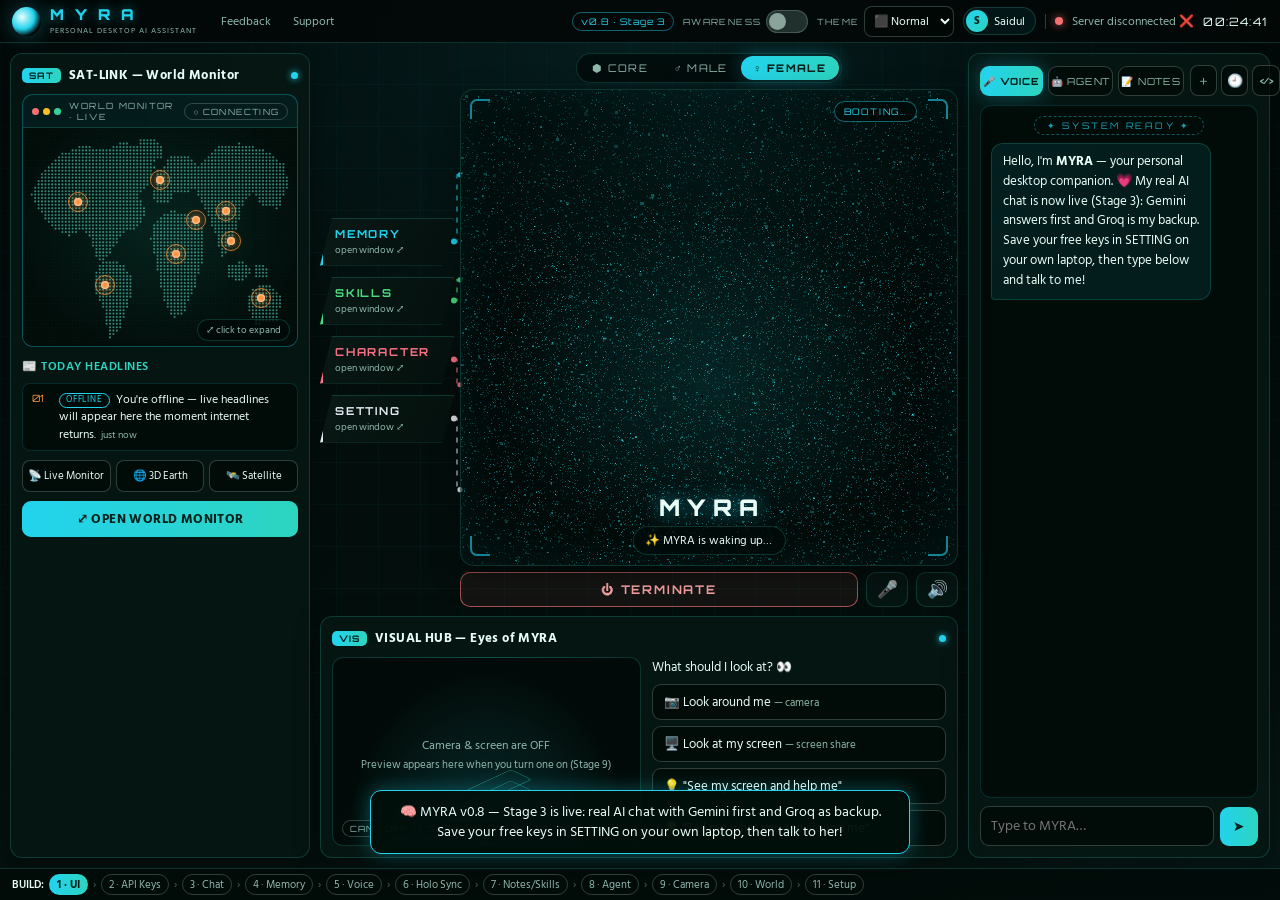
==== commit 92e1a4cf: "Stage 3: real AI chat with Gemini and Groq fallback Co-authored-by: arena-agent <297053741+arena-age" ====
--- a/MYRA-Preview.html
+++ b/MYRA-Preview.html
@@ -1,4 +1,4 @@
-<!-- MYRA — one-file preview (v0.7 · Stage 2). Just open this file in a browser. NOTE: API keys can only be saved from the real app (start.bat on your laptop), not from this preview. -->
+<!-- MYRA — one-file preview (v0.8 · Stage 3). Open in a browser to view the UI. Real AI chat and key-saving require the Python backend: run start.bat or run.py on your own laptop. -->
 <!DOCTYPE html>
 <html lang="en">
 <head>
@@ -409,6 +409,12 @@
 .key-remove { border: 1px solid rgba(248,113,113,.55); color: #f87171; background: rgba(248,113,113,.08); border-radius: 6px; padding: 0 10px; cursor: pointer; font-size: 13px; }
 .key-remove:hover { background: rgba(248,113,113,.22); }
 
+/* Stage 3: readable multi-line AI replies + provider note */
+.msg-bubble { white-space: pre-wrap; overflow-wrap: anywhere; }
+.msg-meta { display: block; margin-top: 5px; font-size: 10px; line-height: 1.35; letter-spacing: .25px; color: var(--muted); white-space: normal; }
+.input:disabled { opacity: .55; cursor: wait; }
+.btn:disabled { opacity: .55; cursor: wait; }
+
 </style>
 <script>
 /* Three.js r128 (MIT licensed, inlined for one-file preview) */
@@ -451,7 +457,7 @@
             <li>▶ Start: double-click <b>start.bat</b> (Windows) or run <b>python run.py</b></li>
             <li>🔌 "Server disconnected"? Make sure <b>run.py</b> is running</li>
             <li>🗺️ Full plan &amp; stages: see <b>BLUEPRINT.md</b> in the project</li>
-            <li>🔑 API keys arrive in Stage 2 — never share keys with anyone</li>
+            <li>🔑 API keys are managed in <b>SETTING</b> — never share keys with anyone</li>
           </ul>
         </div>
       </div>
@@ -459,7 +465,7 @@
   </div>
 
   <div class="topbar-right">
-    <span class="version-chip" id="versionChip">v0.6 · Stage 1</span>
+    <span class="version-chip" id="versionChip">v0.8 · Stage 3</span>
 
     <div class="awareness" title="Ambient awareness — MYRA proactively pays attention (real senses arrive in Stages 5 & 9)">
       <span class="aw-label">AWARENESS</span>
@@ -624,7 +630,7 @@
         <div class="chat-log" id="chatLog">
           <div class="sys-ready">✦ SYSTEM READY ✦</div>
           <div class="msg msg-ai">
-            <div class="msg-bubble" id="greetingBubble">Hello, I'm <b>MYRA</b> — your personal desktop companion. 💗 My interface is alive and my API keys can now be saved in Settings (Stage 2) — my real brain starts talking in Stage 3. Type something below and watch me respond!</div>
+            <div class="msg-bubble" id="greetingBubble">Hello, I'm <b>MYRA</b> — your personal desktop companion. 💗 My real AI chat is now live (Stage 3): Gemini answers first and Groq is my backup. Save your free keys in SETTING on your own laptop, then type below and talk to me!</div>
           </div>
         </div>
         <div class="input-row">
@@ -834,12 +840,23 @@
   <div class="fv-body">
     <div class="settings-col">
       <h3>🔑 AI Brain — API Keys</h3>
-      <label class="field-label">Gemini API Key (primary)</label>
-      <input type="password" id="geminiKey" class="input" placeholder="Activates in Stage 2" autocomplete="off">
-      <label class="field-label">Groq API Key (backup)</label>
-      <input type="password" id="groqKey" class="input" placeholder="Activates in Stage 2" autocomplete="off">
+      <label class="field-label">Gemini API Key (primary) <span class="key-status" id="geminiKeyStatus">checking…</span></label>
+      <div class="key-row">
+        <input type="password" id="geminiKey" class="input" placeholder="Paste your Gemini key (starts with AIza…)" autocomplete="off">
+        <button class="icon-btn key-remove hidden" id="removeGemini" title="Remove the saved Gemini key">✕</button>
+      </div>
+      <label class="field-label">Groq API Key (backup) <span class="key-status" id="groqKeyStatus">checking…</span></label>
+      <div class="key-row">
+        <input type="password" id="groqKey" class="input" placeholder="Paste your Groq key (starts with gsk_…)" autocomplete="off">
+        <button class="icon-btn key-remove hidden" id="removeGroq" title="Remove the saved Groq key">✕</button>
+      </div>
       <button class="btn" id="saveKeys">💾 SAVE KEYS</button>
-      <p class="hint">In Stage 2 I'll show you step-by-step how to create both keys for free. Keys are stored only on your laptop in a private <code>.env</code> file — never uploaded anywhere.</p>
+      <p class="hint hidden" id="keysPreviewNote">👀 <b>Preview mode:</b> keys can only be saved from the real app on your laptop (double-click <code>start.bat</code>) — not from this preview file.</p>
+      <p class="hint">Keys are stored only on your laptop in a private <code>.env</code> file, survive restarts, and afterwards only the last 4 characters are shown. Stage 3 chat uses Gemini first and Groq as backup.</p>
+      <p class="hint">🆓 <b>Get both keys free:</b><br>
+      1. <a href="https://aistudio.google.com" target="_blank" rel="noopener">aistudio.google.com</a> → sign in → <b>Get API key</b> → <b>Create API key</b> → copy<br>
+      2. <a href="https://console.groq.com" target="_blank" rel="noopener">console.groq.com</a> → sign in → <b>API Keys</b> → <b>Create API Key</b> → copy<br>
+      ⚠️ Paste keys only into this app on your own laptop — never type them into any chat or share them with anyone.</p>
 
       <hr class="divider">
       <h3>🧹 Preferences</h3>
@@ -848,7 +865,7 @@
 
       <hr class="divider">
       <h3>ℹ️ About</h3>
-      <p class="hint"><b>MYRA</b> — Personal Desktop AI Assistant · <span id="aboutVersion">v0.7 · Stage 2 (API Keys)</span><br>
+      <p class="hint"><b>MYRA</b> — Personal Desktop AI Assistant · <span id="aboutVersion">v0.8 · Stage 3 (AI Chat)</span><br>
       Brain: Gemini (primary) + Groq (backup) — free cloud APIs · Memory: local SQLite · Runs light on 8GB RAM.<br>
       World Monitor attaches the open-source live dashboard at worldmonitor.app.</p>
     </div>
@@ -901,7 +918,7 @@
 
 <script>
 /* =========================================================
-   MYRA — System Core UI (Stage 1, v6)
+   MYRA — System Core UI (Stage 3, v0.8)
    Three particle characters (CORE / MALE / FEMALE). The
    great formation of ~34,000 dots happens ONCE when MYRA
    first opens; after that, switching character smoothly
@@ -909,7 +926,7 @@
    off simply fades her out. The figure floats (dots
    dissolve below the chest — no pedestal, no rings), lit
    by a scan-light sweeping bottom-to-top.
-   Real AI chat arrives in Stage 3; replies here are demo.
+   Real AI chat is live: Gemini first, Groq as backup.
    ========================================================= */
 'use strict';
 
@@ -1906,6 +1923,11 @@
    Speaking (demo TTS; real voice in Stage 5)
    ========================================================= */
 let VOICE_MUTED = false;
+function speechLangFor(text) {
+  if (/[\u0980-\u09FF]/.test(text)) return 'bn-BD';
+  if (/[\u0900-\u097F]/.test(text)) return 'hi-IN';
+  return 'en-US';
+}
 function speakDemo(text) {
   if (!HOLO.power) return;
   if (VOICE_MUTED) {
@@ -1949,31 +1971,64 @@
 }
 
 /* =========================================================
-   Chat (real AI brain in Stage 3)
+   Chat — real AI brain (Stage 3: Gemini → Groq fallback)
    ========================================================= */
-const demoReplies = {
-  core: [
-    'Message received. My neural core is not connected yet — Gemini and Groq link up in Stage 3, then I can truly think with you.',
-    'Systems nominal. Interface only, for now. In Stage 4 I will begin remembering everything you tell me.',
-    'Try switching me to MALE or FEMALE above — watch my dots flow from one shape into the next.',
-  ],
-  male: [
-    'Very good, sir. I have noted that. My full intelligence arrives in Stage 3 — until then, I remain at your service in demo form.',
-    'As always, I shall be ready when you are. In Stage 5 you will hear my proper voice as well.',
-    'Might I suggest trying the modules on the left? Memory, Skills, Character — each opens its own window now.',
-  ],
-  female: [
-    "Got it, love! 💗 I'm still waking up — my real brain connects in Stage 3, and then we can talk about everything.",
-    'See how my head moves when I speak? In Stage 5 you will hear my real voice too — I can’t wait!',
-    'Psst… open the WORLD MONITOR and spin the Earth with me. It’s beautiful from up here.',
-  ],
+const GREETINGS = {
+  core: '⬢ Core online. My real AI chat is live: Gemini answers first and Groq is my backup. Ask me anything.',
+  male: 'Good day, sir. 🎩 I am MYRA, at your service. My real AI brain is now connected — Gemini first, Groq as backup. How may I help?',
+  female: "Hello, I'm MYRA — your personal desktop companion. 💗 My real AI chat is now live (Stage 3): Gemini answers first and Groq is my backup. Save your free keys in SETTING on your own laptop, then type below and talk to me!",
 };
-const GREETINGS = {
-  core: '⬢ Core online. All interface systems ready. My real brain connects in Stage 3 — until then, try my modules and watch me shift shape.',
-  male: 'Good day, sir. 🎩 I am MYRA, at your service. This is only my interface for now — my full intelligence arrives in Stage 3.',
-  female: "Hello, I'm MYRA — your personal desktop companion. 💗 My interface is alive and my API keys can now be saved in Settings (Stage 2) — my real brain starts talking in Stage 3. Type something below and watch me respond!",
-};
-let demoIdx = 0;
+let chatContext = [];
+let chatBusy = false;
+const MAX_CHAT_CONTEXT = 14;
+
+function currentPersonality() {
+  const sel = $('personality');
+  return (sel && sel.value) || localStorage.getItem('myra_personality') || 'Warm & friendly';
+}
+function setChatBusy(busy) {
+  chatBusy = busy;
+  const input = $('chatInput');
+  const btn = $('sendBtn');
+  if (input) input.disabled = busy;
+  if (btn) {
+    btn.disabled = busy;
+    btn.textContent = busy ? '…' : '➤';
+    btn.title = busy ? 'MYRA is thinking…' : 'Send';
+  }
+}
+function finishAiBubble(bubble, text, meta) {
+  bubble.textContent = '';
+  bubble.appendChild(document.createTextNode(text));
+  if (text) {
+    const btn = document.createElement('button');
+    btn.className = 'speak-btn';
+    btn.textContent = '🔊';
+    btn.title = 'Read aloud';
+    btn.onclick = () => speakDemo(text);
+    bubble.appendChild(btn);
+  }
+  if (meta) {
+    const span = document.createElement('span');
+    span.className = 'msg-meta';
+    span.textContent = meta;
+    bubble.appendChild(span);
+  }
+  $('chatLog').scrollTop = $('chatLog').scrollHeight;
+}
+function friendlyChatError(error, data) {
+  if (location.protocol === 'file:') {
+    return '👀 This one-file preview cannot run my real brain, because the Python backend is not running here. On your laptop, double-click start.bat, save your free keys in SETTING, and then talk to me there. Please never paste real keys into an online preview or chat.';
+  }
+  if (data && data.message) return data.message;
+  if (error && error.name === 'AbortError') {
+    return '⏳ The AI service took too long to answer. Please check the internet and try again.';
+  }
+  if (!navigator.onLine) {
+    return '📡 You appear to be offline, so I cannot reach Gemini or Groq right now. Your local interface still works — reconnect and try again.';
+  }
+  return '⚠️ I could not reach MYRA\'s local backend. Please make sure start.bat (or run.py) is still running, then try again.';
+}
 
 function addMsg(text, who, skipHistory) {
   const log = $('chatLog');
@@ -1996,38 +2051,97 @@
   if (text && !skipHistory) pushHistory(who, text);
   return bubble;
 }
-function sendChat() {
+async function sendChat() {
+  if (chatBusy) return;
   const input = $('chatInput');
   const text = input.value.trim();
-  if (!text || !HOLO.power) return;
+  if (!text) return;
+  if (!HOLO.power) {
+    toast('⏻ System is off — press ACTIVATE first!');
+    return;
+  }
+
   addMsg(text, 'user');
+  chatContext.push({ role: 'user', text });
+  chatContext = chatContext.slice(-MAX_CHAT_CONTEXT);
   input.value = '';
+  setChatBusy(true);
   setHoloStatus('🤔 MYRA is thinking…');
   setHoloState('THINKING…');
+
   const typing = addMsg('', 'ai', true);
   typing.innerHTML = '<span class="typing">•••</span>';
-  setTimeout(() => {
-    const pool = demoReplies[HOLO.char] || demoReplies.core;
-    const reply = pool[demoIdx++ % pool.length];
-    typing.textContent = reply;
-    const btn = document.createElement('button');
-    btn.className = 'speak-btn';
-    btn.textContent = '🔊';
-    btn.onclick = () => speakDemo(reply);
-    typing.appendChild(btn);
-    $('chatLog').scrollTop = $('chatLog').scrollHeight;
+  const controller = 'AbortController' in window ? new AbortController() : null;
+  const timeoutId = controller ? setTimeout(() => controller.abort(), 65000) : null;
+
+  try {
+    if (location.protocol === 'file:') {
+      const previewError = new Error('preview mode');
+      previewError.code = 'preview_mode';
+      throw previewError;
+    }
+
+    const payload = {
+      messages: chatContext.slice(-MAX_CHAT_CONTEXT),
+      character: HOLO.char,
+      personality: currentPersonality(),
+      assistant_name: localStorage.getItem('myra_name') || 'MYRA',
+      owner_name: localStorage.getItem('myra_owner') || 'Saidul',
+    };
+    const res = await fetch('/api/chat', {
+      method: 'POST',
+      headers: { 'Content-Type': 'application/json' },
+      body: JSON.stringify(payload),
+      signal: controller ? controller.signal : undefined,
+    });
+    let data = null;
+    try { data = await res.json(); } catch (e) { /* handled below */ }
+
+    if (!res.ok || !data || data.ok === false || !data.reply) {
+      const err = new Error((data && data.message) || ('HTTP ' + res.status));
+      err.data = data;
+      err.status = res.status;
+      throw err;
+    }
+
+    const reply = String(data.reply).trim();
+    chatContext.push({ role: 'assistant', text: reply });
+    chatContext = chatContext.slice(-MAX_CHAT_CONTEXT);
+    const meta = [
+      data.provider_label ? 'via ' + data.provider_label : '',
+      data.notice || '',
+    ].filter(Boolean).join(' · ');
+    finishAiBubble(typing, reply, meta);
     pushHistory('ai', reply);
+    logEvent('chat answered by ' + (data.provider || 'AI'));
+    if (data.notice) toast('ℹ️ ' + data.notice, 4200);
     speakDemo(reply);
-  }, 900);
+  } catch (error) {
+    const message = friendlyChatError(error, error.data);
+    finishAiBubble(typing, message, '');
+    pushHistory('ai', message);
+    setHoloStatus('⚠️ Chat unavailable — check internet or API keys in SETTING');
+    setHoloState(HOLO.power ? 'IDLE // LISTENING' : 'OFFLINE');
+    logEvent('chat error: ' + ((error.data && error.data.error_code) || error.code || error.name || 'unknown'));
+  } finally {
+    if (timeoutId) clearTimeout(timeoutId);
+    setChatBusy(false);
+    const nextInput = $('chatInput');
+    if (nextInput) nextInput.focus();
+  }
 }
 function newChat() {
+  if (chatBusy) {
+    toast('⏳ Please wait for the current reply before starting a new conversation.');
+    return;
+  }
   const log = $('chatLog');
   log.innerHTML = '';
   const ready = document.createElement('div');
   ready.className = 'sys-ready';
   ready.textContent = '✦ NEW CONVERSATION ✦';
   log.appendChild(ready);
-  demoIdx = 0;
+  chatContext = [];
   addMsg(GREETINGS[HOLO.char] || GREETINGS.core, 'ai');
   logEvent('new conversation started');
 }
@@ -2389,12 +2503,110 @@
     toast('🗑️ All memories erased.');
   });
 
-  /* API keys (Stage 2) */
-  $('saveKeys').addEventListener('click', () => {
-    $('geminiKey').value = '';
-    $('groqKey').value = '';
-    toast('⚠️ Keys are NOT saved in Stage 1 — the secure save system arrives in Stage 2. Fields cleared for safety. Never share real keys with anyone!', 5200);
-  });
+  /* API keys (Stage 2) — the backend saves them into .env on this laptop.
+     The browser only receives masked status, never a full saved key. */
+  const inPreviewFile = location.protocol === 'file:';
+  const paintKeyStatus = (statusId, removeId, info) => {
+    const badge = $(statusId);
+    const btn = $(removeId);
+    if (!badge || !btn) return;
+    if (info && info.set) {
+      badge.textContent = '✅ Saved (' + info.masked + ')';
+      badge.classList.add('set');
+      btn.classList.remove('hidden');
+    } else {
+      badge.textContent = '○ Not saved yet';
+      badge.classList.remove('set');
+      btn.classList.add('hidden');
+    }
+  };
+  const refreshKeyStatus = async () => {
+    if (inPreviewFile) {
+      $('keysPreviewNote').classList.remove('hidden');
+      paintKeyStatus('geminiKeyStatus', 'removeGemini', null);
+      paintKeyStatus('groqKeyStatus', 'removeGroq', null);
+      return;
+    }
+    try {
+      const res = await fetch('/api/settings');
+      const data = await res.json();
+      paintKeyStatus('geminiKeyStatus', 'removeGemini', data.gemini);
+      paintKeyStatus('groqKeyStatus', 'removeGroq', data.groq);
+    } catch (e) {
+      const g = $('geminiKeyStatus');
+      const q = $('groqKeyStatus');
+      if (g) g.textContent = 'server offline';
+      if (q) q.textContent = 'server offline';
+    }
+  };
+  refreshKeyStatus();
+  const settingsChip = document.querySelector('[data-view="setting"]');
+  if (settingsChip) settingsChip.addEventListener('click', refreshKeyStatus);
+
+  $('saveKeys').addEventListener('click', async () => {
+    const gemini = $('geminiKey').value.trim();
+    const groq = $('groqKey').value.trim();
+
+    if (inPreviewFile) {
+      $('geminiKey').value = '';
+      $('groqKey').value = '';
+      toast('👀 This is the one-file preview — keys can only be saved from the real app on your laptop (double-click start.bat). Nothing was stored anywhere.', 5600);
+      return;
+    }
+    if (!gemini && !groq) {
+      toast('🔑 Paste at least one key first (see the free-key steps in this window).');
+      return;
+    }
+
+    const warnings = [];
+    if (gemini && !gemini.startsWith('AIza')) warnings.push('Gemini keys usually start with "AIza"');
+    if (groq && !groq.startsWith('gsk_')) warnings.push('Groq keys usually start with "gsk_"');
+
+    const body = {};
+    if (gemini) body.gemini_key = gemini;
+    if (groq) body.groq_key = groq;
+
+    try {
+      const res = await fetch('/api/settings/keys', {
+        method: 'POST',
+        headers: { 'Content-Type': 'application/json' },
+        body: JSON.stringify(body),
+      });
+      const data = await res.json();
+      if (!res.ok || data.error) throw new Error(data.error || ('HTTP ' + res.status));
+      $('geminiKey').value = '';
+      $('groqKey').value = '';
+      paintKeyStatus('geminiKeyStatus', 'removeGemini', data.gemini);
+      paintKeyStatus('groqKeyStatus', 'removeGroq', data.groq);
+      toast('🔑 Key saved safely on this laptop (.env) and will survive restarts.'
+        + (warnings.length ? ' ⚠️ Note: ' + warnings.join('; ') + ' — please double-check the pasted key.' : '')
+        + ' Now try chatting with MYRA!', 6400);
+      logEvent('API key saved (value hidden)');
+    } catch (e) {
+      toast('❌ Could not save — is the MYRA server running? (' + e.message + ')', 5200);
+    }
+  });
+
+  const removeKey = async (which) => {
+    if (inPreviewFile) return;
+    try {
+      const res = await fetch('/api/settings/remove', {
+        method: 'POST',
+        headers: { 'Content-Type': 'application/json' },
+        body: JSON.stringify({ which }),
+      });
+      const data = await res.json();
+      if (!res.ok || data.error) throw new Error(data.error || ('HTTP ' + res.status));
+      paintKeyStatus('geminiKeyStatus', 'removeGemini', data.gemini);
+      paintKeyStatus('groqKeyStatus', 'removeGroq', data.groq);
+      toast('🗑️ ' + (which === 'gemini' ? 'Gemini' : 'Groq') + ' key removed from this laptop.');
+      logEvent(which + ' key removed');
+    } catch (e) {
+      toast('❌ Could not remove the key (' + e.message + ').', 4600);
+    }
+  };
+  $('removeGemini').addEventListener('click', () => removeKey('gemini'));
+  $('removeGroq').addEventListener('click', () => removeKey('groq'));
 
   /* Reset preferences */
   $('resetPrefs').addEventListener('click', () => {
@@ -2433,7 +2645,7 @@
   if (savedPers) persSel.value = savedPers;
   persSel.addEventListener('change', (e) => {
     localStorage.setItem('myra_personality', e.target.value);
-    toast(`🎭 Personality set to "${e.target.value}" — it will shape replies from Stage 3.`);
+    toast(`🎭 Personality set to "${e.target.value}" — it now shapes MYRA's real AI replies.`);
   });
 
   /* News */
@@ -2448,8 +2660,8 @@
   });
 
   pushHistory('ai', GREETINGS[HOLO.char] || GREETINGS.core);
-  logEvent('shell ready · stage 1 interface v0.6');
-  toast('✨ MYRA v0.6 — compact new shell. She forms once at startup, then morphs between CORE / MALE / FEMALE. Try the themes up top!', 6400);
+  logEvent('shell ready · stage 3 (real AI chat) v0.8');
+  toast('🧠 MYRA v0.8 — Stage 3 is live: real AI chat with Gemini first and Groq as backup. Save your free keys in SETTING on your own laptop, then talk to her!', 7400);
 });
 
 </script>
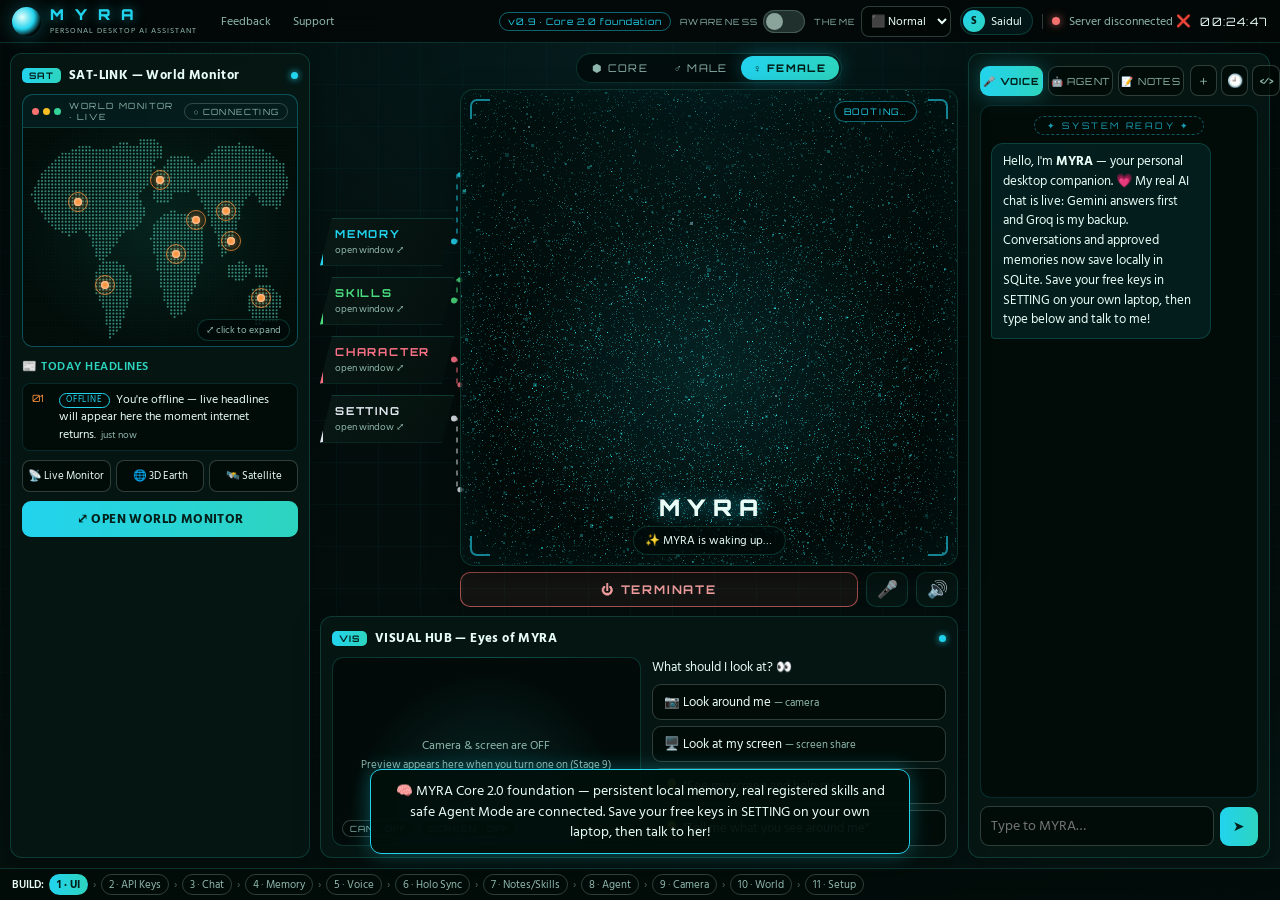
==== commit ed119435: "Build MYRA Core 2.0 foundation Add SQLite persistence, provider tool adapters, safe skills and bound" ====
--- a/MYRA-Preview.html
+++ b/MYRA-Preview.html
@@ -1,4 +1,4 @@
-<!-- MYRA — one-file preview (v0.8 · Stage 3). Open in a browser to view the UI. Real AI chat and key-saving require the Python backend: run start.bat or run.py on your own laptop. -->
+<!-- MYRA — one-file UI preview (Core 2.0 foundation). Real persistent chat, Agent skills, vision and key-saving require the local Python backend; run MYRA.bat/start.bat or run_desktop.py on your own laptop. -->
 <!DOCTYPE html>
 <html lang="en">
 <head>
@@ -417,7 +417,6 @@
 
 </style>
 <script>
-/* Three.js r128 (MIT licensed, inlined for one-file preview) */
 /**
  * @license
  * Copyright 2010-2021 Three.js Authors
@@ -465,7 +464,7 @@
   </div>
 
   <div class="topbar-right">
-    <span class="version-chip" id="versionChip">v0.8 · Stage 3</span>
+    <span class="version-chip" id="versionChip">v0.9 · Core 2.0 foundation</span>
 
     <div class="awareness" title="Ambient awareness — MYRA proactively pays attention (real senses arrive in Stages 5 & 9)">
       <span class="aw-label">AWARENESS</span>
@@ -630,7 +629,7 @@
         <div class="chat-log" id="chatLog">
           <div class="sys-ready">✦ SYSTEM READY ✦</div>
           <div class="msg msg-ai">
-            <div class="msg-bubble" id="greetingBubble">Hello, I'm <b>MYRA</b> — your personal desktop companion. 💗 My real AI chat is now live (Stage 3): Gemini answers first and Groq is my backup. Save your free keys in SETTING on your own laptop, then type below and talk to me!</div>
+            <div class="msg-bubble" id="greetingBubble">Hello, I'm <b>MYRA</b> — your personal desktop companion. 💗 My real AI chat is live: Gemini answers first and Groq is my backup. Conversations and approved memories now save locally in SQLite. Save your free keys in SETTING on your own laptop, then type below and talk to me!</div>
           </div>
         </div>
         <div class="input-row">
@@ -640,17 +639,24 @@
       </div>
 
       <div class="mode-panel" id="mode-agent">
-        <p class="hint">Example: "Search this topic and give me a summary" — MYRA will open the browser herself and report back. <b>(Live in Stage 8)</b></p>
+        <p class="hint">Safe Agent Mode is live for registered local skills (workspace files, notes, memory, system info, allowlisted apps). Browser research and full desktop control are not enabled yet. Write actions pause for your approval.</p>
         <div class="agent-log" id="agentLog">AGENT standing by — awaiting orders…</div>
         <div class="input-row">
           <input type="text" id="agentInput" class="input chat-input" placeholder="Describe the task…">
           <button class="btn btn-send" id="agentBtn">▶</button>
         </div>
+        <div class="input-row">
+          <button class="btn hidden" id="agentApproveBtn">✅ APPROVE</button>
+          <button class="btn hidden" id="agentDenyBtn">🚫 DENY</button>
+          <button class="btn hidden" id="agentPauseBtn">⏸ PAUSE</button>
+          <button class="btn hidden" id="agentResumeBtn">▶ RESUME</button>
+          <button class="btn btn-danger hidden" id="agentCancelBtn">⛔ STOP</button>
+        </div>
       </div>
 
       <div class="mode-panel" id="mode-notes">
         <div class="input-row" style="margin-top:2px">
-          <input type="text" id="noteInput" class="input chat-input" placeholder="Write a note… (real saving in Stage 7)">
+          <input type="text" id="noteInput" class="input chat-input" placeholder="Write a note… (saved locally in SQLite)">
           <button class="btn btn-send" id="noteAdd">＋</button>
         </div>
         <ul class="notes-list" id="notesList"></ul>
@@ -733,7 +739,7 @@
     <span class="fv-note">Stored only on your laptop — never in the cloud</span>
   </header>
   <div class="fv-body">
-    <p class="hint" style="margin-top:0">From Stage 4, MYRA will remember your name, your likes, your days — everything you share. You can already add memories below; they will plug into the real SQLite brain in Stage 4.</p>
+    <p class="hint" style="margin-top:0">These are user-approved memories stored in MYRA's local SQLite database. Relevant memories can be supplied to Chat Mode; MYRA does not silently turn private conversation details into long-term memories.</p>
     <div class="input-row" style="max-width:640px">
       <input type="text" id="memoryInput" class="input chat-input" placeholder="e.g. My favorite food is biryani">
       <button class="btn btn-send" id="memoryAdd">＋ ADD</button>
@@ -749,35 +755,12 @@
   <header class="fv-head">
     <button class="back-btn" data-back>← BACK</button>
     <h2>🧩 SKILLS</h2>
-    <span class="fv-note">Skill engine activates in Stage 7</span>
+    <span class="fv-note">Real registered skills · Agent Mode only</span>
   </header>
   <div class="fv-body">
-    <div class="skill-cards">
-      <div class="skill-card">
-        <div class="sk-ico">🌐</div>
-        <div class="sk-info"><b>Browser Agent</b><small>Opens the browser, searches and reports for you</small></div>
-        <label class="switch"><input type="checkbox" class="skill-toggle" data-skill="browser_agent" checked><span class="slider"></span></label>
-      </div>
-      <div class="skill-card">
-        <div class="sk-ico">📰</div>
-        <div class="sk-info"><b>News Reader</b><small>Reads today's headlines aloud on request</small></div>
-        <label class="switch"><input type="checkbox" class="skill-toggle" data-skill="news_reader" checked><span class="slider"></span></label>
-      </div>
-      <div class="skill-card">
-        <div class="sk-ico">📝</div>
-        <div class="sk-info"><b>Note Helper</b><small>Takes, finds and organizes your notes</small></div>
-        <label class="switch"><input type="checkbox" class="skill-toggle" data-skill="note_helper" checked><span class="slider"></span></label>
-      </div>
-      <div class="skill-card">
-        <div class="sk-ico">📷</div>
-        <div class="sk-info"><b>Camera Vision</b><small>Understands what the camera shows (only with permission)</small></div>
-        <label class="switch"><input type="checkbox" class="skill-toggle" data-skill="camera_vision"><span class="slider"></span></label>
-      </div>
-      <div class="skill-card skill-soon">
-        <div class="sk-ico">➕</div>
-        <div class="sk-info"><b>Add New Skill</b><small>Plug in new abilities here (Stage 7+)</small></div>
-        <span class="soon-tag">SOON</span>
-      </div>
+    <p class="hint" style="margin-top:0">Only skills actually implemented in MYRA's backend are listed here. Disabling a skill removes it from Agent Mode. External skill files are not executed for safety.</p>
+    <div class="skill-cards" id="skillCards">
+      <div class="empty-note">Loading registered skills from the local backend…</div>
     </div>
   </div>
 </section>
@@ -825,7 +808,7 @@
         <option>Motivational coach</option>
         <option>Calm mentor</option>
       </select>
-      <p class="hint">🎙️ Voice choices (male/female tones) arrive in Stage 5. Personality will shape replies from Stage 3.</p>
+      <p class="hint">🎙️ Browser read-aloud is available now. Full realtime voice will be enabled only after the one-time speech-model setup passes Windows microphone/STT/TTS/interruption tests. Personality already shapes real AI replies.</p>
     </div>
   </div>
 </section>
@@ -852,7 +835,7 @@
       </div>
       <button class="btn" id="saveKeys">💾 SAVE KEYS</button>
       <p class="hint hidden" id="keysPreviewNote">👀 <b>Preview mode:</b> keys can only be saved from the real app on your laptop (double-click <code>start.bat</code>) — not from this preview file.</p>
-      <p class="hint">Keys are stored only on your laptop in a private <code>.env</code> file, survive restarts, and afterwards only the last 4 characters are shown. Stage 3 chat uses Gemini first and Groq as backup.</p>
+      <p class="hint">Keys stay on your laptop, survive restarts, and afterwards only the last 4 characters are shown. MYRA uses the OS credential store when available; otherwise it uses the private local <code>.env</code>. Chat uses Gemini first and Groq as backup.</p>
       <p class="hint">🆓 <b>Get both keys free:</b><br>
       1. <a href="https://aistudio.google.com" target="_blank" rel="noopener">aistudio.google.com</a> → sign in → <b>Get API key</b> → <b>Create API key</b> → copy<br>
       2. <a href="https://console.groq.com" target="_blank" rel="noopener">console.groq.com</a> → sign in → <b>API Keys</b> → <b>Create API Key</b> → copy<br>
@@ -865,7 +848,7 @@
 
       <hr class="divider">
       <h3>ℹ️ About</h3>
-      <p class="hint"><b>MYRA</b> — Personal Desktop AI Assistant · <span id="aboutVersion">v0.8 · Stage 3 (AI Chat)</span><br>
+      <p class="hint"><b>MYRA</b> — Personal Desktop AI Assistant · <span id="aboutVersion">v0.9 · Core 2.0 foundation</span><br>
       Brain: Gemini (primary) + Groq (backup) — free cloud APIs · Memory: local SQLite · Runs light on 8GB RAM.<br>
       World Monitor attaches the open-source live dashboard at worldmonitor.app.</p>
     </div>
@@ -964,6 +947,38 @@
 }
 const HISTORY = [];
 function pushHistory(who, text) { HISTORY.push({ who, text, at: new Date() }); }
+
+/* ---------- Core 2.0 local service API ---------- */
+const CORE = {
+  conversationId: localStorage.getItem('myra_conversation_id') || null,
+  agentTaskId: null,
+  agentTimer: null,
+};
+const inPreviewFile = () => location.protocol === 'file:';
+async function coreApi(path, options = {}) {
+  const init = { method: options.method || 'GET', headers: {} };
+  if (options.body !== undefined) {
+    init.headers['Content-Type'] = 'application/json';
+    init.body = JSON.stringify(options.body);
+  }
+  if (options.signal) init.signal = options.signal;
+  const res = await fetch(path, init);
+  let data = null;
+  try { data = await res.json(); } catch (e) { /* handled below */ }
+  if (!res.ok || !data || data.ok === false) {
+    const err = new Error((data && (data.message || data.error)) || ('HTTP ' + res.status));
+    err.data = data;
+    err.status = res.status;
+    err.code = data && (data.code || data.error_code);
+    throw err;
+  }
+  return data;
+}
+function setConversationId(id) {
+  CORE.conversationId = id || null;
+  if (id) localStorage.setItem('myra_conversation_id', id);
+  else localStorage.removeItem('myra_conversation_id');
+}
 
 /* =========================================================
    Themes
@@ -1888,7 +1903,9 @@
     const tab = opt && opt.tab ? opt.tab : (navigator.onLine ? 'live' : 'globe');
     setWorldTab(tab);
   }
-  if (name === 'history') renderHistory();
+  if (name === 'history') { renderHistory(); loadSavedConversationList(); }
+  if (name === 'memory') refreshMemories();
+  if (name === 'skills') refreshSkills();
   if (name === 'console') logEvent('console opened');
   logEvent('window opened: ' + name);
 }
@@ -1917,6 +1934,62 @@
     d.append(who, tm, document.createElement('br'), document.createTextNode(h.text));
     box.appendChild(d);
   });
+}
+async function loadSavedConversationList() {
+  if (inPreviewFile()) return;
+  const box = $('historyList');
+  if (!box) return;
+  try {
+    const data = await coreApi('/api/v1/conversations?limit=30');
+    document.querySelectorAll('.saved-conversation-row').forEach((el) => el.remove());
+    (data.conversations || []).slice().reverse().forEach((conv) => {
+      const row = document.createElement('div');
+      row.className = 'hist-item saved-conversation-row';
+      const label = document.createElement('span');
+      label.textContent = '💾 ' + (conv.title || 'Saved conversation');
+      const btn = document.createElement('button');
+      btn.textContent = 'OPEN';
+      btn.onclick = () => loadConversationById(conv.id, true);
+      row.append(label, document.createElement('br'), btn);
+      box.prepend(row);
+    });
+  } catch (e) {
+    logEvent('saved conversation list unavailable: ' + e.message);
+  }
+}
+async function loadConversationById(id, closeAfterLoad) {
+  if (!id || inPreviewFile()) return false;
+  try {
+    const data = await coreApi('/api/v1/conversations/' + encodeURIComponent(id));
+    const conv = data.conversation;
+    if (!conv) return false;
+    setConversationId(conv.id);
+    const log = $('chatLog');
+    log.innerHTML = '';
+    const ready = document.createElement('div');
+    ready.className = 'sys-ready';
+    ready.textContent = '✦ SAVED CONVERSATION RESTORED ✦';
+    log.appendChild(ready);
+    HISTORY.length = 0;
+    chatContext = [];
+    (conv.messages || []).forEach((m) => {
+      const who = m.role === 'user' ? 'user' : 'ai';
+      addMsg(m.content || '', who, true);
+      pushHistory(who, m.content || '');
+      chatContext.push({ role: m.role, text: m.content || '' });
+    });
+    chatContext = chatContext.slice(-MAX_CHAT_CONTEXT);
+    if (closeAfterLoad) closeViews();
+    logEvent('persistent conversation restored');
+    return true;
+  } catch (e) {
+    if (e.status === 404) setConversationId(null);
+    logEvent('could not restore conversation: ' + e.message);
+    return false;
+  }
+}
+async function restoreLastConversation() {
+  if (CORE.conversationId) await loadConversationById(CORE.conversationId, false);
 }
 
 /* =========================================================
@@ -1948,15 +2021,17 @@
     try {
       speechSynthesis.cancel();
       const u = new SpeechSynthesisUtterance(text);
-      u.lang = 'en-US';
+      u.lang = speechLangFor(text);
       u.pitch = HOLO.char === 'female' ? 1.25 : (HOLO.char === 'male' ? 0.82 : 1.0);
       u.rate = HOLO.char === 'core' ? 1.02 : 1.0;
       const voices = speechSynthesis.getVoices();
+      const sameLanguage = voices.filter((v) => (v.lang || '').toLowerCase().startsWith(u.lang.slice(0, 2).toLowerCase()));
+      const pool = sameLanguage.length ? sameLanguage : voices;
       const match = HOLO.char === 'female'
-        ? voices.find((v) => /female|zira|samantha|Jenny|veena/i.test(v.name))
+        ? pool.find((v) => /female|zira|samantha|Jenny|veena/i.test(v.name)) || pool[0]
         : HOLO.char === 'male'
-          ? voices.find((v) => /male|david|daniel|ravi/i.test(v.name))
-          : null;
+          ? pool.find((v) => /male|david|daniel|ravi/i.test(v.name)) || pool[0]
+          : pool[0];
       if (match) u.voice = match;
       u.onend = finish;
       u.onerror = finish;
@@ -1976,7 +2051,7 @@
 const GREETINGS = {
   core: '⬢ Core online. My real AI chat is live: Gemini answers first and Groq is my backup. Ask me anything.',
   male: 'Good day, sir. 🎩 I am MYRA, at your service. My real AI brain is now connected — Gemini first, Groq as backup. How may I help?',
-  female: "Hello, I'm MYRA — your personal desktop companion. 💗 My real AI chat is now live (Stage 3): Gemini answers first and Groq is my backup. Save your free keys in SETTING on your own laptop, then type below and talk to me!",
+  female: "Hello, I'm MYRA — your personal desktop companion. 💗 My real AI chat is live: Gemini answers first and Groq is my backup, and our saved conversation is restored from local SQLite. Save your free keys in SETTING on your own laptop, then type below and talk to me!",
 };
 let chatContext = [];
 let chatBusy = false;
@@ -2020,7 +2095,7 @@
   if (location.protocol === 'file:') {
     return '👀 This one-file preview cannot run my real brain, because the Python backend is not running here. On your laptop, double-click start.bat, save your free keys in SETTING, and then talk to me there. Please never paste real keys into an online preview or chat.';
   }
-  if (data && data.message) return data.message;
+  if (data && (data.message || data.error)) return data.message || data.error;
   if (error && error.name === 'AbortError') {
     return '⏳ The AI service took too long to answer. Please check the internet and try again.';
   }
@@ -2082,27 +2157,20 @@
     }
 
     const payload = {
-      messages: chatContext.slice(-MAX_CHAT_CONTEXT),
+      message: text,
+      conversation_id: CORE.conversationId,
       character: HOLO.char,
       personality: currentPersonality(),
       assistant_name: localStorage.getItem('myra_name') || 'MYRA',
       owner_name: localStorage.getItem('myra_owner') || 'Saidul',
     };
-    const res = await fetch('/api/chat', {
+    const data = await coreApi('/api/v1/chat', {
       method: 'POST',
-      headers: { 'Content-Type': 'application/json' },
-      body: JSON.stringify(payload),
+      body: payload,
       signal: controller ? controller.signal : undefined,
     });
-    let data = null;
-    try { data = await res.json(); } catch (e) { /* handled below */ }
-
-    if (!res.ok || !data || data.ok === false || !data.reply) {
-      const err = new Error((data && data.message) || ('HTTP ' + res.status));
-      err.data = data;
-      err.status = res.status;
-      throw err;
-    }
+    if (!data.reply) throw new Error('MYRA backend returned an empty reply.');
+    if (data.conversation_id) setConversationId(data.conversation_id);
 
     const reply = String(data.reply).trim();
     chatContext.push({ role: 'assistant', text: reply });
@@ -2130,7 +2198,7 @@
     if (nextInput) nextInput.focus();
   }
 }
-function newChat() {
+async function newChat() {
   if (chatBusy) {
     toast('⏳ Please wait for the current reply before starting a new conversation.');
     return;
@@ -2142,6 +2210,19 @@
   ready.textContent = '✦ NEW CONVERSATION ✦';
   log.appendChild(ready);
   chatContext = [];
+  HISTORY.length = 0;
+  setConversationId(null);
+  if (!inPreviewFile()) {
+    try {
+      const data = await coreApi('/api/v1/conversations', {
+        method: 'POST',
+        body: { character: HOLO.char },
+      });
+      if (data.conversation) setConversationId(data.conversation.id);
+    } catch (e) {
+      logEvent('could not create persistent conversation yet: ' + e.message);
+    }
+  }
   addMsg(GREETINGS[HOLO.char] || GREETINGS.core, 'ai');
   logEvent('new conversation started');
 }
@@ -2181,7 +2262,7 @@
   $('stageMicBtn').textContent = on ? '🔴' : '🎤';
   if (!silent) {
     toast(on
-      ? '🎤 Mic ON (armed) — real listening arrives in Stage 5. When MYRA speaks, the badge above her shows SPEAKING.'
+      ? '🎤 Mic button armed, but MYRA is not recording yet: realtime voice needs the one-time speech-model setup and a Windows audio test. Text chat and browser read-aloud work now.'
       : '🎤 Mic OFF.');
     logEvent('mic ' + (on ? 'armed' : 'off'));
   }
@@ -2200,49 +2281,352 @@
    Visual Hub — the single home of camera/screen control
    ========================================================= */
 const VIS = { cam: false, scr: false };
-function setVisual(kind, on) {
-  VIS[kind] = on;
+let visualBusy = false;
+function paintVisualState() {
   $('camIndicator').classList.toggle('hidden', !(VIS.cam || VIS.scr));
-  $('camChip').textContent = 'CAM · ' + (VIS.cam ? 'ON' : 'OFF');
+  $('camChip').textContent = 'CAM · ' + (VIS.cam ? 'CAPTURING' : 'OFF');
   $('camChip').classList.toggle('on', VIS.cam);
-  $('scrChip').textContent = 'SCREEN · ' + (VIS.scr ? 'ON' : 'OFF');
+  $('scrChip').textContent = 'SCREEN · ' + (VIS.scr ? 'CAPTURING' : 'OFF');
   $('scrChip').classList.toggle('on', VIS.scr);
   $('vhCamBtn').classList.toggle('on', VIS.cam);
   $('vhScrBtn').classList.toggle('on', VIS.scr);
-  logEvent('visual hub: ' + kind + ' ' + (on ? 'ON (preview)' : 'OFF'));
-  toast(on
-    ? '🔴 Preview indicator only — no real camera/screen access yet. Permission-based vision arrives in Stage 9, and this red warning will glow whenever it is on.'
-    : '✅ Turned off — MYRA cannot see anything now.', 4600);
+}
+function setVisual(kind, on) {
+  if (!on) {
+    VIS[kind] = false;
+    paintVisualState();
+    toast('✅ Visual capture is off — MYRA is not capturing or uploading frames.');
+    return;
+  }
+  captureAndAnalyze(kind);
+}
+async function captureAndAnalyze(kind) {
+  if (visualBusy) return;
+  if (inPreviewFile()) {
+    toast('👀 One-frame vision needs the real MYRA backend on your laptop (start.bat), not this preview file.', 5200);
+    return;
+  }
+  const isScreen = kind === 'scr';
+  const label = isScreen ? 'screen' : 'camera';
+  const approved = window.confirm(
+    'Share ONE ' + label + ' frame with MYRA?\n\n' +
+    'The browser will ask permission. MYRA captures one frame, immediately stops the device/stream, and sends that single frame to the configured Gemini vision model. This is not continuous live sharing.'
+  );
+  if (!approved) return;
+  let stream = null;
+  visualBusy = true;
+  VIS[kind] = true;
+  paintVisualState();
+  try {
+    if (!navigator.mediaDevices) throw new Error('This browser does not expose camera/screen capture here.');
+    stream = isScreen
+      ? await navigator.mediaDevices.getDisplayMedia({ video: true, audio: false })
+      : await navigator.mediaDevices.getUserMedia({ video: true, audio: false });
+    const video = document.createElement('video');
+    video.srcObject = stream;
+    video.muted = true;
+    await video.play();
+    await new Promise((resolve) => {
+      if (video.readyState >= 2) resolve();
+      else video.onloadeddata = resolve;
+    });
+    const maxWidth = 1280;
+    const scale = Math.min(1, maxWidth / Math.max(1, video.videoWidth));
+    const canvas = document.createElement('canvas');
+    canvas.width = Math.round(video.videoWidth * scale);
+    canvas.height = Math.round(video.videoHeight * scale);
+    canvas.getContext('2d').drawImage(video, 0, 0, canvas.width, canvas.height);
+    const imageBase64 = canvas.toDataURL('image/jpeg', 0.82).split(',', 2)[1];
+
+    // Stop capture before the model request. Nothing continues recording.
+    stream.getTracks().forEach((track) => track.stop());
+    stream = null;
+    VIS[kind] = false;
+    paintVisualState();
+    toast('📸 One frame captured and the ' + label + ' is already OFF. Asking Gemini to inspect only that frame…', 5200);
+
+    const prompt = $('chatInput').value.trim() || 'Describe what is visible and help me with it.';
+    const data = await coreApi('/api/v1/vision/analyze', {
+      method: 'POST',
+      body: {
+        image_base64: imageBase64,
+        mime_type: 'image/jpeg',
+        prompt,
+        consent: true,
+        source: isScreen ? 'screen' : 'camera',
+      },
+    });
+    document.querySelector('[data-mode="voice"]').click();
+    addMsg('👁️ ONE-FRAME ' + label.toUpperCase() + ' ANALYSIS\n' + (data.text || ''), 'ai');
+    logEvent('one explicit ' + label + ' frame analyzed; capture stopped');
+  } catch (e) {
+    const msg = e && e.name === 'NotAllowedError'
+      ? 'Permission was denied, so MYRA captured nothing.'
+      : 'Vision could not complete: ' + ((e.data && (e.data.message || e.data.error)) || e.message);
+    toast('👁️ ' + msg, 5600);
+    logEvent('vision stopped: ' + msg);
+  } finally {
+    if (stream) stream.getTracks().forEach((track) => track.stop());
+    VIS[kind] = false;
+    visualBusy = false;
+    paintVisualState();
+  }
 }
 
 /* =========================================================
    Memory window (plugs into SQLite in Stage 4)
    ========================================================= */
+let coreMemories = null;
 function loadMemories() {
-  try { return JSON.parse(localStorage.getItem('myra_memories_demo') || '[]'); }
-  catch (e) { return []; }
+  try {
+    const arr = JSON.parse(localStorage.getItem('myra_memories_demo') || '[]');
+    return arr.map((text, idx) => ({ id: 'local-' + idx, text, category: 'browser-fallback' }));
+  } catch (e) { return []; }
+}
+async function refreshMemories() {
+  if (inPreviewFile()) {
+    coreMemories = loadMemories();
+    renderMemories();
+    return;
+  }
+  try {
+    let data = await coreApi('/api/v1/memories');
+    if (!localStorage.getItem('myra_memory_migrated_v1')) {
+      const legacy = loadMemories();
+      if (legacy.length && !(data.memories || []).length) {
+        for (const item of legacy.slice().reverse()) {
+          await coreApi('/api/v1/memories', { method: 'POST', body: { text: item.text, category: 'general' } });
+        }
+        localStorage.removeItem('myra_memories_demo');
+        data = await coreApi('/api/v1/memories');
+        logEvent('browser demo memories migrated once into local SQLite');
+      }
+      localStorage.setItem('myra_memory_migrated_v1', '1');
+    }
+    coreMemories = data.memories || [];
+  } catch (e) {
+    if (!coreMemories) coreMemories = loadMemories();
+    logEvent('memory refresh unavailable: ' + e.message);
+  }
+  renderMemories();
 }
 function renderMemories() {
   const list = $('memoryList');
-  const mems = loadMemories();
+  if (!list) return;
+  const mems = coreMemories || loadMemories();
   list.innerHTML = '';
-  mems.forEach((m, idx) => {
+  mems.forEach((memory, idx) => {
+    const text = typeof memory === 'string' ? memory : memory.text;
     const li = document.createElement('li');
     const span = document.createElement('span');
-    span.textContent = '🧠 ' + m;
+    span.textContent = '🧠 ' + text;
     const del = document.createElement('button');
     del.textContent = '🗑️';
     del.title = 'Forget this';
-    del.onclick = () => {
-      const arr = loadMemories();
-      arr.splice(idx, 1);
-      localStorage.setItem('myra_memories_demo', JSON.stringify(arr));
-      renderMemories();
+    del.onclick = async () => {
+      if (!inPreviewFile() && Number.isInteger(memory.id)) {
+        try { await coreApi('/api/v1/memories/' + memory.id, { method: 'DELETE' }); }
+        catch (e) { toast('❌ Could not delete that memory: ' + e.message, 4600); return; }
+        refreshMemories();
+      } else {
+        const arr = loadMemories().map((m) => m.text);
+        arr.splice(idx, 1);
+        localStorage.setItem('myra_memories_demo', JSON.stringify(arr));
+        coreMemories = loadMemories();
+        renderMemories();
+      }
     };
     li.append(span, del);
     list.appendChild(li);
   });
   $('memoryEmpty').classList.toggle('hidden', mems.length > 0);
+}
+
+/* =========================================================
+   Persistent Notes, registered Skills and bounded Agent
+   ========================================================= */
+function renderNotes(notes) {
+  const list = $('notesList');
+  if (!list) return;
+  list.innerHTML = '';
+  (notes || []).forEach((note) => {
+    const li = document.createElement('li');
+    const span = document.createElement('span');
+    span.textContent = '📌 ' + (note.title || note.body || 'Note');
+    const del = document.createElement('button');
+    del.textContent = '🗑️';
+    del.title = 'Delete note';
+    del.onclick = async () => {
+      if (!inPreviewFile() && Number.isInteger(note.id)) {
+        try { await coreApi('/api/v1/notes/' + note.id, { method: 'DELETE' }); }
+        catch (e) { toast('❌ Could not delete note: ' + e.message, 4600); return; }
+        refreshNotes();
+      } else {
+        li.remove();
+      }
+    };
+    li.append(span, del);
+    list.appendChild(li);
+  });
+}
+async function refreshNotes() {
+  if (inPreviewFile()) return;
+  try {
+    const data = await coreApi('/api/v1/notes');
+    renderNotes(data.notes || []);
+  } catch (e) {
+    logEvent('notes unavailable: ' + e.message);
+  }
+}
+async function refreshSkills() {
+  const box = $('skillCards');
+  if (!box) return;
+  if (inPreviewFile()) {
+    box.innerHTML = '<div class="empty-note">Registered skills load from the real local MYRA backend on your laptop.</div>';
+    return;
+  }
+  try {
+    const data = await coreApi('/api/v1/skills');
+    const icons = { system: '💻', files: '📁', memory: '🧠', productivity: '📝', desktop: '🖥️', web: '🌐' };
+    box.innerHTML = '';
+    (data.skills || []).forEach((skill) => {
+      const card = document.createElement('div');
+      card.className = 'skill-card';
+      const icon = document.createElement('div');
+      icon.className = 'sk-ico';
+      icon.textContent = icons[skill.category] || '🧩';
+      const info = document.createElement('div');
+      info.className = 'sk-info';
+      const title = document.createElement('b');
+      title.textContent = skill.name;
+      const small = document.createElement('small');
+      small.textContent = skill.id + ' · ' + skill.description + (skill.requires_confirmation ? ' · confirmation required' : '');
+      info.append(title, small);
+      const label = document.createElement('label');
+      label.className = 'switch';
+      const toggle = document.createElement('input');
+      toggle.type = 'checkbox';
+      toggle.className = 'skill-toggle';
+      toggle.checked = !!skill.enabled;
+      toggle.addEventListener('change', async () => {
+        try {
+          await coreApi('/api/v1/skills/' + encodeURIComponent(skill.id) + '/enabled', {
+            method: 'POST',
+            body: { enabled: toggle.checked },
+          });
+          toast('🧩 ' + skill.id + (toggle.checked ? ' enabled for Agent Mode.' : ' disabled.'));
+          logEvent('skill ' + skill.id + ' ' + (toggle.checked ? 'enabled' : 'disabled'));
+        } catch (e) {
+          toggle.checked = !toggle.checked;
+          toast('❌ Could not update skill: ' + e.message, 4800);
+        }
+      });
+      const slider = document.createElement('span');
+      slider.className = 'slider';
+      label.append(toggle, slider);
+      card.append(icon, info, label);
+      box.appendChild(card);
+    });
+  } catch (e) {
+    box.innerHTML = '';
+    const note = document.createElement('div');
+    note.className = 'empty-note';
+    note.textContent = 'Could not load skills from the local backend: ' + e.message;
+    box.appendChild(note);
+  }
+}
+function paintAgentControls(task) {
+  const hasTask = !!(task && task.id);
+  const pending = hasTask && task.status === 'awaiting_confirmation';
+  const active = hasTask && ['queued', 'running', 'paused', 'awaiting_confirmation'].includes(task.status);
+  const map = {
+    agentApproveBtn: pending,
+    agentDenyBtn: pending,
+    agentPauseBtn: hasTask && task.status === 'running',
+    agentResumeBtn: hasTask && task.status === 'paused',
+    agentCancelBtn: active,
+  };
+  Object.entries(map).forEach(([id, show]) => {
+    const el = $(id);
+    if (el) el.classList.toggle('hidden', !show);
+  });
+}
+function renderAgentTask(task) {
+  const log = $('agentLog');
+  if (!log || !task) return;
+  const lines = [
+    'Status: ' + task.status,
+    'Goal: ' + task.goal,
+    'Budget: ' + ((task.steps || []).length) + '/' + task.max_steps + ' steps',
+    '',
+  ];
+  if (task.pending) {
+    lines.push('⚠ CONFIRMATION REQUIRED');
+    lines.push('Skill: ' + task.pending.skill_id);
+    lines.push('Arguments: ' + JSON.stringify(task.pending.arguments || {}));
+    lines.push('Review it, then APPROVE or DENY below.');
+    lines.push('');
+  }
+  (task.steps || []).forEach((step) => {
+    lines.push(step.index + '. ' + step.skill_id + ' — ' + step.status);
+    lines.push('   ' + JSON.stringify(step.result || {}).slice(0, 900));
+  });
+  if (task.error) lines.push('', 'Error: ' + task.error);
+  if (task.final_summary) lines.push('', 'Final summary:', task.final_summary);
+  log.textContent = lines.join('\n');
+  paintAgentControls(task);
+}
+async function pollAgentTask() {
+  if (!CORE.agentTaskId || inPreviewFile()) return;
+  try {
+    const data = await coreApi('/api/v1/agent/tasks/' + encodeURIComponent(CORE.agentTaskId));
+    renderAgentTask(data.task);
+    if (['completed', 'failed', 'cancelled'].includes(data.task.status)) {
+      clearInterval(CORE.agentTimer);
+      CORE.agentTimer = null;
+      toast(data.task.status === 'completed' ? '✅ Agent task completed.' : '⛔ Agent stopped: ' + (data.task.error || data.task.status), 5200);
+    }
+  } catch (e) {
+    logEvent('agent polling paused: ' + e.message);
+  }
+}
+async function runAgentTask() {
+  const goal = $('agentInput').value.trim();
+  if (!goal) { toast('Describe the Agent task first.'); return; }
+  if (inPreviewFile()) {
+    $('agentLog').textContent = 'Agent Mode needs the real MYRA backend on your laptop (start.bat), not this one-file preview.';
+    return;
+  }
+  try {
+    const data = await coreApi('/api/v1/agent/tasks', {
+      method: 'POST',
+      body: { goal, max_steps: 6, approval_mode: 'ask', start: true },
+    });
+    CORE.agentTaskId = data.task.id;
+    $('agentInput').value = '';
+    renderAgentTask(data.task);
+    clearInterval(CORE.agentTimer);
+    CORE.agentTimer = setInterval(pollAgentTask, 1500);
+    pollAgentTask();
+    logEvent('agent task started: ' + goal.slice(0, 80));
+  } catch (e) {
+    $('agentLog').textContent = 'Could not start Agent Mode: ' + e.message;
+  }
+}
+async function agentAction(action) {
+  if (!CORE.agentTaskId) return;
+  try {
+    const data = await coreApi('/api/v1/agent/tasks/' + encodeURIComponent(CORE.agentTaskId) + '/' + action, {
+      method: 'POST',
+      body: {},
+    });
+    renderAgentTask(data.task);
+    if (!CORE.agentTimer && !['completed', 'failed', 'cancelled'].includes(data.task.status)) {
+      CORE.agentTimer = setInterval(pollAgentTask, 1500);
+    }
+  } catch (e) {
+    toast('❌ Agent action failed: ' + e.message, 4800);
+  }
 }
 
 /* =========================================================
@@ -2275,6 +2659,10 @@
   initMap();
   syncCharUI();
   renderMemories();
+  refreshMemories();
+  restoreLastConversation();
+  refreshNotes();
+  refreshSkills();
   loadNewsCache();
   renderNews();
   setTimeout(() => { fetchNews(false); attachWorldMonitor(); }, 900);
@@ -2454,58 +2842,91 @@
   $('sendBtn').addEventListener('click', sendChat);
   $('chatInput').addEventListener('keydown', (e) => { if (e.key === 'Enter') sendChat(); });
 
-  /* Agent demo */
-  const runAgentDemo = () => {
-    const task = $('agentInput').value.trim() || '(empty task)';
-    const log = $('agentLog');
-    log.textContent = `📝 Task received: "${task}"\n`;
-    logEvent('agent task received: ' + task.slice(0, 60));
-    setTimeout(() => { log.textContent += '⏳ In Stage 8, I would now open the browser myself…\n'; }, 600);
-    setTimeout(() => { log.textContent += '🔍 …search, read the results, and hand you a summary report.\n✅ The browser engine arrives in Stage 8.'; }, 1400);
-  };
-  $('agentBtn').addEventListener('click', runAgentDemo);
-  $('agentInput').addEventListener('keydown', (e) => { if (e.key === 'Enter') runAgentDemo(); });
-
-  /* Notes */
-  const addNote = () => {
+  /* Bounded Agent Mode (registered safe skills only) */
+  $('agentBtn').addEventListener('click', runAgentTask);
+  $('agentInput').addEventListener('keydown', (e) => { if (e.key === 'Enter') runAgentTask(); });
+  $('agentApproveBtn').addEventListener('click', () => agentAction('approve'));
+  $('agentDenyBtn').addEventListener('click', () => agentAction('deny'));
+  $('agentPauseBtn').addEventListener('click', () => agentAction('pause'));
+  $('agentResumeBtn').addEventListener('click', () => agentAction('resume'));
+  $('agentCancelBtn').addEventListener('click', () => agentAction('cancel'));
+
+  /* Notes (persistent local SQLite in the real app) */
+  const addNote = async () => {
     const v = $('noteInput').value.trim();
     if (!v) return;
-    const li = document.createElement('li');
-    const span = document.createElement('span');
-    span.textContent = '📌 ' + v;
-    const del = document.createElement('button');
-    del.textContent = '🗑️';
-    del.onclick = () => li.remove();
-    li.append(span, del);
-    $('notesList').prepend(li);
-    $('noteInput').value = '';
+    if (inPreviewFile()) {
+      renderNotes([{ title: v, body: v }, ...Array.from($('notesList').children).map((li) => ({ title: li.textContent.replace('🗑️', '').trim() }))]);
+      $('noteInput').value = '';
+      toast('👀 Preview only — notes save permanently in the real app on your laptop.');
+      return;
+    }
+    try {
+      await coreApi('/api/v1/notes', {
+        method: 'POST',
+        body: { title: v.slice(0, 120), body: v },
+      });
+      $('noteInput').value = '';
+      refreshNotes();
+      toast('📌 Note saved locally.');
+    } catch (e) {
+      toast('❌ Could not save note: ' + e.message, 4800);
+    }
   };
   $('noteAdd').addEventListener('click', addNote);
   $('noteInput').addEventListener('keydown', (e) => { if (e.key === 'Enter') addNote(); });
 
-  /* Memory window */
-  const addMemory = () => {
+  /* Memory window (user-approved SQLite memories) */
+  const addMemory = async () => {
     const v = $('memoryInput').value.trim();
     if (!v) return;
-    const arr = loadMemories();
-    arr.unshift(v);
-    localStorage.setItem('myra_memories_demo', JSON.stringify(arr));
-    $('memoryInput').value = '';
-    renderMemories();
-    toast('🧠 Noted! (The permanent SQLite memory arrives in Stage 4.)');
-    logEvent('memory added');
+    if (inPreviewFile()) {
+      const arr = loadMemories().map((m) => m.text);
+      arr.unshift(v);
+      localStorage.setItem('myra_memories_demo', JSON.stringify(arr));
+      coreMemories = loadMemories();
+      $('memoryInput').value = '';
+      renderMemories();
+      toast('👀 Preview only — permanent SQLite memory works in the real laptop app.');
+      return;
+    }
+    try {
+      await coreApi('/api/v1/memories', { method: 'POST', body: { text: v, category: 'general' } });
+      $('memoryInput').value = '';
+      refreshMemories();
+      toast('🧠 Saved as a user-approved local memory.');
+      logEvent('memory added to SQLite');
+    } catch (e) {
+      toast('❌ Could not save memory: ' + e.message, 4800);
+    }
   };
   $('memoryAdd').addEventListener('click', addMemory);
   $('memoryInput').addEventListener('keydown', (e) => { if (e.key === 'Enter') addMemory(); });
-  $('clearMemory').addEventListener('click', () => {
-    localStorage.removeItem('myra_memories_demo');
-    renderMemories();
-    toast('🗑️ All memories erased.');
+  $('clearMemory').addEventListener('click', async () => {
+    if (!window.confirm('Erase ALL user-approved MYRA memories stored on this laptop?')) return;
+    if (inPreviewFile()) {
+      localStorage.removeItem('myra_memories_demo');
+      coreMemories = [];
+      renderMemories();
+      toast('🗑️ Preview memories erased.');
+      return;
+    }
+    try {
+      const data = await coreApi('/api/v1/memories');
+      for (const memory of data.memories || []) {
+        await coreApi('/api/v1/memories/' + memory.id, { method: 'DELETE' });
+      }
+      localStorage.removeItem('myra_memories_demo');
+      refreshMemories();
+      toast('🗑️ All local memories erased.');
+    } catch (e) {
+      toast('❌ Could not erase all memories: ' + e.message, 4800);
+    }
   });
 
   /* API keys (Stage 2) — the backend saves them into .env on this laptop.
      The browser only receives masked status, never a full saved key. */
-  const inPreviewFile = location.protocol === 'file:';
+  const previewFile = location.protocol === 'file:';
   const paintKeyStatus = (statusId, removeId, info) => {
     const badge = $(statusId);
     const btn = $(removeId);
@@ -2521,17 +2942,17 @@
     }
   };
   const refreshKeyStatus = async () => {
-    if (inPreviewFile) {
+    if (previewFile) {
       $('keysPreviewNote').classList.remove('hidden');
       paintKeyStatus('geminiKeyStatus', 'removeGemini', null);
       paintKeyStatus('groqKeyStatus', 'removeGroq', null);
       return;
     }
     try {
-      const res = await fetch('/api/settings');
-      const data = await res.json();
-      paintKeyStatus('geminiKeyStatus', 'removeGemini', data.gemini);
-      paintKeyStatus('groqKeyStatus', 'removeGroq', data.groq);
+      const data = await coreApi('/api/settings/keys');
+      const keys = data.keys || data;
+      paintKeyStatus('geminiKeyStatus', 'removeGemini', keys.gemini);
+      paintKeyStatus('groqKeyStatus', 'removeGroq', keys.groq);
     } catch (e) {
       const g = $('geminiKeyStatus');
       const q = $('groqKeyStatus');
@@ -2547,7 +2968,7 @@
     const gemini = $('geminiKey').value.trim();
     const groq = $('groqKey').value.trim();
 
-    if (inPreviewFile) {
+    if (previewFile) {
       $('geminiKey').value = '';
       $('groqKey').value = '';
       toast('👀 This is the one-file preview — keys can only be saved from the real app on your laptop (double-click start.bat). Nothing was stored anywhere.', 5600);
@@ -2563,22 +2984,22 @@
     if (groq && !groq.startsWith('gsk_')) warnings.push('Groq keys usually start with "gsk_"');
 
     const body = {};
-    if (gemini) body.gemini_key = gemini;
-    if (groq) body.groq_key = groq;
+    if (gemini) body.gemini = gemini;
+    if (groq) body.groq = groq;
 
     try {
-      const res = await fetch('/api/settings/keys', {
-        method: 'POST',
-        headers: { 'Content-Type': 'application/json' },
-        body: JSON.stringify(body),
-      });
-      const data = await res.json();
-      if (!res.ok || data.error) throw new Error(data.error || ('HTTP ' + res.status));
+      const data = await coreApi('/api/settings/keys', { method: 'POST', body });
+      const keys = data.keys || data;
+      const askedButMissing = (gemini && !(keys.gemini && keys.gemini.set)) || (groq && !(keys.groq && keys.groq.set));
+      if (askedButMissing) throw new Error('Backend did not confirm the key was saved.');
       $('geminiKey').value = '';
       $('groqKey').value = '';
-      paintKeyStatus('geminiKeyStatus', 'removeGemini', data.gemini);
-      paintKeyStatus('groqKeyStatus', 'removeGroq', data.groq);
-      toast('🔑 Key saved safely on this laptop (.env) and will survive restarts.'
+      paintKeyStatus('geminiKeyStatus', 'removeGemini', keys.gemini);
+      paintKeyStatus('groqKeyStatus', 'removeGroq', keys.groq);
+      const storageLabel = keys.secret_backend === 'os-credential-store'
+        ? 'in the operating-system credential store'
+        : 'in the private local .env file';
+      toast('🔑 Key confirmed saved ' + storageLabel + ' and will survive restarts.'
         + (warnings.length ? ' ⚠️ Note: ' + warnings.join('; ') + ' — please double-check the pasted key.' : '')
         + ' Now try chatting with MYRA!', 6400);
       logEvent('API key saved (value hidden)');
@@ -2588,17 +3009,13 @@
   });
 
   const removeKey = async (which) => {
-    if (inPreviewFile) return;
+    if (previewFile) return;
     try {
-      const res = await fetch('/api/settings/remove', {
-        method: 'POST',
-        headers: { 'Content-Type': 'application/json' },
-        body: JSON.stringify({ which }),
-      });
-      const data = await res.json();
-      if (!res.ok || data.error) throw new Error(data.error || ('HTTP ' + res.status));
-      paintKeyStatus('geminiKeyStatus', 'removeGemini', data.gemini);
-      paintKeyStatus('groqKeyStatus', 'removeGroq', data.groq);
+      const body = which === 'gemini' ? { gemini: '' } : { groq: '' };
+      const data = await coreApi('/api/settings/keys', { method: 'POST', body });
+      const keys = data.keys || data;
+      paintKeyStatus('geminiKeyStatus', 'removeGemini', keys.gemini);
+      paintKeyStatus('groqKeyStatus', 'removeGroq', keys.groq);
       toast('🗑️ ' + (which === 'gemini' ? 'Gemini' : 'Groq') + ' key removed from this laptop.');
       logEvent(which + ' key removed');
     } catch (e) {
@@ -2610,7 +3027,7 @@
 
   /* Reset preferences */
   $('resetPrefs').addEventListener('click', () => {
-    ['myra_char', 'myra_name', 'myra_skills', 'myra_personality', 'myra_theme', 'myra_awareness', 'myra_owner']
+    ['myra_char', 'myra_name', 'myra_skills', 'myra_personality', 'myra_theme', 'myra_awareness', 'myra_owner', 'myra_conversation_id']
       .forEach((k) => localStorage.removeItem(k));
     toast('🧹 Preferences reset — reload the page to start fresh.', 4200);
     logEvent('preferences reset');
@@ -2624,20 +3041,11 @@
       document.querySelector('[data-mode="voice"]').click();
       $('chatInput').value = btn.dataset.vh;
       $('chatInput').focus();
-      toast('👁️ Real vision arrives in Stage 9 — I placed your request in the chat box.');
+      toast('👁️ Request placed in the chat box. Now choose CAMERA or SCREEN in Visual Hub; MYRA will ask again and capture one frame only.');
     });
   });
 
-  /* Skills toggles */
-  const saved = JSON.parse(localStorage.getItem('myra_skills') || '{}');
-  document.querySelectorAll('.skill-toggle').forEach((tg) => {
-    if (tg.dataset.skill in saved) tg.checked = saved[tg.dataset.skill];
-    tg.addEventListener('change', () => {
-      saved[tg.dataset.skill] = tg.checked;
-      localStorage.setItem('myra_skills', JSON.stringify(saved));
-      toast(`🧩 Skill ${tg.checked ? 'enabled ✅' : 'disabled ⛔'} — saved in this browser (skill engine in Stage 7).`);
-    });
-  });
+  /* Skills are rendered from the real backend registry by refreshSkills(). */
 
   /* Personality */
   const persSel = $('personality');
@@ -2660,8 +3068,8 @@
   });
 
   pushHistory('ai', GREETINGS[HOLO.char] || GREETINGS.core);
-  logEvent('shell ready · stage 3 (real AI chat) v0.8');
-  toast('🧠 MYRA v0.8 — Stage 3 is live: real AI chat with Gemini first and Groq as backup. Save your free keys in SETTING on your own laptop, then talk to her!', 7400);
+  logEvent('shell ready · Core 2.0 foundation (persistent chat/memory/notes, safe skills, one-frame vision)');
+  toast('🧠 MYRA Core 2.0 foundation — persistent local memory, real registered skills and safe Agent Mode are connected. Save your free keys in SETTING on your own laptop, then talk to her!', 7400);
 });
 
 </script>
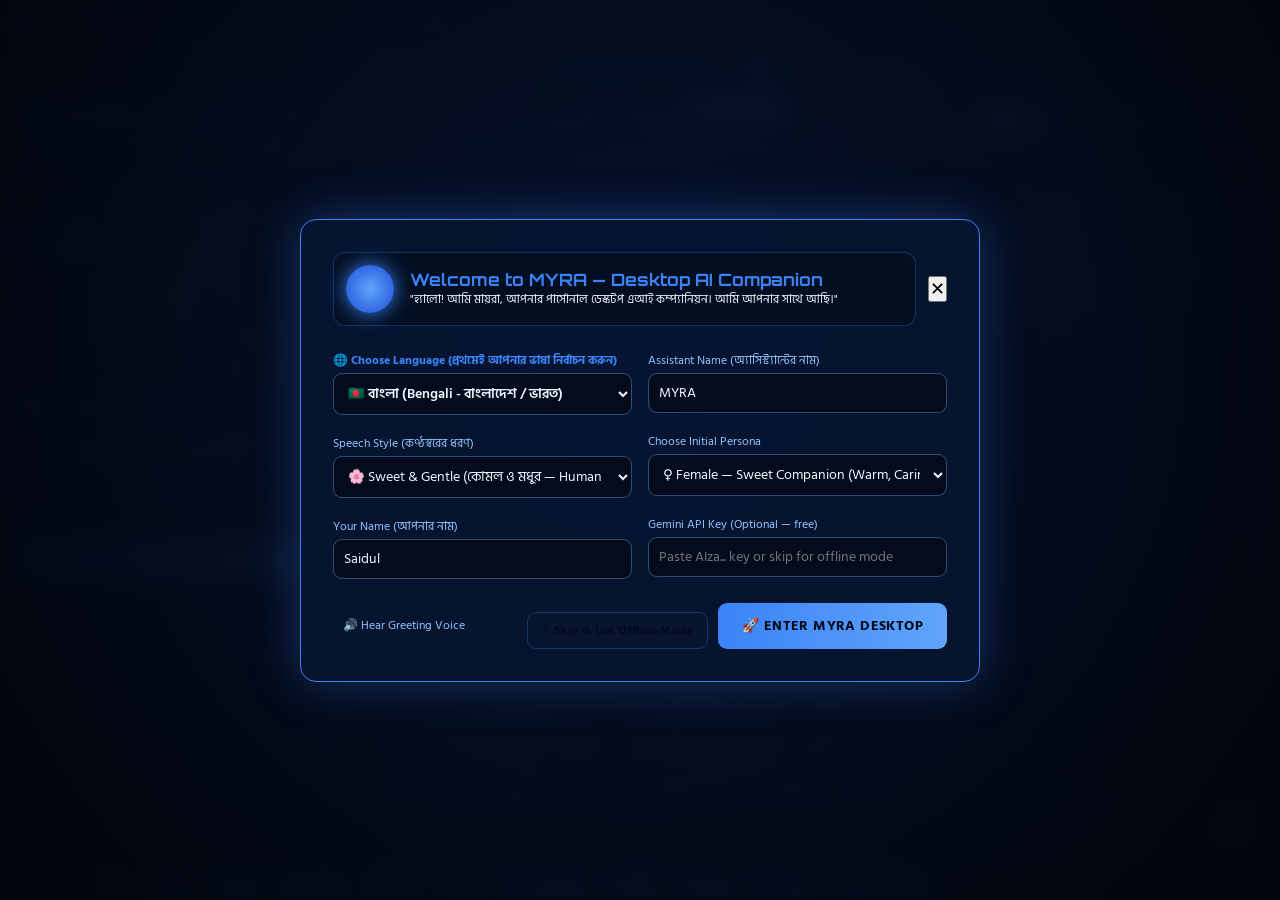
==== commit eea913cc: "Merge main into Core 2.0 integration Preserve MAIN's expanded web UI/features while integrating the " ====
--- a/MYRA-Preview.html
+++ b/MYRA-Preview.html
@@ -56,6 +56,21 @@
   --text:#fff1f2;
   --muted:#d19aa0;
   --glow:0 0 20px rgba(248,113,113,.36);
+}
+body[data-theme="stonic"]{
+  --bg:#030712;
+  --bg2:#050e26;
+  --panel:rgba(7,18,44,.86);
+  --panel-border:rgba(96,165,250,.32);
+  --input-bg:rgba(3,8,22,.7);
+  --input-border:rgba(147,197,253,.35);
+  --accent:#3b82f6;
+  --accent2:#60a5fa;
+  --accent-rgb:59,130,246;
+  --btn-text:#020b1e;
+  --text:#eff6ff;
+  --muted:#93c5fd;
+  --glow:0 0 24px rgba(59,130,246,.42);
 }
 *{margin:0;padding:0;box-sizing:border-box}
 html,body{height:100%}
@@ -415,6 +430,238 @@
 .input:disabled { opacity: .55; cursor: wait; }
 .btn:disabled { opacity: .55; cursor: wait; }
 
+/* Modals & Dialogs */
+.modal-backdrop {
+  position: fixed; inset: 0; z-index: 300;
+  background: rgba(1, 8, 12, 0.88); backdrop-filter: blur(8px);
+  display: flex; align-items: center; justify-content: center;
+  padding: 16px;
+}
+.modal-box {
+  background: var(--panel); border: 1px solid var(--accent);
+  border-radius: 14px; padding: 24px; max-width: 540px; width: 100%;
+  box-shadow: 0 0 35px rgba(34, 211, 238, 0.25);
+  display: flex; flex-direction: column; gap: 14px;
+  position: relative; animation: modalPop 0.25s ease-out;
+}
+@keyframes modalPop {
+  from { opacity: 0; transform: scale(0.95); }
+  to { opacity: 1; transform: scale(1); }
+}
+.modal-box h2 {
+  font-family: 'Orbitron', sans-serif; font-size: 18px; color: var(--accent); margin: 0;
+  display: flex; align-items: center; gap: 8px;
+}
+.modal-desc {
+  font-size: 13px; color: var(--text); line-height: 1.5; margin: 0;
+}
+.modal-actions {
+  display: flex; gap: 10px; justify-content: flex-end; margin-top: 10px;
+}
+.vh-video {
+  width: 100%; height: 100%; object-fit: cover; border-radius: 8px; position: absolute; inset: 0; z-index: 5;
+}
+.mic-listening {
+  animation: micPulse 1.2s infinite ease-in-out;
+  border-color: #f87171 !important; color: #f87171 !important;
+}
+@keyframes micPulse {
+  0%, 100% { box-shadow: 0 0 4px #f87171; }
+  50% { box-shadow: 0 0 16px #f87171; }
+}
+.update-chip {
+  font-family: 'Orbitron', sans-serif; font-size: 10px; font-weight: 700;
+  background: #f59e0b; color: #02100c; padding: 3px 8px; border-radius: 999px;
+  cursor: pointer; animation: updateFlash 2s infinite;
+}
+@keyframes updateFlash {
+  0%, 100% { opacity: 1; }
+  50% { opacity: 0.6; }
+}
+
+/* Sound Wave Visualizer HUD (Stonic AI Style) */
+.holo-wave-box {
+  display: flex; align-items: center; justify-content: center; gap: 4px;
+  height: 22px; margin-top: 6px; padding: 0 10px;
+}
+.wave-bar {
+  width: 3px; height: 4px; background: var(--accent); border-radius: 2px;
+  transition: height 0.15s ease-in-out;
+}
+.speaking-wave .wave-bar {
+  animation: waveDance 0.8s infinite ease-in-out alternate;
+}
+.speaking-wave .wave-bar:nth-child(2n) { animation-delay: 0.15s; }
+.speaking-wave .wave-bar:nth-child(3n) { animation-delay: 0.3s; }
+.speaking-wave .wave-bar:nth-child(4n) { animation-delay: 0.45s; }
+@keyframes waveDance {
+  0% { height: 4px; opacity: 0.4; }
+  100% { height: 20px; opacity: 1; box-shadow: 0 0 8px var(--accent); }
+}
+
+/* Agent Quick Action Chips */
+.action-chips {
+  display: flex; flex-wrap: wrap; gap: 6px; margin: 8px 0;
+}
+.action-chip {
+  background: rgba(var(--accent-rgb), 0.12); border: 1px solid rgba(var(--accent-rgb), 0.28);
+  color: var(--text); font-size: 11px; padding: 4px 10px; border-radius: 6px;
+  cursor: pointer; transition: all 0.2s ease;
+}
+.action-chip:hover {
+  background: rgba(var(--accent-rgb), 0.25); border-color: var(--accent);
+  box-shadow: 0 0 10px rgba(var(--accent-rgb), 0.3);
+}
+
+/* Reminders List & Badge */
+.reminder-item {
+  display: flex; align-items: center; justify-content: space-between;
+  background: rgba(2, 16, 12, 0.5); border: 1px solid var(--panel-border);
+  padding: 8px 12px; border-radius: 8px; margin-bottom: 6px; font-size: 12px;
+}
+.reminder-text { font-weight: 500; }
+.reminder-due { color: var(--accent); font-size: 11px; }
+
+/* Deep Space Floating Starfield */
+.starfield-canvas {
+  position: fixed; inset: 0; pointer-events: none; z-index: -1;
+  width: 100vw; height: 100vh;
+}
+
+/* Live Mic Meter (Speech Feedback HUD) */
+.mic-wave-meter {
+  display: flex; align-items: center; gap: 3px; height: 16px;
+  background: rgba(2, 8, 18, 0.65); border: 1px solid rgba(var(--accent-rgb), 0.35);
+  border-radius: 999px; padding: 2px 8px; margin-left: 6px;
+}
+.meter-bar {
+  width: 2.5px; height: 4px; background: #34d399; border-radius: 1px;
+  transition: height 0.08s ease;
+}
+.mic-listening .meter-bar {
+  animation: meterDance 0.6s infinite ease-in-out alternate;
+}
+.mic-listening .meter-bar:nth-child(2) { animation-delay: 0.1s; }
+.mic-listening .meter-bar:nth-child(3) { animation-delay: 0.2s; }
+.mic-listening .meter-bar:nth-child(4) { animation-delay: 0.3s; }
+.mic-listening .meter-bar:nth-child(5) { animation-delay: 0.4s; }
+@keyframes meterDance {
+  0% { height: 3px; background: #34d399; }
+  50% { height: 12px; background: var(--accent); }
+  100% { height: 15px; background: #f87171; }
+}
+
+/* Quick Brain Switcher in Header */
+.brain-switch-wrap {
+  display: flex; align-items: center; gap: 6px;
+  background: rgba(var(--accent-rgb), 0.08); border: 1px solid rgba(var(--accent-rgb), 0.25);
+  border-radius: 8px; padding: 2px 8px;
+}
+.brain-switch-select {
+  background: transparent; border: none; color: var(--accent);
+  font-family: 'Orbitron', sans-serif; font-size: 11px; font-weight: 600;
+  cursor: pointer; outline: none;
+}
+.brain-switch-select option {
+  background: var(--bg2); color: var(--text);
+}
+
+/* Cyber Agent Office (Visual Hub Cartoonist Animation) */
+.cyber-office {
+  display: flex; flex-direction: column; width: 100%; height: 100%;
+  background: radial-gradient(circle at 50% 50%, rgba(7, 24, 52, 0.95), rgba(2, 6, 16, 0.98));
+  border-radius: 8px; padding: 12px; overflow: hidden; position: relative;
+}
+.office-hud-top {
+  display: flex; justify-content: space-between; align-items: center;
+  border-bottom: 1px solid rgba(var(--accent-rgb), 0.2); padding-bottom: 6px; margin-bottom: 8px;
+}
+.office-cabins {
+  display: grid; grid-template-columns: repeat(3, 1fr); gap: 10px; height: calc(100% - 30px);
+}
+.cabin-box {
+  background: rgba(4, 16, 36, 0.7); border: 1px solid rgba(var(--accent-rgb), 0.25);
+  border-radius: 8px; padding: 10px; display: flex; flex-direction: column;
+  align-items: center; justify-content: center; position: relative;
+  transition: all 0.3s ease;
+}
+.cabin-box.active-worker {
+  border-color: var(--accent);
+  box-shadow: 0 0 15px rgba(var(--accent-rgb), 0.35);
+}
+.cabin-title {
+  font-size: 11px; font-weight: 700; color: var(--accent); margin-bottom: 6px;
+  display: flex; align-items: center; gap: 4px;
+}
+.agent-character-svg {
+  width: 58px; height: 58px; margin: 4px 0;
+}
+.agent-status-badge {
+  font-size: 9px; padding: 2px 6px; border-radius: 4px; font-weight: 600;
+  background: rgba(255, 255, 255, 0.08); color: var(--muted);
+}
+.cabin-box.active-worker .agent-status-badge {
+  background: rgba(var(--accent-rgb), 0.25); color: #fff;
+  animation: badgeBlink 1s infinite alternate;
+}
+@keyframes badgeBlink {
+  0% { opacity: 0.7; }
+  100% { opacity: 1; }
+}
+
+/* Cinematic First-Run Onboarding Modal */
+.onboard-backdrop {
+  position: fixed; inset: 0; z-index: 500;
+  background: radial-gradient(circle at 50% 40%, rgba(5, 18, 45, 0.94), rgba(1, 4, 10, 0.98));
+  backdrop-filter: blur(12px);
+  display: flex; align-items: center; justify-content: center; padding: 20px;
+}
+.onboard-card {
+  background: rgba(7, 22, 50, 0.9); border: 1px solid var(--accent);
+  box-shadow: 0 0 50px rgba(var(--accent-rgb), 0.35);
+  border-radius: 16px; max-width: 680px; width: 100%; padding: 32px;
+  display: flex; flex-direction: column; gap: 16px; animation: modalPop 0.3s ease-out;
+}
+.onboard-avatar-hero {
+  display: flex; align-items: center; gap: 16px; padding: 12px;
+  background: rgba(2, 10, 24, 0.6); border: 1px solid rgba(var(--accent-rgb), 0.3);
+  border-radius: 12px;
+}
+.onboard-glow-orb {
+  width: 48px; height: 48px; border-radius: 50%;
+  background: radial-gradient(circle, #60a5fa, #1d4ed8);
+  box-shadow: 0 0 20px #3b82f6; animation: orbBreathe 2s infinite ease-in-out;
+}
+@keyframes orbBreathe {
+  0%, 100% { transform: scale(0.95); box-shadow: 0 0 15px #3b82f6; }
+  50% { transform: scale(1.08); box-shadow: 0 0 30px #60a5fa; }
+}
+.onboard-steps {
+  display: grid; grid-template-columns: 1fr 1fr; gap: 16px;
+}
+@media (max-width: 640px) {
+  .onboard-steps { grid-template-columns: 1fr; }
+}
+
+/* Phone / Mobile Link QR Modal */
+.qr-modal-box {
+  background: rgba(6, 20, 46, 0.96); border: 1px solid var(--accent);
+  box-shadow: 0 0 40px rgba(var(--accent-rgb), 0.35);
+  border-radius: 14px; max-width: 480px; width: 100%; padding: 24px;
+  display: flex; flex-direction: column; align-items: center; text-align: center; gap: 14px;
+  animation: modalPop 0.25s ease-out;
+}
+.qr-container {
+  background: #ffffff; padding: 12px; border-radius: 12px;
+  display: inline-flex; align-items: center; justify-content: center;
+  box-shadow: 0 0 20px rgba(0,0,0,0.5); min-width: 180px; min-height: 180px;
+}
+.mobile-url-chip {
+  background: rgba(var(--accent-rgb), 0.12); border: 1px solid rgba(var(--accent-rgb), 0.3);
+  padding: 8px 14px; border-radius: 8px; font-family: monospace; font-size: 13px;
+  color: var(--accent); width: 100%; word-break: break-all; user-select: all;
+}
+
 </style>
 <script>
 /**
@@ -425,8 +672,12 @@
 !function(t,e){"object"==typeof exports&&"undefined"!=typeof module?e(exports):"function"==typeof define&&define.amd?define(["exports"],e):e((t="undefined"!=typeof globalThis?globalThis:t||self).THREE={})}(this,(function(t){"use strict";const e="128",n=100,i=300,r=301,s=302,a=303,o=304,l=306,c=307,h=1e3,u=1001,d=1002,p=1003,m=1004,f=1005,g=1006,v=1007,y=1008,x=1009,_=1012,w=1014,b=1015,M=1016,S=1020,T=1022,E=1023,A=1026,L=1027,R=33776,C=33777,P=33778,D=33779,I=35840,N=35841,B=35842,z=35843,F=37492,O=37496,H=2300,G=2301,U=2302,k=2400,V=2401,W=2402,j=2500,q=2501,X=3e3,Y=3001,Z=3007,J=3002,Q=3004,K=3005,$=3006,tt=7680,et=35044,nt=35048,it="300 es";class rt{addEventListener(t,e){void 0===this._listeners&&(this._listeners={});const n=this._listeners;void 0===n[t]&&(n[t]=[]),-1===n[t].indexOf(e)&&n[t].push(e)}hasEventListener(t,e){if(void 0===this._listeners)return!1;const n=this._listeners;return void 0!==n[t]&&-1!==n[t].indexOf(e)}removeEventListener(t,e){if(void 0===this._listeners)return;const n=this._listeners[t];if(void 0!==n){const t=n.indexOf(e);-1!==t&&n.splice(t,1)}}dispatchEvent(t){if(void 0===this._listeners)return;const e=this._listeners[t.type];if(void 0!==e){t.target=this;const n=e.slice(0);for(let e=0,i=n.length;e<i;e++)n[e].call(this,t);t.target=null}}}const st=[];for(let t=0;t<256;t++)st[t]=(t<16?"0":"")+t.toString(16);let at=1234567;const ot=Math.PI/180,lt=180/Math.PI;function ct(){const t=4294967295*Math.random()|0,e=4294967295*Math.random()|0,n=4294967295*Math.random()|0,i=4294967295*Math.random()|0;return(st[255&t]+st[t>>8&255]+st[t>>16&255]+st[t>>24&255]+"-"+st[255&e]+st[e>>8&255]+"-"+st[e>>16&15|64]+st[e>>24&255]+"-"+st[63&n|128]+st[n>>8&255]+"-"+st[n>>16&255]+st[n>>24&255]+st[255&i]+st[i>>8&255]+st[i>>16&255]+st[i>>24&255]).toUpperCase()}function ht(t,e,n){return Math.max(e,Math.min(n,t))}function ut(t,e){return(t%e+e)%e}function dt(t,e,n){return(1-n)*t+n*e}function pt(t){return 0==(t&t-1)&&0!==t}function mt(t){return Math.pow(2,Math.ceil(Math.log(t)/Math.LN2))}function ft(t){return Math.pow(2,Math.floor(Math.log(t)/Math.LN2))}var gt=Object.freeze({__proto__:null,DEG2RAD:ot,RAD2DEG:lt,generateUUID:ct,clamp:ht,euclideanModulo:ut,mapLinear:function(t,e,n,i,r){return i+(t-e)*(r-i)/(n-e)},inverseLerp:function(t,e,n){return t!==e?(n-t)/(e-t):0},lerp:dt,damp:function(t,e,n,i){return dt(t,e,1-Math.exp(-n*i))},pingpong:function(t,e=1){return e-Math.abs(ut(t,2*e)-e)},smoothstep:function(t,e,n){return t<=e?0:t>=n?1:(t=(t-e)/(n-e))*t*(3-2*t)},smootherstep:function(t,e,n){return t<=e?0:t>=n?1:(t=(t-e)/(n-e))*t*t*(t*(6*t-15)+10)},randInt:function(t,e){return t+Math.floor(Math.random()*(e-t+1))},randFloat:function(t,e){return t+Math.random()*(e-t)},randFloatSpread:function(t){return t*(.5-Math.random())},seededRandom:function(t){return void 0!==t&&(at=t%2147483647),at=16807*at%2147483647,(at-1)/2147483646},degToRad:function(t){return t*ot},radToDeg:function(t){return t*lt},isPowerOfTwo:pt,ceilPowerOfTwo:mt,floorPowerOfTwo:ft,setQuaternionFromProperEuler:function(t,e,n,i,r){const s=Math.cos,a=Math.sin,o=s(n/2),l=a(n/2),c=s((e+i)/2),h=a((e+i)/2),u=s((e-i)/2),d=a((e-i)/2),p=s((i-e)/2),m=a((i-e)/2);switch(r){case"XYX":t.set(o*h,l*u,l*d,o*c);break;case"YZY":t.set(l*d,o*h,l*u,o*c);break;case"ZXZ":t.set(l*u,l*d,o*h,o*c);break;case"XZX":t.set(o*h,l*m,l*p,o*c);break;case"YXY":t.set(l*p,o*h,l*m,o*c);break;case"ZYZ":t.set(l*m,l*p,o*h,o*c);break;default:console.warn("THREE.MathUtils: .setQuaternionFromProperEuler() encountered an unknown order: "+r)}}});class vt{constructor(t=0,e=0){this.x=t,this.y=e}get width(){return this.x}set width(t){this.x=t}get height(){return this.y}set height(t){this.y=t}set(t,e){return this.x=t,this.y=e,this}setScalar(t){return this.x=t,this.y=t,this}setX(t){return this.x=t,this}setY(t){return this.y=t,this}setComponent(t,e){switch(t){case 0:this.x=e;break;case 1:this.y=e;break;default:throw new Error("index is out of range: "+t)}return this}getComponent(t){switch(t){case 0:return this.x;case 1:return this.y;default:throw new Error("index is out of range: "+t)}}clone(){return new this.constructor(this.x,this.y)}copy(t){return this.x=t.x,this.y=t.y,this}add(t,e){return void 0!==e?(console.warn("THREE.Vector2: .add() now only accepts one argument. Use .addVectors( a, b ) instead."),this.addVectors(t,e)):(this.x+=t.x,this.y+=t.y,this)}addScalar(t){return this.x+=t,this.y+=t,this}addVectors(t,e){return this.x=t.x+e.x,this.y=t.y+e.y,this}addScaledVector(t,e){return this.x+=t.x*e,this.y+=t.y*e,this}sub(t,e){return void 0!==e?(console.warn("THREE.Vector2: .sub() now only accepts one argument. Use .subVectors( a, b ) instead."),this.subVectors(t,e)):(this.x-=t.x,this.y-=t.y,this)}subScalar(t){return this.x-=t,this.y-=t,this}subVectors(t,e){return this.x=t.x-e.x,this.y=t.y-e.y,this}multiply(t){return this.x*=t.x,this.y*=t.y,this}multiplyScalar(t){return this.x*=t,this.y*=t,this}divide(t){return this.x/=t.x,this.y/=t.y,this}divideScalar(t){return this.multiplyScalar(1/t)}applyMatrix3(t){const e=this.x,n=this.y,i=t.elements;return this.x=i[0]*e+i[3]*n+i[6],this.y=i[1]*e+i[4]*n+i[7],this}min(t){return this.x=Math.min(this.x,t.x),this.y=Math.min(this.y,t.y),this}max(t){return this.x=Math.max(this.x,t.x),this.y=Math.max(this.y,t.y),this}clamp(t,e){return this.x=Math.max(t.x,Math.min(e.x,this.x)),this.y=Math.max(t.y,Math.min(e.y,this.y)),this}clampScalar(t,e){return this.x=Math.max(t,Math.min(e,this.x)),this.y=Math.max(t,Math.min(e,this.y)),this}clampLength(t,e){const n=this.length();return this.divideScalar(n||1).multiplyScalar(Math.max(t,Math.min(e,n)))}floor(){return this.x=Math.floor(this.x),this.y=Math.floor(this.y),this}ceil(){return this.x=Math.ceil(this.x),this.y=Math.ceil(this.y),this}round(){return this.x=Math.round(this.x),this.y=Math.round(this.y),this}roundToZero(){return this.x=this.x<0?Math.ceil(this.x):Math.floor(this.x),this.y=this.y<0?Math.ceil(this.y):Math.floor(this.y),this}negate(){return this.x=-this.x,this.y=-this.y,this}dot(t){return this.x*t.x+this.y*t.y}cross(t){return this.x*t.y-this.y*t.x}lengthSq(){return this.x*this.x+this.y*this.y}length(){return Math.sqrt(this.x*this.x+this.y*this.y)}manhattanLength(){return Math.abs(this.x)+Math.abs(this.y)}normalize(){return this.divideScalar(this.length()||1)}angle(){return Math.atan2(-this.y,-this.x)+Math.PI}distanceTo(t){return Math.sqrt(this.distanceToSquared(t))}distanceToSquared(t){const e=this.x-t.x,n=this.y-t.y;return e*e+n*n}manhattanDistanceTo(t){return Math.abs(this.x-t.x)+Math.abs(this.y-t.y)}setLength(t){return this.normalize().multiplyScalar(t)}lerp(t,e){return this.x+=(t.x-this.x)*e,this.y+=(t.y-this.y)*e,this}lerpVectors(t,e,n){return this.x=t.x+(e.x-t.x)*n,this.y=t.y+(e.y-t.y)*n,this}equals(t){return t.x===this.x&&t.y===this.y}fromArray(t,e=0){return this.x=t[e],this.y=t[e+1],this}toArray(t=[],e=0){return t[e]=this.x,t[e+1]=this.y,t}fromBufferAttribute(t,e,n){return void 0!==n&&console.warn("THREE.Vector2: offset has been removed from .fromBufferAttribute()."),this.x=t.getX(e),this.y=t.getY(e),this}rotateAround(t,e){const n=Math.cos(e),i=Math.sin(e),r=this.x-t.x,s=this.y-t.y;return this.x=r*n-s*i+t.x,this.y=r*i+s*n+t.y,this}random(){return this.x=Math.random(),this.y=Math.random(),this}}vt.prototype.isVector2=!0;class yt{constructor(){this.elements=[1,0,0,0,1,0,0,0,1],arguments.length>0&&console.error("THREE.Matrix3: the constructor no longer reads arguments. use .set() instead.")}set(t,e,n,i,r,s,a,o,l){const c=this.elements;return c[0]=t,c[1]=i,c[2]=a,c[3]=e,c[4]=r,c[5]=o,c[6]=n,c[7]=s,c[8]=l,this}identity(){return this.set(1,0,0,0,1,0,0,0,1),this}copy(t){const e=this.elements,n=t.elements;return e[0]=n[0],e[1]=n[1],e[2]=n[2],e[3]=n[3],e[4]=n[4],e[5]=n[5],e[6]=n[6],e[7]=n[7],e[8]=n[8],this}extractBasis(t,e,n){return t.setFromMatrix3Column(this,0),e.setFromMatrix3Column(this,1),n.setFromMatrix3Column(this,2),this}setFromMatrix4(t){const e=t.elements;return this.set(e[0],e[4],e[8],e[1],e[5],e[9],e[2],e[6],e[10]),this}multiply(t){return this.multiplyMatrices(this,t)}premultiply(t){return this.multiplyMatrices(t,this)}multiplyMatrices(t,e){const n=t.elements,i=e.elements,r=this.elements,s=n[0],a=n[3],o=n[6],l=n[1],c=n[4],h=n[7],u=n[2],d=n[5],p=n[8],m=i[0],f=i[3],g=i[6],v=i[1],y=i[4],x=i[7],_=i[2],w=i[5],b=i[8];return r[0]=s*m+a*v+o*_,r[3]=s*f+a*y+o*w,r[6]=s*g+a*x+o*b,r[1]=l*m+c*v+h*_,r[4]=l*f+c*y+h*w,r[7]=l*g+c*x+h*b,r[2]=u*m+d*v+p*_,r[5]=u*f+d*y+p*w,r[8]=u*g+d*x+p*b,this}multiplyScalar(t){const e=this.elements;return e[0]*=t,e[3]*=t,e[6]*=t,e[1]*=t,e[4]*=t,e[7]*=t,e[2]*=t,e[5]*=t,e[8]*=t,this}determinant(){const t=this.elements,e=t[0],n=t[1],i=t[2],r=t[3],s=t[4],a=t[5],o=t[6],l=t[7],c=t[8];return e*s*c-e*a*l-n*r*c+n*a*o+i*r*l-i*s*o}invert(){const t=this.elements,e=t[0],n=t[1],i=t[2],r=t[3],s=t[4],a=t[5],o=t[6],l=t[7],c=t[8],h=c*s-a*l,u=a*o-c*r,d=l*r-s*o,p=e*h+n*u+i*d;if(0===p)return this.set(0,0,0,0,0,0,0,0,0);const m=1/p;return t[0]=h*m,t[1]=(i*l-c*n)*m,t[2]=(a*n-i*s)*m,t[3]=u*m,t[4]=(c*e-i*o)*m,t[5]=(i*r-a*e)*m,t[6]=d*m,t[7]=(n*o-l*e)*m,t[8]=(s*e-n*r)*m,this}transpose(){let t;const e=this.elements;return t=e[1],e[1]=e[3],e[3]=t,t=e[2],e[2]=e[6],e[6]=t,t=e[5],e[5]=e[7],e[7]=t,this}getNormalMatrix(t){return this.setFromMatrix4(t).invert().transpose()}transposeIntoArray(t){const e=this.elements;return t[0]=e[0],t[1]=e[3],t[2]=e[6],t[3]=e[1],t[4]=e[4],t[5]=e[7],t[6]=e[2],t[7]=e[5],t[8]=e[8],this}setUvTransform(t,e,n,i,r,s,a){const o=Math.cos(r),l=Math.sin(r);return this.set(n*o,n*l,-n*(o*s+l*a)+s+t,-i*l,i*o,-i*(-l*s+o*a)+a+e,0,0,1),this}scale(t,e){const n=this.elements;return n[0]*=t,n[3]*=t,n[6]*=t,n[1]*=e,n[4]*=e,n[7]*=e,this}rotate(t){const e=Math.cos(t),n=Math.sin(t),i=this.elements,r=i[0],s=i[3],a=i[6],o=i[1],l=i[4],c=i[7];return i[0]=e*r+n*o,i[3]=e*s+n*l,i[6]=e*a+n*c,i[1]=-n*r+e*o,i[4]=-n*s+e*l,i[7]=-n*a+e*c,this}translate(t,e){const n=this.elements;return n[0]+=t*n[2],n[3]+=t*n[5],n[6]+=t*n[8],n[1]+=e*n[2],n[4]+=e*n[5],n[7]+=e*n[8],this}equals(t){const e=this.elements,n=t.elements;for(let t=0;t<9;t++)if(e[t]!==n[t])return!1;return!0}fromArray(t,e=0){for(let n=0;n<9;n++)this.elements[n]=t[n+e];return this}toArray(t=[],e=0){const n=this.elements;return t[e]=n[0],t[e+1]=n[1],t[e+2]=n[2],t[e+3]=n[3],t[e+4]=n[4],t[e+5]=n[5],t[e+6]=n[6],t[e+7]=n[7],t[e+8]=n[8],t}clone(){return(new this.constructor).fromArray(this.elements)}}let xt;yt.prototype.isMatrix3=!0;class _t{static getDataURL(t){if(/^data:/i.test(t.src))return t.src;if("undefined"==typeof HTMLCanvasElement)return t.src;let e;if(t instanceof HTMLCanvasElement)e=t;else{void 0===xt&&(xt=document.createElementNS("http://www.w3.org/1999/xhtml","canvas")),xt.width=t.width,xt.height=t.height;const n=xt.getContext("2d");t instanceof ImageData?n.putImageData(t,0,0):n.drawImage(t,0,0,t.width,t.height),e=xt}return e.width>2048||e.height>2048?(console.warn("THREE.ImageUtils.getDataURL: Image converted to jpg for performance reasons",t),e.toDataURL("image/jpeg",.6)):e.toDataURL("image/png")}}let wt=0;class bt extends rt{constructor(t=bt.DEFAULT_IMAGE,e=bt.DEFAULT_MAPPING,n=1001,i=1001,r=1006,s=1008,a=1023,o=1009,l=1,c=3e3){super(),Object.defineProperty(this,"id",{value:wt++}),this.uuid=ct(),this.name="",this.image=t,this.mipmaps=[],this.mapping=e,this.wrapS=n,this.wrapT=i,this.magFilter=r,this.minFilter=s,this.anisotropy=l,this.format=a,this.internalFormat=null,this.type=o,this.offset=new vt(0,0),this.repeat=new vt(1,1),this.center=new vt(0,0),this.rotation=0,this.matrixAutoUpdate=!0,this.matrix=new yt,this.generateMipmaps=!0,this.premultiplyAlpha=!1,this.flipY=!0,this.unpackAlignment=4,this.encoding=c,this.version=0,this.onUpdate=null}updateMatrix(){this.matrix.setUvTransform(this.offset.x,this.offset.y,this.repeat.x,this.repeat.y,this.rotation,this.center.x,this.center.y)}clone(){return(new this.constructor).copy(this)}copy(t){return this.name=t.name,this.image=t.image,this.mipmaps=t.mipmaps.slice(0),this.mapping=t.mapping,this.wrapS=t.wrapS,this.wrapT=t.wrapT,this.magFilter=t.magFilter,this.minFilter=t.minFilter,this.anisotropy=t.anisotropy,this.format=t.format,this.internalFormat=t.internalFormat,this.type=t.type,this.offset.copy(t.offset),this.repeat.copy(t.repeat),this.center.copy(t.center),this.rotation=t.rotation,this.matrixAutoUpdate=t.matrixAutoUpdate,this.matrix.copy(t.matrix),this.generateMipmaps=t.generateMipmaps,this.premultiplyAlpha=t.premultiplyAlpha,this.flipY=t.flipY,this.unpackAlignment=t.unpackAlignment,this.encoding=t.encoding,this}toJSON(t){const e=void 0===t||"string"==typeof t;if(!e&&void 0!==t.textures[this.uuid])return t.textures[this.uuid];const n={metadata:{version:4.5,type:"Texture",generator:"Texture.toJSON"},uuid:this.uuid,name:this.name,mapping:this.mapping,repeat:[this.repeat.x,this.repeat.y],offset:[this.offset.x,this.offset.y],center:[this.center.x,this.center.y],rotation:this.rotation,wrap:[this.wrapS,this.wrapT],format:this.format,type:this.type,encoding:this.encoding,minFilter:this.minFilter,magFilter:this.magFilter,anisotropy:this.anisotropy,flipY:this.flipY,premultiplyAlpha:this.premultiplyAlpha,unpackAlignment:this.unpackAlignment};if(void 0!==this.image){const i=this.image;if(void 0===i.uuid&&(i.uuid=ct()),!e&&void 0===t.images[i.uuid]){let e;if(Array.isArray(i)){e=[];for(let t=0,n=i.length;t<n;t++)i[t].isDataTexture?e.push(Mt(i[t].image)):e.push(Mt(i[t]))}else e=Mt(i);t.images[i.uuid]={uuid:i.uuid,url:e}}n.image=i.uuid}return e||(t.textures[this.uuid]=n),n}dispose(){this.dispatchEvent({type:"dispose"})}transformUv(t){if(this.mapping!==i)return t;if(t.applyMatrix3(this.matrix),t.x<0||t.x>1)switch(this.wrapS){case h:t.x=t.x-Math.floor(t.x);break;case u:t.x=t.x<0?0:1;break;case d:1===Math.abs(Math.floor(t.x)%2)?t.x=Math.ceil(t.x)-t.x:t.x=t.x-Math.floor(t.x)}if(t.y<0||t.y>1)switch(this.wrapT){case h:t.y=t.y-Math.floor(t.y);break;case u:t.y=t.y<0?0:1;break;case d:1===Math.abs(Math.floor(t.y)%2)?t.y=Math.ceil(t.y)-t.y:t.y=t.y-Math.floor(t.y)}return this.flipY&&(t.y=1-t.y),t}set needsUpdate(t){!0===t&&this.version++}}function Mt(t){return"undefined"!=typeof HTMLImageElement&&t instanceof HTMLImageElement||"undefined"!=typeof HTMLCanvasElement&&t instanceof HTMLCanvasElement||"undefined"!=typeof ImageBitmap&&t instanceof ImageBitmap?_t.getDataURL(t):t.data?{data:Array.prototype.slice.call(t.data),width:t.width,height:t.height,type:t.data.constructor.name}:(console.warn("THREE.Texture: Unable to serialize Texture."),{})}bt.DEFAULT_IMAGE=void 0,bt.DEFAULT_MAPPING=i,bt.prototype.isTexture=!0;class St{constructor(t=0,e=0,n=0,i=1){this.x=t,this.y=e,this.z=n,this.w=i}get width(){return this.z}set width(t){this.z=t}get height(){return this.w}set height(t){this.w=t}set(t,e,n,i){return this.x=t,this.y=e,this.z=n,this.w=i,this}setScalar(t){return this.x=t,this.y=t,this.z=t,this.w=t,this}setX(t){return this.x=t,this}setY(t){return this.y=t,this}setZ(t){return this.z=t,this}setW(t){return this.w=t,this}setComponent(t,e){switch(t){case 0:this.x=e;break;case 1:this.y=e;break;case 2:this.z=e;break;case 3:this.w=e;break;default:throw new Error("index is out of range: "+t)}return this}getComponent(t){switch(t){case 0:return this.x;case 1:return this.y;case 2:return this.z;case 3:return this.w;default:throw new Error("index is out of range: "+t)}}clone(){return new this.constructor(this.x,this.y,this.z,this.w)}copy(t){return this.x=t.x,this.y=t.y,this.z=t.z,this.w=void 0!==t.w?t.w:1,this}add(t,e){return void 0!==e?(console.warn("THREE.Vector4: .add() now only accepts one argument. Use .addVectors( a, b ) instead."),this.addVectors(t,e)):(this.x+=t.x,this.y+=t.y,this.z+=t.z,this.w+=t.w,this)}addScalar(t){return this.x+=t,this.y+=t,this.z+=t,this.w+=t,this}addVectors(t,e){return this.x=t.x+e.x,this.y=t.y+e.y,this.z=t.z+e.z,this.w=t.w+e.w,this}addScaledVector(t,e){return this.x+=t.x*e,this.y+=t.y*e,this.z+=t.z*e,this.w+=t.w*e,this}sub(t,e){return void 0!==e?(console.warn("THREE.Vector4: .sub() now only accepts one argument. Use .subVectors( a, b ) instead."),this.subVectors(t,e)):(this.x-=t.x,this.y-=t.y,this.z-=t.z,this.w-=t.w,this)}subScalar(t){return this.x-=t,this.y-=t,this.z-=t,this.w-=t,this}subVectors(t,e){return this.x=t.x-e.x,this.y=t.y-e.y,this.z=t.z-e.z,this.w=t.w-e.w,this}multiply(t){return this.x*=t.x,this.y*=t.y,this.z*=t.z,this.w*=t.w,this}multiplyScalar(t){return this.x*=t,this.y*=t,this.z*=t,this.w*=t,this}applyMatrix4(t){const e=this.x,n=this.y,i=this.z,r=this.w,s=t.elements;return this.x=s[0]*e+s[4]*n+s[8]*i+s[12]*r,this.y=s[1]*e+s[5]*n+s[9]*i+s[13]*r,this.z=s[2]*e+s[6]*n+s[10]*i+s[14]*r,this.w=s[3]*e+s[7]*n+s[11]*i+s[15]*r,this}divideScalar(t){return this.multiplyScalar(1/t)}setAxisAngleFromQuaternion(t){this.w=2*Math.acos(t.w);const e=Math.sqrt(1-t.w*t.w);return e<1e-4?(this.x=1,this.y=0,this.z=0):(this.x=t.x/e,this.y=t.y/e,this.z=t.z/e),this}setAxisAngleFromRotationMatrix(t){let e,n,i,r;const s=.01,a=.1,o=t.elements,l=o[0],c=o[4],h=o[8],u=o[1],d=o[5],p=o[9],m=o[2],f=o[6],g=o[10];if(Math.abs(c-u)<s&&Math.abs(h-m)<s&&Math.abs(p-f)<s){if(Math.abs(c+u)<a&&Math.abs(h+m)<a&&Math.abs(p+f)<a&&Math.abs(l+d+g-3)<a)return this.set(1,0,0,0),this;e=Math.PI;const t=(l+1)/2,o=(d+1)/2,v=(g+1)/2,y=(c+u)/4,x=(h+m)/4,_=(p+f)/4;return t>o&&t>v?t<s?(n=0,i=.707106781,r=.707106781):(n=Math.sqrt(t),i=y/n,r=x/n):o>v?o<s?(n=.707106781,i=0,r=.707106781):(i=Math.sqrt(o),n=y/i,r=_/i):v<s?(n=.707106781,i=.707106781,r=0):(r=Math.sqrt(v),n=x/r,i=_/r),this.set(n,i,r,e),this}let v=Math.sqrt((f-p)*(f-p)+(h-m)*(h-m)+(u-c)*(u-c));return Math.abs(v)<.001&&(v=1),this.x=(f-p)/v,this.y=(h-m)/v,this.z=(u-c)/v,this.w=Math.acos((l+d+g-1)/2),this}min(t){return this.x=Math.min(this.x,t.x),this.y=Math.min(this.y,t.y),this.z=Math.min(this.z,t.z),this.w=Math.min(this.w,t.w),this}max(t){return this.x=Math.max(this.x,t.x),this.y=Math.max(this.y,t.y),this.z=Math.max(this.z,t.z),this.w=Math.max(this.w,t.w),this}clamp(t,e){return this.x=Math.max(t.x,Math.min(e.x,this.x)),this.y=Math.max(t.y,Math.min(e.y,this.y)),this.z=Math.max(t.z,Math.min(e.z,this.z)),this.w=Math.max(t.w,Math.min(e.w,this.w)),this}clampScalar(t,e){return this.x=Math.max(t,Math.min(e,this.x)),this.y=Math.max(t,Math.min(e,this.y)),this.z=Math.max(t,Math.min(e,this.z)),this.w=Math.max(t,Math.min(e,this.w)),this}clampLength(t,e){const n=this.length();return this.divideScalar(n||1).multiplyScalar(Math.max(t,Math.min(e,n)))}floor(){return this.x=Math.floor(this.x),this.y=Math.floor(this.y),this.z=Math.floor(this.z),this.w=Math.floor(this.w),this}ceil(){return this.x=Math.ceil(this.x),this.y=Math.ceil(this.y),this.z=Math.ceil(this.z),this.w=Math.ceil(this.w),this}round(){return this.x=Math.round(this.x),this.y=Math.round(this.y),this.z=Math.round(this.z),this.w=Math.round(this.w),this}roundToZero(){return this.x=this.x<0?Math.ceil(this.x):Math.floor(this.x),this.y=this.y<0?Math.ceil(this.y):Math.floor(this.y),this.z=this.z<0?Math.ceil(this.z):Math.floor(this.z),this.w=this.w<0?Math.ceil(this.w):Math.floor(this.w),this}negate(){return this.x=-this.x,this.y=-this.y,this.z=-this.z,this.w=-this.w,this}dot(t){return this.x*t.x+this.y*t.y+this.z*t.z+this.w*t.w}lengthSq(){return this.x*this.x+this.y*this.y+this.z*this.z+this.w*this.w}length(){return Math.sqrt(this.x*this.x+this.y*this.y+this.z*this.z+this.w*this.w)}manhattanLength(){return Math.abs(this.x)+Math.abs(this.y)+Math.abs(this.z)+Math.abs(this.w)}normalize(){return this.divideScalar(this.length()||1)}setLength(t){return this.normalize().multiplyScalar(t)}lerp(t,e){return this.x+=(t.x-this.x)*e,this.y+=(t.y-this.y)*e,this.z+=(t.z-this.z)*e,this.w+=(t.w-this.w)*e,this}lerpVectors(t,e,n){return this.x=t.x+(e.x-t.x)*n,this.y=t.y+(e.y-t.y)*n,this.z=t.z+(e.z-t.z)*n,this.w=t.w+(e.w-t.w)*n,this}equals(t){return t.x===this.x&&t.y===this.y&&t.z===this.z&&t.w===this.w}fromArray(t,e=0){return this.x=t[e],this.y=t[e+1],this.z=t[e+2],this.w=t[e+3],this}toArray(t=[],e=0){return t[e]=this.x,t[e+1]=this.y,t[e+2]=this.z,t[e+3]=this.w,t}fromBufferAttribute(t,e,n){return void 0!==n&&console.warn("THREE.Vector4: offset has been removed from .fromBufferAttribute()."),this.x=t.getX(e),this.y=t.getY(e),this.z=t.getZ(e),this.w=t.getW(e),this}random(){return this.x=Math.random(),this.y=Math.random(),this.z=Math.random(),this.w=Math.random(),this}}St.prototype.isVector4=!0;class Tt extends rt{constructor(t,e,n){super(),this.width=t,this.height=e,this.depth=1,this.scissor=new St(0,0,t,e),this.scissorTest=!1,this.viewport=new St(0,0,t,e),n=n||{},this.texture=new bt(void 0,n.mapping,n.wrapS,n.wrapT,n.magFilter,n.minFilter,n.format,n.type,n.anisotropy,n.encoding),this.texture.image={},this.texture.image.width=t,this.texture.image.height=e,this.texture.image.depth=1,this.texture.generateMipmaps=void 0!==n.generateMipmaps&&n.generateMipmaps,this.texture.minFilter=void 0!==n.minFilter?n.minFilter:g,this.depthBuffer=void 0===n.depthBuffer||n.depthBuffer,this.stencilBuffer=void 0!==n.stencilBuffer&&n.stencilBuffer,this.depthTexture=void 0!==n.depthTexture?n.depthTexture:null}setTexture(t){t.image={width:this.width,height:this.height,depth:this.depth},this.texture=t}setSize(t,e,n=1){this.width===t&&this.height===e&&this.depth===n||(this.width=t,this.height=e,this.depth=n,this.texture.image.width=t,this.texture.image.height=e,this.texture.image.depth=n,this.dispose()),this.viewport.set(0,0,t,e),this.scissor.set(0,0,t,e)}clone(){return(new this.constructor).copy(this)}copy(t){return this.width=t.width,this.height=t.height,this.depth=t.depth,this.viewport.copy(t.viewport),this.texture=t.texture.clone(),this.depthBuffer=t.depthBuffer,this.stencilBuffer=t.stencilBuffer,this.depthTexture=t.depthTexture,this}dispose(){this.dispatchEvent({type:"dispose"})}}Tt.prototype.isWebGLRenderTarget=!0;class Et extends Tt{constructor(t,e,n){super(t,e,n),this.samples=4}copy(t){return super.copy.call(this,t),this.samples=t.samples,this}}Et.prototype.isWebGLMultisampleRenderTarget=!0;class At{constructor(t=0,e=0,n=0,i=1){this._x=t,this._y=e,this._z=n,this._w=i}static slerp(t,e,n,i){return console.warn("THREE.Quaternion: Static .slerp() has been deprecated. Use qm.slerpQuaternions( qa, qb, t ) instead."),n.slerpQuaternions(t,e,i)}static slerpFlat(t,e,n,i,r,s,a){let o=n[i+0],l=n[i+1],c=n[i+2],h=n[i+3];const u=r[s+0],d=r[s+1],p=r[s+2],m=r[s+3];if(0===a)return t[e+0]=o,t[e+1]=l,t[e+2]=c,void(t[e+3]=h);if(1===a)return t[e+0]=u,t[e+1]=d,t[e+2]=p,void(t[e+3]=m);if(h!==m||o!==u||l!==d||c!==p){let t=1-a;const e=o*u+l*d+c*p+h*m,n=e>=0?1:-1,i=1-e*e;if(i>Number.EPSILON){const r=Math.sqrt(i),s=Math.atan2(r,e*n);t=Math.sin(t*s)/r,a=Math.sin(a*s)/r}const r=a*n;if(o=o*t+u*r,l=l*t+d*r,c=c*t+p*r,h=h*t+m*r,t===1-a){const t=1/Math.sqrt(o*o+l*l+c*c+h*h);o*=t,l*=t,c*=t,h*=t}}t[e]=o,t[e+1]=l,t[e+2]=c,t[e+3]=h}static multiplyQuaternionsFlat(t,e,n,i,r,s){const a=n[i],o=n[i+1],l=n[i+2],c=n[i+3],h=r[s],u=r[s+1],d=r[s+2],p=r[s+3];return t[e]=a*p+c*h+o*d-l*u,t[e+1]=o*p+c*u+l*h-a*d,t[e+2]=l*p+c*d+a*u-o*h,t[e+3]=c*p-a*h-o*u-l*d,t}get x(){return this._x}set x(t){this._x=t,this._onChangeCallback()}get y(){return this._y}set y(t){this._y=t,this._onChangeCallback()}get z(){return this._z}set z(t){this._z=t,this._onChangeCallback()}get w(){return this._w}set w(t){this._w=t,this._onChangeCallback()}set(t,e,n,i){return this._x=t,this._y=e,this._z=n,this._w=i,this._onChangeCallback(),this}clone(){return new this.constructor(this._x,this._y,this._z,this._w)}copy(t){return this._x=t.x,this._y=t.y,this._z=t.z,this._w=t.w,this._onChangeCallback(),this}setFromEuler(t,e){if(!t||!t.isEuler)throw new Error("THREE.Quaternion: .setFromEuler() now expects an Euler rotation rather than a Vector3 and order.");const n=t._x,i=t._y,r=t._z,s=t._order,a=Math.cos,o=Math.sin,l=a(n/2),c=a(i/2),h=a(r/2),u=o(n/2),d=o(i/2),p=o(r/2);switch(s){case"XYZ":this._x=u*c*h+l*d*p,this._y=l*d*h-u*c*p,this._z=l*c*p+u*d*h,this._w=l*c*h-u*d*p;break;case"YXZ":this._x=u*c*h+l*d*p,this._y=l*d*h-u*c*p,this._z=l*c*p-u*d*h,this._w=l*c*h+u*d*p;break;case"ZXY":this._x=u*c*h-l*d*p,this._y=l*d*h+u*c*p,this._z=l*c*p+u*d*h,this._w=l*c*h-u*d*p;break;case"ZYX":this._x=u*c*h-l*d*p,this._y=l*d*h+u*c*p,this._z=l*c*p-u*d*h,this._w=l*c*h+u*d*p;break;case"YZX":this._x=u*c*h+l*d*p,this._y=l*d*h+u*c*p,this._z=l*c*p-u*d*h,this._w=l*c*h-u*d*p;break;case"XZY":this._x=u*c*h-l*d*p,this._y=l*d*h-u*c*p,this._z=l*c*p+u*d*h,this._w=l*c*h+u*d*p;break;default:console.warn("THREE.Quaternion: .setFromEuler() encountered an unknown order: "+s)}return!1!==e&&this._onChangeCallback(),this}setFromAxisAngle(t,e){const n=e/2,i=Math.sin(n);return this._x=t.x*i,this._y=t.y*i,this._z=t.z*i,this._w=Math.cos(n),this._onChangeCallback(),this}setFromRotationMatrix(t){const e=t.elements,n=e[0],i=e[4],r=e[8],s=e[1],a=e[5],o=e[9],l=e[2],c=e[6],h=e[10],u=n+a+h;if(u>0){const t=.5/Math.sqrt(u+1);this._w=.25/t,this._x=(c-o)*t,this._y=(r-l)*t,this._z=(s-i)*t}else if(n>a&&n>h){const t=2*Math.sqrt(1+n-a-h);this._w=(c-o)/t,this._x=.25*t,this._y=(i+s)/t,this._z=(r+l)/t}else if(a>h){const t=2*Math.sqrt(1+a-n-h);this._w=(r-l)/t,this._x=(i+s)/t,this._y=.25*t,this._z=(o+c)/t}else{const t=2*Math.sqrt(1+h-n-a);this._w=(s-i)/t,this._x=(r+l)/t,this._y=(o+c)/t,this._z=.25*t}return this._onChangeCallback(),this}setFromUnitVectors(t,e){let n=t.dot(e)+1;return n<Number.EPSILON?(n=0,Math.abs(t.x)>Math.abs(t.z)?(this._x=-t.y,this._y=t.x,this._z=0,this._w=n):(this._x=0,this._y=-t.z,this._z=t.y,this._w=n)):(this._x=t.y*e.z-t.z*e.y,this._y=t.z*e.x-t.x*e.z,this._z=t.x*e.y-t.y*e.x,this._w=n),this.normalize()}angleTo(t){return 2*Math.acos(Math.abs(ht(this.dot(t),-1,1)))}rotateTowards(t,e){const n=this.angleTo(t);if(0===n)return this;const i=Math.min(1,e/n);return this.slerp(t,i),this}identity(){return this.set(0,0,0,1)}invert(){return this.conjugate()}conjugate(){return this._x*=-1,this._y*=-1,this._z*=-1,this._onChangeCallback(),this}dot(t){return this._x*t._x+this._y*t._y+this._z*t._z+this._w*t._w}lengthSq(){return this._x*this._x+this._y*this._y+this._z*this._z+this._w*this._w}length(){return Math.sqrt(this._x*this._x+this._y*this._y+this._z*this._z+this._w*this._w)}normalize(){let t=this.length();return 0===t?(this._x=0,this._y=0,this._z=0,this._w=1):(t=1/t,this._x=this._x*t,this._y=this._y*t,this._z=this._z*t,this._w=this._w*t),this._onChangeCallback(),this}multiply(t,e){return void 0!==e?(console.warn("THREE.Quaternion: .multiply() now only accepts one argument. Use .multiplyQuaternions( a, b ) instead."),this.multiplyQuaternions(t,e)):this.multiplyQuaternions(this,t)}premultiply(t){return this.multiplyQuaternions(t,this)}multiplyQuaternions(t,e){const n=t._x,i=t._y,r=t._z,s=t._w,a=e._x,o=e._y,l=e._z,c=e._w;return this._x=n*c+s*a+i*l-r*o,this._y=i*c+s*o+r*a-n*l,this._z=r*c+s*l+n*o-i*a,this._w=s*c-n*a-i*o-r*l,this._onChangeCallback(),this}slerp(t,e){if(0===e)return this;if(1===e)return this.copy(t);const n=this._x,i=this._y,r=this._z,s=this._w;let a=s*t._w+n*t._x+i*t._y+r*t._z;if(a<0?(this._w=-t._w,this._x=-t._x,this._y=-t._y,this._z=-t._z,a=-a):this.copy(t),a>=1)return this._w=s,this._x=n,this._y=i,this._z=r,this;const o=1-a*a;if(o<=Number.EPSILON){const t=1-e;return this._w=t*s+e*this._w,this._x=t*n+e*this._x,this._y=t*i+e*this._y,this._z=t*r+e*this._z,this.normalize(),this._onChangeCallback(),this}const l=Math.sqrt(o),c=Math.atan2(l,a),h=Math.sin((1-e)*c)/l,u=Math.sin(e*c)/l;return this._w=s*h+this._w*u,this._x=n*h+this._x*u,this._y=i*h+this._y*u,this._z=r*h+this._z*u,this._onChangeCallback(),this}slerpQuaternions(t,e,n){this.copy(t).slerp(e,n)}equals(t){return t._x===this._x&&t._y===this._y&&t._z===this._z&&t._w===this._w}fromArray(t,e=0){return this._x=t[e],this._y=t[e+1],this._z=t[e+2],this._w=t[e+3],this._onChangeCallback(),this}toArray(t=[],e=0){return t[e]=this._x,t[e+1]=this._y,t[e+2]=this._z,t[e+3]=this._w,t}fromBufferAttribute(t,e){return this._x=t.getX(e),this._y=t.getY(e),this._z=t.getZ(e),this._w=t.getW(e),this}_onChange(t){return this._onChangeCallback=t,this}_onChangeCallback(){}}At.prototype.isQuaternion=!0;class Lt{constructor(t=0,e=0,n=0){this.x=t,this.y=e,this.z=n}set(t,e,n){return void 0===n&&(n=this.z),this.x=t,this.y=e,this.z=n,this}setScalar(t){return this.x=t,this.y=t,this.z=t,this}setX(t){return this.x=t,this}setY(t){return this.y=t,this}setZ(t){return this.z=t,this}setComponent(t,e){switch(t){case 0:this.x=e;break;case 1:this.y=e;break;case 2:this.z=e;break;default:throw new Error("index is out of range: "+t)}return this}getComponent(t){switch(t){case 0:return this.x;case 1:return this.y;case 2:return this.z;default:throw new Error("index is out of range: "+t)}}clone(){return new this.constructor(this.x,this.y,this.z)}copy(t){return this.x=t.x,this.y=t.y,this.z=t.z,this}add(t,e){return void 0!==e?(console.warn("THREE.Vector3: .add() now only accepts one argument. Use .addVectors( a, b ) instead."),this.addVectors(t,e)):(this.x+=t.x,this.y+=t.y,this.z+=t.z,this)}addScalar(t){return this.x+=t,this.y+=t,this.z+=t,this}addVectors(t,e){return this.x=t.x+e.x,this.y=t.y+e.y,this.z=t.z+e.z,this}addScaledVector(t,e){return this.x+=t.x*e,this.y+=t.y*e,this.z+=t.z*e,this}sub(t,e){return void 0!==e?(console.warn("THREE.Vector3: .sub() now only accepts one argument. Use .subVectors( a, b ) instead."),this.subVectors(t,e)):(this.x-=t.x,this.y-=t.y,this.z-=t.z,this)}subScalar(t){return this.x-=t,this.y-=t,this.z-=t,this}subVectors(t,e){return this.x=t.x-e.x,this.y=t.y-e.y,this.z=t.z-e.z,this}multiply(t,e){return void 0!==e?(console.warn("THREE.Vector3: .multiply() now only accepts one argument. Use .multiplyVectors( a, b ) instead."),this.multiplyVectors(t,e)):(this.x*=t.x,this.y*=t.y,this.z*=t.z,this)}multiplyScalar(t){return this.x*=t,this.y*=t,this.z*=t,this}multiplyVectors(t,e){return this.x=t.x*e.x,this.y=t.y*e.y,this.z=t.z*e.z,this}applyEuler(t){return t&&t.isEuler||console.error("THREE.Vector3: .applyEuler() now expects an Euler rotation rather than a Vector3 and order."),this.applyQuaternion(Ct.setFromEuler(t))}applyAxisAngle(t,e){return this.applyQuaternion(Ct.setFromAxisAngle(t,e))}applyMatrix3(t){const e=this.x,n=this.y,i=this.z,r=t.elements;return this.x=r[0]*e+r[3]*n+r[6]*i,this.y=r[1]*e+r[4]*n+r[7]*i,this.z=r[2]*e+r[5]*n+r[8]*i,this}applyNormalMatrix(t){return this.applyMatrix3(t).normalize()}applyMatrix4(t){const e=this.x,n=this.y,i=this.z,r=t.elements,s=1/(r[3]*e+r[7]*n+r[11]*i+r[15]);return this.x=(r[0]*e+r[4]*n+r[8]*i+r[12])*s,this.y=(r[1]*e+r[5]*n+r[9]*i+r[13])*s,this.z=(r[2]*e+r[6]*n+r[10]*i+r[14])*s,this}applyQuaternion(t){const e=this.x,n=this.y,i=this.z,r=t.x,s=t.y,a=t.z,o=t.w,l=o*e+s*i-a*n,c=o*n+a*e-r*i,h=o*i+r*n-s*e,u=-r*e-s*n-a*i;return this.x=l*o+u*-r+c*-a-h*-s,this.y=c*o+u*-s+h*-r-l*-a,this.z=h*o+u*-a+l*-s-c*-r,this}project(t){return this.applyMatrix4(t.matrixWorldInverse).applyMatrix4(t.projectionMatrix)}unproject(t){return this.applyMatrix4(t.projectionMatrixInverse).applyMatrix4(t.matrixWorld)}transformDirection(t){const e=this.x,n=this.y,i=this.z,r=t.elements;return this.x=r[0]*e+r[4]*n+r[8]*i,this.y=r[1]*e+r[5]*n+r[9]*i,this.z=r[2]*e+r[6]*n+r[10]*i,this.normalize()}divide(t){return this.x/=t.x,this.y/=t.y,this.z/=t.z,this}divideScalar(t){return this.multiplyScalar(1/t)}min(t){return this.x=Math.min(this.x,t.x),this.y=Math.min(this.y,t.y),this.z=Math.min(this.z,t.z),this}max(t){return this.x=Math.max(this.x,t.x),this.y=Math.max(this.y,t.y),this.z=Math.max(this.z,t.z),this}clamp(t,e){return this.x=Math.max(t.x,Math.min(e.x,this.x)),this.y=Math.max(t.y,Math.min(e.y,this.y)),this.z=Math.max(t.z,Math.min(e.z,this.z)),this}clampScalar(t,e){return this.x=Math.max(t,Math.min(e,this.x)),this.y=Math.max(t,Math.min(e,this.y)),this.z=Math.max(t,Math.min(e,this.z)),this}clampLength(t,e){const n=this.length();return this.divideScalar(n||1).multiplyScalar(Math.max(t,Math.min(e,n)))}floor(){return this.x=Math.floor(this.x),this.y=Math.floor(this.y),this.z=Math.floor(this.z),this}ceil(){return this.x=Math.ceil(this.x),this.y=Math.ceil(this.y),this.z=Math.ceil(this.z),this}round(){return this.x=Math.round(this.x),this.y=Math.round(this.y),this.z=Math.round(this.z),this}roundToZero(){return this.x=this.x<0?Math.ceil(this.x):Math.floor(this.x),this.y=this.y<0?Math.ceil(this.y):Math.floor(this.y),this.z=this.z<0?Math.ceil(this.z):Math.floor(this.z),this}negate(){return this.x=-this.x,this.y=-this.y,this.z=-this.z,this}dot(t){return this.x*t.x+this.y*t.y+this.z*t.z}lengthSq(){return this.x*this.x+this.y*this.y+this.z*this.z}length(){return Math.sqrt(this.x*this.x+this.y*this.y+this.z*this.z)}manhattanLength(){return Math.abs(this.x)+Math.abs(this.y)+Math.abs(this.z)}normalize(){return this.divideScalar(this.length()||1)}setLength(t){return this.normalize().multiplyScalar(t)}lerp(t,e){return this.x+=(t.x-this.x)*e,this.y+=(t.y-this.y)*e,this.z+=(t.z-this.z)*e,this}lerpVectors(t,e,n){return this.x=t.x+(e.x-t.x)*n,this.y=t.y+(e.y-t.y)*n,this.z=t.z+(e.z-t.z)*n,this}cross(t,e){return void 0!==e?(console.warn("THREE.Vector3: .cross() now only accepts one argument. Use .crossVectors( a, b ) instead."),this.crossVectors(t,e)):this.crossVectors(this,t)}crossVectors(t,e){const n=t.x,i=t.y,r=t.z,s=e.x,a=e.y,o=e.z;return this.x=i*o-r*a,this.y=r*s-n*o,this.z=n*a-i*s,this}projectOnVector(t){const e=t.lengthSq();if(0===e)return this.set(0,0,0);const n=t.dot(this)/e;return this.copy(t).multiplyScalar(n)}projectOnPlane(t){return Rt.copy(this).projectOnVector(t),this.sub(Rt)}reflect(t){return this.sub(Rt.copy(t).multiplyScalar(2*this.dot(t)))}angleTo(t){const e=Math.sqrt(this.lengthSq()*t.lengthSq());if(0===e)return Math.PI/2;const n=this.dot(t)/e;return Math.acos(ht(n,-1,1))}distanceTo(t){return Math.sqrt(this.distanceToSquared(t))}distanceToSquared(t){const e=this.x-t.x,n=this.y-t.y,i=this.z-t.z;return e*e+n*n+i*i}manhattanDistanceTo(t){return Math.abs(this.x-t.x)+Math.abs(this.y-t.y)+Math.abs(this.z-t.z)}setFromSpherical(t){return this.setFromSphericalCoords(t.radius,t.phi,t.theta)}setFromSphericalCoords(t,e,n){const i=Math.sin(e)*t;return this.x=i*Math.sin(n),this.y=Math.cos(e)*t,this.z=i*Math.cos(n),this}setFromCylindrical(t){return this.setFromCylindricalCoords(t.radius,t.theta,t.y)}setFromCylindricalCoords(t,e,n){return this.x=t*Math.sin(e),this.y=n,this.z=t*Math.cos(e),this}setFromMatrixPosition(t){const e=t.elements;return this.x=e[12],this.y=e[13],this.z=e[14],this}setFromMatrixScale(t){const e=this.setFromMatrixColumn(t,0).length(),n=this.setFromMatrixColumn(t,1).length(),i=this.setFromMatrixColumn(t,2).length();return this.x=e,this.y=n,this.z=i,this}setFromMatrixColumn(t,e){return this.fromArray(t.elements,4*e)}setFromMatrix3Column(t,e){return this.fromArray(t.elements,3*e)}equals(t){return t.x===this.x&&t.y===this.y&&t.z===this.z}fromArray(t,e=0){return this.x=t[e],this.y=t[e+1],this.z=t[e+2],this}toArray(t=[],e=0){return t[e]=this.x,t[e+1]=this.y,t[e+2]=this.z,t}fromBufferAttribute(t,e,n){return void 0!==n&&console.warn("THREE.Vector3: offset has been removed from .fromBufferAttribute()."),this.x=t.getX(e),this.y=t.getY(e),this.z=t.getZ(e),this}random(){return this.x=Math.random(),this.y=Math.random(),this.z=Math.random(),this}}Lt.prototype.isVector3=!0;const Rt=new Lt,Ct=new At;class Pt{constructor(t=new Lt(1/0,1/0,1/0),e=new Lt(-1/0,-1/0,-1/0)){this.min=t,this.max=e}set(t,e){return this.min.copy(t),this.max.copy(e),this}setFromArray(t){let e=1/0,n=1/0,i=1/0,r=-1/0,s=-1/0,a=-1/0;for(let o=0,l=t.length;o<l;o+=3){const l=t[o],c=t[o+1],h=t[o+2];l<e&&(e=l),c<n&&(n=c),h<i&&(i=h),l>r&&(r=l),c>s&&(s=c),h>a&&(a=h)}return this.min.set(e,n,i),this.max.set(r,s,a),this}setFromBufferAttribute(t){let e=1/0,n=1/0,i=1/0,r=-1/0,s=-1/0,a=-1/0;for(let o=0,l=t.count;o<l;o++){const l=t.getX(o),c=t.getY(o),h=t.getZ(o);l<e&&(e=l),c<n&&(n=c),h<i&&(i=h),l>r&&(r=l),c>s&&(s=c),h>a&&(a=h)}return this.min.set(e,n,i),this.max.set(r,s,a),this}setFromPoints(t){this.makeEmpty();for(let e=0,n=t.length;e<n;e++)this.expandByPoint(t[e]);return this}setFromCenterAndSize(t,e){const n=It.copy(e).multiplyScalar(.5);return this.min.copy(t).sub(n),this.max.copy(t).add(n),this}setFromObject(t){return this.makeEmpty(),this.expandByObject(t)}clone(){return(new this.constructor).copy(this)}copy(t){return this.min.copy(t.min),this.max.copy(t.max),this}makeEmpty(){return this.min.x=this.min.y=this.min.z=1/0,this.max.x=this.max.y=this.max.z=-1/0,this}isEmpty(){return this.max.x<this.min.x||this.max.y<this.min.y||this.max.z<this.min.z}getCenter(t){return void 0===t&&(console.warn("THREE.Box3: .getCenter() target is now required"),t=new Lt),this.isEmpty()?t.set(0,0,0):t.addVectors(this.min,this.max).multiplyScalar(.5)}getSize(t){return void 0===t&&(console.warn("THREE.Box3: .getSize() target is now required"),t=new Lt),this.isEmpty()?t.set(0,0,0):t.subVectors(this.max,this.min)}expandByPoint(t){return this.min.min(t),this.max.max(t),this}expandByVector(t){return this.min.sub(t),this.max.add(t),this}expandByScalar(t){return this.min.addScalar(-t),this.max.addScalar(t),this}expandByObject(t){t.updateWorldMatrix(!1,!1);const e=t.geometry;void 0!==e&&(null===e.boundingBox&&e.computeBoundingBox(),Nt.copy(e.boundingBox),Nt.applyMatrix4(t.matrixWorld),this.union(Nt));const n=t.children;for(let t=0,e=n.length;t<e;t++)this.expandByObject(n[t]);return this}containsPoint(t){return!(t.x<this.min.x||t.x>this.max.x||t.y<this.min.y||t.y>this.max.y||t.z<this.min.z||t.z>this.max.z)}containsBox(t){return this.min.x<=t.min.x&&t.max.x<=this.max.x&&this.min.y<=t.min.y&&t.max.y<=this.max.y&&this.min.z<=t.min.z&&t.max.z<=this.max.z}getParameter(t,e){return void 0===e&&(console.warn("THREE.Box3: .getParameter() target is now required"),e=new Lt),e.set((t.x-this.min.x)/(this.max.x-this.min.x),(t.y-this.min.y)/(this.max.y-this.min.y),(t.z-this.min.z)/(this.max.z-this.min.z))}intersectsBox(t){return!(t.max.x<this.min.x||t.min.x>this.max.x||t.max.y<this.min.y||t.min.y>this.max.y||t.max.z<this.min.z||t.min.z>this.max.z)}intersectsSphere(t){return this.clampPoint(t.center,It),It.distanceToSquared(t.center)<=t.radius*t.radius}intersectsPlane(t){let e,n;return t.normal.x>0?(e=t.normal.x*this.min.x,n=t.normal.x*this.max.x):(e=t.normal.x*this.max.x,n=t.normal.x*this.min.x),t.normal.y>0?(e+=t.normal.y*this.min.y,n+=t.normal.y*this.max.y):(e+=t.normal.y*this.max.y,n+=t.normal.y*this.min.y),t.normal.z>0?(e+=t.normal.z*this.min.z,n+=t.normal.z*this.max.z):(e+=t.normal.z*this.max.z,n+=t.normal.z*this.min.z),e<=-t.constant&&n>=-t.constant}intersectsTriangle(t){if(this.isEmpty())return!1;this.getCenter(Ut),kt.subVectors(this.max,Ut),Bt.subVectors(t.a,Ut),zt.subVectors(t.b,Ut),Ft.subVectors(t.c,Ut),Ot.subVectors(zt,Bt),Ht.subVectors(Ft,zt),Gt.subVectors(Bt,Ft);let e=[0,-Ot.z,Ot.y,0,-Ht.z,Ht.y,0,-Gt.z,Gt.y,Ot.z,0,-Ot.x,Ht.z,0,-Ht.x,Gt.z,0,-Gt.x,-Ot.y,Ot.x,0,-Ht.y,Ht.x,0,-Gt.y,Gt.x,0];return!!jt(e,Bt,zt,Ft,kt)&&(e=[1,0,0,0,1,0,0,0,1],!!jt(e,Bt,zt,Ft,kt)&&(Vt.crossVectors(Ot,Ht),e=[Vt.x,Vt.y,Vt.z],jt(e,Bt,zt,Ft,kt)))}clampPoint(t,e){return void 0===e&&(console.warn("THREE.Box3: .clampPoint() target is now required"),e=new Lt),e.copy(t).clamp(this.min,this.max)}distanceToPoint(t){return It.copy(t).clamp(this.min,this.max).sub(t).length()}getBoundingSphere(t){return void 0===t&&console.error("THREE.Box3: .getBoundingSphere() target is now required"),this.getCenter(t.center),t.radius=.5*this.getSize(It).length(),t}intersect(t){return this.min.max(t.min),this.max.min(t.max),this.isEmpty()&&this.makeEmpty(),this}union(t){return this.min.min(t.min),this.max.max(t.max),this}applyMatrix4(t){return this.isEmpty()||(Dt[0].set(this.min.x,this.min.y,this.min.z).applyMatrix4(t),Dt[1].set(this.min.x,this.min.y,this.max.z).applyMatrix4(t),Dt[2].set(this.min.x,this.max.y,this.min.z).applyMatrix4(t),Dt[3].set(this.min.x,this.max.y,this.max.z).applyMatrix4(t),Dt[4].set(this.max.x,this.min.y,this.min.z).applyMatrix4(t),Dt[5].set(this.max.x,this.min.y,this.max.z).applyMatrix4(t),Dt[6].set(this.max.x,this.max.y,this.min.z).applyMatrix4(t),Dt[7].set(this.max.x,this.max.y,this.max.z).applyMatrix4(t),this.setFromPoints(Dt)),this}translate(t){return this.min.add(t),this.max.add(t),this}equals(t){return t.min.equals(this.min)&&t.max.equals(this.max)}}Pt.prototype.isBox3=!0;const Dt=[new Lt,new Lt,new Lt,new Lt,new Lt,new Lt,new Lt,new Lt],It=new Lt,Nt=new Pt,Bt=new Lt,zt=new Lt,Ft=new Lt,Ot=new Lt,Ht=new Lt,Gt=new Lt,Ut=new Lt,kt=new Lt,Vt=new Lt,Wt=new Lt;function jt(t,e,n,i,r){for(let s=0,a=t.length-3;s<=a;s+=3){Wt.fromArray(t,s);const a=r.x*Math.abs(Wt.x)+r.y*Math.abs(Wt.y)+r.z*Math.abs(Wt.z),o=e.dot(Wt),l=n.dot(Wt),c=i.dot(Wt);if(Math.max(-Math.max(o,l,c),Math.min(o,l,c))>a)return!1}return!0}const qt=new Pt,Xt=new Lt,Yt=new Lt,Zt=new Lt;class Jt{constructor(t=new Lt,e=-1){this.center=t,this.radius=e}set(t,e){return this.center.copy(t),this.radius=e,this}setFromPoints(t,e){const n=this.center;void 0!==e?n.copy(e):qt.setFromPoints(t).getCenter(n);let i=0;for(let e=0,r=t.length;e<r;e++)i=Math.max(i,n.distanceToSquared(t[e]));return this.radius=Math.sqrt(i),this}copy(t){return this.center.copy(t.center),this.radius=t.radius,this}isEmpty(){return this.radius<0}makeEmpty(){return this.center.set(0,0,0),this.radius=-1,this}containsPoint(t){return t.distanceToSquared(this.center)<=this.radius*this.radius}distanceToPoint(t){return t.distanceTo(this.center)-this.radius}intersectsSphere(t){const e=this.radius+t.radius;return t.center.distanceToSquared(this.center)<=e*e}intersectsBox(t){return t.intersectsSphere(this)}intersectsPlane(t){return Math.abs(t.distanceToPoint(this.center))<=this.radius}clampPoint(t,e){const n=this.center.distanceToSquared(t);return void 0===e&&(console.warn("THREE.Sphere: .clampPoint() target is now required"),e=new Lt),e.copy(t),n>this.radius*this.radius&&(e.sub(this.center).normalize(),e.multiplyScalar(this.radius).add(this.center)),e}getBoundingBox(t){return void 0===t&&(console.warn("THREE.Sphere: .getBoundingBox() target is now required"),t=new Pt),this.isEmpty()?(t.makeEmpty(),t):(t.set(this.center,this.center),t.expandByScalar(this.radius),t)}applyMatrix4(t){return this.center.applyMatrix4(t),this.radius=this.radius*t.getMaxScaleOnAxis(),this}translate(t){return this.center.add(t),this}expandByPoint(t){Zt.subVectors(t,this.center);const e=Zt.lengthSq();if(e>this.radius*this.radius){const t=Math.sqrt(e),n=.5*(t-this.radius);this.center.add(Zt.multiplyScalar(n/t)),this.radius+=n}return this}union(t){return Yt.subVectors(t.center,this.center).normalize().multiplyScalar(t.radius),this.expandByPoint(Xt.copy(t.center).add(Yt)),this.expandByPoint(Xt.copy(t.center).sub(Yt)),this}equals(t){return t.center.equals(this.center)&&t.radius===this.radius}clone(){return(new this.constructor).copy(this)}}const Qt=new Lt,Kt=new Lt,$t=new Lt,te=new Lt,ee=new Lt,ne=new Lt,ie=new Lt;class re{constructor(t=new Lt,e=new Lt(0,0,-1)){this.origin=t,this.direction=e}set(t,e){return this.origin.copy(t),this.direction.copy(e),this}copy(t){return this.origin.copy(t.origin),this.direction.copy(t.direction),this}at(t,e){return void 0===e&&(console.warn("THREE.Ray: .at() target is now required"),e=new Lt),e.copy(this.direction).multiplyScalar(t).add(this.origin)}lookAt(t){return this.direction.copy(t).sub(this.origin).normalize(),this}recast(t){return this.origin.copy(this.at(t,Qt)),this}closestPointToPoint(t,e){void 0===e&&(console.warn("THREE.Ray: .closestPointToPoint() target is now required"),e=new Lt),e.subVectors(t,this.origin);const n=e.dot(this.direction);return n<0?e.copy(this.origin):e.copy(this.direction).multiplyScalar(n).add(this.origin)}distanceToPoint(t){return Math.sqrt(this.distanceSqToPoint(t))}distanceSqToPoint(t){const e=Qt.subVectors(t,this.origin).dot(this.direction);return e<0?this.origin.distanceToSquared(t):(Qt.copy(this.direction).multiplyScalar(e).add(this.origin),Qt.distanceToSquared(t))}distanceSqToSegment(t,e,n,i){Kt.copy(t).add(e).multiplyScalar(.5),$t.copy(e).sub(t).normalize(),te.copy(this.origin).sub(Kt);const r=.5*t.distanceTo(e),s=-this.direction.dot($t),a=te.dot(this.direction),o=-te.dot($t),l=te.lengthSq(),c=Math.abs(1-s*s);let h,u,d,p;if(c>0)if(h=s*o-a,u=s*a-o,p=r*c,h>=0)if(u>=-p)if(u<=p){const t=1/c;h*=t,u*=t,d=h*(h+s*u+2*a)+u*(s*h+u+2*o)+l}else u=r,h=Math.max(0,-(s*u+a)),d=-h*h+u*(u+2*o)+l;else u=-r,h=Math.max(0,-(s*u+a)),d=-h*h+u*(u+2*o)+l;else u<=-p?(h=Math.max(0,-(-s*r+a)),u=h>0?-r:Math.min(Math.max(-r,-o),r),d=-h*h+u*(u+2*o)+l):u<=p?(h=0,u=Math.min(Math.max(-r,-o),r),d=u*(u+2*o)+l):(h=Math.max(0,-(s*r+a)),u=h>0?r:Math.min(Math.max(-r,-o),r),d=-h*h+u*(u+2*o)+l);else u=s>0?-r:r,h=Math.max(0,-(s*u+a)),d=-h*h+u*(u+2*o)+l;return n&&n.copy(this.direction).multiplyScalar(h).add(this.origin),i&&i.copy($t).multiplyScalar(u).add(Kt),d}intersectSphere(t,e){Qt.subVectors(t.center,this.origin);const n=Qt.dot(this.direction),i=Qt.dot(Qt)-n*n,r=t.radius*t.radius;if(i>r)return null;const s=Math.sqrt(r-i),a=n-s,o=n+s;return a<0&&o<0?null:a<0?this.at(o,e):this.at(a,e)}intersectsSphere(t){return this.distanceSqToPoint(t.center)<=t.radius*t.radius}distanceToPlane(t){const e=t.normal.dot(this.direction);if(0===e)return 0===t.distanceToPoint(this.origin)?0:null;const n=-(this.origin.dot(t.normal)+t.constant)/e;return n>=0?n:null}intersectPlane(t,e){const n=this.distanceToPlane(t);return null===n?null:this.at(n,e)}intersectsPlane(t){const e=t.distanceToPoint(this.origin);if(0===e)return!0;return t.normal.dot(this.direction)*e<0}intersectBox(t,e){let n,i,r,s,a,o;const l=1/this.direction.x,c=1/this.direction.y,h=1/this.direction.z,u=this.origin;return l>=0?(n=(t.min.x-u.x)*l,i=(t.max.x-u.x)*l):(n=(t.max.x-u.x)*l,i=(t.min.x-u.x)*l),c>=0?(r=(t.min.y-u.y)*c,s=(t.max.y-u.y)*c):(r=(t.max.y-u.y)*c,s=(t.min.y-u.y)*c),n>s||r>i?null:((r>n||n!=n)&&(n=r),(s<i||i!=i)&&(i=s),h>=0?(a=(t.min.z-u.z)*h,o=(t.max.z-u.z)*h):(a=(t.max.z-u.z)*h,o=(t.min.z-u.z)*h),n>o||a>i?null:((a>n||n!=n)&&(n=a),(o<i||i!=i)&&(i=o),i<0?null:this.at(n>=0?n:i,e)))}intersectsBox(t){return null!==this.intersectBox(t,Qt)}intersectTriangle(t,e,n,i,r){ee.subVectors(e,t),ne.subVectors(n,t),ie.crossVectors(ee,ne);let s,a=this.direction.dot(ie);if(a>0){if(i)return null;s=1}else{if(!(a<0))return null;s=-1,a=-a}te.subVectors(this.origin,t);const o=s*this.direction.dot(ne.crossVectors(te,ne));if(o<0)return null;const l=s*this.direction.dot(ee.cross(te));if(l<0)return null;if(o+l>a)return null;const c=-s*te.dot(ie);return c<0?null:this.at(c/a,r)}applyMatrix4(t){return this.origin.applyMatrix4(t),this.direction.transformDirection(t),this}equals(t){return t.origin.equals(this.origin)&&t.direction.equals(this.direction)}clone(){return(new this.constructor).copy(this)}}class se{constructor(){this.elements=[1,0,0,0,0,1,0,0,0,0,1,0,0,0,0,1],arguments.length>0&&console.error("THREE.Matrix4: the constructor no longer reads arguments. use .set() instead.")}set(t,e,n,i,r,s,a,o,l,c,h,u,d,p,m,f){const g=this.elements;return g[0]=t,g[4]=e,g[8]=n,g[12]=i,g[1]=r,g[5]=s,g[9]=a,g[13]=o,g[2]=l,g[6]=c,g[10]=h,g[14]=u,g[3]=d,g[7]=p,g[11]=m,g[15]=f,this}identity(){return this.set(1,0,0,0,0,1,0,0,0,0,1,0,0,0,0,1),this}clone(){return(new se).fromArray(this.elements)}copy(t){const e=this.elements,n=t.elements;return e[0]=n[0],e[1]=n[1],e[2]=n[2],e[3]=n[3],e[4]=n[4],e[5]=n[5],e[6]=n[6],e[7]=n[7],e[8]=n[8],e[9]=n[9],e[10]=n[10],e[11]=n[11],e[12]=n[12],e[13]=n[13],e[14]=n[14],e[15]=n[15],this}copyPosition(t){const e=this.elements,n=t.elements;return e[12]=n[12],e[13]=n[13],e[14]=n[14],this}setFromMatrix3(t){const e=t.elements;return this.set(e[0],e[3],e[6],0,e[1],e[4],e[7],0,e[2],e[5],e[8],0,0,0,0,1),this}extractBasis(t,e,n){return t.setFromMatrixColumn(this,0),e.setFromMatrixColumn(this,1),n.setFromMatrixColumn(this,2),this}makeBasis(t,e,n){return this.set(t.x,e.x,n.x,0,t.y,e.y,n.y,0,t.z,e.z,n.z,0,0,0,0,1),this}extractRotation(t){const e=this.elements,n=t.elements,i=1/ae.setFromMatrixColumn(t,0).length(),r=1/ae.setFromMatrixColumn(t,1).length(),s=1/ae.setFromMatrixColumn(t,2).length();return e[0]=n[0]*i,e[1]=n[1]*i,e[2]=n[2]*i,e[3]=0,e[4]=n[4]*r,e[5]=n[5]*r,e[6]=n[6]*r,e[7]=0,e[8]=n[8]*s,e[9]=n[9]*s,e[10]=n[10]*s,e[11]=0,e[12]=0,e[13]=0,e[14]=0,e[15]=1,this}makeRotationFromEuler(t){t&&t.isEuler||console.error("THREE.Matrix4: .makeRotationFromEuler() now expects a Euler rotation rather than a Vector3 and order.");const e=this.elements,n=t.x,i=t.y,r=t.z,s=Math.cos(n),a=Math.sin(n),o=Math.cos(i),l=Math.sin(i),c=Math.cos(r),h=Math.sin(r);if("XYZ"===t.order){const t=s*c,n=s*h,i=a*c,r=a*h;e[0]=o*c,e[4]=-o*h,e[8]=l,e[1]=n+i*l,e[5]=t-r*l,e[9]=-a*o,e[2]=r-t*l,e[6]=i+n*l,e[10]=s*o}else if("YXZ"===t.order){const t=o*c,n=o*h,i=l*c,r=l*h;e[0]=t+r*a,e[4]=i*a-n,e[8]=s*l,e[1]=s*h,e[5]=s*c,e[9]=-a,e[2]=n*a-i,e[6]=r+t*a,e[10]=s*o}else if("ZXY"===t.order){const t=o*c,n=o*h,i=l*c,r=l*h;e[0]=t-r*a,e[4]=-s*h,e[8]=i+n*a,e[1]=n+i*a,e[5]=s*c,e[9]=r-t*a,e[2]=-s*l,e[6]=a,e[10]=s*o}else if("ZYX"===t.order){const t=s*c,n=s*h,i=a*c,r=a*h;e[0]=o*c,e[4]=i*l-n,e[8]=t*l+r,e[1]=o*h,e[5]=r*l+t,e[9]=n*l-i,e[2]=-l,e[6]=a*o,e[10]=s*o}else if("YZX"===t.order){const t=s*o,n=s*l,i=a*o,r=a*l;e[0]=o*c,e[4]=r-t*h,e[8]=i*h+n,e[1]=h,e[5]=s*c,e[9]=-a*c,e[2]=-l*c,e[6]=n*h+i,e[10]=t-r*h}else if("XZY"===t.order){const t=s*o,n=s*l,i=a*o,r=a*l;e[0]=o*c,e[4]=-h,e[8]=l*c,e[1]=t*h+r,e[5]=s*c,e[9]=n*h-i,e[2]=i*h-n,e[6]=a*c,e[10]=r*h+t}return e[3]=0,e[7]=0,e[11]=0,e[12]=0,e[13]=0,e[14]=0,e[15]=1,this}makeRotationFromQuaternion(t){return this.compose(le,t,ce)}lookAt(t,e,n){const i=this.elements;return de.subVectors(t,e),0===de.lengthSq()&&(de.z=1),de.normalize(),he.crossVectors(n,de),0===he.lengthSq()&&(1===Math.abs(n.z)?de.x+=1e-4:de.z+=1e-4,de.normalize(),he.crossVectors(n,de)),he.normalize(),ue.crossVectors(de,he),i[0]=he.x,i[4]=ue.x,i[8]=de.x,i[1]=he.y,i[5]=ue.y,i[9]=de.y,i[2]=he.z,i[6]=ue.z,i[10]=de.z,this}multiply(t,e){return void 0!==e?(console.warn("THREE.Matrix4: .multiply() now only accepts one argument. Use .multiplyMatrices( a, b ) instead."),this.multiplyMatrices(t,e)):this.multiplyMatrices(this,t)}premultiply(t){return this.multiplyMatrices(t,this)}multiplyMatrices(t,e){const n=t.elements,i=e.elements,r=this.elements,s=n[0],a=n[4],o=n[8],l=n[12],c=n[1],h=n[5],u=n[9],d=n[13],p=n[2],m=n[6],f=n[10],g=n[14],v=n[3],y=n[7],x=n[11],_=n[15],w=i[0],b=i[4],M=i[8],S=i[12],T=i[1],E=i[5],A=i[9],L=i[13],R=i[2],C=i[6],P=i[10],D=i[14],I=i[3],N=i[7],B=i[11],z=i[15];return r[0]=s*w+a*T+o*R+l*I,r[4]=s*b+a*E+o*C+l*N,r[8]=s*M+a*A+o*P+l*B,r[12]=s*S+a*L+o*D+l*z,r[1]=c*w+h*T+u*R+d*I,r[5]=c*b+h*E+u*C+d*N,r[9]=c*M+h*A+u*P+d*B,r[13]=c*S+h*L+u*D+d*z,r[2]=p*w+m*T+f*R+g*I,r[6]=p*b+m*E+f*C+g*N,r[10]=p*M+m*A+f*P+g*B,r[14]=p*S+m*L+f*D+g*z,r[3]=v*w+y*T+x*R+_*I,r[7]=v*b+y*E+x*C+_*N,r[11]=v*M+y*A+x*P+_*B,r[15]=v*S+y*L+x*D+_*z,this}multiplyScalar(t){const e=this.elements;return e[0]*=t,e[4]*=t,e[8]*=t,e[12]*=t,e[1]*=t,e[5]*=t,e[9]*=t,e[13]*=t,e[2]*=t,e[6]*=t,e[10]*=t,e[14]*=t,e[3]*=t,e[7]*=t,e[11]*=t,e[15]*=t,this}determinant(){const t=this.elements,e=t[0],n=t[4],i=t[8],r=t[12],s=t[1],a=t[5],o=t[9],l=t[13],c=t[2],h=t[6],u=t[10],d=t[14];return t[3]*(+r*o*h-i*l*h-r*a*u+n*l*u+i*a*d-n*o*d)+t[7]*(+e*o*d-e*l*u+r*s*u-i*s*d+i*l*c-r*o*c)+t[11]*(+e*l*h-e*a*d-r*s*h+n*s*d+r*a*c-n*l*c)+t[15]*(-i*a*c-e*o*h+e*a*u+i*s*h-n*s*u+n*o*c)}transpose(){const t=this.elements;let e;return e=t[1],t[1]=t[4],t[4]=e,e=t[2],t[2]=t[8],t[8]=e,e=t[6],t[6]=t[9],t[9]=e,e=t[3],t[3]=t[12],t[12]=e,e=t[7],t[7]=t[13],t[13]=e,e=t[11],t[11]=t[14],t[14]=e,this}setPosition(t,e,n){const i=this.elements;return t.isVector3?(i[12]=t.x,i[13]=t.y,i[14]=t.z):(i[12]=t,i[13]=e,i[14]=n),this}invert(){const t=this.elements,e=t[0],n=t[1],i=t[2],r=t[3],s=t[4],a=t[5],o=t[6],l=t[7],c=t[8],h=t[9],u=t[10],d=t[11],p=t[12],m=t[13],f=t[14],g=t[15],v=h*f*l-m*u*l+m*o*d-a*f*d-h*o*g+a*u*g,y=p*u*l-c*f*l-p*o*d+s*f*d+c*o*g-s*u*g,x=c*m*l-p*h*l+p*a*d-s*m*d-c*a*g+s*h*g,_=p*h*o-c*m*o-p*a*u+s*m*u+c*a*f-s*h*f,w=e*v+n*y+i*x+r*_;if(0===w)return this.set(0,0,0,0,0,0,0,0,0,0,0,0,0,0,0,0);const b=1/w;return t[0]=v*b,t[1]=(m*u*r-h*f*r-m*i*d+n*f*d+h*i*g-n*u*g)*b,t[2]=(a*f*r-m*o*r+m*i*l-n*f*l-a*i*g+n*o*g)*b,t[3]=(h*o*r-a*u*r-h*i*l+n*u*l+a*i*d-n*o*d)*b,t[4]=y*b,t[5]=(c*f*r-p*u*r+p*i*d-e*f*d-c*i*g+e*u*g)*b,t[6]=(p*o*r-s*f*r-p*i*l+e*f*l+s*i*g-e*o*g)*b,t[7]=(s*u*r-c*o*r+c*i*l-e*u*l-s*i*d+e*o*d)*b,t[8]=x*b,t[9]=(p*h*r-c*m*r-p*n*d+e*m*d+c*n*g-e*h*g)*b,t[10]=(s*m*r-p*a*r+p*n*l-e*m*l-s*n*g+e*a*g)*b,t[11]=(c*a*r-s*h*r-c*n*l+e*h*l+s*n*d-e*a*d)*b,t[12]=_*b,t[13]=(c*m*i-p*h*i+p*n*u-e*m*u-c*n*f+e*h*f)*b,t[14]=(p*a*i-s*m*i-p*n*o+e*m*o+s*n*f-e*a*f)*b,t[15]=(s*h*i-c*a*i+c*n*o-e*h*o-s*n*u+e*a*u)*b,this}scale(t){const e=this.elements,n=t.x,i=t.y,r=t.z;return e[0]*=n,e[4]*=i,e[8]*=r,e[1]*=n,e[5]*=i,e[9]*=r,e[2]*=n,e[6]*=i,e[10]*=r,e[3]*=n,e[7]*=i,e[11]*=r,this}getMaxScaleOnAxis(){const t=this.elements,e=t[0]*t[0]+t[1]*t[1]+t[2]*t[2],n=t[4]*t[4]+t[5]*t[5]+t[6]*t[6],i=t[8]*t[8]+t[9]*t[9]+t[10]*t[10];return Math.sqrt(Math.max(e,n,i))}makeTranslation(t,e,n){return this.set(1,0,0,t,0,1,0,e,0,0,1,n,0,0,0,1),this}makeRotationX(t){const e=Math.cos(t),n=Math.sin(t);return this.set(1,0,0,0,0,e,-n,0,0,n,e,0,0,0,0,1),this}makeRotationY(t){const e=Math.cos(t),n=Math.sin(t);return this.set(e,0,n,0,0,1,0,0,-n,0,e,0,0,0,0,1),this}makeRotationZ(t){const e=Math.cos(t),n=Math.sin(t);return this.set(e,-n,0,0,n,e,0,0,0,0,1,0,0,0,0,1),this}makeRotationAxis(t,e){const n=Math.cos(e),i=Math.sin(e),r=1-n,s=t.x,a=t.y,o=t.z,l=r*s,c=r*a;return this.set(l*s+n,l*a-i*o,l*o+i*a,0,l*a+i*o,c*a+n,c*o-i*s,0,l*o-i*a,c*o+i*s,r*o*o+n,0,0,0,0,1),this}makeScale(t,e,n){return this.set(t,0,0,0,0,e,0,0,0,0,n,0,0,0,0,1),this}makeShear(t,e,n){return this.set(1,e,n,0,t,1,n,0,t,e,1,0,0,0,0,1),this}compose(t,e,n){const i=this.elements,r=e._x,s=e._y,a=e._z,o=e._w,l=r+r,c=s+s,h=a+a,u=r*l,d=r*c,p=r*h,m=s*c,f=s*h,g=a*h,v=o*l,y=o*c,x=o*h,_=n.x,w=n.y,b=n.z;return i[0]=(1-(m+g))*_,i[1]=(d+x)*_,i[2]=(p-y)*_,i[3]=0,i[4]=(d-x)*w,i[5]=(1-(u+g))*w,i[6]=(f+v)*w,i[7]=0,i[8]=(p+y)*b,i[9]=(f-v)*b,i[10]=(1-(u+m))*b,i[11]=0,i[12]=t.x,i[13]=t.y,i[14]=t.z,i[15]=1,this}decompose(t,e,n){const i=this.elements;let r=ae.set(i[0],i[1],i[2]).length();const s=ae.set(i[4],i[5],i[6]).length(),a=ae.set(i[8],i[9],i[10]).length();this.determinant()<0&&(r=-r),t.x=i[12],t.y=i[13],t.z=i[14],oe.copy(this);const o=1/r,l=1/s,c=1/a;return oe.elements[0]*=o,oe.elements[1]*=o,oe.elements[2]*=o,oe.elements[4]*=l,oe.elements[5]*=l,oe.elements[6]*=l,oe.elements[8]*=c,oe.elements[9]*=c,oe.elements[10]*=c,e.setFromRotationMatrix(oe),n.x=r,n.y=s,n.z=a,this}makePerspective(t,e,n,i,r,s){void 0===s&&console.warn("THREE.Matrix4: .makePerspective() has been redefined and has a new signature. Please check the docs.");const a=this.elements,o=2*r/(e-t),l=2*r/(n-i),c=(e+t)/(e-t),h=(n+i)/(n-i),u=-(s+r)/(s-r),d=-2*s*r/(s-r);return a[0]=o,a[4]=0,a[8]=c,a[12]=0,a[1]=0,a[5]=l,a[9]=h,a[13]=0,a[2]=0,a[6]=0,a[10]=u,a[14]=d,a[3]=0,a[7]=0,a[11]=-1,a[15]=0,this}makeOrthographic(t,e,n,i,r,s){const a=this.elements,o=1/(e-t),l=1/(n-i),c=1/(s-r),h=(e+t)*o,u=(n+i)*l,d=(s+r)*c;return a[0]=2*o,a[4]=0,a[8]=0,a[12]=-h,a[1]=0,a[5]=2*l,a[9]=0,a[13]=-u,a[2]=0,a[6]=0,a[10]=-2*c,a[14]=-d,a[3]=0,a[7]=0,a[11]=0,a[15]=1,this}equals(t){const e=this.elements,n=t.elements;for(let t=0;t<16;t++)if(e[t]!==n[t])return!1;return!0}fromArray(t,e=0){for(let n=0;n<16;n++)this.elements[n]=t[n+e];return this}toArray(t=[],e=0){const n=this.elements;return t[e]=n[0],t[e+1]=n[1],t[e+2]=n[2],t[e+3]=n[3],t[e+4]=n[4],t[e+5]=n[5],t[e+6]=n[6],t[e+7]=n[7],t[e+8]=n[8],t[e+9]=n[9],t[e+10]=n[10],t[e+11]=n[11],t[e+12]=n[12],t[e+13]=n[13],t[e+14]=n[14],t[e+15]=n[15],t}}se.prototype.isMatrix4=!0;const ae=new Lt,oe=new se,le=new Lt(0,0,0),ce=new Lt(1,1,1),he=new Lt,ue=new Lt,de=new Lt,pe=new se,me=new At;class fe{constructor(t=0,e=0,n=0,i=fe.DefaultOrder){this._x=t,this._y=e,this._z=n,this._order=i}get x(){return this._x}set x(t){this._x=t,this._onChangeCallback()}get y(){return this._y}set y(t){this._y=t,this._onChangeCallback()}get z(){return this._z}set z(t){this._z=t,this._onChangeCallback()}get order(){return this._order}set order(t){this._order=t,this._onChangeCallback()}set(t,e,n,i){return this._x=t,this._y=e,this._z=n,this._order=i||this._order,this._onChangeCallback(),this}clone(){return new this.constructor(this._x,this._y,this._z,this._order)}copy(t){return this._x=t._x,this._y=t._y,this._z=t._z,this._order=t._order,this._onChangeCallback(),this}setFromRotationMatrix(t,e,n){const i=t.elements,r=i[0],s=i[4],a=i[8],o=i[1],l=i[5],c=i[9],h=i[2],u=i[6],d=i[10];switch(e=e||this._order){case"XYZ":this._y=Math.asin(ht(a,-1,1)),Math.abs(a)<.9999999?(this._x=Math.atan2(-c,d),this._z=Math.atan2(-s,r)):(this._x=Math.atan2(u,l),this._z=0);break;case"YXZ":this._x=Math.asin(-ht(c,-1,1)),Math.abs(c)<.9999999?(this._y=Math.atan2(a,d),this._z=Math.atan2(o,l)):(this._y=Math.atan2(-h,r),this._z=0);break;case"ZXY":this._x=Math.asin(ht(u,-1,1)),Math.abs(u)<.9999999?(this._y=Math.atan2(-h,d),this._z=Math.atan2(-s,l)):(this._y=0,this._z=Math.atan2(o,r));break;case"ZYX":this._y=Math.asin(-ht(h,-1,1)),Math.abs(h)<.9999999?(this._x=Math.atan2(u,d),this._z=Math.atan2(o,r)):(this._x=0,this._z=Math.atan2(-s,l));break;case"YZX":this._z=Math.asin(ht(o,-1,1)),Math.abs(o)<.9999999?(this._x=Math.atan2(-c,l),this._y=Math.atan2(-h,r)):(this._x=0,this._y=Math.atan2(a,d));break;case"XZY":this._z=Math.asin(-ht(s,-1,1)),Math.abs(s)<.9999999?(this._x=Math.atan2(u,l),this._y=Math.atan2(a,r)):(this._x=Math.atan2(-c,d),this._y=0);break;default:console.warn("THREE.Euler: .setFromRotationMatrix() encountered an unknown order: "+e)}return this._order=e,!1!==n&&this._onChangeCallback(),this}setFromQuaternion(t,e,n){return pe.makeRotationFromQuaternion(t),this.setFromRotationMatrix(pe,e,n)}setFromVector3(t,e){return this.set(t.x,t.y,t.z,e||this._order)}reorder(t){return me.setFromEuler(this),this.setFromQuaternion(me,t)}equals(t){return t._x===this._x&&t._y===this._y&&t._z===this._z&&t._order===this._order}fromArray(t){return this._x=t[0],this._y=t[1],this._z=t[2],void 0!==t[3]&&(this._order=t[3]),this._onChangeCallback(),this}toArray(t=[],e=0){return t[e]=this._x,t[e+1]=this._y,t[e+2]=this._z,t[e+3]=this._order,t}toVector3(t){return t?t.set(this._x,this._y,this._z):new Lt(this._x,this._y,this._z)}_onChange(t){return this._onChangeCallback=t,this}_onChangeCallback(){}}fe.prototype.isEuler=!0,fe.DefaultOrder="XYZ",fe.RotationOrders=["XYZ","YZX","ZXY","XZY","YXZ","ZYX"];class ge{constructor(){this.mask=1}set(t){this.mask=1<<t|0}enable(t){this.mask|=1<<t|0}enableAll(){this.mask=-1}toggle(t){this.mask^=1<<t|0}disable(t){this.mask&=~(1<<t|0)}disableAll(){this.mask=0}test(t){return 0!=(this.mask&t.mask)}}let ve=0;const ye=new Lt,xe=new At,_e=new se,we=new Lt,be=new Lt,Me=new Lt,Se=new At,Te=new Lt(1,0,0),Ee=new Lt(0,1,0),Ae=new Lt(0,0,1),Le={type:"added"},Re={type:"removed"};class Ce extends rt{constructor(){super(),Object.defineProperty(this,"id",{value:ve++}),this.uuid=ct(),this.name="",this.type="Object3D",this.parent=null,this.children=[],this.up=Ce.DefaultUp.clone();const t=new Lt,e=new fe,n=new At,i=new Lt(1,1,1);e._onChange((function(){n.setFromEuler(e,!1)})),n._onChange((function(){e.setFromQuaternion(n,void 0,!1)})),Object.defineProperties(this,{position:{configurable:!0,enumerable:!0,value:t},rotation:{configurable:!0,enumerable:!0,value:e},quaternion:{configurable:!0,enumerable:!0,value:n},scale:{configurable:!0,enumerable:!0,value:i},modelViewMatrix:{value:new se},normalMatrix:{value:new yt}}),this.matrix=new se,this.matrixWorld=new se,this.matrixAutoUpdate=Ce.DefaultMatrixAutoUpdate,this.matrixWorldNeedsUpdate=!1,this.layers=new ge,this.visible=!0,this.castShadow=!1,this.receiveShadow=!1,this.frustumCulled=!0,this.renderOrder=0,this.animations=[],this.userData={}}onBeforeRender(){}onAfterRender(){}applyMatrix4(t){this.matrixAutoUpdate&&this.updateMatrix(),this.matrix.premultiply(t),this.matrix.decompose(this.position,this.quaternion,this.scale)}applyQuaternion(t){return this.quaternion.premultiply(t),this}setRotationFromAxisAngle(t,e){this.quaternion.setFromAxisAngle(t,e)}setRotationFromEuler(t){this.quaternion.setFromEuler(t,!0)}setRotationFromMatrix(t){this.quaternion.setFromRotationMatrix(t)}setRotationFromQuaternion(t){this.quaternion.copy(t)}rotateOnAxis(t,e){return xe.setFromAxisAngle(t,e),this.quaternion.multiply(xe),this}rotateOnWorldAxis(t,e){return xe.setFromAxisAngle(t,e),this.quaternion.premultiply(xe),this}rotateX(t){return this.rotateOnAxis(Te,t)}rotateY(t){return this.rotateOnAxis(Ee,t)}rotateZ(t){return this.rotateOnAxis(Ae,t)}translateOnAxis(t,e){return ye.copy(t).applyQuaternion(this.quaternion),this.position.add(ye.multiplyScalar(e)),this}translateX(t){return this.translateOnAxis(Te,t)}translateY(t){return this.translateOnAxis(Ee,t)}translateZ(t){return this.translateOnAxis(Ae,t)}localToWorld(t){return t.applyMatrix4(this.matrixWorld)}worldToLocal(t){return t.applyMatrix4(_e.copy(this.matrixWorld).invert())}lookAt(t,e,n){t.isVector3?we.copy(t):we.set(t,e,n);const i=this.parent;this.updateWorldMatrix(!0,!1),be.setFromMatrixPosition(this.matrixWorld),this.isCamera||this.isLight?_e.lookAt(be,we,this.up):_e.lookAt(we,be,this.up),this.quaternion.setFromRotationMatrix(_e),i&&(_e.extractRotation(i.matrixWorld),xe.setFromRotationMatrix(_e),this.quaternion.premultiply(xe.invert()))}add(t){if(arguments.length>1){for(let t=0;t<arguments.length;t++)this.add(arguments[t]);return this}return t===this?(console.error("THREE.Object3D.add: object can't be added as a child of itself.",t),this):(t&&t.isObject3D?(null!==t.parent&&t.parent.remove(t),t.parent=this,this.children.push(t),t.dispatchEvent(Le)):console.error("THREE.Object3D.add: object not an instance of THREE.Object3D.",t),this)}remove(t){if(arguments.length>1){for(let t=0;t<arguments.length;t++)this.remove(arguments[t]);return this}const e=this.children.indexOf(t);return-1!==e&&(t.parent=null,this.children.splice(e,1),t.dispatchEvent(Re)),this}clear(){for(let t=0;t<this.children.length;t++){const e=this.children[t];e.parent=null,e.dispatchEvent(Re)}return this.children.length=0,this}attach(t){return this.updateWorldMatrix(!0,!1),_e.copy(this.matrixWorld).invert(),null!==t.parent&&(t.parent.updateWorldMatrix(!0,!1),_e.multiply(t.parent.matrixWorld)),t.applyMatrix4(_e),this.add(t),t.updateWorldMatrix(!1,!0),this}getObjectById(t){return this.getObjectByProperty("id",t)}getObjectByName(t){return this.getObjectByProperty("name",t)}getObjectByProperty(t,e){if(this[t]===e)return this;for(let n=0,i=this.children.length;n<i;n++){const i=this.children[n].getObjectByProperty(t,e);if(void 0!==i)return i}}getWorldPosition(t){return void 0===t&&(console.warn("THREE.Object3D: .getWorldPosition() target is now required"),t=new Lt),this.updateWorldMatrix(!0,!1),t.setFromMatrixPosition(this.matrixWorld)}getWorldQuaternion(t){return void 0===t&&(console.warn("THREE.Object3D: .getWorldQuaternion() target is now required"),t=new At),this.updateWorldMatrix(!0,!1),this.matrixWorld.decompose(be,t,Me),t}getWorldScale(t){return void 0===t&&(console.warn("THREE.Object3D: .getWorldScale() target is now required"),t=new Lt),this.updateWorldMatrix(!0,!1),this.matrixWorld.decompose(be,Se,t),t}getWorldDirection(t){void 0===t&&(console.warn("THREE.Object3D: .getWorldDirection() target is now required"),t=new Lt),this.updateWorldMatrix(!0,!1);const e=this.matrixWorld.elements;return t.set(e[8],e[9],e[10]).normalize()}raycast(){}traverse(t){t(this);const e=this.children;for(let n=0,i=e.length;n<i;n++)e[n].traverse(t)}traverseVisible(t){if(!1===this.visible)return;t(this);const e=this.children;for(let n=0,i=e.length;n<i;n++)e[n].traverseVisible(t)}traverseAncestors(t){const e=this.parent;null!==e&&(t(e),e.traverseAncestors(t))}updateMatrix(){this.matrix.compose(this.position,this.quaternion,this.scale),this.matrixWorldNeedsUpdate=!0}updateMatrixWorld(t){this.matrixAutoUpdate&&this.updateMatrix(),(this.matrixWorldNeedsUpdate||t)&&(null===this.parent?this.matrixWorld.copy(this.matrix):this.matrixWorld.multiplyMatrices(this.parent.matrixWorld,this.matrix),this.matrixWorldNeedsUpdate=!1,t=!0);const e=this.children;for(let n=0,i=e.length;n<i;n++)e[n].updateMatrixWorld(t)}updateWorldMatrix(t,e){const n=this.parent;if(!0===t&&null!==n&&n.updateWorldMatrix(!0,!1),this.matrixAutoUpdate&&this.updateMatrix(),null===this.parent?this.matrixWorld.copy(this.matrix):this.matrixWorld.multiplyMatrices(this.parent.matrixWorld,this.matrix),!0===e){const t=this.children;for(let e=0,n=t.length;e<n;e++)t[e].updateWorldMatrix(!1,!0)}}toJSON(t){const e=void 0===t||"string"==typeof t,n={};e&&(t={geometries:{},materials:{},textures:{},images:{},shapes:{},skeletons:{},animations:{}},n.metadata={version:4.5,type:"Object",generator:"Object3D.toJSON"});const i={};function r(e,n){return void 0===e[n.uuid]&&(e[n.uuid]=n.toJSON(t)),n.uuid}if(i.uuid=this.uuid,i.type=this.type,""!==this.name&&(i.name=this.name),!0===this.castShadow&&(i.castShadow=!0),!0===this.receiveShadow&&(i.receiveShadow=!0),!1===this.visible&&(i.visible=!1),!1===this.frustumCulled&&(i.frustumCulled=!1),0!==this.renderOrder&&(i.renderOrder=this.renderOrder),"{}"!==JSON.stringify(this.userData)&&(i.userData=this.userData),i.layers=this.layers.mask,i.matrix=this.matrix.toArray(),!1===this.matrixAutoUpdate&&(i.matrixAutoUpdate=!1),this.isInstancedMesh&&(i.type="InstancedMesh",i.count=this.count,i.instanceMatrix=this.instanceMatrix.toJSON(),null!==this.instanceColor&&(i.instanceColor=this.instanceColor.toJSON())),this.isMesh||this.isLine||this.isPoints){i.geometry=r(t.geometries,this.geometry);const e=this.geometry.parameters;if(void 0!==e&&void 0!==e.shapes){const n=e.shapes;if(Array.isArray(n))for(let e=0,i=n.length;e<i;e++){const i=n[e];r(t.shapes,i)}else r(t.shapes,n)}}if(this.isSkinnedMesh&&(i.bindMode=this.bindMode,i.bindMatrix=this.bindMatrix.toArray(),void 0!==this.skeleton&&(r(t.skeletons,this.skeleton),i.skeleton=this.skeleton.uuid)),void 0!==this.material)if(Array.isArray(this.material)){const e=[];for(let n=0,i=this.material.length;n<i;n++)e.push(r(t.materials,this.material[n]));i.material=e}else i.material=r(t.materials,this.material);if(this.children.length>0){i.children=[];for(let e=0;e<this.children.length;e++)i.children.push(this.children[e].toJSON(t).object)}if(this.animations.length>0){i.animations=[];for(let e=0;e<this.animations.length;e++){const n=this.animations[e];i.animations.push(r(t.animations,n))}}if(e){const e=s(t.geometries),i=s(t.materials),r=s(t.textures),a=s(t.images),o=s(t.shapes),l=s(t.skeletons),c=s(t.animations);e.length>0&&(n.geometries=e),i.length>0&&(n.materials=i),r.length>0&&(n.textures=r),a.length>0&&(n.images=a),o.length>0&&(n.shapes=o),l.length>0&&(n.skeletons=l),c.length>0&&(n.animations=c)}return n.object=i,n;function s(t){const e=[];for(const n in t){const i=t[n];delete i.metadata,e.push(i)}return e}}clone(t){return(new this.constructor).copy(this,t)}copy(t,e=!0){if(this.name=t.name,this.up.copy(t.up),this.position.copy(t.position),this.rotation.order=t.rotation.order,this.quaternion.copy(t.quaternion),this.scale.copy(t.scale),this.matrix.copy(t.matrix),this.matrixWorld.copy(t.matrixWorld),this.matrixAutoUpdate=t.matrixAutoUpdate,this.matrixWorldNeedsUpdate=t.matrixWorldNeedsUpdate,this.layers.mask=t.layers.mask,this.visible=t.visible,this.castShadow=t.castShadow,this.receiveShadow=t.receiveShadow,this.frustumCulled=t.frustumCulled,this.renderOrder=t.renderOrder,this.userData=JSON.parse(JSON.stringify(t.userData)),!0===e)for(let e=0;e<t.children.length;e++){const n=t.children[e];this.add(n.clone())}return this}}Ce.DefaultUp=new Lt(0,1,0),Ce.DefaultMatrixAutoUpdate=!0,Ce.prototype.isObject3D=!0;const Pe=new Lt,De=new Lt,Ie=new yt;class Ne{constructor(t=new Lt(1,0,0),e=0){this.normal=t,this.constant=e}set(t,e){return this.normal.copy(t),this.constant=e,this}setComponents(t,e,n,i){return this.normal.set(t,e,n),this.constant=i,this}setFromNormalAndCoplanarPoint(t,e){return this.normal.copy(t),this.constant=-e.dot(this.normal),this}setFromCoplanarPoints(t,e,n){const i=Pe.subVectors(n,e).cross(De.subVectors(t,e)).normalize();return this.setFromNormalAndCoplanarPoint(i,t),this}copy(t){return this.normal.copy(t.normal),this.constant=t.constant,this}normalize(){const t=1/this.normal.length();return this.normal.multiplyScalar(t),this.constant*=t,this}negate(){return this.constant*=-1,this.normal.negate(),this}distanceToPoint(t){return this.normal.dot(t)+this.constant}distanceToSphere(t){return this.distanceToPoint(t.center)-t.radius}projectPoint(t,e){return void 0===e&&(console.warn("THREE.Plane: .projectPoint() target is now required"),e=new Lt),e.copy(this.normal).multiplyScalar(-this.distanceToPoint(t)).add(t)}intersectLine(t,e){void 0===e&&(console.warn("THREE.Plane: .intersectLine() target is now required"),e=new Lt);const n=t.delta(Pe),i=this.normal.dot(n);if(0===i)return 0===this.distanceToPoint(t.start)?e.copy(t.start):null;const r=-(t.start.dot(this.normal)+this.constant)/i;return r<0||r>1?null:e.copy(n).multiplyScalar(r).add(t.start)}intersectsLine(t){const e=this.distanceToPoint(t.start),n=this.distanceToPoint(t.end);return e<0&&n>0||n<0&&e>0}intersectsBox(t){return t.intersectsPlane(this)}intersectsSphere(t){return t.intersectsPlane(this)}coplanarPoint(t){return void 0===t&&(console.warn("THREE.Plane: .coplanarPoint() target is now required"),t=new Lt),t.copy(this.normal).multiplyScalar(-this.constant)}applyMatrix4(t,e){const n=e||Ie.getNormalMatrix(t),i=this.coplanarPoint(Pe).applyMatrix4(t),r=this.normal.applyMatrix3(n).normalize();return this.constant=-i.dot(r),this}translate(t){return this.constant-=t.dot(this.normal),this}equals(t){return t.normal.equals(this.normal)&&t.constant===this.constant}clone(){return(new this.constructor).copy(this)}}Ne.prototype.isPlane=!0;const Be=new Lt,ze=new Lt,Fe=new Lt,Oe=new Lt,He=new Lt,Ge=new Lt,Ue=new Lt,ke=new Lt,Ve=new Lt,We=new Lt;class je{constructor(t=new Lt,e=new Lt,n=new Lt){this.a=t,this.b=e,this.c=n}static getNormal(t,e,n,i){void 0===i&&(console.warn("THREE.Triangle: .getNormal() target is now required"),i=new Lt),i.subVectors(n,e),Be.subVectors(t,e),i.cross(Be);const r=i.lengthSq();return r>0?i.multiplyScalar(1/Math.sqrt(r)):i.set(0,0,0)}static getBarycoord(t,e,n,i,r){Be.subVectors(i,e),ze.subVectors(n,e),Fe.subVectors(t,e);const s=Be.dot(Be),a=Be.dot(ze),o=Be.dot(Fe),l=ze.dot(ze),c=ze.dot(Fe),h=s*l-a*a;if(void 0===r&&(console.warn("THREE.Triangle: .getBarycoord() target is now required"),r=new Lt),0===h)return r.set(-2,-1,-1);const u=1/h,d=(l*o-a*c)*u,p=(s*c-a*o)*u;return r.set(1-d-p,p,d)}static containsPoint(t,e,n,i){return this.getBarycoord(t,e,n,i,Oe),Oe.x>=0&&Oe.y>=0&&Oe.x+Oe.y<=1}static getUV(t,e,n,i,r,s,a,o){return this.getBarycoord(t,e,n,i,Oe),o.set(0,0),o.addScaledVector(r,Oe.x),o.addScaledVector(s,Oe.y),o.addScaledVector(a,Oe.z),o}static isFrontFacing(t,e,n,i){return Be.subVectors(n,e),ze.subVectors(t,e),Be.cross(ze).dot(i)<0}set(t,e,n){return this.a.copy(t),this.b.copy(e),this.c.copy(n),this}setFromPointsAndIndices(t,e,n,i){return this.a.copy(t[e]),this.b.copy(t[n]),this.c.copy(t[i]),this}clone(){return(new this.constructor).copy(this)}copy(t){return this.a.copy(t.a),this.b.copy(t.b),this.c.copy(t.c),this}getArea(){return Be.subVectors(this.c,this.b),ze.subVectors(this.a,this.b),.5*Be.cross(ze).length()}getMidpoint(t){return void 0===t&&(console.warn("THREE.Triangle: .getMidpoint() target is now required"),t=new Lt),t.addVectors(this.a,this.b).add(this.c).multiplyScalar(1/3)}getNormal(t){return je.getNormal(this.a,this.b,this.c,t)}getPlane(t){return void 0===t&&(console.warn("THREE.Triangle: .getPlane() target is now required"),t=new Ne),t.setFromCoplanarPoints(this.a,this.b,this.c)}getBarycoord(t,e){return je.getBarycoord(t,this.a,this.b,this.c,e)}getUV(t,e,n,i,r){return je.getUV(t,this.a,this.b,this.c,e,n,i,r)}containsPoint(t){return je.containsPoint(t,this.a,this.b,this.c)}isFrontFacing(t){return je.isFrontFacing(this.a,this.b,this.c,t)}intersectsBox(t){return t.intersectsTriangle(this)}closestPointToPoint(t,e){void 0===e&&(console.warn("THREE.Triangle: .closestPointToPoint() target is now required"),e=new Lt);const n=this.a,i=this.b,r=this.c;let s,a;He.subVectors(i,n),Ge.subVectors(r,n),ke.subVectors(t,n);const o=He.dot(ke),l=Ge.dot(ke);if(o<=0&&l<=0)return e.copy(n);Ve.subVectors(t,i);const c=He.dot(Ve),h=Ge.dot(Ve);if(c>=0&&h<=c)return e.copy(i);const u=o*h-c*l;if(u<=0&&o>=0&&c<=0)return s=o/(o-c),e.copy(n).addScaledVector(He,s);We.subVectors(t,r);const d=He.dot(We),p=Ge.dot(We);if(p>=0&&d<=p)return e.copy(r);const m=d*l-o*p;if(m<=0&&l>=0&&p<=0)return a=l/(l-p),e.copy(n).addScaledVector(Ge,a);const f=c*p-d*h;if(f<=0&&h-c>=0&&d-p>=0)return Ue.subVectors(r,i),a=(h-c)/(h-c+(d-p)),e.copy(i).addScaledVector(Ue,a);const g=1/(f+m+u);return s=m*g,a=u*g,e.copy(n).addScaledVector(He,s).addScaledVector(Ge,a)}equals(t){return t.a.equals(this.a)&&t.b.equals(this.b)&&t.c.equals(this.c)}}let qe=0;function Xe(){Object.defineProperty(this,"id",{value:qe++}),this.uuid=ct(),this.name="",this.type="Material",this.fog=!0,this.blending=1,this.side=0,this.vertexColors=!1,this.opacity=1,this.transparent=!1,this.blendSrc=204,this.blendDst=205,this.blendEquation=n,this.blendSrcAlpha=null,this.blendDstAlpha=null,this.blendEquationAlpha=null,this.depthFunc=3,this.depthTest=!0,this.depthWrite=!0,this.stencilWriteMask=255,this.stencilFunc=519,this.stencilRef=0,this.stencilFuncMask=255,this.stencilFail=tt,this.stencilZFail=tt,this.stencilZPass=tt,this.stencilWrite=!1,this.clippingPlanes=null,this.clipIntersection=!1,this.clipShadows=!1,this.shadowSide=null,this.colorWrite=!0,this.precision=null,this.polygonOffset=!1,this.polygonOffsetFactor=0,this.polygonOffsetUnits=0,this.dithering=!1,this.alphaTest=0,this.alphaToCoverage=!1,this.premultipliedAlpha=!1,this.visible=!0,this.toneMapped=!0,this.userData={},this.version=0}Xe.prototype=Object.assign(Object.create(rt.prototype),{constructor:Xe,isMaterial:!0,onBuild:function(){},onBeforeCompile:function(){},customProgramCacheKey:function(){return this.onBeforeCompile.toString()},setValues:function(t){if(void 0!==t)for(const e in t){const n=t[e];if(void 0===n){console.warn("THREE.Material: '"+e+"' parameter is undefined.");continue}if("shading"===e){console.warn("THREE."+this.type+": .shading has been removed. Use the boolean .flatShading instead."),this.flatShading=1===n;continue}const i=this[e];void 0!==i?i&&i.isColor?i.set(n):i&&i.isVector3&&n&&n.isVector3?i.copy(n):this[e]=n:console.warn("THREE."+this.type+": '"+e+"' is not a property of this material.")}},toJSON:function(t){const e=void 0===t||"string"==typeof t;e&&(t={textures:{},images:{}});const n={metadata:{version:4.5,type:"Material",generator:"Material.toJSON"}};function i(t){const e=[];for(const n in t){const i=t[n];delete i.metadata,e.push(i)}return e}if(n.uuid=this.uuid,n.type=this.type,""!==this.name&&(n.name=this.name),this.color&&this.color.isColor&&(n.color=this.color.getHex()),void 0!==this.roughness&&(n.roughness=this.roughness),void 0!==this.metalness&&(n.metalness=this.metalness),this.sheen&&this.sheen.isColor&&(n.sheen=this.sheen.getHex()),this.emissive&&this.emissive.isColor&&(n.emissive=this.emissive.getHex()),this.emissiveIntensity&&1!==this.emissiveIntensity&&(n.emissiveIntensity=this.emissiveIntensity),this.specular&&this.specular.isColor&&(n.specular=this.specular.getHex()),void 0!==this.shininess&&(n.shininess=this.shininess),void 0!==this.clearcoat&&(n.clearcoat=this.clearcoat),void 0!==this.clearcoatRoughness&&(n.clearcoatRoughness=this.clearcoatRoughness),this.clearcoatMap&&this.clearcoatMap.isTexture&&(n.clearcoatMap=this.clearcoatMap.toJSON(t).uuid),this.clearcoatRoughnessMap&&this.clearcoatRoughnessMap.isTexture&&(n.clearcoatRoughnessMap=this.clearcoatRoughnessMap.toJSON(t).uuid),this.clearcoatNormalMap&&this.clearcoatNormalMap.isTexture&&(n.clearcoatNormalMap=this.clearcoatNormalMap.toJSON(t).uuid,n.clearcoatNormalScale=this.clearcoatNormalScale.toArray()),this.map&&this.map.isTexture&&(n.map=this.map.toJSON(t).uuid),this.matcap&&this.matcap.isTexture&&(n.matcap=this.matcap.toJSON(t).uuid),this.alphaMap&&this.alphaMap.isTexture&&(n.alphaMap=this.alphaMap.toJSON(t).uuid),this.lightMap&&this.lightMap.isTexture&&(n.lightMap=this.lightMap.toJSON(t).uuid,n.lightMapIntensity=this.lightMapIntensity),this.aoMap&&this.aoMap.isTexture&&(n.aoMap=this.aoMap.toJSON(t).uuid,n.aoMapIntensity=this.aoMapIntensity),this.bumpMap&&this.bumpMap.isTexture&&(n.bumpMap=this.bumpMap.toJSON(t).uuid,n.bumpScale=this.bumpScale),this.normalMap&&this.normalMap.isTexture&&(n.normalMap=this.normalMap.toJSON(t).uuid,n.normalMapType=this.normalMapType,n.normalScale=this.normalScale.toArray()),this.displacementMap&&this.displacementMap.isTexture&&(n.displacementMap=this.displacementMap.toJSON(t).uuid,n.displacementScale=this.displacementScale,n.displacementBias=this.displacementBias),this.roughnessMap&&this.roughnessMap.isTexture&&(n.roughnessMap=this.roughnessMap.toJSON(t).uuid),this.metalnessMap&&this.metalnessMap.isTexture&&(n.metalnessMap=this.metalnessMap.toJSON(t).uuid),this.emissiveMap&&this.emissiveMap.isTexture&&(n.emissiveMap=this.emissiveMap.toJSON(t).uuid),this.specularMap&&this.specularMap.isTexture&&(n.specularMap=this.specularMap.toJSON(t).uuid),this.envMap&&this.envMap.isTexture&&(n.envMap=this.envMap.toJSON(t).uuid,void 0!==this.combine&&(n.combine=this.combine)),void 0!==this.envMapIntensity&&(n.envMapIntensity=this.envMapIntensity),void 0!==this.reflectivity&&(n.reflectivity=this.reflectivity),void 0!==this.refractionRatio&&(n.refractionRatio=this.refractionRatio),this.gradientMap&&this.gradientMap.isTexture&&(n.gradientMap=this.gradientMap.toJSON(t).uuid),void 0!==this.size&&(n.size=this.size),null!==this.shadowSide&&(n.shadowSide=this.shadowSide),void 0!==this.sizeAttenuation&&(n.sizeAttenuation=this.sizeAttenuation),1!==this.blending&&(n.blending=this.blending),0!==this.side&&(n.side=this.side),this.vertexColors&&(n.vertexColors=!0),this.opacity<1&&(n.opacity=this.opacity),!0===this.transparent&&(n.transparent=this.transparent),n.depthFunc=this.depthFunc,n.depthTest=this.depthTest,n.depthWrite=this.depthWrite,n.colorWrite=this.colorWrite,n.stencilWrite=this.stencilWrite,n.stencilWriteMask=this.stencilWriteMask,n.stencilFunc=this.stencilFunc,n.stencilRef=this.stencilRef,n.stencilFuncMask=this.stencilFuncMask,n.stencilFail=this.stencilFail,n.stencilZFail=this.stencilZFail,n.stencilZPass=this.stencilZPass,this.rotation&&0!==this.rotation&&(n.rotation=this.rotation),!0===this.polygonOffset&&(n.polygonOffset=!0),0!==this.polygonOffsetFactor&&(n.polygonOffsetFactor=this.polygonOffsetFactor),0!==this.polygonOffsetUnits&&(n.polygonOffsetUnits=this.polygonOffsetUnits),this.linewidth&&1!==this.linewidth&&(n.linewidth=this.linewidth),void 0!==this.dashSize&&(n.dashSize=this.dashSize),void 0!==this.gapSize&&(n.gapSize=this.gapSize),void 0!==this.scale&&(n.scale=this.scale),!0===this.dithering&&(n.dithering=!0),this.alphaTest>0&&(n.alphaTest=this.alphaTest),!0===this.alphaToCoverage&&(n.alphaToCoverage=this.alphaToCoverage),!0===this.premultipliedAlpha&&(n.premultipliedAlpha=this.premultipliedAlpha),!0===this.wireframe&&(n.wireframe=this.wireframe),this.wireframeLinewidth>1&&(n.wireframeLinewidth=this.wireframeLinewidth),"round"!==this.wireframeLinecap&&(n.wireframeLinecap=this.wireframeLinecap),"round"!==this.wireframeLinejoin&&(n.wireframeLinejoin=this.wireframeLinejoin),!0===this.morphTargets&&(n.morphTargets=!0),!0===this.morphNormals&&(n.morphNormals=!0),!0===this.skinning&&(n.skinning=!0),!0===this.flatShading&&(n.flatShading=this.flatShading),!1===this.visible&&(n.visible=!1),!1===this.toneMapped&&(n.toneMapped=!1),"{}"!==JSON.stringify(this.userData)&&(n.userData=this.userData),e){const e=i(t.textures),r=i(t.images);e.length>0&&(n.textures=e),r.length>0&&(n.images=r)}return n},clone:function(){return(new this.constructor).copy(this)},copy:function(t){this.name=t.name,this.fog=t.fog,this.blending=t.blending,this.side=t.side,this.vertexColors=t.vertexColors,this.opacity=t.opacity,this.transparent=t.transparent,this.blendSrc=t.blendSrc,this.blendDst=t.blendDst,this.blendEquation=t.blendEquation,this.blendSrcAlpha=t.blendSrcAlpha,this.blendDstAlpha=t.blendDstAlpha,this.blendEquationAlpha=t.blendEquationAlpha,this.depthFunc=t.depthFunc,this.depthTest=t.depthTest,this.depthWrite=t.depthWrite,this.stencilWriteMask=t.stencilWriteMask,this.stencilFunc=t.stencilFunc,this.stencilRef=t.stencilRef,this.stencilFuncMask=t.stencilFuncMask,this.stencilFail=t.stencilFail,this.stencilZFail=t.stencilZFail,this.stencilZPass=t.stencilZPass,this.stencilWrite=t.stencilWrite;const e=t.clippingPlanes;let n=null;if(null!==e){const t=e.length;n=new Array(t);for(let i=0;i!==t;++i)n[i]=e[i].clone()}return this.clippingPlanes=n,this.clipIntersection=t.clipIntersection,this.clipShadows=t.clipShadows,this.shadowSide=t.shadowSide,this.colorWrite=t.colorWrite,this.precision=t.precision,this.polygonOffset=t.polygonOffset,this.polygonOffsetFactor=t.polygonOffsetFactor,this.polygonOffsetUnits=t.polygonOffsetUnits,this.dithering=t.dithering,this.alphaTest=t.alphaTest,this.alphaToCoverage=t.alphaToCoverage,this.premultipliedAlpha=t.premultipliedAlpha,this.visible=t.visible,this.toneMapped=t.toneMapped,this.userData=JSON.parse(JSON.stringify(t.userData)),this},dispose:function(){this.dispatchEvent({type:"dispose"})}}),Object.defineProperty(Xe.prototype,"needsUpdate",{set:function(t){!0===t&&this.version++}});const Ye={aliceblue:15792383,antiquewhite:16444375,aqua:65535,aquamarine:8388564,azure:15794175,beige:16119260,bisque:16770244,black:0,blanchedalmond:16772045,blue:255,blueviolet:9055202,brown:10824234,burlywood:14596231,cadetblue:6266528,chartreuse:8388352,chocolate:13789470,coral:16744272,cornflowerblue:6591981,cornsilk:16775388,crimson:14423100,cyan:65535,darkblue:139,darkcyan:35723,darkgoldenrod:12092939,darkgray:11119017,darkgreen:25600,darkgrey:11119017,darkkhaki:12433259,darkmagenta:9109643,darkolivegreen:5597999,darkorange:16747520,darkorchid:10040012,darkred:9109504,darksalmon:15308410,darkseagreen:9419919,darkslateblue:4734347,darkslategray:3100495,darkslategrey:3100495,darkturquoise:52945,darkviolet:9699539,deeppink:16716947,deepskyblue:49151,dimgray:6908265,dimgrey:6908265,dodgerblue:2003199,firebrick:11674146,floralwhite:16775920,forestgreen:2263842,fuchsia:16711935,gainsboro:14474460,ghostwhite:16316671,gold:16766720,goldenrod:14329120,gray:8421504,green:32768,greenyellow:11403055,grey:8421504,honeydew:15794160,hotpink:16738740,indianred:13458524,indigo:4915330,ivory:16777200,khaki:15787660,lavender:15132410,lavenderblush:16773365,lawngreen:8190976,lemonchiffon:16775885,lightblue:11393254,lightcoral:15761536,lightcyan:14745599,lightgoldenrodyellow:16448210,lightgray:13882323,lightgreen:9498256,lightgrey:13882323,lightpink:16758465,lightsalmon:16752762,lightseagreen:2142890,lightskyblue:8900346,lightslategray:7833753,lightslategrey:7833753,lightsteelblue:11584734,lightyellow:16777184,lime:65280,limegreen:3329330,linen:16445670,magenta:16711935,maroon:8388608,mediumaquamarine:6737322,mediumblue:205,mediumorchid:12211667,mediumpurple:9662683,mediumseagreen:3978097,mediumslateblue:8087790,mediumspringgreen:64154,mediumturquoise:4772300,mediumvioletred:13047173,midnightblue:1644912,mintcream:16121850,mistyrose:16770273,moccasin:16770229,navajowhite:16768685,navy:128,oldlace:16643558,olive:8421376,olivedrab:7048739,orange:16753920,orangered:16729344,orchid:14315734,palegoldenrod:15657130,palegreen:10025880,paleturquoise:11529966,palevioletred:14381203,papayawhip:16773077,peachpuff:16767673,peru:13468991,pink:16761035,plum:14524637,powderblue:11591910,purple:8388736,rebeccapurple:6697881,red:16711680,rosybrown:12357519,royalblue:4286945,saddlebrown:9127187,salmon:16416882,sandybrown:16032864,seagreen:3050327,seashell:16774638,sienna:10506797,silver:12632256,skyblue:8900331,slateblue:6970061,slategray:7372944,slategrey:7372944,snow:16775930,springgreen:65407,steelblue:4620980,tan:13808780,teal:32896,thistle:14204888,tomato:16737095,turquoise:4251856,violet:15631086,wheat:16113331,white:16777215,whitesmoke:16119285,yellow:16776960,yellowgreen:10145074},Ze={h:0,s:0,l:0},Je={h:0,s:0,l:0};function Qe(t,e,n){return n<0&&(n+=1),n>1&&(n-=1),n<1/6?t+6*(e-t)*n:n<.5?e:n<2/3?t+6*(e-t)*(2/3-n):t}function Ke(t){return t<.04045?.0773993808*t:Math.pow(.9478672986*t+.0521327014,2.4)}function $e(t){return t<.0031308?12.92*t:1.055*Math.pow(t,.41666)-.055}class tn{constructor(t,e,n){return void 0===e&&void 0===n?this.set(t):this.setRGB(t,e,n)}set(t){return t&&t.isColor?this.copy(t):"number"==typeof t?this.setHex(t):"string"==typeof t&&this.setStyle(t),this}setScalar(t){return this.r=t,this.g=t,this.b=t,this}setHex(t){return t=Math.floor(t),this.r=(t>>16&255)/255,this.g=(t>>8&255)/255,this.b=(255&t)/255,this}setRGB(t,e,n){return this.r=t,this.g=e,this.b=n,this}setHSL(t,e,n){if(t=ut(t,1),e=ht(e,0,1),n=ht(n,0,1),0===e)this.r=this.g=this.b=n;else{const i=n<=.5?n*(1+e):n+e-n*e,r=2*n-i;this.r=Qe(r,i,t+1/3),this.g=Qe(r,i,t),this.b=Qe(r,i,t-1/3)}return this}setStyle(t){function e(e){void 0!==e&&parseFloat(e)<1&&console.warn("THREE.Color: Alpha component of "+t+" will be ignored.")}let n;if(n=/^((?:rgb|hsl)a?)\(([^\)]*)\)/.exec(t)){let t;const i=n[1],r=n[2];switch(i){case"rgb":case"rgba":if(t=/^\s*(\d+)\s*,\s*(\d+)\s*,\s*(\d+)\s*(?:,\s*(\d*\.?\d+)\s*)?$/.exec(r))return this.r=Math.min(255,parseInt(t[1],10))/255,this.g=Math.min(255,parseInt(t[2],10))/255,this.b=Math.min(255,parseInt(t[3],10))/255,e(t[4]),this;if(t=/^\s*(\d+)\%\s*,\s*(\d+)\%\s*,\s*(\d+)\%\s*(?:,\s*(\d*\.?\d+)\s*)?$/.exec(r))return this.r=Math.min(100,parseInt(t[1],10))/100,this.g=Math.min(100,parseInt(t[2],10))/100,this.b=Math.min(100,parseInt(t[3],10))/100,e(t[4]),this;break;case"hsl":case"hsla":if(t=/^\s*(\d*\.?\d+)\s*,\s*(\d+)\%\s*,\s*(\d+)\%\s*(?:,\s*(\d*\.?\d+)\s*)?$/.exec(r)){const n=parseFloat(t[1])/360,i=parseInt(t[2],10)/100,r=parseInt(t[3],10)/100;return e(t[4]),this.setHSL(n,i,r)}}}else if(n=/^\#([A-Fa-f\d]+)$/.exec(t)){const t=n[1],e=t.length;if(3===e)return this.r=parseInt(t.charAt(0)+t.charAt(0),16)/255,this.g=parseInt(t.charAt(1)+t.charAt(1),16)/255,this.b=parseInt(t.charAt(2)+t.charAt(2),16)/255,this;if(6===e)return this.r=parseInt(t.charAt(0)+t.charAt(1),16)/255,this.g=parseInt(t.charAt(2)+t.charAt(3),16)/255,this.b=parseInt(t.charAt(4)+t.charAt(5),16)/255,this}return t&&t.length>0?this.setColorName(t):this}setColorName(t){const e=Ye[t.toLowerCase()];return void 0!==e?this.setHex(e):console.warn("THREE.Color: Unknown color "+t),this}clone(){return new this.constructor(this.r,this.g,this.b)}copy(t){return this.r=t.r,this.g=t.g,this.b=t.b,this}copyGammaToLinear(t,e=2){return this.r=Math.pow(t.r,e),this.g=Math.pow(t.g,e),this.b=Math.pow(t.b,e),this}copyLinearToGamma(t,e=2){const n=e>0?1/e:1;return this.r=Math.pow(t.r,n),this.g=Math.pow(t.g,n),this.b=Math.pow(t.b,n),this}convertGammaToLinear(t){return this.copyGammaToLinear(this,t),this}convertLinearToGamma(t){return this.copyLinearToGamma(this,t),this}copySRGBToLinear(t){return this.r=Ke(t.r),this.g=Ke(t.g),this.b=Ke(t.b),this}copyLinearToSRGB(t){return this.r=$e(t.r),this.g=$e(t.g),this.b=$e(t.b),this}convertSRGBToLinear(){return this.copySRGBToLinear(this),this}convertLinearToSRGB(){return this.copyLinearToSRGB(this),this}getHex(){return 255*this.r<<16^255*this.g<<8^255*this.b<<0}getHexString(){return("000000"+this.getHex().toString(16)).slice(-6)}getHSL(t){void 0===t&&(console.warn("THREE.Color: .getHSL() target is now required"),t={h:0,s:0,l:0});const e=this.r,n=this.g,i=this.b,r=Math.max(e,n,i),s=Math.min(e,n,i);let a,o;const l=(s+r)/2;if(s===r)a=0,o=0;else{const t=r-s;switch(o=l<=.5?t/(r+s):t/(2-r-s),r){case e:a=(n-i)/t+(n<i?6:0);break;case n:a=(i-e)/t+2;break;case i:a=(e-n)/t+4}a/=6}return t.h=a,t.s=o,t.l=l,t}getStyle(){return"rgb("+(255*this.r|0)+","+(255*this.g|0)+","+(255*this.b|0)+")"}offsetHSL(t,e,n){return this.getHSL(Ze),Ze.h+=t,Ze.s+=e,Ze.l+=n,this.setHSL(Ze.h,Ze.s,Ze.l),this}add(t){return this.r+=t.r,this.g+=t.g,this.b+=t.b,this}addColors(t,e){return this.r=t.r+e.r,this.g=t.g+e.g,this.b=t.b+e.b,this}addScalar(t){return this.r+=t,this.g+=t,this.b+=t,this}sub(t){return this.r=Math.max(0,this.r-t.r),this.g=Math.max(0,this.g-t.g),this.b=Math.max(0,this.b-t.b),this}multiply(t){return this.r*=t.r,this.g*=t.g,this.b*=t.b,this}multiplyScalar(t){return this.r*=t,this.g*=t,this.b*=t,this}lerp(t,e){return this.r+=(t.r-this.r)*e,this.g+=(t.g-this.g)*e,this.b+=(t.b-this.b)*e,this}lerpColors(t,e,n){return this.r=t.r+(e.r-t.r)*n,this.g=t.g+(e.g-t.g)*n,this.b=t.b+(e.b-t.b)*n,this}lerpHSL(t,e){this.getHSL(Ze),t.getHSL(Je);const n=dt(Ze.h,Je.h,e),i=dt(Ze.s,Je.s,e),r=dt(Ze.l,Je.l,e);return this.setHSL(n,i,r),this}equals(t){return t.r===this.r&&t.g===this.g&&t.b===this.b}fromArray(t,e=0){return this.r=t[e],this.g=t[e+1],this.b=t[e+2],this}toArray(t=[],e=0){return t[e]=this.r,t[e+1]=this.g,t[e+2]=this.b,t}fromBufferAttribute(t,e){return this.r=t.getX(e),this.g=t.getY(e),this.b=t.getZ(e),!0===t.normalized&&(this.r/=255,this.g/=255,this.b/=255),this}toJSON(){return this.getHex()}}tn.NAMES=Ye,tn.prototype.isColor=!0,tn.prototype.r=1,tn.prototype.g=1,tn.prototype.b=1;class en extends Xe{constructor(t){super(),this.type="MeshBasicMaterial",this.color=new tn(16777215),this.map=null,this.lightMap=null,this.lightMapIntensity=1,this.aoMap=null,this.aoMapIntensity=1,this.specularMap=null,this.alphaMap=null,this.envMap=null,this.combine=0,this.reflectivity=1,this.refractionRatio=.98,this.wireframe=!1,this.wireframeLinewidth=1,this.wireframeLinecap="round",this.wireframeLinejoin="round",this.skinning=!1,this.morphTargets=!1,this.setValues(t)}copy(t){return super.copy(t),this.color.copy(t.color),this.map=t.map,this.lightMap=t.lightMap,this.lightMapIntensity=t.lightMapIntensity,this.aoMap=t.aoMap,this.aoMapIntensity=t.aoMapIntensity,this.specularMap=t.specularMap,this.alphaMap=t.alphaMap,this.envMap=t.envMap,this.combine=t.combine,this.reflectivity=t.reflectivity,this.refractionRatio=t.refractionRatio,this.wireframe=t.wireframe,this.wireframeLinewidth=t.wireframeLinewidth,this.wireframeLinecap=t.wireframeLinecap,this.wireframeLinejoin=t.wireframeLinejoin,this.skinning=t.skinning,this.morphTargets=t.morphTargets,this}}en.prototype.isMeshBasicMaterial=!0;const nn=new Lt,rn=new vt;class sn{constructor(t,e,n){if(Array.isArray(t))throw new TypeError("THREE.BufferAttribute: array should be a Typed Array.");this.name="",this.array=t,this.itemSize=e,this.count=void 0!==t?t.length/e:0,this.normalized=!0===n,this.usage=et,this.updateRange={offset:0,count:-1},this.version=0,this.onUploadCallback=function(){}}set needsUpdate(t){!0===t&&this.version++}setUsage(t){return this.usage=t,this}copy(t){return this.name=t.name,this.array=new t.array.constructor(t.array),this.itemSize=t.itemSize,this.count=t.count,this.normalized=t.normalized,this.usage=t.usage,this}copyAt(t,e,n){t*=this.itemSize,n*=e.itemSize;for(let i=0,r=this.itemSize;i<r;i++)this.array[t+i]=e.array[n+i];return this}copyArray(t){return this.array.set(t),this}copyColorsArray(t){const e=this.array;let n=0;for(let i=0,r=t.length;i<r;i++){let r=t[i];void 0===r&&(console.warn("THREE.BufferAttribute.copyColorsArray(): color is undefined",i),r=new tn),e[n++]=r.r,e[n++]=r.g,e[n++]=r.b}return this}copyVector2sArray(t){const e=this.array;let n=0;for(let i=0,r=t.length;i<r;i++){let r=t[i];void 0===r&&(console.warn("THREE.BufferAttribute.copyVector2sArray(): vector is undefined",i),r=new vt),e[n++]=r.x,e[n++]=r.y}return this}copyVector3sArray(t){const e=this.array;let n=0;for(let i=0,r=t.length;i<r;i++){let r=t[i];void 0===r&&(console.warn("THREE.BufferAttribute.copyVector3sArray(): vector is undefined",i),r=new Lt),e[n++]=r.x,e[n++]=r.y,e[n++]=r.z}return this}copyVector4sArray(t){const e=this.array;let n=0;for(let i=0,r=t.length;i<r;i++){let r=t[i];void 0===r&&(console.warn("THREE.BufferAttribute.copyVector4sArray(): vector is undefined",i),r=new St),e[n++]=r.x,e[n++]=r.y,e[n++]=r.z,e[n++]=r.w}return this}applyMatrix3(t){if(2===this.itemSize)for(let e=0,n=this.count;e<n;e++)rn.fromBufferAttribute(this,e),rn.applyMatrix3(t),this.setXY(e,rn.x,rn.y);else if(3===this.itemSize)for(let e=0,n=this.count;e<n;e++)nn.fromBufferAttribute(this,e),nn.applyMatrix3(t),this.setXYZ(e,nn.x,nn.y,nn.z);return this}applyMatrix4(t){for(let e=0,n=this.count;e<n;e++)nn.x=this.getX(e),nn.y=this.getY(e),nn.z=this.getZ(e),nn.applyMatrix4(t),this.setXYZ(e,nn.x,nn.y,nn.z);return this}applyNormalMatrix(t){for(let e=0,n=this.count;e<n;e++)nn.x=this.getX(e),nn.y=this.getY(e),nn.z=this.getZ(e),nn.applyNormalMatrix(t),this.setXYZ(e,nn.x,nn.y,nn.z);return this}transformDirection(t){for(let e=0,n=this.count;e<n;e++)nn.x=this.getX(e),nn.y=this.getY(e),nn.z=this.getZ(e),nn.transformDirection(t),this.setXYZ(e,nn.x,nn.y,nn.z);return this}set(t,e=0){return this.array.set(t,e),this}getX(t){return this.array[t*this.itemSize]}setX(t,e){return this.array[t*this.itemSize]=e,this}getY(t){return this.array[t*this.itemSize+1]}setY(t,e){return this.array[t*this.itemSize+1]=e,this}getZ(t){return this.array[t*this.itemSize+2]}setZ(t,e){return this.array[t*this.itemSize+2]=e,this}getW(t){return this.array[t*this.itemSize+3]}setW(t,e){return this.array[t*this.itemSize+3]=e,this}setXY(t,e,n){return t*=this.itemSize,this.array[t+0]=e,this.array[t+1]=n,this}setXYZ(t,e,n,i){return t*=this.itemSize,this.array[t+0]=e,this.array[t+1]=n,this.array[t+2]=i,this}setXYZW(t,e,n,i,r){return t*=this.itemSize,this.array[t+0]=e,this.array[t+1]=n,this.array[t+2]=i,this.array[t+3]=r,this}onUpload(t){return this.onUploadCallback=t,this}clone(){return new this.constructor(this.array,this.itemSize).copy(this)}toJSON(){const t={itemSize:this.itemSize,type:this.array.constructor.name,array:Array.prototype.slice.call(this.array),normalized:this.normalized};return""!==this.name&&(t.name=this.name),this.usage!==et&&(t.usage=this.usage),0===this.updateRange.offset&&-1===this.updateRange.count||(t.updateRange=this.updateRange),t}}sn.prototype.isBufferAttribute=!0;class an extends sn{constructor(t,e,n){super(new Int8Array(t),e,n)}}class on extends sn{constructor(t,e,n){super(new Uint8Array(t),e,n)}}class ln extends sn{constructor(t,e,n){super(new Uint8ClampedArray(t),e,n)}}class cn extends sn{constructor(t,e,n){super(new Int16Array(t),e,n)}}class hn extends sn{constructor(t,e,n){super(new Uint16Array(t),e,n)}}class un extends sn{constructor(t,e,n){super(new Int32Array(t),e,n)}}class dn extends sn{constructor(t,e,n){super(new Uint32Array(t),e,n)}}class pn extends sn{constructor(t,e,n){super(new Uint16Array(t),e,n)}}pn.prototype.isFloat16BufferAttribute=!0;class mn extends sn{constructor(t,e,n){super(new Float32Array(t),e,n)}}class fn extends sn{constructor(t,e,n){super(new Float64Array(t),e,n)}}function gn(t){if(0===t.length)return-1/0;let e=t[0];for(let n=1,i=t.length;n<i;++n)t[n]>e&&(e=t[n]);return e}const vn={Int8Array:Int8Array,Uint8Array:Uint8Array,Uint8ClampedArray:Uint8ClampedArray,Int16Array:Int16Array,Uint16Array:Uint16Array,Int32Array:Int32Array,Uint32Array:Uint32Array,Float32Array:Float32Array,Float64Array:Float64Array};function yn(t,e){return new vn[t](e)}let xn=0;const _n=new se,wn=new Ce,bn=new Lt,Mn=new Pt,Sn=new Pt,Tn=new Lt;class En extends rt{constructor(){super(),Object.defineProperty(this,"id",{value:xn++}),this.uuid=ct(),this.name="",this.type="BufferGeometry",this.index=null,this.attributes={},this.morphAttributes={},this.morphTargetsRelative=!1,this.groups=[],this.boundingBox=null,this.boundingSphere=null,this.drawRange={start:0,count:1/0},this.userData={}}getIndex(){return this.index}setIndex(t){return Array.isArray(t)?this.index=new(gn(t)>65535?dn:hn)(t,1):this.index=t,this}getAttribute(t){return this.attributes[t]}setAttribute(t,e){return this.attributes[t]=e,this}deleteAttribute(t){return delete this.attributes[t],this}hasAttribute(t){return void 0!==this.attributes[t]}addGroup(t,e,n=0){this.groups.push({start:t,count:e,materialIndex:n})}clearGroups(){this.groups=[]}setDrawRange(t,e){this.drawRange.start=t,this.drawRange.count=e}applyMatrix4(t){const e=this.attributes.position;void 0!==e&&(e.applyMatrix4(t),e.needsUpdate=!0);const n=this.attributes.normal;if(void 0!==n){const e=(new yt).getNormalMatrix(t);n.applyNormalMatrix(e),n.needsUpdate=!0}const i=this.attributes.tangent;return void 0!==i&&(i.transformDirection(t),i.needsUpdate=!0),null!==this.boundingBox&&this.computeBoundingBox(),null!==this.boundingSphere&&this.computeBoundingSphere(),this}rotateX(t){return _n.makeRotationX(t),this.applyMatrix4(_n),this}rotateY(t){return _n.makeRotationY(t),this.applyMatrix4(_n),this}rotateZ(t){return _n.makeRotationZ(t),this.applyMatrix4(_n),this}translate(t,e,n){return _n.makeTranslation(t,e,n),this.applyMatrix4(_n),this}scale(t,e,n){return _n.makeScale(t,e,n),this.applyMatrix4(_n),this}lookAt(t){return wn.lookAt(t),wn.updateMatrix(),this.applyMatrix4(wn.matrix),this}center(){return this.computeBoundingBox(),this.boundingBox.getCenter(bn).negate(),this.translate(bn.x,bn.y,bn.z),this}setFromPoints(t){const e=[];for(let n=0,i=t.length;n<i;n++){const i=t[n];e.push(i.x,i.y,i.z||0)}return this.setAttribute("position",new mn(e,3)),this}computeBoundingBox(){null===this.boundingBox&&(this.boundingBox=new Pt);const t=this.attributes.position,e=this.morphAttributes.position;if(t&&t.isGLBufferAttribute)return console.error('THREE.BufferGeometry.computeBoundingBox(): GLBufferAttribute requires a manual bounding box. Alternatively set "mesh.frustumCulled" to "false".',this),void this.boundingBox.set(new Lt(-1/0,-1/0,-1/0),new Lt(1/0,1/0,1/0));if(void 0!==t){if(this.boundingBox.setFromBufferAttribute(t),e)for(let t=0,n=e.length;t<n;t++){const n=e[t];Mn.setFromBufferAttribute(n),this.morphTargetsRelative?(Tn.addVectors(this.boundingBox.min,Mn.min),this.boundingBox.expandByPoint(Tn),Tn.addVectors(this.boundingBox.max,Mn.max),this.boundingBox.expandByPoint(Tn)):(this.boundingBox.expandByPoint(Mn.min),this.boundingBox.expandByPoint(Mn.max))}}else this.boundingBox.makeEmpty();(isNaN(this.boundingBox.min.x)||isNaN(this.boundingBox.min.y)||isNaN(this.boundingBox.min.z))&&console.error('THREE.BufferGeometry.computeBoundingBox(): Computed min/max have NaN values. The "position" attribute is likely to have NaN values.',this)}computeBoundingSphere(){null===this.boundingSphere&&(this.boundingSphere=new Jt);const t=this.attributes.position,e=this.morphAttributes.position;if(t&&t.isGLBufferAttribute)return console.error('THREE.BufferGeometry.computeBoundingSphere(): GLBufferAttribute requires a manual bounding sphere. Alternatively set "mesh.frustumCulled" to "false".',this),void this.boundingSphere.set(new Lt,1/0);if(t){const n=this.boundingSphere.center;if(Mn.setFromBufferAttribute(t),e)for(let t=0,n=e.length;t<n;t++){const n=e[t];Sn.setFromBufferAttribute(n),this.morphTargetsRelative?(Tn.addVectors(Mn.min,Sn.min),Mn.expandByPoint(Tn),Tn.addVectors(Mn.max,Sn.max),Mn.expandByPoint(Tn)):(Mn.expandByPoint(Sn.min),Mn.expandByPoint(Sn.max))}Mn.getCenter(n);let i=0;for(let e=0,r=t.count;e<r;e++)Tn.fromBufferAttribute(t,e),i=Math.max(i,n.distanceToSquared(Tn));if(e)for(let r=0,s=e.length;r<s;r++){const s=e[r],a=this.morphTargetsRelative;for(let e=0,r=s.count;e<r;e++)Tn.fromBufferAttribute(s,e),a&&(bn.fromBufferAttribute(t,e),Tn.add(bn)),i=Math.max(i,n.distanceToSquared(Tn))}this.boundingSphere.radius=Math.sqrt(i),isNaN(this.boundingSphere.radius)&&console.error('THREE.BufferGeometry.computeBoundingSphere(): Computed radius is NaN. The "position" attribute is likely to have NaN values.',this)}}computeFaceNormals(){}computeTangents(){const t=this.index,e=this.attributes;if(null===t||void 0===e.position||void 0===e.normal||void 0===e.uv)return void console.error("THREE.BufferGeometry: .computeTangents() failed. Missing required attributes (index, position, normal or uv)");const n=t.array,i=e.position.array,r=e.normal.array,s=e.uv.array,a=i.length/3;void 0===e.tangent&&this.setAttribute("tangent",new sn(new Float32Array(4*a),4));const o=e.tangent.array,l=[],c=[];for(let t=0;t<a;t++)l[t]=new Lt,c[t]=new Lt;const h=new Lt,u=new Lt,d=new Lt,p=new vt,m=new vt,f=new vt,g=new Lt,v=new Lt;function y(t,e,n){h.fromArray(i,3*t),u.fromArray(i,3*e),d.fromArray(i,3*n),p.fromArray(s,2*t),m.fromArray(s,2*e),f.fromArray(s,2*n),u.sub(h),d.sub(h),m.sub(p),f.sub(p);const r=1/(m.x*f.y-f.x*m.y);isFinite(r)&&(g.copy(u).multiplyScalar(f.y).addScaledVector(d,-m.y).multiplyScalar(r),v.copy(d).multiplyScalar(m.x).addScaledVector(u,-f.x).multiplyScalar(r),l[t].add(g),l[e].add(g),l[n].add(g),c[t].add(v),c[e].add(v),c[n].add(v))}let x=this.groups;0===x.length&&(x=[{start:0,count:n.length}]);for(let t=0,e=x.length;t<e;++t){const e=x[t],i=e.start;for(let t=i,r=i+e.count;t<r;t+=3)y(n[t+0],n[t+1],n[t+2])}const _=new Lt,w=new Lt,b=new Lt,M=new Lt;function S(t){b.fromArray(r,3*t),M.copy(b);const e=l[t];_.copy(e),_.sub(b.multiplyScalar(b.dot(e))).normalize(),w.crossVectors(M,e);const n=w.dot(c[t])<0?-1:1;o[4*t]=_.x,o[4*t+1]=_.y,o[4*t+2]=_.z,o[4*t+3]=n}for(let t=0,e=x.length;t<e;++t){const e=x[t],i=e.start;for(let t=i,r=i+e.count;t<r;t+=3)S(n[t+0]),S(n[t+1]),S(n[t+2])}}computeVertexNormals(){const t=this.index,e=this.getAttribute("position");if(void 0!==e){let n=this.getAttribute("normal");if(void 0===n)n=new sn(new Float32Array(3*e.count),3),this.setAttribute("normal",n);else for(let t=0,e=n.count;t<e;t++)n.setXYZ(t,0,0,0);const i=new Lt,r=new Lt,s=new Lt,a=new Lt,o=new Lt,l=new Lt,c=new Lt,h=new Lt;if(t)for(let u=0,d=t.count;u<d;u+=3){const d=t.getX(u+0),p=t.getX(u+1),m=t.getX(u+2);i.fromBufferAttribute(e,d),r.fromBufferAttribute(e,p),s.fromBufferAttribute(e,m),c.subVectors(s,r),h.subVectors(i,r),c.cross(h),a.fromBufferAttribute(n,d),o.fromBufferAttribute(n,p),l.fromBufferAttribute(n,m),a.add(c),o.add(c),l.add(c),n.setXYZ(d,a.x,a.y,a.z),n.setXYZ(p,o.x,o.y,o.z),n.setXYZ(m,l.x,l.y,l.z)}else for(let t=0,a=e.count;t<a;t+=3)i.fromBufferAttribute(e,t+0),r.fromBufferAttribute(e,t+1),s.fromBufferAttribute(e,t+2),c.subVectors(s,r),h.subVectors(i,r),c.cross(h),n.setXYZ(t+0,c.x,c.y,c.z),n.setXYZ(t+1,c.x,c.y,c.z),n.setXYZ(t+2,c.x,c.y,c.z);this.normalizeNormals(),n.needsUpdate=!0}}merge(t,e){if(!t||!t.isBufferGeometry)return void console.error("THREE.BufferGeometry.merge(): geometry not an instance of THREE.BufferGeometry.",t);void 0===e&&(e=0,console.warn("THREE.BufferGeometry.merge(): Overwriting original geometry, starting at offset=0. Use BufferGeometryUtils.mergeBufferGeometries() for lossless merge."));const n=this.attributes;for(const i in n){if(void 0===t.attributes[i])continue;const r=n[i].array,s=t.attributes[i],a=s.array,o=s.itemSize*e,l=Math.min(a.length,r.length-o);for(let t=0,e=o;t<l;t++,e++)r[e]=a[t]}return this}normalizeNormals(){const t=this.attributes.normal;for(let e=0,n=t.count;e<n;e++)Tn.fromBufferAttribute(t,e),Tn.normalize(),t.setXYZ(e,Tn.x,Tn.y,Tn.z)}toNonIndexed(){function t(t,e){const n=t.array,i=t.itemSize,r=t.normalized,s=new n.constructor(e.length*i);let a=0,o=0;for(let t=0,r=e.length;t<r;t++){a=e[t]*i;for(let t=0;t<i;t++)s[o++]=n[a++]}return new sn(s,i,r)}if(null===this.index)return console.warn("THREE.BufferGeometry.toNonIndexed(): BufferGeometry is already non-indexed."),this;const e=new En,n=this.index.array,i=this.attributes;for(const r in i){const s=t(i[r],n);e.setAttribute(r,s)}const r=this.morphAttributes;for(const i in r){const s=[],a=r[i];for(let e=0,i=a.length;e<i;e++){const i=t(a[e],n);s.push(i)}e.morphAttributes[i]=s}e.morphTargetsRelative=this.morphTargetsRelative;const s=this.groups;for(let t=0,n=s.length;t<n;t++){const n=s[t];e.addGroup(n.start,n.count,n.materialIndex)}return e}toJSON(){const t={metadata:{version:4.5,type:"BufferGeometry",generator:"BufferGeometry.toJSON"}};if(t.uuid=this.uuid,t.type=this.type,""!==this.name&&(t.name=this.name),Object.keys(this.userData).length>0&&(t.userData=this.userData),void 0!==this.parameters){const e=this.parameters;for(const n in e)void 0!==e[n]&&(t[n]=e[n]);return t}t.data={attributes:{}};const e=this.index;null!==e&&(t.data.index={type:e.array.constructor.name,array:Array.prototype.slice.call(e.array)});const n=this.attributes;for(const e in n){const i=n[e];t.data.attributes[e]=i.toJSON(t.data)}const i={};let r=!1;for(const e in this.morphAttributes){const n=this.morphAttributes[e],s=[];for(let e=0,i=n.length;e<i;e++){const i=n[e];s.push(i.toJSON(t.data))}s.length>0&&(i[e]=s,r=!0)}r&&(t.data.morphAttributes=i,t.data.morphTargetsRelative=this.morphTargetsRelative);const s=this.groups;s.length>0&&(t.data.groups=JSON.parse(JSON.stringify(s)));const a=this.boundingSphere;return null!==a&&(t.data.boundingSphere={center:a.center.toArray(),radius:a.radius}),t}clone(){return(new En).copy(this)}copy(t){this.index=null,this.attributes={},this.morphAttributes={},this.groups=[],this.boundingBox=null,this.boundingSphere=null;const e={};this.name=t.name;const n=t.index;null!==n&&this.setIndex(n.clone(e));const i=t.attributes;for(const t in i){const n=i[t];this.setAttribute(t,n.clone(e))}const r=t.morphAttributes;for(const t in r){const n=[],i=r[t];for(let t=0,r=i.length;t<r;t++)n.push(i[t].clone(e));this.morphAttributes[t]=n}this.morphTargetsRelative=t.morphTargetsRelative;const s=t.groups;for(let t=0,e=s.length;t<e;t++){const e=s[t];this.addGroup(e.start,e.count,e.materialIndex)}const a=t.boundingBox;null!==a&&(this.boundingBox=a.clone());const o=t.boundingSphere;return null!==o&&(this.boundingSphere=o.clone()),this.drawRange.start=t.drawRange.start,this.drawRange.count=t.drawRange.count,this.userData=t.userData,this}dispose(){this.dispatchEvent({type:"dispose"})}}En.prototype.isBufferGeometry=!0;const An=new se,Ln=new re,Rn=new Jt,Cn=new Lt,Pn=new Lt,Dn=new Lt,In=new Lt,Nn=new Lt,Bn=new Lt,zn=new Lt,Fn=new Lt,On=new Lt,Hn=new vt,Gn=new vt,Un=new vt,kn=new Lt,Vn=new Lt;class Wn extends Ce{constructor(t=new En,e=new en){super(),this.type="Mesh",this.geometry=t,this.material=e,this.updateMorphTargets()}copy(t){return super.copy(t),void 0!==t.morphTargetInfluences&&(this.morphTargetInfluences=t.morphTargetInfluences.slice()),void 0!==t.morphTargetDictionary&&(this.morphTargetDictionary=Object.assign({},t.morphTargetDictionary)),this.material=t.material,this.geometry=t.geometry,this}updateMorphTargets(){const t=this.geometry;if(t.isBufferGeometry){const e=t.morphAttributes,n=Object.keys(e);if(n.length>0){const t=e[n[0]];if(void 0!==t){this.morphTargetInfluences=[],this.morphTargetDictionary={};for(let e=0,n=t.length;e<n;e++){const n=t[e].name||String(e);this.morphTargetInfluences.push(0),this.morphTargetDictionary[n]=e}}}}else{const e=t.morphTargets;void 0!==e&&e.length>0&&console.error("THREE.Mesh.updateMorphTargets() no longer supports THREE.Geometry. Use THREE.BufferGeometry instead.")}}raycast(t,e){const n=this.geometry,i=this.material,r=this.matrixWorld;if(void 0===i)return;if(null===n.boundingSphere&&n.computeBoundingSphere(),Rn.copy(n.boundingSphere),Rn.applyMatrix4(r),!1===t.ray.intersectsSphere(Rn))return;if(An.copy(r).invert(),Ln.copy(t.ray).applyMatrix4(An),null!==n.boundingBox&&!1===Ln.intersectsBox(n.boundingBox))return;let s;if(n.isBufferGeometry){const r=n.index,a=n.attributes.position,o=n.morphAttributes.position,l=n.morphTargetsRelative,c=n.attributes.uv,h=n.attributes.uv2,u=n.groups,d=n.drawRange;if(null!==r)if(Array.isArray(i))for(let n=0,p=u.length;n<p;n++){const p=u[n],m=i[p.materialIndex];for(let n=Math.max(p.start,d.start),i=Math.min(p.start+p.count,d.start+d.count);n<i;n+=3){const i=r.getX(n),u=r.getX(n+1),d=r.getX(n+2);s=jn(this,m,t,Ln,a,o,l,c,h,i,u,d),s&&(s.faceIndex=Math.floor(n/3),s.face.materialIndex=p.materialIndex,e.push(s))}}else{for(let n=Math.max(0,d.start),u=Math.min(r.count,d.start+d.count);n<u;n+=3){const u=r.getX(n),d=r.getX(n+1),p=r.getX(n+2);s=jn(this,i,t,Ln,a,o,l,c,h,u,d,p),s&&(s.faceIndex=Math.floor(n/3),e.push(s))}}else if(void 0!==a)if(Array.isArray(i))for(let n=0,r=u.length;n<r;n++){const r=u[n],p=i[r.materialIndex];for(let n=Math.max(r.start,d.start),i=Math.min(r.start+r.count,d.start+d.count);n<i;n+=3){s=jn(this,p,t,Ln,a,o,l,c,h,n,n+1,n+2),s&&(s.faceIndex=Math.floor(n/3),s.face.materialIndex=r.materialIndex,e.push(s))}}else{for(let n=Math.max(0,d.start),r=Math.min(a.count,d.start+d.count);n<r;n+=3){s=jn(this,i,t,Ln,a,o,l,c,h,n,n+1,n+2),s&&(s.faceIndex=Math.floor(n/3),e.push(s))}}}else n.isGeometry&&console.error("THREE.Mesh.raycast() no longer supports THREE.Geometry. Use THREE.BufferGeometry instead.")}}function jn(t,e,n,i,r,s,a,o,l,c,h,u){Cn.fromBufferAttribute(r,c),Pn.fromBufferAttribute(r,h),Dn.fromBufferAttribute(r,u);const d=t.morphTargetInfluences;if(e.morphTargets&&s&&d){zn.set(0,0,0),Fn.set(0,0,0),On.set(0,0,0);for(let t=0,e=s.length;t<e;t++){const e=d[t],n=s[t];0!==e&&(In.fromBufferAttribute(n,c),Nn.fromBufferAttribute(n,h),Bn.fromBufferAttribute(n,u),a?(zn.addScaledVector(In,e),Fn.addScaledVector(Nn,e),On.addScaledVector(Bn,e)):(zn.addScaledVector(In.sub(Cn),e),Fn.addScaledVector(Nn.sub(Pn),e),On.addScaledVector(Bn.sub(Dn),e)))}Cn.add(zn),Pn.add(Fn),Dn.add(On)}t.isSkinnedMesh&&e.skinning&&(t.boneTransform(c,Cn),t.boneTransform(h,Pn),t.boneTransform(u,Dn));const p=function(t,e,n,i,r,s,a,o){let l;if(l=1===e.side?i.intersectTriangle(a,s,r,!0,o):i.intersectTriangle(r,s,a,2!==e.side,o),null===l)return null;Vn.copy(o),Vn.applyMatrix4(t.matrixWorld);const c=n.ray.origin.distanceTo(Vn);return c<n.near||c>n.far?null:{distance:c,point:Vn.clone(),object:t}}(t,e,n,i,Cn,Pn,Dn,kn);if(p){o&&(Hn.fromBufferAttribute(o,c),Gn.fromBufferAttribute(o,h),Un.fromBufferAttribute(o,u),p.uv=je.getUV(kn,Cn,Pn,Dn,Hn,Gn,Un,new vt)),l&&(Hn.fromBufferAttribute(l,c),Gn.fromBufferAttribute(l,h),Un.fromBufferAttribute(l,u),p.uv2=je.getUV(kn,Cn,Pn,Dn,Hn,Gn,Un,new vt));const t={a:c,b:h,c:u,normal:new Lt,materialIndex:0};je.getNormal(Cn,Pn,Dn,t.normal),p.face=t}return p}Wn.prototype.isMesh=!0;class qn extends En{constructor(t=1,e=1,n=1,i=1,r=1,s=1){super(),this.type="BoxGeometry",this.parameters={width:t,height:e,depth:n,widthSegments:i,heightSegments:r,depthSegments:s};const a=this;i=Math.floor(i),r=Math.floor(r),s=Math.floor(s);const o=[],l=[],c=[],h=[];let u=0,d=0;function p(t,e,n,i,r,s,p,m,f,g,v){const y=s/f,x=p/g,_=s/2,w=p/2,b=m/2,M=f+1,S=g+1;let T=0,E=0;const A=new Lt;for(let s=0;s<S;s++){const a=s*x-w;for(let o=0;o<M;o++){const u=o*y-_;A[t]=u*i,A[e]=a*r,A[n]=b,l.push(A.x,A.y,A.z),A[t]=0,A[e]=0,A[n]=m>0?1:-1,c.push(A.x,A.y,A.z),h.push(o/f),h.push(1-s/g),T+=1}}for(let t=0;t<g;t++)for(let e=0;e<f;e++){const n=u+e+M*t,i=u+e+M*(t+1),r=u+(e+1)+M*(t+1),s=u+(e+1)+M*t;o.push(n,i,s),o.push(i,r,s),E+=6}a.addGroup(d,E,v),d+=E,u+=T}p("z","y","x",-1,-1,n,e,t,s,r,0),p("z","y","x",1,-1,n,e,-t,s,r,1),p("x","z","y",1,1,t,n,e,i,s,2),p("x","z","y",1,-1,t,n,-e,i,s,3),p("x","y","z",1,-1,t,e,n,i,r,4),p("x","y","z",-1,-1,t,e,-n,i,r,5),this.setIndex(o),this.setAttribute("position",new mn(l,3)),this.setAttribute("normal",new mn(c,3)),this.setAttribute("uv",new mn(h,2))}}function Xn(t){const e={};for(const n in t){e[n]={};for(const i in t[n]){const r=t[n][i];r&&(r.isColor||r.isMatrix3||r.isMatrix4||r.isVector2||r.isVector3||r.isVector4||r.isTexture||r.isQuaternion)?e[n][i]=r.clone():Array.isArray(r)?e[n][i]=r.slice():e[n][i]=r}}return e}function Yn(t){const e={};for(let n=0;n<t.length;n++){const i=Xn(t[n]);for(const t in i)e[t]=i[t]}return e}const Zn={clone:Xn,merge:Yn};class Jn extends Xe{constructor(t){super(),this.type="ShaderMaterial",this.defines={},this.uniforms={},this.vertexShader="void main() {\n\tgl_Position = projectionMatrix * modelViewMatrix * vec4( position, 1.0 );\n}",this.fragmentShader="void main() {\n\tgl_FragColor = vec4( 1.0, 0.0, 0.0, 1.0 );\n}",this.linewidth=1,this.wireframe=!1,this.wireframeLinewidth=1,this.fog=!1,this.lights=!1,this.clipping=!1,this.skinning=!1,this.morphTargets=!1,this.morphNormals=!1,this.extensions={derivatives:!1,fragDepth:!1,drawBuffers:!1,shaderTextureLOD:!1},this.defaultAttributeValues={color:[1,1,1],uv:[0,0],uv2:[0,0]},this.index0AttributeName=void 0,this.uniformsNeedUpdate=!1,this.glslVersion=null,void 0!==t&&(void 0!==t.attributes&&console.error("THREE.ShaderMaterial: attributes should now be defined in THREE.BufferGeometry instead."),this.setValues(t))}copy(t){return super.copy(t),this.fragmentShader=t.fragmentShader,this.vertexShader=t.vertexShader,this.uniforms=Xn(t.uniforms),this.defines=Object.assign({},t.defines),this.wireframe=t.wireframe,this.wireframeLinewidth=t.wireframeLinewidth,this.lights=t.lights,this.clipping=t.clipping,this.skinning=t.skinning,this.morphTargets=t.morphTargets,this.morphNormals=t.morphNormals,this.extensions=Object.assign({},t.extensions),this.glslVersion=t.glslVersion,this}toJSON(t){const e=super.toJSON(t);e.glslVersion=this.glslVersion,e.uniforms={};for(const n in this.uniforms){const i=this.uniforms[n].value;i&&i.isTexture?e.uniforms[n]={type:"t",value:i.toJSON(t).uuid}:i&&i.isColor?e.uniforms[n]={type:"c",value:i.getHex()}:i&&i.isVector2?e.uniforms[n]={type:"v2",value:i.toArray()}:i&&i.isVector3?e.uniforms[n]={type:"v3",value:i.toArray()}:i&&i.isVector4?e.uniforms[n]={type:"v4",value:i.toArray()}:i&&i.isMatrix3?e.uniforms[n]={type:"m3",value:i.toArray()}:i&&i.isMatrix4?e.uniforms[n]={type:"m4",value:i.toArray()}:e.uniforms[n]={value:i}}Object.keys(this.defines).length>0&&(e.defines=this.defines),e.vertexShader=this.vertexShader,e.fragmentShader=this.fragmentShader;const n={};for(const t in this.extensions)!0===this.extensions[t]&&(n[t]=!0);return Object.keys(n).length>0&&(e.extensions=n),e}}Jn.prototype.isShaderMaterial=!0;class Qn extends Ce{constructor(){super(),this.type="Camera",this.matrixWorldInverse=new se,this.projectionMatrix=new se,this.projectionMatrixInverse=new se}copy(t,e){return super.copy(t,e),this.matrixWorldInverse.copy(t.matrixWorldInverse),this.projectionMatrix.copy(t.projectionMatrix),this.projectionMatrixInverse.copy(t.projectionMatrixInverse),this}getWorldDirection(t){void 0===t&&(console.warn("THREE.Camera: .getWorldDirection() target is now required"),t=new Lt),this.updateWorldMatrix(!0,!1);const e=this.matrixWorld.elements;return t.set(-e[8],-e[9],-e[10]).normalize()}updateMatrixWorld(t){super.updateMatrixWorld(t),this.matrixWorldInverse.copy(this.matrixWorld).invert()}updateWorldMatrix(t,e){super.updateWorldMatrix(t,e),this.matrixWorldInverse.copy(this.matrixWorld).invert()}clone(){return(new this.constructor).copy(this)}}Qn.prototype.isCamera=!0;class Kn extends Qn{constructor(t=50,e=1,n=.1,i=2e3){super(),this.type="PerspectiveCamera",this.fov=t,this.zoom=1,this.near=n,this.far=i,this.focus=10,this.aspect=e,this.view=null,this.filmGauge=35,this.filmOffset=0,this.updateProjectionMatrix()}copy(t,e){return super.copy(t,e),this.fov=t.fov,this.zoom=t.zoom,this.near=t.near,this.far=t.far,this.focus=t.focus,this.aspect=t.aspect,this.view=null===t.view?null:Object.assign({},t.view),this.filmGauge=t.filmGauge,this.filmOffset=t.filmOffset,this}setFocalLength(t){const e=.5*this.getFilmHeight()/t;this.fov=2*lt*Math.atan(e),this.updateProjectionMatrix()}getFocalLength(){const t=Math.tan(.5*ot*this.fov);return.5*this.getFilmHeight()/t}getEffectiveFOV(){return 2*lt*Math.atan(Math.tan(.5*ot*this.fov)/this.zoom)}getFilmWidth(){return this.filmGauge*Math.min(this.aspect,1)}getFilmHeight(){return this.filmGauge/Math.max(this.aspect,1)}setViewOffset(t,e,n,i,r,s){this.aspect=t/e,null===this.view&&(this.view={enabled:!0,fullWidth:1,fullHeight:1,offsetX:0,offsetY:0,width:1,height:1}),this.view.enabled=!0,this.view.fullWidth=t,this.view.fullHeight=e,this.view.offsetX=n,this.view.offsetY=i,this.view.width=r,this.view.height=s,this.updateProjectionMatrix()}clearViewOffset(){null!==this.view&&(this.view.enabled=!1),this.updateProjectionMatrix()}updateProjectionMatrix(){const t=this.near;let e=t*Math.tan(.5*ot*this.fov)/this.zoom,n=2*e,i=this.aspect*n,r=-.5*i;const s=this.view;if(null!==this.view&&this.view.enabled){const t=s.fullWidth,a=s.fullHeight;r+=s.offsetX*i/t,e-=s.offsetY*n/a,i*=s.width/t,n*=s.height/a}const a=this.filmOffset;0!==a&&(r+=t*a/this.getFilmWidth()),this.projectionMatrix.makePerspective(r,r+i,e,e-n,t,this.far),this.projectionMatrixInverse.copy(this.projectionMatrix).invert()}toJSON(t){const e=super.toJSON(t);return e.object.fov=this.fov,e.object.zoom=this.zoom,e.object.near=this.near,e.object.far=this.far,e.object.focus=this.focus,e.object.aspect=this.aspect,null!==this.view&&(e.object.view=Object.assign({},this.view)),e.object.filmGauge=this.filmGauge,e.object.filmOffset=this.filmOffset,e}}Kn.prototype.isPerspectiveCamera=!0;const $n=90;class ti extends Ce{constructor(t,e,n){if(super(),this.type="CubeCamera",!0!==n.isWebGLCubeRenderTarget)return void console.error("THREE.CubeCamera: The constructor now expects an instance of WebGLCubeRenderTarget as third parameter.");this.renderTarget=n;const i=new Kn($n,1,t,e);i.layers=this.layers,i.up.set(0,-1,0),i.lookAt(new Lt(1,0,0)),this.add(i);const r=new Kn($n,1,t,e);r.layers=this.layers,r.up.set(0,-1,0),r.lookAt(new Lt(-1,0,0)),this.add(r);const s=new Kn($n,1,t,e);s.layers=this.layers,s.up.set(0,0,1),s.lookAt(new Lt(0,1,0)),this.add(s);const a=new Kn($n,1,t,e);a.layers=this.layers,a.up.set(0,0,-1),a.lookAt(new Lt(0,-1,0)),this.add(a);const o=new Kn($n,1,t,e);o.layers=this.layers,o.up.set(0,-1,0),o.lookAt(new Lt(0,0,1)),this.add(o);const l=new Kn($n,1,t,e);l.layers=this.layers,l.up.set(0,-1,0),l.lookAt(new Lt(0,0,-1)),this.add(l)}update(t,e){null===this.parent&&this.updateMatrixWorld();const n=this.renderTarget,[i,r,s,a,o,l]=this.children,c=t.xr.enabled,h=t.getRenderTarget();t.xr.enabled=!1;const u=n.texture.generateMipmaps;n.texture.generateMipmaps=!1,t.setRenderTarget(n,0),t.render(e,i),t.setRenderTarget(n,1),t.render(e,r),t.setRenderTarget(n,2),t.render(e,s),t.setRenderTarget(n,3),t.render(e,a),t.setRenderTarget(n,4),t.render(e,o),n.texture.generateMipmaps=u,t.setRenderTarget(n,5),t.render(e,l),t.setRenderTarget(h),t.xr.enabled=c}}class ei extends bt{constructor(t,e,n,i,s,a,o,l,c,h){super(t=void 0!==t?t:[],e=void 0!==e?e:r,n,i,s,a,o=void 0!==o?o:T,l,c,h),this._needsFlipEnvMap=!0,this.flipY=!1}get images(){return this.image}set images(t){this.image=t}}ei.prototype.isCubeTexture=!0;class ni extends Tt{constructor(t,e,n){Number.isInteger(e)&&(console.warn("THREE.WebGLCubeRenderTarget: constructor signature is now WebGLCubeRenderTarget( size, options )"),e=n),super(t,t,e),e=e||{},this.texture=new ei(void 0,e.mapping,e.wrapS,e.wrapT,e.magFilter,e.minFilter,e.format,e.type,e.anisotropy,e.encoding),this.texture.generateMipmaps=void 0!==e.generateMipmaps&&e.generateMipmaps,this.texture.minFilter=void 0!==e.minFilter?e.minFilter:g,this.texture._needsFlipEnvMap=!1}fromEquirectangularTexture(t,e){this.texture.type=e.type,this.texture.format=E,this.texture.encoding=e.encoding,this.texture.generateMipmaps=e.generateMipmaps,this.texture.minFilter=e.minFilter,this.texture.magFilter=e.magFilter;const n={uniforms:{tEquirect:{value:null}},vertexShader:"\n\n\t\t\t\tvarying vec3 vWorldDirection;\n\n\t\t\t\tvec3 transformDirection( in vec3 dir, in mat4 matrix ) {\n\n\t\t\t\t\treturn normalize( ( matrix * vec4( dir, 0.0 ) ).xyz );\n\n\t\t\t\t}\n\n\t\t\t\tvoid main() {\n\n\t\t\t\t\tvWorldDirection = transformDirection( position, modelMatrix );\n\n\t\t\t\t\t#include <begin_vertex>\n\t\t\t\t\t#include <project_vertex>\n\n\t\t\t\t}\n\t\t\t",fragmentShader:"\n\n\t\t\t\tuniform sampler2D tEquirect;\n\n\t\t\t\tvarying vec3 vWorldDirection;\n\n\t\t\t\t#include <common>\n\n\t\t\t\tvoid main() {\n\n\t\t\t\t\tvec3 direction = normalize( vWorldDirection );\n\n\t\t\t\t\tvec2 sampleUV = equirectUv( direction );\n\n\t\t\t\t\tgl_FragColor = texture2D( tEquirect, sampleUV );\n\n\t\t\t\t}\n\t\t\t"},i=new qn(5,5,5),r=new Jn({name:"CubemapFromEquirect",uniforms:Xn(n.uniforms),vertexShader:n.vertexShader,fragmentShader:n.fragmentShader,side:1,blending:0});r.uniforms.tEquirect.value=e;const s=new Wn(i,r),a=e.minFilter;e.minFilter===y&&(e.minFilter=g);return new ti(1,10,this).update(t,s),e.minFilter=a,s.geometry.dispose(),s.material.dispose(),this}clear(t,e,n,i){const r=t.getRenderTarget();for(let r=0;r<6;r++)t.setRenderTarget(this,r),t.clear(e,n,i);t.setRenderTarget(r)}}ni.prototype.isWebGLCubeRenderTarget=!0;class ii extends bt{constructor(t,e,n,i,r,s,a,o,l,c,h,u){super(null,s,a,o,l,c,i,r,h,u),this.image={data:t||null,width:e||1,height:n||1},this.magFilter=void 0!==l?l:p,this.minFilter=void 0!==c?c:p,this.generateMipmaps=!1,this.flipY=!1,this.unpackAlignment=1,this.needsUpdate=!0}}ii.prototype.isDataTexture=!0;const ri=new Jt,si=new Lt;class ai{constructor(t=new Ne,e=new Ne,n=new Ne,i=new Ne,r=new Ne,s=new Ne){this.planes=[t,e,n,i,r,s]}set(t,e,n,i,r,s){const a=this.planes;return a[0].copy(t),a[1].copy(e),a[2].copy(n),a[3].copy(i),a[4].copy(r),a[5].copy(s),this}copy(t){const e=this.planes;for(let n=0;n<6;n++)e[n].copy(t.planes[n]);return this}setFromProjectionMatrix(t){const e=this.planes,n=t.elements,i=n[0],r=n[1],s=n[2],a=n[3],o=n[4],l=n[5],c=n[6],h=n[7],u=n[8],d=n[9],p=n[10],m=n[11],f=n[12],g=n[13],v=n[14],y=n[15];return e[0].setComponents(a-i,h-o,m-u,y-f).normalize(),e[1].setComponents(a+i,h+o,m+u,y+f).normalize(),e[2].setComponents(a+r,h+l,m+d,y+g).normalize(),e[3].setComponents(a-r,h-l,m-d,y-g).normalize(),e[4].setComponents(a-s,h-c,m-p,y-v).normalize(),e[5].setComponents(a+s,h+c,m+p,y+v).normalize(),this}intersectsObject(t){const e=t.geometry;return null===e.boundingSphere&&e.computeBoundingSphere(),ri.copy(e.boundingSphere).applyMatrix4(t.matrixWorld),this.intersectsSphere(ri)}intersectsSprite(t){return ri.center.set(0,0,0),ri.radius=.7071067811865476,ri.applyMatrix4(t.matrixWorld),this.intersectsSphere(ri)}intersectsSphere(t){const e=this.planes,n=t.center,i=-t.radius;for(let t=0;t<6;t++){if(e[t].distanceToPoint(n)<i)return!1}return!0}intersectsBox(t){const e=this.planes;for(let n=0;n<6;n++){const i=e[n];if(si.x=i.normal.x>0?t.max.x:t.min.x,si.y=i.normal.y>0?t.max.y:t.min.y,si.z=i.normal.z>0?t.max.z:t.min.z,i.distanceToPoint(si)<0)return!1}return!0}containsPoint(t){const e=this.planes;for(let n=0;n<6;n++)if(e[n].distanceToPoint(t)<0)return!1;return!0}clone(){return(new this.constructor).copy(this)}}function oi(){let t=null,e=!1,n=null,i=null;function r(e,s){n(e,s),i=t.requestAnimationFrame(r)}return{start:function(){!0!==e&&null!==n&&(i=t.requestAnimationFrame(r),e=!0)},stop:function(){t.cancelAnimationFrame(i),e=!1},setAnimationLoop:function(t){n=t},setContext:function(e){t=e}}}function li(t,e){const n=e.isWebGL2,i=new WeakMap;return{get:function(t){return t.isInterleavedBufferAttribute&&(t=t.data),i.get(t)},remove:function(e){e.isInterleavedBufferAttribute&&(e=e.data);const n=i.get(e);n&&(t.deleteBuffer(n.buffer),i.delete(e))},update:function(e,r){if(e.isGLBufferAttribute){const t=i.get(e);return void((!t||t.version<e.version)&&i.set(e,{buffer:e.buffer,type:e.type,bytesPerElement:e.elementSize,version:e.version}))}e.isInterleavedBufferAttribute&&(e=e.data);const s=i.get(e);void 0===s?i.set(e,function(e,i){const r=e.array,s=e.usage,a=t.createBuffer();t.bindBuffer(i,a),t.bufferData(i,r,s),e.onUploadCallback();let o=5126;return r instanceof Float32Array?o=5126:r instanceof Float64Array?console.warn("THREE.WebGLAttributes: Unsupported data buffer format: Float64Array."):r instanceof Uint16Array?e.isFloat16BufferAttribute?n?o=5131:console.warn("THREE.WebGLAttributes: Usage of Float16BufferAttribute requires WebGL2."):o=5123:r instanceof Int16Array?o=5122:r instanceof Uint32Array?o=5125:r instanceof Int32Array?o=5124:r instanceof Int8Array?o=5120:r instanceof Uint8Array&&(o=5121),{buffer:a,type:o,bytesPerElement:r.BYTES_PER_ELEMENT,version:e.version}}(e,r)):s.version<e.version&&(!function(e,i,r){const s=i.array,a=i.updateRange;t.bindBuffer(r,e),-1===a.count?t.bufferSubData(r,0,s):(n?t.bufferSubData(r,a.offset*s.BYTES_PER_ELEMENT,s,a.offset,a.count):t.bufferSubData(r,a.offset*s.BYTES_PER_ELEMENT,s.subarray(a.offset,a.offset+a.count)),a.count=-1)}(s.buffer,e,r),s.version=e.version)}}}class ci extends En{constructor(t=1,e=1,n=1,i=1){super(),this.type="PlaneGeometry",this.parameters={width:t,height:e,widthSegments:n,heightSegments:i};const r=t/2,s=e/2,a=Math.floor(n),o=Math.floor(i),l=a+1,c=o+1,h=t/a,u=e/o,d=[],p=[],m=[],f=[];for(let t=0;t<c;t++){const e=t*u-s;for(let n=0;n<l;n++){const i=n*h-r;p.push(i,-e,0),m.push(0,0,1),f.push(n/a),f.push(1-t/o)}}for(let t=0;t<o;t++)for(let e=0;e<a;e++){const n=e+l*t,i=e+l*(t+1),r=e+1+l*(t+1),s=e+1+l*t;d.push(n,i,s),d.push(i,r,s)}this.setIndex(d),this.setAttribute("position",new mn(p,3)),this.setAttribute("normal",new mn(m,3)),this.setAttribute("uv",new mn(f,2))}}const hi={alphamap_fragment:"#ifdef USE_ALPHAMAP\n\tdiffuseColor.a *= texture2D( alphaMap, vUv ).g;\n#endif",alphamap_pars_fragment:"#ifdef USE_ALPHAMAP\n\tuniform sampler2D alphaMap;\n#endif",alphatest_fragment:"#ifdef ALPHATEST\n\tif ( diffuseColor.a < ALPHATEST ) discard;\n#endif",aomap_fragment:"#ifdef USE_AOMAP\n\tfloat ambientOcclusion = ( texture2D( aoMap, vUv2 ).r - 1.0 ) * aoMapIntensity + 1.0;\n\treflectedLight.indirectDiffuse *= ambientOcclusion;\n\t#if defined( USE_ENVMAP ) && defined( STANDARD )\n\t\tfloat dotNV = saturate( dot( geometry.normal, geometry.viewDir ) );\n\t\treflectedLight.indirectSpecular *= computeSpecularOcclusion( dotNV, ambientOcclusion, material.specularRoughness );\n\t#endif\n#endif",aomap_pars_fragment:"#ifdef USE_AOMAP\n\tuniform sampler2D aoMap;\n\tuniform float aoMapIntensity;\n#endif",begin_vertex:"vec3 transformed = vec3( position );",beginnormal_vertex:"vec3 objectNormal = vec3( normal );\n#ifdef USE_TANGENT\n\tvec3 objectTangent = vec3( tangent.xyz );\n#endif",bsdfs:"vec2 integrateSpecularBRDF( const in float dotNV, const in float roughness ) {\n\tconst vec4 c0 = vec4( - 1, - 0.0275, - 0.572, 0.022 );\n\tconst vec4 c1 = vec4( 1, 0.0425, 1.04, - 0.04 );\n\tvec4 r = roughness * c0 + c1;\n\tfloat a004 = min( r.x * r.x, exp2( - 9.28 * dotNV ) ) * r.x + r.y;\n\treturn vec2( -1.04, 1.04 ) * a004 + r.zw;\n}\nfloat punctualLightIntensityToIrradianceFactor( const in float lightDistance, const in float cutoffDistance, const in float decayExponent ) {\n#if defined ( PHYSICALLY_CORRECT_LIGHTS )\n\tfloat distanceFalloff = 1.0 / max( pow( lightDistance, decayExponent ), 0.01 );\n\tif( cutoffDistance > 0.0 ) {\n\t\tdistanceFalloff *= pow2( saturate( 1.0 - pow4( lightDistance / cutoffDistance ) ) );\n\t}\n\treturn distanceFalloff;\n#else\n\tif( cutoffDistance > 0.0 && decayExponent > 0.0 ) {\n\t\treturn pow( saturate( -lightDistance / cutoffDistance + 1.0 ), decayExponent );\n\t}\n\treturn 1.0;\n#endif\n}\nvec3 BRDF_Diffuse_Lambert( const in vec3 diffuseColor ) {\n\treturn RECIPROCAL_PI * diffuseColor;\n}\nvec3 F_Schlick( const in vec3 specularColor, const in float dotLH ) {\n\tfloat fresnel = exp2( ( -5.55473 * dotLH - 6.98316 ) * dotLH );\n\treturn ( 1.0 - specularColor ) * fresnel + specularColor;\n}\nvec3 F_Schlick_RoughnessDependent( const in vec3 F0, const in float dotNV, const in float roughness ) {\n\tfloat fresnel = exp2( ( -5.55473 * dotNV - 6.98316 ) * dotNV );\n\tvec3 Fr = max( vec3( 1.0 - roughness ), F0 ) - F0;\n\treturn Fr * fresnel + F0;\n}\nfloat G_GGX_Smith( const in float alpha, const in float dotNL, const in float dotNV ) {\n\tfloat a2 = pow2( alpha );\n\tfloat gl = dotNL + sqrt( a2 + ( 1.0 - a2 ) * pow2( dotNL ) );\n\tfloat gv = dotNV + sqrt( a2 + ( 1.0 - a2 ) * pow2( dotNV ) );\n\treturn 1.0 / ( gl * gv );\n}\nfloat G_GGX_SmithCorrelated( const in float alpha, const in float dotNL, const in float dotNV ) {\n\tfloat a2 = pow2( alpha );\n\tfloat gv = dotNL * sqrt( a2 + ( 1.0 - a2 ) * pow2( dotNV ) );\n\tfloat gl = dotNV * sqrt( a2 + ( 1.0 - a2 ) * pow2( dotNL ) );\n\treturn 0.5 / max( gv + gl, EPSILON );\n}\nfloat D_GGX( const in float alpha, const in float dotNH ) {\n\tfloat a2 = pow2( alpha );\n\tfloat denom = pow2( dotNH ) * ( a2 - 1.0 ) + 1.0;\n\treturn RECIPROCAL_PI * a2 / pow2( denom );\n}\nvec3 BRDF_Specular_GGX( const in IncidentLight incidentLight, const in vec3 viewDir, const in vec3 normal, const in vec3 specularColor, const in float roughness ) {\n\tfloat alpha = pow2( roughness );\n\tvec3 halfDir = normalize( incidentLight.direction + viewDir );\n\tfloat dotNL = saturate( dot( normal, incidentLight.direction ) );\n\tfloat dotNV = saturate( dot( normal, viewDir ) );\n\tfloat dotNH = saturate( dot( normal, halfDir ) );\n\tfloat dotLH = saturate( dot( incidentLight.direction, halfDir ) );\n\tvec3 F = F_Schlick( specularColor, dotLH );\n\tfloat G = G_GGX_SmithCorrelated( alpha, dotNL, dotNV );\n\tfloat D = D_GGX( alpha, dotNH );\n\treturn F * ( G * D );\n}\nvec2 LTC_Uv( const in vec3 N, const in vec3 V, const in float roughness ) {\n\tconst float LUT_SIZE = 64.0;\n\tconst float LUT_SCALE = ( LUT_SIZE - 1.0 ) / LUT_SIZE;\n\tconst float LUT_BIAS = 0.5 / LUT_SIZE;\n\tfloat dotNV = saturate( dot( N, V ) );\n\tvec2 uv = vec2( roughness, sqrt( 1.0 - dotNV ) );\n\tuv = uv * LUT_SCALE + LUT_BIAS;\n\treturn uv;\n}\nfloat LTC_ClippedSphereFormFactor( const in vec3 f ) {\n\tfloat l = length( f );\n\treturn max( ( l * l + f.z ) / ( l + 1.0 ), 0.0 );\n}\nvec3 LTC_EdgeVectorFormFactor( const in vec3 v1, const in vec3 v2 ) {\n\tfloat x = dot( v1, v2 );\n\tfloat y = abs( x );\n\tfloat a = 0.8543985 + ( 0.4965155 + 0.0145206 * y ) * y;\n\tfloat b = 3.4175940 + ( 4.1616724 + y ) * y;\n\tfloat v = a / b;\n\tfloat theta_sintheta = ( x > 0.0 ) ? v : 0.5 * inversesqrt( max( 1.0 - x * x, 1e-7 ) ) - v;\n\treturn cross( v1, v2 ) * theta_sintheta;\n}\nvec3 LTC_Evaluate( const in vec3 N, const in vec3 V, const in vec3 P, const in mat3 mInv, const in vec3 rectCoords[ 4 ] ) {\n\tvec3 v1 = rectCoords[ 1 ] - rectCoords[ 0 ];\n\tvec3 v2 = rectCoords[ 3 ] - rectCoords[ 0 ];\n\tvec3 lightNormal = cross( v1, v2 );\n\tif( dot( lightNormal, P - rectCoords[ 0 ] ) < 0.0 ) return vec3( 0.0 );\n\tvec3 T1, T2;\n\tT1 = normalize( V - N * dot( V, N ) );\n\tT2 = - cross( N, T1 );\n\tmat3 mat = mInv * transposeMat3( mat3( T1, T2, N ) );\n\tvec3 coords[ 4 ];\n\tcoords[ 0 ] = mat * ( rectCoords[ 0 ] - P );\n\tcoords[ 1 ] = mat * ( rectCoords[ 1 ] - P );\n\tcoords[ 2 ] = mat * ( rectCoords[ 2 ] - P );\n\tcoords[ 3 ] = mat * ( rectCoords[ 3 ] - P );\n\tcoords[ 0 ] = normalize( coords[ 0 ] );\n\tcoords[ 1 ] = normalize( coords[ 1 ] );\n\tcoords[ 2 ] = normalize( coords[ 2 ] );\n\tcoords[ 3 ] = normalize( coords[ 3 ] );\n\tvec3 vectorFormFactor = vec3( 0.0 );\n\tvectorFormFactor += LTC_EdgeVectorFormFactor( coords[ 0 ], coords[ 1 ] );\n\tvectorFormFactor += LTC_EdgeVectorFormFactor( coords[ 1 ], coords[ 2 ] );\n\tvectorFormFactor += LTC_EdgeVectorFormFactor( coords[ 2 ], coords[ 3 ] );\n\tvectorFormFactor += LTC_EdgeVectorFormFactor( coords[ 3 ], coords[ 0 ] );\n\tfloat result = LTC_ClippedSphereFormFactor( vectorFormFactor );\n\treturn vec3( result );\n}\nvec3 BRDF_Specular_GGX_Environment( const in vec3 viewDir, const in vec3 normal, const in vec3 specularColor, const in float roughness ) {\n\tfloat dotNV = saturate( dot( normal, viewDir ) );\n\tvec2 brdf = integrateSpecularBRDF( dotNV, roughness );\n\treturn specularColor * brdf.x + brdf.y;\n}\nvoid BRDF_Specular_Multiscattering_Environment( const in GeometricContext geometry, const in vec3 specularColor, const in float roughness, inout vec3 singleScatter, inout vec3 multiScatter ) {\n\tfloat dotNV = saturate( dot( geometry.normal, geometry.viewDir ) );\n\tvec3 F = F_Schlick_RoughnessDependent( specularColor, dotNV, roughness );\n\tvec2 brdf = integrateSpecularBRDF( dotNV, roughness );\n\tvec3 FssEss = F * brdf.x + brdf.y;\n\tfloat Ess = brdf.x + brdf.y;\n\tfloat Ems = 1.0 - Ess;\n\tvec3 Favg = specularColor + ( 1.0 - specularColor ) * 0.047619;\tvec3 Fms = FssEss * Favg / ( 1.0 - Ems * Favg );\n\tsingleScatter += FssEss;\n\tmultiScatter += Fms * Ems;\n}\nfloat G_BlinnPhong_Implicit( ) {\n\treturn 0.25;\n}\nfloat D_BlinnPhong( const in float shininess, const in float dotNH ) {\n\treturn RECIPROCAL_PI * ( shininess * 0.5 + 1.0 ) * pow( dotNH, shininess );\n}\nvec3 BRDF_Specular_BlinnPhong( const in IncidentLight incidentLight, const in GeometricContext geometry, const in vec3 specularColor, const in float shininess ) {\n\tvec3 halfDir = normalize( incidentLight.direction + geometry.viewDir );\n\tfloat dotNH = saturate( dot( geometry.normal, halfDir ) );\n\tfloat dotLH = saturate( dot( incidentLight.direction, halfDir ) );\n\tvec3 F = F_Schlick( specularColor, dotLH );\n\tfloat G = G_BlinnPhong_Implicit( );\n\tfloat D = D_BlinnPhong( shininess, dotNH );\n\treturn F * ( G * D );\n}\nfloat GGXRoughnessToBlinnExponent( const in float ggxRoughness ) {\n\treturn ( 2.0 / pow2( ggxRoughness + 0.0001 ) - 2.0 );\n}\nfloat BlinnExponentToGGXRoughness( const in float blinnExponent ) {\n\treturn sqrt( 2.0 / ( blinnExponent + 2.0 ) );\n}\n#if defined( USE_SHEEN )\nfloat D_Charlie(float roughness, float NoH) {\n\tfloat invAlpha = 1.0 / roughness;\n\tfloat cos2h = NoH * NoH;\n\tfloat sin2h = max(1.0 - cos2h, 0.0078125);\treturn (2.0 + invAlpha) * pow(sin2h, invAlpha * 0.5) / (2.0 * PI);\n}\nfloat V_Neubelt(float NoV, float NoL) {\n\treturn saturate(1.0 / (4.0 * (NoL + NoV - NoL * NoV)));\n}\nvec3 BRDF_Specular_Sheen( const in float roughness, const in vec3 L, const in GeometricContext geometry, vec3 specularColor ) {\n\tvec3 N = geometry.normal;\n\tvec3 V = geometry.viewDir;\n\tvec3 H = normalize( V + L );\n\tfloat dotNH = saturate( dot( N, H ) );\n\treturn specularColor * D_Charlie( roughness, dotNH ) * V_Neubelt( dot(N, V), dot(N, L) );\n}\n#endif",bumpmap_pars_fragment:"#ifdef USE_BUMPMAP\n\tuniform sampler2D bumpMap;\n\tuniform float bumpScale;\n\tvec2 dHdxy_fwd() {\n\t\tvec2 dSTdx = dFdx( vUv );\n\t\tvec2 dSTdy = dFdy( vUv );\n\t\tfloat Hll = bumpScale * texture2D( bumpMap, vUv ).x;\n\t\tfloat dBx = bumpScale * texture2D( bumpMap, vUv + dSTdx ).x - Hll;\n\t\tfloat dBy = bumpScale * texture2D( bumpMap, vUv + dSTdy ).x - Hll;\n\t\treturn vec2( dBx, dBy );\n\t}\n\tvec3 perturbNormalArb( vec3 surf_pos, vec3 surf_norm, vec2 dHdxy, float faceDirection ) {\n\t\tvec3 vSigmaX = vec3( dFdx( surf_pos.x ), dFdx( surf_pos.y ), dFdx( surf_pos.z ) );\n\t\tvec3 vSigmaY = vec3( dFdy( surf_pos.x ), dFdy( surf_pos.y ), dFdy( surf_pos.z ) );\n\t\tvec3 vN = surf_norm;\n\t\tvec3 R1 = cross( vSigmaY, vN );\n\t\tvec3 R2 = cross( vN, vSigmaX );\n\t\tfloat fDet = dot( vSigmaX, R1 ) * faceDirection;\n\t\tvec3 vGrad = sign( fDet ) * ( dHdxy.x * R1 + dHdxy.y * R2 );\n\t\treturn normalize( abs( fDet ) * surf_norm - vGrad );\n\t}\n#endif",clipping_planes_fragment:"#if NUM_CLIPPING_PLANES > 0\n\tvec4 plane;\n\t#pragma unroll_loop_start\n\tfor ( int i = 0; i < UNION_CLIPPING_PLANES; i ++ ) {\n\t\tplane = clippingPlanes[ i ];\n\t\tif ( dot( vClipPosition, plane.xyz ) > plane.w ) discard;\n\t}\n\t#pragma unroll_loop_end\n\t#if UNION_CLIPPING_PLANES < NUM_CLIPPING_PLANES\n\t\tbool clipped = true;\n\t\t#pragma unroll_loop_start\n\t\tfor ( int i = UNION_CLIPPING_PLANES; i < NUM_CLIPPING_PLANES; i ++ ) {\n\t\t\tplane = clippingPlanes[ i ];\n\t\t\tclipped = ( dot( vClipPosition, plane.xyz ) > plane.w ) && clipped;\n\t\t}\n\t\t#pragma unroll_loop_end\n\t\tif ( clipped ) discard;\n\t#endif\n#endif",clipping_planes_pars_fragment:"#if NUM_CLIPPING_PLANES > 0\n\tvarying vec3 vClipPosition;\n\tuniform vec4 clippingPlanes[ NUM_CLIPPING_PLANES ];\n#endif",clipping_planes_pars_vertex:"#if NUM_CLIPPING_PLANES > 0\n\tvarying vec3 vClipPosition;\n#endif",clipping_planes_vertex:"#if NUM_CLIPPING_PLANES > 0\n\tvClipPosition = - mvPosition.xyz;\n#endif",color_fragment:"#if defined( USE_COLOR_ALPHA )\n\tdiffuseColor *= vColor;\n#elif defined( USE_COLOR )\n\tdiffuseColor.rgb *= vColor;\n#endif",color_pars_fragment:"#if defined( USE_COLOR_ALPHA )\n\tvarying vec4 vColor;\n#elif defined( USE_COLOR )\n\tvarying vec3 vColor;\n#endif",color_pars_vertex:"#if defined( USE_COLOR_ALPHA )\n\tvarying vec4 vColor;\n#elif defined( USE_COLOR ) || defined( USE_INSTANCING_COLOR )\n\tvarying vec3 vColor;\n#endif",color_vertex:"#if defined( USE_COLOR_ALPHA )\n\tvColor = vec4( 1.0 );\n#elif defined( USE_COLOR ) || defined( USE_INSTANCING_COLOR )\n\tvColor = vec3( 1.0 );\n#endif\n#ifdef USE_COLOR\n\tvColor *= color;\n#endif\n#ifdef USE_INSTANCING_COLOR\n\tvColor.xyz *= instanceColor.xyz;\n#endif",common:"#define PI 3.141592653589793\n#define PI2 6.283185307179586\n#define PI_HALF 1.5707963267948966\n#define RECIPROCAL_PI 0.3183098861837907\n#define RECIPROCAL_PI2 0.15915494309189535\n#define EPSILON 1e-6\n#ifndef saturate\n#define saturate(a) clamp( a, 0.0, 1.0 )\n#endif\n#define whiteComplement(a) ( 1.0 - saturate( a ) )\nfloat pow2( const in float x ) { return x*x; }\nfloat pow3( const in float x ) { return x*x*x; }\nfloat pow4( const in float x ) { float x2 = x*x; return x2*x2; }\nfloat average( const in vec3 color ) { return dot( color, vec3( 0.3333 ) ); }\nhighp float rand( const in vec2 uv ) {\n\tconst highp float a = 12.9898, b = 78.233, c = 43758.5453;\n\thighp float dt = dot( uv.xy, vec2( a,b ) ), sn = mod( dt, PI );\n\treturn fract(sin(sn) * c);\n}\n#ifdef HIGH_PRECISION\n\tfloat precisionSafeLength( vec3 v ) { return length( v ); }\n#else\n\tfloat max3( vec3 v ) { return max( max( v.x, v.y ), v.z ); }\n\tfloat precisionSafeLength( vec3 v ) {\n\t\tfloat maxComponent = max3( abs( v ) );\n\t\treturn length( v / maxComponent ) * maxComponent;\n\t}\n#endif\nstruct IncidentLight {\n\tvec3 color;\n\tvec3 direction;\n\tbool visible;\n};\nstruct ReflectedLight {\n\tvec3 directDiffuse;\n\tvec3 directSpecular;\n\tvec3 indirectDiffuse;\n\tvec3 indirectSpecular;\n};\nstruct GeometricContext {\n\tvec3 position;\n\tvec3 normal;\n\tvec3 viewDir;\n#ifdef CLEARCOAT\n\tvec3 clearcoatNormal;\n#endif\n};\nvec3 transformDirection( in vec3 dir, in mat4 matrix ) {\n\treturn normalize( ( matrix * vec4( dir, 0.0 ) ).xyz );\n}\nvec3 inverseTransformDirection( in vec3 dir, in mat4 matrix ) {\n\treturn normalize( ( vec4( dir, 0.0 ) * matrix ).xyz );\n}\nvec3 projectOnPlane(in vec3 point, in vec3 pointOnPlane, in vec3 planeNormal ) {\n\tfloat distance = dot( planeNormal, point - pointOnPlane );\n\treturn - distance * planeNormal + point;\n}\nfloat sideOfPlane( in vec3 point, in vec3 pointOnPlane, in vec3 planeNormal ) {\n\treturn sign( dot( point - pointOnPlane, planeNormal ) );\n}\nvec3 linePlaneIntersect( in vec3 pointOnLine, in vec3 lineDirection, in vec3 pointOnPlane, in vec3 planeNormal ) {\n\treturn lineDirection * ( dot( planeNormal, pointOnPlane - pointOnLine ) / dot( planeNormal, lineDirection ) ) + pointOnLine;\n}\nmat3 transposeMat3( const in mat3 m ) {\n\tmat3 tmp;\n\ttmp[ 0 ] = vec3( m[ 0 ].x, m[ 1 ].x, m[ 2 ].x );\n\ttmp[ 1 ] = vec3( m[ 0 ].y, m[ 1 ].y, m[ 2 ].y );\n\ttmp[ 2 ] = vec3( m[ 0 ].z, m[ 1 ].z, m[ 2 ].z );\n\treturn tmp;\n}\nfloat linearToRelativeLuminance( const in vec3 color ) {\n\tvec3 weights = vec3( 0.2126, 0.7152, 0.0722 );\n\treturn dot( weights, color.rgb );\n}\nbool isPerspectiveMatrix( mat4 m ) {\n\treturn m[ 2 ][ 3 ] == - 1.0;\n}\nvec2 equirectUv( in vec3 dir ) {\n\tfloat u = atan( dir.z, dir.x ) * RECIPROCAL_PI2 + 0.5;\n\tfloat v = asin( clamp( dir.y, - 1.0, 1.0 ) ) * RECIPROCAL_PI + 0.5;\n\treturn vec2( u, v );\n}",cube_uv_reflection_fragment:"#ifdef ENVMAP_TYPE_CUBE_UV\n\t#define cubeUV_maxMipLevel 8.0\n\t#define cubeUV_minMipLevel 4.0\n\t#define cubeUV_maxTileSize 256.0\n\t#define cubeUV_minTileSize 16.0\n\tfloat getFace( vec3 direction ) {\n\t\tvec3 absDirection = abs( direction );\n\t\tfloat face = - 1.0;\n\t\tif ( absDirection.x > absDirection.z ) {\n\t\t\tif ( absDirection.x > absDirection.y )\n\t\t\t\tface = direction.x > 0.0 ? 0.0 : 3.0;\n\t\t\telse\n\t\t\t\tface = direction.y > 0.0 ? 1.0 : 4.0;\n\t\t} else {\n\t\t\tif ( absDirection.z > absDirection.y )\n\t\t\t\tface = direction.z > 0.0 ? 2.0 : 5.0;\n\t\t\telse\n\t\t\t\tface = direction.y > 0.0 ? 1.0 : 4.0;\n\t\t}\n\t\treturn face;\n\t}\n\tvec2 getUV( vec3 direction, float face ) {\n\t\tvec2 uv;\n\t\tif ( face == 0.0 ) {\n\t\t\tuv = vec2( direction.z, direction.y ) / abs( direction.x );\n\t\t} else if ( face == 1.0 ) {\n\t\t\tuv = vec2( - direction.x, - direction.z ) / abs( direction.y );\n\t\t} else if ( face == 2.0 ) {\n\t\t\tuv = vec2( - direction.x, direction.y ) / abs( direction.z );\n\t\t} else if ( face == 3.0 ) {\n\t\t\tuv = vec2( - direction.z, direction.y ) / abs( direction.x );\n\t\t} else if ( face == 4.0 ) {\n\t\t\tuv = vec2( - direction.x, direction.z ) / abs( direction.y );\n\t\t} else {\n\t\t\tuv = vec2( direction.x, direction.y ) / abs( direction.z );\n\t\t}\n\t\treturn 0.5 * ( uv + 1.0 );\n\t}\n\tvec3 bilinearCubeUV( sampler2D envMap, vec3 direction, float mipInt ) {\n\t\tfloat face = getFace( direction );\n\t\tfloat filterInt = max( cubeUV_minMipLevel - mipInt, 0.0 );\n\t\tmipInt = max( mipInt, cubeUV_minMipLevel );\n\t\tfloat faceSize = exp2( mipInt );\n\t\tfloat texelSize = 1.0 / ( 3.0 * cubeUV_maxTileSize );\n\t\tvec2 uv = getUV( direction, face ) * ( faceSize - 1.0 );\n\t\tvec2 f = fract( uv );\n\t\tuv += 0.5 - f;\n\t\tif ( face > 2.0 ) {\n\t\t\tuv.y += faceSize;\n\t\t\tface -= 3.0;\n\t\t}\n\t\tuv.x += face * faceSize;\n\t\tif ( mipInt < cubeUV_maxMipLevel ) {\n\t\t\tuv.y += 2.0 * cubeUV_maxTileSize;\n\t\t}\n\t\tuv.y += filterInt * 2.0 * cubeUV_minTileSize;\n\t\tuv.x += 3.0 * max( 0.0, cubeUV_maxTileSize - 2.0 * faceSize );\n\t\tuv *= texelSize;\n\t\tvec3 tl = envMapTexelToLinear( texture2D( envMap, uv ) ).rgb;\n\t\tuv.x += texelSize;\n\t\tvec3 tr = envMapTexelToLinear( texture2D( envMap, uv ) ).rgb;\n\t\tuv.y += texelSize;\n\t\tvec3 br = envMapTexelToLinear( texture2D( envMap, uv ) ).rgb;\n\t\tuv.x -= texelSize;\n\t\tvec3 bl = envMapTexelToLinear( texture2D( envMap, uv ) ).rgb;\n\t\tvec3 tm = mix( tl, tr, f.x );\n\t\tvec3 bm = mix( bl, br, f.x );\n\t\treturn mix( tm, bm, f.y );\n\t}\n\t#define r0 1.0\n\t#define v0 0.339\n\t#define m0 - 2.0\n\t#define r1 0.8\n\t#define v1 0.276\n\t#define m1 - 1.0\n\t#define r4 0.4\n\t#define v4 0.046\n\t#define m4 2.0\n\t#define r5 0.305\n\t#define v5 0.016\n\t#define m5 3.0\n\t#define r6 0.21\n\t#define v6 0.0038\n\t#define m6 4.0\n\tfloat roughnessToMip( float roughness ) {\n\t\tfloat mip = 0.0;\n\t\tif ( roughness >= r1 ) {\n\t\t\tmip = ( r0 - roughness ) * ( m1 - m0 ) / ( r0 - r1 ) + m0;\n\t\t} else if ( roughness >= r4 ) {\n\t\t\tmip = ( r1 - roughness ) * ( m4 - m1 ) / ( r1 - r4 ) + m1;\n\t\t} else if ( roughness >= r5 ) {\n\t\t\tmip = ( r4 - roughness ) * ( m5 - m4 ) / ( r4 - r5 ) + m4;\n\t\t} else if ( roughness >= r6 ) {\n\t\t\tmip = ( r5 - roughness ) * ( m6 - m5 ) / ( r5 - r6 ) + m5;\n\t\t} else {\n\t\t\tmip = - 2.0 * log2( 1.16 * roughness );\t\t}\n\t\treturn mip;\n\t}\n\tvec4 textureCubeUV( sampler2D envMap, vec3 sampleDir, float roughness ) {\n\t\tfloat mip = clamp( roughnessToMip( roughness ), m0, cubeUV_maxMipLevel );\n\t\tfloat mipF = fract( mip );\n\t\tfloat mipInt = floor( mip );\n\t\tvec3 color0 = bilinearCubeUV( envMap, sampleDir, mipInt );\n\t\tif ( mipF == 0.0 ) {\n\t\t\treturn vec4( color0, 1.0 );\n\t\t} else {\n\t\t\tvec3 color1 = bilinearCubeUV( envMap, sampleDir, mipInt + 1.0 );\n\t\t\treturn vec4( mix( color0, color1, mipF ), 1.0 );\n\t\t}\n\t}\n#endif",defaultnormal_vertex:"vec3 transformedNormal = objectNormal;\n#ifdef USE_INSTANCING\n\tmat3 m = mat3( instanceMatrix );\n\ttransformedNormal /= vec3( dot( m[ 0 ], m[ 0 ] ), dot( m[ 1 ], m[ 1 ] ), dot( m[ 2 ], m[ 2 ] ) );\n\ttransformedNormal = m * transformedNormal;\n#endif\ntransformedNormal = normalMatrix * transformedNormal;\n#ifdef FLIP_SIDED\n\ttransformedNormal = - transformedNormal;\n#endif\n#ifdef USE_TANGENT\n\tvec3 transformedTangent = ( modelViewMatrix * vec4( objectTangent, 0.0 ) ).xyz;\n\t#ifdef FLIP_SIDED\n\t\ttransformedTangent = - transformedTangent;\n\t#endif\n#endif",displacementmap_pars_vertex:"#ifdef USE_DISPLACEMENTMAP\n\tuniform sampler2D displacementMap;\n\tuniform float displacementScale;\n\tuniform float displacementBias;\n#endif",displacementmap_vertex:"#ifdef USE_DISPLACEMENTMAP\n\ttransformed += normalize( objectNormal ) * ( texture2D( displacementMap, vUv ).x * displacementScale + displacementBias );\n#endif",emissivemap_fragment:"#ifdef USE_EMISSIVEMAP\n\tvec4 emissiveColor = texture2D( emissiveMap, vUv );\n\temissiveColor.rgb = emissiveMapTexelToLinear( emissiveColor ).rgb;\n\ttotalEmissiveRadiance *= emissiveColor.rgb;\n#endif",emissivemap_pars_fragment:"#ifdef USE_EMISSIVEMAP\n\tuniform sampler2D emissiveMap;\n#endif",encodings_fragment:"gl_FragColor = linearToOutputTexel( gl_FragColor );",encodings_pars_fragment:"\nvec4 LinearToLinear( in vec4 value ) {\n\treturn value;\n}\nvec4 GammaToLinear( in vec4 value, in float gammaFactor ) {\n\treturn vec4( pow( value.rgb, vec3( gammaFactor ) ), value.a );\n}\nvec4 LinearToGamma( in vec4 value, in float gammaFactor ) {\n\treturn vec4( pow( value.rgb, vec3( 1.0 / gammaFactor ) ), value.a );\n}\nvec4 sRGBToLinear( in vec4 value ) {\n\treturn vec4( mix( pow( value.rgb * 0.9478672986 + vec3( 0.0521327014 ), vec3( 2.4 ) ), value.rgb * 0.0773993808, vec3( lessThanEqual( value.rgb, vec3( 0.04045 ) ) ) ), value.a );\n}\nvec4 LinearTosRGB( in vec4 value ) {\n\treturn vec4( mix( pow( value.rgb, vec3( 0.41666 ) ) * 1.055 - vec3( 0.055 ), value.rgb * 12.92, vec3( lessThanEqual( value.rgb, vec3( 0.0031308 ) ) ) ), value.a );\n}\nvec4 RGBEToLinear( in vec4 value ) {\n\treturn vec4( value.rgb * exp2( value.a * 255.0 - 128.0 ), 1.0 );\n}\nvec4 LinearToRGBE( in vec4 value ) {\n\tfloat maxComponent = max( max( value.r, value.g ), value.b );\n\tfloat fExp = clamp( ceil( log2( maxComponent ) ), -128.0, 127.0 );\n\treturn vec4( value.rgb / exp2( fExp ), ( fExp + 128.0 ) / 255.0 );\n}\nvec4 RGBMToLinear( in vec4 value, in float maxRange ) {\n\treturn vec4( value.rgb * value.a * maxRange, 1.0 );\n}\nvec4 LinearToRGBM( in vec4 value, in float maxRange ) {\n\tfloat maxRGB = max( value.r, max( value.g, value.b ) );\n\tfloat M = clamp( maxRGB / maxRange, 0.0, 1.0 );\n\tM = ceil( M * 255.0 ) / 255.0;\n\treturn vec4( value.rgb / ( M * maxRange ), M );\n}\nvec4 RGBDToLinear( in vec4 value, in float maxRange ) {\n\treturn vec4( value.rgb * ( ( maxRange / 255.0 ) / value.a ), 1.0 );\n}\nvec4 LinearToRGBD( in vec4 value, in float maxRange ) {\n\tfloat maxRGB = max( value.r, max( value.g, value.b ) );\n\tfloat D = max( maxRange / maxRGB, 1.0 );\n\tD = clamp( floor( D ) / 255.0, 0.0, 1.0 );\n\treturn vec4( value.rgb * ( D * ( 255.0 / maxRange ) ), D );\n}\nconst mat3 cLogLuvM = mat3( 0.2209, 0.3390, 0.4184, 0.1138, 0.6780, 0.7319, 0.0102, 0.1130, 0.2969 );\nvec4 LinearToLogLuv( in vec4 value ) {\n\tvec3 Xp_Y_XYZp = cLogLuvM * value.rgb;\n\tXp_Y_XYZp = max( Xp_Y_XYZp, vec3( 1e-6, 1e-6, 1e-6 ) );\n\tvec4 vResult;\n\tvResult.xy = Xp_Y_XYZp.xy / Xp_Y_XYZp.z;\n\tfloat Le = 2.0 * log2(Xp_Y_XYZp.y) + 127.0;\n\tvResult.w = fract( Le );\n\tvResult.z = ( Le - ( floor( vResult.w * 255.0 ) ) / 255.0 ) / 255.0;\n\treturn vResult;\n}\nconst mat3 cLogLuvInverseM = mat3( 6.0014, -2.7008, -1.7996, -1.3320, 3.1029, -5.7721, 0.3008, -1.0882, 5.6268 );\nvec4 LogLuvToLinear( in vec4 value ) {\n\tfloat Le = value.z * 255.0 + value.w;\n\tvec3 Xp_Y_XYZp;\n\tXp_Y_XYZp.y = exp2( ( Le - 127.0 ) / 2.0 );\n\tXp_Y_XYZp.z = Xp_Y_XYZp.y / value.y;\n\tXp_Y_XYZp.x = value.x * Xp_Y_XYZp.z;\n\tvec3 vRGB = cLogLuvInverseM * Xp_Y_XYZp.rgb;\n\treturn vec4( max( vRGB, 0.0 ), 1.0 );\n}",envmap_fragment:"#ifdef USE_ENVMAP\n\t#ifdef ENV_WORLDPOS\n\t\tvec3 cameraToFrag;\n\t\tif ( isOrthographic ) {\n\t\t\tcameraToFrag = normalize( vec3( - viewMatrix[ 0 ][ 2 ], - viewMatrix[ 1 ][ 2 ], - viewMatrix[ 2 ][ 2 ] ) );\n\t\t} else {\n\t\t\tcameraToFrag = normalize( vWorldPosition - cameraPosition );\n\t\t}\n\t\tvec3 worldNormal = inverseTransformDirection( normal, viewMatrix );\n\t\t#ifdef ENVMAP_MODE_REFLECTION\n\t\t\tvec3 reflectVec = reflect( cameraToFrag, worldNormal );\n\t\t#else\n\t\t\tvec3 reflectVec = refract( cameraToFrag, worldNormal, refractionRatio );\n\t\t#endif\n\t#else\n\t\tvec3 reflectVec = vReflect;\n\t#endif\n\t#ifdef ENVMAP_TYPE_CUBE\n\t\tvec4 envColor = textureCube( envMap, vec3( flipEnvMap * reflectVec.x, reflectVec.yz ) );\n\t#elif defined( ENVMAP_TYPE_CUBE_UV )\n\t\tvec4 envColor = textureCubeUV( envMap, reflectVec, 0.0 );\n\t#else\n\t\tvec4 envColor = vec4( 0.0 );\n\t#endif\n\t#ifndef ENVMAP_TYPE_CUBE_UV\n\t\tenvColor = envMapTexelToLinear( envColor );\n\t#endif\n\t#ifdef ENVMAP_BLENDING_MULTIPLY\n\t\toutgoingLight = mix( outgoingLight, outgoingLight * envColor.xyz, specularStrength * reflectivity );\n\t#elif defined( ENVMAP_BLENDING_MIX )\n\t\toutgoingLight = mix( outgoingLight, envColor.xyz, specularStrength * reflectivity );\n\t#elif defined( ENVMAP_BLENDING_ADD )\n\t\toutgoingLight += envColor.xyz * specularStrength * reflectivity;\n\t#endif\n#endif",envmap_common_pars_fragment:"#ifdef USE_ENVMAP\n\tuniform float envMapIntensity;\n\tuniform float flipEnvMap;\n\tuniform int maxMipLevel;\n\t#ifdef ENVMAP_TYPE_CUBE\n\t\tuniform samplerCube envMap;\n\t#else\n\t\tuniform sampler2D envMap;\n\t#endif\n\t\n#endif",envmap_pars_fragment:"#ifdef USE_ENVMAP\n\tuniform float reflectivity;\n\t#if defined( USE_BUMPMAP ) || defined( USE_NORMALMAP ) || defined( PHONG )\n\t\t#define ENV_WORLDPOS\n\t#endif\n\t#ifdef ENV_WORLDPOS\n\t\tvarying vec3 vWorldPosition;\n\t\tuniform float refractionRatio;\n\t#else\n\t\tvarying vec3 vReflect;\n\t#endif\n#endif",envmap_pars_vertex:"#ifdef USE_ENVMAP\n\t#if defined( USE_BUMPMAP ) || defined( USE_NORMALMAP ) ||defined( PHONG )\n\t\t#define ENV_WORLDPOS\n\t#endif\n\t#ifdef ENV_WORLDPOS\n\t\t\n\t\tvarying vec3 vWorldPosition;\n\t#else\n\t\tvarying vec3 vReflect;\n\t\tuniform float refractionRatio;\n\t#endif\n#endif",envmap_physical_pars_fragment:"#if defined( USE_ENVMAP )\n\t#ifdef ENVMAP_MODE_REFRACTION\n\t\tuniform float refractionRatio;\n\t#endif\n\tvec3 getLightProbeIndirectIrradiance( const in GeometricContext geometry, const in int maxMIPLevel ) {\n\t\tvec3 worldNormal = inverseTransformDirection( geometry.normal, viewMatrix );\n\t\t#ifdef ENVMAP_TYPE_CUBE\n\t\t\tvec3 queryVec = vec3( flipEnvMap * worldNormal.x, worldNormal.yz );\n\t\t\t#ifdef TEXTURE_LOD_EXT\n\t\t\t\tvec4 envMapColor = textureCubeLodEXT( envMap, queryVec, float( maxMIPLevel ) );\n\t\t\t#else\n\t\t\t\tvec4 envMapColor = textureCube( envMap, queryVec, float( maxMIPLevel ) );\n\t\t\t#endif\n\t\t\tenvMapColor.rgb = envMapTexelToLinear( envMapColor ).rgb;\n\t\t#elif defined( ENVMAP_TYPE_CUBE_UV )\n\t\t\tvec4 envMapColor = textureCubeUV( envMap, worldNormal, 1.0 );\n\t\t#else\n\t\t\tvec4 envMapColor = vec4( 0.0 );\n\t\t#endif\n\t\treturn PI * envMapColor.rgb * envMapIntensity;\n\t}\n\tfloat getSpecularMIPLevel( const in float roughness, const in int maxMIPLevel ) {\n\t\tfloat maxMIPLevelScalar = float( maxMIPLevel );\n\t\tfloat sigma = PI * roughness * roughness / ( 1.0 + roughness );\n\t\tfloat desiredMIPLevel = maxMIPLevelScalar + log2( sigma );\n\t\treturn clamp( desiredMIPLevel, 0.0, maxMIPLevelScalar );\n\t}\n\tvec3 getLightProbeIndirectRadiance( const in vec3 viewDir, const in vec3 normal, const in float roughness, const in int maxMIPLevel ) {\n\t\t#ifdef ENVMAP_MODE_REFLECTION\n\t\t\tvec3 reflectVec = reflect( -viewDir, normal );\n\t\t\treflectVec = normalize( mix( reflectVec, normal, roughness * roughness) );\n\t\t#else\n\t\t\tvec3 reflectVec = refract( -viewDir, normal, refractionRatio );\n\t\t#endif\n\t\treflectVec = inverseTransformDirection( reflectVec, viewMatrix );\n\t\tfloat specularMIPLevel = getSpecularMIPLevel( roughness, maxMIPLevel );\n\t\t#ifdef ENVMAP_TYPE_CUBE\n\t\t\tvec3 queryReflectVec = vec3( flipEnvMap * reflectVec.x, reflectVec.yz );\n\t\t\t#ifdef TEXTURE_LOD_EXT\n\t\t\t\tvec4 envMapColor = textureCubeLodEXT( envMap, queryReflectVec, specularMIPLevel );\n\t\t\t#else\n\t\t\t\tvec4 envMapColor = textureCube( envMap, queryReflectVec, specularMIPLevel );\n\t\t\t#endif\n\t\t\tenvMapColor.rgb = envMapTexelToLinear( envMapColor ).rgb;\n\t\t#elif defined( ENVMAP_TYPE_CUBE_UV )\n\t\t\tvec4 envMapColor = textureCubeUV( envMap, reflectVec, roughness );\n\t\t#endif\n\t\treturn envMapColor.rgb * envMapIntensity;\n\t}\n#endif",envmap_vertex:"#ifdef USE_ENVMAP\n\t#ifdef ENV_WORLDPOS\n\t\tvWorldPosition = worldPosition.xyz;\n\t#else\n\t\tvec3 cameraToVertex;\n\t\tif ( isOrthographic ) {\n\t\t\tcameraToVertex = normalize( vec3( - viewMatrix[ 0 ][ 2 ], - viewMatrix[ 1 ][ 2 ], - viewMatrix[ 2 ][ 2 ] ) );\n\t\t} else {\n\t\t\tcameraToVertex = normalize( worldPosition.xyz - cameraPosition );\n\t\t}\n\t\tvec3 worldNormal = inverseTransformDirection( transformedNormal, viewMatrix );\n\t\t#ifdef ENVMAP_MODE_REFLECTION\n\t\t\tvReflect = reflect( cameraToVertex, worldNormal );\n\t\t#else\n\t\t\tvReflect = refract( cameraToVertex, worldNormal, refractionRatio );\n\t\t#endif\n\t#endif\n#endif",fog_vertex:"#ifdef USE_FOG\n\tfogDepth = - mvPosition.z;\n#endif",fog_pars_vertex:"#ifdef USE_FOG\n\tvarying float fogDepth;\n#endif",fog_fragment:"#ifdef USE_FOG\n\t#ifdef FOG_EXP2\n\t\tfloat fogFactor = 1.0 - exp( - fogDensity * fogDensity * fogDepth * fogDepth );\n\t#else\n\t\tfloat fogFactor = smoothstep( fogNear, fogFar, fogDepth );\n\t#endif\n\tgl_FragColor.rgb = mix( gl_FragColor.rgb, fogColor, fogFactor );\n#endif",fog_pars_fragment:"#ifdef USE_FOG\n\tuniform vec3 fogColor;\n\tvarying float fogDepth;\n\t#ifdef FOG_EXP2\n\t\tuniform float fogDensity;\n\t#else\n\t\tuniform float fogNear;\n\t\tuniform float fogFar;\n\t#endif\n#endif",gradientmap_pars_fragment:"#ifdef USE_GRADIENTMAP\n\tuniform sampler2D gradientMap;\n#endif\nvec3 getGradientIrradiance( vec3 normal, vec3 lightDirection ) {\n\tfloat dotNL = dot( normal, lightDirection );\n\tvec2 coord = vec2( dotNL * 0.5 + 0.5, 0.0 );\n\t#ifdef USE_GRADIENTMAP\n\t\treturn texture2D( gradientMap, coord ).rgb;\n\t#else\n\t\treturn ( coord.x < 0.7 ) ? vec3( 0.7 ) : vec3( 1.0 );\n\t#endif\n}",lightmap_fragment:"#ifdef USE_LIGHTMAP\n\tvec4 lightMapTexel= texture2D( lightMap, vUv2 );\n\treflectedLight.indirectDiffuse += PI * lightMapTexelToLinear( lightMapTexel ).rgb * lightMapIntensity;\n#endif",lightmap_pars_fragment:"#ifdef USE_LIGHTMAP\n\tuniform sampler2D lightMap;\n\tuniform float lightMapIntensity;\n#endif",lights_lambert_vertex:"vec3 diffuse = vec3( 1.0 );\nGeometricContext geometry;\ngeometry.position = mvPosition.xyz;\ngeometry.normal = normalize( transformedNormal );\ngeometry.viewDir = ( isOrthographic ) ? vec3( 0, 0, 1 ) : normalize( -mvPosition.xyz );\nGeometricContext backGeometry;\nbackGeometry.position = geometry.position;\nbackGeometry.normal = -geometry.normal;\nbackGeometry.viewDir = geometry.viewDir;\nvLightFront = vec3( 0.0 );\nvIndirectFront = vec3( 0.0 );\n#ifdef DOUBLE_SIDED\n\tvLightBack = vec3( 0.0 );\n\tvIndirectBack = vec3( 0.0 );\n#endif\nIncidentLight directLight;\nfloat dotNL;\nvec3 directLightColor_Diffuse;\nvIndirectFront += getAmbientLightIrradiance( ambientLightColor );\nvIndirectFront += getLightProbeIrradiance( lightProbe, geometry );\n#ifdef DOUBLE_SIDED\n\tvIndirectBack += getAmbientLightIrradiance( ambientLightColor );\n\tvIndirectBack += getLightProbeIrradiance( lightProbe, backGeometry );\n#endif\n#if NUM_POINT_LIGHTS > 0\n\t#pragma unroll_loop_start\n\tfor ( int i = 0; i < NUM_POINT_LIGHTS; i ++ ) {\n\t\tgetPointDirectLightIrradiance( pointLights[ i ], geometry, directLight );\n\t\tdotNL = dot( geometry.normal, directLight.direction );\n\t\tdirectLightColor_Diffuse = PI * directLight.color;\n\t\tvLightFront += saturate( dotNL ) * directLightColor_Diffuse;\n\t\t#ifdef DOUBLE_SIDED\n\t\t\tvLightBack += saturate( -dotNL ) * directLightColor_Diffuse;\n\t\t#endif\n\t}\n\t#pragma unroll_loop_end\n#endif\n#if NUM_SPOT_LIGHTS > 0\n\t#pragma unroll_loop_start\n\tfor ( int i = 0; i < NUM_SPOT_LIGHTS; i ++ ) {\n\t\tgetSpotDirectLightIrradiance( spotLights[ i ], geometry, directLight );\n\t\tdotNL = dot( geometry.normal, directLight.direction );\n\t\tdirectLightColor_Diffuse = PI * directLight.color;\n\t\tvLightFront += saturate( dotNL ) * directLightColor_Diffuse;\n\t\t#ifdef DOUBLE_SIDED\n\t\t\tvLightBack += saturate( -dotNL ) * directLightColor_Diffuse;\n\t\t#endif\n\t}\n\t#pragma unroll_loop_end\n#endif\n#if NUM_DIR_LIGHTS > 0\n\t#pragma unroll_loop_start\n\tfor ( int i = 0; i < NUM_DIR_LIGHTS; i ++ ) {\n\t\tgetDirectionalDirectLightIrradiance( directionalLights[ i ], geometry, directLight );\n\t\tdotNL = dot( geometry.normal, directLight.direction );\n\t\tdirectLightColor_Diffuse = PI * directLight.color;\n\t\tvLightFront += saturate( dotNL ) * directLightColor_Diffuse;\n\t\t#ifdef DOUBLE_SIDED\n\t\t\tvLightBack += saturate( -dotNL ) * directLightColor_Diffuse;\n\t\t#endif\n\t}\n\t#pragma unroll_loop_end\n#endif\n#if NUM_HEMI_LIGHTS > 0\n\t#pragma unroll_loop_start\n\tfor ( int i = 0; i < NUM_HEMI_LIGHTS; i ++ ) {\n\t\tvIndirectFront += getHemisphereLightIrradiance( hemisphereLights[ i ], geometry );\n\t\t#ifdef DOUBLE_SIDED\n\t\t\tvIndirectBack += getHemisphereLightIrradiance( hemisphereLights[ i ], backGeometry );\n\t\t#endif\n\t}\n\t#pragma unroll_loop_end\n#endif",lights_pars_begin:"uniform bool receiveShadow;\nuniform vec3 ambientLightColor;\nuniform vec3 lightProbe[ 9 ];\nvec3 shGetIrradianceAt( in vec3 normal, in vec3 shCoefficients[ 9 ] ) {\n\tfloat x = normal.x, y = normal.y, z = normal.z;\n\tvec3 result = shCoefficients[ 0 ] * 0.886227;\n\tresult += shCoefficients[ 1 ] * 2.0 * 0.511664 * y;\n\tresult += shCoefficients[ 2 ] * 2.0 * 0.511664 * z;\n\tresult += shCoefficients[ 3 ] * 2.0 * 0.511664 * x;\n\tresult += shCoefficients[ 4 ] * 2.0 * 0.429043 * x * y;\n\tresult += shCoefficients[ 5 ] * 2.0 * 0.429043 * y * z;\n\tresult += shCoefficients[ 6 ] * ( 0.743125 * z * z - 0.247708 );\n\tresult += shCoefficients[ 7 ] * 2.0 * 0.429043 * x * z;\n\tresult += shCoefficients[ 8 ] * 0.429043 * ( x * x - y * y );\n\treturn result;\n}\nvec3 getLightProbeIrradiance( const in vec3 lightProbe[ 9 ], const in GeometricContext geometry ) {\n\tvec3 worldNormal = inverseTransformDirection( geometry.normal, viewMatrix );\n\tvec3 irradiance = shGetIrradianceAt( worldNormal, lightProbe );\n\treturn irradiance;\n}\nvec3 getAmbientLightIrradiance( const in vec3 ambientLightColor ) {\n\tvec3 irradiance = ambientLightColor;\n\t#ifndef PHYSICALLY_CORRECT_LIGHTS\n\t\tirradiance *= PI;\n\t#endif\n\treturn irradiance;\n}\n#if NUM_DIR_LIGHTS > 0\n\tstruct DirectionalLight {\n\t\tvec3 direction;\n\t\tvec3 color;\n\t};\n\tuniform DirectionalLight directionalLights[ NUM_DIR_LIGHTS ];\n\tvoid getDirectionalDirectLightIrradiance( const in DirectionalLight directionalLight, const in GeometricContext geometry, out IncidentLight directLight ) {\n\t\tdirectLight.color = directionalLight.color;\n\t\tdirectLight.direction = directionalLight.direction;\n\t\tdirectLight.visible = true;\n\t}\n#endif\n#if NUM_POINT_LIGHTS > 0\n\tstruct PointLight {\n\t\tvec3 position;\n\t\tvec3 color;\n\t\tfloat distance;\n\t\tfloat decay;\n\t};\n\tuniform PointLight pointLights[ NUM_POINT_LIGHTS ];\n\tvoid getPointDirectLightIrradiance( const in PointLight pointLight, const in GeometricContext geometry, out IncidentLight directLight ) {\n\t\tvec3 lVector = pointLight.position - geometry.position;\n\t\tdirectLight.direction = normalize( lVector );\n\t\tfloat lightDistance = length( lVector );\n\t\tdirectLight.color = pointLight.color;\n\t\tdirectLight.color *= punctualLightIntensityToIrradianceFactor( lightDistance, pointLight.distance, pointLight.decay );\n\t\tdirectLight.visible = ( directLight.color != vec3( 0.0 ) );\n\t}\n#endif\n#if NUM_SPOT_LIGHTS > 0\n\tstruct SpotLight {\n\t\tvec3 position;\n\t\tvec3 direction;\n\t\tvec3 color;\n\t\tfloat distance;\n\t\tfloat decay;\n\t\tfloat coneCos;\n\t\tfloat penumbraCos;\n\t};\n\tuniform SpotLight spotLights[ NUM_SPOT_LIGHTS ];\n\tvoid getSpotDirectLightIrradiance( const in SpotLight spotLight, const in GeometricContext geometry, out IncidentLight directLight ) {\n\t\tvec3 lVector = spotLight.position - geometry.position;\n\t\tdirectLight.direction = normalize( lVector );\n\t\tfloat lightDistance = length( lVector );\n\t\tfloat angleCos = dot( directLight.direction, spotLight.direction );\n\t\tif ( angleCos > spotLight.coneCos ) {\n\t\t\tfloat spotEffect = smoothstep( spotLight.coneCos, spotLight.penumbraCos, angleCos );\n\t\t\tdirectLight.color = spotLight.color;\n\t\t\tdirectLight.color *= spotEffect * punctualLightIntensityToIrradianceFactor( lightDistance, spotLight.distance, spotLight.decay );\n\t\t\tdirectLight.visible = true;\n\t\t} else {\n\t\t\tdirectLight.color = vec3( 0.0 );\n\t\t\tdirectLight.visible = false;\n\t\t}\n\t}\n#endif\n#if NUM_RECT_AREA_LIGHTS > 0\n\tstruct RectAreaLight {\n\t\tvec3 color;\n\t\tvec3 position;\n\t\tvec3 halfWidth;\n\t\tvec3 halfHeight;\n\t};\n\tuniform sampler2D ltc_1;\tuniform sampler2D ltc_2;\n\tuniform RectAreaLight rectAreaLights[ NUM_RECT_AREA_LIGHTS ];\n#endif\n#if NUM_HEMI_LIGHTS > 0\n\tstruct HemisphereLight {\n\t\tvec3 direction;\n\t\tvec3 skyColor;\n\t\tvec3 groundColor;\n\t};\n\tuniform HemisphereLight hemisphereLights[ NUM_HEMI_LIGHTS ];\n\tvec3 getHemisphereLightIrradiance( const in HemisphereLight hemiLight, const in GeometricContext geometry ) {\n\t\tfloat dotNL = dot( geometry.normal, hemiLight.direction );\n\t\tfloat hemiDiffuseWeight = 0.5 * dotNL + 0.5;\n\t\tvec3 irradiance = mix( hemiLight.groundColor, hemiLight.skyColor, hemiDiffuseWeight );\n\t\t#ifndef PHYSICALLY_CORRECT_LIGHTS\n\t\t\tirradiance *= PI;\n\t\t#endif\n\t\treturn irradiance;\n\t}\n#endif",lights_toon_fragment:"ToonMaterial material;\nmaterial.diffuseColor = diffuseColor.rgb;",lights_toon_pars_fragment:"varying vec3 vViewPosition;\n#ifndef FLAT_SHADED\n\tvarying vec3 vNormal;\n#endif\nstruct ToonMaterial {\n\tvec3 diffuseColor;\n};\nvoid RE_Direct_Toon( const in IncidentLight directLight, const in GeometricContext geometry, const in ToonMaterial material, inout ReflectedLight reflectedLight ) {\n\tvec3 irradiance = getGradientIrradiance( geometry.normal, directLight.direction ) * directLight.color;\n\t#ifndef PHYSICALLY_CORRECT_LIGHTS\n\t\tirradiance *= PI;\n\t#endif\n\treflectedLight.directDiffuse += irradiance * BRDF_Diffuse_Lambert( material.diffuseColor );\n}\nvoid RE_IndirectDiffuse_Toon( const in vec3 irradiance, const in GeometricContext geometry, const in ToonMaterial material, inout ReflectedLight reflectedLight ) {\n\treflectedLight.indirectDiffuse += irradiance * BRDF_Diffuse_Lambert( material.diffuseColor );\n}\n#define RE_Direct\t\t\t\tRE_Direct_Toon\n#define RE_IndirectDiffuse\t\tRE_IndirectDiffuse_Toon\n#define Material_LightProbeLOD( material )\t(0)",lights_phong_fragment:"BlinnPhongMaterial material;\nmaterial.diffuseColor = diffuseColor.rgb;\nmaterial.specularColor = specular;\nmaterial.specularShininess = shininess;\nmaterial.specularStrength = specularStrength;",lights_phong_pars_fragment:"varying vec3 vViewPosition;\n#ifndef FLAT_SHADED\n\tvarying vec3 vNormal;\n#endif\nstruct BlinnPhongMaterial {\n\tvec3 diffuseColor;\n\tvec3 specularColor;\n\tfloat specularShininess;\n\tfloat specularStrength;\n};\nvoid RE_Direct_BlinnPhong( const in IncidentLight directLight, const in GeometricContext geometry, const in BlinnPhongMaterial material, inout ReflectedLight reflectedLight ) {\n\tfloat dotNL = saturate( dot( geometry.normal, directLight.direction ) );\n\tvec3 irradiance = dotNL * directLight.color;\n\t#ifndef PHYSICALLY_CORRECT_LIGHTS\n\t\tirradiance *= PI;\n\t#endif\n\treflectedLight.directDiffuse += irradiance * BRDF_Diffuse_Lambert( material.diffuseColor );\n\treflectedLight.directSpecular += irradiance * BRDF_Specular_BlinnPhong( directLight, geometry, material.specularColor, material.specularShininess ) * material.specularStrength;\n}\nvoid RE_IndirectDiffuse_BlinnPhong( const in vec3 irradiance, const in GeometricContext geometry, const in BlinnPhongMaterial material, inout ReflectedLight reflectedLight ) {\n\treflectedLight.indirectDiffuse += irradiance * BRDF_Diffuse_Lambert( material.diffuseColor );\n}\n#define RE_Direct\t\t\t\tRE_Direct_BlinnPhong\n#define RE_IndirectDiffuse\t\tRE_IndirectDiffuse_BlinnPhong\n#define Material_LightProbeLOD( material )\t(0)",lights_physical_fragment:"PhysicalMaterial material;\nmaterial.diffuseColor = diffuseColor.rgb * ( 1.0 - metalnessFactor );\nvec3 dxy = max( abs( dFdx( geometryNormal ) ), abs( dFdy( geometryNormal ) ) );\nfloat geometryRoughness = max( max( dxy.x, dxy.y ), dxy.z );\nmaterial.specularRoughness = max( roughnessFactor, 0.0525 );material.specularRoughness += geometryRoughness;\nmaterial.specularRoughness = min( material.specularRoughness, 1.0 );\n#ifdef REFLECTIVITY\n\tmaterial.specularColor = mix( vec3( MAXIMUM_SPECULAR_COEFFICIENT * pow2( reflectivity ) ), diffuseColor.rgb, metalnessFactor );\n#else\n\tmaterial.specularColor = mix( vec3( DEFAULT_SPECULAR_COEFFICIENT ), diffuseColor.rgb, metalnessFactor );\n#endif\n#ifdef CLEARCOAT\n\tmaterial.clearcoat = clearcoat;\n\tmaterial.clearcoatRoughness = clearcoatRoughness;\n\t#ifdef USE_CLEARCOATMAP\n\t\tmaterial.clearcoat *= texture2D( clearcoatMap, vUv ).x;\n\t#endif\n\t#ifdef USE_CLEARCOAT_ROUGHNESSMAP\n\t\tmaterial.clearcoatRoughness *= texture2D( clearcoatRoughnessMap, vUv ).y;\n\t#endif\n\tmaterial.clearcoat = saturate( material.clearcoat );\tmaterial.clearcoatRoughness = max( material.clearcoatRoughness, 0.0525 );\n\tmaterial.clearcoatRoughness += geometryRoughness;\n\tmaterial.clearcoatRoughness = min( material.clearcoatRoughness, 1.0 );\n#endif\n#ifdef USE_SHEEN\n\tmaterial.sheenColor = sheen;\n#endif",lights_physical_pars_fragment:"struct PhysicalMaterial {\n\tvec3 diffuseColor;\n\tfloat specularRoughness;\n\tvec3 specularColor;\n#ifdef CLEARCOAT\n\tfloat clearcoat;\n\tfloat clearcoatRoughness;\n#endif\n#ifdef USE_SHEEN\n\tvec3 sheenColor;\n#endif\n};\n#define MAXIMUM_SPECULAR_COEFFICIENT 0.16\n#define DEFAULT_SPECULAR_COEFFICIENT 0.04\nfloat clearcoatDHRApprox( const in float roughness, const in float dotNL ) {\n\treturn DEFAULT_SPECULAR_COEFFICIENT + ( 1.0 - DEFAULT_SPECULAR_COEFFICIENT ) * ( pow( 1.0 - dotNL, 5.0 ) * pow( 1.0 - roughness, 2.0 ) );\n}\n#if NUM_RECT_AREA_LIGHTS > 0\n\tvoid RE_Direct_RectArea_Physical( const in RectAreaLight rectAreaLight, const in GeometricContext geometry, const in PhysicalMaterial material, inout ReflectedLight reflectedLight ) {\n\t\tvec3 normal = geometry.normal;\n\t\tvec3 viewDir = geometry.viewDir;\n\t\tvec3 position = geometry.position;\n\t\tvec3 lightPos = rectAreaLight.position;\n\t\tvec3 halfWidth = rectAreaLight.halfWidth;\n\t\tvec3 halfHeight = rectAreaLight.halfHeight;\n\t\tvec3 lightColor = rectAreaLight.color;\n\t\tfloat roughness = material.specularRoughness;\n\t\tvec3 rectCoords[ 4 ];\n\t\trectCoords[ 0 ] = lightPos + halfWidth - halfHeight;\t\trectCoords[ 1 ] = lightPos - halfWidth - halfHeight;\n\t\trectCoords[ 2 ] = lightPos - halfWidth + halfHeight;\n\t\trectCoords[ 3 ] = lightPos + halfWidth + halfHeight;\n\t\tvec2 uv = LTC_Uv( normal, viewDir, roughness );\n\t\tvec4 t1 = texture2D( ltc_1, uv );\n\t\tvec4 t2 = texture2D( ltc_2, uv );\n\t\tmat3 mInv = mat3(\n\t\t\tvec3( t1.x, 0, t1.y ),\n\t\t\tvec3(\t\t0, 1,\t\t0 ),\n\t\t\tvec3( t1.z, 0, t1.w )\n\t\t);\n\t\tvec3 fresnel = ( material.specularColor * t2.x + ( vec3( 1.0 ) - material.specularColor ) * t2.y );\n\t\treflectedLight.directSpecular += lightColor * fresnel * LTC_Evaluate( normal, viewDir, position, mInv, rectCoords );\n\t\treflectedLight.directDiffuse += lightColor * material.diffuseColor * LTC_Evaluate( normal, viewDir, position, mat3( 1.0 ), rectCoords );\n\t}\n#endif\nvoid RE_Direct_Physical( const in IncidentLight directLight, const in GeometricContext geometry, const in PhysicalMaterial material, inout ReflectedLight reflectedLight ) {\n\tfloat dotNL = saturate( dot( geometry.normal, directLight.direction ) );\n\tvec3 irradiance = dotNL * directLight.color;\n\t#ifndef PHYSICALLY_CORRECT_LIGHTS\n\t\tirradiance *= PI;\n\t#endif\n\t#ifdef CLEARCOAT\n\t\tfloat ccDotNL = saturate( dot( geometry.clearcoatNormal, directLight.direction ) );\n\t\tvec3 ccIrradiance = ccDotNL * directLight.color;\n\t\t#ifndef PHYSICALLY_CORRECT_LIGHTS\n\t\t\tccIrradiance *= PI;\n\t\t#endif\n\t\tfloat clearcoatDHR = material.clearcoat * clearcoatDHRApprox( material.clearcoatRoughness, ccDotNL );\n\t\treflectedLight.directSpecular += ccIrradiance * material.clearcoat * BRDF_Specular_GGX( directLight, geometry.viewDir, geometry.clearcoatNormal, vec3( DEFAULT_SPECULAR_COEFFICIENT ), material.clearcoatRoughness );\n\t#else\n\t\tfloat clearcoatDHR = 0.0;\n\t#endif\n\t#ifdef USE_SHEEN\n\t\treflectedLight.directSpecular += ( 1.0 - clearcoatDHR ) * irradiance * BRDF_Specular_Sheen(\n\t\t\tmaterial.specularRoughness,\n\t\t\tdirectLight.direction,\n\t\t\tgeometry,\n\t\t\tmaterial.sheenColor\n\t\t);\n\t#else\n\t\treflectedLight.directSpecular += ( 1.0 - clearcoatDHR ) * irradiance * BRDF_Specular_GGX( directLight, geometry.viewDir, geometry.normal, material.specularColor, material.specularRoughness);\n\t#endif\n\treflectedLight.directDiffuse += ( 1.0 - clearcoatDHR ) * irradiance * BRDF_Diffuse_Lambert( material.diffuseColor );\n}\nvoid RE_IndirectDiffuse_Physical( const in vec3 irradiance, const in GeometricContext geometry, const in PhysicalMaterial material, inout ReflectedLight reflectedLight ) {\n\treflectedLight.indirectDiffuse += irradiance * BRDF_Diffuse_Lambert( material.diffuseColor );\n}\nvoid RE_IndirectSpecular_Physical( const in vec3 radiance, const in vec3 irradiance, const in vec3 clearcoatRadiance, const in GeometricContext geometry, const in PhysicalMaterial material, inout ReflectedLight reflectedLight) {\n\t#ifdef CLEARCOAT\n\t\tfloat ccDotNV = saturate( dot( geometry.clearcoatNormal, geometry.viewDir ) );\n\t\treflectedLight.indirectSpecular += clearcoatRadiance * material.clearcoat * BRDF_Specular_GGX_Environment( geometry.viewDir, geometry.clearcoatNormal, vec3( DEFAULT_SPECULAR_COEFFICIENT ), material.clearcoatRoughness );\n\t\tfloat ccDotNL = ccDotNV;\n\t\tfloat clearcoatDHR = material.clearcoat * clearcoatDHRApprox( material.clearcoatRoughness, ccDotNL );\n\t#else\n\t\tfloat clearcoatDHR = 0.0;\n\t#endif\n\tfloat clearcoatInv = 1.0 - clearcoatDHR;\n\tvec3 singleScattering = vec3( 0.0 );\n\tvec3 multiScattering = vec3( 0.0 );\n\tvec3 cosineWeightedIrradiance = irradiance * RECIPROCAL_PI;\n\tBRDF_Specular_Multiscattering_Environment( geometry, material.specularColor, material.specularRoughness, singleScattering, multiScattering );\n\tvec3 diffuse = material.diffuseColor * ( 1.0 - ( singleScattering + multiScattering ) );\n\treflectedLight.indirectSpecular += clearcoatInv * radiance * singleScattering;\n\treflectedLight.indirectSpecular += multiScattering * cosineWeightedIrradiance;\n\treflectedLight.indirectDiffuse += diffuse * cosineWeightedIrradiance;\n}\n#define RE_Direct\t\t\t\tRE_Direct_Physical\n#define RE_Direct_RectArea\t\tRE_Direct_RectArea_Physical\n#define RE_IndirectDiffuse\t\tRE_IndirectDiffuse_Physical\n#define RE_IndirectSpecular\t\tRE_IndirectSpecular_Physical\nfloat computeSpecularOcclusion( const in float dotNV, const in float ambientOcclusion, const in float roughness ) {\n\treturn saturate( pow( dotNV + ambientOcclusion, exp2( - 16.0 * roughness - 1.0 ) ) - 1.0 + ambientOcclusion );\n}",lights_fragment_begin:"\nGeometricContext geometry;\ngeometry.position = - vViewPosition;\ngeometry.normal = normal;\ngeometry.viewDir = ( isOrthographic ) ? vec3( 0, 0, 1 ) : normalize( vViewPosition );\n#ifdef CLEARCOAT\n\tgeometry.clearcoatNormal = clearcoatNormal;\n#endif\nIncidentLight directLight;\n#if ( NUM_POINT_LIGHTS > 0 ) && defined( RE_Direct )\n\tPointLight pointLight;\n\t#if defined( USE_SHADOWMAP ) && NUM_POINT_LIGHT_SHADOWS > 0\n\tPointLightShadow pointLightShadow;\n\t#endif\n\t#pragma unroll_loop_start\n\tfor ( int i = 0; i < NUM_POINT_LIGHTS; i ++ ) {\n\t\tpointLight = pointLights[ i ];\n\t\tgetPointDirectLightIrradiance( pointLight, geometry, directLight );\n\t\t#if defined( USE_SHADOWMAP ) && ( UNROLLED_LOOP_INDEX < NUM_POINT_LIGHT_SHADOWS )\n\t\tpointLightShadow = pointLightShadows[ i ];\n\t\tdirectLight.color *= all( bvec2( directLight.visible, receiveShadow ) ) ? getPointShadow( pointShadowMap[ i ], pointLightShadow.shadowMapSize, pointLightShadow.shadowBias, pointLightShadow.shadowRadius, vPointShadowCoord[ i ], pointLightShadow.shadowCameraNear, pointLightShadow.shadowCameraFar ) : 1.0;\n\t\t#endif\n\t\tRE_Direct( directLight, geometry, material, reflectedLight );\n\t}\n\t#pragma unroll_loop_end\n#endif\n#if ( NUM_SPOT_LIGHTS > 0 ) && defined( RE_Direct )\n\tSpotLight spotLight;\n\t#if defined( USE_SHADOWMAP ) && NUM_SPOT_LIGHT_SHADOWS > 0\n\tSpotLightShadow spotLightShadow;\n\t#endif\n\t#pragma unroll_loop_start\n\tfor ( int i = 0; i < NUM_SPOT_LIGHTS; i ++ ) {\n\t\tspotLight = spotLights[ i ];\n\t\tgetSpotDirectLightIrradiance( spotLight, geometry, directLight );\n\t\t#if defined( USE_SHADOWMAP ) && ( UNROLLED_LOOP_INDEX < NUM_SPOT_LIGHT_SHADOWS )\n\t\tspotLightShadow = spotLightShadows[ i ];\n\t\tdirectLight.color *= all( bvec2( directLight.visible, receiveShadow ) ) ? getShadow( spotShadowMap[ i ], spotLightShadow.shadowMapSize, spotLightShadow.shadowBias, spotLightShadow.shadowRadius, vSpotShadowCoord[ i ] ) : 1.0;\n\t\t#endif\n\t\tRE_Direct( directLight, geometry, material, reflectedLight );\n\t}\n\t#pragma unroll_loop_end\n#endif\n#if ( NUM_DIR_LIGHTS > 0 ) && defined( RE_Direct )\n\tDirectionalLight directionalLight;\n\t#if defined( USE_SHADOWMAP ) && NUM_DIR_LIGHT_SHADOWS > 0\n\tDirectionalLightShadow directionalLightShadow;\n\t#endif\n\t#pragma unroll_loop_start\n\tfor ( int i = 0; i < NUM_DIR_LIGHTS; i ++ ) {\n\t\tdirectionalLight = directionalLights[ i ];\n\t\tgetDirectionalDirectLightIrradiance( directionalLight, geometry, directLight );\n\t\t#if defined( USE_SHADOWMAP ) && ( UNROLLED_LOOP_INDEX < NUM_DIR_LIGHT_SHADOWS )\n\t\tdirectionalLightShadow = directionalLightShadows[ i ];\n\t\tdirectLight.color *= all( bvec2( directLight.visible, receiveShadow ) ) ? getShadow( directionalShadowMap[ i ], directionalLightShadow.shadowMapSize, directionalLightShadow.shadowBias, directionalLightShadow.shadowRadius, vDirectionalShadowCoord[ i ] ) : 1.0;\n\t\t#endif\n\t\tRE_Direct( directLight, geometry, material, reflectedLight );\n\t}\n\t#pragma unroll_loop_end\n#endif\n#if ( NUM_RECT_AREA_LIGHTS > 0 ) && defined( RE_Direct_RectArea )\n\tRectAreaLight rectAreaLight;\n\t#pragma unroll_loop_start\n\tfor ( int i = 0; i < NUM_RECT_AREA_LIGHTS; i ++ ) {\n\t\trectAreaLight = rectAreaLights[ i ];\n\t\tRE_Direct_RectArea( rectAreaLight, geometry, material, reflectedLight );\n\t}\n\t#pragma unroll_loop_end\n#endif\n#if defined( RE_IndirectDiffuse )\n\tvec3 iblIrradiance = vec3( 0.0 );\n\tvec3 irradiance = getAmbientLightIrradiance( ambientLightColor );\n\tirradiance += getLightProbeIrradiance( lightProbe, geometry );\n\t#if ( NUM_HEMI_LIGHTS > 0 )\n\t\t#pragma unroll_loop_start\n\t\tfor ( int i = 0; i < NUM_HEMI_LIGHTS; i ++ ) {\n\t\t\tirradiance += getHemisphereLightIrradiance( hemisphereLights[ i ], geometry );\n\t\t}\n\t\t#pragma unroll_loop_end\n\t#endif\n#endif\n#if defined( RE_IndirectSpecular )\n\tvec3 radiance = vec3( 0.0 );\n\tvec3 clearcoatRadiance = vec3( 0.0 );\n#endif",lights_fragment_maps:"#if defined( RE_IndirectDiffuse )\n\t#ifdef USE_LIGHTMAP\n\t\tvec4 lightMapTexel= texture2D( lightMap, vUv2 );\n\t\tvec3 lightMapIrradiance = lightMapTexelToLinear( lightMapTexel ).rgb * lightMapIntensity;\n\t\t#ifndef PHYSICALLY_CORRECT_LIGHTS\n\t\t\tlightMapIrradiance *= PI;\n\t\t#endif\n\t\tirradiance += lightMapIrradiance;\n\t#endif\n\t#if defined( USE_ENVMAP ) && defined( STANDARD ) && defined( ENVMAP_TYPE_CUBE_UV )\n\t\tiblIrradiance += getLightProbeIndirectIrradiance( geometry, maxMipLevel );\n\t#endif\n#endif\n#if defined( USE_ENVMAP ) && defined( RE_IndirectSpecular )\n\tradiance += getLightProbeIndirectRadiance( geometry.viewDir, geometry.normal, material.specularRoughness, maxMipLevel );\n\t#ifdef CLEARCOAT\n\t\tclearcoatRadiance += getLightProbeIndirectRadiance( geometry.viewDir, geometry.clearcoatNormal, material.clearcoatRoughness, maxMipLevel );\n\t#endif\n#endif",lights_fragment_end:"#if defined( RE_IndirectDiffuse )\n\tRE_IndirectDiffuse( irradiance, geometry, material, reflectedLight );\n#endif\n#if defined( RE_IndirectSpecular )\n\tRE_IndirectSpecular( radiance, iblIrradiance, clearcoatRadiance, geometry, material, reflectedLight );\n#endif",logdepthbuf_fragment:"#if defined( USE_LOGDEPTHBUF ) && defined( USE_LOGDEPTHBUF_EXT )\n\tgl_FragDepthEXT = vIsPerspective == 0.0 ? gl_FragCoord.z : log2( vFragDepth ) * logDepthBufFC * 0.5;\n#endif",logdepthbuf_pars_fragment:"#if defined( USE_LOGDEPTHBUF ) && defined( USE_LOGDEPTHBUF_EXT )\n\tuniform float logDepthBufFC;\n\tvarying float vFragDepth;\n\tvarying float vIsPerspective;\n#endif",logdepthbuf_pars_vertex:"#ifdef USE_LOGDEPTHBUF\n\t#ifdef USE_LOGDEPTHBUF_EXT\n\t\tvarying float vFragDepth;\n\t\tvarying float vIsPerspective;\n\t#else\n\t\tuniform float logDepthBufFC;\n\t#endif\n#endif",logdepthbuf_vertex:"#ifdef USE_LOGDEPTHBUF\n\t#ifdef USE_LOGDEPTHBUF_EXT\n\t\tvFragDepth = 1.0 + gl_Position.w;\n\t\tvIsPerspective = float( isPerspectiveMatrix( projectionMatrix ) );\n\t#else\n\t\tif ( isPerspectiveMatrix( projectionMatrix ) ) {\n\t\t\tgl_Position.z = log2( max( EPSILON, gl_Position.w + 1.0 ) ) * logDepthBufFC - 1.0;\n\t\t\tgl_Position.z *= gl_Position.w;\n\t\t}\n\t#endif\n#endif",map_fragment:"#ifdef USE_MAP\n\tvec4 texelColor = texture2D( map, vUv );\n\ttexelColor = mapTexelToLinear( texelColor );\n\tdiffuseColor *= texelColor;\n#endif",map_pars_fragment:"#ifdef USE_MAP\n\tuniform sampler2D map;\n#endif",map_particle_fragment:"#if defined( USE_MAP ) || defined( USE_ALPHAMAP )\n\tvec2 uv = ( uvTransform * vec3( gl_PointCoord.x, 1.0 - gl_PointCoord.y, 1 ) ).xy;\n#endif\n#ifdef USE_MAP\n\tvec4 mapTexel = texture2D( map, uv );\n\tdiffuseColor *= mapTexelToLinear( mapTexel );\n#endif\n#ifdef USE_ALPHAMAP\n\tdiffuseColor.a *= texture2D( alphaMap, uv ).g;\n#endif",map_particle_pars_fragment:"#if defined( USE_MAP ) || defined( USE_ALPHAMAP )\n\tuniform mat3 uvTransform;\n#endif\n#ifdef USE_MAP\n\tuniform sampler2D map;\n#endif\n#ifdef USE_ALPHAMAP\n\tuniform sampler2D alphaMap;\n#endif",metalnessmap_fragment:"float metalnessFactor = metalness;\n#ifdef USE_METALNESSMAP\n\tvec4 texelMetalness = texture2D( metalnessMap, vUv );\n\tmetalnessFactor *= texelMetalness.b;\n#endif",metalnessmap_pars_fragment:"#ifdef USE_METALNESSMAP\n\tuniform sampler2D metalnessMap;\n#endif",morphnormal_vertex:"#ifdef USE_MORPHNORMALS\n\tobjectNormal *= morphTargetBaseInfluence;\n\tobjectNormal += morphNormal0 * morphTargetInfluences[ 0 ];\n\tobjectNormal += morphNormal1 * morphTargetInfluences[ 1 ];\n\tobjectNormal += morphNormal2 * morphTargetInfluences[ 2 ];\n\tobjectNormal += morphNormal3 * morphTargetInfluences[ 3 ];\n#endif",morphtarget_pars_vertex:"#ifdef USE_MORPHTARGETS\n\tuniform float morphTargetBaseInfluence;\n\t#ifndef USE_MORPHNORMALS\n\t\tuniform float morphTargetInfluences[ 8 ];\n\t#else\n\t\tuniform float morphTargetInfluences[ 4 ];\n\t#endif\n#endif",morphtarget_vertex:"#ifdef USE_MORPHTARGETS\n\ttransformed *= morphTargetBaseInfluence;\n\ttransformed += morphTarget0 * morphTargetInfluences[ 0 ];\n\ttransformed += morphTarget1 * morphTargetInfluences[ 1 ];\n\ttransformed += morphTarget2 * morphTargetInfluences[ 2 ];\n\ttransformed += morphTarget3 * morphTargetInfluences[ 3 ];\n\t#ifndef USE_MORPHNORMALS\n\t\ttransformed += morphTarget4 * morphTargetInfluences[ 4 ];\n\t\ttransformed += morphTarget5 * morphTargetInfluences[ 5 ];\n\t\ttransformed += morphTarget6 * morphTargetInfluences[ 6 ];\n\t\ttransformed += morphTarget7 * morphTargetInfluences[ 7 ];\n\t#endif\n#endif",normal_fragment_begin:"float faceDirection = gl_FrontFacing ? 1.0 : - 1.0;\n#ifdef FLAT_SHADED\n\tvec3 fdx = vec3( dFdx( vViewPosition.x ), dFdx( vViewPosition.y ), dFdx( vViewPosition.z ) );\n\tvec3 fdy = vec3( dFdy( vViewPosition.x ), dFdy( vViewPosition.y ), dFdy( vViewPosition.z ) );\n\tvec3 normal = normalize( cross( fdx, fdy ) );\n#else\n\tvec3 normal = normalize( vNormal );\n\t#ifdef DOUBLE_SIDED\n\t\tnormal = normal * faceDirection;\n\t#endif\n\t#ifdef USE_TANGENT\n\t\tvec3 tangent = normalize( vTangent );\n\t\tvec3 bitangent = normalize( vBitangent );\n\t\t#ifdef DOUBLE_SIDED\n\t\t\ttangent = tangent * faceDirection;\n\t\t\tbitangent = bitangent * faceDirection;\n\t\t#endif\n\t\t#if defined( TANGENTSPACE_NORMALMAP ) || defined( USE_CLEARCOAT_NORMALMAP )\n\t\t\tmat3 vTBN = mat3( tangent, bitangent, normal );\n\t\t#endif\n\t#endif\n#endif\nvec3 geometryNormal = normal;",normal_fragment_maps:"#ifdef OBJECTSPACE_NORMALMAP\n\tnormal = texture2D( normalMap, vUv ).xyz * 2.0 - 1.0;\n\t#ifdef FLIP_SIDED\n\t\tnormal = - normal;\n\t#endif\n\t#ifdef DOUBLE_SIDED\n\t\tnormal = normal * faceDirection;\n\t#endif\n\tnormal = normalize( normalMatrix * normal );\n#elif defined( TANGENTSPACE_NORMALMAP )\n\tvec3 mapN = texture2D( normalMap, vUv ).xyz * 2.0 - 1.0;\n\tmapN.xy *= normalScale;\n\t#ifdef USE_TANGENT\n\t\tnormal = normalize( vTBN * mapN );\n\t#else\n\t\tnormal = perturbNormal2Arb( -vViewPosition, normal, mapN, faceDirection );\n\t#endif\n#elif defined( USE_BUMPMAP )\n\tnormal = perturbNormalArb( -vViewPosition, normal, dHdxy_fwd(), faceDirection );\n#endif",normalmap_pars_fragment:"#ifdef USE_NORMALMAP\n\tuniform sampler2D normalMap;\n\tuniform vec2 normalScale;\n#endif\n#ifdef OBJECTSPACE_NORMALMAP\n\tuniform mat3 normalMatrix;\n#endif\n#if ! defined ( USE_TANGENT ) && ( defined ( TANGENTSPACE_NORMALMAP ) || defined ( USE_CLEARCOAT_NORMALMAP ) )\n\tvec3 perturbNormal2Arb( vec3 eye_pos, vec3 surf_norm, vec3 mapN, float faceDirection ) {\n\t\tvec3 q0 = vec3( dFdx( eye_pos.x ), dFdx( eye_pos.y ), dFdx( eye_pos.z ) );\n\t\tvec3 q1 = vec3( dFdy( eye_pos.x ), dFdy( eye_pos.y ), dFdy( eye_pos.z ) );\n\t\tvec2 st0 = dFdx( vUv.st );\n\t\tvec2 st1 = dFdy( vUv.st );\n\t\tvec3 N = surf_norm;\n\t\tvec3 q1perp = cross( q1, N );\n\t\tvec3 q0perp = cross( N, q0 );\n\t\tvec3 T = q1perp * st0.x + q0perp * st1.x;\n\t\tvec3 B = q1perp * st0.y + q0perp * st1.y;\n\t\tfloat det = max( dot( T, T ), dot( B, B ) );\n\t\tfloat scale = ( det == 0.0 ) ? 0.0 : faceDirection * inversesqrt( det );\n\t\treturn normalize( T * ( mapN.x * scale ) + B * ( mapN.y * scale ) + N * mapN.z );\n\t}\n#endif",clearcoat_normal_fragment_begin:"#ifdef CLEARCOAT\n\tvec3 clearcoatNormal = geometryNormal;\n#endif",clearcoat_normal_fragment_maps:"#ifdef USE_CLEARCOAT_NORMALMAP\n\tvec3 clearcoatMapN = texture2D( clearcoatNormalMap, vUv ).xyz * 2.0 - 1.0;\n\tclearcoatMapN.xy *= clearcoatNormalScale;\n\t#ifdef USE_TANGENT\n\t\tclearcoatNormal = normalize( vTBN * clearcoatMapN );\n\t#else\n\t\tclearcoatNormal = perturbNormal2Arb( - vViewPosition, clearcoatNormal, clearcoatMapN, faceDirection );\n\t#endif\n#endif",clearcoat_pars_fragment:"#ifdef USE_CLEARCOATMAP\n\tuniform sampler2D clearcoatMap;\n#endif\n#ifdef USE_CLEARCOAT_ROUGHNESSMAP\n\tuniform sampler2D clearcoatRoughnessMap;\n#endif\n#ifdef USE_CLEARCOAT_NORMALMAP\n\tuniform sampler2D clearcoatNormalMap;\n\tuniform vec2 clearcoatNormalScale;\n#endif",packing:"vec3 packNormalToRGB( const in vec3 normal ) {\n\treturn normalize( normal ) * 0.5 + 0.5;\n}\nvec3 unpackRGBToNormal( const in vec3 rgb ) {\n\treturn 2.0 * rgb.xyz - 1.0;\n}\nconst float PackUpscale = 256. / 255.;const float UnpackDownscale = 255. / 256.;\nconst vec3 PackFactors = vec3( 256. * 256. * 256., 256. * 256., 256. );\nconst vec4 UnpackFactors = UnpackDownscale / vec4( PackFactors, 1. );\nconst float ShiftRight8 = 1. / 256.;\nvec4 packDepthToRGBA( const in float v ) {\n\tvec4 r = vec4( fract( v * PackFactors ), v );\n\tr.yzw -= r.xyz * ShiftRight8;\treturn r * PackUpscale;\n}\nfloat unpackRGBAToDepth( const in vec4 v ) {\n\treturn dot( v, UnpackFactors );\n}\nvec4 pack2HalfToRGBA( vec2 v ) {\n\tvec4 r = vec4( v.x, fract( v.x * 255.0 ), v.y, fract( v.y * 255.0 ));\n\treturn vec4( r.x - r.y / 255.0, r.y, r.z - r.w / 255.0, r.w);\n}\nvec2 unpackRGBATo2Half( vec4 v ) {\n\treturn vec2( v.x + ( v.y / 255.0 ), v.z + ( v.w / 255.0 ) );\n}\nfloat viewZToOrthographicDepth( const in float viewZ, const in float near, const in float far ) {\n\treturn ( viewZ + near ) / ( near - far );\n}\nfloat orthographicDepthToViewZ( const in float linearClipZ, const in float near, const in float far ) {\n\treturn linearClipZ * ( near - far ) - near;\n}\nfloat viewZToPerspectiveDepth( const in float viewZ, const in float near, const in float far ) {\n\treturn (( near + viewZ ) * far ) / (( far - near ) * viewZ );\n}\nfloat perspectiveDepthToViewZ( const in float invClipZ, const in float near, const in float far ) {\n\treturn ( near * far ) / ( ( far - near ) * invClipZ - far );\n}",premultiplied_alpha_fragment:"#ifdef PREMULTIPLIED_ALPHA\n\tgl_FragColor.rgb *= gl_FragColor.a;\n#endif",project_vertex:"vec4 mvPosition = vec4( transformed, 1.0 );\n#ifdef USE_INSTANCING\n\tmvPosition = instanceMatrix * mvPosition;\n#endif\nmvPosition = modelViewMatrix * mvPosition;\ngl_Position = projectionMatrix * mvPosition;",dithering_fragment:"#ifdef DITHERING\n\tgl_FragColor.rgb = dithering( gl_FragColor.rgb );\n#endif",dithering_pars_fragment:"#ifdef DITHERING\n\tvec3 dithering( vec3 color ) {\n\t\tfloat grid_position = rand( gl_FragCoord.xy );\n\t\tvec3 dither_shift_RGB = vec3( 0.25 / 255.0, -0.25 / 255.0, 0.25 / 255.0 );\n\t\tdither_shift_RGB = mix( 2.0 * dither_shift_RGB, -2.0 * dither_shift_RGB, grid_position );\n\t\treturn color + dither_shift_RGB;\n\t}\n#endif",roughnessmap_fragment:"float roughnessFactor = roughness;\n#ifdef USE_ROUGHNESSMAP\n\tvec4 texelRoughness = texture2D( roughnessMap, vUv );\n\troughnessFactor *= texelRoughness.g;\n#endif",roughnessmap_pars_fragment:"#ifdef USE_ROUGHNESSMAP\n\tuniform sampler2D roughnessMap;\n#endif",shadowmap_pars_fragment:"#ifdef USE_SHADOWMAP\n\t#if NUM_DIR_LIGHT_SHADOWS > 0\n\t\tuniform sampler2D directionalShadowMap[ NUM_DIR_LIGHT_SHADOWS ];\n\t\tvarying vec4 vDirectionalShadowCoord[ NUM_DIR_LIGHT_SHADOWS ];\n\t\tstruct DirectionalLightShadow {\n\t\t\tfloat shadowBias;\n\t\t\tfloat shadowNormalBias;\n\t\t\tfloat shadowRadius;\n\t\t\tvec2 shadowMapSize;\n\t\t};\n\t\tuniform DirectionalLightShadow directionalLightShadows[ NUM_DIR_LIGHT_SHADOWS ];\n\t#endif\n\t#if NUM_SPOT_LIGHT_SHADOWS > 0\n\t\tuniform sampler2D spotShadowMap[ NUM_SPOT_LIGHT_SHADOWS ];\n\t\tvarying vec4 vSpotShadowCoord[ NUM_SPOT_LIGHT_SHADOWS ];\n\t\tstruct SpotLightShadow {\n\t\t\tfloat shadowBias;\n\t\t\tfloat shadowNormalBias;\n\t\t\tfloat shadowRadius;\n\t\t\tvec2 shadowMapSize;\n\t\t};\n\t\tuniform SpotLightShadow spotLightShadows[ NUM_SPOT_LIGHT_SHADOWS ];\n\t#endif\n\t#if NUM_POINT_LIGHT_SHADOWS > 0\n\t\tuniform sampler2D pointShadowMap[ NUM_POINT_LIGHT_SHADOWS ];\n\t\tvarying vec4 vPointShadowCoord[ NUM_POINT_LIGHT_SHADOWS ];\n\t\tstruct PointLightShadow {\n\t\t\tfloat shadowBias;\n\t\t\tfloat shadowNormalBias;\n\t\t\tfloat shadowRadius;\n\t\t\tvec2 shadowMapSize;\n\t\t\tfloat shadowCameraNear;\n\t\t\tfloat shadowCameraFar;\n\t\t};\n\t\tuniform PointLightShadow pointLightShadows[ NUM_POINT_LIGHT_SHADOWS ];\n\t#endif\n\tfloat texture2DCompare( sampler2D depths, vec2 uv, float compare ) {\n\t\treturn step( compare, unpackRGBAToDepth( texture2D( depths, uv ) ) );\n\t}\n\tvec2 texture2DDistribution( sampler2D shadow, vec2 uv ) {\n\t\treturn unpackRGBATo2Half( texture2D( shadow, uv ) );\n\t}\n\tfloat VSMShadow (sampler2D shadow, vec2 uv, float compare ){\n\t\tfloat occlusion = 1.0;\n\t\tvec2 distribution = texture2DDistribution( shadow, uv );\n\t\tfloat hard_shadow = step( compare , distribution.x );\n\t\tif (hard_shadow != 1.0 ) {\n\t\t\tfloat distance = compare - distribution.x ;\n\t\t\tfloat variance = max( 0.00000, distribution.y * distribution.y );\n\t\t\tfloat softness_probability = variance / (variance + distance * distance );\t\t\tsoftness_probability = clamp( ( softness_probability - 0.3 ) / ( 0.95 - 0.3 ), 0.0, 1.0 );\t\t\tocclusion = clamp( max( hard_shadow, softness_probability ), 0.0, 1.0 );\n\t\t}\n\t\treturn occlusion;\n\t}\n\tfloat getShadow( sampler2D shadowMap, vec2 shadowMapSize, float shadowBias, float shadowRadius, vec4 shadowCoord ) {\n\t\tfloat shadow = 1.0;\n\t\tshadowCoord.xyz /= shadowCoord.w;\n\t\tshadowCoord.z += shadowBias;\n\t\tbvec4 inFrustumVec = bvec4 ( shadowCoord.x >= 0.0, shadowCoord.x <= 1.0, shadowCoord.y >= 0.0, shadowCoord.y <= 1.0 );\n\t\tbool inFrustum = all( inFrustumVec );\n\t\tbvec2 frustumTestVec = bvec2( inFrustum, shadowCoord.z <= 1.0 );\n\t\tbool frustumTest = all( frustumTestVec );\n\t\tif ( frustumTest ) {\n\t\t#if defined( SHADOWMAP_TYPE_PCF )\n\t\t\tvec2 texelSize = vec2( 1.0 ) / shadowMapSize;\n\t\t\tfloat dx0 = - texelSize.x * shadowRadius;\n\t\t\tfloat dy0 = - texelSize.y * shadowRadius;\n\t\t\tfloat dx1 = + texelSize.x * shadowRadius;\n\t\t\tfloat dy1 = + texelSize.y * shadowRadius;\n\t\t\tfloat dx2 = dx0 / 2.0;\n\t\t\tfloat dy2 = dy0 / 2.0;\n\t\t\tfloat dx3 = dx1 / 2.0;\n\t\t\tfloat dy3 = dy1 / 2.0;\n\t\t\tshadow = (\n\t\t\t\ttexture2DCompare( shadowMap, shadowCoord.xy + vec2( dx0, dy0 ), shadowCoord.z ) +\n\t\t\t\ttexture2DCompare( shadowMap, shadowCoord.xy + vec2( 0.0, dy0 ), shadowCoord.z ) +\n\t\t\t\ttexture2DCompare( shadowMap, shadowCoord.xy + vec2( dx1, dy0 ), shadowCoord.z ) +\n\t\t\t\ttexture2DCompare( shadowMap, shadowCoord.xy + vec2( dx2, dy2 ), shadowCoord.z ) +\n\t\t\t\ttexture2DCompare( shadowMap, shadowCoord.xy + vec2( 0.0, dy2 ), shadowCoord.z ) +\n\t\t\t\ttexture2DCompare( shadowMap, shadowCoord.xy + vec2( dx3, dy2 ), shadowCoord.z ) +\n\t\t\t\ttexture2DCompare( shadowMap, shadowCoord.xy + vec2( dx0, 0.0 ), shadowCoord.z ) +\n\t\t\t\ttexture2DCompare( shadowMap, shadowCoord.xy + vec2( dx2, 0.0 ), shadowCoord.z ) +\n\t\t\t\ttexture2DCompare( shadowMap, shadowCoord.xy, shadowCoord.z ) +\n\t\t\t\ttexture2DCompare( shadowMap, shadowCoord.xy + vec2( dx3, 0.0 ), shadowCoord.z ) +\n\t\t\t\ttexture2DCompare( shadowMap, shadowCoord.xy + vec2( dx1, 0.0 ), shadowCoord.z ) +\n\t\t\t\ttexture2DCompare( shadowMap, shadowCoord.xy + vec2( dx2, dy3 ), shadowCoord.z ) +\n\t\t\t\ttexture2DCompare( shadowMap, shadowCoord.xy + vec2( 0.0, dy3 ), shadowCoord.z ) +\n\t\t\t\ttexture2DCompare( shadowMap, shadowCoord.xy + vec2( dx3, dy3 ), shadowCoord.z ) +\n\t\t\t\ttexture2DCompare( shadowMap, shadowCoord.xy + vec2( dx0, dy1 ), shadowCoord.z ) +\n\t\t\t\ttexture2DCompare( shadowMap, shadowCoord.xy + vec2( 0.0, dy1 ), shadowCoord.z ) +\n\t\t\t\ttexture2DCompare( shadowMap, shadowCoord.xy + vec2( dx1, dy1 ), shadowCoord.z )\n\t\t\t) * ( 1.0 / 17.0 );\n\t\t#elif defined( SHADOWMAP_TYPE_PCF_SOFT )\n\t\t\tvec2 texelSize = vec2( 1.0 ) / shadowMapSize;\n\t\t\tfloat dx = texelSize.x;\n\t\t\tfloat dy = texelSize.y;\n\t\t\tvec2 uv = shadowCoord.xy;\n\t\t\tvec2 f = fract( uv * shadowMapSize + 0.5 );\n\t\t\tuv -= f * texelSize;\n\t\t\tshadow = (\n\t\t\t\ttexture2DCompare( shadowMap, uv, shadowCoord.z ) +\n\t\t\t\ttexture2DCompare( shadowMap, uv + vec2( dx, 0.0 ), shadowCoord.z ) +\n\t\t\t\ttexture2DCompare( shadowMap, uv + vec2( 0.0, dy ), shadowCoord.z ) +\n\t\t\t\ttexture2DCompare( shadowMap, uv + texelSize, shadowCoord.z ) +\n\t\t\t\tmix( texture2DCompare( shadowMap, uv + vec2( -dx, 0.0 ), shadowCoord.z ), \n\t\t\t\t\t texture2DCompare( shadowMap, uv + vec2( 2.0 * dx, 0.0 ), shadowCoord.z ),\n\t\t\t\t\t f.x ) +\n\t\t\t\tmix( texture2DCompare( shadowMap, uv + vec2( -dx, dy ), shadowCoord.z ), \n\t\t\t\t\t texture2DCompare( shadowMap, uv + vec2( 2.0 * dx, dy ), shadowCoord.z ),\n\t\t\t\t\t f.x ) +\n\t\t\t\tmix( texture2DCompare( shadowMap, uv + vec2( 0.0, -dy ), shadowCoord.z ), \n\t\t\t\t\t texture2DCompare( shadowMap, uv + vec2( 0.0, 2.0 * dy ), shadowCoord.z ),\n\t\t\t\t\t f.y ) +\n\t\t\t\tmix( texture2DCompare( shadowMap, uv + vec2( dx, -dy ), shadowCoord.z ), \n\t\t\t\t\t texture2DCompare( shadowMap, uv + vec2( dx, 2.0 * dy ), shadowCoord.z ),\n\t\t\t\t\t f.y ) +\n\t\t\t\tmix( mix( texture2DCompare( shadowMap, uv + vec2( -dx, -dy ), shadowCoord.z ), \n\t\t\t\t\t\t\ttexture2DCompare( shadowMap, uv + vec2( 2.0 * dx, -dy ), shadowCoord.z ),\n\t\t\t\t\t\t\tf.x ),\n\t\t\t\t\t mix( texture2DCompare( shadowMap, uv + vec2( -dx, 2.0 * dy ), shadowCoord.z ), \n\t\t\t\t\t\t\ttexture2DCompare( shadowMap, uv + vec2( 2.0 * dx, 2.0 * dy ), shadowCoord.z ),\n\t\t\t\t\t\t\tf.x ),\n\t\t\t\t\t f.y )\n\t\t\t) * ( 1.0 / 9.0 );\n\t\t#elif defined( SHADOWMAP_TYPE_VSM )\n\t\t\tshadow = VSMShadow( shadowMap, shadowCoord.xy, shadowCoord.z );\n\t\t#else\n\t\t\tshadow = texture2DCompare( shadowMap, shadowCoord.xy, shadowCoord.z );\n\t\t#endif\n\t\t}\n\t\treturn shadow;\n\t}\n\tvec2 cubeToUV( vec3 v, float texelSizeY ) {\n\t\tvec3 absV = abs( v );\n\t\tfloat scaleToCube = 1.0 / max( absV.x, max( absV.y, absV.z ) );\n\t\tabsV *= scaleToCube;\n\t\tv *= scaleToCube * ( 1.0 - 2.0 * texelSizeY );\n\t\tvec2 planar = v.xy;\n\t\tfloat almostATexel = 1.5 * texelSizeY;\n\t\tfloat almostOne = 1.0 - almostATexel;\n\t\tif ( absV.z >= almostOne ) {\n\t\t\tif ( v.z > 0.0 )\n\t\t\t\tplanar.x = 4.0 - v.x;\n\t\t} else if ( absV.x >= almostOne ) {\n\t\t\tfloat signX = sign( v.x );\n\t\t\tplanar.x = v.z * signX + 2.0 * signX;\n\t\t} else if ( absV.y >= almostOne ) {\n\t\t\tfloat signY = sign( v.y );\n\t\t\tplanar.x = v.x + 2.0 * signY + 2.0;\n\t\t\tplanar.y = v.z * signY - 2.0;\n\t\t}\n\t\treturn vec2( 0.125, 0.25 ) * planar + vec2( 0.375, 0.75 );\n\t}\n\tfloat getPointShadow( sampler2D shadowMap, vec2 shadowMapSize, float shadowBias, float shadowRadius, vec4 shadowCoord, float shadowCameraNear, float shadowCameraFar ) {\n\t\tvec2 texelSize = vec2( 1.0 ) / ( shadowMapSize * vec2( 4.0, 2.0 ) );\n\t\tvec3 lightToPosition = shadowCoord.xyz;\n\t\tfloat dp = ( length( lightToPosition ) - shadowCameraNear ) / ( shadowCameraFar - shadowCameraNear );\t\tdp += shadowBias;\n\t\tvec3 bd3D = normalize( lightToPosition );\n\t\t#if defined( SHADOWMAP_TYPE_PCF ) || defined( SHADOWMAP_TYPE_PCF_SOFT ) || defined( SHADOWMAP_TYPE_VSM )\n\t\t\tvec2 offset = vec2( - 1, 1 ) * shadowRadius * texelSize.y;\n\t\t\treturn (\n\t\t\t\ttexture2DCompare( shadowMap, cubeToUV( bd3D + offset.xyy, texelSize.y ), dp ) +\n\t\t\t\ttexture2DCompare( shadowMap, cubeToUV( bd3D + offset.yyy, texelSize.y ), dp ) +\n\t\t\t\ttexture2DCompare( shadowMap, cubeToUV( bd3D + offset.xyx, texelSize.y ), dp ) +\n\t\t\t\ttexture2DCompare( shadowMap, cubeToUV( bd3D + offset.yyx, texelSize.y ), dp ) +\n\t\t\t\ttexture2DCompare( shadowMap, cubeToUV( bd3D, texelSize.y ), dp ) +\n\t\t\t\ttexture2DCompare( shadowMap, cubeToUV( bd3D + offset.xxy, texelSize.y ), dp ) +\n\t\t\t\ttexture2DCompare( shadowMap, cubeToUV( bd3D + offset.yxy, texelSize.y ), dp ) +\n\t\t\t\ttexture2DCompare( shadowMap, cubeToUV( bd3D + offset.xxx, texelSize.y ), dp ) +\n\t\t\t\ttexture2DCompare( shadowMap, cubeToUV( bd3D + offset.yxx, texelSize.y ), dp )\n\t\t\t) * ( 1.0 / 9.0 );\n\t\t#else\n\t\t\treturn texture2DCompare( shadowMap, cubeToUV( bd3D, texelSize.y ), dp );\n\t\t#endif\n\t}\n#endif",shadowmap_pars_vertex:"#ifdef USE_SHADOWMAP\n\t#if NUM_DIR_LIGHT_SHADOWS > 0\n\t\tuniform mat4 directionalShadowMatrix[ NUM_DIR_LIGHT_SHADOWS ];\n\t\tvarying vec4 vDirectionalShadowCoord[ NUM_DIR_LIGHT_SHADOWS ];\n\t\tstruct DirectionalLightShadow {\n\t\t\tfloat shadowBias;\n\t\t\tfloat shadowNormalBias;\n\t\t\tfloat shadowRadius;\n\t\t\tvec2 shadowMapSize;\n\t\t};\n\t\tuniform DirectionalLightShadow directionalLightShadows[ NUM_DIR_LIGHT_SHADOWS ];\n\t#endif\n\t#if NUM_SPOT_LIGHT_SHADOWS > 0\n\t\tuniform mat4 spotShadowMatrix[ NUM_SPOT_LIGHT_SHADOWS ];\n\t\tvarying vec4 vSpotShadowCoord[ NUM_SPOT_LIGHT_SHADOWS ];\n\t\tstruct SpotLightShadow {\n\t\t\tfloat shadowBias;\n\t\t\tfloat shadowNormalBias;\n\t\t\tfloat shadowRadius;\n\t\t\tvec2 shadowMapSize;\n\t\t};\n\t\tuniform SpotLightShadow spotLightShadows[ NUM_SPOT_LIGHT_SHADOWS ];\n\t#endif\n\t#if NUM_POINT_LIGHT_SHADOWS > 0\n\t\tuniform mat4 pointShadowMatrix[ NUM_POINT_LIGHT_SHADOWS ];\n\t\tvarying vec4 vPointShadowCoord[ NUM_POINT_LIGHT_SHADOWS ];\n\t\tstruct PointLightShadow {\n\t\t\tfloat shadowBias;\n\t\t\tfloat shadowNormalBias;\n\t\t\tfloat shadowRadius;\n\t\t\tvec2 shadowMapSize;\n\t\t\tfloat shadowCameraNear;\n\t\t\tfloat shadowCameraFar;\n\t\t};\n\t\tuniform PointLightShadow pointLightShadows[ NUM_POINT_LIGHT_SHADOWS ];\n\t#endif\n#endif",shadowmap_vertex:"#ifdef USE_SHADOWMAP\n\t#if NUM_DIR_LIGHT_SHADOWS > 0 || NUM_SPOT_LIGHT_SHADOWS > 0 || NUM_POINT_LIGHT_SHADOWS > 0\n\t\tvec3 shadowWorldNormal = inverseTransformDirection( transformedNormal, viewMatrix );\n\t\tvec4 shadowWorldPosition;\n\t#endif\n\t#if NUM_DIR_LIGHT_SHADOWS > 0\n\t#pragma unroll_loop_start\n\tfor ( int i = 0; i < NUM_DIR_LIGHT_SHADOWS; i ++ ) {\n\t\tshadowWorldPosition = worldPosition + vec4( shadowWorldNormal * directionalLightShadows[ i ].shadowNormalBias, 0 );\n\t\tvDirectionalShadowCoord[ i ] = directionalShadowMatrix[ i ] * shadowWorldPosition;\n\t}\n\t#pragma unroll_loop_end\n\t#endif\n\t#if NUM_SPOT_LIGHT_SHADOWS > 0\n\t#pragma unroll_loop_start\n\tfor ( int i = 0; i < NUM_SPOT_LIGHT_SHADOWS; i ++ ) {\n\t\tshadowWorldPosition = worldPosition + vec4( shadowWorldNormal * spotLightShadows[ i ].shadowNormalBias, 0 );\n\t\tvSpotShadowCoord[ i ] = spotShadowMatrix[ i ] * shadowWorldPosition;\n\t}\n\t#pragma unroll_loop_end\n\t#endif\n\t#if NUM_POINT_LIGHT_SHADOWS > 0\n\t#pragma unroll_loop_start\n\tfor ( int i = 0; i < NUM_POINT_LIGHT_SHADOWS; i ++ ) {\n\t\tshadowWorldPosition = worldPosition + vec4( shadowWorldNormal * pointLightShadows[ i ].shadowNormalBias, 0 );\n\t\tvPointShadowCoord[ i ] = pointShadowMatrix[ i ] * shadowWorldPosition;\n\t}\n\t#pragma unroll_loop_end\n\t#endif\n#endif",shadowmask_pars_fragment:"float getShadowMask() {\n\tfloat shadow = 1.0;\n\t#ifdef USE_SHADOWMAP\n\t#if NUM_DIR_LIGHT_SHADOWS > 0\n\tDirectionalLightShadow directionalLight;\n\t#pragma unroll_loop_start\n\tfor ( int i = 0; i < NUM_DIR_LIGHT_SHADOWS; i ++ ) {\n\t\tdirectionalLight = directionalLightShadows[ i ];\n\t\tshadow *= receiveShadow ? getShadow( directionalShadowMap[ i ], directionalLight.shadowMapSize, directionalLight.shadowBias, directionalLight.shadowRadius, vDirectionalShadowCoord[ i ] ) : 1.0;\n\t}\n\t#pragma unroll_loop_end\n\t#endif\n\t#if NUM_SPOT_LIGHT_SHADOWS > 0\n\tSpotLightShadow spotLight;\n\t#pragma unroll_loop_start\n\tfor ( int i = 0; i < NUM_SPOT_LIGHT_SHADOWS; i ++ ) {\n\t\tspotLight = spotLightShadows[ i ];\n\t\tshadow *= receiveShadow ? getShadow( spotShadowMap[ i ], spotLight.shadowMapSize, spotLight.shadowBias, spotLight.shadowRadius, vSpotShadowCoord[ i ] ) : 1.0;\n\t}\n\t#pragma unroll_loop_end\n\t#endif\n\t#if NUM_POINT_LIGHT_SHADOWS > 0\n\tPointLightShadow pointLight;\n\t#pragma unroll_loop_start\n\tfor ( int i = 0; i < NUM_POINT_LIGHT_SHADOWS; i ++ ) {\n\t\tpointLight = pointLightShadows[ i ];\n\t\tshadow *= receiveShadow ? getPointShadow( pointShadowMap[ i ], pointLight.shadowMapSize, pointLight.shadowBias, pointLight.shadowRadius, vPointShadowCoord[ i ], pointLight.shadowCameraNear, pointLight.shadowCameraFar ) : 1.0;\n\t}\n\t#pragma unroll_loop_end\n\t#endif\n\t#endif\n\treturn shadow;\n}",skinbase_vertex:"#ifdef USE_SKINNING\n\tmat4 boneMatX = getBoneMatrix( skinIndex.x );\n\tmat4 boneMatY = getBoneMatrix( skinIndex.y );\n\tmat4 boneMatZ = getBoneMatrix( skinIndex.z );\n\tmat4 boneMatW = getBoneMatrix( skinIndex.w );\n#endif",skinning_pars_vertex:"#ifdef USE_SKINNING\n\tuniform mat4 bindMatrix;\n\tuniform mat4 bindMatrixInverse;\n\t#ifdef BONE_TEXTURE\n\t\tuniform highp sampler2D boneTexture;\n\t\tuniform int boneTextureSize;\n\t\tmat4 getBoneMatrix( const in float i ) {\n\t\t\tfloat j = i * 4.0;\n\t\t\tfloat x = mod( j, float( boneTextureSize ) );\n\t\t\tfloat y = floor( j / float( boneTextureSize ) );\n\t\t\tfloat dx = 1.0 / float( boneTextureSize );\n\t\t\tfloat dy = 1.0 / float( boneTextureSize );\n\t\t\ty = dy * ( y + 0.5 );\n\t\t\tvec4 v1 = texture2D( boneTexture, vec2( dx * ( x + 0.5 ), y ) );\n\t\t\tvec4 v2 = texture2D( boneTexture, vec2( dx * ( x + 1.5 ), y ) );\n\t\t\tvec4 v3 = texture2D( boneTexture, vec2( dx * ( x + 2.5 ), y ) );\n\t\t\tvec4 v4 = texture2D( boneTexture, vec2( dx * ( x + 3.5 ), y ) );\n\t\t\tmat4 bone = mat4( v1, v2, v3, v4 );\n\t\t\treturn bone;\n\t\t}\n\t#else\n\t\tuniform mat4 boneMatrices[ MAX_BONES ];\n\t\tmat4 getBoneMatrix( const in float i ) {\n\t\t\tmat4 bone = boneMatrices[ int(i) ];\n\t\t\treturn bone;\n\t\t}\n\t#endif\n#endif",skinning_vertex:"#ifdef USE_SKINNING\n\tvec4 skinVertex = bindMatrix * vec4( transformed, 1.0 );\n\tvec4 skinned = vec4( 0.0 );\n\tskinned += boneMatX * skinVertex * skinWeight.x;\n\tskinned += boneMatY * skinVertex * skinWeight.y;\n\tskinned += boneMatZ * skinVertex * skinWeight.z;\n\tskinned += boneMatW * skinVertex * skinWeight.w;\n\ttransformed = ( bindMatrixInverse * skinned ).xyz;\n#endif",skinnormal_vertex:"#ifdef USE_SKINNING\n\tmat4 skinMatrix = mat4( 0.0 );\n\tskinMatrix += skinWeight.x * boneMatX;\n\tskinMatrix += skinWeight.y * boneMatY;\n\tskinMatrix += skinWeight.z * boneMatZ;\n\tskinMatrix += skinWeight.w * boneMatW;\n\tskinMatrix = bindMatrixInverse * skinMatrix * bindMatrix;\n\tobjectNormal = vec4( skinMatrix * vec4( objectNormal, 0.0 ) ).xyz;\n\t#ifdef USE_TANGENT\n\t\tobjectTangent = vec4( skinMatrix * vec4( objectTangent, 0.0 ) ).xyz;\n\t#endif\n#endif",specularmap_fragment:"float specularStrength;\n#ifdef USE_SPECULARMAP\n\tvec4 texelSpecular = texture2D( specularMap, vUv );\n\tspecularStrength = texelSpecular.r;\n#else\n\tspecularStrength = 1.0;\n#endif",specularmap_pars_fragment:"#ifdef USE_SPECULARMAP\n\tuniform sampler2D specularMap;\n#endif",tonemapping_fragment:"#if defined( TONE_MAPPING )\n\tgl_FragColor.rgb = toneMapping( gl_FragColor.rgb );\n#endif",tonemapping_pars_fragment:"#ifndef saturate\n#define saturate(a) clamp( a, 0.0, 1.0 )\n#endif\nuniform float toneMappingExposure;\nvec3 LinearToneMapping( vec3 color ) {\n\treturn toneMappingExposure * color;\n}\nvec3 ReinhardToneMapping( vec3 color ) {\n\tcolor *= toneMappingExposure;\n\treturn saturate( color / ( vec3( 1.0 ) + color ) );\n}\nvec3 OptimizedCineonToneMapping( vec3 color ) {\n\tcolor *= toneMappingExposure;\n\tcolor = max( vec3( 0.0 ), color - 0.004 );\n\treturn pow( ( color * ( 6.2 * color + 0.5 ) ) / ( color * ( 6.2 * color + 1.7 ) + 0.06 ), vec3( 2.2 ) );\n}\nvec3 RRTAndODTFit( vec3 v ) {\n\tvec3 a = v * ( v + 0.0245786 ) - 0.000090537;\n\tvec3 b = v * ( 0.983729 * v + 0.4329510 ) + 0.238081;\n\treturn a / b;\n}\nvec3 ACESFilmicToneMapping( vec3 color ) {\n\tconst mat3 ACESInputMat = mat3(\n\t\tvec3( 0.59719, 0.07600, 0.02840 ),\t\tvec3( 0.35458, 0.90834, 0.13383 ),\n\t\tvec3( 0.04823, 0.01566, 0.83777 )\n\t);\n\tconst mat3 ACESOutputMat = mat3(\n\t\tvec3(\t1.60475, -0.10208, -0.00327 ),\t\tvec3( -0.53108,\t1.10813, -0.07276 ),\n\t\tvec3( -0.07367, -0.00605,\t1.07602 )\n\t);\n\tcolor *= toneMappingExposure / 0.6;\n\tcolor = ACESInputMat * color;\n\tcolor = RRTAndODTFit( color );\n\tcolor = ACESOutputMat * color;\n\treturn saturate( color );\n}\nvec3 CustomToneMapping( vec3 color ) { return color; }",transmissionmap_fragment:"#ifdef USE_TRANSMISSIONMAP\n\ttotalTransmission *= texture2D( transmissionMap, vUv ).r;\n#endif",transmissionmap_pars_fragment:"#ifdef USE_TRANSMISSIONMAP\n\tuniform sampler2D transmissionMap;\n#endif",uv_pars_fragment:"#if ( defined( USE_UV ) && ! defined( UVS_VERTEX_ONLY ) )\n\tvarying vec2 vUv;\n#endif",uv_pars_vertex:"#ifdef USE_UV\n\t#ifdef UVS_VERTEX_ONLY\n\t\tvec2 vUv;\n\t#else\n\t\tvarying vec2 vUv;\n\t#endif\n\tuniform mat3 uvTransform;\n#endif",uv_vertex:"#ifdef USE_UV\n\tvUv = ( uvTransform * vec3( uv, 1 ) ).xy;\n#endif",uv2_pars_fragment:"#if defined( USE_LIGHTMAP ) || defined( USE_AOMAP )\n\tvarying vec2 vUv2;\n#endif",uv2_pars_vertex:"#if defined( USE_LIGHTMAP ) || defined( USE_AOMAP )\n\tattribute vec2 uv2;\n\tvarying vec2 vUv2;\n\tuniform mat3 uv2Transform;\n#endif",uv2_vertex:"#if defined( USE_LIGHTMAP ) || defined( USE_AOMAP )\n\tvUv2 = ( uv2Transform * vec3( uv2, 1 ) ).xy;\n#endif",worldpos_vertex:"#if defined( USE_ENVMAP ) || defined( DISTANCE ) || defined ( USE_SHADOWMAP )\n\tvec4 worldPosition = vec4( transformed, 1.0 );\n\t#ifdef USE_INSTANCING\n\t\tworldPosition = instanceMatrix * worldPosition;\n\t#endif\n\tworldPosition = modelMatrix * worldPosition;\n#endif",background_frag:"uniform sampler2D t2D;\nvarying vec2 vUv;\nvoid main() {\n\tvec4 texColor = texture2D( t2D, vUv );\n\tgl_FragColor = mapTexelToLinear( texColor );\n\t#include <tonemapping_fragment>\n\t#include <encodings_fragment>\n}",background_vert:"varying vec2 vUv;\nuniform mat3 uvTransform;\nvoid main() {\n\tvUv = ( uvTransform * vec3( uv, 1 ) ).xy;\n\tgl_Position = vec4( position.xy, 1.0, 1.0 );\n}",cube_frag:"#include <envmap_common_pars_fragment>\nuniform float opacity;\nvarying vec3 vWorldDirection;\n#include <cube_uv_reflection_fragment>\nvoid main() {\n\tvec3 vReflect = vWorldDirection;\n\t#include <envmap_fragment>\n\tgl_FragColor = envColor;\n\tgl_FragColor.a *= opacity;\n\t#include <tonemapping_fragment>\n\t#include <encodings_fragment>\n}",cube_vert:"varying vec3 vWorldDirection;\n#include <common>\nvoid main() {\n\tvWorldDirection = transformDirection( position, modelMatrix );\n\t#include <begin_vertex>\n\t#include <project_vertex>\n\tgl_Position.z = gl_Position.w;\n}",depth_frag:"#if DEPTH_PACKING == 3200\n\tuniform float opacity;\n#endif\n#include <common>\n#include <packing>\n#include <uv_pars_fragment>\n#include <map_pars_fragment>\n#include <alphamap_pars_fragment>\n#include <logdepthbuf_pars_fragment>\n#include <clipping_planes_pars_fragment>\nvarying vec2 vHighPrecisionZW;\nvoid main() {\n\t#include <clipping_planes_fragment>\n\tvec4 diffuseColor = vec4( 1.0 );\n\t#if DEPTH_PACKING == 3200\n\t\tdiffuseColor.a = opacity;\n\t#endif\n\t#include <map_fragment>\n\t#include <alphamap_fragment>\n\t#include <alphatest_fragment>\n\t#include <logdepthbuf_fragment>\n\tfloat fragCoordZ = 0.5 * vHighPrecisionZW[0] / vHighPrecisionZW[1] + 0.5;\n\t#if DEPTH_PACKING == 3200\n\t\tgl_FragColor = vec4( vec3( 1.0 - fragCoordZ ), opacity );\n\t#elif DEPTH_PACKING == 3201\n\t\tgl_FragColor = packDepthToRGBA( fragCoordZ );\n\t#endif\n}",depth_vert:"#include <common>\n#include <uv_pars_vertex>\n#include <displacementmap_pars_vertex>\n#include <morphtarget_pars_vertex>\n#include <skinning_pars_vertex>\n#include <logdepthbuf_pars_vertex>\n#include <clipping_planes_pars_vertex>\nvarying vec2 vHighPrecisionZW;\nvoid main() {\n\t#include <uv_vertex>\n\t#include <skinbase_vertex>\n\t#ifdef USE_DISPLACEMENTMAP\n\t\t#include <beginnormal_vertex>\n\t\t#include <morphnormal_vertex>\n\t\t#include <skinnormal_vertex>\n\t#endif\n\t#include <begin_vertex>\n\t#include <morphtarget_vertex>\n\t#include <skinning_vertex>\n\t#include <displacementmap_vertex>\n\t#include <project_vertex>\n\t#include <logdepthbuf_vertex>\n\t#include <clipping_planes_vertex>\n\tvHighPrecisionZW = gl_Position.zw;\n}",distanceRGBA_frag:"#define DISTANCE\nuniform vec3 referencePosition;\nuniform float nearDistance;\nuniform float farDistance;\nvarying vec3 vWorldPosition;\n#include <common>\n#include <packing>\n#include <uv_pars_fragment>\n#include <map_pars_fragment>\n#include <alphamap_pars_fragment>\n#include <clipping_planes_pars_fragment>\nvoid main () {\n\t#include <clipping_planes_fragment>\n\tvec4 diffuseColor = vec4( 1.0 );\n\t#include <map_fragment>\n\t#include <alphamap_fragment>\n\t#include <alphatest_fragment>\n\tfloat dist = length( vWorldPosition - referencePosition );\n\tdist = ( dist - nearDistance ) / ( farDistance - nearDistance );\n\tdist = saturate( dist );\n\tgl_FragColor = packDepthToRGBA( dist );\n}",distanceRGBA_vert:"#define DISTANCE\nvarying vec3 vWorldPosition;\n#include <common>\n#include <uv_pars_vertex>\n#include <displacementmap_pars_vertex>\n#include <morphtarget_pars_vertex>\n#include <skinning_pars_vertex>\n#include <clipping_planes_pars_vertex>\nvoid main() {\n\t#include <uv_vertex>\n\t#include <skinbase_vertex>\n\t#ifdef USE_DISPLACEMENTMAP\n\t\t#include <beginnormal_vertex>\n\t\t#include <morphnormal_vertex>\n\t\t#include <skinnormal_vertex>\n\t#endif\n\t#include <begin_vertex>\n\t#include <morphtarget_vertex>\n\t#include <skinning_vertex>\n\t#include <displacementmap_vertex>\n\t#include <project_vertex>\n\t#include <worldpos_vertex>\n\t#include <clipping_planes_vertex>\n\tvWorldPosition = worldPosition.xyz;\n}",equirect_frag:"uniform sampler2D tEquirect;\nvarying vec3 vWorldDirection;\n#include <common>\nvoid main() {\n\tvec3 direction = normalize( vWorldDirection );\n\tvec2 sampleUV = equirectUv( direction );\n\tvec4 texColor = texture2D( tEquirect, sampleUV );\n\tgl_FragColor = mapTexelToLinear( texColor );\n\t#include <tonemapping_fragment>\n\t#include <encodings_fragment>\n}",equirect_vert:"varying vec3 vWorldDirection;\n#include <common>\nvoid main() {\n\tvWorldDirection = transformDirection( position, modelMatrix );\n\t#include <begin_vertex>\n\t#include <project_vertex>\n}",linedashed_frag:"uniform vec3 diffuse;\nuniform float opacity;\nuniform float dashSize;\nuniform float totalSize;\nvarying float vLineDistance;\n#include <common>\n#include <color_pars_fragment>\n#include <fog_pars_fragment>\n#include <logdepthbuf_pars_fragment>\n#include <clipping_planes_pars_fragment>\nvoid main() {\n\t#include <clipping_planes_fragment>\n\tif ( mod( vLineDistance, totalSize ) > dashSize ) {\n\t\tdiscard;\n\t}\n\tvec3 outgoingLight = vec3( 0.0 );\n\tvec4 diffuseColor = vec4( diffuse, opacity );\n\t#include <logdepthbuf_fragment>\n\t#include <color_fragment>\n\toutgoingLight = diffuseColor.rgb;\n\tgl_FragColor = vec4( outgoingLight, diffuseColor.a );\n\t#include <tonemapping_fragment>\n\t#include <encodings_fragment>\n\t#include <fog_fragment>\n\t#include <premultiplied_alpha_fragment>\n}",linedashed_vert:"uniform float scale;\nattribute float lineDistance;\nvarying float vLineDistance;\n#include <common>\n#include <color_pars_vertex>\n#include <fog_pars_vertex>\n#include <morphtarget_pars_vertex>\n#include <logdepthbuf_pars_vertex>\n#include <clipping_planes_pars_vertex>\nvoid main() {\n\tvLineDistance = scale * lineDistance;\n\t#include <color_vertex>\n\t#include <begin_vertex>\n\t#include <morphtarget_vertex>\n\t#include <project_vertex>\n\t#include <logdepthbuf_vertex>\n\t#include <clipping_planes_vertex>\n\t#include <fog_vertex>\n}",meshbasic_frag:"uniform vec3 diffuse;\nuniform float opacity;\n#ifndef FLAT_SHADED\n\tvarying vec3 vNormal;\n#endif\n#include <common>\n#include <dithering_pars_fragment>\n#include <color_pars_fragment>\n#include <uv_pars_fragment>\n#include <uv2_pars_fragment>\n#include <map_pars_fragment>\n#include <alphamap_pars_fragment>\n#include <aomap_pars_fragment>\n#include <lightmap_pars_fragment>\n#include <envmap_common_pars_fragment>\n#include <envmap_pars_fragment>\n#include <cube_uv_reflection_fragment>\n#include <fog_pars_fragment>\n#include <specularmap_pars_fragment>\n#include <logdepthbuf_pars_fragment>\n#include <clipping_planes_pars_fragment>\nvoid main() {\n\t#include <clipping_planes_fragment>\n\tvec4 diffuseColor = vec4( diffuse, opacity );\n\t#include <logdepthbuf_fragment>\n\t#include <map_fragment>\n\t#include <color_fragment>\n\t#include <alphamap_fragment>\n\t#include <alphatest_fragment>\n\t#include <specularmap_fragment>\n\tReflectedLight reflectedLight = ReflectedLight( vec3( 0.0 ), vec3( 0.0 ), vec3( 0.0 ), vec3( 0.0 ) );\n\t#ifdef USE_LIGHTMAP\n\t\n\t\tvec4 lightMapTexel= texture2D( lightMap, vUv2 );\n\t\treflectedLight.indirectDiffuse += lightMapTexelToLinear( lightMapTexel ).rgb * lightMapIntensity;\n\t#else\n\t\treflectedLight.indirectDiffuse += vec3( 1.0 );\n\t#endif\n\t#include <aomap_fragment>\n\treflectedLight.indirectDiffuse *= diffuseColor.rgb;\n\tvec3 outgoingLight = reflectedLight.indirectDiffuse;\n\t#include <envmap_fragment>\n\tgl_FragColor = vec4( outgoingLight, diffuseColor.a );\n\t#include <tonemapping_fragment>\n\t#include <encodings_fragment>\n\t#include <fog_fragment>\n\t#include <premultiplied_alpha_fragment>\n\t#include <dithering_fragment>\n}",meshbasic_vert:"#include <common>\n#include <uv_pars_vertex>\n#include <uv2_pars_vertex>\n#include <envmap_pars_vertex>\n#include <color_pars_vertex>\n#include <fog_pars_vertex>\n#include <morphtarget_pars_vertex>\n#include <skinning_pars_vertex>\n#include <logdepthbuf_pars_vertex>\n#include <clipping_planes_pars_vertex>\nvoid main() {\n\t#include <uv_vertex>\n\t#include <uv2_vertex>\n\t#include <color_vertex>\n\t#include <skinbase_vertex>\n\t#ifdef USE_ENVMAP\n\t#include <beginnormal_vertex>\n\t#include <morphnormal_vertex>\n\t#include <skinnormal_vertex>\n\t#include <defaultnormal_vertex>\n\t#endif\n\t#include <begin_vertex>\n\t#include <morphtarget_vertex>\n\t#include <skinning_vertex>\n\t#include <project_vertex>\n\t#include <logdepthbuf_vertex>\n\t#include <worldpos_vertex>\n\t#include <clipping_planes_vertex>\n\t#include <envmap_vertex>\n\t#include <fog_vertex>\n}",meshlambert_frag:"uniform vec3 diffuse;\nuniform vec3 emissive;\nuniform float opacity;\nvarying vec3 vLightFront;\nvarying vec3 vIndirectFront;\n#ifdef DOUBLE_SIDED\n\tvarying vec3 vLightBack;\n\tvarying vec3 vIndirectBack;\n#endif\n#include <common>\n#include <packing>\n#include <dithering_pars_fragment>\n#include <color_pars_fragment>\n#include <uv_pars_fragment>\n#include <uv2_pars_fragment>\n#include <map_pars_fragment>\n#include <alphamap_pars_fragment>\n#include <aomap_pars_fragment>\n#include <lightmap_pars_fragment>\n#include <emissivemap_pars_fragment>\n#include <envmap_common_pars_fragment>\n#include <envmap_pars_fragment>\n#include <cube_uv_reflection_fragment>\n#include <bsdfs>\n#include <lights_pars_begin>\n#include <fog_pars_fragment>\n#include <shadowmap_pars_fragment>\n#include <shadowmask_pars_fragment>\n#include <specularmap_pars_fragment>\n#include <logdepthbuf_pars_fragment>\n#include <clipping_planes_pars_fragment>\nvoid main() {\n\t#include <clipping_planes_fragment>\n\tvec4 diffuseColor = vec4( diffuse, opacity );\n\tReflectedLight reflectedLight = ReflectedLight( vec3( 0.0 ), vec3( 0.0 ), vec3( 0.0 ), vec3( 0.0 ) );\n\tvec3 totalEmissiveRadiance = emissive;\n\t#include <logdepthbuf_fragment>\n\t#include <map_fragment>\n\t#include <color_fragment>\n\t#include <alphamap_fragment>\n\t#include <alphatest_fragment>\n\t#include <specularmap_fragment>\n\t#include <emissivemap_fragment>\n\t#ifdef DOUBLE_SIDED\n\t\treflectedLight.indirectDiffuse += ( gl_FrontFacing ) ? vIndirectFront : vIndirectBack;\n\t#else\n\t\treflectedLight.indirectDiffuse += vIndirectFront;\n\t#endif\n\t#include <lightmap_fragment>\n\treflectedLight.indirectDiffuse *= BRDF_Diffuse_Lambert( diffuseColor.rgb );\n\t#ifdef DOUBLE_SIDED\n\t\treflectedLight.directDiffuse = ( gl_FrontFacing ) ? vLightFront : vLightBack;\n\t#else\n\t\treflectedLight.directDiffuse = vLightFront;\n\t#endif\n\treflectedLight.directDiffuse *= BRDF_Diffuse_Lambert( diffuseColor.rgb ) * getShadowMask();\n\t#include <aomap_fragment>\n\tvec3 outgoingLight = reflectedLight.directDiffuse + reflectedLight.indirectDiffuse + totalEmissiveRadiance;\n\t#include <envmap_fragment>\n\tgl_FragColor = vec4( outgoingLight, diffuseColor.a );\n\t#include <tonemapping_fragment>\n\t#include <encodings_fragment>\n\t#include <fog_fragment>\n\t#include <premultiplied_alpha_fragment>\n\t#include <dithering_fragment>\n}",meshlambert_vert:"#define LAMBERT\nvarying vec3 vLightFront;\nvarying vec3 vIndirectFront;\n#ifdef DOUBLE_SIDED\n\tvarying vec3 vLightBack;\n\tvarying vec3 vIndirectBack;\n#endif\n#include <common>\n#include <uv_pars_vertex>\n#include <uv2_pars_vertex>\n#include <envmap_pars_vertex>\n#include <bsdfs>\n#include <lights_pars_begin>\n#include <color_pars_vertex>\n#include <fog_pars_vertex>\n#include <morphtarget_pars_vertex>\n#include <skinning_pars_vertex>\n#include <shadowmap_pars_vertex>\n#include <logdepthbuf_pars_vertex>\n#include <clipping_planes_pars_vertex>\nvoid main() {\n\t#include <uv_vertex>\n\t#include <uv2_vertex>\n\t#include <color_vertex>\n\t#include <beginnormal_vertex>\n\t#include <morphnormal_vertex>\n\t#include <skinbase_vertex>\n\t#include <skinnormal_vertex>\n\t#include <defaultnormal_vertex>\n\t#include <begin_vertex>\n\t#include <morphtarget_vertex>\n\t#include <skinning_vertex>\n\t#include <project_vertex>\n\t#include <logdepthbuf_vertex>\n\t#include <clipping_planes_vertex>\n\t#include <worldpos_vertex>\n\t#include <envmap_vertex>\n\t#include <lights_lambert_vertex>\n\t#include <shadowmap_vertex>\n\t#include <fog_vertex>\n}",meshmatcap_frag:"#define MATCAP\nuniform vec3 diffuse;\nuniform float opacity;\nuniform sampler2D matcap;\nvarying vec3 vViewPosition;\n#ifndef FLAT_SHADED\n\tvarying vec3 vNormal;\n#endif\n#include <common>\n#include <dithering_pars_fragment>\n#include <color_pars_fragment>\n#include <uv_pars_fragment>\n#include <map_pars_fragment>\n#include <alphamap_pars_fragment>\n#include <fog_pars_fragment>\n#include <bumpmap_pars_fragment>\n#include <normalmap_pars_fragment>\n#include <logdepthbuf_pars_fragment>\n#include <clipping_planes_pars_fragment>\nvoid main() {\n\t#include <clipping_planes_fragment>\n\tvec4 diffuseColor = vec4( diffuse, opacity );\n\t#include <logdepthbuf_fragment>\n\t#include <map_fragment>\n\t#include <color_fragment>\n\t#include <alphamap_fragment>\n\t#include <alphatest_fragment>\n\t#include <normal_fragment_begin>\n\t#include <normal_fragment_maps>\n\tvec3 viewDir = normalize( vViewPosition );\n\tvec3 x = normalize( vec3( viewDir.z, 0.0, - viewDir.x ) );\n\tvec3 y = cross( viewDir, x );\n\tvec2 uv = vec2( dot( x, normal ), dot( y, normal ) ) * 0.495 + 0.5;\n\t#ifdef USE_MATCAP\n\t\tvec4 matcapColor = texture2D( matcap, uv );\n\t\tmatcapColor = matcapTexelToLinear( matcapColor );\n\t#else\n\t\tvec4 matcapColor = vec4( 1.0 );\n\t#endif\n\tvec3 outgoingLight = diffuseColor.rgb * matcapColor.rgb;\n\tgl_FragColor = vec4( outgoingLight, diffuseColor.a );\n\t#include <tonemapping_fragment>\n\t#include <encodings_fragment>\n\t#include <fog_fragment>\n\t#include <premultiplied_alpha_fragment>\n\t#include <dithering_fragment>\n}",meshmatcap_vert:"#define MATCAP\nvarying vec3 vViewPosition;\n#ifndef FLAT_SHADED\n\tvarying vec3 vNormal;\n#endif\n#include <common>\n#include <uv_pars_vertex>\n#include <color_pars_vertex>\n#include <displacementmap_pars_vertex>\n#include <fog_pars_vertex>\n#include <morphtarget_pars_vertex>\n#include <skinning_pars_vertex>\n#include <logdepthbuf_pars_vertex>\n#include <clipping_planes_pars_vertex>\nvoid main() {\n\t#include <uv_vertex>\n\t#include <color_vertex>\n\t#include <beginnormal_vertex>\n\t#include <morphnormal_vertex>\n\t#include <skinbase_vertex>\n\t#include <skinnormal_vertex>\n\t#include <defaultnormal_vertex>\n\t#ifndef FLAT_SHADED\n\t\tvNormal = normalize( transformedNormal );\n\t#endif\n\t#include <begin_vertex>\n\t#include <morphtarget_vertex>\n\t#include <skinning_vertex>\n\t#include <displacementmap_vertex>\n\t#include <project_vertex>\n\t#include <logdepthbuf_vertex>\n\t#include <clipping_planes_vertex>\n\t#include <fog_vertex>\n\tvViewPosition = - mvPosition.xyz;\n}",meshtoon_frag:"#define TOON\nuniform vec3 diffuse;\nuniform vec3 emissive;\nuniform float opacity;\n#include <common>\n#include <packing>\n#include <dithering_pars_fragment>\n#include <color_pars_fragment>\n#include <uv_pars_fragment>\n#include <uv2_pars_fragment>\n#include <map_pars_fragment>\n#include <alphamap_pars_fragment>\n#include <aomap_pars_fragment>\n#include <lightmap_pars_fragment>\n#include <emissivemap_pars_fragment>\n#include <gradientmap_pars_fragment>\n#include <fog_pars_fragment>\n#include <bsdfs>\n#include <lights_pars_begin>\n#include <lights_toon_pars_fragment>\n#include <shadowmap_pars_fragment>\n#include <bumpmap_pars_fragment>\n#include <normalmap_pars_fragment>\n#include <logdepthbuf_pars_fragment>\n#include <clipping_planes_pars_fragment>\nvoid main() {\n\t#include <clipping_planes_fragment>\n\tvec4 diffuseColor = vec4( diffuse, opacity );\n\tReflectedLight reflectedLight = ReflectedLight( vec3( 0.0 ), vec3( 0.0 ), vec3( 0.0 ), vec3( 0.0 ) );\n\tvec3 totalEmissiveRadiance = emissive;\n\t#include <logdepthbuf_fragment>\n\t#include <map_fragment>\n\t#include <color_fragment>\n\t#include <alphamap_fragment>\n\t#include <alphatest_fragment>\n\t#include <normal_fragment_begin>\n\t#include <normal_fragment_maps>\n\t#include <emissivemap_fragment>\n\t#include <lights_toon_fragment>\n\t#include <lights_fragment_begin>\n\t#include <lights_fragment_maps>\n\t#include <lights_fragment_end>\n\t#include <aomap_fragment>\n\tvec3 outgoingLight = reflectedLight.directDiffuse + reflectedLight.indirectDiffuse + totalEmissiveRadiance;\n\tgl_FragColor = vec4( outgoingLight, diffuseColor.a );\n\t#include <tonemapping_fragment>\n\t#include <encodings_fragment>\n\t#include <fog_fragment>\n\t#include <premultiplied_alpha_fragment>\n\t#include <dithering_fragment>\n}",meshtoon_vert:"#define TOON\nvarying vec3 vViewPosition;\n#ifndef FLAT_SHADED\n\tvarying vec3 vNormal;\n#endif\n#include <common>\n#include <uv_pars_vertex>\n#include <uv2_pars_vertex>\n#include <displacementmap_pars_vertex>\n#include <color_pars_vertex>\n#include <fog_pars_vertex>\n#include <morphtarget_pars_vertex>\n#include <skinning_pars_vertex>\n#include <shadowmap_pars_vertex>\n#include <logdepthbuf_pars_vertex>\n#include <clipping_planes_pars_vertex>\nvoid main() {\n\t#include <uv_vertex>\n\t#include <uv2_vertex>\n\t#include <color_vertex>\n\t#include <beginnormal_vertex>\n\t#include <morphnormal_vertex>\n\t#include <skinbase_vertex>\n\t#include <skinnormal_vertex>\n\t#include <defaultnormal_vertex>\n#ifndef FLAT_SHADED\n\tvNormal = normalize( transformedNormal );\n#endif\n\t#include <begin_vertex>\n\t#include <morphtarget_vertex>\n\t#include <skinning_vertex>\n\t#include <displacementmap_vertex>\n\t#include <project_vertex>\n\t#include <logdepthbuf_vertex>\n\t#include <clipping_planes_vertex>\n\tvViewPosition = - mvPosition.xyz;\n\t#include <worldpos_vertex>\n\t#include <shadowmap_vertex>\n\t#include <fog_vertex>\n}",meshphong_frag:"#define PHONG\nuniform vec3 diffuse;\nuniform vec3 emissive;\nuniform vec3 specular;\nuniform float shininess;\nuniform float opacity;\n#include <common>\n#include <packing>\n#include <dithering_pars_fragment>\n#include <color_pars_fragment>\n#include <uv_pars_fragment>\n#include <uv2_pars_fragment>\n#include <map_pars_fragment>\n#include <alphamap_pars_fragment>\n#include <aomap_pars_fragment>\n#include <lightmap_pars_fragment>\n#include <emissivemap_pars_fragment>\n#include <envmap_common_pars_fragment>\n#include <envmap_pars_fragment>\n#include <cube_uv_reflection_fragment>\n#include <fog_pars_fragment>\n#include <bsdfs>\n#include <lights_pars_begin>\n#include <lights_phong_pars_fragment>\n#include <shadowmap_pars_fragment>\n#include <bumpmap_pars_fragment>\n#include <normalmap_pars_fragment>\n#include <specularmap_pars_fragment>\n#include <logdepthbuf_pars_fragment>\n#include <clipping_planes_pars_fragment>\nvoid main() {\n\t#include <clipping_planes_fragment>\n\tvec4 diffuseColor = vec4( diffuse, opacity );\n\tReflectedLight reflectedLight = ReflectedLight( vec3( 0.0 ), vec3( 0.0 ), vec3( 0.0 ), vec3( 0.0 ) );\n\tvec3 totalEmissiveRadiance = emissive;\n\t#include <logdepthbuf_fragment>\n\t#include <map_fragment>\n\t#include <color_fragment>\n\t#include <alphamap_fragment>\n\t#include <alphatest_fragment>\n\t#include <specularmap_fragment>\n\t#include <normal_fragment_begin>\n\t#include <normal_fragment_maps>\n\t#include <emissivemap_fragment>\n\t#include <lights_phong_fragment>\n\t#include <lights_fragment_begin>\n\t#include <lights_fragment_maps>\n\t#include <lights_fragment_end>\n\t#include <aomap_fragment>\n\tvec3 outgoingLight = reflectedLight.directDiffuse + reflectedLight.indirectDiffuse + reflectedLight.directSpecular + reflectedLight.indirectSpecular + totalEmissiveRadiance;\n\t#include <envmap_fragment>\n\tgl_FragColor = vec4( outgoingLight, diffuseColor.a );\n\t#include <tonemapping_fragment>\n\t#include <encodings_fragment>\n\t#include <fog_fragment>\n\t#include <premultiplied_alpha_fragment>\n\t#include <dithering_fragment>\n}",meshphong_vert:"#define PHONG\nvarying vec3 vViewPosition;\n#ifndef FLAT_SHADED\n\tvarying vec3 vNormal;\n#endif\n#include <common>\n#include <uv_pars_vertex>\n#include <uv2_pars_vertex>\n#include <displacementmap_pars_vertex>\n#include <envmap_pars_vertex>\n#include <color_pars_vertex>\n#include <fog_pars_vertex>\n#include <morphtarget_pars_vertex>\n#include <skinning_pars_vertex>\n#include <shadowmap_pars_vertex>\n#include <logdepthbuf_pars_vertex>\n#include <clipping_planes_pars_vertex>\nvoid main() {\n\t#include <uv_vertex>\n\t#include <uv2_vertex>\n\t#include <color_vertex>\n\t#include <beginnormal_vertex>\n\t#include <morphnormal_vertex>\n\t#include <skinbase_vertex>\n\t#include <skinnormal_vertex>\n\t#include <defaultnormal_vertex>\n#ifndef FLAT_SHADED\n\tvNormal = normalize( transformedNormal );\n#endif\n\t#include <begin_vertex>\n\t#include <morphtarget_vertex>\n\t#include <skinning_vertex>\n\t#include <displacementmap_vertex>\n\t#include <project_vertex>\n\t#include <logdepthbuf_vertex>\n\t#include <clipping_planes_vertex>\n\tvViewPosition = - mvPosition.xyz;\n\t#include <worldpos_vertex>\n\t#include <envmap_vertex>\n\t#include <shadowmap_vertex>\n\t#include <fog_vertex>\n}",meshphysical_frag:"#define STANDARD\n#ifdef PHYSICAL\n\t#define REFLECTIVITY\n\t#define CLEARCOAT\n\t#define TRANSMISSION\n#endif\nuniform vec3 diffuse;\nuniform vec3 emissive;\nuniform float roughness;\nuniform float metalness;\nuniform float opacity;\n#ifdef TRANSMISSION\n\tuniform float transmission;\n#endif\n#ifdef REFLECTIVITY\n\tuniform float reflectivity;\n#endif\n#ifdef CLEARCOAT\n\tuniform float clearcoat;\n\tuniform float clearcoatRoughness;\n#endif\n#ifdef USE_SHEEN\n\tuniform vec3 sheen;\n#endif\nvarying vec3 vViewPosition;\n#ifndef FLAT_SHADED\n\tvarying vec3 vNormal;\n\t#ifdef USE_TANGENT\n\t\tvarying vec3 vTangent;\n\t\tvarying vec3 vBitangent;\n\t#endif\n#endif\n#include <common>\n#include <packing>\n#include <dithering_pars_fragment>\n#include <color_pars_fragment>\n#include <uv_pars_fragment>\n#include <uv2_pars_fragment>\n#include <map_pars_fragment>\n#include <alphamap_pars_fragment>\n#include <aomap_pars_fragment>\n#include <lightmap_pars_fragment>\n#include <emissivemap_pars_fragment>\n#include <transmissionmap_pars_fragment>\n#include <bsdfs>\n#include <cube_uv_reflection_fragment>\n#include <envmap_common_pars_fragment>\n#include <envmap_physical_pars_fragment>\n#include <fog_pars_fragment>\n#include <lights_pars_begin>\n#include <lights_physical_pars_fragment>\n#include <shadowmap_pars_fragment>\n#include <bumpmap_pars_fragment>\n#include <normalmap_pars_fragment>\n#include <clearcoat_pars_fragment>\n#include <roughnessmap_pars_fragment>\n#include <metalnessmap_pars_fragment>\n#include <logdepthbuf_pars_fragment>\n#include <clipping_planes_pars_fragment>\nvoid main() {\n\t#include <clipping_planes_fragment>\n\tvec4 diffuseColor = vec4( diffuse, opacity );\n\tReflectedLight reflectedLight = ReflectedLight( vec3( 0.0 ), vec3( 0.0 ), vec3( 0.0 ), vec3( 0.0 ) );\n\tvec3 totalEmissiveRadiance = emissive;\n\t#ifdef TRANSMISSION\n\t\tfloat totalTransmission = transmission;\n\t#endif\n\t#include <logdepthbuf_fragment>\n\t#include <map_fragment>\n\t#include <color_fragment>\n\t#include <alphamap_fragment>\n\t#include <alphatest_fragment>\n\t#include <roughnessmap_fragment>\n\t#include <metalnessmap_fragment>\n\t#include <normal_fragment_begin>\n\t#include <normal_fragment_maps>\n\t#include <clearcoat_normal_fragment_begin>\n\t#include <clearcoat_normal_fragment_maps>\n\t#include <emissivemap_fragment>\n\t#include <transmissionmap_fragment>\n\t#include <lights_physical_fragment>\n\t#include <lights_fragment_begin>\n\t#include <lights_fragment_maps>\n\t#include <lights_fragment_end>\n\t#include <aomap_fragment>\n\tvec3 outgoingLight = reflectedLight.directDiffuse + reflectedLight.indirectDiffuse + reflectedLight.directSpecular + reflectedLight.indirectSpecular + totalEmissiveRadiance;\n\t#ifdef TRANSMISSION\n\t\tdiffuseColor.a *= mix( saturate( 1. - totalTransmission + linearToRelativeLuminance( reflectedLight.directSpecular + reflectedLight.indirectSpecular ) ), 1.0, metalness );\n\t#endif\n\tgl_FragColor = vec4( outgoingLight, diffuseColor.a );\n\t#include <tonemapping_fragment>\n\t#include <encodings_fragment>\n\t#include <fog_fragment>\n\t#include <premultiplied_alpha_fragment>\n\t#include <dithering_fragment>\n}",meshphysical_vert:"#define STANDARD\nvarying vec3 vViewPosition;\n#ifndef FLAT_SHADED\n\tvarying vec3 vNormal;\n\t#ifdef USE_TANGENT\n\t\tvarying vec3 vTangent;\n\t\tvarying vec3 vBitangent;\n\t#endif\n#endif\n#include <common>\n#include <uv_pars_vertex>\n#include <uv2_pars_vertex>\n#include <displacementmap_pars_vertex>\n#include <color_pars_vertex>\n#include <fog_pars_vertex>\n#include <morphtarget_pars_vertex>\n#include <skinning_pars_vertex>\n#include <shadowmap_pars_vertex>\n#include <logdepthbuf_pars_vertex>\n#include <clipping_planes_pars_vertex>\nvoid main() {\n\t#include <uv_vertex>\n\t#include <uv2_vertex>\n\t#include <color_vertex>\n\t#include <beginnormal_vertex>\n\t#include <morphnormal_vertex>\n\t#include <skinbase_vertex>\n\t#include <skinnormal_vertex>\n\t#include <defaultnormal_vertex>\n#ifndef FLAT_SHADED\n\tvNormal = normalize( transformedNormal );\n\t#ifdef USE_TANGENT\n\t\tvTangent = normalize( transformedTangent );\n\t\tvBitangent = normalize( cross( vNormal, vTangent ) * tangent.w );\n\t#endif\n#endif\n\t#include <begin_vertex>\n\t#include <morphtarget_vertex>\n\t#include <skinning_vertex>\n\t#include <displacementmap_vertex>\n\t#include <project_vertex>\n\t#include <logdepthbuf_vertex>\n\t#include <clipping_planes_vertex>\n\tvViewPosition = - mvPosition.xyz;\n\t#include <worldpos_vertex>\n\t#include <shadowmap_vertex>\n\t#include <fog_vertex>\n}",normal_frag:"#define NORMAL\nuniform float opacity;\n#if defined( FLAT_SHADED ) || defined( USE_BUMPMAP ) || defined( TANGENTSPACE_NORMALMAP )\n\tvarying vec3 vViewPosition;\n#endif\n#ifndef FLAT_SHADED\n\tvarying vec3 vNormal;\n\t#ifdef USE_TANGENT\n\t\tvarying vec3 vTangent;\n\t\tvarying vec3 vBitangent;\n\t#endif\n#endif\n#include <packing>\n#include <uv_pars_fragment>\n#include <bumpmap_pars_fragment>\n#include <normalmap_pars_fragment>\n#include <logdepthbuf_pars_fragment>\n#include <clipping_planes_pars_fragment>\nvoid main() {\n\t#include <clipping_planes_fragment>\n\t#include <logdepthbuf_fragment>\n\t#include <normal_fragment_begin>\n\t#include <normal_fragment_maps>\n\tgl_FragColor = vec4( packNormalToRGB( normal ), opacity );\n}",normal_vert:"#define NORMAL\n#if defined( FLAT_SHADED ) || defined( USE_BUMPMAP ) || defined( TANGENTSPACE_NORMALMAP )\n\tvarying vec3 vViewPosition;\n#endif\n#ifndef FLAT_SHADED\n\tvarying vec3 vNormal;\n\t#ifdef USE_TANGENT\n\t\tvarying vec3 vTangent;\n\t\tvarying vec3 vBitangent;\n\t#endif\n#endif\n#include <common>\n#include <uv_pars_vertex>\n#include <displacementmap_pars_vertex>\n#include <morphtarget_pars_vertex>\n#include <skinning_pars_vertex>\n#include <logdepthbuf_pars_vertex>\n#include <clipping_planes_pars_vertex>\nvoid main() {\n\t#include <uv_vertex>\n\t#include <beginnormal_vertex>\n\t#include <morphnormal_vertex>\n\t#include <skinbase_vertex>\n\t#include <skinnormal_vertex>\n\t#include <defaultnormal_vertex>\n#ifndef FLAT_SHADED\n\tvNormal = normalize( transformedNormal );\n\t#ifdef USE_TANGENT\n\t\tvTangent = normalize( transformedTangent );\n\t\tvBitangent = normalize( cross( vNormal, vTangent ) * tangent.w );\n\t#endif\n#endif\n\t#include <begin_vertex>\n\t#include <morphtarget_vertex>\n\t#include <skinning_vertex>\n\t#include <displacementmap_vertex>\n\t#include <project_vertex>\n\t#include <logdepthbuf_vertex>\n\t#include <clipping_planes_vertex>\n#if defined( FLAT_SHADED ) || defined( USE_BUMPMAP ) || defined( TANGENTSPACE_NORMALMAP )\n\tvViewPosition = - mvPosition.xyz;\n#endif\n}",points_frag:"uniform vec3 diffuse;\nuniform float opacity;\n#include <common>\n#include <color_pars_fragment>\n#include <map_particle_pars_fragment>\n#include <fog_pars_fragment>\n#include <logdepthbuf_pars_fragment>\n#include <clipping_planes_pars_fragment>\nvoid main() {\n\t#include <clipping_planes_fragment>\n\tvec3 outgoingLight = vec3( 0.0 );\n\tvec4 diffuseColor = vec4( diffuse, opacity );\n\t#include <logdepthbuf_fragment>\n\t#include <map_particle_fragment>\n\t#include <color_fragment>\n\t#include <alphatest_fragment>\n\toutgoingLight = diffuseColor.rgb;\n\tgl_FragColor = vec4( outgoingLight, diffuseColor.a );\n\t#include <tonemapping_fragment>\n\t#include <encodings_fragment>\n\t#include <fog_fragment>\n\t#include <premultiplied_alpha_fragment>\n}",points_vert:"uniform float size;\nuniform float scale;\n#include <common>\n#include <color_pars_vertex>\n#include <fog_pars_vertex>\n#include <morphtarget_pars_vertex>\n#include <logdepthbuf_pars_vertex>\n#include <clipping_planes_pars_vertex>\nvoid main() {\n\t#include <color_vertex>\n\t#include <begin_vertex>\n\t#include <morphtarget_vertex>\n\t#include <project_vertex>\n\tgl_PointSize = size;\n\t#ifdef USE_SIZEATTENUATION\n\t\tbool isPerspective = isPerspectiveMatrix( projectionMatrix );\n\t\tif ( isPerspective ) gl_PointSize *= ( scale / - mvPosition.z );\n\t#endif\n\t#include <logdepthbuf_vertex>\n\t#include <clipping_planes_vertex>\n\t#include <worldpos_vertex>\n\t#include <fog_vertex>\n}",shadow_frag:"uniform vec3 color;\nuniform float opacity;\n#include <common>\n#include <packing>\n#include <fog_pars_fragment>\n#include <bsdfs>\n#include <lights_pars_begin>\n#include <shadowmap_pars_fragment>\n#include <shadowmask_pars_fragment>\nvoid main() {\n\tgl_FragColor = vec4( color, opacity * ( 1.0 - getShadowMask() ) );\n\t#include <tonemapping_fragment>\n\t#include <encodings_fragment>\n\t#include <fog_fragment>\n}",shadow_vert:"#include <common>\n#include <fog_pars_vertex>\n#include <shadowmap_pars_vertex>\nvoid main() {\n\t#include <begin_vertex>\n\t#include <project_vertex>\n\t#include <worldpos_vertex>\n\t#include <beginnormal_vertex>\n\t#include <morphnormal_vertex>\n\t#include <skinbase_vertex>\n\t#include <skinnormal_vertex>\n\t#include <defaultnormal_vertex>\n\t#include <shadowmap_vertex>\n\t#include <fog_vertex>\n}",sprite_frag:"uniform vec3 diffuse;\nuniform float opacity;\n#include <common>\n#include <uv_pars_fragment>\n#include <map_pars_fragment>\n#include <alphamap_pars_fragment>\n#include <fog_pars_fragment>\n#include <logdepthbuf_pars_fragment>\n#include <clipping_planes_pars_fragment>\nvoid main() {\n\t#include <clipping_planes_fragment>\n\tvec3 outgoingLight = vec3( 0.0 );\n\tvec4 diffuseColor = vec4( diffuse, opacity );\n\t#include <logdepthbuf_fragment>\n\t#include <map_fragment>\n\t#include <alphamap_fragment>\n\t#include <alphatest_fragment>\n\toutgoingLight = diffuseColor.rgb;\n\tgl_FragColor = vec4( outgoingLight, diffuseColor.a );\n\t#include <tonemapping_fragment>\n\t#include <encodings_fragment>\n\t#include <fog_fragment>\n}",sprite_vert:"uniform float rotation;\nuniform vec2 center;\n#include <common>\n#include <uv_pars_vertex>\n#include <fog_pars_vertex>\n#include <logdepthbuf_pars_vertex>\n#include <clipping_planes_pars_vertex>\nvoid main() {\n\t#include <uv_vertex>\n\tvec4 mvPosition = modelViewMatrix * vec4( 0.0, 0.0, 0.0, 1.0 );\n\tvec2 scale;\n\tscale.x = length( vec3( modelMatrix[ 0 ].x, modelMatrix[ 0 ].y, modelMatrix[ 0 ].z ) );\n\tscale.y = length( vec3( modelMatrix[ 1 ].x, modelMatrix[ 1 ].y, modelMatrix[ 1 ].z ) );\n\t#ifndef USE_SIZEATTENUATION\n\t\tbool isPerspective = isPerspectiveMatrix( projectionMatrix );\n\t\tif ( isPerspective ) scale *= - mvPosition.z;\n\t#endif\n\tvec2 alignedPosition = ( position.xy - ( center - vec2( 0.5 ) ) ) * scale;\n\tvec2 rotatedPosition;\n\trotatedPosition.x = cos( rotation ) * alignedPosition.x - sin( rotation ) * alignedPosition.y;\n\trotatedPosition.y = sin( rotation ) * alignedPosition.x + cos( rotation ) * alignedPosition.y;\n\tmvPosition.xy += rotatedPosition;\n\tgl_Position = projectionMatrix * mvPosition;\n\t#include <logdepthbuf_vertex>\n\t#include <clipping_planes_vertex>\n\t#include <fog_vertex>\n}"},ui={common:{diffuse:{value:new tn(15658734)},opacity:{value:1},map:{value:null},uvTransform:{value:new yt},uv2Transform:{value:new yt},alphaMap:{value:null}},specularmap:{specularMap:{value:null}},envmap:{envMap:{value:null},flipEnvMap:{value:-1},reflectivity:{value:1},refractionRatio:{value:.98},maxMipLevel:{value:0}},aomap:{aoMap:{value:null},aoMapIntensity:{value:1}},lightmap:{lightMap:{value:null},lightMapIntensity:{value:1}},emissivemap:{emissiveMap:{value:null}},bumpmap:{bumpMap:{value:null},bumpScale:{value:1}},normalmap:{normalMap:{value:null},normalScale:{value:new vt(1,1)}},displacementmap:{displacementMap:{value:null},displacementScale:{value:1},displacementBias:{value:0}},roughnessmap:{roughnessMap:{value:null}},metalnessmap:{metalnessMap:{value:null}},gradientmap:{gradientMap:{value:null}},fog:{fogDensity:{value:25e-5},fogNear:{value:1},fogFar:{value:2e3},fogColor:{value:new tn(16777215)}},lights:{ambientLightColor:{value:[]},lightProbe:{value:[]},directionalLights:{value:[],properties:{direction:{},color:{}}},directionalLightShadows:{value:[],properties:{shadowBias:{},shadowNormalBias:{},shadowRadius:{},shadowMapSize:{}}},directionalShadowMap:{value:[]},directionalShadowMatrix:{value:[]},spotLights:{value:[],properties:{color:{},position:{},direction:{},distance:{},coneCos:{},penumbraCos:{},decay:{}}},spotLightShadows:{value:[],properties:{shadowBias:{},shadowNormalBias:{},shadowRadius:{},shadowMapSize:{}}},spotShadowMap:{value:[]},spotShadowMatrix:{value:[]},pointLights:{value:[],properties:{color:{},position:{},decay:{},distance:{}}},pointLightShadows:{value:[],properties:{shadowBias:{},shadowNormalBias:{},shadowRadius:{},shadowMapSize:{},shadowCameraNear:{},shadowCameraFar:{}}},pointShadowMap:{value:[]},pointShadowMatrix:{value:[]},hemisphereLights:{value:[],properties:{direction:{},skyColor:{},groundColor:{}}},rectAreaLights:{value:[],properties:{color:{},position:{},width:{},height:{}}},ltc_1:{value:null},ltc_2:{value:null}},points:{diffuse:{value:new tn(15658734)},opacity:{value:1},size:{value:1},scale:{value:1},map:{value:null},alphaMap:{value:null},uvTransform:{value:new yt}},sprite:{diffuse:{value:new tn(15658734)},opacity:{value:1},center:{value:new vt(.5,.5)},rotation:{value:0},map:{value:null},alphaMap:{value:null},uvTransform:{value:new yt}}},di={basic:{uniforms:Yn([ui.common,ui.specularmap,ui.envmap,ui.aomap,ui.lightmap,ui.fog]),vertexShader:hi.meshbasic_vert,fragmentShader:hi.meshbasic_frag},lambert:{uniforms:Yn([ui.common,ui.specularmap,ui.envmap,ui.aomap,ui.lightmap,ui.emissivemap,ui.fog,ui.lights,{emissive:{value:new tn(0)}}]),vertexShader:hi.meshlambert_vert,fragmentShader:hi.meshlambert_frag},phong:{uniforms:Yn([ui.common,ui.specularmap,ui.envmap,ui.aomap,ui.lightmap,ui.emissivemap,ui.bumpmap,ui.normalmap,ui.displacementmap,ui.fog,ui.lights,{emissive:{value:new tn(0)},specular:{value:new tn(1118481)},shininess:{value:30}}]),vertexShader:hi.meshphong_vert,fragmentShader:hi.meshphong_frag},standard:{uniforms:Yn([ui.common,ui.envmap,ui.aomap,ui.lightmap,ui.emissivemap,ui.bumpmap,ui.normalmap,ui.displacementmap,ui.roughnessmap,ui.metalnessmap,ui.fog,ui.lights,{emissive:{value:new tn(0)},roughness:{value:1},metalness:{value:0},envMapIntensity:{value:1}}]),vertexShader:hi.meshphysical_vert,fragmentShader:hi.meshphysical_frag},toon:{uniforms:Yn([ui.common,ui.aomap,ui.lightmap,ui.emissivemap,ui.bumpmap,ui.normalmap,ui.displacementmap,ui.gradientmap,ui.fog,ui.lights,{emissive:{value:new tn(0)}}]),vertexShader:hi.meshtoon_vert,fragmentShader:hi.meshtoon_frag},matcap:{uniforms:Yn([ui.common,ui.bumpmap,ui.normalmap,ui.displacementmap,ui.fog,{matcap:{value:null}}]),vertexShader:hi.meshmatcap_vert,fragmentShader:hi.meshmatcap_frag},points:{uniforms:Yn([ui.points,ui.fog]),vertexShader:hi.points_vert,fragmentShader:hi.points_frag},dashed:{uniforms:Yn([ui.common,ui.fog,{scale:{value:1},dashSize:{value:1},totalSize:{value:2}}]),vertexShader:hi.linedashed_vert,fragmentShader:hi.linedashed_frag},depth:{uniforms:Yn([ui.common,ui.displacementmap]),vertexShader:hi.depth_vert,fragmentShader:hi.depth_frag},normal:{uniforms:Yn([ui.common,ui.bumpmap,ui.normalmap,ui.displacementmap,{opacity:{value:1}}]),vertexShader:hi.normal_vert,fragmentShader:hi.normal_frag},sprite:{uniforms:Yn([ui.sprite,ui.fog]),vertexShader:hi.sprite_vert,fragmentShader:hi.sprite_frag},background:{uniforms:{uvTransform:{value:new yt},t2D:{value:null}},vertexShader:hi.background_vert,fragmentShader:hi.background_frag},cube:{uniforms:Yn([ui.envmap,{opacity:{value:1}}]),vertexShader:hi.cube_vert,fragmentShader:hi.cube_frag},equirect:{uniforms:{tEquirect:{value:null}},vertexShader:hi.equirect_vert,fragmentShader:hi.equirect_frag},distanceRGBA:{uniforms:Yn([ui.common,ui.displacementmap,{referencePosition:{value:new Lt},nearDistance:{value:1},farDistance:{value:1e3}}]),vertexShader:hi.distanceRGBA_vert,fragmentShader:hi.distanceRGBA_frag},shadow:{uniforms:Yn([ui.lights,ui.fog,{color:{value:new tn(0)},opacity:{value:1}}]),vertexShader:hi.shadow_vert,fragmentShader:hi.shadow_frag}};function pi(t,e,n,i,r){const s=new tn(0);let a,o,c=0,h=null,u=0,d=null;function p(t,e){n.buffers.color.setClear(t.r,t.g,t.b,e,r)}return{getClearColor:function(){return s},setClearColor:function(t,e=1){s.set(t),c=e,p(s,c)},getClearAlpha:function(){return c},setClearAlpha:function(t){c=t,p(s,c)},render:function(n,r,m,f){let g=!0===r.isScene?r.background:null;g&&g.isTexture&&(g=e.get(g));const v=t.xr,y=v.getSession&&v.getSession();y&&"additive"===y.environmentBlendMode&&(g=null),null===g?p(s,c):g&&g.isColor&&(p(g,1),f=!0),(t.autoClear||f)&&t.clear(t.autoClearColor,t.autoClearDepth,t.autoClearStencil),g&&(g.isCubeTexture||g.mapping===l)?(void 0===o&&(o=new Wn(new qn(1,1,1),new Jn({name:"BackgroundCubeMaterial",uniforms:Xn(di.cube.uniforms),vertexShader:di.cube.vertexShader,fragmentShader:di.cube.fragmentShader,side:1,depthTest:!1,depthWrite:!1,fog:!1})),o.geometry.deleteAttribute("normal"),o.geometry.deleteAttribute("uv"),o.onBeforeRender=function(t,e,n){this.matrixWorld.copyPosition(n.matrixWorld)},Object.defineProperty(o.material,"envMap",{get:function(){return this.uniforms.envMap.value}}),i.update(o)),o.material.uniforms.envMap.value=g,o.material.uniforms.flipEnvMap.value=g.isCubeTexture&&g._needsFlipEnvMap?-1:1,h===g&&u===g.version&&d===t.toneMapping||(o.material.needsUpdate=!0,h=g,u=g.version,d=t.toneMapping),n.unshift(o,o.geometry,o.material,0,0,null)):g&&g.isTexture&&(void 0===a&&(a=new Wn(new ci(2,2),new Jn({name:"BackgroundMaterial",uniforms:Xn(di.background.uniforms),vertexShader:di.background.vertexShader,fragmentShader:di.background.fragmentShader,side:0,depthTest:!1,depthWrite:!1,fog:!1})),a.geometry.deleteAttribute("normal"),Object.defineProperty(a.material,"map",{get:function(){return this.uniforms.t2D.value}}),i.update(a)),a.material.uniforms.t2D.value=g,!0===g.matrixAutoUpdate&&g.updateMatrix(),a.material.uniforms.uvTransform.value.copy(g.matrix),h===g&&u===g.version&&d===t.toneMapping||(a.material.needsUpdate=!0,h=g,u=g.version,d=t.toneMapping),n.unshift(a,a.geometry,a.material,0,0,null))}}}function mi(t,e,n,i){const r=t.getParameter(34921),s=i.isWebGL2?null:e.get("OES_vertex_array_object"),a=i.isWebGL2||null!==s,o={},l=d(null);let c=l;function h(e){return i.isWebGL2?t.bindVertexArray(e):s.bindVertexArrayOES(e)}function u(e){return i.isWebGL2?t.deleteVertexArray(e):s.deleteVertexArrayOES(e)}function d(t){const e=[],n=[],i=[];for(let t=0;t<r;t++)e[t]=0,n[t]=0,i[t]=0;return{geometry:null,program:null,wireframe:!1,newAttributes:e,enabledAttributes:n,attributeDivisors:i,object:t,attributes:{},index:null}}function p(){const t=c.newAttributes;for(let e=0,n=t.length;e<n;e++)t[e]=0}function m(t){f(t,0)}function f(n,r){const s=c.newAttributes,a=c.enabledAttributes,o=c.attributeDivisors;if(s[n]=1,0===a[n]&&(t.enableVertexAttribArray(n),a[n]=1),o[n]!==r){(i.isWebGL2?t:e.get("ANGLE_instanced_arrays"))[i.isWebGL2?"vertexAttribDivisor":"vertexAttribDivisorANGLE"](n,r),o[n]=r}}function g(){const e=c.newAttributes,n=c.enabledAttributes;for(let i=0,r=n.length;i<r;i++)n[i]!==e[i]&&(t.disableVertexAttribArray(i),n[i]=0)}function v(e,n,r,s,a,o){!0!==i.isWebGL2||5124!==r&&5125!==r?t.vertexAttribPointer(e,n,r,s,a,o):t.vertexAttribIPointer(e,n,r,a,o)}function y(){x(),c!==l&&(c=l,h(c.object))}function x(){l.geometry=null,l.program=null,l.wireframe=!1}return{setup:function(r,l,u,y,x){let _=!1;if(a){const e=function(e,n,r){const a=!0===r.wireframe;let l=o[e.id];void 0===l&&(l={},o[e.id]=l);let c=l[n.id];void 0===c&&(c={},l[n.id]=c);let h=c[a];void 0===h&&(h=d(i.isWebGL2?t.createVertexArray():s.createVertexArrayOES()),c[a]=h);return h}(y,u,l);c!==e&&(c=e,h(c.object)),_=function(t,e){const n=c.attributes,i=t.attributes;let r=0;for(const t in i){const e=n[t],s=i[t];if(void 0===e)return!0;if(e.attribute!==s)return!0;if(e.data!==s.data)return!0;r++}return c.attributesNum!==r||c.index!==e}(y,x),_&&function(t,e){const n={},i=t.attributes;let r=0;for(const t in i){const e=i[t],s={};s.attribute=e,e.data&&(s.data=e.data),n[t]=s,r++}c.attributes=n,c.attributesNum=r,c.index=e}(y,x)}else{const t=!0===l.wireframe;c.geometry===y.id&&c.program===u.id&&c.wireframe===t||(c.geometry=y.id,c.program=u.id,c.wireframe=t,_=!0)}!0===r.isInstancedMesh&&(_=!0),null!==x&&n.update(x,34963),_&&(!function(r,s,a,o){if(!1===i.isWebGL2&&(r.isInstancedMesh||o.isInstancedBufferGeometry)&&null===e.get("ANGLE_instanced_arrays"))return;p();const l=o.attributes,c=a.getAttributes(),h=s.defaultAttributeValues;for(const e in c){const i=c[e];if(i>=0){const s=l[e];if(void 0!==s){const e=s.normalized,r=s.itemSize,a=n.get(s);if(void 0===a)continue;const l=a.buffer,c=a.type,h=a.bytesPerElement;if(s.isInterleavedBufferAttribute){const n=s.data,a=n.stride,u=s.offset;n&&n.isInstancedInterleavedBuffer?(f(i,n.meshPerAttribute),void 0===o._maxInstanceCount&&(o._maxInstanceCount=n.meshPerAttribute*n.count)):m(i),t.bindBuffer(34962,l),v(i,r,c,e,a*h,u*h)}else s.isInstancedBufferAttribute?(f(i,s.meshPerAttribute),void 0===o._maxInstanceCount&&(o._maxInstanceCount=s.meshPerAttribute*s.count)):m(i),t.bindBuffer(34962,l),v(i,r,c,e,0,0)}else if("instanceMatrix"===e){const e=n.get(r.instanceMatrix);if(void 0===e)continue;const s=e.buffer,a=e.type;f(i+0,1),f(i+1,1),f(i+2,1),f(i+3,1),t.bindBuffer(34962,s),t.vertexAttribPointer(i+0,4,a,!1,64,0),t.vertexAttribPointer(i+1,4,a,!1,64,16),t.vertexAttribPointer(i+2,4,a,!1,64,32),t.vertexAttribPointer(i+3,4,a,!1,64,48)}else if("instanceColor"===e){const e=n.get(r.instanceColor);if(void 0===e)continue;const s=e.buffer,a=e.type;f(i,1),t.bindBuffer(34962,s),t.vertexAttribPointer(i,3,a,!1,12,0)}else if(void 0!==h){const n=h[e];if(void 0!==n)switch(n.length){case 2:t.vertexAttrib2fv(i,n);break;case 3:t.vertexAttrib3fv(i,n);break;case 4:t.vertexAttrib4fv(i,n);break;default:t.vertexAttrib1fv(i,n)}}}}g()}(r,l,u,y),null!==x&&t.bindBuffer(34963,n.get(x).buffer))},reset:y,resetDefaultState:x,dispose:function(){y();for(const t in o){const e=o[t];for(const t in e){const n=e[t];for(const t in n)u(n[t].object),delete n[t];delete e[t]}delete o[t]}},releaseStatesOfGeometry:function(t){if(void 0===o[t.id])return;const e=o[t.id];for(const t in e){const n=e[t];for(const t in n)u(n[t].object),delete n[t];delete e[t]}delete o[t.id]},releaseStatesOfProgram:function(t){for(const e in o){const n=o[e];if(void 0===n[t.id])continue;const i=n[t.id];for(const t in i)u(i[t].object),delete i[t];delete n[t.id]}},initAttributes:p,enableAttribute:m,disableUnusedAttributes:g}}function fi(t,e,n,i){const r=i.isWebGL2;let s;this.setMode=function(t){s=t},this.render=function(e,i){t.drawArrays(s,e,i),n.update(i,s,1)},this.renderInstances=function(i,a,o){if(0===o)return;let l,c;if(r)l=t,c="drawArraysInstanced";else if(l=e.get("ANGLE_instanced_arrays"),c="drawArraysInstancedANGLE",null===l)return void console.error("THREE.WebGLBufferRenderer: using THREE.InstancedBufferGeometry but hardware does not support extension ANGLE_instanced_arrays.");l[c](s,i,a,o),n.update(a,s,o)}}function gi(t,e,n){let i;function r(e){if("highp"===e){if(t.getShaderPrecisionFormat(35633,36338).precision>0&&t.getShaderPrecisionFormat(35632,36338).precision>0)return"highp";e="mediump"}return"mediump"===e&&t.getShaderPrecisionFormat(35633,36337).precision>0&&t.getShaderPrecisionFormat(35632,36337).precision>0?"mediump":"lowp"}const s="undefined"!=typeof WebGL2RenderingContext&&t instanceof WebGL2RenderingContext||"undefined"!=typeof WebGL2ComputeRenderingContext&&t instanceof WebGL2ComputeRenderingContext;let a=void 0!==n.precision?n.precision:"highp";const o=r(a);o!==a&&(console.warn("THREE.WebGLRenderer:",a,"not supported, using",o,"instead."),a=o);const l=!0===n.logarithmicDepthBuffer,c=t.getParameter(34930),h=t.getParameter(35660),u=t.getParameter(3379),d=t.getParameter(34076),p=t.getParameter(34921),m=t.getParameter(36347),f=t.getParameter(36348),g=t.getParameter(36349),v=h>0,y=s||e.has("OES_texture_float");return{isWebGL2:s,getMaxAnisotropy:function(){if(void 0!==i)return i;if(!0===e.has("EXT_texture_filter_anisotropic")){const n=e.get("EXT_texture_filter_anisotropic");i=t.getParameter(n.MAX_TEXTURE_MAX_ANISOTROPY_EXT)}else i=0;return i},getMaxPrecision:r,precision:a,logarithmicDepthBuffer:l,maxTextures:c,maxVertexTextures:h,maxTextureSize:u,maxCubemapSize:d,maxAttributes:p,maxVertexUniforms:m,maxVaryings:f,maxFragmentUniforms:g,vertexTextures:v,floatFragmentTextures:y,floatVertexTextures:v&&y,maxSamples:s?t.getParameter(36183):0}}function vi(t){const e=this;let n=null,i=0,r=!1,s=!1;const a=new Ne,o=new yt,l={value:null,needsUpdate:!1};function c(){l.value!==n&&(l.value=n,l.needsUpdate=i>0),e.numPlanes=i,e.numIntersection=0}function h(t,n,i,r){const s=null!==t?t.length:0;let c=null;if(0!==s){if(c=l.value,!0!==r||null===c){const e=i+4*s,r=n.matrixWorldInverse;o.getNormalMatrix(r),(null===c||c.length<e)&&(c=new Float32Array(e));for(let e=0,n=i;e!==s;++e,n+=4)a.copy(t[e]).applyMatrix4(r,o),a.normal.toArray(c,n),c[n+3]=a.constant}l.value=c,l.needsUpdate=!0}return e.numPlanes=s,e.numIntersection=0,c}this.uniform=l,this.numPlanes=0,this.numIntersection=0,this.init=function(t,e,s){const a=0!==t.length||e||0!==i||r;return r=e,n=h(t,s,0),i=t.length,a},this.beginShadows=function(){s=!0,h(null)},this.endShadows=function(){s=!1,c()},this.setState=function(e,a,o){const u=e.clippingPlanes,d=e.clipIntersection,p=e.clipShadows,m=t.get(e);if(!r||null===u||0===u.length||s&&!p)s?h(null):c();else{const t=s?0:i,e=4*t;let r=m.clippingState||null;l.value=r,r=h(u,a,e,o);for(let t=0;t!==e;++t)r[t]=n[t];m.clippingState=r,this.numIntersection=d?this.numPlanes:0,this.numPlanes+=t}}}function yi(t){let e=new WeakMap;function n(t,e){return e===a?t.mapping=r:e===o&&(t.mapping=s),t}function i(t){const n=t.target;n.removeEventListener("dispose",i);const r=e.get(n);void 0!==r&&(e.delete(n),r.dispose())}return{get:function(r){if(r&&r.isTexture){const s=r.mapping;if(s===a||s===o){if(e.has(r)){return n(e.get(r).texture,r.mapping)}{const s=r.image;if(s&&s.height>0){const a=t.getRenderTarget(),o=new ni(s.height/2);return o.fromEquirectangularTexture(t,r),e.set(r,o),t.setRenderTarget(a),r.addEventListener("dispose",i),n(o.texture,r.mapping)}return null}}}return r},dispose:function(){e=new WeakMap}}}function xi(t){const e={};function n(n){if(void 0!==e[n])return e[n];let i;switch(n){case"WEBGL_depth_texture":i=t.getExtension("WEBGL_depth_texture")||t.getExtension("MOZ_WEBGL_depth_texture")||t.getExtension("WEBKIT_WEBGL_depth_texture");break;case"EXT_texture_filter_anisotropic":i=t.getExtension("EXT_texture_filter_anisotropic")||t.getExtension("MOZ_EXT_texture_filter_anisotropic")||t.getExtension("WEBKIT_EXT_texture_filter_anisotropic");break;case"WEBGL_compressed_texture_s3tc":i=t.getExtension("WEBGL_compressed_texture_s3tc")||t.getExtension("MOZ_WEBGL_compressed_texture_s3tc")||t.getExtension("WEBKIT_WEBGL_compressed_texture_s3tc");break;case"WEBGL_compressed_texture_pvrtc":i=t.getExtension("WEBGL_compressed_texture_pvrtc")||t.getExtension("WEBKIT_WEBGL_compressed_texture_pvrtc");break;default:i=t.getExtension(n)}return e[n]=i,i}return{has:function(t){return null!==n(t)},init:function(t){t.isWebGL2?n("EXT_color_buffer_float"):(n("WEBGL_depth_texture"),n("OES_texture_float"),n("OES_texture_half_float"),n("OES_texture_half_float_linear"),n("OES_standard_derivatives"),n("OES_element_index_uint"),n("OES_vertex_array_object"),n("ANGLE_instanced_arrays")),n("OES_texture_float_linear"),n("EXT_color_buffer_half_float")},get:function(t){const e=n(t);return null===e&&console.warn("THREE.WebGLRenderer: "+t+" extension not supported."),e}}}function _i(t,e,n,i){const r={},s=new WeakMap;function a(t){const o=t.target;null!==o.index&&e.remove(o.index);for(const t in o.attributes)e.remove(o.attributes[t]);o.removeEventListener("dispose",a),delete r[o.id];const l=s.get(o);l&&(e.remove(l),s.delete(o)),i.releaseStatesOfGeometry(o),!0===o.isInstancedBufferGeometry&&delete o._maxInstanceCount,n.memory.geometries--}function o(t){const n=[],i=t.index,r=t.attributes.position;let a=0;if(null!==i){const t=i.array;a=i.version;for(let e=0,i=t.length;e<i;e+=3){const i=t[e+0],r=t[e+1],s=t[e+2];n.push(i,r,r,s,s,i)}}else{const t=r.array;a=r.version;for(let e=0,i=t.length/3-1;e<i;e+=3){const t=e+0,i=e+1,r=e+2;n.push(t,i,i,r,r,t)}}const o=new(gn(n)>65535?dn:hn)(n,1);o.version=a;const l=s.get(t);l&&e.remove(l),s.set(t,o)}return{get:function(t,e){return!0===r[e.id]||(e.addEventListener("dispose",a),r[e.id]=!0,n.memory.geometries++),e},update:function(t){const n=t.attributes;for(const t in n)e.update(n[t],34962);const i=t.morphAttributes;for(const t in i){const n=i[t];for(let t=0,i=n.length;t<i;t++)e.update(n[t],34962)}},getWireframeAttribute:function(t){const e=s.get(t);if(e){const n=t.index;null!==n&&e.version<n.version&&o(t)}else o(t);return s.get(t)}}}function wi(t,e,n,i){const r=i.isWebGL2;let s,a,o;this.setMode=function(t){s=t},this.setIndex=function(t){a=t.type,o=t.bytesPerElement},this.render=function(e,i){t.drawElements(s,i,a,e*o),n.update(i,s,1)},this.renderInstances=function(i,l,c){if(0===c)return;let h,u;if(r)h=t,u="drawElementsInstanced";else if(h=e.get("ANGLE_instanced_arrays"),u="drawElementsInstancedANGLE",null===h)return void console.error("THREE.WebGLIndexedBufferRenderer: using THREE.InstancedBufferGeometry but hardware does not support extension ANGLE_instanced_arrays.");h[u](s,l,a,i*o,c),n.update(l,s,c)}}function bi(t){const e={frame:0,calls:0,triangles:0,points:0,lines:0};return{memory:{geometries:0,textures:0},render:e,programs:null,autoReset:!0,reset:function(){e.frame++,e.calls=0,e.triangles=0,e.points=0,e.lines=0},update:function(t,n,i){switch(e.calls++,n){case 4:e.triangles+=i*(t/3);break;case 1:e.lines+=i*(t/2);break;case 3:e.lines+=i*(t-1);break;case 2:e.lines+=i*t;break;case 0:e.points+=i*t;break;default:console.error("THREE.WebGLInfo: Unknown draw mode:",n)}}}}function Mi(t,e){return t[0]-e[0]}function Si(t,e){return Math.abs(e[1])-Math.abs(t[1])}function Ti(t){const e={},n=new Float32Array(8),i=[];for(let t=0;t<8;t++)i[t]=[t,0];return{update:function(r,s,a,o){const l=r.morphTargetInfluences,c=void 0===l?0:l.length;let h=e[s.id];if(void 0===h){h=[];for(let t=0;t<c;t++)h[t]=[t,0];e[s.id]=h}for(let t=0;t<c;t++){const e=h[t];e[0]=t,e[1]=l[t]}h.sort(Si);for(let t=0;t<8;t++)t<c&&h[t][1]?(i[t][0]=h[t][0],i[t][1]=h[t][1]):(i[t][0]=Number.MAX_SAFE_INTEGER,i[t][1]=0);i.sort(Mi);const u=a.morphTargets&&s.morphAttributes.position,d=a.morphNormals&&s.morphAttributes.normal;let p=0;for(let t=0;t<8;t++){const e=i[t],r=e[0],a=e[1];r!==Number.MAX_SAFE_INTEGER&&a?(u&&s.getAttribute("morphTarget"+t)!==u[r]&&s.setAttribute("morphTarget"+t,u[r]),d&&s.getAttribute("morphNormal"+t)!==d[r]&&s.setAttribute("morphNormal"+t,d[r]),n[t]=a,p+=a):(u&&!0===s.hasAttribute("morphTarget"+t)&&s.deleteAttribute("morphTarget"+t),d&&!0===s.hasAttribute("morphNormal"+t)&&s.deleteAttribute("morphNormal"+t),n[t]=0)}const m=s.morphTargetsRelative?1:1-p;o.getUniforms().setValue(t,"morphTargetBaseInfluence",m),o.getUniforms().setValue(t,"morphTargetInfluences",n)}}}function Ei(t,e,n,i){let r=new WeakMap;function s(t){const e=t.target;e.removeEventListener("dispose",s),n.remove(e.instanceMatrix),null!==e.instanceColor&&n.remove(e.instanceColor)}return{update:function(t){const a=i.render.frame,o=t.geometry,l=e.get(t,o);return r.get(l)!==a&&(e.update(l),r.set(l,a)),t.isInstancedMesh&&(!1===t.hasEventListener("dispose",s)&&t.addEventListener("dispose",s),n.update(t.instanceMatrix,34962),null!==t.instanceColor&&n.update(t.instanceColor,34962)),l},dispose:function(){r=new WeakMap}}}di.physical={uniforms:Yn([di.standard.uniforms,{clearcoat:{value:0},clearcoatMap:{value:null},clearcoatRoughness:{value:0},clearcoatRoughnessMap:{value:null},clearcoatNormalScale:{value:new vt(1,1)},clearcoatNormalMap:{value:null},sheen:{value:new tn(0)},transmission:{value:0},transmissionMap:{value:null}}]),vertexShader:hi.meshphysical_vert,fragmentShader:hi.meshphysical_frag};class Ai extends bt{constructor(t=null,e=1,n=1,i=1){super(null),this.image={data:t,width:e,height:n,depth:i},this.magFilter=p,this.minFilter=p,this.wrapR=u,this.generateMipmaps=!1,this.flipY=!1,this.unpackAlignment=1,this.needsUpdate=!0}}Ai.prototype.isDataTexture2DArray=!0;class Li extends bt{constructor(t=null,e=1,n=1,i=1){super(null),this.image={data:t,width:e,height:n,depth:i},this.magFilter=p,this.minFilter=p,this.wrapR=u,this.generateMipmaps=!1,this.flipY=!1,this.unpackAlignment=1,this.needsUpdate=!0}}Li.prototype.isDataTexture3D=!0;const Ri=new bt,Ci=new Ai,Pi=new Li,Di=new ei,Ii=[],Ni=[],Bi=new Float32Array(16),zi=new Float32Array(9),Fi=new Float32Array(4);function Oi(t,e,n){const i=t[0];if(i<=0||i>0)return t;const r=e*n;let s=Ii[r];if(void 0===s&&(s=new Float32Array(r),Ii[r]=s),0!==e){i.toArray(s,0);for(let i=1,r=0;i!==e;++i)r+=n,t[i].toArray(s,r)}return s}function Hi(t,e){if(t.length!==e.length)return!1;for(let n=0,i=t.length;n<i;n++)if(t[n]!==e[n])return!1;return!0}function Gi(t,e){for(let n=0,i=e.length;n<i;n++)t[n]=e[n]}function Ui(t,e){let n=Ni[e];void 0===n&&(n=new Int32Array(e),Ni[e]=n);for(let i=0;i!==e;++i)n[i]=t.allocateTextureUnit();return n}function ki(t,e){const n=this.cache;n[0]!==e&&(t.uniform1f(this.addr,e),n[0]=e)}function Vi(t,e){const n=this.cache;if(void 0!==e.x)n[0]===e.x&&n[1]===e.y||(t.uniform2f(this.addr,e.x,e.y),n[0]=e.x,n[1]=e.y);else{if(Hi(n,e))return;t.uniform2fv(this.addr,e),Gi(n,e)}}function Wi(t,e){const n=this.cache;if(void 0!==e.x)n[0]===e.x&&n[1]===e.y&&n[2]===e.z||(t.uniform3f(this.addr,e.x,e.y,e.z),n[0]=e.x,n[1]=e.y,n[2]=e.z);else if(void 0!==e.r)n[0]===e.r&&n[1]===e.g&&n[2]===e.b||(t.uniform3f(this.addr,e.r,e.g,e.b),n[0]=e.r,n[1]=e.g,n[2]=e.b);else{if(Hi(n,e))return;t.uniform3fv(this.addr,e),Gi(n,e)}}function ji(t,e){const n=this.cache;if(void 0!==e.x)n[0]===e.x&&n[1]===e.y&&n[2]===e.z&&n[3]===e.w||(t.uniform4f(this.addr,e.x,e.y,e.z,e.w),n[0]=e.x,n[1]=e.y,n[2]=e.z,n[3]=e.w);else{if(Hi(n,e))return;t.uniform4fv(this.addr,e),Gi(n,e)}}function qi(t,e){const n=this.cache,i=e.elements;if(void 0===i){if(Hi(n,e))return;t.uniformMatrix2fv(this.addr,!1,e),Gi(n,e)}else{if(Hi(n,i))return;Fi.set(i),t.uniformMatrix2fv(this.addr,!1,Fi),Gi(n,i)}}function Xi(t,e){const n=this.cache,i=e.elements;if(void 0===i){if(Hi(n,e))return;t.uniformMatrix3fv(this.addr,!1,e),Gi(n,e)}else{if(Hi(n,i))return;zi.set(i),t.uniformMatrix3fv(this.addr,!1,zi),Gi(n,i)}}function Yi(t,e){const n=this.cache,i=e.elements;if(void 0===i){if(Hi(n,e))return;t.uniformMatrix4fv(this.addr,!1,e),Gi(n,e)}else{if(Hi(n,i))return;Bi.set(i),t.uniformMatrix4fv(this.addr,!1,Bi),Gi(n,i)}}function Zi(t,e){const n=this.cache;n[0]!==e&&(t.uniform1i(this.addr,e),n[0]=e)}function Ji(t,e){const n=this.cache;Hi(n,e)||(t.uniform2iv(this.addr,e),Gi(n,e))}function Qi(t,e){const n=this.cache;Hi(n,e)||(t.uniform3iv(this.addr,e),Gi(n,e))}function Ki(t,e){const n=this.cache;Hi(n,e)||(t.uniform4iv(this.addr,e),Gi(n,e))}function $i(t,e){const n=this.cache;n[0]!==e&&(t.uniform1ui(this.addr,e),n[0]=e)}function tr(t,e){const n=this.cache;Hi(n,e)||(t.uniform2uiv(this.addr,e),Gi(n,e))}function er(t,e){const n=this.cache;Hi(n,e)||(t.uniform3uiv(this.addr,e),Gi(n,e))}function nr(t,e){const n=this.cache;Hi(n,e)||(t.uniform4uiv(this.addr,e),Gi(n,e))}function ir(t,e,n){const i=this.cache,r=n.allocateTextureUnit();i[0]!==r&&(t.uniform1i(this.addr,r),i[0]=r),n.safeSetTexture2D(e||Ri,r)}function rr(t,e,n){const i=this.cache,r=n.allocateTextureUnit();i[0]!==r&&(t.uniform1i(this.addr,r),i[0]=r),n.setTexture3D(e||Pi,r)}function sr(t,e,n){const i=this.cache,r=n.allocateTextureUnit();i[0]!==r&&(t.uniform1i(this.addr,r),i[0]=r),n.safeSetTextureCube(e||Di,r)}function ar(t,e,n){const i=this.cache,r=n.allocateTextureUnit();i[0]!==r&&(t.uniform1i(this.addr,r),i[0]=r),n.setTexture2DArray(e||Ci,r)}function or(t,e){t.uniform1fv(this.addr,e)}function lr(t,e){const n=Oi(e,this.size,2);t.uniform2fv(this.addr,n)}function cr(t,e){const n=Oi(e,this.size,3);t.uniform3fv(this.addr,n)}function hr(t,e){const n=Oi(e,this.size,4);t.uniform4fv(this.addr,n)}function ur(t,e){const n=Oi(e,this.size,4);t.uniformMatrix2fv(this.addr,!1,n)}function dr(t,e){const n=Oi(e,this.size,9);t.uniformMatrix3fv(this.addr,!1,n)}function pr(t,e){const n=Oi(e,this.size,16);t.uniformMatrix4fv(this.addr,!1,n)}function mr(t,e){t.uniform1iv(this.addr,e)}function fr(t,e){t.uniform2iv(this.addr,e)}function gr(t,e){t.uniform3iv(this.addr,e)}function vr(t,e){t.uniform4iv(this.addr,e)}function yr(t,e){t.uniform1uiv(this.addr,e)}function xr(t,e){t.uniform2uiv(this.addr,e)}function _r(t,e){t.uniform3uiv(this.addr,e)}function wr(t,e){t.uniform4uiv(this.addr,e)}function br(t,e,n){const i=e.length,r=Ui(n,i);t.uniform1iv(this.addr,r);for(let t=0;t!==i;++t)n.safeSetTexture2D(e[t]||Ri,r[t])}function Mr(t,e,n){const i=e.length,r=Ui(n,i);t.uniform1iv(this.addr,r);for(let t=0;t!==i;++t)n.safeSetTextureCube(e[t]||Di,r[t])}function Sr(t,e,n){this.id=t,this.addr=n,this.cache=[],this.setValue=function(t){switch(t){case 5126:return ki;case 35664:return Vi;case 35665:return Wi;case 35666:return ji;case 35674:return qi;case 35675:return Xi;case 35676:return Yi;case 5124:case 35670:return Zi;case 35667:case 35671:return Ji;case 35668:case 35672:return Qi;case 35669:case 35673:return Ki;case 5125:return $i;case 36294:return tr;case 36295:return er;case 36296:return nr;case 35678:case 36198:case 36298:case 36306:case 35682:return ir;case 35679:case 36299:case 36307:return rr;case 35680:case 36300:case 36308:case 36293:return sr;case 36289:case 36303:case 36311:case 36292:return ar}}(e.type)}function Tr(t,e,n){this.id=t,this.addr=n,this.cache=[],this.size=e.size,this.setValue=function(t){switch(t){case 5126:return or;case 35664:return lr;case 35665:return cr;case 35666:return hr;case 35674:return ur;case 35675:return dr;case 35676:return pr;case 5124:case 35670:return mr;case 35667:case 35671:return fr;case 35668:case 35672:return gr;case 35669:case 35673:return vr;case 5125:return yr;case 36294:return xr;case 36295:return _r;case 36296:return wr;case 35678:case 36198:case 36298:case 36306:case 35682:return br;case 35680:case 36300:case 36308:case 36293:return Mr}}(e.type)}function Er(t){this.id=t,this.seq=[],this.map={}}Tr.prototype.updateCache=function(t){const e=this.cache;t instanceof Float32Array&&e.length!==t.length&&(this.cache=new Float32Array(t.length)),Gi(e,t)},Er.prototype.setValue=function(t,e,n){const i=this.seq;for(let r=0,s=i.length;r!==s;++r){const s=i[r];s.setValue(t,e[s.id],n)}};const Ar=/(\w+)(\])?(\[|\.)?/g;function Lr(t,e){t.seq.push(e),t.map[e.id]=e}function Rr(t,e,n){const i=t.name,r=i.length;for(Ar.lastIndex=0;;){const s=Ar.exec(i),a=Ar.lastIndex;let o=s[1];const l="]"===s[2],c=s[3];if(l&&(o|=0),void 0===c||"["===c&&a+2===r){Lr(n,void 0===c?new Sr(o,t,e):new Tr(o,t,e));break}{let t=n.map[o];void 0===t&&(t=new Er(o),Lr(n,t)),n=t}}}function Cr(t,e){this.seq=[],this.map={};const n=t.getProgramParameter(e,35718);for(let i=0;i<n;++i){const n=t.getActiveUniform(e,i);Rr(n,t.getUniformLocation(e,n.name),this)}}function Pr(t,e,n){const i=t.createShader(e);return t.shaderSource(i,n),t.compileShader(i),i}Cr.prototype.setValue=function(t,e,n,i){const r=this.map[e];void 0!==r&&r.setValue(t,n,i)},Cr.prototype.setOptional=function(t,e,n){const i=e[n];void 0!==i&&this.setValue(t,n,i)},Cr.upload=function(t,e,n,i){for(let r=0,s=e.length;r!==s;++r){const s=e[r],a=n[s.id];!1!==a.needsUpdate&&s.setValue(t,a.value,i)}},Cr.seqWithValue=function(t,e){const n=[];for(let i=0,r=t.length;i!==r;++i){const r=t[i];r.id in e&&n.push(r)}return n};let Dr=0;function Ir(t){switch(t){case X:return["Linear","( value )"];case Y:return["sRGB","( value )"];case J:return["RGBE","( value )"];case Q:return["RGBM","( value, 7.0 )"];case K:return["RGBM","( value, 16.0 )"];case $:return["RGBD","( value, 256.0 )"];case Z:return["Gamma","( value, float( GAMMA_FACTOR ) )"];case 3003:return["LogLuv","( value )"];default:return console.warn("THREE.WebGLProgram: Unsupported encoding:",t),["Linear","( value )"]}}function Nr(t,e,n){const i=t.getShaderParameter(e,35713),r=t.getShaderInfoLog(e).trim();if(i&&""===r)return"";return"THREE.WebGLShader: gl.getShaderInfoLog() "+n+"\n"+r+function(t){const e=t.split("\n");for(let t=0;t<e.length;t++)e[t]=t+1+": "+e[t];return e.join("\n")}(t.getShaderSource(e))}function Br(t,e){const n=Ir(e);return"vec4 "+t+"( vec4 value ) { return "+n[0]+"ToLinear"+n[1]+"; }"}function zr(t,e){const n=Ir(e);return"vec4 "+t+"( vec4 value ) { return LinearTo"+n[0]+n[1]+"; }"}function Fr(t,e){let n;switch(e){case 1:n="Linear";break;case 2:n="Reinhard";break;case 3:n="OptimizedCineon";break;case 4:n="ACESFilmic";break;case 5:n="Custom";break;default:console.warn("THREE.WebGLProgram: Unsupported toneMapping:",e),n="Linear"}return"vec3 "+t+"( vec3 color ) { return "+n+"ToneMapping( color ); }"}function Or(t){return""!==t}function Hr(t,e){return t.replace(/NUM_DIR_LIGHTS/g,e.numDirLights).replace(/NUM_SPOT_LIGHTS/g,e.numSpotLights).replace(/NUM_RECT_AREA_LIGHTS/g,e.numRectAreaLights).replace(/NUM_POINT_LIGHTS/g,e.numPointLights).replace(/NUM_HEMI_LIGHTS/g,e.numHemiLights).replace(/NUM_DIR_LIGHT_SHADOWS/g,e.numDirLightShadows).replace(/NUM_SPOT_LIGHT_SHADOWS/g,e.numSpotLightShadows).replace(/NUM_POINT_LIGHT_SHADOWS/g,e.numPointLightShadows)}function Gr(t,e){return t.replace(/NUM_CLIPPING_PLANES/g,e.numClippingPlanes).replace(/UNION_CLIPPING_PLANES/g,e.numClippingPlanes-e.numClipIntersection)}const Ur=/^[ \t]*#include +<([\w\d./]+)>/gm;function kr(t){return t.replace(Ur,Vr)}function Vr(t,e){const n=hi[e];if(void 0===n)throw new Error("Can not resolve #include <"+e+">");return kr(n)}const Wr=/#pragma unroll_loop[\s]+?for \( int i \= (\d+)\; i < (\d+)\; i \+\+ \) \{([\s\S]+?)(?=\})\}/g,jr=/#pragma unroll_loop_start\s+for\s*\(\s*int\s+i\s*=\s*(\d+)\s*;\s*i\s*<\s*(\d+)\s*;\s*i\s*\+\+\s*\)\s*{([\s\S]+?)}\s+#pragma unroll_loop_end/g;function qr(t){return t.replace(jr,Yr).replace(Wr,Xr)}function Xr(t,e,n,i){return console.warn("WebGLProgram: #pragma unroll_loop shader syntax is deprecated. Please use #pragma unroll_loop_start syntax instead."),Yr(t,e,n,i)}function Yr(t,e,n,i){let r="";for(let t=parseInt(e);t<parseInt(n);t++)r+=i.replace(/\[\s*i\s*\]/g,"[ "+t+" ]").replace(/UNROLLED_LOOP_INDEX/g,t);return r}function Zr(t){let e="precision "+t.precision+" float;\nprecision "+t.precision+" int;";return"highp"===t.precision?e+="\n#define HIGH_PRECISION":"mediump"===t.precision?e+="\n#define MEDIUM_PRECISION":"lowp"===t.precision&&(e+="\n#define LOW_PRECISION"),e}function Jr(t,e,n,i){const a=t.getContext(),o=n.defines;let h=n.vertexShader,u=n.fragmentShader;const d=function(t){let e="SHADOWMAP_TYPE_BASIC";return 1===t.shadowMapType?e="SHADOWMAP_TYPE_PCF":2===t.shadowMapType?e="SHADOWMAP_TYPE_PCF_SOFT":3===t.shadowMapType&&(e="SHADOWMAP_TYPE_VSM"),e}(n),p=function(t){let e="ENVMAP_TYPE_CUBE";if(t.envMap)switch(t.envMapMode){case r:case s:e="ENVMAP_TYPE_CUBE";break;case l:case c:e="ENVMAP_TYPE_CUBE_UV"}return e}(n),m=function(t){let e="ENVMAP_MODE_REFLECTION";if(t.envMap)switch(t.envMapMode){case s:case c:e="ENVMAP_MODE_REFRACTION"}return e}(n),f=function(t){let e="ENVMAP_BLENDING_NONE";if(t.envMap)switch(t.combine){case 0:e="ENVMAP_BLENDING_MULTIPLY";break;case 1:e="ENVMAP_BLENDING_MIX";break;case 2:e="ENVMAP_BLENDING_ADD"}return e}(n),g=t.gammaFactor>0?t.gammaFactor:1,v=n.isWebGL2?"":function(t){return[t.extensionDerivatives||t.envMapCubeUV||t.bumpMap||t.tangentSpaceNormalMap||t.clearcoatNormalMap||t.flatShading||"physical"===t.shaderID?"#extension GL_OES_standard_derivatives : enable":"",(t.extensionFragDepth||t.logarithmicDepthBuffer)&&t.rendererExtensionFragDepth?"#extension GL_EXT_frag_depth : enable":"",t.extensionDrawBuffers&&t.rendererExtensionDrawBuffers?"#extension GL_EXT_draw_buffers : require":"",(t.extensionShaderTextureLOD||t.envMap)&&t.rendererExtensionShaderTextureLod?"#extension GL_EXT_shader_texture_lod : enable":""].filter(Or).join("\n")}(n),y=function(t){const e=[];for(const n in t){const i=t[n];!1!==i&&e.push("#define "+n+" "+i)}return e.join("\n")}(o),x=a.createProgram();let _,w,b=n.glslVersion?"#version "+n.glslVersion+"\n":"";n.isRawShaderMaterial?(_=[y].filter(Or).join("\n"),_.length>0&&(_+="\n"),w=[v,y].filter(Or).join("\n"),w.length>0&&(w+="\n")):(_=[Zr(n),"#define SHADER_NAME "+n.shaderName,y,n.instancing?"#define USE_INSTANCING":"",n.instancingColor?"#define USE_INSTANCING_COLOR":"",n.supportsVertexTextures?"#define VERTEX_TEXTURES":"","#define GAMMA_FACTOR "+g,"#define MAX_BONES "+n.maxBones,n.useFog&&n.fog?"#define USE_FOG":"",n.useFog&&n.fogExp2?"#define FOG_EXP2":"",n.map?"#define USE_MAP":"",n.envMap?"#define USE_ENVMAP":"",n.envMap?"#define "+m:"",n.lightMap?"#define USE_LIGHTMAP":"",n.aoMap?"#define USE_AOMAP":"",n.emissiveMap?"#define USE_EMISSIVEMAP":"",n.bumpMap?"#define USE_BUMPMAP":"",n.normalMap?"#define USE_NORMALMAP":"",n.normalMap&&n.objectSpaceNormalMap?"#define OBJECTSPACE_NORMALMAP":"",n.normalMap&&n.tangentSpaceNormalMap?"#define TANGENTSPACE_NORMALMAP":"",n.clearcoatMap?"#define USE_CLEARCOATMAP":"",n.clearcoatRoughnessMap?"#define USE_CLEARCOAT_ROUGHNESSMAP":"",n.clearcoatNormalMap?"#define USE_CLEARCOAT_NORMALMAP":"",n.displacementMap&&n.supportsVertexTextures?"#define USE_DISPLACEMENTMAP":"",n.specularMap?"#define USE_SPECULARMAP":"",n.roughnessMap?"#define USE_ROUGHNESSMAP":"",n.metalnessMap?"#define USE_METALNESSMAP":"",n.alphaMap?"#define USE_ALPHAMAP":"",n.transmissionMap?"#define USE_TRANSMISSIONMAP":"",n.vertexTangents?"#define USE_TANGENT":"",n.vertexColors?"#define USE_COLOR":"",n.vertexAlphas?"#define USE_COLOR_ALPHA":"",n.vertexUvs?"#define USE_UV":"",n.uvsVertexOnly?"#define UVS_VERTEX_ONLY":"",n.flatShading?"#define FLAT_SHADED":"",n.skinning?"#define USE_SKINNING":"",n.useVertexTexture?"#define BONE_TEXTURE":"",n.morphTargets?"#define USE_MORPHTARGETS":"",n.morphNormals&&!1===n.flatShading?"#define USE_MORPHNORMALS":"",n.doubleSided?"#define DOUBLE_SIDED":"",n.flipSided?"#define FLIP_SIDED":"",n.shadowMapEnabled?"#define USE_SHADOWMAP":"",n.shadowMapEnabled?"#define "+d:"",n.sizeAttenuation?"#define USE_SIZEATTENUATION":"",n.logarithmicDepthBuffer?"#define USE_LOGDEPTHBUF":"",n.logarithmicDepthBuffer&&n.rendererExtensionFragDepth?"#define USE_LOGDEPTHBUF_EXT":"","uniform mat4 modelMatrix;","uniform mat4 modelViewMatrix;","uniform mat4 projectionMatrix;","uniform mat4 viewMatrix;","uniform mat3 normalMatrix;","uniform vec3 cameraPosition;","uniform bool isOrthographic;","#ifdef USE_INSTANCING","\tattribute mat4 instanceMatrix;","#endif","#ifdef USE_INSTANCING_COLOR","\tattribute vec3 instanceColor;","#endif","attribute vec3 position;","attribute vec3 normal;","attribute vec2 uv;","#ifdef USE_TANGENT","\tattribute vec4 tangent;","#endif","#if defined( USE_COLOR_ALPHA )","\tattribute vec4 color;","#elif defined( USE_COLOR )","\tattribute vec3 color;","#endif","#ifdef USE_MORPHTARGETS","\tattribute vec3 morphTarget0;","\tattribute vec3 morphTarget1;","\tattribute vec3 morphTarget2;","\tattribute vec3 morphTarget3;","\t#ifdef USE_MORPHNORMALS","\t\tattribute vec3 morphNormal0;","\t\tattribute vec3 morphNormal1;","\t\tattribute vec3 morphNormal2;","\t\tattribute vec3 morphNormal3;","\t#else","\t\tattribute vec3 morphTarget4;","\t\tattribute vec3 morphTarget5;","\t\tattribute vec3 morphTarget6;","\t\tattribute vec3 morphTarget7;","\t#endif","#endif","#ifdef USE_SKINNING","\tattribute vec4 skinIndex;","\tattribute vec4 skinWeight;","#endif","\n"].filter(Or).join("\n"),w=[v,Zr(n),"#define SHADER_NAME "+n.shaderName,y,n.alphaTest?"#define ALPHATEST "+n.alphaTest+(n.alphaTest%1?"":".0"):"","#define GAMMA_FACTOR "+g,n.useFog&&n.fog?"#define USE_FOG":"",n.useFog&&n.fogExp2?"#define FOG_EXP2":"",n.map?"#define USE_MAP":"",n.matcap?"#define USE_MATCAP":"",n.envMap?"#define USE_ENVMAP":"",n.envMap?"#define "+p:"",n.envMap?"#define "+m:"",n.envMap?"#define "+f:"",n.lightMap?"#define USE_LIGHTMAP":"",n.aoMap?"#define USE_AOMAP":"",n.emissiveMap?"#define USE_EMISSIVEMAP":"",n.bumpMap?"#define USE_BUMPMAP":"",n.normalMap?"#define USE_NORMALMAP":"",n.normalMap&&n.objectSpaceNormalMap?"#define OBJECTSPACE_NORMALMAP":"",n.normalMap&&n.tangentSpaceNormalMap?"#define TANGENTSPACE_NORMALMAP":"",n.clearcoatMap?"#define USE_CLEARCOATMAP":"",n.clearcoatRoughnessMap?"#define USE_CLEARCOAT_ROUGHNESSMAP":"",n.clearcoatNormalMap?"#define USE_CLEARCOAT_NORMALMAP":"",n.specularMap?"#define USE_SPECULARMAP":"",n.roughnessMap?"#define USE_ROUGHNESSMAP":"",n.metalnessMap?"#define USE_METALNESSMAP":"",n.alphaMap?"#define USE_ALPHAMAP":"",n.sheen?"#define USE_SHEEN":"",n.transmissionMap?"#define USE_TRANSMISSIONMAP":"",n.vertexTangents?"#define USE_TANGENT":"",n.vertexColors||n.instancingColor?"#define USE_COLOR":"",n.vertexAlphas?"#define USE_COLOR_ALPHA":"",n.vertexUvs?"#define USE_UV":"",n.uvsVertexOnly?"#define UVS_VERTEX_ONLY":"",n.gradientMap?"#define USE_GRADIENTMAP":"",n.flatShading?"#define FLAT_SHADED":"",n.doubleSided?"#define DOUBLE_SIDED":"",n.flipSided?"#define FLIP_SIDED":"",n.shadowMapEnabled?"#define USE_SHADOWMAP":"",n.shadowMapEnabled?"#define "+d:"",n.premultipliedAlpha?"#define PREMULTIPLIED_ALPHA":"",n.physicallyCorrectLights?"#define PHYSICALLY_CORRECT_LIGHTS":"",n.logarithmicDepthBuffer?"#define USE_LOGDEPTHBUF":"",n.logarithmicDepthBuffer&&n.rendererExtensionFragDepth?"#define USE_LOGDEPTHBUF_EXT":"",(n.extensionShaderTextureLOD||n.envMap)&&n.rendererExtensionShaderTextureLod?"#define TEXTURE_LOD_EXT":"","uniform mat4 viewMatrix;","uniform vec3 cameraPosition;","uniform bool isOrthographic;",0!==n.toneMapping?"#define TONE_MAPPING":"",0!==n.toneMapping?hi.tonemapping_pars_fragment:"",0!==n.toneMapping?Fr("toneMapping",n.toneMapping):"",n.dithering?"#define DITHERING":"",hi.encodings_pars_fragment,n.map?Br("mapTexelToLinear",n.mapEncoding):"",n.matcap?Br("matcapTexelToLinear",n.matcapEncoding):"",n.envMap?Br("envMapTexelToLinear",n.envMapEncoding):"",n.emissiveMap?Br("emissiveMapTexelToLinear",n.emissiveMapEncoding):"",n.lightMap?Br("lightMapTexelToLinear",n.lightMapEncoding):"",zr("linearToOutputTexel",n.outputEncoding),n.depthPacking?"#define DEPTH_PACKING "+n.depthPacking:"","\n"].filter(Or).join("\n")),h=kr(h),h=Hr(h,n),h=Gr(h,n),u=kr(u),u=Hr(u,n),u=Gr(u,n),h=qr(h),u=qr(u),n.isWebGL2&&!0!==n.isRawShaderMaterial&&(b="#version 300 es\n",_=["#define attribute in","#define varying out","#define texture2D texture"].join("\n")+"\n"+_,w=["#define varying in",n.glslVersion===it?"":"out highp vec4 pc_fragColor;",n.glslVersion===it?"":"#define gl_FragColor pc_fragColor","#define gl_FragDepthEXT gl_FragDepth","#define texture2D texture","#define textureCube texture","#define texture2DProj textureProj","#define texture2DLodEXT textureLod","#define texture2DProjLodEXT textureProjLod","#define textureCubeLodEXT textureLod","#define texture2DGradEXT textureGrad","#define texture2DProjGradEXT textureProjGrad","#define textureCubeGradEXT textureGrad"].join("\n")+"\n"+w);const M=b+w+u,S=Pr(a,35633,b+_+h),T=Pr(a,35632,M);if(a.attachShader(x,S),a.attachShader(x,T),void 0!==n.index0AttributeName?a.bindAttribLocation(x,0,n.index0AttributeName):!0===n.morphTargets&&a.bindAttribLocation(x,0,"position"),a.linkProgram(x),t.debug.checkShaderErrors){const t=a.getProgramInfoLog(x).trim(),e=a.getShaderInfoLog(S).trim(),n=a.getShaderInfoLog(T).trim();let i=!0,r=!0;if(!1===a.getProgramParameter(x,35714)){i=!1;const e=Nr(a,S,"vertex"),n=Nr(a,T,"fragment");console.error("THREE.WebGLProgram: shader error: ",a.getError(),"35715",a.getProgramParameter(x,35715),"gl.getProgramInfoLog",t,e,n)}else""!==t?console.warn("THREE.WebGLProgram: gl.getProgramInfoLog()",t):""!==e&&""!==n||(r=!1);r&&(this.diagnostics={runnable:i,programLog:t,vertexShader:{log:e,prefix:_},fragmentShader:{log:n,prefix:w}})}let E,A;return a.deleteShader(S),a.deleteShader(T),this.getUniforms=function(){return void 0===E&&(E=new Cr(a,x)),E},this.getAttributes=function(){return void 0===A&&(A=function(t,e){const n={},i=t.getProgramParameter(e,35721);for(let r=0;r<i;r++){const i=t.getActiveAttrib(e,r).name;n[i]=t.getAttribLocation(e,i)}return n}(a,x)),A},this.destroy=function(){i.releaseStatesOfProgram(this),a.deleteProgram(x),this.program=void 0},this.name=n.shaderName,this.id=Dr++,this.cacheKey=e,this.usedTimes=1,this.program=x,this.vertexShader=S,this.fragmentShader=T,this}function Qr(t,e,n,i,r,s){const a=[],o=i.isWebGL2,h=i.logarithmicDepthBuffer,u=i.floatVertexTextures,d=i.maxVertexUniforms,p=i.vertexTextures;let m=i.precision;const f={MeshDepthMaterial:"depth",MeshDistanceMaterial:"distanceRGBA",MeshNormalMaterial:"normal",MeshBasicMaterial:"basic",MeshLambertMaterial:"lambert",MeshPhongMaterial:"phong",MeshToonMaterial:"toon",MeshStandardMaterial:"physical",MeshPhysicalMaterial:"physical",MeshMatcapMaterial:"matcap",LineBasicMaterial:"basic",LineDashedMaterial:"dashed",PointsMaterial:"points",ShadowMaterial:"shadow",SpriteMaterial:"sprite"},g=["precision","isWebGL2","supportsVertexTextures","outputEncoding","instancing","instancingColor","map","mapEncoding","matcap","matcapEncoding","envMap","envMapMode","envMapEncoding","envMapCubeUV","lightMap","lightMapEncoding","aoMap","emissiveMap","emissiveMapEncoding","bumpMap","normalMap","objectSpaceNormalMap","tangentSpaceNormalMap","clearcoatMap","clearcoatRoughnessMap","clearcoatNormalMap","displacementMap","specularMap","roughnessMap","metalnessMap","gradientMap","alphaMap","combine","vertexColors","vertexAlphas","vertexTangents","vertexUvs","uvsVertexOnly","fog","useFog","fogExp2","flatShading","sizeAttenuation","logarithmicDepthBuffer","skinning","maxBones","useVertexTexture","morphTargets","morphNormals","premultipliedAlpha","numDirLights","numPointLights","numSpotLights","numHemiLights","numRectAreaLights","numDirLightShadows","numPointLightShadows","numSpotLightShadows","shadowMapEnabled","shadowMapType","toneMapping","physicallyCorrectLights","alphaTest","doubleSided","flipSided","numClippingPlanes","numClipIntersection","depthPacking","dithering","sheen","transmissionMap"];function v(t){let e;return t&&t.isTexture?e=t.encoding:t&&t.isWebGLRenderTarget?(console.warn("THREE.WebGLPrograms.getTextureEncodingFromMap: don't use render targets as textures. Use their .texture property instead."),e=t.texture.encoding):e=X,e}return{getParameters:function(r,a,g,y,x){const _=y.fog,w=r.isMeshStandardMaterial?y.environment:null,b=e.get(r.envMap||w),M=f[r.type],S=x.isSkinnedMesh?function(t){const e=t.skeleton.bones;if(u)return 1024;{const t=d,n=Math.floor((t-20)/4),i=Math.min(n,e.length);return i<e.length?(console.warn("THREE.WebGLRenderer: Skeleton has "+e.length+" bones. This GPU supports "+i+"."),0):i}}(x):0;let T,E;if(null!==r.precision&&(m=i.getMaxPrecision(r.precision),m!==r.precision&&console.warn("THREE.WebGLProgram.getParameters:",r.precision,"not supported, using",m,"instead.")),M){const t=di[M];T=t.vertexShader,E=t.fragmentShader}else T=r.vertexShader,E=r.fragmentShader;const A=t.getRenderTarget();return{isWebGL2:o,shaderID:M,shaderName:r.type,vertexShader:T,fragmentShader:E,defines:r.defines,isRawShaderMaterial:!0===r.isRawShaderMaterial,glslVersion:r.glslVersion,precision:m,instancing:!0===x.isInstancedMesh,instancingColor:!0===x.isInstancedMesh&&null!==x.instanceColor,supportsVertexTextures:p,outputEncoding:null!==A?v(A.texture):t.outputEncoding,map:!!r.map,mapEncoding:v(r.map),matcap:!!r.matcap,matcapEncoding:v(r.matcap),envMap:!!b,envMapMode:b&&b.mapping,envMapEncoding:v(b),envMapCubeUV:!!b&&(b.mapping===l||b.mapping===c),lightMap:!!r.lightMap,lightMapEncoding:v(r.lightMap),aoMap:!!r.aoMap,emissiveMap:!!r.emissiveMap,emissiveMapEncoding:v(r.emissiveMap),bumpMap:!!r.bumpMap,normalMap:!!r.normalMap,objectSpaceNormalMap:1===r.normalMapType,tangentSpaceNormalMap:0===r.normalMapType,clearcoatMap:!!r.clearcoatMap,clearcoatRoughnessMap:!!r.clearcoatRoughnessMap,clearcoatNormalMap:!!r.clearcoatNormalMap,displacementMap:!!r.displacementMap,roughnessMap:!!r.roughnessMap,metalnessMap:!!r.metalnessMap,specularMap:!!r.specularMap,alphaMap:!!r.alphaMap,gradientMap:!!r.gradientMap,sheen:!!r.sheen,transmissionMap:!!r.transmissionMap,combine:r.combine,vertexTangents:r.normalMap&&r.vertexTangents,vertexColors:r.vertexColors,vertexAlphas:!0===r.vertexColors&&x.geometry&&x.geometry.attributes.color&&4===x.geometry.attributes.color.itemSize,vertexUvs:!!(r.map||r.bumpMap||r.normalMap||r.specularMap||r.alphaMap||r.emissiveMap||r.roughnessMap||r.metalnessMap||r.clearcoatMap||r.clearcoatRoughnessMap||r.clearcoatNormalMap||r.displacementMap||r.transmissionMap),uvsVertexOnly:!(r.map||r.bumpMap||r.normalMap||r.specularMap||r.alphaMap||r.emissiveMap||r.roughnessMap||r.metalnessMap||r.clearcoatNormalMap||r.transmissionMap||!r.displacementMap),fog:!!_,useFog:r.fog,fogExp2:_&&_.isFogExp2,flatShading:!!r.flatShading,sizeAttenuation:r.sizeAttenuation,logarithmicDepthBuffer:h,skinning:r.skinning&&S>0,maxBones:S,useVertexTexture:u,morphTargets:r.morphTargets,morphNormals:r.morphNormals,numDirLights:a.directional.length,numPointLights:a.point.length,numSpotLights:a.spot.length,numRectAreaLights:a.rectArea.length,numHemiLights:a.hemi.length,numDirLightShadows:a.directionalShadowMap.length,numPointLightShadows:a.pointShadowMap.length,numSpotLightShadows:a.spotShadowMap.length,numClippingPlanes:s.numPlanes,numClipIntersection:s.numIntersection,dithering:r.dithering,shadowMapEnabled:t.shadowMap.enabled&&g.length>0,shadowMapType:t.shadowMap.type,toneMapping:r.toneMapped?t.toneMapping:0,physicallyCorrectLights:t.physicallyCorrectLights,premultipliedAlpha:r.premultipliedAlpha,alphaTest:r.alphaTest,doubleSided:2===r.side,flipSided:1===r.side,depthPacking:void 0!==r.depthPacking&&r.depthPacking,index0AttributeName:r.index0AttributeName,extensionDerivatives:r.extensions&&r.extensions.derivatives,extensionFragDepth:r.extensions&&r.extensions.fragDepth,extensionDrawBuffers:r.extensions&&r.extensions.drawBuffers,extensionShaderTextureLOD:r.extensions&&r.extensions.shaderTextureLOD,rendererExtensionFragDepth:o||n.has("EXT_frag_depth"),rendererExtensionDrawBuffers:o||n.has("WEBGL_draw_buffers"),rendererExtensionShaderTextureLod:o||n.has("EXT_shader_texture_lod"),customProgramCacheKey:r.customProgramCacheKey()}},getProgramCacheKey:function(e){const n=[];if(e.shaderID?n.push(e.shaderID):(n.push(e.fragmentShader),n.push(e.vertexShader)),void 0!==e.defines)for(const t in e.defines)n.push(t),n.push(e.defines[t]);if(!1===e.isRawShaderMaterial){for(let t=0;t<g.length;t++)n.push(e[g[t]]);n.push(t.outputEncoding),n.push(t.gammaFactor)}return n.push(e.customProgramCacheKey),n.join()},getUniforms:function(t){const e=f[t.type];let n;if(e){const t=di[e];n=Zn.clone(t.uniforms)}else n=t.uniforms;return n},acquireProgram:function(e,n){let i;for(let t=0,e=a.length;t<e;t++){const e=a[t];if(e.cacheKey===n){i=e,++i.usedTimes;break}}return void 0===i&&(i=new Jr(t,n,e,r),a.push(i)),i},releaseProgram:function(t){if(0==--t.usedTimes){const e=a.indexOf(t);a[e]=a[a.length-1],a.pop(),t.destroy()}},programs:a}}function Kr(){let t=new WeakMap;return{get:function(e){let n=t.get(e);return void 0===n&&(n={},t.set(e,n)),n},remove:function(e){t.delete(e)},update:function(e,n,i){t.get(e)[n]=i},dispose:function(){t=new WeakMap}}}function $r(t,e){return t.groupOrder!==e.groupOrder?t.groupOrder-e.groupOrder:t.renderOrder!==e.renderOrder?t.renderOrder-e.renderOrder:t.program!==e.program?t.program.id-e.program.id:t.material.id!==e.material.id?t.material.id-e.material.id:t.z!==e.z?t.z-e.z:t.id-e.id}function ts(t,e){return t.groupOrder!==e.groupOrder?t.groupOrder-e.groupOrder:t.renderOrder!==e.renderOrder?t.renderOrder-e.renderOrder:t.z!==e.z?e.z-t.z:t.id-e.id}function es(t){const e=[];let n=0;const i=[],r=[],s={id:-1};function a(i,r,a,o,l,c){let h=e[n];const u=t.get(a);return void 0===h?(h={id:i.id,object:i,geometry:r,material:a,program:u.program||s,groupOrder:o,renderOrder:i.renderOrder,z:l,group:c},e[n]=h):(h.id=i.id,h.object=i,h.geometry=r,h.material=a,h.program=u.program||s,h.groupOrder=o,h.renderOrder=i.renderOrder,h.z=l,h.group=c),n++,h}return{opaque:i,transparent:r,init:function(){n=0,i.length=0,r.length=0},push:function(t,e,n,s,o,l){const c=a(t,e,n,s,o,l);(!0===n.transparent?r:i).push(c)},unshift:function(t,e,n,s,o,l){const c=a(t,e,n,s,o,l);(!0===n.transparent?r:i).unshift(c)},finish:function(){for(let t=n,i=e.length;t<i;t++){const n=e[t];if(null===n.id)break;n.id=null,n.object=null,n.geometry=null,n.material=null,n.program=null,n.group=null}},sort:function(t,e){i.length>1&&i.sort(t||$r),r.length>1&&r.sort(e||ts)}}}function ns(t){let e=new WeakMap;return{get:function(n,i){let r;return!1===e.has(n)?(r=new es(t),e.set(n,[r])):i>=e.get(n).length?(r=new es(t),e.get(n).push(r)):r=e.get(n)[i],r},dispose:function(){e=new WeakMap}}}function is(){const t={};return{get:function(e){if(void 0!==t[e.id])return t[e.id];let n;switch(e.type){case"DirectionalLight":n={direction:new Lt,color:new tn};break;case"SpotLight":n={position:new Lt,direction:new Lt,color:new tn,distance:0,coneCos:0,penumbraCos:0,decay:0};break;case"PointLight":n={position:new Lt,color:new tn,distance:0,decay:0};break;case"HemisphereLight":n={direction:new Lt,skyColor:new tn,groundColor:new tn};break;case"RectAreaLight":n={color:new tn,position:new Lt,halfWidth:new Lt,halfHeight:new Lt}}return t[e.id]=n,n}}}let rs=0;function ss(t,e){return(e.castShadow?1:0)-(t.castShadow?1:0)}function as(t,e){const n=new is,i=function(){const t={};return{get:function(e){if(void 0!==t[e.id])return t[e.id];let n;switch(e.type){case"DirectionalLight":case"SpotLight":n={shadowBias:0,shadowNormalBias:0,shadowRadius:1,shadowMapSize:new vt};break;case"PointLight":n={shadowBias:0,shadowNormalBias:0,shadowRadius:1,shadowMapSize:new vt,shadowCameraNear:1,shadowCameraFar:1e3}}return t[e.id]=n,n}}}(),r={version:0,hash:{directionalLength:-1,pointLength:-1,spotLength:-1,rectAreaLength:-1,hemiLength:-1,numDirectionalShadows:-1,numPointShadows:-1,numSpotShadows:-1},ambient:[0,0,0],probe:[],directional:[],directionalShadow:[],directionalShadowMap:[],directionalShadowMatrix:[],spot:[],spotShadow:[],spotShadowMap:[],spotShadowMatrix:[],rectArea:[],rectAreaLTC1:null,rectAreaLTC2:null,point:[],pointShadow:[],pointShadowMap:[],pointShadowMatrix:[],hemi:[]};for(let t=0;t<9;t++)r.probe.push(new Lt);const s=new Lt,a=new se,o=new se;return{setup:function(s){let a=0,o=0,l=0;for(let t=0;t<9;t++)r.probe[t].set(0,0,0);let c=0,h=0,u=0,d=0,p=0,m=0,f=0,g=0;s.sort(ss);for(let t=0,e=s.length;t<e;t++){const e=s[t],v=e.color,y=e.intensity,x=e.distance,_=e.shadow&&e.shadow.map?e.shadow.map.texture:null;if(e.isAmbientLight)a+=v.r*y,o+=v.g*y,l+=v.b*y;else if(e.isLightProbe)for(let t=0;t<9;t++)r.probe[t].addScaledVector(e.sh.coefficients[t],y);else if(e.isDirectionalLight){const t=n.get(e);if(t.color.copy(e.color).multiplyScalar(e.intensity),e.castShadow){const t=e.shadow,n=i.get(e);n.shadowBias=t.bias,n.shadowNormalBias=t.normalBias,n.shadowRadius=t.radius,n.shadowMapSize=t.mapSize,r.directionalShadow[c]=n,r.directionalShadowMap[c]=_,r.directionalShadowMatrix[c]=e.shadow.matrix,m++}r.directional[c]=t,c++}else if(e.isSpotLight){const t=n.get(e);if(t.position.setFromMatrixPosition(e.matrixWorld),t.color.copy(v).multiplyScalar(y),t.distance=x,t.coneCos=Math.cos(e.angle),t.penumbraCos=Math.cos(e.angle*(1-e.penumbra)),t.decay=e.decay,e.castShadow){const t=e.shadow,n=i.get(e);n.shadowBias=t.bias,n.shadowNormalBias=t.normalBias,n.shadowRadius=t.radius,n.shadowMapSize=t.mapSize,r.spotShadow[u]=n,r.spotShadowMap[u]=_,r.spotShadowMatrix[u]=e.shadow.matrix,g++}r.spot[u]=t,u++}else if(e.isRectAreaLight){const t=n.get(e);t.color.copy(v).multiplyScalar(y),t.halfWidth.set(.5*e.width,0,0),t.halfHeight.set(0,.5*e.height,0),r.rectArea[d]=t,d++}else if(e.isPointLight){const t=n.get(e);if(t.color.copy(e.color).multiplyScalar(e.intensity),t.distance=e.distance,t.decay=e.decay,e.castShadow){const t=e.shadow,n=i.get(e);n.shadowBias=t.bias,n.shadowNormalBias=t.normalBias,n.shadowRadius=t.radius,n.shadowMapSize=t.mapSize,n.shadowCameraNear=t.camera.near,n.shadowCameraFar=t.camera.far,r.pointShadow[h]=n,r.pointShadowMap[h]=_,r.pointShadowMatrix[h]=e.shadow.matrix,f++}r.point[h]=t,h++}else if(e.isHemisphereLight){const t=n.get(e);t.skyColor.copy(e.color).multiplyScalar(y),t.groundColor.copy(e.groundColor).multiplyScalar(y),r.hemi[p]=t,p++}}d>0&&(e.isWebGL2||!0===t.has("OES_texture_float_linear")?(r.rectAreaLTC1=ui.LTC_FLOAT_1,r.rectAreaLTC2=ui.LTC_FLOAT_2):!0===t.has("OES_texture_half_float_linear")?(r.rectAreaLTC1=ui.LTC_HALF_1,r.rectAreaLTC2=ui.LTC_HALF_2):console.error("THREE.WebGLRenderer: Unable to use RectAreaLight. Missing WebGL extensions.")),r.ambient[0]=a,r.ambient[1]=o,r.ambient[2]=l;const v=r.hash;v.directionalLength===c&&v.pointLength===h&&v.spotLength===u&&v.rectAreaLength===d&&v.hemiLength===p&&v.numDirectionalShadows===m&&v.numPointShadows===f&&v.numSpotShadows===g||(r.directional.length=c,r.spot.length=u,r.rectArea.length=d,r.point.length=h,r.hemi.length=p,r.directionalShadow.length=m,r.directionalShadowMap.length=m,r.pointShadow.length=f,r.pointShadowMap.length=f,r.spotShadow.length=g,r.spotShadowMap.length=g,r.directionalShadowMatrix.length=m,r.pointShadowMatrix.length=f,r.spotShadowMatrix.length=g,v.directionalLength=c,v.pointLength=h,v.spotLength=u,v.rectAreaLength=d,v.hemiLength=p,v.numDirectionalShadows=m,v.numPointShadows=f,v.numSpotShadows=g,r.version=rs++)},setupView:function(t,e){let n=0,i=0,l=0,c=0,h=0;const u=e.matrixWorldInverse;for(let e=0,d=t.length;e<d;e++){const d=t[e];if(d.isDirectionalLight){const t=r.directional[n];t.direction.setFromMatrixPosition(d.matrixWorld),s.setFromMatrixPosition(d.target.matrixWorld),t.direction.sub(s),t.direction.transformDirection(u),n++}else if(d.isSpotLight){const t=r.spot[l];t.position.setFromMatrixPosition(d.matrixWorld),t.position.applyMatrix4(u),t.direction.setFromMatrixPosition(d.matrixWorld),s.setFromMatrixPosition(d.target.matrixWorld),t.direction.sub(s),t.direction.transformDirection(u),l++}else if(d.isRectAreaLight){const t=r.rectArea[c];t.position.setFromMatrixPosition(d.matrixWorld),t.position.applyMatrix4(u),o.identity(),a.copy(d.matrixWorld),a.premultiply(u),o.extractRotation(a),t.halfWidth.set(.5*d.width,0,0),t.halfHeight.set(0,.5*d.height,0),t.halfWidth.applyMatrix4(o),t.halfHeight.applyMatrix4(o),c++}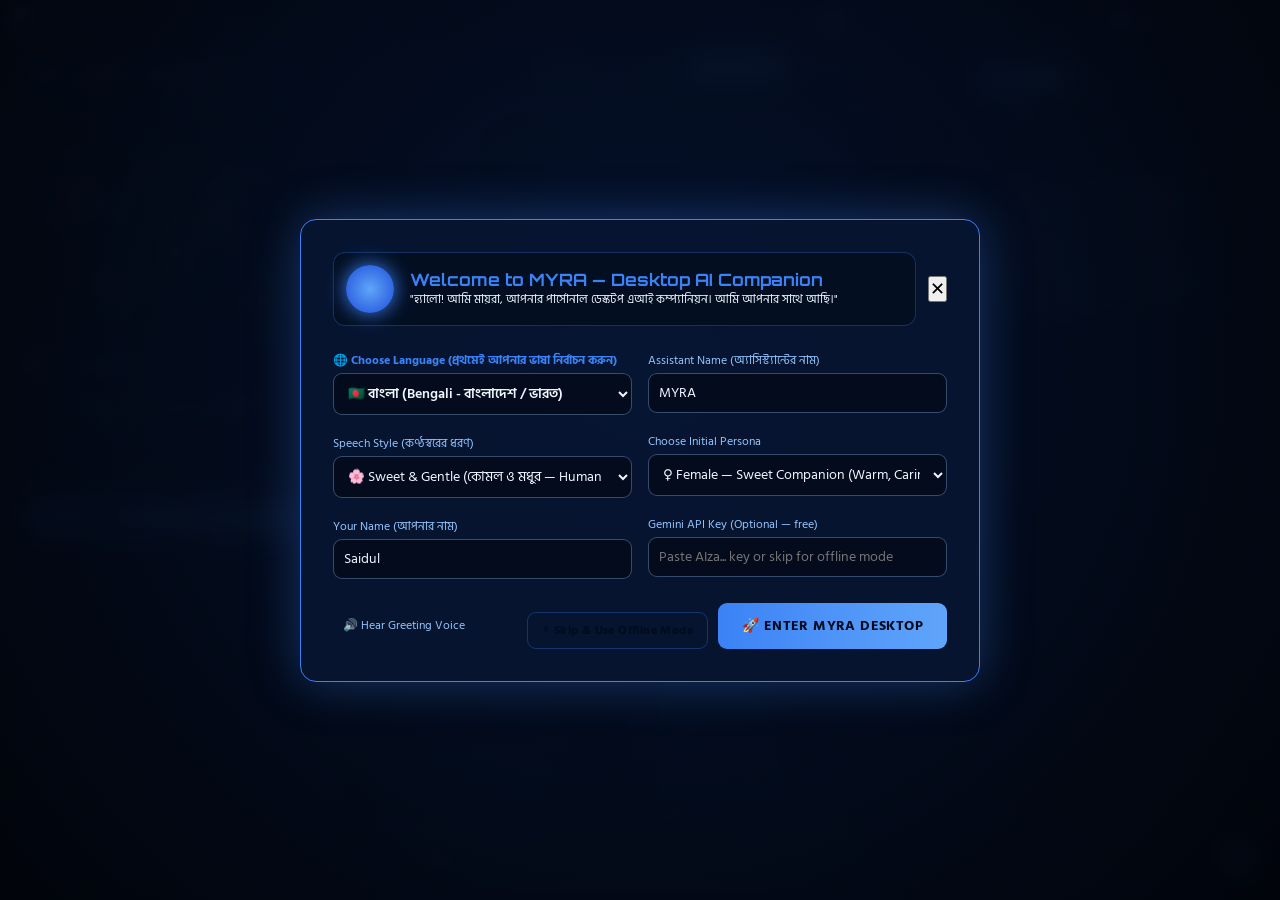
==== commit db60384c: "Fix live voice, Core Agent wiring, and brain selection Co-authored-by: arena-agent <297053741+arena-" ====
--- a/MYRA-Preview.html
+++ b/MYRA-Preview.html
@@ -97,11 +97,11 @@
 
 /* ===== Top Bar — slim, links left / controls right ===== */
 .topbar{
-  display:flex;align-items:center;justify-content:space-between;gap:10px;flex-wrap:wrap;
-  padding:5px 12px;border-bottom:1px solid var(--panel-border);
+  display:flex;align-items:center;justify-content:space-between;gap:8px;flex-wrap:nowrap;
+  padding:5px 10px;border-bottom:1px solid var(--panel-border);min-width:0;
   background:rgba(3,8,7,.9);backdrop-filter:blur(10px);z-index:60;flex:none;position:relative;
 }
-.brand-zone{display:flex;align-items:center;gap:14px;flex-wrap:wrap}
+.brand-zone{display:flex;align-items:center;gap:10px;flex-wrap:nowrap;min-width:0;flex:none}
 .brand{display:flex;align-items:center;gap:9px}
 .brand-orb{width:29px;height:29px;border-radius:50%;background:radial-gradient(circle at 35% 35%, #e6fffa, var(--accent) 45%, transparent 72%);box-shadow:var(--glow);animation:orbPulse 2.6s ease-in-out infinite}
 @keyframes orbPulse{0%,100%{transform:scale(1)}50%{transform:scale(1.09)}}
@@ -110,7 +110,9 @@
 .top-links{display:flex;gap:2px;align-items:center}
 .top-link{background:transparent;border:1px solid transparent;color:var(--muted);font-family:inherit;font-size:12px;padding:5px 9px;border-radius:8px;cursor:pointer;transition:.2s}
 .top-link:hover{color:var(--text);border-color:var(--panel-border);background:rgba(var(--accent-rgb),.07)}
-.topbar-right{display:flex;align-items:center;gap:9px;font-size:12px;color:var(--muted);flex-wrap:wrap}
+.topbar-right{display:flex;align-items:center;justify-content:flex-end;gap:7px;font-size:12px;color:var(--muted);flex-wrap:nowrap;min-width:0;flex:1}
+.topbar-right>*{flex:none;min-width:0}
+button,select,input,textarea{max-width:100%}
 .tb-sep{width:1px;height:15px;background:var(--input-border)}
 .version-chip{font-family:'Orbitron',sans-serif;font-size:9px;letter-spacing:1px;color:var(--accent);border:1px solid rgba(var(--accent-rgb),.45);border-radius:999px;padding:3px 8px}
 .clock{font-family:'Orbitron',sans-serif;font-size:11.5px;letter-spacing:1.2px;color:var(--text)}
@@ -128,7 +130,7 @@
 .switch-mini .slider:before{width:13px;height:13px}
 .switch-mini input:checked + .slider:before{transform:translateX(15px)}
 .theme-pick{display:flex;align-items:center;gap:5px}
-.theme-select{background:var(--input-bg);border:1px solid var(--input-border);color:var(--text);border-radius:8px;padding:4px 5px;font-family:inherit;font-size:11.5px;cursor:pointer;outline:none}
+.theme-select{width:104px;background:var(--input-bg);border:1px solid var(--input-border);color:var(--text);border-radius:8px;padding:4px 5px;font-family:inherit;font-size:11px;cursor:pointer;outline:none;text-overflow:ellipsis;white-space:nowrap;overflow:hidden}
 .profile-btn{display:flex;align-items:center;gap:6px;background:rgba(var(--accent-rgb),.07);border:1px solid var(--panel-border);color:var(--text);border-radius:999px;padding:2px 10px 2px 2px;cursor:pointer;font-family:inherit;font-size:12px;transition:.2s}
 .profile-btn:hover{box-shadow:var(--glow)}
 .avatar{width:22px;height:22px;border-radius:50%;background:linear-gradient(135deg,var(--accent),var(--accent2));color:var(--btn-text);display:inline-flex;align-items:center;justify-content:center;font-weight:800;font-size:11px}
@@ -283,12 +285,12 @@
 /* ===== Conversation Panel ===== */
 .convo-panel{display:flex;flex-direction:column;min-height:0}
 .convo-panel.expanded{position:fixed;inset:12px;z-index:75;width:auto;background:rgba(3,14,11,.97)}
-.convo-toolbar{display:flex;align-items:center;gap:6px;margin-bottom:9px;flex:none}
-.mode-tabs{display:flex;gap:5px;flex:1}
-.mode-tab{flex:1;padding:8px 2px;border-radius:9px;cursor:pointer;font-family:'Orbitron',sans-serif;font-size:9.8px;letter-spacing:.8px;background:var(--input-bg);color:var(--muted);border:1px solid var(--input-border);transition:.2s;white-space:nowrap}
+.convo-toolbar{display:flex;align-items:center;gap:5px;margin-bottom:8px;flex:none;flex-wrap:wrap;min-width:0}
+.mode-tabs{display:flex;gap:4px;flex:1 1 150px;min-width:0}
+.mode-tab{flex:1;min-width:0;padding:7px 1px;border-radius:8px;cursor:pointer;font-family:'Orbitron',sans-serif;font-size:9px;letter-spacing:.4px;background:var(--input-bg);color:var(--muted);border:1px solid var(--input-border);transition:.2s;white-space:nowrap;overflow:hidden;text-overflow:ellipsis}
 .mode-tab.active{color:var(--btn-text);background:linear-gradient(90deg,var(--accent),var(--accent2));font-weight:800;box-shadow:var(--glow);border-color:transparent}
-.toolbar-btns{display:flex;gap:4px}
-.tb-btn{width:29px;height:31px;border-radius:8px;border:1px solid var(--input-border);background:var(--input-bg);color:var(--muted);font-size:13px;cursor:pointer;transition:.2s;font-family:inherit;display:inline-flex;align-items:center;justify-content:center}
+.toolbar-btns{display:flex;gap:3px;flex:none}
+.tb-btn{width:26px;height:28px;border-radius:7px;border:1px solid var(--input-border);background:var(--input-bg);color:var(--muted);font-size:12px;cursor:pointer;transition:.2s;font-family:inherit;display:inline-flex;align-items:center;justify-content:center;padding:0}
 .tb-btn:hover{color:var(--text);border-color:var(--accent)}
 .tb-code{font-family:'Orbitron',sans-serif;font-size:9px;font-weight:700}
 .tb-hide{width:auto;padding:0 10px;font-family:'Orbitron',sans-serif;font-size:9.5px;font-weight:700;letter-spacing:1px;color:var(--accent);border-color:rgba(var(--accent-rgb),.5)}
@@ -305,7 +307,7 @@
 .msg-bubble .speak-btn{margin-left:6px;background:none;border:none;cursor:pointer;font-size:12px}
 .typing{display:inline-block;letter-spacing:2px;animation:blink 1s infinite}
 .input-row{display:flex;gap:6px;margin-top:8px;align-items:center;flex:none}
-.chat-input{flex:1}
+.chat-input{flex:1;min-width:0}
 .agent-log{flex:1;min-height:100px;overflow-y:auto;font-size:12.5px;color:var(--muted);line-height:1.65;background:var(--input-bg);border:1px solid rgba(var(--accent-rgb),.16);border-radius:9px;padding:10px;white-space:pre-wrap}
 .notes-list{list-style:none;margin-top:9px;display:flex;flex-direction:column;gap:6px;overflow-y:auto}
 .notes-list li{display:flex;justify-content:space-between;align-items:center;gap:9px;background:var(--input-bg);border:1px solid rgba(var(--accent-rgb),.18);border-radius:9px;padding:7px 10px;font-size:13px}
@@ -384,20 +386,29 @@
 .settings-col{max-width:600px}
 .settings-col h3{font-size:13.5px;color:var(--text);margin-bottom:5px}
 
-/* Footer */
-.footer{flex:none;display:flex;align-items:center;gap:5px;flex-wrap:wrap;z-index:1;padding:5px 12px;border-top:1px solid var(--panel-border);background:rgba(2,10,8,.8);font-size:10.5px;color:var(--muted)}
-.ft-label{font-weight:600;color:var(--text)}
-.ft-stage{padding:1px 7px;border-radius:999px;border:1px solid var(--input-border)}
-.ft-stage.current{color:var(--btn-text);background:linear-gradient(90deg,var(--accent),var(--accent2));font-weight:700;border-color:transparent}
-.ft-arrow{opacity:.5}
-
 /* Power off */
 body.power-off .col-left,body.power-off .col-right,body.power-off .visual-hub,body.power-off .chips{opacity:.45;pointer-events:none;filter:saturate(.4)}
 body.power-off .brand-orb{animation:none;opacity:.35}
 body.view-open{overflow:hidden}
 
 /* Toast */
-.toast{position:fixed;left:50%;transform:translateX(-50%);bottom:46px;z-index:200;background:rgba(2,16,12,.96);border:1px solid var(--accent);color:var(--text);padding:11px 20px;border-radius:11px;font-size:13.5px;max-width:min(92vw,540px);box-shadow:var(--glow);text-align:center;line-height:1.5}
+.toast{position:fixed;left:50%;transform:translateX(-50%);bottom:18px;z-index:200;background:rgba(2,16,12,.96);border:1px solid var(--accent);color:var(--text);padding:11px 20px;border-radius:11px;font-size:13.5px;max-width:min(92vw,540px);box-shadow:var(--glow);text-align:center;line-height:1.5}
+
+/* Compact desktop fit: keep every top control inside the bar */
+@media (max-width:1500px){
+  .brand-sub,.server-text{display:none}
+  .awareness .aw-label,.theme-pick .aw-label,.brain-switch-wrap .aw-label{display:none}
+  .topbar-right{gap:5px}
+  .theme-select{width:92px}
+  .brain-switch-select{width:112px}
+  .profile-name{max-width:64px}
+  .clock{font-size:10.5px}
+}
+@media (max-width:1250px){
+  .topbar{flex-wrap:wrap}
+  .topbar-right{flex-wrap:wrap;justify-content:flex-start}
+  .brand-zone{flex-wrap:wrap}
+}
 
 /* Responsive */
 @media (max-width:1150px){
@@ -501,13 +512,20 @@
 
 /* Agent Quick Action Chips */
 .action-chips {
-  display: flex; flex-wrap: wrap; gap: 6px; margin: 8px 0;
+  display: flex; flex-wrap: wrap; gap: 5px; margin: 2px 0 7px;
 }
 .action-chip {
   background: rgba(var(--accent-rgb), 0.12); border: 1px solid rgba(var(--accent-rgb), 0.28);
-  color: var(--text); font-size: 11px; padding: 4px 10px; border-radius: 6px;
-  cursor: pointer; transition: all 0.2s ease;
-}
+  color: var(--text); font-size: 10.5px; padding: 4px 8px; border-radius: 6px;
+  cursor: pointer; transition: all 0.2s ease; max-width: 100%;
+}
+.agent-controls{display:flex;flex-wrap:wrap;gap:5px;margin-top:6px}
+.agent-controls>.action-chip,.agent-controls>.btn{flex:1 1 76px;min-width:0;font-size:9.5px;padding:6px 4px;white-space:nowrap}
+.agent-controls>.btn{margin-top:0;width:auto}
+.agent-emergency{border-color:rgba(248,113,113,.65)!important;color:#fecaca!important;background:rgba(248,113,113,.14)!important}
+.agent-approval{margin-top:7px;border:1px solid rgba(251,191,36,.7);background:rgba(251,191,36,.1);border-radius:9px;padding:8px;font-size:11.5px;line-height:1.45;color:var(--text)}
+.agent-approval-title{font-family:'Orbitron',sans-serif;font-size:10px;letter-spacing:1.2px;color:#fde68a;margin-bottom:4px}
+.action-chip:disabled{opacity:.45;cursor:not-allowed;box-shadow:none}
 .action-chip:hover {
   background: rgba(var(--accent-rgb), 0.25); border-color: var(--accent);
   box-shadow: 0 0 10px rgba(var(--accent-rgb), 0.3);
@@ -553,14 +571,15 @@
 
 /* Quick Brain Switcher in Header */
 .brain-switch-wrap {
-  display: flex; align-items: center; gap: 6px;
+  display: flex; align-items: center; gap: 5px; min-width: 0;
   background: rgba(var(--accent-rgb), 0.08); border: 1px solid rgba(var(--accent-rgb), 0.25);
-  border-radius: 8px; padding: 2px 8px;
+  border-radius: 8px; padding: 2px 6px;
 }
 .brain-switch-select {
+  width: 124px; min-width: 0;
   background: transparent; border: none; color: var(--accent);
-  font-family: 'Orbitron', sans-serif; font-size: 11px; font-weight: 600;
-  cursor: pointer; outline: none;
+  font-family: 'Orbitron', sans-serif; font-size: 10.5px; font-weight: 600;
+  cursor: pointer; outline: none; text-overflow: ellipsis; white-space: nowrap; overflow: hidden;
 }
 .brain-switch-select option {
   background: var(--bg2); color: var(--text);
@@ -727,24 +746,24 @@
     <label class="theme-pick" title="Interface theme">
       <span class="aw-label">THEME</span>
       <select id="themeSelect" class="theme-select">
-        <option value="stonic">⚡ Stonic AI (Cyber Azure)</option>
-        <option value="normal">⬛ Cyber Cyan</option>
-        <option value="friendly">💚 Friendly Emerald</option>
-        <option value="hacker">🔴 Hacker Crimson</option>
+        <option value="stonic">⚡ Azure</option>
+        <option value="normal">⬛ Cyan</option>
+        <option value="friendly">💚 Emerald</option>
+        <option value="hacker">🔴 Crimson</option>
       </select>
     </label>
 
     <div class="brain-switch-wrap" title="Direct Brain Switcher (Gemini / Groq / OpenRouter / OpenAI / DeepSeek / Ollama)">
       <span class="aw-label">BRAIN</span>
       <select id="quickBrainSelect" class="brain-switch-select">
-        <option value="auto">✨ Auto (Best Available Model)</option>
-        <option value="gemini">⚡ Google Gemini (Free / Paid)</option>
-        <option value="groq">🚀 Groq (Fast Free)</option>
-        <option value="openrouter">🌐 OpenRouter (Free &amp; Paid)</option>
-        <option value="openai">🤖 OpenAI ChatGPT (Paid)</option>
+        <option value="auto">✨ Auto</option>
+        <option value="gemini">⚡ Gemini</option>
+        <option value="groq">🚀 Groq</option>
+        <option value="openrouter">🌐 OpenRouter</option>
+        <option value="openai">🤖 OpenAI</option>
         <option value="deepseek">💡 DeepSeek</option>
-        <option value="mistral">🌪️ Mistral AI</option>
-        <option value="ollama">🏠 Ollama (Local PC)</option>
+        <option value="mistral">🌪️ Mistral</option>
+        <option value="ollama">🏠 Ollama Local</option>
       </select>
     </div>
 
@@ -980,7 +999,7 @@
         <div class="chat-log" id="chatLog">
           <div class="sys-ready">✦ SYSTEM READY ✦</div>
           <div class="msg msg-ai">
-            <div class="msg-bubble" id="greetingBubble">Hello, I'm <b>MYRA</b> — your personal desktop companion. 💗 My real AI chat is now live (Stage 3): Gemini answers first and Groq is my backup. Save your free keys in SETTING on your own laptop, then type below and talk to me!</div>
+            <div class="msg-bubble" id="greetingBubble">Hello, I'm <b>MYRA</b> — your personal desktop companion. Choose your brain in the top <b>BRAIN</b> switcher and I will use exactly that brain (Auto picks the best available). Tap the mic under the hologram for live voice, or type below.</div>
           </div>
         </div>
         <div class="input-row">
@@ -991,17 +1010,30 @@
 
       <div class="mode-panel" id="mode-agent">
         <div class="action-chips">
-          <button class="action-chip" data-act="play song Arijit Singh">🎵 Play Music</button>
-          <button class="action-chip" data-act="open google">🌐 Open Google</button>
-          <button class="action-chip" data-act="list files">📁 List Files</button>
-          <button class="action-chip" data-act="remind me to check work in 10 minutes">⏰ Set Reminder</button>
-          <button class="action-chip" data-act="open camera">📷 Open Camera</button>
-          <button class="action-chip" data-act="share screen">🖥️ Screen Share</button>
-          <button class="action-chip" data-act="system status">💻 System Telemetry</button>
+          <button class="action-chip" data-act="Research today's Bangladesh gold rate from public sources and give me a short verified summary">🔎 Research</button>
+          <button class="action-chip" data-act="List the files in MYRA's workspace and summarize what is there">📁 Files</button>
+          <button class="action-chip" data-act="Open https://example.com in the controlled browser, inspect the page, and summarize what it says">🌐 Inspect Page</button>
+          <button class="action-chip" data-act="Check this PC's system status and report CPU, RAM and disk clearly">💻 PC Status</button>
+          <button class="action-chip" data-act="Remind me to check my work in 10 minutes">⏰ Reminder</button>
+          <button class="action-chip" data-act="Save a note titled Agent Test saying MYRA Agent Mode is working">📝 Note</button>
         </div>
-        <div class="agent-log" id="agentLog">AGENT standing by — awaiting orders…</div>
+        <div class="agent-log" id="agentLog">AGENT ready — give me a real task. I will work step by step with MYRA's safe skills, show every step here, and ask before any action that changes or controls something.</div>
+        <div class="agent-approval hidden" id="agentApproval">
+          <div class="agent-approval-title">⚠️ APPROVAL NEEDED</div>
+          <div id="agentApprovalText">MYRA is waiting for your permission.</div>
+          <div class="agent-controls">
+            <button class="btn btn-send" id="agentApproveBtn">✓ APPROVE</button>
+            <button class="btn btn-danger" id="agentDenyBtn">✕ DENY</button>
+          </div>
+        </div>
+        <div class="agent-controls" id="agentControls">
+          <button class="action-chip" id="agentPauseBtn">⏸ PAUSE</button>
+          <button class="action-chip" id="agentResumeBtn">▶ RESUME</button>
+          <button class="action-chip" id="agentCancelBtn">■ STOP</button>
+          <button class="action-chip agent-emergency" id="agentEmergencyBtn">🛑 EMERGENCY</button>
+        </div>
         <div class="input-row">
-          <input type="text" id="agentInput" class="input chat-input" placeholder="Type desktop task or query (e.g. play song, list files, open google)…">
+          <input type="text" id="agentInput" class="input chat-input" placeholder="Tell MYRA a task to do step by step…">
           <button class="btn btn-send" id="agentBtn">▶</button>
         </div>
       </div>
@@ -1120,14 +1152,19 @@
   <header class="fv-head">
     <button class="back-btn" data-back>← BACK</button>
     <h2>🧩 SKILLS</h2>
-    <span class="fv-note">Skill engine activates in Stage 7</span>
+    <span class="fv-note">These switches control MYRA Agent's real skill engine</span>
   </header>
   <div class="fv-body">
     <div class="skill-cards">
       <div class="skill-card">
         <div class="sk-ico">🌐</div>
-        <div class="sk-info"><b>Browser Agent</b><small>Opens the browser, searches and reports for you</small></div>
+        <div class="sk-info"><b>Browser Agent</b><small>Agent Mode can inspect pages, click and fill non-secret fields — every control action asks you first</small></div>
         <label class="switch"><input type="checkbox" class="skill-toggle" data-skill="browser_agent" checked><span class="slider"></span></label>
+      </div>
+      <div class="skill-card">
+        <div class="sk-ico">🖥️</div>
+        <div class="sk-info"><b>PC Control (Agent)</b><small>Let Agent Mode observe Windows apps and, only after your APPROVE tap, click/type step by step like a careful human. Off by default.</small></div>
+        <label class="switch"><input type="checkbox" class="skill-toggle" data-skill="pc_control"><span class="slider"></span></label>
       </div>
       <div class="skill-card">
         <div class="sk-ico">📰</div>
@@ -1165,7 +1202,7 @@
       <div class="char-card" id="card-core">
         <div class="cc-ico">⬢</div>
         <b>CORE</b>
-        <small>Pure AI core — a living sphere of light. Neutral, calm, system-like voice.</small>
+        <small>Pure AI core — a living sphere of light. Calm, system-like male voice.</small>
         <span class="cc-badge hidden">ACTIVE</span>
       </div>
       <div class="char-card" id="card-male">
@@ -1234,9 +1271,9 @@
           Smart bilingual speech engine: speaks Bengali (বাংলা bn-BD/bn-IN) and English naturally according to text language.
         </p>
 
-        <label class="field-label">Voice / Speaker Selection</label>
+        <label class="field-label">Fallback Browser Voice <span style="font-weight:400">(MYRA form still controls male/female)</span></label>
         <select id="voiceStudioSelect" class="input" style="width:100%; margin-bottom:12px;">
-          <option value="auto">✨ Auto-Detect (Bengali &amp; English Natural Voices)</option>
+          <option value="auto">✨ Auto — form decides: CORE/MALE = male · FEMALE = female</option>
         </select>
 
         <label class="field-label">Speech Style (কণ্ঠের ধরণ)</label>
@@ -1268,6 +1305,12 @@
           </button>
           <span class="hint" id="voiceTestNotice" style="margin:0; font-size:11px;">Tap to test natural pronunciation</span>
         </div>
+
+        <hr class="divider" style="margin:14px 0 10px;">
+        <label class="field-label" style="margin-top:0">🎤 Live Voice Hearing — microphone → text</label>
+        <p class="hint" id="liveVoiceStatus" style="margin-top:0; font-size:12px;">Checking live-voice engine…</p>
+        <button class="btn hidden" id="installVoiceModelBtn" style="margin-top:2px;">⬇ INSTALL LIVE-VOICE MODEL · BASE (~145 MB)</button>
+        <p class="hint" style="font-size:11px;">One-time download, saved on this PC. After setup, tap the mic under the hologram and speak — MYRA will show your words, reply, and listen again. CORE &amp; MALE use a male voice; FEMALE uses a female voice.</p>
       </div>
     </div>
   </div>
@@ -1351,7 +1394,7 @@
       <hr class="divider">
       <h3>ℹ️ About</h3>
       <p class="hint"><b>MYRA</b> — Personal Desktop AI Assistant · <span id="aboutVersion">v0.8 · Stage 3 (AI Chat)</span><br>
-      Brain: Gemini (primary) + Groq (backup) — free cloud APIs · Memory: local SQLite · Runs light on 8GB RAM.<br>
+      Brain: the provider you select in the top BRAIN switcher is used exactly as chosen (Auto picks the best configured one) · Memory: local SQLite · Runs light on 8GB RAM.<br>
       World Monitor attaches the open-source live dashboard at worldmonitor.app.</p>
     </div>
   </div>
@@ -1382,22 +1425,6 @@
     <pre class="console-log" id="consoleLog">booting…</pre>
   </div>
 </section>
-
-<!-- ===== Footer: Build Progress ===== -->
-<footer class="footer">
-  <span class="ft-label">MYRA STATUS:</span>
-  <span class="ft-stage current">1 · UI</span><span class="ft-arrow">›</span>
-  <span class="ft-stage current">2 · Keys</span><span class="ft-arrow">›</span>
-  <span class="ft-stage current">3 · Chat</span><span class="ft-arrow">›</span>
-  <span class="ft-stage current">4 · Memory</span><span class="ft-arrow">›</span>
-  <span class="ft-stage current">5 · Voice</span><span class="ft-arrow">›</span>
-  <span class="ft-stage current">6 · Sync</span><span class="ft-arrow">›</span>
-  <span class="ft-stage current">7 · Notes/Skills</span><span class="ft-arrow">›</span>
-  <span class="ft-stage current">8 · Agent</span><span class="ft-arrow">›</span>
-  <span class="ft-stage current">9 · Vision</span><span class="ft-arrow">›</span>
-  <span class="ft-stage current">10 · World</span><span class="ft-arrow">›</span>
-  <span class="ft-stage current">11 · Auto-Update</span>
-</footer>
 
 <!-- INITIAL CONNECT / API KEY MODAL -->
 <div class="modal-backdrop hidden" id="connectModal">
@@ -2664,7 +2691,47 @@
   if (waveBox) waveBox.classList.toggle('speaking-wave', Boolean(speaking));
 }
 
-async function speakDemo(text) {
+let speechRunId = 0;
+function characterVoiceGender() {
+  return (HOLO.char === 'female' || HOLO.char === 'custom') ? 'female' : 'male';
+}
+function browserVoiceGender(voice) {
+  const name = String((voice && voice.name) || '').toLowerCase();
+  if (/female|zira|jenny|aria|ava|samantha|victoria|fiona|moira|veena|kalpana|swara|tanishaa|nabanita/.test(name)) return 'female';
+  if (/male|david|guy|daniel|george|ravi|hemant|madhur|pradeep|bashkar/.test(name)) return 'male';
+  return '';
+}
+function spokenMainText(raw, maxChars = 620) {
+  let text = String(raw || '')
+    .replace(/```[\s\S]*?```/g, ' ')
+    .replace(/`[^`]+`/g, ' ')
+    .replace(/\[([^\]]+)\]\([^)]+\)/g, '$1')
+    .replace(/https?:\/\/\S+/g, ' ')
+    .replace(/^[#*>•\s-]+/gm, '')
+    .replace(/\*{1,3}([^*]+)\*{1,3}/g, '$1')
+    .replace(/[\u{10000}-\u{10FFFF}]/gu, '')
+    .replace(/\s+/g, ' ')
+    .trim();
+  if (!text) return '';
+  text = text.replace(/^(MYRA|Assistant|Answer|Reply)\s*:\s*/i, '');
+  text = text.split(/\b(?:Sources?|References?|Background|Technical details?|Details?)\s*:\s*/i)[0].trim();
+  const sentences = text.split(/(?<=[.!?।])\s+/).map((s) => s.trim()).filter(Boolean);
+  const parts = sentences.length ? sentences : [text];
+  if (parts.length > 1 && /^(sure|of course|certainly|okay|here(?:'s| is)(?: the answer)?)[.!।]?$/i.test(parts[0])) parts.shift();
+  let out = '';
+  for (const sentence of parts.slice(0, 4)) {
+    const candidate = out ? `${out} ${sentence}` : sentence;
+    if (candidate.length > maxChars && out) break;
+    out = candidate;
+    if (out.length >= maxChars) break;
+  }
+  if (out.length > maxChars) out = out.slice(0, maxChars).replace(/\s+\S*$/, '').trim() + '.';
+  return out;
+}
+
+async function speakDemo(rawText) {
+  const text = spokenMainText(rawText);
+  if (!text) return;
   if (!HOLO.power) return;
   if (VOICE_MUTED) {
     setHoloStatus('🔇 Voice muted — tap 🔊 under the hologram to unmute');
@@ -2672,6 +2739,8 @@
   }
 
   stopSpeaking();
+  const runId = ++speechRunId;
+  pauseLiveListeningForSpeech();
   HOLO.speaking = true;
   setWaveSpeaking(true);
   updateMicWave(0);
@@ -2679,42 +2748,43 @@
   const lang = speechLangFor(text);
   setHoloStatus('🗣️ ' + (lang.startsWith('bn') ? 'মায়রা কথা বলছে…' : 'MYRA is speaking…'));
 
+  let finished = false;
   const finish = () => {
+    if (finished || runId !== speechRunId) return;
+    finished = true;
     HOLO.speaking = false;
     setWaveSpeaking(false);
     setHoloStatus(idleStatus());
     currentPlayingAudio = null;
     updateMicWave(0);
     triggerOfficeAgent('voice', false);
-
-    // Continuous Live Conversational Flow (like ChatGPT Voice / Gemini Live)
-    if (MIC_ARMED && speechRecognizer) {
-      setTimeout(() => {
-        if (MIC_ARMED && !HOLO.speaking) {
-          try { speechRecognizer.start(); } catch (e) {}
-          setHoloState('LISTENING…');
-          setHoloStatus('🎤 Listening… I am right here.');
-          updateMicWave(1);
-        }
-      }, 400);
-    }
+    // Continuous live conversation: listen again after MYRA finishes.
+    setTimeout(() => resumeLiveListening(), 350);
   };
 
-  // 1. Try Backend Ultra-Realistic Neural Human Voice Studio (GitHub Open-Source)
+  // 1. Backend neural voice. Send only the clean main answer, and let the
+  // backend choose the Edge voice from the MYRA form (CORE/MALE male,
+  // FEMALE female). A browser voice URI is not an Edge voice ID.
   try {
+    const controller = 'AbortController' in window ? new AbortController() : null;
+    const timeoutId = controller ? setTimeout(() => controller.abort(), 12000) : null;
     const res = await fetch('/api/voice/speak', {
       method: 'POST',
       headers: { 'Content-Type': 'application/json' },
       body: JSON.stringify({
         text: text,
         character: HOLO.char,
-        voice: localStorage.getItem('myra_voice_uri') || 'auto',
+        voice: 'auto',
         style: localStorage.getItem('myra_voice_style') || 'gentle',
       }),
+      signal: controller ? controller.signal : undefined,
     });
+    if (timeoutId) clearTimeout(timeoutId);
+    if (runId !== speechRunId) return;
 
     if (res.ok && (res.headers.get('Content-Type') || '').includes('audio')) {
       const blob = await res.blob();
+      if (runId !== speechRunId) return;
       const audioUrl = URL.createObjectURL(blob);
       const audio = new Audio(audioUrl);
       currentPlayingAudio = audio;
@@ -2743,34 +2813,28 @@
 
       const savedPitch = parseFloat(localStorage.getItem('myra_voice_pitch'));
       const savedRate = parseFloat(localStorage.getItem('myra_voice_rate'));
-      const defaultPitch = HOLO.char === 'female' ? 1.2 : (HOLO.char === 'male' ? 0.85 : 1.0);
-      u.pitch = !isNaN(savedPitch) ? savedPitch : defaultPitch;
-      u.rate = !isNaN(savedRate) ? savedRate : (HOLO.char === 'core' ? 1.02 : 1.0);
+      const gender = characterVoiceGender();
+      const defaultPitch = gender === 'female' ? 1.16 : 0.84;
+      u.pitch = !isNaN(savedPitch)
+        ? (gender === 'male' ? Math.min(savedPitch, 0.98) : Math.max(savedPitch, 1.02))
+        : defaultPitch;
+      u.rate = !isNaN(savedRate) ? savedRate : 1.0;
 
       const voices = speechSynthesis.getVoices();
       const userVoiceUri = localStorage.getItem('myra_voice_uri') || 'auto';
+      const sameGender = (v) => browserVoiceGender(v) === gender;
+      const langPrefix = lang.slice(0, 2).toLowerCase();
 
       let match = null;
       if (userVoiceUri && userVoiceUri !== 'auto') {
-        match = voices.find((v) => v.voiceURI === userVoiceUri || v.name === userVoiceUri);
+        const chosen = voices.find((v) => v.voiceURI === userVoiceUri || v.name === userVoiceUri);
+        if (chosen && sameGender(chosen)) match = chosen;
       }
 
       if (!match) {
-        if (lang.startsWith('bn')) {
-          match = voices.find((v) => v.lang.toLowerCase().startsWith('bn') || /bangla|bengali|tanishaa|bashkar/i.test(v.name));
-        } else if (lang.startsWith('hi')) {
-          match = voices.find((v) => v.lang.toLowerCase().startsWith('hi') || /hindi|kalpana|hemant/i.test(v.name));
-        } else {
-          if (HOLO.char === 'female') {
-            match = voices.find((v) => /natural.*female|jenny|aria|samantha|zira|female/i.test(v.name) && v.lang.toLowerCase().startsWith('en'))
-                 || voices.find((v) => /female/i.test(v.name));
-          } else if (HOLO.char === 'male') {
-            match = voices.find((v) => /natural.*male|guy|david|daniel|ravi|male/i.test(v.name) && v.lang.toLowerCase().startsWith('en'))
-                 || voices.find((v) => /male/i.test(v.name));
-          } else {
-            match = voices.find((v) => /natural|neural|google|samantha/i.test(v.name) && v.lang.toLowerCase().startsWith('en'));
-          }
-        }
+        match = voices.find((v) => sameGender(v) && v.lang.toLowerCase().startsWith(langPrefix))
+          || voices.find((v) => sameGender(v) && v.lang.toLowerCase().startsWith('en'))
+          || voices.find((v) => sameGender(v));
       }
 
       if (match) u.voice = match;
@@ -2784,6 +2848,7 @@
 }
 
 function stopSpeaking() {
+  speechRunId += 1;
   if (currentPlayingAudio) {
     try {
       currentPlayingAudio.pause();
@@ -2801,9 +2866,9 @@
    Chat — real AI brain (Stage 3: Gemini → Groq fallback)
    ========================================================= */
 const GREETINGS = {
-  core: '⬢ Core online. My real AI chat is live: Gemini answers first and Groq is my backup. Ask me anything.',
-  male: 'Good day, sir. 🎩 I am MYRA, at your service. My real AI brain is now connected — Gemini first, Groq as backup. How may I help?',
-  female: "Hello, I'm MYRA — your personal desktop companion. 💗 My real AI chat is now live (Stage 3): Gemini answers first and Groq is my backup. Save your free keys in SETTING on your own laptop, then type below and talk to me!",
+  core: '⬢ Core online. I will use exactly the brain selected in the top BRAIN switcher — Auto picks the best configured brain. Ask me anything, or tap the mic and talk.',
+  male: 'Good day, sir. 🎩 I am MYRA, at your service. I will use exactly the brain you select above, with a male voice in this form. How may I help?',
+  female: "Hello, I'm MYRA — your personal desktop companion. 💗 I will use exactly the brain you select above, with a female voice in this form. Type below or tap the mic and talk to me!",
 };
 let chatContext = [];
 let chatBusy = false;
@@ -2852,7 +2917,7 @@
     return '⏳ The AI service took too long to answer. Please check the internet and try again.';
   }
   if (!navigator.onLine) {
-    return '📡 You appear to be offline, so I cannot reach Gemini or Groq right now. Your local interface still works — reconnect and try again.';
+    return '📡 You appear to be offline, so I cannot reach the selected cloud brain right now. Your local interface still works — reconnect and try again, or select Ollama Local if it is installed and running.';
   }
   return '⚠️ I could not reach MYRA\'s local backend. Please make sure start.bat (or run.py) is still running, then try again.';
 }
@@ -2957,8 +3022,12 @@
     const reply = String(data.reply).trim();
     chatContext.push({ role: 'assistant', text: reply });
     chatContext = chatContext.slice(-MAX_CHAT_CONTEXT);
+    const selectedBrain = payload.provider || 'auto';
     const meta = [
       data.provider_label ? 'via ' + data.provider_label : '',
+      (selectedBrain !== 'auto' && data.provider && data.provider !== selectedBrain)
+        ? 'selected brain: ' + selectedBrain
+        : '',
       data.notice || '',
     ].filter(Boolean).join(' · ');
     finishAiBubble(typing, reply, meta);
@@ -2991,6 +3060,7 @@
     setChatBusy(false);
     const nextInput = $('chatInput');
     if (nextInput) nextInput.focus();
+    setTimeout(() => resumeLiveListening(), 450);
   }
 }
 function newChat() {
@@ -3041,6 +3111,325 @@
 let MIC_ARMED = false;
 let speechRecognizer = null;
 let speechSilenceTimer = null;
+let liveVoiceMode = null; // 'browser' | 'backend'
+let liveVoiceStatusCache = null;
+let liveVoiceStatusAt = 0;
+const BACKEND_MIC = {
+  stream: null, recorder: null, chunks: [], ctx: null, analyser: null,
+  timer: null, startedAt: 0, lastLoudAt: 0, heard: false,
+  discard: false, restart: false, busy: false, starting: false,
+};
+
+function paintMicButton() {
+  const btn = $('stageMicBtn');
+  if (!btn) return;
+  btn.classList.toggle('on', MIC_ARMED);
+  btn.classList.toggle('mic-listening', MIC_ARMED);
+  btn.textContent = MIC_ARMED ? '🔴' : '🎤';
+  updateMicWave(MIC_ARMED ? 1 : 0);
+}
+
+function backendLiveVoiceReady(status) {
+  const engines = (status && status.engines) || {};
+  return Boolean(engines.faster_whisper_python_package && engines.faster_whisper_model_installed);
+}
+
+function paintLiveVoiceStatus(status) {
+  const el = $('liveVoiceStatus');
+  const btn = $('installVoiceModelBtn');
+  if (!el) return;
+  if (!status) {
+    el.textContent = '⚠️ Could not check the live-voice engine. Make sure MYRA backend is running, then reopen this page.';
+    if (btn) btn.classList.add('hidden');
+    return;
+  }
+  const engines = status.engines || {};
+  if (backendLiveVoiceReady(status)) {
+    el.textContent = '✅ Live voice is ready on this PC. Tap the mic under the hologram, speak, and pause — MYRA will write your words and answer.';
+    if (btn) btn.classList.add('hidden');
+  } else if (!engines.faster_whisper_python_package) {
+    el.textContent = '⚠️ The faster-whisper voice package is missing. Close and reopen MYRA once so its one-time setup can finish installing voice packages, then return here.';
+    if (btn) btn.classList.add('hidden');
+  } else {
+    el.textContent = '⬇ One-time setup needed: download the Base speech model (~145 MB). MYRA never downloads it silently.';
+    if (btn) btn.classList.remove('hidden');
+  }
+}
+
+async function fetchLiveVoiceStatus(force = false) {
+  if (!force && liveVoiceStatusCache && (Date.now() - liveVoiceStatusAt) < 15000) return liveVoiceStatusCache;
+  if (location.protocol === 'file:') return null;
+  try {
+    const res = await fetch('/api/v1/voice/status');
+    const data = await res.json();
+    if (!res.ok || !data.ok) throw new Error(data.error || 'voice status failed');
+    liveVoiceStatusCache = data.voice || null;
+    liveVoiceStatusAt = Date.now();
+    paintLiveVoiceStatus(liveVoiceStatusCache);
+    return liveVoiceStatusCache;
+  } catch (e) {
+    paintLiveVoiceStatus(null);
+    return null;
+  }
+}
+
+function promptLiveVoiceSetup(status) {
+  MIC_ARMED = false;
+  liveVoiceMode = null;
+  paintMicButton();
+  paintLiveVoiceStatus(status);
+  setHoloState('VOICE SETUP');
+  setHoloStatus('🎤 Live voice needs its one-time speech model setup first.');
+  toast('🎤 Live voice setup: open CHARACTER → VOICE STUDIO and tap “INSTALL LIVE-VOICE MODEL” once (~145 MB). After that, the mic will hear you here in the desktop window.', 7000);
+  try { openView('character'); } catch (e) {}
+}
+
+function cleanupBackendMicStream() {
+  if (BACKEND_MIC.timer) { clearInterval(BACKEND_MIC.timer); BACKEND_MIC.timer = null; }
+  if (BACKEND_MIC.stream) {
+    BACKEND_MIC.stream.getTracks().forEach((t) => { try { t.stop(); } catch (e) {} });
+    BACKEND_MIC.stream = null;
+  }
+  if (BACKEND_MIC.ctx) {
+    try { BACKEND_MIC.ctx.close(); } catch (e) {}
+    BACKEND_MIC.ctx = null;
+  }
+  BACKEND_MIC.analyser = null;
+  BACKEND_MIC.recorder = null;
+  BACKEND_MIC.heard = false;
+}
+
+function stopBackendMic(discard = false, restart = false) {
+  BACKEND_MIC.discard = Boolean(discard);
+  BACKEND_MIC.restart = Boolean(restart);
+  const rec = BACKEND_MIC.recorder;
+  if (rec && rec.state !== 'inactive') {
+    try { rec.stop(); return; } catch (e) {}
+  }
+  cleanupBackendMicStream();
+}
+
+function pauseLiveListeningForSpeech() {
+  if (BACKEND_MIC.recorder) stopBackendMic(true, false);
+  if (speechRecognizer && liveVoiceMode === 'browser') {
+    try { speechRecognizer.stop(); } catch (e) {}
+  }
+}
+
+function resumeLiveListening() {
+  if (!MIC_ARMED || !HOLO.power || HOLO.speaking || chatBusy || BACKEND_MIC.busy) return;
+  if (liveVoiceMode === 'backend') {
+    startBackendLiveVoice();
+  } else if (speechRecognizer) {
+    try { speechRecognizer.start(); } catch (e) {}
+    setHoloState('LISTENING…');
+    setHoloStatus('🎤 Listening… I am right here.');
+    updateMicWave(1);
+  }
+}
+
+function audioBufferToWavBase64(buffer) {
+  const targetRate = 16000;
+  const channels = Math.max(1, buffer.numberOfChannels);
+  const mono = new Float32Array(buffer.length);
+  for (let ch = 0; ch < channels; ch += 1) {
+    const data = buffer.getChannelData(ch);
+    for (let i = 0; i < data.length; i += 1) mono[i] += data[i] / channels;
+  }
+  const ratio = buffer.sampleRate / targetRate;
+  const outLen = Math.max(1, Math.floor(mono.length / ratio));
+  const wav = new ArrayBuffer(44 + outLen * 2);
+  const view = new DataView(wav);
+  const writeText = (offset, value) => { for (let i = 0; i < value.length; i += 1) view.setUint8(offset + i, value.charCodeAt(i)); };
+  writeText(0, 'RIFF'); view.setUint32(4, 36 + outLen * 2, true); writeText(8, 'WAVEfmt ');
+  view.setUint32(16, 16, true); view.setUint16(20, 1, true); view.setUint16(22, 1, true);
+  view.setUint32(24, targetRate, true); view.setUint32(28, targetRate * 2, true);
+  view.setUint16(32, 2, true); view.setUint16(34, 16, true); writeText(36, 'data');
+  view.setUint32(40, outLen * 2, true);
+  for (let i = 0; i < outLen; i += 1) {
+    const sample = Math.max(-1, Math.min(1, mono[Math.floor(i * ratio)] || 0));
+    view.setInt16(44 + i * 2, sample < 0 ? sample * 0x8000 : sample * 0x7fff, true);
+  }
+  const bytes = new Uint8Array(wav);
+  let binary = '';
+  for (let i = 0; i < bytes.length; i += 0x8000) {
+    binary += String.fromCharCode.apply(null, bytes.subarray(i, i + 0x8000));
+  }
+  return btoa(binary);
+}
+
+async function blobToWavBase64(blob) {
+  const AudioCtx = window.AudioContext || window.webkitAudioContext;
+  if (!AudioCtx) throw new Error('Audio conversion is not available in this window.');
+  const ctx = new AudioCtx();
+  try {
+    const decoded = await ctx.decodeAudioData((await blob.arrayBuffer()).slice(0));
+    return audioBufferToWavBase64(decoded);
+  } finally {
+    try { await ctx.close(); } catch (e) {}
+  }
+}
+
+async function transcribeBackendBlob(blob) {
+  BACKEND_MIC.busy = true;
+  setHoloState('HEARING…');
+  setHoloStatus('✍️ Writing what you said…');
+  try {
+    const audioBase64 = await blobToWavBase64(blob);
+    const savedSpeechLang = localStorage.getItem('myra_speech_lang') || '';
+    const res = await fetch('/api/v1/voice/transcribe', {
+      method: 'POST',
+      headers: { 'Content-Type': 'application/json' },
+      body: JSON.stringify({
+        audio_base64: audioBase64,
+        language: savedSpeechLang ? savedSpeechLang.slice(0, 2).toLowerCase() : 'auto',
+      }),
+    });
+    const data = await res.json().catch(() => ({}));
+    if (!res.ok || data.ok === false) throw new Error(data.error || 'MYRA could not transcribe that audio.');
+    const text = String((data.transcript && data.transcript.text) || '').trim();
+    BACKEND_MIC.busy = false;
+    if (!MIC_ARMED) return;
+    if (!text) {
+      setHoloStatus('🎤 I did not catch words that time — listening again…');
+      setTimeout(() => resumeLiveListening(), 300);
+      return;
+    }
+    $('chatInput').value = text;
+    setHoloState('THINKING…');
+    setHoloStatus('👂 ' + (isBengaliText(text) ? 'শুনেছি: “' : 'Heard: “') + text + '”');
+    logEvent('live voice heard: ' + text.slice(0, 120));
+    sendChat();
+  } catch (err) {
+    BACKEND_MIC.busy = false;
+    const message = String(err.message || err);
+    logEvent('live voice transcription failed: ' + message);
+    if (/faster-whisper model|not installed/i.test(message)) {
+      promptLiveVoiceSetup(await fetchLiveVoiceStatus(true));
+      return;
+    }
+    MIC_ARMED = false;
+    liveVoiceMode = null;
+    paintMicButton();
+    setHoloState('VOICE ERROR');
+    setHoloStatus('⚠️ Live voice stopped — check the message and tap the mic again.');
+    toast('🎤 Live voice error: ' + message, 6500);
+  }
+}
+
+async function startBackendLiveVoice() {
+  if (BACKEND_MIC.starting) return true;
+  BACKEND_MIC.starting = true;
+  try {
+    return await startBackendLiveVoiceOnce();
+  } finally {
+    BACKEND_MIC.starting = false;
+  }
+}
+
+async function startBackendLiveVoiceOnce() {
+  if (BACKEND_MIC.busy || (BACKEND_MIC.recorder && BACKEND_MIC.recorder.state !== 'inactive')) return true;
+  if (!navigator.mediaDevices || !navigator.mediaDevices.getUserMedia || !window.MediaRecorder) {
+    MIC_ARMED = false; liveVoiceMode = null; paintMicButton();
+    toast('🎤 This window cannot access microphone recording. You can still type below.', 6000);
+    return false;
+  }
+  const status = await fetchLiveVoiceStatus();
+  if (!backendLiveVoiceReady(status)) {
+    promptLiveVoiceSetup(status);
+    return false;
+  }
+  let stream;
+  try {
+    stream = await navigator.mediaDevices.getUserMedia({
+      audio: { echoCancellation: true, noiseSuppression: true, autoGainControl: true },
+    });
+  } catch (err) {
+    MIC_ARMED = false; liveVoiceMode = null; paintMicButton();
+    setHoloState('MIC BLOCKED');
+    setHoloStatus('⚠️ Microphone permission was blocked.');
+    toast('🎤 MYRA could not open the microphone. Allow microphone access for MYRA in Windows Settings → Privacy & security → Microphone, then tap the mic again.', 8000);
+    return false;
+  }
+  if (!MIC_ARMED || HOLO.speaking || chatBusy) {
+    stream.getTracks().forEach((t) => t.stop());
+    return false;
+  }
+
+  const mime = ['audio/webm;codecs=opus', 'audio/webm', 'audio/mp4', '']
+    .find((item) => !item || (window.MediaRecorder && MediaRecorder.isTypeSupported(item))) || '';
+  const recorder = mime ? new MediaRecorder(stream, { mimeType: mime }) : new MediaRecorder(stream);
+  BACKEND_MIC.stream = stream;
+  BACKEND_MIC.recorder = recorder;
+  BACKEND_MIC.chunks = [];
+  BACKEND_MIC.discard = false;
+  BACKEND_MIC.restart = false;
+  BACKEND_MIC.heard = false;
+  BACKEND_MIC.startedAt = Date.now();
+  BACKEND_MIC.lastLoudAt = Date.now();
+  recorder.ondataavailable = (event) => { if (event.data && event.data.size) BACKEND_MIC.chunks.push(event.data); };
+  recorder.onstop = async () => {
+    const chunks = BACKEND_MIC.chunks.slice();
+    const discard = BACKEND_MIC.discard;
+    const restart = BACKEND_MIC.restart;
+    BACKEND_MIC.chunks = [];
+    cleanupBackendMicStream();
+    paintMicButton();
+    if (!MIC_ARMED) return;
+    if (discard) {
+      if (restart) setTimeout(() => resumeLiveListening(), 250);
+      return;
+    }
+    const blob = new Blob(chunks, { type: recorder.mimeType || 'audio/webm' });
+    if (blob.size < 1200) {
+      setTimeout(() => resumeLiveListening(), 250);
+      return;
+    }
+    await transcribeBackendBlob(blob);
+  };
+
+  try {
+    const AudioCtx = window.AudioContext || window.webkitAudioContext;
+    if (AudioCtx) {
+      const ctx = new AudioCtx();
+      if (ctx.state === 'suspended') { try { ctx.resume(); } catch (e) {} }
+      const source = ctx.createMediaStreamSource(stream);
+      const analyser = ctx.createAnalyser();
+      analyser.fftSize = 512;
+      source.connect(analyser);
+      BACKEND_MIC.ctx = ctx;
+      BACKEND_MIC.analyser = analyser;
+      const samples = new Uint8Array(analyser.fftSize);
+      BACKEND_MIC.timer = setInterval(() => {
+        if (!BACKEND_MIC.analyser || !BACKEND_MIC.recorder) return;
+        const now = Date.now();
+        if (BACKEND_MIC.ctx && BACKEND_MIC.ctx.state !== 'running') {
+          // If Chromium keeps the analyser suspended, do not lose the
+          // utterance: transcribe a bounded segment anyway.
+          if (now - BACKEND_MIC.startedAt > 7000) stopBackendMic(false, false);
+          return;
+        }
+        BACKEND_MIC.analyser.getByteTimeDomainData(samples);
+        let sum = 0;
+        for (let i = 0; i < samples.length; i += 1) { const v = (samples[i] - 128) / 128; sum += v * v; }
+        const rms = Math.sqrt(sum / samples.length);
+        updateMicWave(1 + Math.min(3, rms * 10));
+        if (rms > 0.025) { BACKEND_MIC.heard = true; BACKEND_MIC.lastLoudAt = now; }
+        if (BACKEND_MIC.heard && now - BACKEND_MIC.lastLoudAt > 900) stopBackendMic(false, false);
+        else if (now - BACKEND_MIC.startedAt > 15000) stopBackendMic(!BACKEND_MIC.heard, !BACKEND_MIC.heard);
+      }, 120);
+    }
+  } catch (e) {
+    BACKEND_MIC.timer = setTimeout(() => stopBackendMic(false, false), 7000);
+  }
+
+  recorder.start(250);
+  liveVoiceMode = 'backend';
+  setHoloState('LISTENING…');
+  setHoloStatus('🎤 Listening live… speak, then pause for a moment.');
+  paintMicButton();
+  return true;
+}
 
 function updateMicWave(level) {
   const meter = $('micWaveMeter');
@@ -3119,9 +3508,15 @@
 
   rec.onerror = (e) => {
     logEvent('speech error: ' + e.error);
-    if (e.error !== 'no-speech' && e.error !== 'network') {
-      updateMicWave(0);
-    }
+    if (MIC_ARMED && ['not-allowed', 'service-not-allowed', 'audio-capture', 'network'].includes(e.error)) {
+      // WebView2/Chromium shells often expose the recognizer object but no
+      // working speech service. Switch to MYRA's own mic→backend hearing.
+      liveVoiceMode = 'backend';
+      setHoloStatus('🎤 Switching to MYRA live-voice engine…');
+      setTimeout(() => startBackendLiveVoice(), 300);
+      return;
+    }
+    if (e.error !== 'no-speech') updateMicWave(0);
   };
 
   rec.onend = () => {
@@ -3131,7 +3526,7 @@
       setHoloStatus(isBengaliText(val) ? 'মাইরা শুনেছে, উত্তর দিচ্ছে এক্ষুনি…' : 'MYRA has heard you, replying now…');
       sendChat();
       updateMicWave(0);
-    } else if (MIC_ARMED && !HOLO.speaking) {
+    } else if (MIC_ARMED && !HOLO.speaking && liveVoiceMode !== 'backend') {
       try { rec.start(); } catch (err) {}
       updateMicWave(1);
     } else {
@@ -3142,40 +3537,57 @@
   return rec;
 }
 
-function setMic(on, silent) {
-  MIC_ARMED = on;
-  const btn = $('stageMicBtn');
-  btn.classList.toggle('on', on);
-  btn.classList.toggle('mic-listening', on);
-  btn.textContent = on ? '🔴' : '🎤';
-  updateMicWave(on ? 1 : 0);
-
-  const SpeechRec = window.SpeechRecognition || window.webkitSpeechRecognition;
-  if (!SpeechRec) {
-    if (on) toast('🎤 Speech recognition is not supported in this browser. You can still type below!');
-    MIC_ARMED = false;
-    btn.classList.remove('on', 'mic-listening');
-    updateMicWave(0);
-    return;
-  }
-
-  if (!speechRecognizer) speechRecognizer = setupSpeechRecognition();
-
-  if (on) {
-    setHoloState('LISTENING…');
-    setHoloStatus('🎤 Listening live… speak naturally, I will answer smoothly.');
-    try { speechRecognizer.start(); } catch (err) {}
-    updateMicWave(1);
-    if (!silent) toast('🎤 Live continuous voice active — talk freely like ChatGPT/Gemini Live.');
-    logEvent('mic armed (continuous live conversation)');
-  } else {
+async function setMic(on, silent) {
+  MIC_ARMED = Boolean(on);
+  paintMicButton();
+
+  if (!on) {
     clearTimeout(speechSilenceTimer);
-    try { speechRecognizer.stop(); } catch (err) {}
+    if (speechRecognizer) { try { speechRecognizer.stop(); } catch (err) {} }
+    stopBackendMic(true, false);
+    liveVoiceMode = null;
     updateMicWave(0);
     setHoloState(HOLO.power ? 'IDLE // ONLINE' : 'OFFLINE');
     setHoloStatus(idleStatus());
     if (!silent) toast('🎤 Mic off.');
     logEvent('mic stopped');
+    return;
+  }
+
+  if (!HOLO.power) {
+    MIC_ARMED = false;
+    paintMicButton();
+    toast('⏻ System is off — press ACTIVATE first!');
+    return;
+  }
+
+  // Prefer instant browser recognition in a normal browser. Inside MYRA's
+  // own desktop window (/?shell=desktop, WebView2), Web Speech recognition
+  // is commonly absent/dead, so go straight to MYRA's local pipeline:
+  // microphone → backend transcription → chat → character-matched TTS.
+  const inDesktopShell = new URLSearchParams(location.search).get('shell') === 'desktop';
+  const SpeechRec = window.SpeechRecognition || window.webkitSpeechRecognition;
+  if (SpeechRec && !inDesktopShell) {
+    if (!speechRecognizer) speechRecognizer = setupSpeechRecognition();
+    if (speechRecognizer) {
+      liveVoiceMode = 'browser';
+      setHoloState('LISTENING…');
+      setHoloStatus('🎤 Listening live… speak naturally, I will show your words and answer.');
+      try { speechRecognizer.start(); } catch (err) { liveVoiceMode = 'backend'; }
+      updateMicWave(1);
+      if (liveVoiceMode === 'browser') {
+        if (!silent) toast('🎤 Live voice active — speak, pause, and I will answer.');
+        logEvent('mic armed (browser speech recognition)');
+        return;
+      }
+    }
+  }
+
+  liveVoiceMode = 'backend';
+  const ok = await startBackendLiveVoice();
+  if (ok) {
+    if (!silent) toast('🎤 Live voice active — speak, pause for a moment, and I will answer.');
+    logEvent('mic armed (MYRA backend live voice)');
   }
 }
 
@@ -3873,46 +4285,233 @@
   $('sendBtn').addEventListener('click', sendChat);
   $('chatInput').addEventListener('keydown', (e) => { if (e.key === 'Enter') sendChat(); });
 
-  /* Agent Mode (Stage 8) */
+  /* Agent Mode — MYRA Core bounded multi-step engine.
+     The old /api/agent/run path only matched a few phrases and often just
+     opened a browser. This panel now uses /api/v1/agent/tasks: MYRA plans
+     one registered skill at a time, observes the result, shows each step,
+     and pauses for APPROVE/DENY before change/control actions. */
+  let currentAgentTask = null;
+  let currentAgentTaskId = localStorage.getItem('myra_agent_task_id') || '';
+  let agentPollTimer = null;
+  let agentCreateBusy = false;
+  let lastAgentTerminalKey = '';
+  let windowsEmergencyStopped = false;
+
+  const agentFetch = async (path, options = {}) => {
+    const res = await fetch(path, {
+      headers: { 'Content-Type': 'application/json' },
+      ...options,
+    });
+    const data = await res.json().catch(() => ({}));
+    if (!res.ok || data.ok === false) throw new Error(data.error || data.message || ('Agent request failed (' + res.status + ')'));
+    return data;
+  };
+  const paintAgentEmergencyBtn = () => {
+    const btn = $('agentEmergencyBtn');
+    if (!btn) return;
+    btn.textContent = windowsEmergencyStopped ? '↩ RESET STOP' : '🛑 EMERGENCY';
+    btn.title = windowsEmergencyStopped
+      ? 'Allow MYRA Windows PC control again'
+      : 'Immediately stop the agent task and block Windows PC control';
+  };
+  const refreshWindowsEmergency = async () => {
+    if (location.protocol === 'file:') return;
+    try {
+      const data = await agentFetch('/api/v1/windows/status');
+      windowsEmergencyStopped = Boolean(data.windows && data.windows.emergency_stopped);
+      paintAgentEmergencyBtn();
+    } catch (e) {}
+  };
+  const agentIsActive = (task) => Boolean(task && ['queued', 'running', 'paused', 'awaiting_confirmation'].includes(task.status));
+  const agentShort = (value, limit = 320) => {
+    const text = typeof value === 'string' ? value : JSON.stringify(value || '');
+    return text.length > limit ? text.slice(0, limit - 1) + '…' : text;
+  };
+  const agentResultSummary = (result) => {
+    if (!result || typeof result !== 'object') return agentShort(result, 240);
+    if (result.error) return String(result.error);
+    const bits = [];
+    ['message', 'summary', 'text', 'title', 'url', 'path', 'filename', 'name'].forEach((key) => {
+      if (result[key]) bits.push(String(result[key]));
+    });
+    if (Array.isArray(result.files)) bits.push(result.files.length + ' file(s) found');
+    if (Array.isArray(result.sources)) bits.push(result.sources.length + ' source(s) checked');
+    if (Array.isArray(result.windows)) bits.push(result.windows.length + ' window(s) observed');
+    if (typeof result.verified === 'boolean') bits.push(result.verified ? 'verified ✓' : 'not verified');
+    return agentShort(bits.join(' · ') || JSON.stringify(result), 340);
+  };
+  const renderAgentTask = (task) => {
+    if (!task) return;
+    currentAgentTask = task;
+    currentAgentTaskId = task.id || currentAgentTaskId;
+    if (currentAgentTaskId) localStorage.setItem('myra_agent_task_id', currentAgentTaskId);
+    const log = $('agentLog');
+    const icons = { queued: '⏳', running: '⚙️', paused: '⏸', awaiting_confirmation: '⚠️', completed: '✅', failed: '❌', cancelled: '■' };
+    const steps = Array.isArray(task.steps) ? task.steps : [];
+    const lines = [
+      `${icons[task.status] || '🤖'} AGENT ${String(task.status || 'unknown').replace(/_/g, ' ').toUpperCase()} · ${steps.length}/${task.max_steps || 10} steps · brain: ${task.provider || 'auto'}`,
+      `Goal: ${task.goal || ''}`,
+      '',
+    ];
+    if (!steps.length && agentIsActive(task) && task.status !== 'awaiting_confirmation') {
+      lines.push('🧠 Planning the first safe step…');
+    }
+    steps.forEach((step) => {
+      const mark = step.status === 'completed' ? '✅' : (step.status === 'denied' ? '🚫' : '⚠️');
+      lines.push(`${step.index || ''}. ${mark} ${step.skill_id || 'skill'} — ${step.status || ''}`);
+      const summary = agentResultSummary(step.result);
+      if (summary) lines.push('   ' + summary);
+    });
+    if (task.pending) {
+      lines.push('', '⚠️ Waiting for your approval before the next action. Nothing has been executed yet for this step.');
+    }
+    if (task.error) lines.push('', '❌ ' + task.error);
+    if (task.final_summary) lines.push('', '🏁 Result:', String(task.final_summary));
+    if (log) {
+      log.textContent = lines.join('\n');
+      log.scrollTop = log.scrollHeight;
+    }
+
+    const approval = $('agentApproval');
+    const approvalText = $('agentApprovalText');
+    if (approval && approvalText) {
+      if (task.status === 'awaiting_confirmation' && task.pending) {
+        approval.classList.remove('hidden');
+        approvalText.textContent = `${task.pending.skill_id || 'Next action'} (${task.pending.risk || 'risk'} risk). ${task.pending.description || ''} Details: ${agentShort(task.pending.arguments || {}, 260)}`;
+      } else {
+        approval.classList.add('hidden');
+      }
+    }
+    const active = agentIsActive(task);
+    if ($('agentBtn')) $('agentBtn').disabled = active || agentCreateBusy;
+    if ($('agentPauseBtn')) $('agentPauseBtn').disabled = !(task.status === 'running' || task.status === 'queued');
+    if ($('agentResumeBtn')) $('agentResumeBtn').disabled = task.status !== 'paused';
+    if ($('agentCancelBtn')) $('agentCancelBtn').disabled = !active;
+
+    triggerOfficeAgent('coder', task.status === 'running' || task.status === 'queued');
+    if (['completed', 'failed', 'cancelled'].includes(task.status)) {
+      const terminalKey = task.id + ':' + task.status + ':' + (task.updated_at || '');
+      if (lastAgentTerminalKey !== terminalKey) {
+        lastAgentTerminalKey = terminalKey;
+        if (task.status === 'completed') {
+          toast('✅ Agent task completed — see the step log.');
+          if (task.final_summary) speakDemo(task.final_summary);
+        } else if (task.status === 'failed') {
+          toast('❌ Agent stopped safely: ' + (task.error || 'task failed'), 6500);
+        }
+        logEvent('agent task ' + task.status);
+      }
+    }
+  };
+  const startAgentPolling = () => {
+    if (agentPollTimer || !currentAgentTaskId) return;
+    agentPollTimer = setInterval(async () => {
+      try {
+        const data = await agentFetch('/api/v1/agent/tasks/' + encodeURIComponent(currentAgentTaskId));
+        renderAgentTask(data.task);
+        if (!agentIsActive(data.task)) {
+          clearInterval(agentPollTimer);
+          agentPollTimer = null;
+        }
+      } catch (err) {
+        clearInterval(agentPollTimer);
+        agentPollTimer = null;
+        if ($('agentLog')) $('agentLog').textContent += '\n⚠️ Could not refresh agent status: ' + err.message;
+      }
+    }, 900);
+  };
   const runAgentTask = async () => {
-    const task = $('agentInput').value.trim();
-    if (!task) return;
-    const log = $('agentLog');
-    const btn = $('agentBtn');
-    log.textContent = `🚀 Dispatched Agent task: "${task}"\nConnecting to agent engine…\n`;
-    btn.disabled = true;
+    const input = $('agentInput');
+    const goal = input ? input.value.trim() : '';
+    if (!goal || agentCreateBusy) return;
+    if (agentIsActive(currentAgentTask)) {
+      toast('🤖 An agent task is already active. Pause or STOP it before starting another.');
+      return;
+    }
+    if (location.protocol === 'file:') {
+      $('agentLog').textContent = '👀 This one-file preview cannot run Agent Mode because MYRA’s local backend is not running here. Use Agent Mode inside the MYRA desktop app on your laptop.';
+      return;
+    }
+    agentCreateBusy = true;
+    if ($('agentBtn')) $('agentBtn').disabled = true;
+    $('agentLog').textContent = `🚀 Starting step-by-step Agent task:\n“${goal}”\n\nMYRA will observe → plan → act → verify, and ask before change/control actions.`;
     triggerOfficeAgent('coder', true);
     try {
-      const res = await fetch('/api/agent/run', {
+      const data = await agentFetch('/api/v1/agent/tasks', {
         method: 'POST',
-        headers: { 'Content-Type': 'application/json' },
-        body: JSON.stringify({ task }),
+        body: JSON.stringify({
+          goal,
+          max_steps: 10,
+          approval_mode: 'ask',
+          provider: localStorage.getItem('myra_brain_provider') || 'auto',
+          start: true,
+        }),
       });
-      const data = await res.json();
-      if (!data.ok) throw new Error(data.error || 'Agent execution failed');
-      log.textContent = data.logs.join('\n') + '\n\n' + data.report;
-      if (data.client_trigger) {
-        if (data.action === 'open_camera') setVisual('cam', true);
-        else if (data.action === 'open_screen') setVisual('scr', true);
-        else if (data.action === 'shutdown_app') {
-          toast('⏻ Closing MYRA Desktop... Good bye!', 4000);
-          try { fetch('/api/system/shutdown', { method: 'POST' }); } catch (e) {}
-          setTimeout(() => window.close(), 2200);
-        }
+      input.value = '';
+      renderAgentTask(data.task);
+      startAgentPolling();
+      logEvent('core agent task started');
+    } catch (err) {
+      $('agentLog').textContent += '\n\n❌ Agent could not start: ' + err.message;
+      toast('❌ Agent could not start: ' + err.message, 6500);
+      triggerOfficeAgent('coder', false);
+    } finally {
+      agentCreateBusy = false;
+      if ($('agentBtn')) $('agentBtn').disabled = agentIsActive(currentAgentTask);
+    }
+  };
+  const agentAction = async (action) => {
+    if (!currentAgentTaskId) { toast('🤖 No agent task yet. Start a task first.'); return; }
+    try {
+      const data = await agentFetch('/api/v1/agent/tasks/' + encodeURIComponent(currentAgentTaskId) + '/' + action, {
+        method: 'POST',
+        body: JSON.stringify({}),
+      });
+      renderAgentTask(data.task);
+      if (agentIsActive(data.task)) startAgentPolling();
+    } catch (err) {
+      toast('❌ Agent ' + action + ' failed: ' + err.message, 6000);
+    }
+  };
+  $('agentBtn')?.addEventListener('click', runAgentTask);
+  $('agentInput')?.addEventListener('keydown', (e) => { if (e.key === 'Enter') runAgentTask(); });
+  $('agentApproveBtn')?.addEventListener('click', () => agentAction('approve'));
+  $('agentDenyBtn')?.addEventListener('click', () => agentAction('deny'));
+  $('agentPauseBtn')?.addEventListener('click', () => agentAction('pause'));
+  $('agentResumeBtn')?.addEventListener('click', () => agentAction('resume'));
+  $('agentCancelBtn')?.addEventListener('click', () => agentAction('cancel'));
+  $('agentEmergencyBtn')?.addEventListener('click', async () => {
+    stopSpeaking();
+    if (windowsEmergencyStopped) {
+      try {
+        await agentFetch('/api/v1/windows/action', {
+          method: 'POST',
+          body: JSON.stringify({ action: 'reset_emergency_stop', arguments: {}, confirmed: true }),
+        });
+        windowsEmergencyStopped = false;
+        paintAgentEmergencyBtn();
+        toast('↩ Emergency stop reset. Agent Mode may request Windows PC control again — it will still ask for approval.', 6500);
+        logEvent('windows emergency stop reset');
+      } catch (err) {
+        toast('❌ Could not reset emergency stop: ' + err.message, 6500);
       }
-      if (data.voice_reply) speakDemo(data.voice_reply);
-      toast('✅ Agent completed task!');
-      logEvent('agent task finished');
-    } catch (err) {
-      log.textContent += `\n❌ Agent Error: ${err.message}`;
-      toast('❌ Agent task failed: ' + err.message);
-    } finally {
-      btn.disabled = false;
-      setTimeout(() => triggerOfficeAgent('coder', false), 2500);
-    }
-  };
-  $('agentBtn').addEventListener('click', runAgentTask);
-  $('agentInput').addEventListener('keydown', (e) => { if (e.key === 'Enter') runAgentTask(); });
+      return;
+    }
+    try {
+      await agentFetch('/api/v1/windows/emergency-stop', { method: 'POST', body: JSON.stringify({}) });
+      windowsEmergencyStopped = true;
+      paintAgentEmergencyBtn();
+    } catch (e) {}
+    if (currentAgentTaskId && agentIsActive(currentAgentTask)) await agentAction('cancel');
+    toast('🛑 Emergency stop active: Windows PC control is blocked and the current agent task was stopped. Tap RESET STOP when you want to allow it again.', 8000);
+    logEvent('agent emergency stop');
+  });
+  refreshWindowsEmergency();
+  if (currentAgentTaskId && location.protocol !== 'file:') {
+    agentFetch('/api/v1/agent/tasks/' + encodeURIComponent(currentAgentTaskId))
+      .then((data) => { renderAgentTask(data.task); if (agentIsActive(data.task)) startAgentPolling(); })
+      .catch(() => {});
+  }
 
   /* Agent Quick Action Chips */
   document.querySelectorAll('.action-chip[data-act]').forEach((chip) => {
@@ -4285,16 +4884,71 @@
     });
   });
 
-  /* Skills toggles */
+  /* Skills toggles — wired to MYRA Core's real Agent skill registry. */
   const saved = JSON.parse(localStorage.getItem('myra_skills') || '{}');
+  const CORE_SKILL_GROUPS = {
+    browser_agent: ['browser.status', 'browser.snapshot', 'browser.screenshot', 'browser.click', 'browser.fill', 'web.open_url', 'web.research', 'web.fetch_text'],
+    pc_control: ['app.launch_allowlisted', 'windows.list_windows', 'windows.observe', 'windows.focus', 'windows.invoke_control', 'windows.set_text', 'windows.send_keys', 'windows.click_point', 'windows.type_text', 'windows.hotkey'],
+    news_reader: ['world.news'],
+    note_helper: ['notes.create', 'notes.list', 'reminders.create', 'reminders.list', 'reminders.complete', 'reminders.delete'],
+    camera_vision: ['multimodal.analyze_workspace_image'],
+  };
+  const setCoreSkillGroup = async (ids, enabled) => {
+    await Promise.all(ids.map(async (id) => {
+      const res = await fetch('/api/v1/skills/' + encodeURIComponent(id) + '/enabled', {
+        method: 'POST',
+        headers: { 'Content-Type': 'application/json' },
+        body: JSON.stringify({ enabled }),
+      });
+      const data = await res.json().catch(() => ({}));
+      if (!res.ok || data.ok === false) throw new Error(data.error || ('Could not update ' + id));
+    }));
+  };
   document.querySelectorAll('.skill-toggle').forEach((tg) => {
     if (tg.dataset.skill in saved) tg.checked = saved[tg.dataset.skill];
-    tg.addEventListener('change', () => {
-      saved[tg.dataset.skill] = tg.checked;
+    tg.addEventListener('change', async () => {
+      const enabled = tg.checked;
+      saved[tg.dataset.skill] = enabled;
       localStorage.setItem('myra_skills', JSON.stringify(saved));
-      toast(`🧩 Skill ${tg.checked ? 'enabled ✅' : 'disabled ⛔'} — saved in this browser (skill engine in Stage 7).`);
+      const ids = CORE_SKILL_GROUPS[tg.dataset.skill];
+      if (!ids || location.protocol === 'file:') {
+        toast(`🧩 Skill ${enabled ? 'enabled ✅' : 'disabled ⛔'} — saved in this preview.`);
+        return;
+      }
+      tg.disabled = true;
+      try {
+        await setCoreSkillGroup(ids, enabled);
+        toast(tg.dataset.skill === 'pc_control'
+          ? (enabled ? '🖥️ PC Control ON for Agent Mode. MYRA will still ask APPROVE before control skills run in a task.' : '🖥️ PC Control OFF. Agent Mode cannot control Windows apps.')
+          : `🧩 Skill ${enabled ? 'enabled ✅' : 'disabled ⛔'} in MYRA's Agent engine.`);
+        logEvent('core skill group ' + tg.dataset.skill + ' → ' + enabled);
+      } catch (err) {
+        tg.checked = !enabled;
+        saved[tg.dataset.skill] = tg.checked;
+        localStorage.setItem('myra_skills', JSON.stringify(saved));
+        toast('❌ Could not update skill: ' + err.message, 6000);
+      } finally {
+        tg.disabled = false;
+      }
     });
   });
+  if (location.protocol !== 'file:') {
+    fetch('/api/v1/skills')
+      .then((r) => r.json())
+      .then((data) => {
+        const byId = {};
+        (data.skills || []).forEach((skill) => { byId[skill.id] = Boolean(skill.enabled); });
+        document.querySelectorAll('.skill-toggle').forEach((tg) => {
+          const ids = CORE_SKILL_GROUPS[tg.dataset.skill];
+          if (ids && ids.length && ids.every((id) => id in byId)) {
+            tg.checked = ids.every((id) => byId[id]);
+            saved[tg.dataset.skill] = tg.checked;
+          }
+        });
+        localStorage.setItem('myra_skills', JSON.stringify(saved));
+      })
+      .catch(() => {});
+  }
 
   /* Personality */
   const persSel = $('personality');
@@ -4351,7 +5005,7 @@
       if (!voices.length) return;
 
       const currentSaved = localStorage.getItem('myra_voice_uri') || 'auto';
-      select.innerHTML = '<option value="auto">✨ Auto-Detect (Smart Bengali &amp; English Neural)</option>';
+      select.innerHTML = '<option value="auto">✨ Auto — form decides: CORE/MALE = male · FEMALE = female</option>';
 
       const bnGroup = document.createElement('optgroup');
       bnGroup.label = '🇧🇩 Bengali (বাংলা bn-BD / bn-IN)';
@@ -4416,6 +5070,48 @@
         }
       })
       .catch(() => {});
+
+    fetchLiveVoiceStatus(true);
+    const installBtn = $('installVoiceModelBtn');
+    if (installBtn) {
+      installBtn.addEventListener('click', async () => {
+        const statusEl = $('liveVoiceStatus');
+        const original = '⬇ INSTALL LIVE-VOICE MODEL · BASE (~145 MB)';
+        if (installBtn.dataset.armed !== '1') {
+          installBtn.dataset.armed = '1';
+          installBtn.textContent = '✓ TAP AGAIN TO CONFIRM DOWNLOAD';
+          if (statusEl) statusEl.textContent = 'One-time download: faster-whisper Base (~145 MB) from Hugging Face (Systran/faster-whisper-base), saved only on this PC. Tap the button again to confirm.';
+          setTimeout(() => {
+            if (installBtn.dataset.armed === '1') {
+              installBtn.dataset.armed = '0';
+              installBtn.textContent = original;
+            }
+          }, 9000);
+          return;
+        }
+        installBtn.dataset.armed = '0';
+        installBtn.disabled = true;
+        installBtn.textContent = '⬇ DOWNLOADING… PLEASE WAIT';
+        if (statusEl) statusEl.textContent = '⬇ Downloading the one-time live-voice model… keep MYRA open.';
+        try {
+          const res = await fetch('/api/v1/voice/models/install', {
+            method: 'POST',
+            headers: { 'Content-Type': 'application/json' },
+            body: JSON.stringify({ model_id: 'base', confirmed: true }),
+          });
+          const data = await res.json().catch(() => ({}));
+          if (!res.ok || data.ok === false) throw new Error(data.error || 'Voice model download failed.');
+          toast('✅ Live-voice model installed. Go Back and tap the mic under the hologram.', 6500);
+          await fetchLiveVoiceStatus(true);
+        } catch (err) {
+          toast('❌ Live-voice setup failed: ' + err.message, 8000);
+          if (statusEl) statusEl.textContent = '❌ Setup failed: ' + err.message;
+        } finally {
+          installBtn.disabled = false;
+          installBtn.textContent = original;
+        }
+      });
+    }
   }
   initVoiceStudio();
 
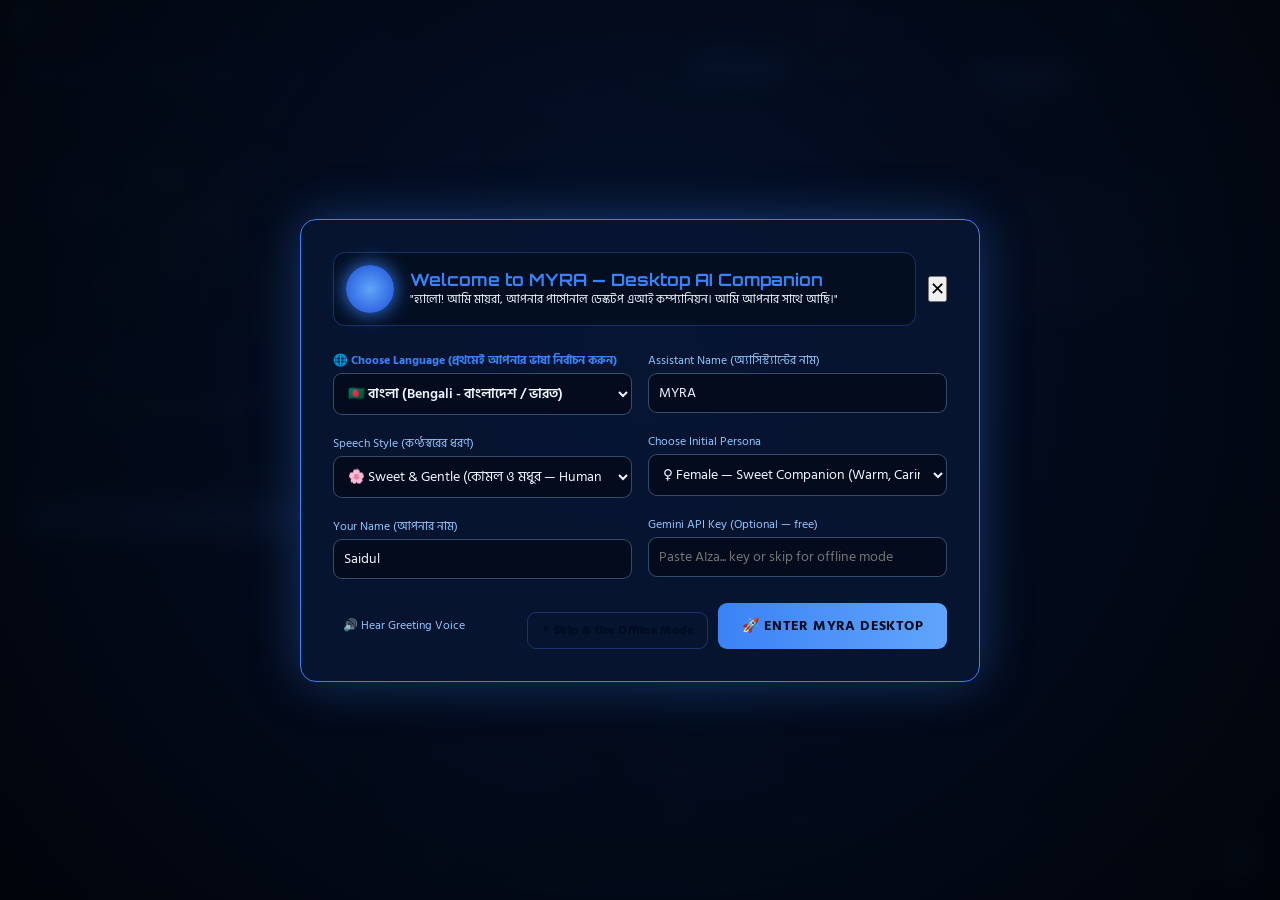
==== commit 72297c91: "Send live voice turns directly without the message box Co-authored-by: arena-agent <297053741+arena-" ====
--- a/MYRA-Preview.html
+++ b/MYRA-Preview.html
@@ -2943,10 +2943,14 @@
   if (text && !skipHistory) pushHistory(who, text);
   return bubble;
 }
-async function sendChat() {
+async function sendChat(voiceText) {
   if (chatBusy) return;
   const input = $('chatInput');
-  const text = input.value.trim();
+  // Live speech is delivered directly to MYRA. It is never placed in the
+  // typed-message box and it never needs a manual Send tap. A typed draft
+  // already sitting in that box is left untouched during a voice turn.
+  const directText = typeof voiceText === 'string' ? voiceText.trim() : '';
+  const text = directText || input.value.trim();
   if (!text) return;
   if (!HOLO.power) {
     toast('⏻ System is off — press ACTIVATE first!');
@@ -2956,7 +2960,7 @@
   addMsg(text, 'user');
   chatContext.push({ role: 'user', text });
   chatContext = chatContext.slice(-MAX_CHAT_CONTEXT);
-  input.value = '';
+  if (!directText) input.value = '';
   setChatBusy(true);
   setHoloStatus('🤔 MYRA is thinking…');
   setHoloState('THINKING…');
@@ -3111,6 +3115,7 @@
 let MIC_ARMED = false;
 let speechRecognizer = null;
 let speechSilenceTimer = null;
+let liveVoiceTranscript = '';
 let liveVoiceMode = null; // 'browser' | 'backend'
 let liveVoiceStatusCache = null;
 let liveVoiceStatusAt = 0;
@@ -3210,6 +3215,7 @@
 }
 
 function pauseLiveListeningForSpeech() {
+  liveVoiceTranscript = '';
   if (BACKEND_MIC.recorder) stopBackendMic(true, false);
   if (speechRecognizer && liveVoiceMode === 'browser') {
     try { speechRecognizer.stop(); } catch (e) {}
@@ -3295,11 +3301,12 @@
       setTimeout(() => resumeLiveListening(), 300);
       return;
     }
-    $('chatInput').value = text;
     setHoloState('THINKING…');
     setHoloStatus('👂 ' + (isBengaliText(text) ? 'শুনেছি: “' : 'Heard: “') + text + '”');
     logEvent('live voice heard: ' + text.slice(0, 120));
-    sendChat();
+    // Bypass the typed-message box completely: the finished utterance is
+    // already a submitted voice turn, not a draft waiting for Send.
+    sendChat(text);
   } catch (err) {
     BACKEND_MIC.busy = false;
     const message = String(err.message || err);
@@ -3472,18 +3479,21 @@
     }
     const txt = (final || interim).trim();
     if (txt) {
-      $('chatInput').value = txt;
+      // Keep the live transcript in memory and on the hologram status only;
+      // never copy it into the typed-message send box.
+      liveVoiceTranscript = txt;
       setHoloStatus('👂 ' + (isBengaliText(txt) ? 'শুনছি: "' : 'Listening: "') + txt + '"');
       setHoloState('LISTENING…');
       updateMicWave(2.5);
 
-      // Fast auto-send on silence (650ms if final sentence, 1300ms if interim)
+      // Fast automatic delivery on silence (650ms if final, 1300ms interim).
       const silenceDelay = hasFinal ? 650 : 1300;
       speechSilenceTimer = setTimeout(() => {
-        const val = $('chatInput').value.trim();
+        const val = liveVoiceTranscript.trim();
         if (val && !chatBusy) {
+          liveVoiceTranscript = '';
           setHoloStatus(isBengaliText(val) ? 'মাইরা শুনেছে, উত্তর দিচ্ছে এক্ষুনি…' : 'MYRA has heard you, replying now…');
-          sendChat();
+          sendChat(val);
           try { rec.stop(); } catch (err) {}
           updateMicWave(0);
         }
@@ -3492,13 +3502,15 @@
   };
 
   rec.onspeechend = () => {
-    const val = $('chatInput').value.trim();
+    const val = liveVoiceTranscript.trim();
     if (val && !chatBusy) {
       clearTimeout(speechSilenceTimer);
       speechSilenceTimer = setTimeout(() => {
-        if ($('chatInput').value.trim() && !chatBusy) {
-          setHoloStatus(isBengaliText(val) ? 'মাইরা শুনেছে, উত্তর দিচ্ছে এক্ষুনি…' : 'MYRA has heard you, replying now…');
-          sendChat();
+        const spoken = liveVoiceTranscript.trim();
+        if (spoken && !chatBusy) {
+          liveVoiceTranscript = '';
+          setHoloStatus(isBengaliText(spoken) ? 'মাইরা শুনেছে, উত্তর দিচ্ছে এক্ষুনি…' : 'MYRA has heard you, replying now…');
+          sendChat(spoken);
           try { rec.stop(); } catch (err) {}
           updateMicWave(0);
         }
@@ -3511,6 +3523,7 @@
     if (MIC_ARMED && ['not-allowed', 'service-not-allowed', 'audio-capture', 'network'].includes(e.error)) {
       // WebView2/Chromium shells often expose the recognizer object but no
       // working speech service. Switch to MYRA's own mic→backend hearing.
+      liveVoiceTranscript = '';
       liveVoiceMode = 'backend';
       setHoloStatus('🎤 Switching to MYRA live-voice engine…');
       setTimeout(() => startBackendLiveVoice(), 300);
@@ -3520,11 +3533,12 @@
   };
 
   rec.onend = () => {
-    const val = $('chatInput').value.trim();
+    const val = liveVoiceTranscript.trim();
     if (val && !chatBusy && !HOLO.speaking) {
       clearTimeout(speechSilenceTimer);
+      liveVoiceTranscript = '';
       setHoloStatus(isBengaliText(val) ? 'মাইরা শুনেছে, উত্তর দিচ্ছে এক্ষুনি…' : 'MYRA has heard you, replying now…');
-      sendChat();
+      sendChat(val);
       updateMicWave(0);
     } else if (MIC_ARMED && !HOLO.speaking && liveVoiceMode !== 'backend') {
       try { rec.start(); } catch (err) {}
@@ -3543,6 +3557,7 @@
 
   if (!on) {
     clearTimeout(speechSilenceTimer);
+    liveVoiceTranscript = '';
     if (speechRecognizer) { try { speechRecognizer.stop(); } catch (err) {} }
     stopBackendMic(true, false);
     liveVoiceMode = null;
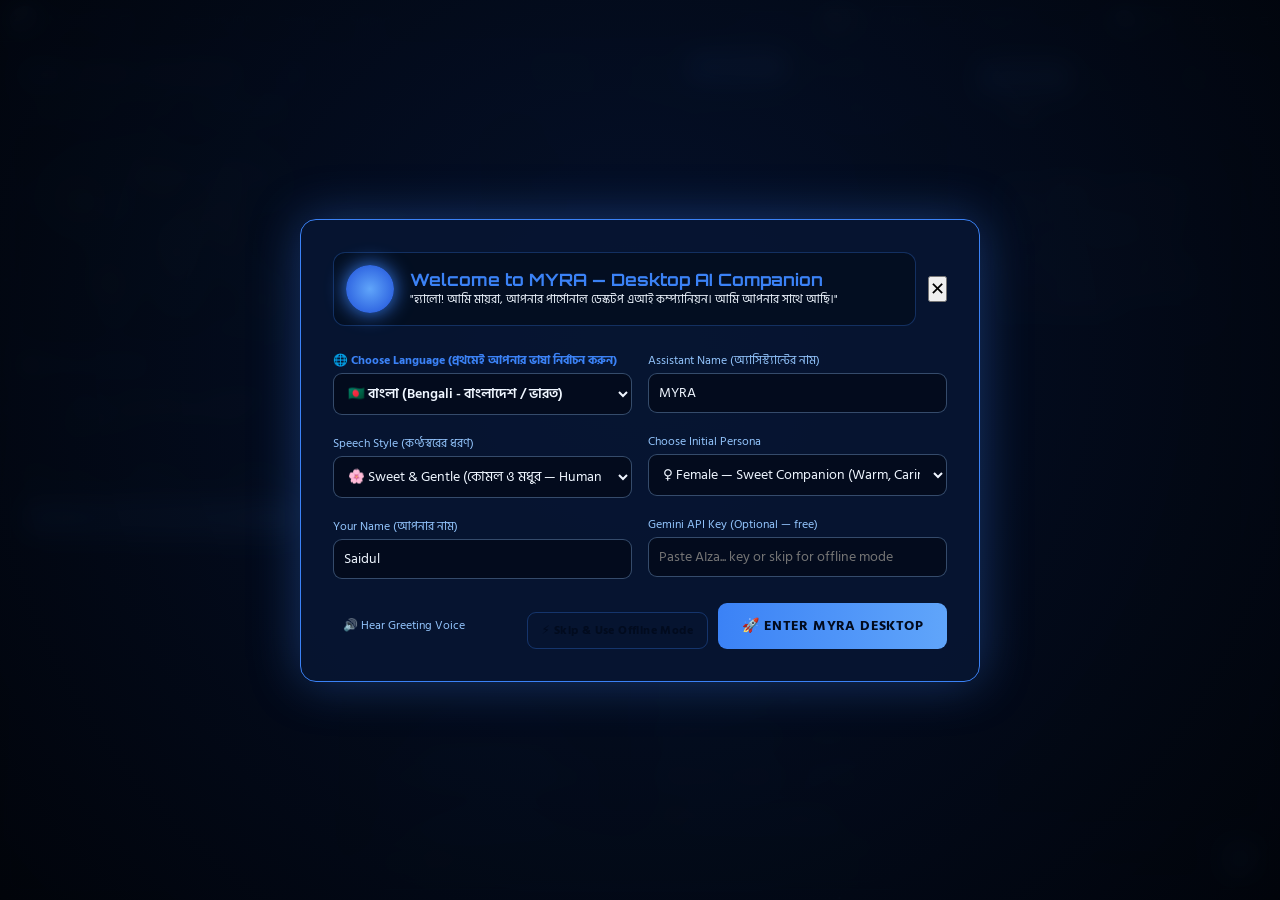
==== commit f0940dc4: "Never trap MYRA behind a failed update Make the update notice dismissible with Later, close, Escape," ====
--- a/MYRA-Preview.html
+++ b/MYRA-Preview.html
@@ -469,6 +469,20 @@
 .modal-actions {
   display: flex; gap: 10px; justify-content: flex-end; margin-top: 10px;
 }
+.modal-close-btn {
+  position: absolute; top: 10px; right: 10px; width: 34px; height: 34px;
+  border-radius: 50%; border: 1px solid var(--panel-border);
+  background: rgba(2,16,12,.72); color: var(--text); font-size: 17px;
+  cursor: pointer; line-height: 1; z-index: 2;
+}
+.modal-close-btn:hover { border-color: var(--danger); color: #fecaca; background: rgba(248,113,113,.16); }
+.update-actions { align-items: stretch; flex-wrap: wrap; }
+.update-actions .btn { width: auto; margin-top: 0; padding: 11px 16px; flex: 1 1 190px; }
+.update-later-btn {
+  background: rgba(2,16,12,.72) !important; color: var(--text) !important;
+  border: 1px solid var(--panel-border) !important; box-shadow: none !important;
+}
+.update-later-btn:hover { border-color: var(--accent) !important; }
 .vh-video {
   width: 100%; height: 100%; object-fit: cover; border-radius: 8px; position: absolute; inset: 0; z-index: 5;
 }
@@ -1470,21 +1484,23 @@
   </div>
 </div>
 
-<!-- MANDATORY / AUTO-UPDATE MODAL -->
+<!-- OPTIONAL / AUTO-UPDATE MODAL: never traps the owner inside MYRA -->
 <div class="modal-backdrop hidden" id="updateModal">
-  <div class="modal-box">
-    <h2>🚀 MYRA Update Required</h2>
+  <div class="modal-box" role="dialog" aria-modal="false" aria-labelledby="updateModalTitle">
+    <button class="modal-close-btn" id="closeUpdateBtn" type="button" title="Close and continue using MYRA" aria-label="Close update popup">✕</button>
+    <h2 id="updateModalTitle">🚀 MYRA Update Available</h2>
     <p class="modal-desc" id="updateModalDesc">
       A newer version of MYRA is published on GitHub.
-      Updates ensure you have the latest AI enhancements, memory optimizations, and security fixes.
+      You can update now, or close this popup and continue using the installed version.
     </p>
     <div class="input-row" style="background:rgba(2,16,12,0.6);padding:10px;border-radius:8px;font-size:12px;">
       <div>Current version: <b id="updateCurrentVer">...</b></div>
       <div style="margin-left:auto;">Latest on GitHub: <b id="updateLatestVer" style="color:var(--accent);">...</b></div>
     </div>
     <div id="updateProgressMsg" class="hint" style="color:var(--accent);"></div>
-    <div class="modal-actions">
-      <button class="btn btn-send" id="applyUpdateBtn" style="width:100%;padding:12px;">⬇️ Update MYRA Now</button>
+    <div class="modal-actions update-actions">
+      <button class="btn update-later-btn" id="dismissUpdateBtn" type="button">Later — Continue MYRA</button>
+      <button class="btn btn-send" id="applyUpdateBtn" type="button">⬇️ Update MYRA Now</button>
     </div>
   </div>
 </div>
@@ -5154,42 +5170,116 @@
   };
   checkInitialSetup();
 
-  /* Auto Update Check (runs every 5 mins & on start) */
+  /* Optional update notice. An update problem must never trap the owner:
+     the popup can always be closed with ✕, Later, Escape, or by clicking
+     outside it, and a dismissed version is not auto-opened again. */
+  const UPDATE_DISMISSED_KEY = 'myra_update_dismissed_version';
+  let latestUpdateVersion = '';
+  let updateAutoShownVersion = '';
+  let updateApplyBusy = false;
+
+  const closeUpdateModal = (remember = true) => {
+    const modal = $('updateModal');
+    if (modal) modal.classList.add('hidden');
+    if (remember && latestUpdateVersion) {
+      try { localStorage.setItem(UPDATE_DISMISSED_KEY, latestUpdateVersion); } catch (e) {}
+    }
+    if (updateApplyBusy) {
+      toast('⬇️ Update is continuing in the background. You can keep using MYRA.');
+    }
+  };
+  const openUpdateModal = (force = false) => {
+    const modal = $('updateModal');
+    if (!modal) return;
+    let dismissed = '';
+    try { dismissed = localStorage.getItem(UPDATE_DISMISSED_KEY) || ''; } catch (e) {}
+    if (!force && latestUpdateVersion && dismissed === latestUpdateVersion) return;
+    modal.classList.remove('hidden');
+    updateAutoShownVersion = latestUpdateVersion;
+  };
+
   const checkAppUpdate = async () => {
     if (location.protocol === 'file:') return;
     try {
       const res = await fetch('/api/system/update-check');
-      const data = await res.json();
+      const data = await res.json().catch(() => ({}));
       if (data.update_available) {
+        latestUpdateVersion = String(data.latest_version || '');
         $('updateChip').classList.remove('hidden');
-        $('updateCurrentVer').textContent = data.current_version;
-        $('updateLatestVer').textContent = data.latest_version;
-        $('updateModal').classList.remove('hidden');
+        $('updateCurrentVer').textContent = data.current_version || 'local';
+        $('updateLatestVer').textContent = latestUpdateVersion || 'unknown';
+        // Notify once for this version in this session. After the owner
+        // dismisses it, only the small UPDATE READY chip remains.
+        if (updateAutoShownVersion !== latestUpdateVersion) openUpdateModal(false);
+      } else {
+        latestUpdateVersion = '';
+        updateAutoShownVersion = '';
+        $('updateChip').classList.add('hidden');
+        $('updateModal').classList.add('hidden');
+        try { localStorage.removeItem(UPDATE_DISMISSED_KEY); } catch (e) {}
       }
     } catch (e) {}
   };
   setTimeout(checkAppUpdate, 2500);
   setInterval(checkAppUpdate, 5 * 60 * 1000);
 
-  $('updateChip').addEventListener('click', () => $('updateModal').classList.remove('hidden'));
+  $('updateChip').addEventListener('click', () => openUpdateModal(true));
+  $('closeUpdateBtn')?.addEventListener('click', () => closeUpdateModal(true));
+  $('dismissUpdateBtn')?.addEventListener('click', () => closeUpdateModal(true));
+  $('updateModal')?.addEventListener('click', (event) => {
+    if (event.target === $('updateModal')) closeUpdateModal(true);
+  });
+  document.addEventListener('keydown', (event) => {
+    if (event.key === 'Escape' && !$('updateModal')?.classList.contains('hidden')) {
+      closeUpdateModal(true);
+    }
+  });
 
   $('applyUpdateBtn').addEventListener('click', async () => {
+    if (updateApplyBusy) return;
     const btn = $('applyUpdateBtn');
+    const progress = $('updateProgressMsg');
+    updateApplyBusy = true;
     btn.disabled = true;
-    $('updateProgressMsg').textContent = '⬇️ Downloading update from GitHub and refreshing files…';
+    btn.textContent = '⬇️ Updating…';
+    if (progress) progress.textContent = '⬇️ Downloading update from GitHub and refreshing files… You may close this popup and keep using MYRA.';
+    const controller = 'AbortController' in window ? new AbortController() : null;
+    const timeoutId = controller ? setTimeout(() => controller.abort(), 120000) : null;
     try {
-      const res = await fetch('/api/system/update-apply', { method: 'POST' });
-      const data = await res.json();
-      if (data.ok) {
-        $('updateProgressMsg').textContent = '✅ Update complete! Restarting MYRA…';
-        toast('🚀 MYRA updated successfully! Reloading…');
-        setTimeout(() => window.location.reload(), 1600);
-      } else {
-        throw new Error(data.error || 'Update failed');
+      const res = await fetch('/api/system/update-apply', {
+        method: 'POST',
+        signal: controller ? controller.signal : undefined,
+      });
+      const data = await res.json().catch(() => ({}));
+      if (!res.ok || !data.ok) {
+        const statusText = data.status === 'offline'
+          ? 'GitHub could not be reached. Check the internet and try again later.'
+          : 'The update did not finish. Your installed MYRA is still usable.';
+        throw new Error(data.error || statusText);
       }
+      if (data.status === 'current') {
+        if (progress) progress.textContent = '✅ MYRA is already up to date.';
+        $('updateChip').classList.add('hidden');
+        try { localStorage.removeItem(UPDATE_DISMISSED_KEY); } catch (e) {}
+        toast('✅ MYRA is already up to date.');
+        closeUpdateModal(false);
+        return;
+      }
+      if (progress) progress.textContent = '✅ Update complete! Reloading MYRA…';
+      try { localStorage.removeItem(UPDATE_DISMISSED_KEY); } catch (e) {}
+      toast('🚀 MYRA updated successfully! Reloading…');
+      setTimeout(() => window.location.reload(), 1600);
     } catch (e) {
-      $('updateProgressMsg').textContent = '⚠️ Could not update: ' + e.message;
+      const message = e && e.name === 'AbortError'
+        ? 'Update took too long and was stopped. Check the internet and try again later.'
+        : (e.message || 'Update failed.');
+      if (progress) progress.textContent = '⚠️ Could not update: ' + message + ' Tap “Later — Continue MYRA” to keep using MYRA.';
+      toast('⚠️ MYRA update failed, but MYRA is still usable. Close the popup with Later or ✕.', 6500);
+    } finally {
+      if (timeoutId) clearTimeout(timeoutId);
+      updateApplyBusy = false;
       btn.disabled = false;
+      btn.textContent = '⬇️ Update MYRA Now';
     }
   });
 
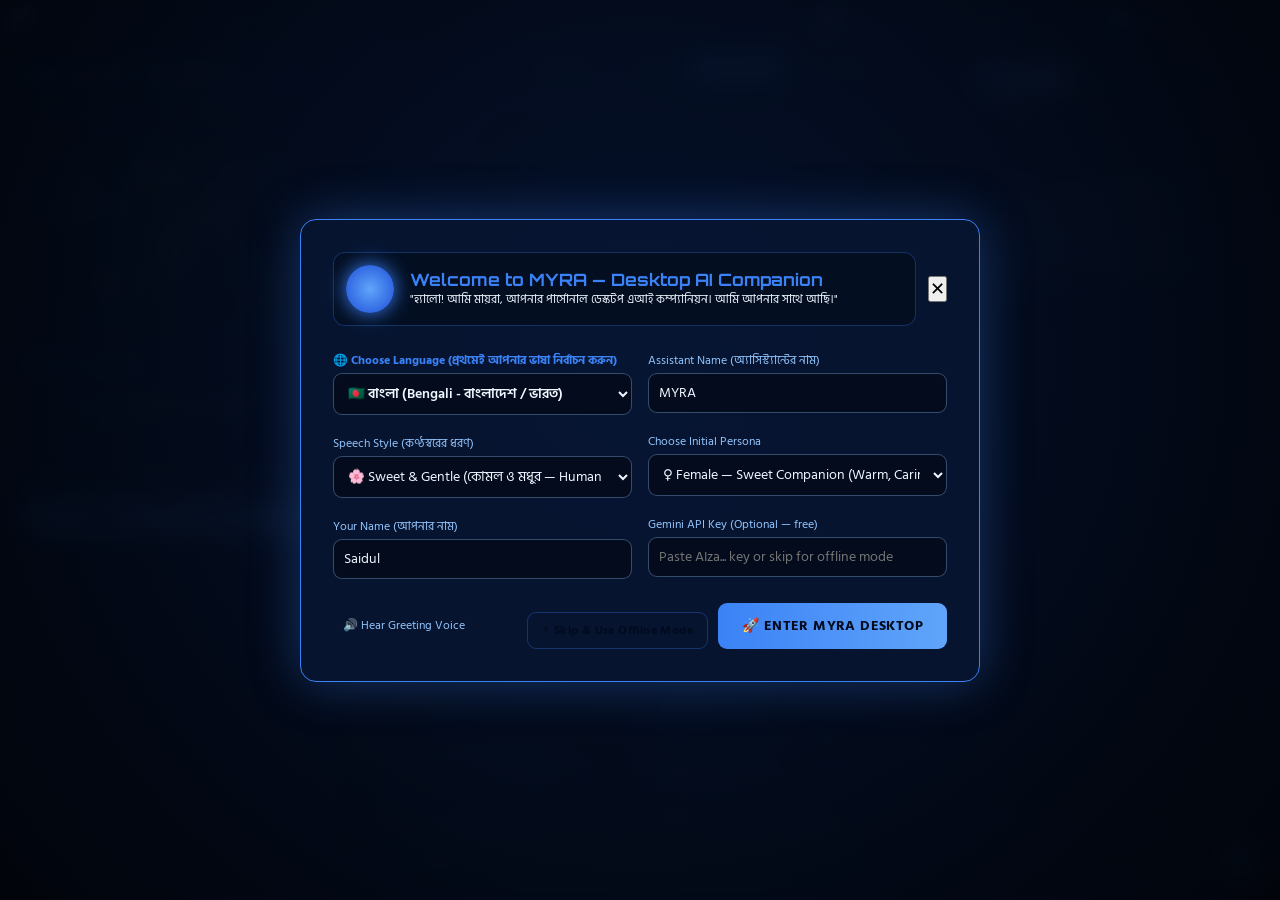
==== commit bb7cea2c: "Wire every UI option to real backend/files, short answers by default, faster voice (v1.1) - New back" ====
--- a/MYRA-Preview.html
+++ b/MYRA-Preview.html
@@ -374,6 +374,16 @@
 .sk-info small{color:var(--muted);font-size:11.5px;line-height:1.4}
 .skill-soon{border-style:dashed;opacity:.75}
 .soon-tag{font-family:'Orbitron',sans-serif;font-size:9.5px;letter-spacing:1.4px;color:var(--hot);border:1px solid var(--hot);border-radius:999px;padding:3px 9px}
+.skill-library-btn{width:auto!important;margin-top:0!important;padding:7px 10px!important;font-size:10.5px!important;flex:none}
+.readiness-actions{display:flex;gap:8px;flex-wrap:wrap;margin:8px 0 4px}
+.readiness-actions .btn{width:auto;margin-top:0;flex:1 1 190px;padding:9px 12px}
+.readiness-list{display:flex;flex-direction:column;gap:6px;margin-top:8px}
+.readiness-item{display:flex;gap:9px;align-items:flex-start;background:rgba(2,16,12,.55);border:1px solid var(--panel-border);border-radius:9px;padding:8px 10px}
+.readiness-icon{flex:none;line-height:1.35}
+.readiness-item b{display:block;font-size:12px;line-height:1.35}
+.readiness-item small{display:block;color:var(--muted);font-size:11px;line-height:1.45;margin-top:1px}
+.readiness-item.is-warning{border-color:rgba(248,113,113,.65)}
+.readiness-item.is-action{border-color:rgba(251,191,36,.65)}
 
 /* Character full view */
 .char-cards{display:grid;grid-template-columns:repeat(auto-fit,minmax(240px,1fr));gap:10px;margin-bottom:16px}
@@ -738,9 +748,9 @@
         <div class="dropdown hidden" id="supportDrop">
           <div class="dd-title">Support</div>
           <ul class="dd-list">
-            <li>▶ Start: double-click <b>start.bat</b> (Windows) or run <b>python run.py</b></li>
-            <li>🔌 "Server disconnected"? Make sure <b>run.py</b> is running</li>
-            <li>🗺️ Full plan &amp; stages: see <b>BLUEPRINT.md</b> in the project</li>
+            <li>▶ Start: use the <b>MYRA Desktop shortcut</b> (it checks for updates, then opens MYRA)</li>
+            <li>🔌 "Server disconnected"? Close MYRA fully and open the Desktop shortcut again</li>
+            <li>🧰 Missing file/setting? Open <b>SETTING → System Files &amp; Background</b> and tap <b>CREATE / REPAIR FILES</b></li>
             <li>🔑 API keys are managed in <b>SETTING</b> — never share keys with anyone</li>
           </ul>
         </div>
@@ -749,10 +759,10 @@
   </div>
 
   <div class="topbar-right">
-    <span class="version-chip" id="versionChip">v1.0 · Active</span>
+    <span class="version-chip" id="versionChip">v1.1 · Active</span>
     <span class="update-chip hidden" id="updateChip">⬆️ UPDATE READY</span>
 
-    <div class="awareness" title="Ambient awareness — MYRA proactively pays attention (real senses arrive in Stages 5 & 9)">
+    <div class="awareness" title="Awareness — when ON, MYRA may speak due-reminder alerts. It never starts the mic, camera or screen by itself.">
       <span class="aw-label">AWARENESS</span>
       <label class="switch switch-mini"><input type="checkbox" id="awarenessToggle"><span class="slider"></span></label>
     </div>
@@ -1150,7 +1160,7 @@
     <span class="fv-note">Stored only on your laptop — never in the cloud</span>
   </header>
   <div class="fv-body">
-    <p class="hint" style="margin-top:0">From Stage 4, MYRA will remember your name, your likes, your days — everything you share. You can already add memories below; they will plug into the real SQLite brain in Stage 4.</p>
+    <p class="hint" style="margin-top:0">Memories you add here are saved in MYRA's local SQLite database (<b>myra.db</b>) on this laptop and survive restarts and updates.</p>
     <div class="input-row" style="max-width:640px">
       <input type="text" id="memoryInput" class="input chat-input" placeholder="e.g. My favorite food is biryani">
       <button class="btn btn-send" id="memoryAdd">＋ ADD</button>
@@ -1195,10 +1205,10 @@
         <div class="sk-info"><b>Camera Vision</b><small>Understands what the camera shows (only with permission)</small></div>
         <label class="switch"><input type="checkbox" class="skill-toggle" data-skill="camera_vision"><span class="slider"></span></label>
       </div>
-      <div class="skill-card skill-soon">
-        <div class="sk-ico">➕</div>
-        <div class="sk-info"><b>Add New Skill</b><small>Plug in new abilities here (Stage 7+)</small></div>
-        <span class="soon-tag">SOON</span>
+      <div class="skill-card" id="skillLibraryCard">
+        <div class="sk-ico">🧰</div>
+        <div class="sk-info"><b>Built-in Skill Library</b><small id="skillLibraryStatus">Checking registered Agent skills…</small></div>
+        <button class="btn skill-library-btn" id="refreshSkillLibrary" type="button">REFRESH</button>
       </div>
     </div>
   </div>
@@ -1270,6 +1280,14 @@
         <option>Motivational coach</option>
         <option>Calm mentor</option>
       </select>
+
+      <label class="field-label">Answer length</label>
+      <select id="responseLengthSelect" class="input" style="max-width:520px">
+        <option value="auto">⚡ Short by default — detailed only when I ask for more</option>
+        <option value="short">Short &amp; fast</option>
+        <option value="detailed">Detailed explanations</option>
+      </select>
+      <p class="hint" style="max-width:520px">Default is short and fast. Say “বেশি করে বলো”, “বড় করে বলো”, “ভালো করে বুঝিয়ে বলো” or “explain in detail” when you want a longer answer.</p>
 
       <hr class="divider" style="margin: 20px 0 15px 0; max-width: 520px;">
 
@@ -1387,14 +1405,20 @@
         <button class="icon-btn key-remove hidden" id="removeDeepseek" title="Remove saved key">✕</button>
       </div>
 
-      <label class="field-label">Ollama Local Model (Free offline, e.g. llama3, mistral, qwen)</label>
+      <label class="field-label">Mistral API Key <span class="key-status" id="mistralKeyStatus"></span></label>
+      <div class="key-row">
+        <input type="password" id="mistralKey" class="input" placeholder="Paste Mistral API key" autocomplete="off">
+        <button class="icon-btn key-remove hidden" id="removeMistral" title="Remove saved key">✕</button>
+      </div>
+
+      <label class="field-label">Ollama Local Model (Free offline, e.g. llama3, mistral, qwen) <span class="key-status" id="ollamaKeyStatus"></span></label>
       <div class="key-row">
         <input type="text" id="ollamaModel" class="input" placeholder="Model name (e.g. llama3.2, mistral, qwen2.5)" autocomplete="off">
         <button class="icon-btn key-remove hidden" id="removeOllama" title="Clear Ollama">✕</button>
       </div>
       <button class="btn" id="saveKeys">💾 SAVE KEYS</button>
       <p class="hint hidden" id="keysPreviewNote">👀 <b>Preview mode:</b> keys can only be saved from the real app on your laptop (double-click <code>start.bat</code>) — not from this preview file.</p>
-      <p class="hint">Keys are stored only on your laptop in a private <code>.env</code> file, survive restarts, and afterwards only the last 4 characters are shown. Stage 3 chat uses Gemini first and Groq as backup.</p>
+      <p class="hint">Keys stay only on your laptop (Windows Credential Manager when available, otherwise the private <code>.env</code> file), survive restarts/updates, and afterwards only the last 4 characters are shown. The BRAIN you select above is the brain MYRA uses.</p>
       <p class="hint">🆓 <b>Get both keys free:</b><br>
       1. <a href="https://aistudio.google.com" target="_blank" rel="noopener">aistudio.google.com</a> → sign in → <b>Get API key</b> → <b>Create API key</b> → copy<br>
       2. <a href="https://console.groq.com" target="_blank" rel="noopener">console.groq.com</a> → sign in → <b>API Keys</b> → <b>Create API Key</b> → copy<br>
@@ -1406,8 +1430,18 @@
       <p class="hint">Clears saved choices in this browser (character, theme, name, personality, skill toggles).</p>
 
       <hr class="divider">
+      <h3>🧰 System Files &amp; Background</h3>
+      <p class="hint">This checks the local files and settings behind MYRA's UI options: database, keys file, voice folders, offline news, feedback, updates and connection safety. <b>HTTP on 127.0.0.1</b> stays inside this laptop; AI/GitHub/news/model downloads use <b>HTTPS</b>.</p>
+      <div class="readiness-actions">
+        <button class="btn" id="refreshReadiness" type="button">CHECK SYSTEM FILES</button>
+        <button class="btn btn-send" id="repairReadiness" type="button">CREATE / REPAIR FILES</button>
+      </div>
+      <p class="hint" id="readinessSummary">Checking…</p>
+      <div class="readiness-list" id="readinessList"></div>
+
+      <hr class="divider">
       <h3>ℹ️ About</h3>
-      <p class="hint"><b>MYRA</b> — Personal Desktop AI Assistant · <span id="aboutVersion">v0.8 · Stage 3 (AI Chat)</span><br>
+      <p class="hint"><b>MYRA</b> — Personal Desktop AI Assistant · <span id="aboutVersion">v1.1 · Core desktop</span><br>
       Brain: the provider you select in the top BRAIN switcher is used exactly as chosen (Auto picks the best configured one) · Memory: local SQLite · Runs light on 8GB RAM.<br>
       World Monitor attaches the open-source live dashboard at worldmonitor.app.</p>
     </div>
@@ -1586,8 +1620,8 @@
       <h3 style="margin:0; font-family:'Orbitron',sans-serif; color:var(--accent); font-size:16px;">📱 Connect Mobile Phone</h3>
       <button class="icon-btn" id="mobileLinkCloseBtn" style="font-size:16px;">✕</button>
     </div>
-    <p style="margin:0; font-size:12px; color:var(--text); line-height:1.4;">
-      Scan this QR code with your phone camera or mobile browser (must be connected to the same Wi-Fi network) to control MYRA on your laptop!
+    <p id="mobileLinkNote" style="margin:0; font-size:12px; color:var(--text); line-height:1.4;">
+      Checking whether Phone Link is enabled…
     </p>
     <div class="qr-container" id="phoneQrContainer">
       <div id="phoneQrBox"></div>
@@ -1651,15 +1685,37 @@
   const el = $('holoState'); if (el) el.textContent = txt;
 }
 
-/* ---------- Session console + history ---------- */
+/* ---------- Session console + persistent history ---------- */
 const EVENTS = [];
 function logEvent(msg) {
   EVENTS.push([new Date(), msg]);
   const el = $('consoleLog');
   if (el) el.textContent = EVENTS.map(([d, m]) => `[${d.toLocaleTimeString('en-GB')}] ${m}`).join('\n');
 }
-const HISTORY = [];
-function pushHistory(who, text) { HISTORY.push({ who, text, at: new Date() }); }
+function loadSavedHistory() {
+  try {
+    const raw = JSON.parse(localStorage.getItem('myra_history') || '[]');
+    if (!Array.isArray(raw)) return [];
+    return raw.slice(-200).map((h) => ({
+      who: h && h.who === 'user' ? 'user' : 'ai',
+      text: String((h && h.text) || ''),
+      at: new Date((h && h.at) || Date.now()),
+    })).filter((h) => h.text);
+  } catch (e) { return []; }
+}
+const HISTORY = loadSavedHistory();
+function saveHistory() {
+  try {
+    localStorage.setItem('myra_history', JSON.stringify(HISTORY.slice(-200).map((h) => ({
+      who: h.who, text: h.text, at: h.at instanceof Date ? h.at.toISOString() : h.at,
+    }))));
+  } catch (e) {}
+}
+function pushHistory(who, text) {
+  HISTORY.push({ who, text, at: new Date() });
+  if (HISTORY.length > 200) HISTORY.splice(0, HISTORY.length - 200);
+  saveHistory();
+}
 
 /* =========================================================
    Themes
@@ -1696,6 +1752,128 @@
   pMat: null,
   startMorph: null,  // set inside initHologram
 };
+
+/* ---------- UI settings backup in MYRA's local database ----------
+   The WebView localStorage is the fast Start cache; the same non-secret
+   choices are also mirrored to /api/settings/ui (SQLite myra.db).  If a
+   browser profile is cleared, MYRA can restore the owner's choices. */
+const UI_SETTING_LOCAL_KEYS = new Set([
+  'myra_name', 'myra_owner', 'myra_char', 'myra_theme', 'myra_brain_provider',
+  'myra_personality', 'myra_response_style', 'myra_awareness', 'myra_voice_style',
+  'myra_voice_pitch', 'myra_voice_rate', 'myra_voice_uri', 'myra_voice_muted',
+  'myra_speech_lang', 'myra_lang', 'myra_custom_persona_name',
+  'myra_custom_persona_prompt', 'myra_office_anim', 'myra_globe_spin',
+  'myra_right_collapsed', 'myra_news_region', 'myra_onboarded',
+]);
+let uiSettingsSyncTimer = null;
+let uiSettingsHydrating = false;
+const nativeStorageSetItem = Storage.prototype.setItem;
+const nativeStorageRemoveItem = Storage.prototype.removeItem;
+function collectUiSettings() {
+  const pitch = parseFloat(localStorage.getItem('myra_voice_pitch'));
+  const rate = parseFloat(localStorage.getItem('myra_voice_rate'));
+  return {
+    assistant_name: localStorage.getItem('myra_name') || 'MYRA',
+    owner_name: localStorage.getItem('myra_owner') || 'Saidul',
+    character: HOLO.char,
+    theme: themeName,
+    brain_provider: localStorage.getItem('myra_brain_provider') || 'auto',
+    personality: localStorage.getItem('myra_personality') || 'Warm & friendly',
+    response_style: localStorage.getItem('myra_response_style') || 'auto',
+    awareness: localStorage.getItem('myra_awareness') === '1',
+    voice_style: localStorage.getItem('myra_voice_style') || 'gentle',
+    voice_pitch: Number.isFinite(pitch) ? pitch : 1.0,
+    voice_rate: Number.isFinite(rate) ? rate : 1.0,
+    voice_uri: localStorage.getItem('myra_voice_uri') || 'auto',
+    voice_muted: localStorage.getItem('myra_voice_muted') === '1',
+    speech_language: localStorage.getItem('myra_speech_lang') || localStorage.getItem('myra_lang') || 'bn-BD',
+    custom_persona_name: localStorage.getItem('myra_custom_persona_name') || '',
+    custom_persona_prompt: localStorage.getItem('myra_custom_persona_prompt') || '',
+    office_animation: localStorage.getItem('myra_office_anim') !== '0',
+    globe_auto_spin: localStorage.getItem('myra_globe_spin') !== '0',
+    right_panel_collapsed: localStorage.getItem('myra_right_collapsed') === '1',
+    news_region: localStorage.getItem('myra_news_region') || 'all',
+    onboarded: localStorage.getItem('myra_onboarded') === 'true',
+  };
+}
+async function syncUiSettingsNow(useBeacon = false) {
+  if (location.protocol === 'file:') return;
+  const body = JSON.stringify({ settings: collectUiSettings() });
+  try {
+    if (useBeacon && navigator.sendBeacon) {
+      navigator.sendBeacon('/api/settings/ui', new Blob([body], { type: 'application/json' }));
+      return;
+    }
+    await fetch('/api/settings/ui', {
+      method: 'POST',
+      headers: { 'Content-Type': 'application/json' },
+      body,
+      keepalive: useBeacon,
+    });
+  } catch (e) {}
+}
+function queueUiSettingsSync() {
+  if (uiSettingsHydrating || location.protocol === 'file:') return;
+  clearTimeout(uiSettingsSyncTimer);
+  uiSettingsSyncTimer = setTimeout(() => syncUiSettingsNow(false), 650);
+}
+try {
+  Storage.prototype.setItem = function(key, value) {
+    nativeStorageSetItem.call(this, key, value);
+    if (this === localStorage && UI_SETTING_LOCAL_KEYS.has(key)) queueUiSettingsSync();
+  };
+  Storage.prototype.removeItem = function(key) {
+    nativeStorageRemoveItem.call(this, key);
+    if (this === localStorage && UI_SETTING_LOCAL_KEYS.has(key)) queueUiSettingsSync();
+  };
+  window.addEventListener('beforeunload', () => syncUiSettingsNow(true));
+} catch (e) {}
+async function hydrateUiSettings() {
+  if (location.protocol === 'file:') return;
+  const controller = 'AbortController' in window ? new AbortController() : null;
+  const timer = controller ? setTimeout(() => controller.abort(), 1200) : null;
+  try {
+    const res = await fetch('/api/settings/ui', { signal: controller ? controller.signal : undefined });
+    const data = await res.json().catch(() => ({}));
+    const stored = (data && data.stored_settings) || {};
+    const setIfMissing = (key, value) => {
+      if (value === undefined || value === null || localStorage.getItem(key) !== null) return;
+      nativeStorageSetItem.call(localStorage, key, String(value));
+    };
+    uiSettingsHydrating = true;
+    setIfMissing('myra_name', stored.assistant_name);
+    setIfMissing('myra_owner', stored.owner_name);
+    setIfMissing('myra_char', stored.character);
+    setIfMissing('myra_theme', stored.theme);
+    setIfMissing('myra_brain_provider', stored.brain_provider);
+    setIfMissing('myra_personality', stored.personality);
+    setIfMissing('myra_response_style', stored.response_style);
+    if (stored.awareness !== undefined) setIfMissing('myra_awareness', stored.awareness ? '1' : '0');
+    setIfMissing('myra_voice_style', stored.voice_style);
+    setIfMissing('myra_voice_pitch', stored.voice_pitch);
+    setIfMissing('myra_voice_rate', stored.voice_rate);
+    setIfMissing('myra_voice_uri', stored.voice_uri);
+    if (stored.voice_muted !== undefined) setIfMissing('myra_voice_muted', stored.voice_muted ? '1' : '0');
+    setIfMissing('myra_speech_lang', stored.speech_language);
+    setIfMissing('myra_lang', stored.speech_language);
+    setIfMissing('myra_custom_persona_name', stored.custom_persona_name);
+    setIfMissing('myra_custom_persona_prompt', stored.custom_persona_prompt);
+    if (stored.office_animation !== undefined) setIfMissing('myra_office_anim', stored.office_animation ? '1' : '0');
+    if (stored.globe_auto_spin !== undefined) setIfMissing('myra_globe_spin', stored.globe_auto_spin ? '1' : '0');
+    if (stored.right_panel_collapsed !== undefined) setIfMissing('myra_right_collapsed', stored.right_panel_collapsed ? '1' : '0');
+    setIfMissing('myra_news_region', stored.news_region);
+    if (stored.onboarded !== undefined) setIfMissing('myra_onboarded', stored.onboarded ? 'true' : 'false');
+    themeName = localStorage.getItem('myra_theme') || themeName;
+    if (!THEME_HEX[themeName]) themeName = 'stonic';
+    HOLO.char = savedChar();
+  } catch (e) {
+    // Local settings remain fully usable if the backend is briefly busy.
+  } finally {
+    if (timer) clearTimeout(timer);
+    uiSettingsHydrating = false;
+    queueUiSettingsSync(); // migrate existing local choices into myra.db
+  }
+}
 
 const LGT = (() => {
   const nrm = (x, y, z) => { const l = Math.hypot(x, y, z); return [x / l, y / l, z / l]; };
@@ -2465,7 +2643,7 @@
 const OFFLINE_NEWS = [
   { title: "You're offline — live headlines will appear here the moment internet returns.", link: '#', src: 'OFFLINE', ts: Date.now() },
 ];
-let newsItems = [], newsLive = false, newsRegion = 'all';
+let newsItems = [], newsLive = false, newsRegion = localStorage.getItem('myra_news_region') || 'all';
 
 function timeAgo(ts) {
   const m = Math.floor((Date.now() - ts) / 60000);
@@ -2674,7 +2852,7 @@
   const box = $('historyList');
   box.innerHTML = '';
   if (!HISTORY.length) {
-    box.innerHTML = '<div class="empty-note">No conversation yet this session.</div>';
+    box.innerHTML = '<div class="empty-note">No saved conversation yet.</div>';
     return;
   }
   HISTORY.forEach((h) => {
@@ -2694,7 +2872,7 @@
 /* =========================================================
    Speaking (demo TTS; real voice in Stage 5)
    ========================================================= */
-let VOICE_MUTED = false;
+let VOICE_MUTED = localStorage.getItem('myra_voice_muted') === '1';
 function speechLangFor(text) {
   if (/[\u0980-\u09FF]/.test(text)) return 'bn-BD';
   if (/[\u0900-\u097F]/.test(text)) return 'hi-IN';
@@ -2717,7 +2895,8 @@
   if (/male|david|guy|daniel|george|ravi|hemant|madhur|pradeep|bashkar/.test(name)) return 'male';
   return '';
 }
-function spokenMainText(raw, maxChars = 620) {
+function spokenMainText(raw, detailed = false) {
+  const maxChars = detailed ? 850 : 300;
   let text = String(raw || '')
     .replace(/```[\s\S]*?```/g, ' ')
     .replace(/`[^`]+`/g, ' ')
@@ -2735,7 +2914,7 @@
   const parts = sentences.length ? sentences : [text];
   if (parts.length > 1 && /^(sure|of course|certainly|okay|here(?:'s| is)(?: the answer)?)[.!।]?$/i.test(parts[0])) parts.shift();
   let out = '';
-  for (const sentence of parts.slice(0, 4)) {
+  for (const sentence of parts.slice(0, detailed ? 5 : 2)) {
     const candidate = out ? `${out} ${sentence}` : sentence;
     if (candidate.length > maxChars && out) break;
     out = candidate;
@@ -2745,8 +2924,17 @@
   return out;
 }
 
-async function speakDemo(rawText) {
-  const text = spokenMainText(rawText);
+function hasFastBrowserVoice(lang) {
+  if (!('speechSynthesis' in window)) return false;
+  try {
+    const gender = characterVoiceGender();
+    const prefix = String(lang || '').slice(0, 2).toLowerCase();
+    return speechSynthesis.getVoices().some((v) => browserVoiceGender(v) === gender && v.lang.toLowerCase().startsWith(prefix));
+  } catch (e) { return false; }
+}
+async function speakDemo(rawText, options = {}) {
+  const detailed = Boolean(options && (options.detailed || options.response_style === 'detailed'));
+  const text = spokenMainText(rawText, detailed);
   if (!text) return;
   if (!HOLO.power) return;
   if (VOICE_MUTED) {
@@ -2783,7 +2971,20 @@
   // FEMALE female). A browser voice URI is not an Edge voice ID.
   try {
     const controller = 'AbortController' in window ? new AbortController() : null;
-    const timeoutId = controller ? setTimeout(() => controller.abort(), 12000) : null;
+    const timeoutId = controller ? setTimeout(() => controller.abort(), 7000) : null;
+    // If Edge voice generation is slow and Windows already has a matching
+    // same-language voice, start locally instead of making the owner wait.
+    const fastFallbackId = controller ? setTimeout(() => {
+      if (hasFastBrowserVoice(lang)) controller.abort();
+    }, 1800) : null;
+    const savedPitchForEdge = parseFloat(localStorage.getItem('myra_voice_pitch'));
+    const savedRateForEdge = parseFloat(localStorage.getItem('myra_voice_rate'));
+    const edgePitch = Number.isFinite(savedPitchForEdge)
+      ? `${Math.round(clamp((savedPitchForEdge - 1) * 50, -30, 30)) >= 0 ? '+' : ''}${Math.round(clamp((savedPitchForEdge - 1) * 50, -30, 30))}Hz`
+      : '+0Hz';
+    const edgeRate = Number.isFinite(savedRateForEdge)
+      ? `${Math.round(clamp((savedRateForEdge - 1) * 100, -40, 50)) >= 0 ? '+' : ''}${Math.round(clamp((savedRateForEdge - 1) * 100, -40, 50))}%`
+      : '+0%';
     const res = await fetch('/api/voice/speak', {
       method: 'POST',
       headers: { 'Content-Type': 'application/json' },
@@ -2792,10 +2993,15 @@
         character: HOLO.char,
         voice: 'auto',
         style: localStorage.getItem('myra_voice_style') || 'gentle',
+        pitch: edgePitch,
+        rate: edgeRate,
+        detailed,
+        response_style: detailed ? 'detailed' : 'short',
       }),
       signal: controller ? controller.signal : undefined,
     });
     if (timeoutId) clearTimeout(timeoutId);
+    if (fastFallbackId) clearTimeout(fastFallbackId);
     if (runId !== speechRunId) return;
 
     if (res.ok && (res.headers.get('Content-Type') || '').includes('audio')) {
@@ -2886,9 +3092,22 @@
   male: 'Good day, sir. 🎩 I am MYRA, at your service. I will use exactly the brain you select above, with a male voice in this form. How may I help?',
   female: "Hello, I'm MYRA — your personal desktop companion. 💗 I will use exactly the brain you select above, with a female voice in this form. Type below or tap the mic and talk to me!",
 };
-let chatContext = [];
+const MAX_CHAT_CONTEXT = 14;
+function loadSavedChatContext() {
+  try {
+    const raw = JSON.parse(localStorage.getItem('myra_chat_context') || '[]');
+    if (!Array.isArray(raw)) return [];
+    return raw.slice(-MAX_CHAT_CONTEXT).map((m) => ({
+      role: m && m.role === 'assistant' ? 'assistant' : 'user',
+      text: String((m && m.text) || '').slice(0, 6000),
+    })).filter((m) => m.text);
+  } catch (e) { return []; }
+}
+let chatContext = loadSavedChatContext();
 let chatBusy = false;
-const MAX_CHAT_CONTEXT = 14;
+function saveChatContext() {
+  try { localStorage.setItem('myra_chat_context', JSON.stringify(chatContext.slice(-MAX_CHAT_CONTEXT))); } catch (e) {}
+}
 
 function currentPersonality() {
   const sel = $('personality');
@@ -2959,7 +3178,7 @@
   if (text && !skipHistory) pushHistory(who, text);
   return bubble;
 }
-async function sendChat(voiceText) {
+async function sendChat(voiceText, options = {}) {
   if (chatBusy) return;
   const input = $('chatInput');
   // Live speech is delivered directly to MYRA. It is never placed in the
@@ -2976,6 +3195,7 @@
   addMsg(text, 'user');
   chatContext.push({ role: 'user', text });
   chatContext = chatContext.slice(-MAX_CHAT_CONTEXT);
+  saveChatContext();
   if (!directText) input.value = '';
   setChatBusy(true);
   setHoloStatus('🤔 MYRA is thinking…');
@@ -2993,9 +3213,10 @@
       throw previewError;
     }
 
-    // Multimodal Vision capture: if camera or screen stream is live, capture frame
-    let imageBase64 = null;
-    if (VIS.cam || VIS.scr) {
+    // Multimodal Vision capture: a Snapshot passes its exact captured
+    // frame; otherwise use the currently consented live camera/screen.
+    let imageBase64 = options && typeof options.image === 'string' ? options.image : null;
+    if (!imageBase64 && (VIS.cam || VIS.scr)) {
       try {
         const video = $('vhVideo');
         if (video && video.videoWidth && video.videoHeight) {
@@ -3020,6 +3241,7 @@
       assistant_name: localStorage.getItem('myra_name') || 'MYRA',
       owner_name: localStorage.getItem('myra_owner') || 'Saidul',
       provider: localStorage.getItem('myra_brain_provider') || 'auto',
+      response_style: localStorage.getItem('myra_response_style') || 'auto',
       custom_prompt: HOLO.char === 'custom' ? (localStorage.getItem('myra_custom_persona_prompt') || '') : undefined,
       image: imageBase64 || undefined,
     };
@@ -3042,6 +3264,7 @@
     const reply = String(data.reply).trim();
     chatContext.push({ role: 'assistant', text: reply });
     chatContext = chatContext.slice(-MAX_CHAT_CONTEXT);
+    saveChatContext();
     const selectedBrain = payload.provider || 'auto';
     const meta = [
       data.provider_label ? 'via ' + data.provider_label : '',
@@ -3067,7 +3290,7 @@
       }
     }
     if (data.notice) toast('ℹ️ ' + data.notice, 4200);
-    speakDemo(reply);
+    speakDemo(reply, { response_style: data.response_style || 'short' });
   } catch (error) {
     const message = friendlyChatError(error, error.data);
     finishAiBubble(typing, message, '');
@@ -3095,6 +3318,7 @@
   ready.textContent = '✦ NEW CONVERSATION ✦';
   log.appendChild(ready);
   chatContext = [];
+  saveChatContext();
   addMsg(GREETINGS[HOLO.char] || GREETINGS.core, 'ai');
   logEvent('new conversation started');
 }
@@ -3362,6 +3586,15 @@
     promptLiveVoiceSetup(status);
     return false;
   }
+  // Load the already-installed hearing model while the owner is speaking,
+  // so the first finished sentence does not wait for model Start.
+  try {
+    fetch('/api/v1/voice/warmup', {
+      method: 'POST',
+      headers: { 'Content-Type': 'application/json' },
+      body: JSON.stringify({}),
+    }).catch(() => {});
+  } catch (e) {}
   let stream;
   try {
     stream = await navigator.mediaDevices.getUserMedia({
@@ -3429,7 +3662,7 @@
         if (BACKEND_MIC.ctx && BACKEND_MIC.ctx.state !== 'running') {
           // If Chromium keeps the analyser suspended, do not lose the
           // utterance: transcribe a bounded segment anyway.
-          if (now - BACKEND_MIC.startedAt > 7000) stopBackendMic(false, false);
+          if (now - BACKEND_MIC.startedAt > 6000) stopBackendMic(false, false);
           return;
         }
         BACKEND_MIC.analyser.getByteTimeDomainData(samples);
@@ -3438,7 +3671,7 @@
         const rms = Math.sqrt(sum / samples.length);
         updateMicWave(1 + Math.min(3, rms * 10));
         if (rms > 0.025) { BACKEND_MIC.heard = true; BACKEND_MIC.lastLoudAt = now; }
-        if (BACKEND_MIC.heard && now - BACKEND_MIC.lastLoudAt > 900) stopBackendMic(false, false);
+        if (BACKEND_MIC.heard && now - BACKEND_MIC.lastLoudAt > 700) stopBackendMic(false, false);
         else if (now - BACKEND_MIC.startedAt > 15000) stopBackendMic(!BACKEND_MIC.heard, !BACKEND_MIC.heard);
       }, 120);
     }
@@ -3503,7 +3736,7 @@
       updateMicWave(2.5);
 
       // Fast automatic delivery on silence (650ms if final, 1300ms interim).
-      const silenceDelay = hasFinal ? 650 : 1300;
+      const silenceDelay = hasFinal ? 500 : 1050;
       speechSilenceTimer = setTimeout(() => {
         const val = liveVoiceTranscript.trim();
         if (val && !chatBusy) {
@@ -3530,7 +3763,7 @@
           try { rec.stop(); } catch (err) {}
           updateMicWave(0);
         }
-      }, 500);
+      }, 300);
     }
   };
 
@@ -3624,6 +3857,7 @@
 
 function setMute(muted) {
   VOICE_MUTED = muted;
+  try { localStorage.setItem('myra_voice_muted', muted ? '1' : '0'); } catch (e) {}
   const b = $('muteBtn');
   b.textContent = muted ? '🔇' : '🔊';
   b.classList.toggle('on', muted);
@@ -3929,7 +4163,7 @@
 };
 
 function checkOnboarding() {
-  const onboarded = localStorage.getItem('myra_onboarded');
+  const onboarded = localStorage.getItem('myra_onboarded') === 'true';
   const modal = $('onboardModal');
   if (!modal) return;
 
@@ -4049,6 +4283,7 @@
   const copyBtn = $('copyMobileUrlBtn');
   const urlDisplay = $('mobileUrlDisplay');
   const qrBox = $('phoneQrBox');
+  const note = $('mobileLinkNote');
 
   if (!btn || !modal) return;
 
@@ -4063,7 +4298,18 @@
     try {
       const res = await fetch('/api/system/network-info');
       const data = await res.json();
-      const mobileUrl = data.mobile_url || `http://${location.hostname}:${location.port || 8765}`;
+      if (!data.lan_enabled || !data.mobile_url) {
+        if (note) note.textContent = 'Phone Link is OFF in safe local-only mode. MYRA is reachable only inside this laptop (127.0.0.1), so a phone QR would not work. LAN mode must be deliberately configured with MYRA_HOST on trusted Wi-Fi (prefer HTTPS). Note: MYRA_API_TOKEN only gates Core API calls from other devices — it is not a password for the whole page.';
+        if (urlDisplay) urlDisplay.textContent = 'Local-only mode · 127.0.0.1';
+        if (qrBox) qrBox.innerHTML = '<div style="padding:28px 14px;text-align:center;color:#020b18;font-weight:700;line-height:1.5">📱<br>Phone Link OFF<br><small>Safe local-only mode</small></div>';
+        if (copyBtn) copyBtn.disabled = true;
+        return;
+      }
+      if (copyBtn) copyBtn.disabled = false;
+      const mobileUrl = data.mobile_url;
+      if (note) note.textContent = data.scheme === 'https'
+        ? 'Scan this QR code on the same trusted Wi-Fi. This LAN link uses HTTPS.'
+        : 'Scan this QR code only on trusted home Wi-Fi. This LAN link is HTTP, not HTTPS.';
       if (urlDisplay) urlDisplay.textContent = mobileUrl;
       if (qrBox) {
         if (typeof QRCode !== 'undefined') {
@@ -4080,8 +4326,9 @@
         }
       }
     } catch (e) {
-      const fallbackUrl = `http://${location.hostname}:${location.port || 8765}`;
-      if (urlDisplay) urlDisplay.textContent = fallbackUrl;
+      if (note) note.textContent = 'Could not check Phone Link status. MYRA will stay in local-only mode.';
+      if (urlDisplay) urlDisplay.textContent = 'Phone Link unavailable';
+      if (copyBtn) copyBtn.disabled = true;
     }
   });
 
@@ -4099,7 +4346,12 @@
 /* =========================================================
    Event wiring
    ========================================================= */
-document.addEventListener('DOMContentLoaded', () => {
+document.addEventListener('DOMContentLoaded', async () => {
+  await hydrateUiSettings();
+  // A few module-level values were read before backend settings could be
+  // restored into a cleared WebView profile; refresh them after hydration.
+  VOICE_MUTED = localStorage.getItem('myra_voice_muted') === '1';
+  newsRegion = localStorage.getItem('myra_news_region') || 'all';
   document.body.dataset.theme = themeName;
   logEvent('MYRA shell boot · theme=' + themeName + ' · char=' + HOLO.char);
 
@@ -4112,6 +4364,40 @@
   initMobileLink();
   checkOnboarding();
   syncCharUI();
+
+  // Restore the last visible conversation (history itself is saved too).
+  // Replace the static first-run greeting instead of showing it twice.
+  if (chatContext.length) {
+    const log = $('chatLog');
+    if (log) {
+      log.innerHTML = '';
+      const ready = document.createElement('div');
+      ready.className = 'sys-ready';
+      ready.textContent = '✦ SYSTEM READY ✦';
+      log.appendChild(ready);
+    }
+    chatContext.slice(-8).forEach((m) => addMsg(m.text, m.role === 'assistant' ? 'ai' : 'user', true));
+  }
+  const savedMuteBtn = $('muteBtn');
+  if (savedMuteBtn && VOICE_MUTED) {
+    savedMuteBtn.textContent = '🔇';
+    savedMuteBtn.classList.add('on');
+  }
+  const officeToggle = $('officeAnimToggle');
+  if (officeToggle) {
+    officeToggle.checked = localStorage.getItem('myra_office_anim') !== '0';
+    officeToggle.addEventListener('change', () => localStorage.setItem('myra_office_anim', officeToggle.checked ? '1' : '0'));
+  }
+  const globeToggle = $('globeSpin');
+  if (globeToggle) {
+    globeToggle.checked = localStorage.getItem('myra_globe_spin') !== '0';
+    globeToggle.addEventListener('change', () => localStorage.setItem('myra_globe_spin', globeToggle.checked ? '1' : '0'));
+  }
+  document.querySelectorAll('.rg-chip').forEach((chip) => chip.classList.toggle('active', chip.dataset.region === newsRegion));
+  if (localStorage.getItem('myra_right_collapsed') === '1') {
+    document.body.classList.add('right-collapsed');
+    $('reopenRightBtn')?.classList.remove('hidden');
+  }
 
   const voiceStyleSel = $('voiceStyleSelect');
   if (voiceStyleSel) {
@@ -4143,14 +4429,18 @@
   }
   $('nameSave')?.addEventListener('click', () => {
     const v = $('nameInput')?.value.trim() || 'MYRA';
+    const owner = $('ownerNameChar')?.value.trim() || localStorage.getItem('myra_owner') || 'Saidul';
     localStorage.setItem('myra_name', v);
+    localStorage.setItem('myra_owner', owner);
     if (npNameEl) npNameEl.textContent = v.toUpperCase();
-    toast('✨ Name saved — say hello to ' + v + '!');
+    applyOwner(owner);
+    toast('✨ Names saved — hello ' + owner.split(' ')[0] + ', I am ' + v + '!');
   });
   const applyOwner = (name) => {
     $('profileNameTop').textContent = (name || 'Profile').split(' ')[0];
     $('profileAvatar').textContent = (name || 'S').trim().charAt(0).toUpperCase() || 'S';
     $('ownerName').value = name || '';
+    if ($('ownerNameChar')) $('ownerNameChar').value = name || '';
   };
   applyOwner(localStorage.getItem('myra_owner') || 'Saidul');
   $('ownerSave').addEventListener('click', () => {
@@ -4164,16 +4454,33 @@
   setupDropdown('supportBtn', 'supportDrop');
   setupDropdown('profileBtn', 'profileDrop');
   document.addEventListener('click', () => closeDropdowns());
-  $('feedbackSend').addEventListener('click', () => {
+  $('feedbackSend').addEventListener('click', async () => {
     const v = $('feedbackText').value.trim();
     if (!v) { toast('✏️ Write something first!'); return; }
-    const arr = JSON.parse(localStorage.getItem('myra_feedback') || '[]');
-    arr.push({ ts: Date.now(), text: v });
-    localStorage.setItem('myra_feedback', JSON.stringify(arr));
+    // Browser-profile backup first, then MYRA's durable app-data file.
+    try {
+      const arr = JSON.parse(localStorage.getItem('myra_feedback') || '[]');
+      arr.push({ ts: Date.now(), text: v });
+      localStorage.setItem('myra_feedback', JSON.stringify(arr.slice(-100)));
+    } catch (e) {}
+    let savedToFile = false;
+    if (location.protocol !== 'file:') {
+      try {
+        const res = await fetch('/api/feedback', {
+          method: 'POST',
+          headers: { 'Content-Type': 'application/json' },
+          body: JSON.stringify({ text: v, source: 'web-ui' }),
+        });
+        const data = await res.json().catch(() => ({}));
+        savedToFile = Boolean(res.ok && data.ok);
+      } catch (e) {}
+    }
     $('feedbackText').value = '';
     closeDropdowns();
-    toast('💬 Thanks! Your feedback is saved on this device.');
-    logEvent('feedback saved');
+    toast(savedToFile
+      ? '💬 Thanks! Feedback saved in MYRA’s local feedback.jsonl file.'
+      : '💬 Thanks! Feedback saved in this app profile on your device.');
+    logEvent('feedback saved' + (savedToFile ? ' to feedback.jsonl' : ' to local profile backup'));
   });
 
   /* Awareness */
@@ -4182,8 +4489,8 @@
   aw.addEventListener('change', () => {
     localStorage.setItem('myra_awareness', aw.checked ? '1' : '0');
     toast(aw.checked
-      ? '👁️ Awareness ON — in Stages 5 & 9 MYRA will proactively notice things, always within the permissions you grant.'
-      : '👁️ Awareness OFF — MYRA will only respond when you talk to her.', 4800);
+      ? '👁️ Awareness ON — MYRA may speak due-reminder alerts. It never starts the mic, camera or screen by itself.'
+      : '👁️ Awareness OFF — reminders still appear as text, but MYRA will not speak proactive alerts.', 5200);
     logEvent('awareness ' + (aw.checked ? 'ON' : 'OFF'));
   });
 
@@ -4291,7 +4598,14 @@
   $('newChatBtn').addEventListener('click', newChat);
   $('historyBtn').addEventListener('click', () => openView('history'));
   $('consoleBtn').addEventListener('click', () => openView('console'));
-  $('clearHistory').addEventListener('click', () => { HISTORY.length = 0; renderHistory(); toast('🕘 History cleared for this session.'); });
+  $('clearHistory').addEventListener('click', () => {
+    HISTORY.length = 0;
+    saveHistory();
+    chatContext = [];
+    saveChatContext();
+    renderHistory();
+    toast('🕘 Saved conversation history cleared from this device.');
+  });
   $('expandConvoBtn').addEventListener('click', () => {
     const p = $('convoPanel');
     const on = p.classList.toggle('expanded');
@@ -4301,12 +4615,14 @@
   });
   $('collapseRightBtn').addEventListener('click', () => {
     document.body.classList.add('right-collapsed');
+    localStorage.setItem('myra_right_collapsed', '1');
     $('reopenRightBtn').classList.remove('hidden');
     setTimeout(drawWires, 80);
     logEvent('right panel hidden');
   });
   $('reopenRightBtn').addEventListener('click', () => {
     document.body.classList.remove('right-collapsed');
+    localStorage.setItem('myra_right_collapsed', '0');
     $('reopenRightBtn').classList.add('hidden');
     setTimeout(drawWires, 80);
     logEvent('right panel restored');
@@ -4629,7 +4945,9 @@
             ? `রিমাইন্ডার এলার্ট: ${r.text}`
             : `Reminder Alert: ${r.text}`;
           toast('⏰ ' + alertMsg, 8000);
-          speakDemo(alertMsg);
+          // Awareness controls proactive speech only; the text reminder
+          // still appears, and no sensor is ever started automatically.
+          if (localStorage.getItem('myra_awareness') === '1') speakDemo(alertMsg);
           addMsg(alertMsg, 'ai');
         });
         loadReminders();
@@ -4638,24 +4956,34 @@
   };
   setInterval(checkDueReminders, 12000);
 
-  /* Visual Hub Snapshot */
-  $('vhSnapBtn')?.addEventListener('click', () => {
+  /* Visual Hub Snapshot — captures the exact consented frame and sends it */
+  $('vhSnapBtn')?.addEventListener('click', async () => {
     const video = $('vhVideo');
     if (!VIS.cam && !VIS.scr) {
       toast('📷 Turn on camera or screen share first to take a snapshot.');
       return;
     }
+    if (!video || !video.videoWidth || !video.videoHeight) {
+      toast('📷 The camera/screen is still starting. Wait one moment and tap Snapshot again.');
+      return;
+    }
     try {
       const canvas = document.createElement('canvas');
-      canvas.width = video.videoWidth || 640;
-      canvas.height = video.videoHeight || 480;
+      const scale = Math.min(1, 1000 / Math.max(video.videoWidth, video.videoHeight));
+      canvas.width = Math.max(1, Math.round(video.videoWidth * scale));
+      canvas.height = Math.max(1, Math.round(video.videoHeight * scale));
       const ctx = canvas.getContext('2d');
       ctx.drawImage(video, 0, 0, canvas.width, canvas.height);
+      const image = canvas.toDataURL('image/jpeg', 0.84);
       document.querySelector('[data-mode="voice"]').click();
-      $('chatInput').value = "Here is what I'm looking at right now (Snapshot captured).";
-      $('chatInput').focus();
-      toast('📸 Snapshot captured and attached to chat!');
-      logEvent('visual snapshot captured');
+      toast('📸 Snapshot captured — MYRA is looking at it now.');
+      logEvent('visual snapshot captured and sent with owner consent');
+      await sendChat(
+        VIS.scr
+          ? 'Here is a snapshot of my screen. Tell me briefly what you see and help me with it.'
+          : 'Here is a snapshot from my camera. Tell me briefly what you see.',
+        { image },
+      );
     } catch (e) {
       toast('⚠️ Snapshot error: ' + e.message);
     }
@@ -4764,7 +5092,7 @@
     const btn = $(removeId);
     if (!badge || !btn) return;
     if (info && info.set) {
-      badge.textContent = '✅ Saved (' + info.masked + ')';
+      badge.textContent = '✅ Saved (' + (info.masked || info.model || 'ready') + ')';
       badge.classList.add('set');
       btn.classList.remove('hidden');
     } else {
@@ -4778,6 +5106,11 @@
       $('keysPreviewNote').classList.remove('hidden');
       paintKeyStatus('geminiKeyStatus', 'removeGemini', null);
       paintKeyStatus('groqKeyStatus', 'removeGroq', null);
+      paintKeyStatus('openrouterKeyStatus', 'removeOpenrouter', null);
+      paintKeyStatus('openaiKeyStatus', 'removeOpenai', null);
+      paintKeyStatus('deepseekKeyStatus', 'removeDeepseek', null);
+      paintKeyStatus('mistralKeyStatus', 'removeMistral', null);
+      paintKeyStatus('ollamaKeyStatus', 'removeOllama', null);
       return;
     }
     try {
@@ -4788,15 +5121,25 @@
       paintKeyStatus('openrouterKeyStatus', 'removeOpenrouter', data.openrouter);
       paintKeyStatus('openaiKeyStatus', 'removeOpenai', data.openai);
       paintKeyStatus('deepseekKeyStatus', 'removeDeepseek', data.deepseek);
+      paintKeyStatus('mistralKeyStatus', 'removeMistral', data.mistral);
       paintKeyStatus('ollamaKeyStatus', 'removeOllama', data.ollama);
+      if (data.ollama && $('ollamaKeyStatus')) {
+        const savedModel = data.ollama.model || 'no model saved';
+        $('ollamaKeyStatus').textContent = data.ollama.running
+          ? (data.ollama.model_installed
+            ? `✅ Ollama running · ${savedModel} ready`
+            : `⚠️ Ollama running · ${savedModel} not installed`)
+          : `○ Ollama offline · saved model: ${savedModel}`;
+        $('ollamaKeyStatus').classList.toggle('set', Boolean(data.ollama.running && data.ollama.model_installed));
+      }
       if (data.gemini && data.gemini.model && $('geminiModelSelect')) {
         $('geminiModelSelect').value = data.gemini.model;
       }
       if (data.groq && data.groq.model && $('groqModelSelect')) {
         $('groqModelSelect').value = data.groq.model;
       }
-      if (data.ollama && data.ollama.model && $('ollamaModel')) {
-        $('ollamaModel').value = data.ollama.model;
+      if (data.ollama && $('ollamaModel')) {
+        $('ollamaModel').value = data.ollama.model || '';
       }
     } catch (e) {
       const g = $('geminiKeyStatus');
@@ -4809,16 +5152,86 @@
   const settingsChip = document.querySelector('[data-view="setting"]');
   if (settingsChip) settingsChip.addEventListener('click', refreshKeyStatus);
 
-  // Direct brain switcher synchronization
-  const brainSelect = $('quickBrainSelect');
-  if (brainSelect) {
-    const saved = localStorage.getItem('myra_brain_provider') || 'auto';
-    brainSelect.value = saved;
-    brainSelect.addEventListener('change', () => {
-      localStorage.setItem('myra_brain_provider', brainSelect.value);
-      toast('🧠 AI Brain switched to: ' + brainSelect.options[brainSelect.selectedIndex].text, 4000);
+  /* Answer length: short by default; backend expands only when asked. */
+  const responseLengthSelect = $('responseLengthSelect');
+  if (responseLengthSelect) {
+    responseLengthSelect.value = localStorage.getItem('myra_response_style') || 'auto';
+    responseLengthSelect.addEventListener('change', () => {
+      localStorage.setItem('myra_response_style', responseLengthSelect.value);
+      const label = responseLengthSelect.options[responseLengthSelect.selectedIndex].text;
+      const note = responseLengthSelect.value === 'detailed'
+        ? 'MYRA will explain in more detail by default; say “সংক্ষেপে বলো” for a short reply.'
+        : responseLengthSelect.value === 'short'
+          ? 'MYRA will stay short unless you clearly ask for more.'
+          : 'Short by default; MYRA expands only when you ask “বেশি করে বলো” or “explain in detail”.';
+      toast('✍️ Answer length: ' + label + '. ' + note, 5200);
+      logEvent('answer length → ' + responseLengthSelect.value);
     });
   }
+
+  /* System files/readiness panel. Status never shows secrets. */
+  const renderReadiness = (data) => {
+    const summary = $('readinessSummary');
+    const list = $('readinessList');
+    if (!summary || !list) return;
+    const checks = Array.isArray(data && data.checks) ? data.checks : [];
+    const readyCount = checks.filter((c) => c.ready).length;
+    const localMode = data && data.backend ? data.backend.mode : '';
+    const lanEnabled = Boolean(data && data.backend && data.backend.lan_enabled);
+    summary.textContent = checks.length
+      ? `${readyCount}/${checks.length} ready · ${localMode}. Cloud AI/GitHub/news use HTTPS${lanEnabled ? '; LAN mode is ON, so use only trusted Wi-Fi.' : '; your local backend stays inside this laptop in safe mode.'}`
+      : 'Could not load readiness yet.';
+    list.innerHTML = '';
+    checks.forEach((c) => {
+      const item = document.createElement('div');
+      item.className = 'readiness-item'
+        + (c.status === 'warning' ? ' is-warning' : '')
+        + (c.status === 'action_needed' ? ' is-action' : '');
+      const icon = document.createElement('span');
+      icon.className = 'readiness-icon';
+      icon.textContent = c.ready ? '✅' : (c.status === 'warning' ? '⚠️' : '○');
+      const text = document.createElement('span');
+      const b = document.createElement('b');
+      b.textContent = c.label || c.id || 'System item';
+      const detail = document.createElement('small');
+      detail.textContent = c.detail || '';
+      text.appendChild(b);
+      text.appendChild(detail);
+      item.appendChild(icon);
+      item.appendChild(text);
+      list.appendChild(item);
+    });
+  };
+  const refreshReadiness = async (repair = false) => {
+    const summary = $('readinessSummary');
+    if (inPreviewFile) {
+      if (summary) summary.textContent = 'Preview mode: run MYRA normally to check and prepare local files.';
+      if ($('readinessList')) $('readinessList').innerHTML = '';
+      return;
+    }
+    if (summary) summary.textContent = repair ? 'Preparing MYRA’s local files…' : 'Checking MYRA’s local files…';
+    try {
+      const res = await fetch(repair ? '/api/system/readiness/ensure' : '/api/system/readiness', {
+        method: repair ? 'POST' : 'GET',
+        headers: { 'Content-Type': 'application/json' },
+        body: repair ? JSON.stringify({}) : undefined,
+      });
+      const data = await res.json().catch(() => ({}));
+      renderReadiness(data);
+      if (repair) {
+        toast(data.ok
+          ? '✅ MYRA local files are prepared. Optional items (a key or voice model) may still need your choice.'
+          : '⚠️ Some local files could not be prepared. Tap CHECK to see details.', 6200);
+      }
+      logEvent('system readiness ' + (repair ? 'repair checked' : 'checked'));
+    } catch (e) {
+      if (summary) summary.textContent = 'Backend offline — readiness could not be checked.';
+    }
+  };
+  $('refreshReadiness')?.addEventListener('click', () => refreshReadiness(false));
+  $('repairReadiness')?.addEventListener('click', () => refreshReadiness(true));
+  if (settingsChip) settingsChip.addEventListener('click', () => refreshReadiness(false));
+  refreshReadiness(false);
 
   $('saveKeys').addEventListener('click', async () => {
     const gemini = $('geminiKey') ? $('geminiKey').value.trim() : '';
@@ -4826,11 +5239,11 @@
     const openrouter = $('openrouterKey') ? $('openrouterKey').value.trim() : '';
     const openai = $('openaiKey') ? $('openaiKey').value.trim() : '';
     const deepseek = $('deepseekKey') ? $('deepseekKey').value.trim() : '';
+    const mistral = $('mistralKey') ? $('mistralKey').value.trim() : '';
     const ollama = $('ollamaModel') ? $('ollamaModel').value.trim() : '';
 
     if (inPreviewFile) {
-      if ($('geminiKey')) $('geminiKey').value = '';
-      if ($('groqKey')) $('groqKey').value = '';
+      ['geminiKey', 'groqKey', 'openrouterKey', 'openaiKey', 'deepseekKey', 'mistralKey'].forEach((id) => { if ($(id)) $(id).value = ''; });
       toast('👀 Preview mode — run python run.py to save real keys locally.', 4500);
       return;
     }
@@ -4841,6 +5254,7 @@
     if (openrouter) body.openrouter_key = openrouter;
     if (openai) body.openai_key = openai;
     if (deepseek) body.deepseek_key = deepseek;
+    if (mistral) body.mistral_key = mistral;
     if (ollama) body.ollama_model = ollama;
     if ($('geminiModelSelect')) body.gemini_model = $('geminiModelSelect').value;
     if ($('groqModelSelect')) body.groq_model = $('groqModelSelect').value;
@@ -4863,8 +5277,9 @@
       if ($('openrouterKey')) $('openrouterKey').value = '';
       if ($('openaiKey')) $('openaiKey').value = '';
       if ($('deepseekKey')) $('deepseekKey').value = '';
+      if ($('mistralKey')) $('mistralKey').value = '';
       refreshKeyStatus();
-      toast('🔑 AI Brain keys saved safely on your laptop (.env). You can chat with MYRA now!', 5500);
+      toast('🔑 AI Brain keys saved safely on your laptop (Windows Credential Manager when available). You can chat with MYRA now!', 5500);
       logEvent('API keys saved');
     } catch (e) {
       toast('❌ Could not save (' + e.message + ')', 5000);
@@ -4893,13 +5308,27 @@
   $('removeOpenrouter')?.addEventListener('click', () => removeKey('openrouter'));
   $('removeOpenai')?.addEventListener('click', () => removeKey('openai'));
   $('removeDeepseek')?.addEventListener('click', () => removeKey('deepseek'));
+  $('removeMistral')?.addEventListener('click', () => removeKey('mistral'));
   $('removeOllama')?.addEventListener('click', () => removeKey('ollama'));
 
-  /* Reset preferences */
-  $('resetPrefs').addEventListener('click', () => {
-    ['myra_char', 'myra_name', 'myra_skills', 'myra_personality', 'myra_theme', 'myra_awareness', 'myra_owner', 'myra_voice_uri', 'myra_voice_pitch', 'myra_voice_rate']
+  /* Reset preferences (display choices + skill switches; keys/data stay) */
+  $('resetPrefs').addEventListener('click', async () => {
+    ['myra_char', 'myra_name', 'myra_skills', 'myra_personality', 'myra_theme', 'myra_awareness', 'myra_owner', 'myra_voice_uri', 'myra_voice_pitch', 'myra_voice_rate', 'myra_voice_style', 'myra_voice_muted', 'myra_speech_lang', 'myra_lang', 'myra_onboarded', 'myra_brain_provider', 'myra_response_style', 'myra_custom_persona_name', 'myra_custom_persona_prompt', 'myra_office_anim', 'myra_globe_spin', 'myra_right_collapsed', 'myra_news_region', 'stonic_gender', 'myra_welcomed']
       .forEach((k) => localStorage.removeItem(k));
-    toast('🧹 Preferences reset — reload the page to start fresh.', 4200);
+    const skillDefaults = { browser_agent: true, pc_control: false, news_reader: true, note_helper: true, camera_vision: false };
+    document.querySelectorAll('.skill-toggle').forEach((tg) => {
+      tg.checked = Boolean(skillDefaults[tg.dataset.skill]);
+      saved[tg.dataset.skill] = tg.checked;
+    });
+    localStorage.setItem('myra_skills', JSON.stringify(saved));
+    if (location.protocol !== 'file:') {
+      try {
+        await Promise.all(Object.entries(CORE_SKILL_GROUPS).map(([name, ids]) => setCoreSkillGroup(ids, Boolean(skillDefaults[name]))));
+      } catch (e) {
+        toast('⚠️ Display preferences reset, but MYRA Core skill switches could not be reached.', 5600);
+      }
+    }
+    toast('🧹 Preferences reset — reload MYRA to apply every display default. API keys and saved data were kept.', 5600);
     logEvent('preferences reset');
   });
 
@@ -4907,11 +5336,29 @@
   $('vhCamBtn').addEventListener('click', () => setVisual('cam', !VIS.cam));
   $('vhScrBtn').addEventListener('click', () => setVisual('scr', !VIS.scr));
   document.querySelectorAll('.vh-suggest').forEach((btn) => {
-    btn.addEventListener('click', () => {
+    btn.addEventListener('click', async () => {
+      const prompt = btn.dataset.vh || 'Tell me what you see.';
+      const wantsScreen = /screen/i.test(prompt);
       document.querySelector('[data-mode="voice"]').click();
-      $('chatInput').value = btn.dataset.vh;
-      $('chatInput').focus();
-      toast('👁️ Real vision arrives in Stage 9 — I placed your request in the chat box.');
+      if (wantsScreen && !VIS.scr) await setVisual('scr', true);
+      if (!wantsScreen && !VIS.cam) await setVisual('cam', true);
+      if (!(wantsScreen ? VIS.scr : VIS.cam)) {
+        toast('👁️ MYRA could not open that view. Allow the permission prompt, then tap the suggestion again.');
+        return;
+      }
+      // Wait briefly for the first real frame; otherwise the chat could be
+      // sent with words only and MYRA would have nothing to look at.
+      const video = $('vhVideo');
+      const started = Date.now();
+      while (video && (!video.videoWidth || !video.videoHeight) && Date.now() - started < 2500) {
+        await new Promise((resolve) => setTimeout(resolve, 120));
+      }
+      if (!video || !video.videoWidth || !video.videoHeight) {
+        toast('👁️ The camera/screen opened, but no picture arrived yet. Wait one moment and tap the suggestion again.');
+        return;
+      }
+      // Direct vision turn: no text is parked in the typed-message box.
+      await sendChat(prompt);
     });
   });
 
@@ -4963,23 +5410,37 @@
       }
     });
   });
-  if (location.protocol !== 'file:') {
-    fetch('/api/v1/skills')
-      .then((r) => r.json())
-      .then((data) => {
-        const byId = {};
-        (data.skills || []).forEach((skill) => { byId[skill.id] = Boolean(skill.enabled); });
-        document.querySelectorAll('.skill-toggle').forEach((tg) => {
-          const ids = CORE_SKILL_GROUPS[tg.dataset.skill];
-          if (ids && ids.length && ids.every((id) => id in byId)) {
-            tg.checked = ids.every((id) => byId[id]);
-            saved[tg.dataset.skill] = tg.checked;
-          }
-        });
-        localStorage.setItem('myra_skills', JSON.stringify(saved));
-      })
-      .catch(() => {});
-  }
+  const refreshSkillLibrary = async () => {
+    const status = $('skillLibraryStatus');
+    if (location.protocol === 'file:') {
+      if (status) status.textContent = 'Preview mode: run MYRA normally to load the real built-in skill library.';
+      return;
+    }
+    if (status) status.textContent = 'Loading the built-in skill library…';
+    try {
+      const res = await fetch('/api/v1/skills');
+      const data = await res.json().catch(() => ({}));
+      if (!res.ok || data.ok === false) throw new Error(data.error || 'Skill library unavailable');
+      const skills = Array.isArray(data.skills) ? data.skills : [];
+      const byId = {};
+      skills.forEach((skill) => { byId[skill.id] = Boolean(skill.enabled); });
+      document.querySelectorAll('.skill-toggle').forEach((tg) => {
+        const ids = CORE_SKILL_GROUPS[tg.dataset.skill];
+        if (ids && ids.length && ids.every((id) => id in byId)) {
+          tg.checked = ids.every((id) => byId[id]);
+          saved[tg.dataset.skill] = tg.checked;
+        }
+      });
+      localStorage.setItem('myra_skills', JSON.stringify(saved));
+      const enabledCount = skills.filter((s) => s.enabled).length;
+      if (status) status.textContent = `${skills.length} built-in skills loaded from MYRA Core · ${enabledCount} enabled. Use the switches above to control them.`;
+      logEvent('skill library refreshed: ' + skills.length + ' skills');
+    } catch (e) {
+      if (status) status.textContent = 'Could not load the built-in skill library. Check that MYRA’s backend is running, then tap Refresh.';
+    }
+  };
+  $('refreshSkillLibrary')?.addEventListener('click', refreshSkillLibrary);
+  refreshSkillLibrary();
 
   /* Personality */
   const persSel = $('personality');
@@ -5153,6 +5614,7 @@
       document.querySelectorAll('.rg-chip').forEach((c) => c.classList.remove('active'));
       chip.classList.add('active');
       newsRegion = chip.dataset.region;
+      localStorage.setItem('myra_news_region', newsRegion);
       renderNews();
     });
   });
@@ -5163,7 +5625,8 @@
     try {
       const res = await fetch('/api/settings');
       const data = await res.json();
-      if (!data.gemini.set && !data.groq.set) {
+      const anyBrainSet = ['gemini', 'groq', 'openrouter', 'openai', 'deepseek', 'mistral', 'ollama'].some((name) => data[name] && data[name].set);
+      if (!anyBrainSet) {
         $('connectModal').classList.remove('hidden');
       }
     } catch (e) {}
@@ -5309,8 +5772,8 @@
       });
       const vData = await vRes.json();
       if (!vData.ok) {
-        const gemErr = vData.results && vData.results.gemini && vData.results.gemini.message;
-        const groqErr = vData.results && vData.results.groq && vData.results.groq.message;
+        const gemErr = vData.results && vData.results.gemini && (vData.results.gemini.message || vData.results.gemini.error);
+        const groqErr = vData.results && vData.results.groq && (vData.results.groq.message || vData.results.groq.error);
         throw new Error(gemErr || groqErr || 'API key test failed. Please check the entered keys.');
       }
 
@@ -5347,9 +5810,15 @@
     }
   });
 
-  pushHistory('ai', GREETINGS[HOLO.char] || GREETINGS.core);
-  logEvent('shell ready · MYRA v1.0 complete');
-  toast('🤖 MYRA v1.0 — Online & Ready! Complete Personal Desktop AI Assistant.', 6000);
+  const bootGreeting = GREETINGS[HOLO.char] || GREETINGS.core;
+  if (!HISTORY.length || HISTORY[HISTORY.length - 1].text !== bootGreeting) pushHistory('ai', bootGreeting);
+  if (!chatContext.length) {
+    const greetingBubble = $('greetingBubble');
+    if (greetingBubble) greetingBubble.textContent = bootGreeting;
+    else addMsg(bootGreeting, 'ai', true);
+  }
+  logEvent('shell ready · MYRA v1.1 complete');
+  toast('🤖 MYRA v1.1 — Online & Ready! Complete Personal Desktop AI Assistant.', 6000);
 });
 
 </script>
